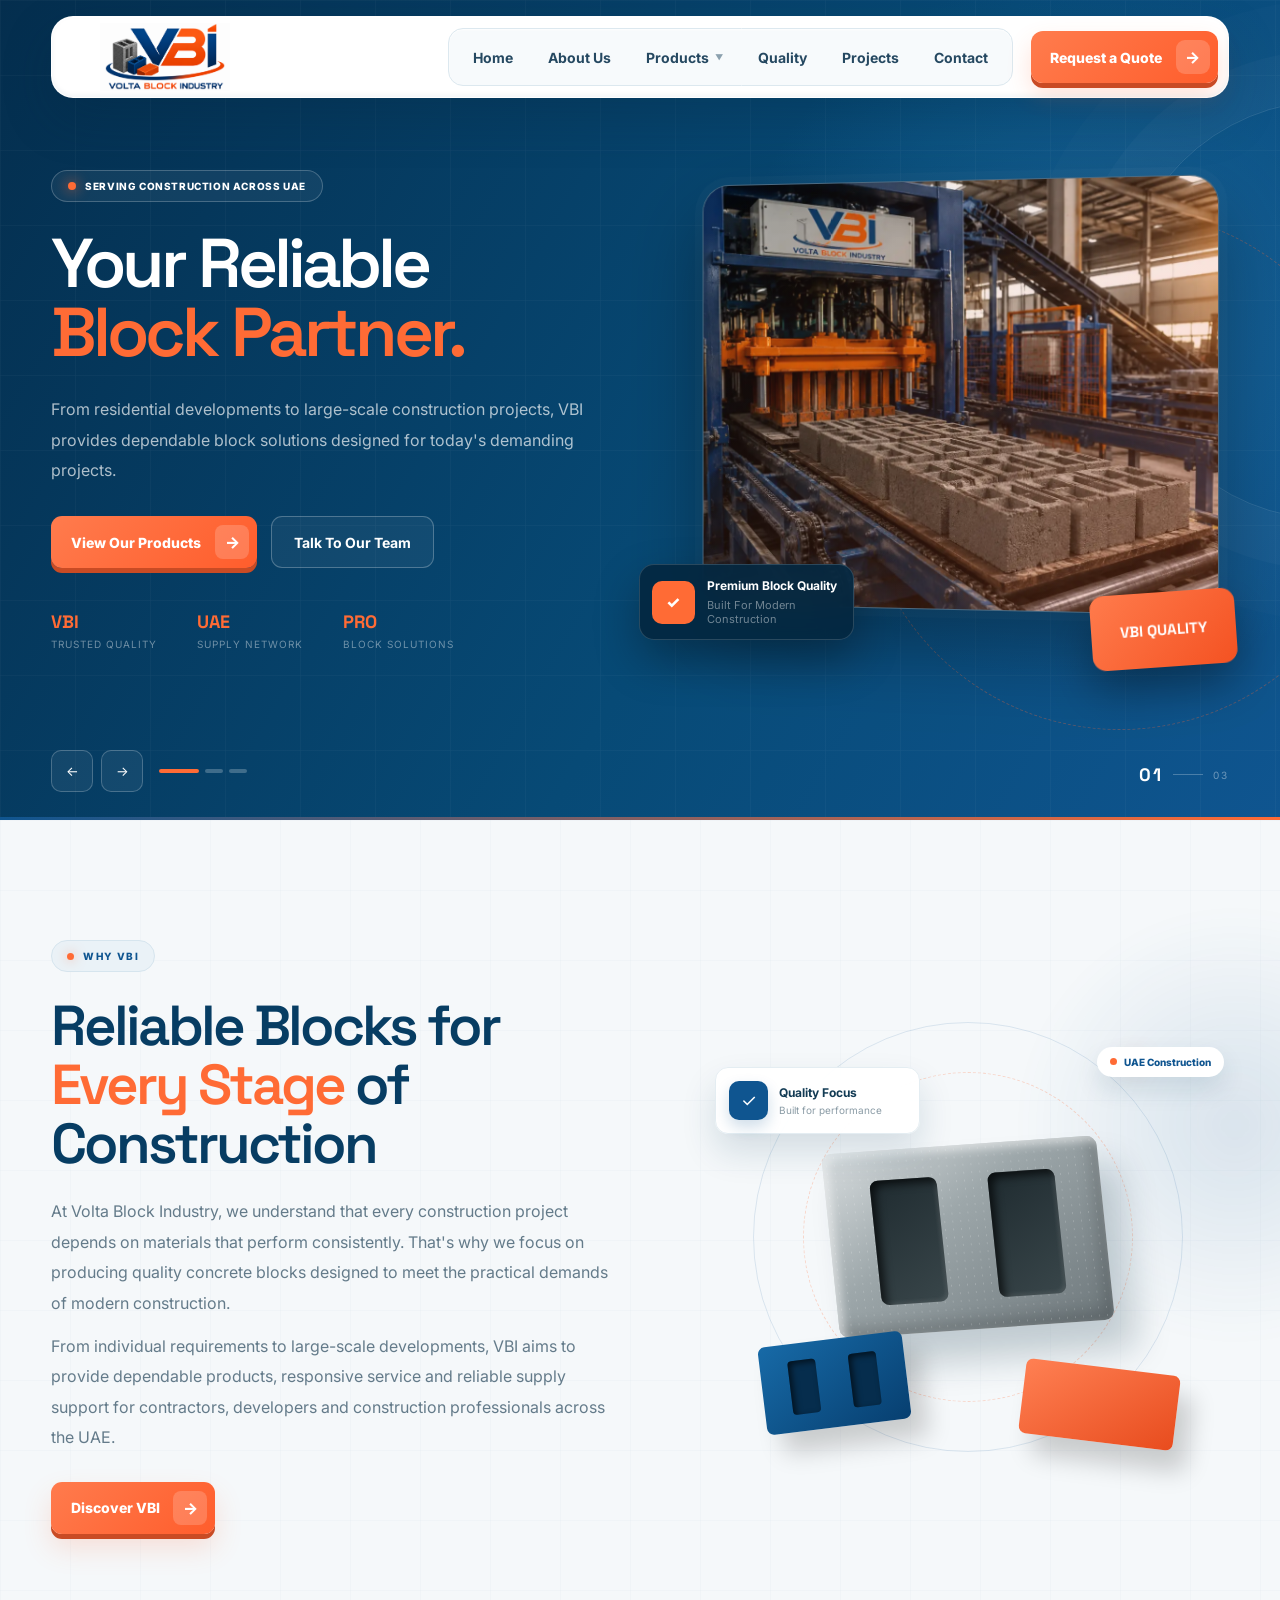
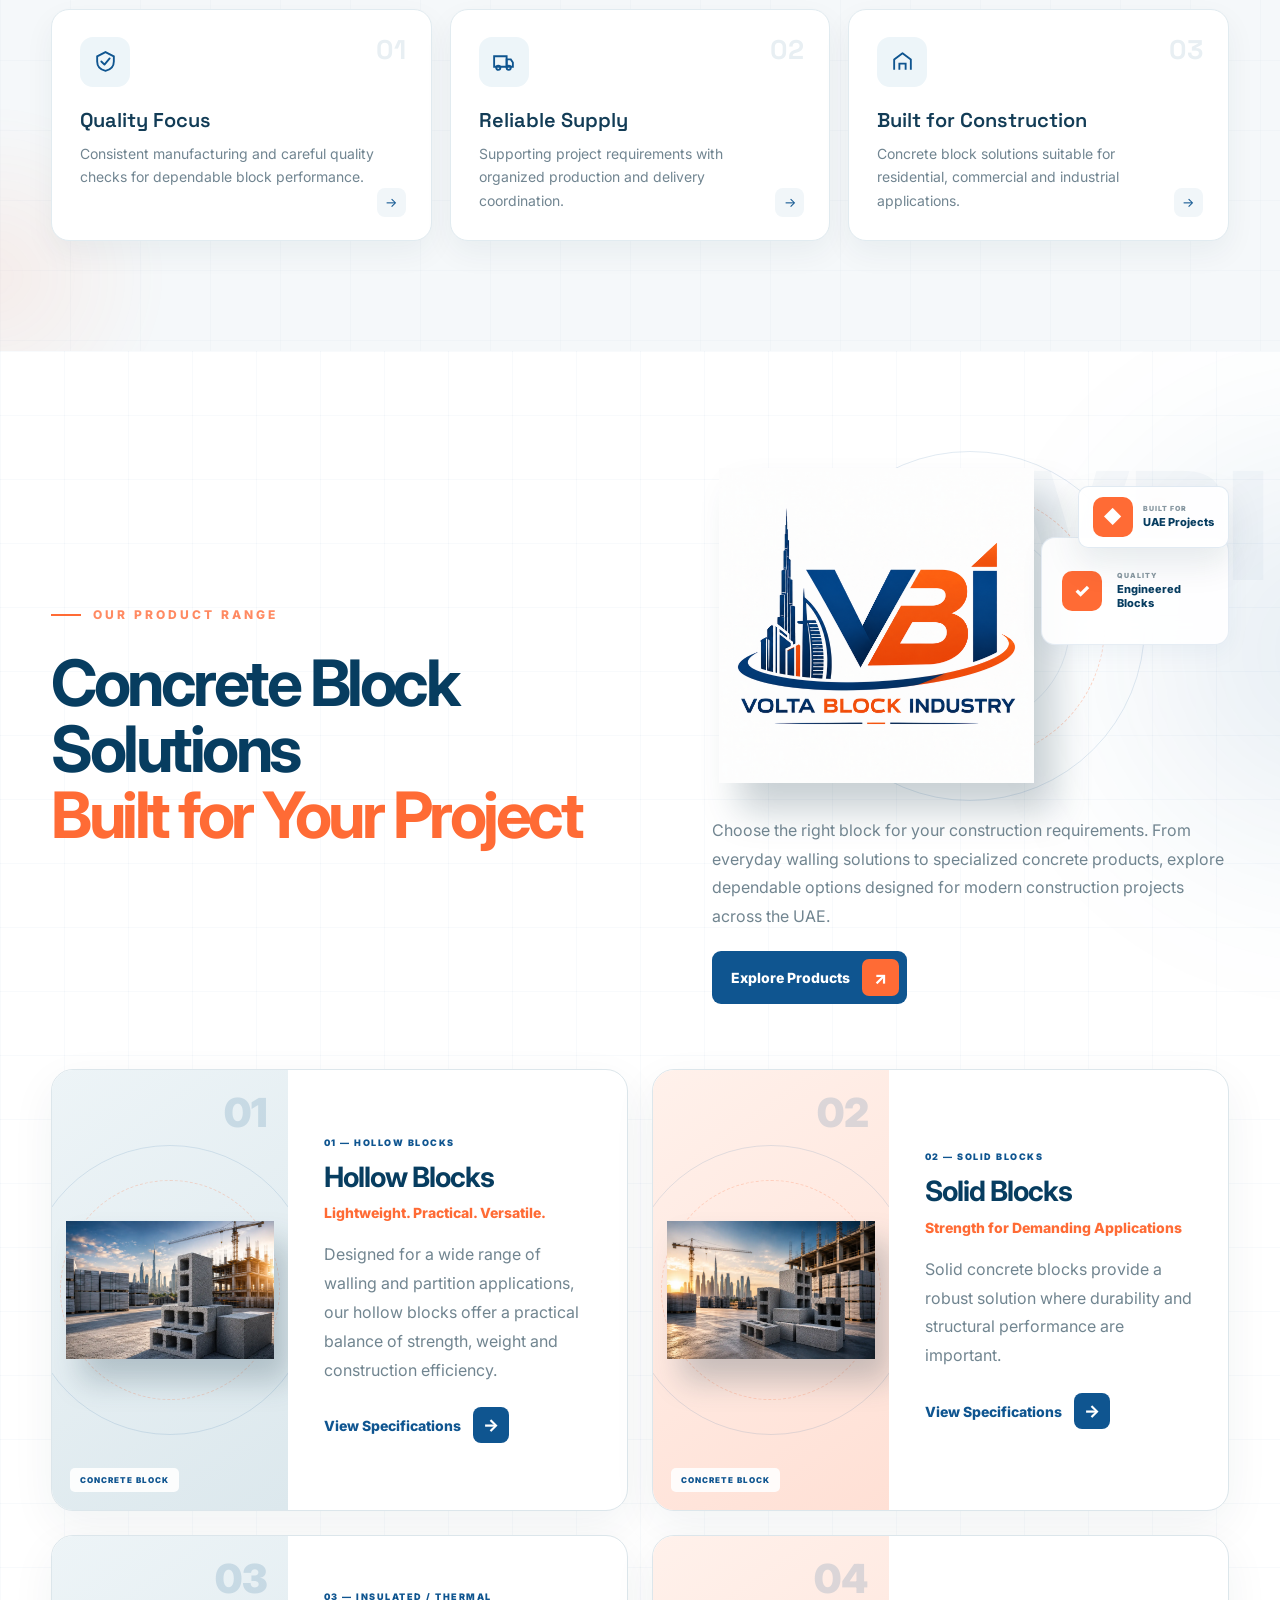
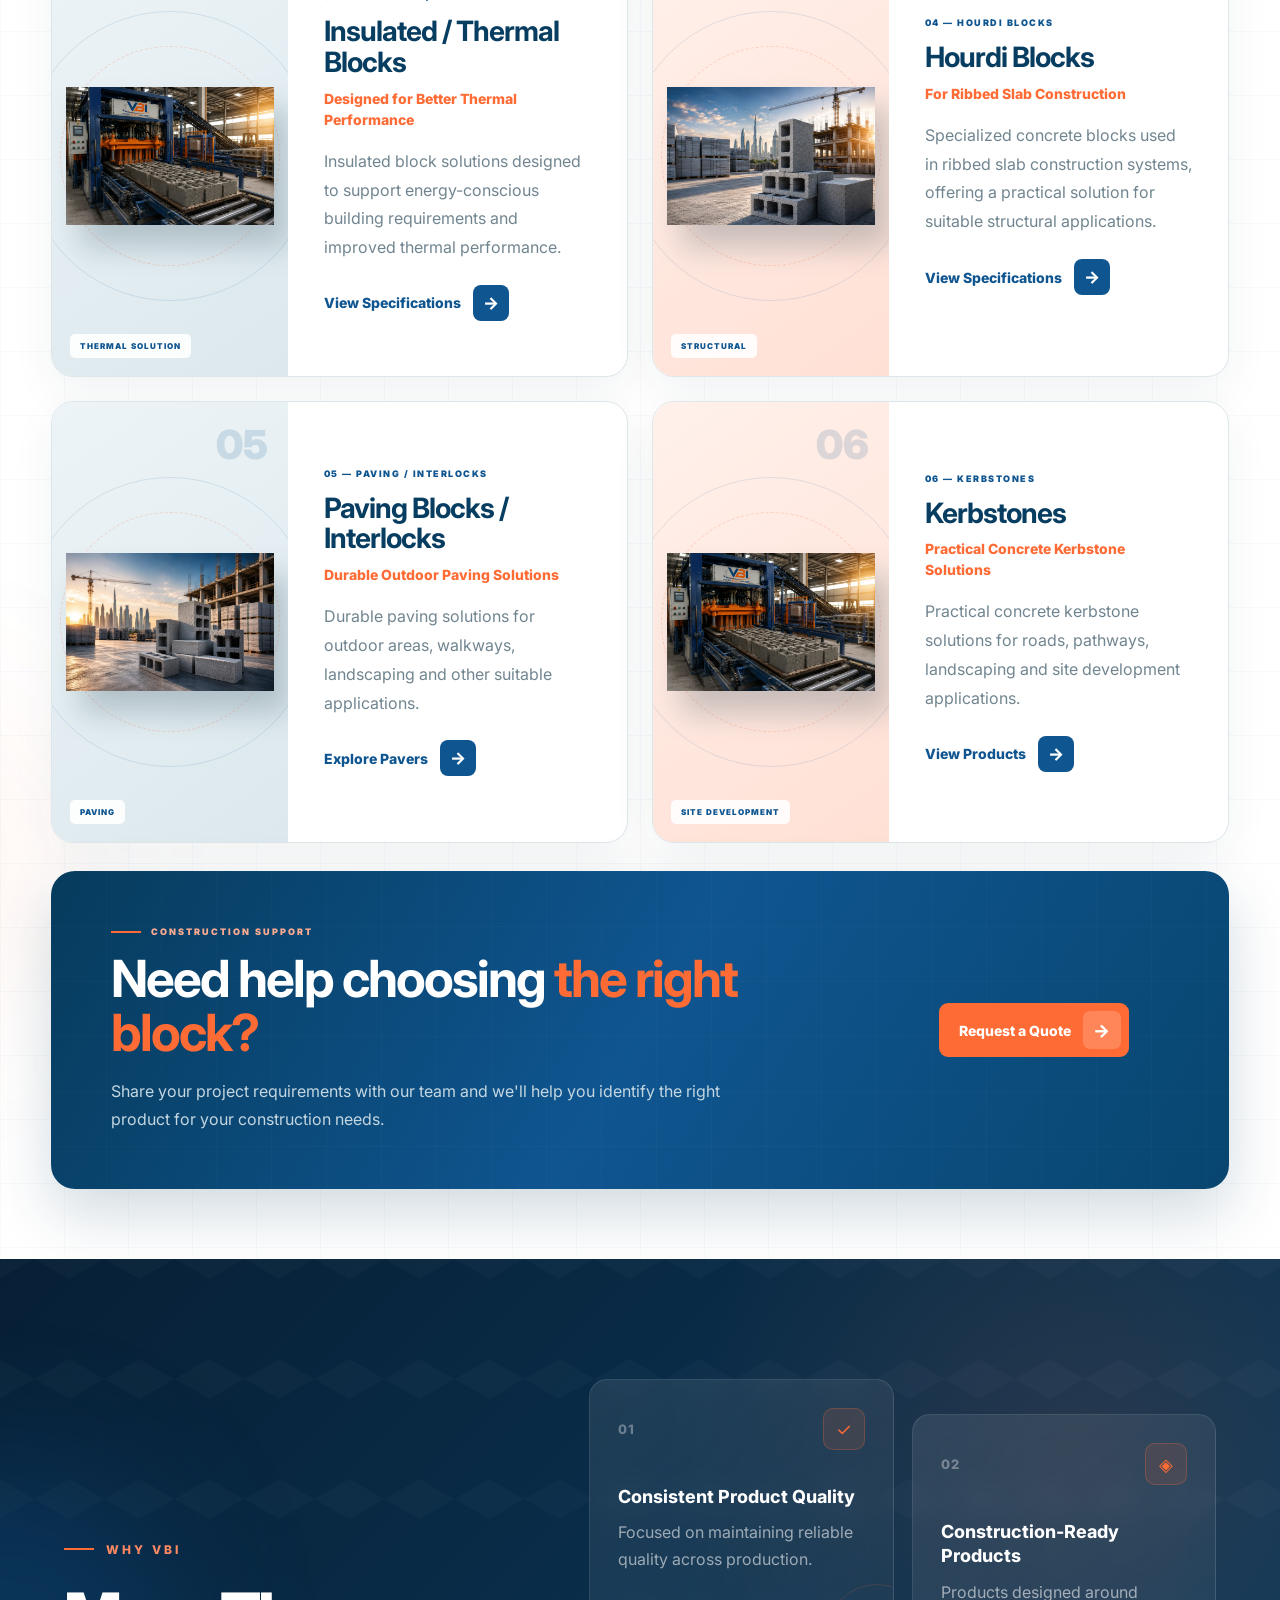
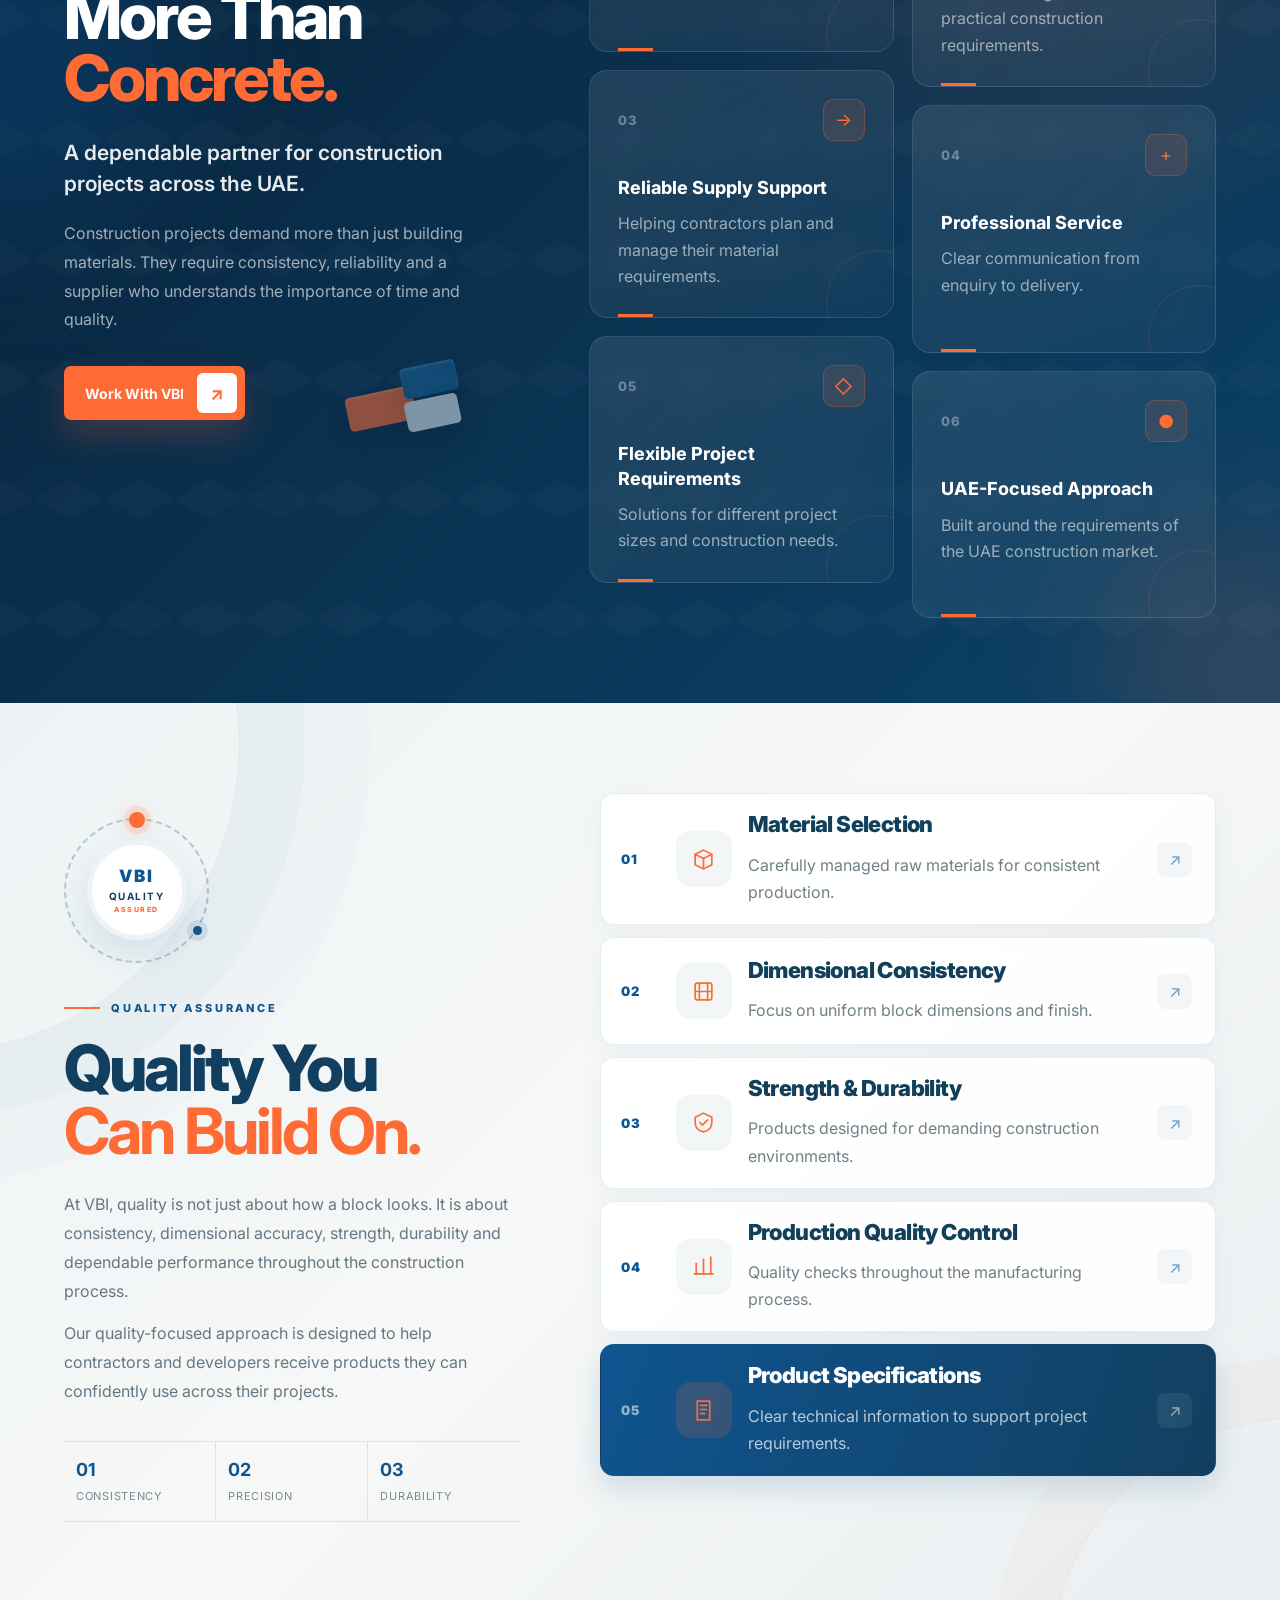
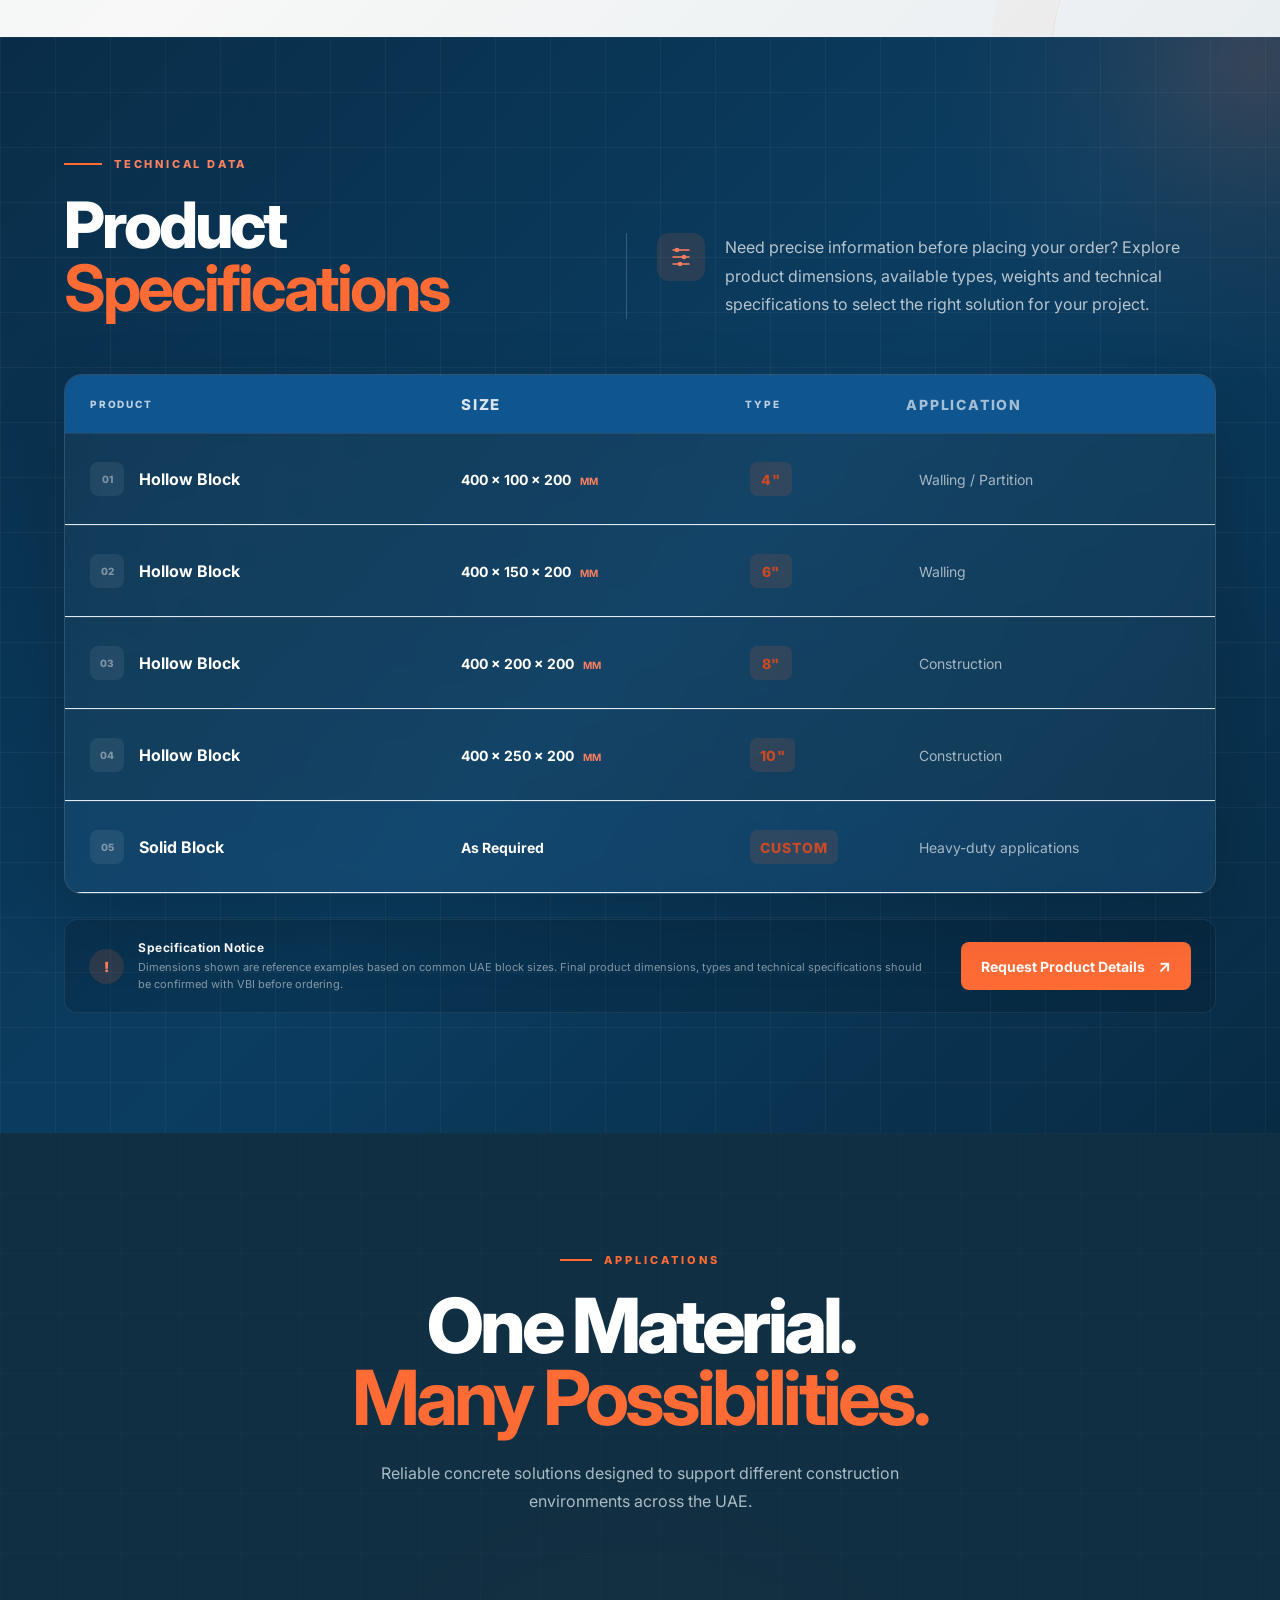
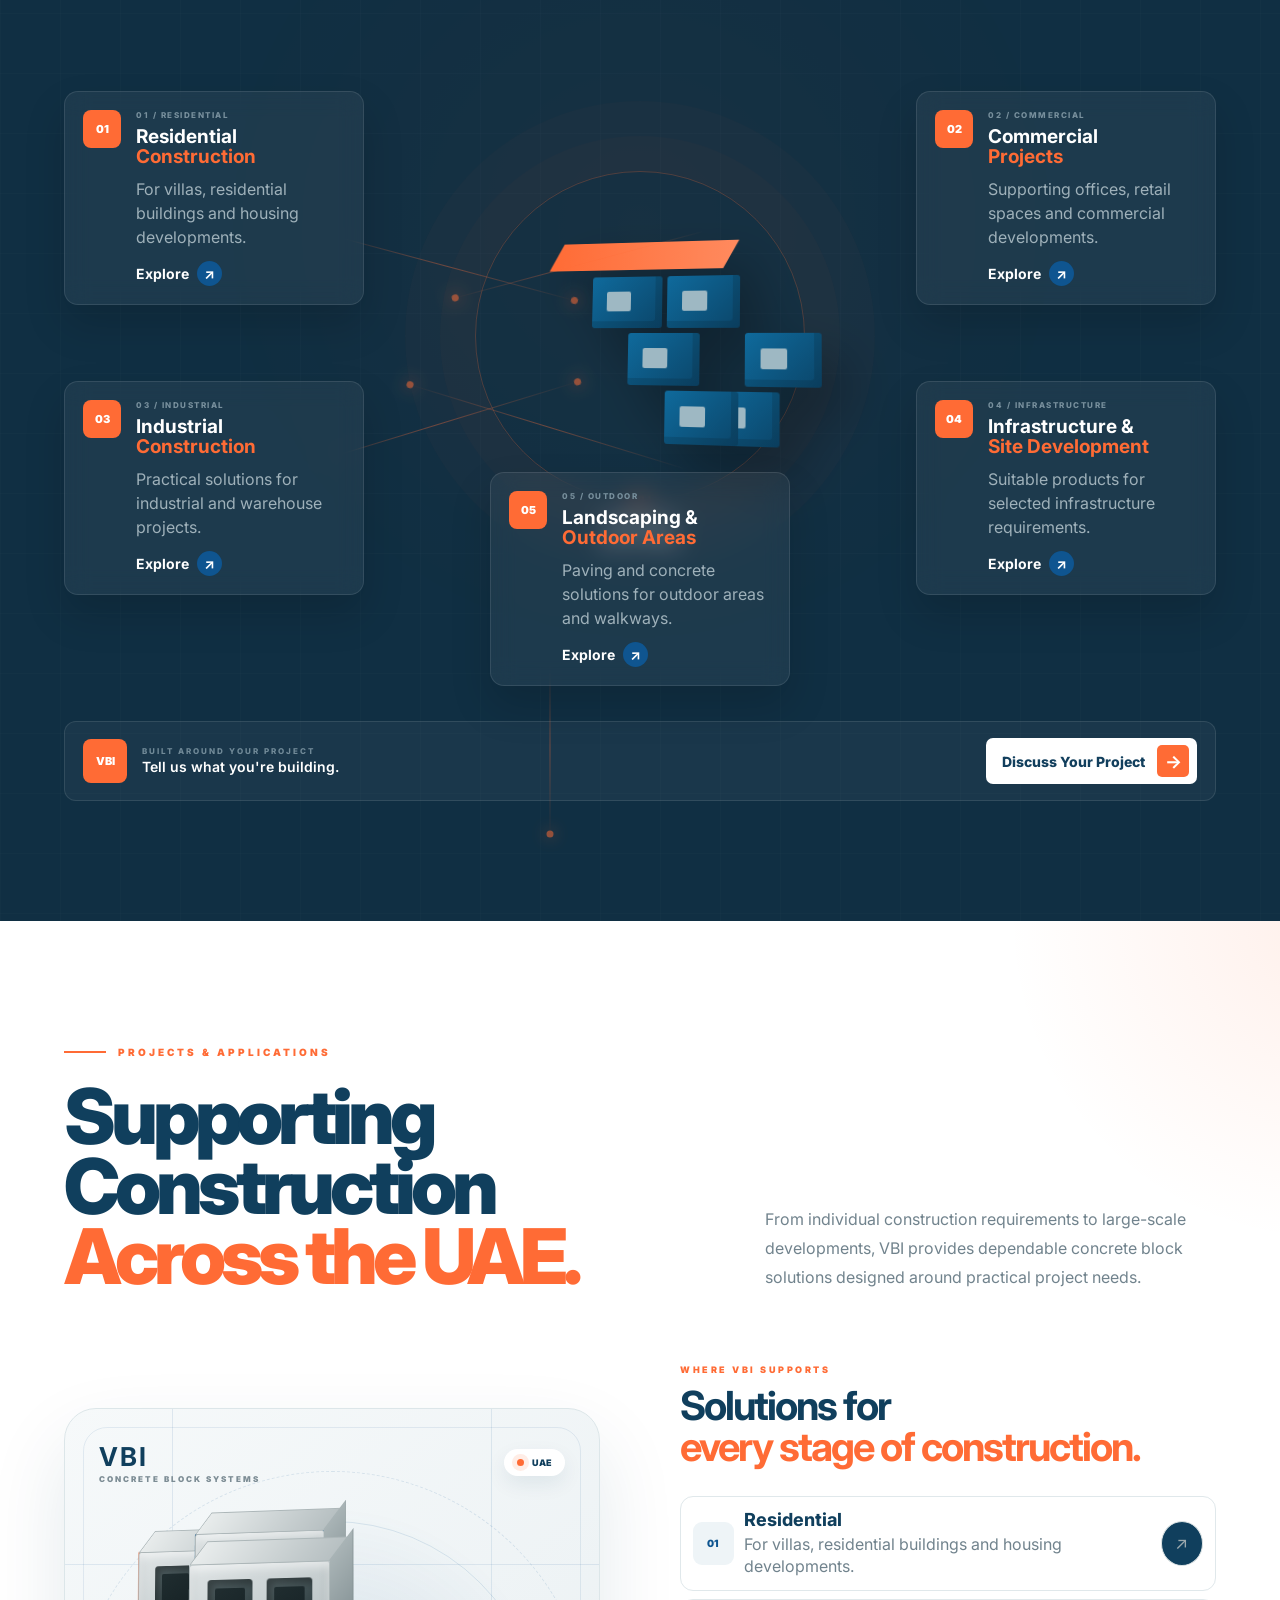
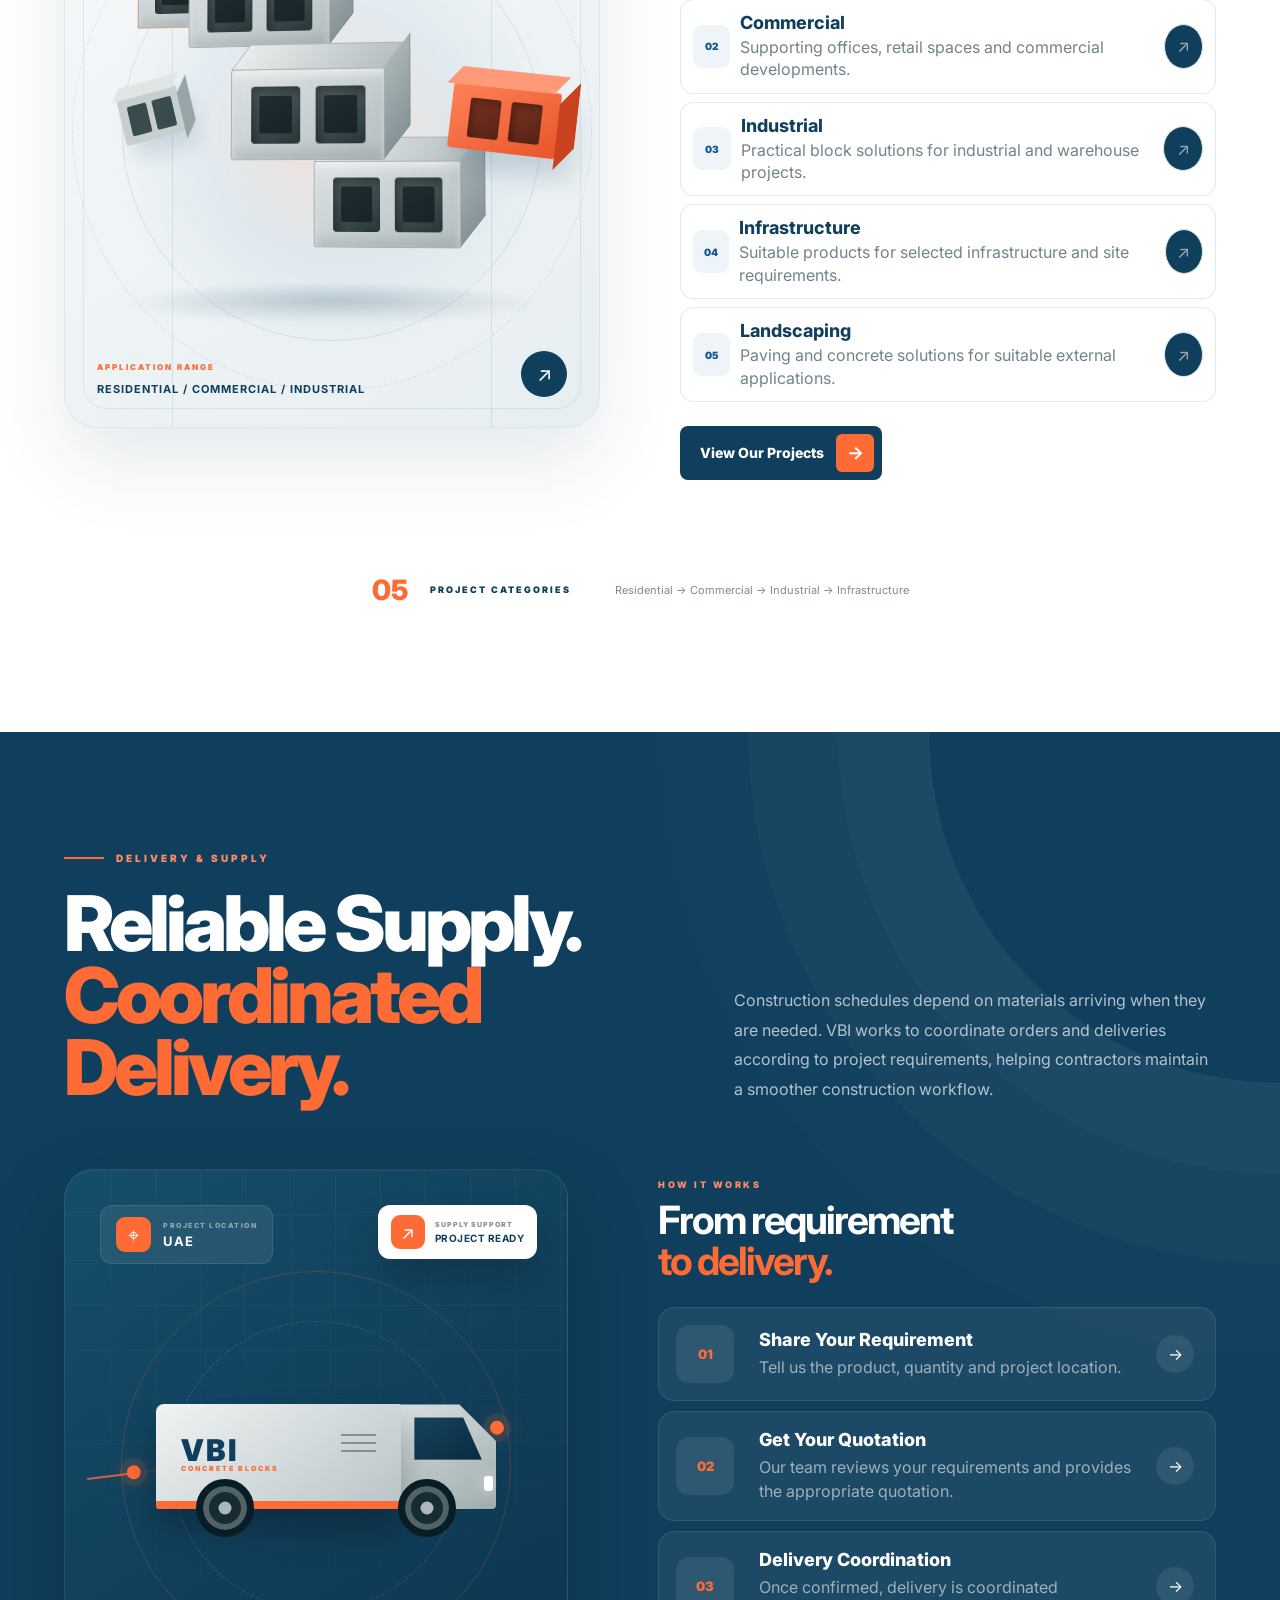
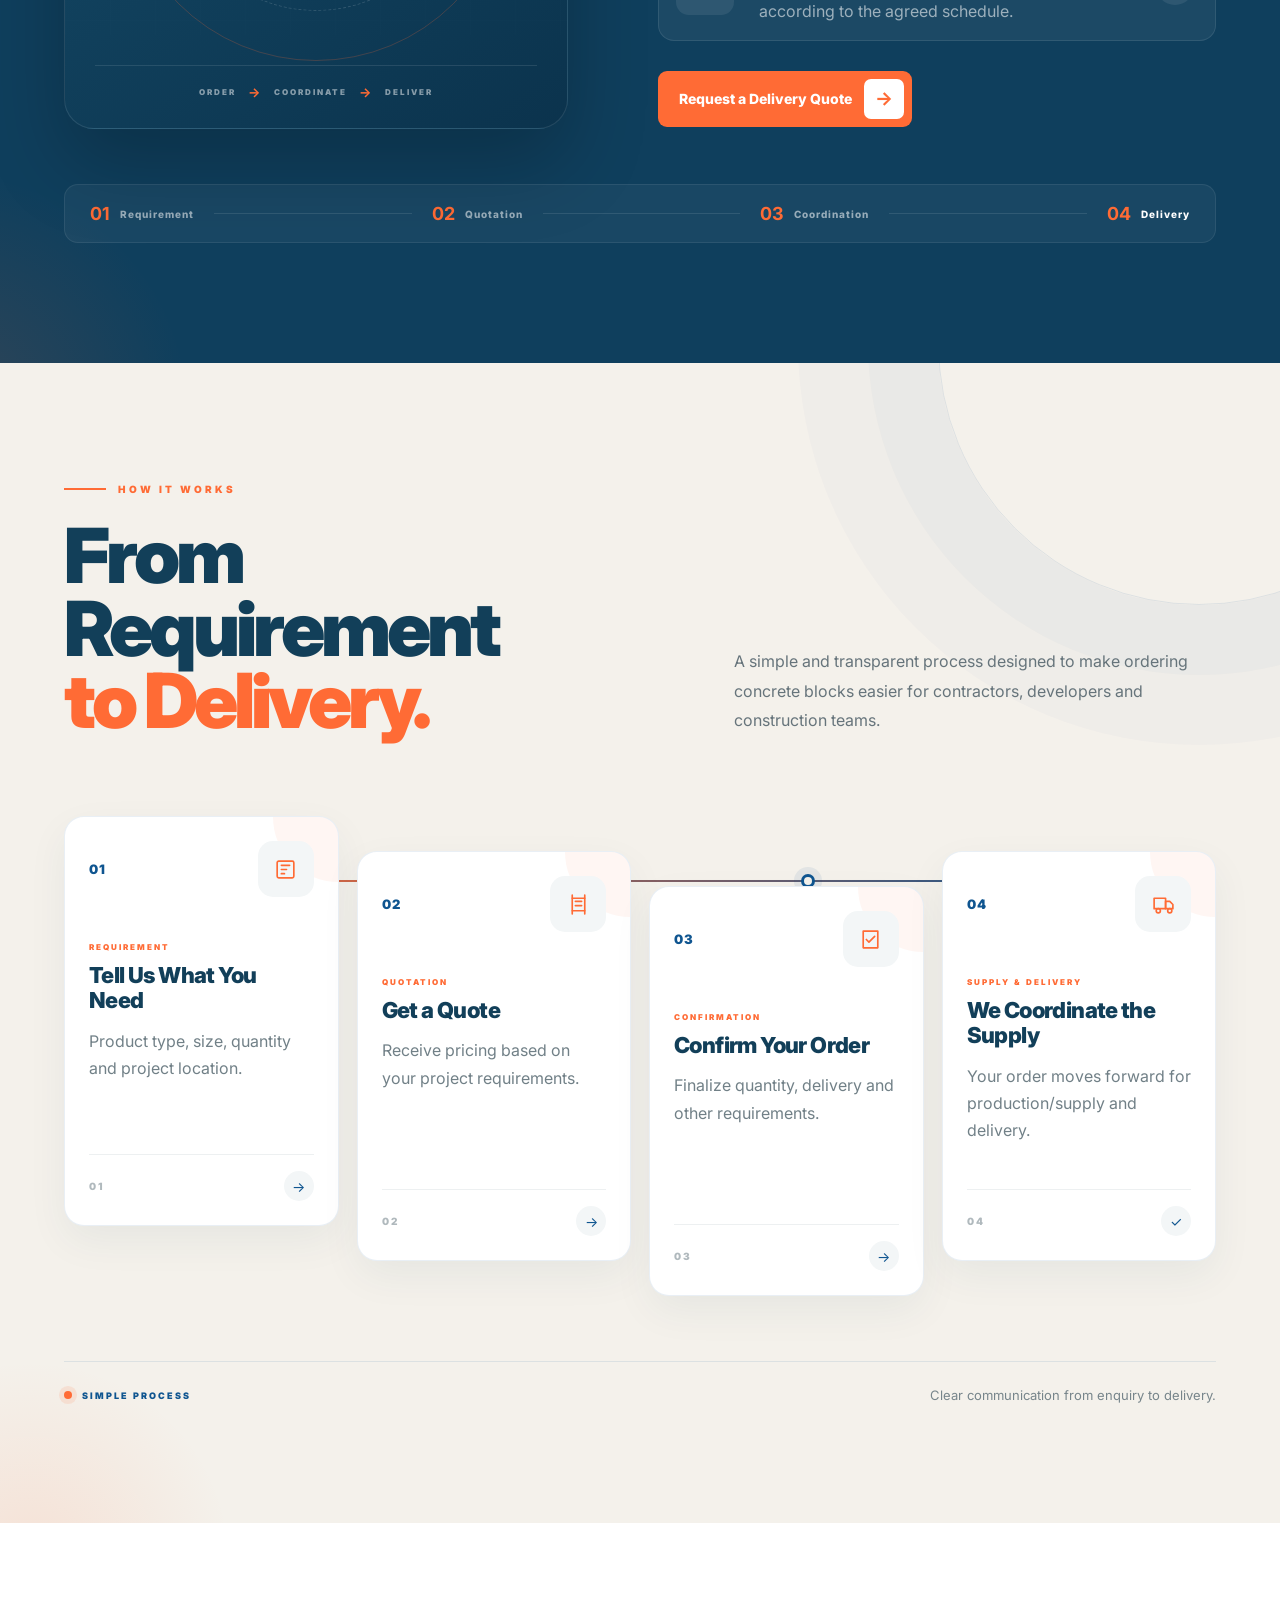
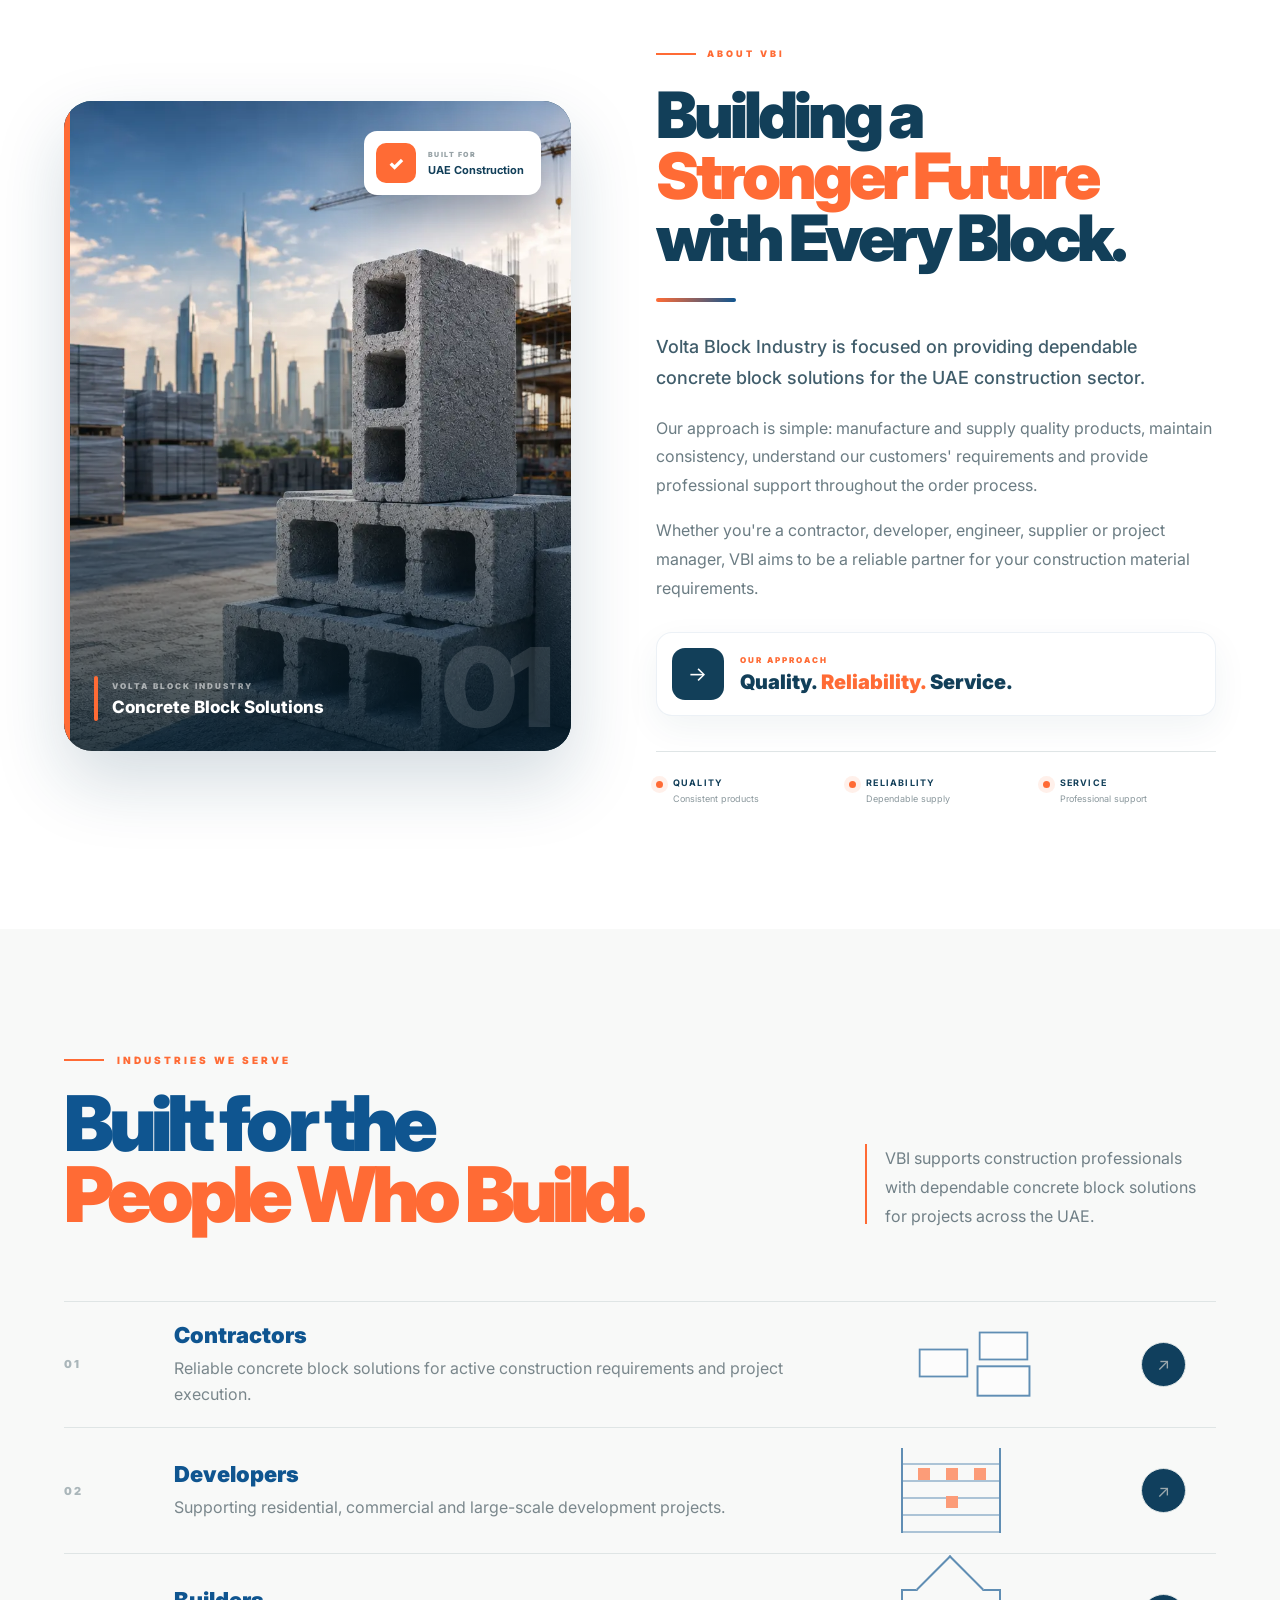
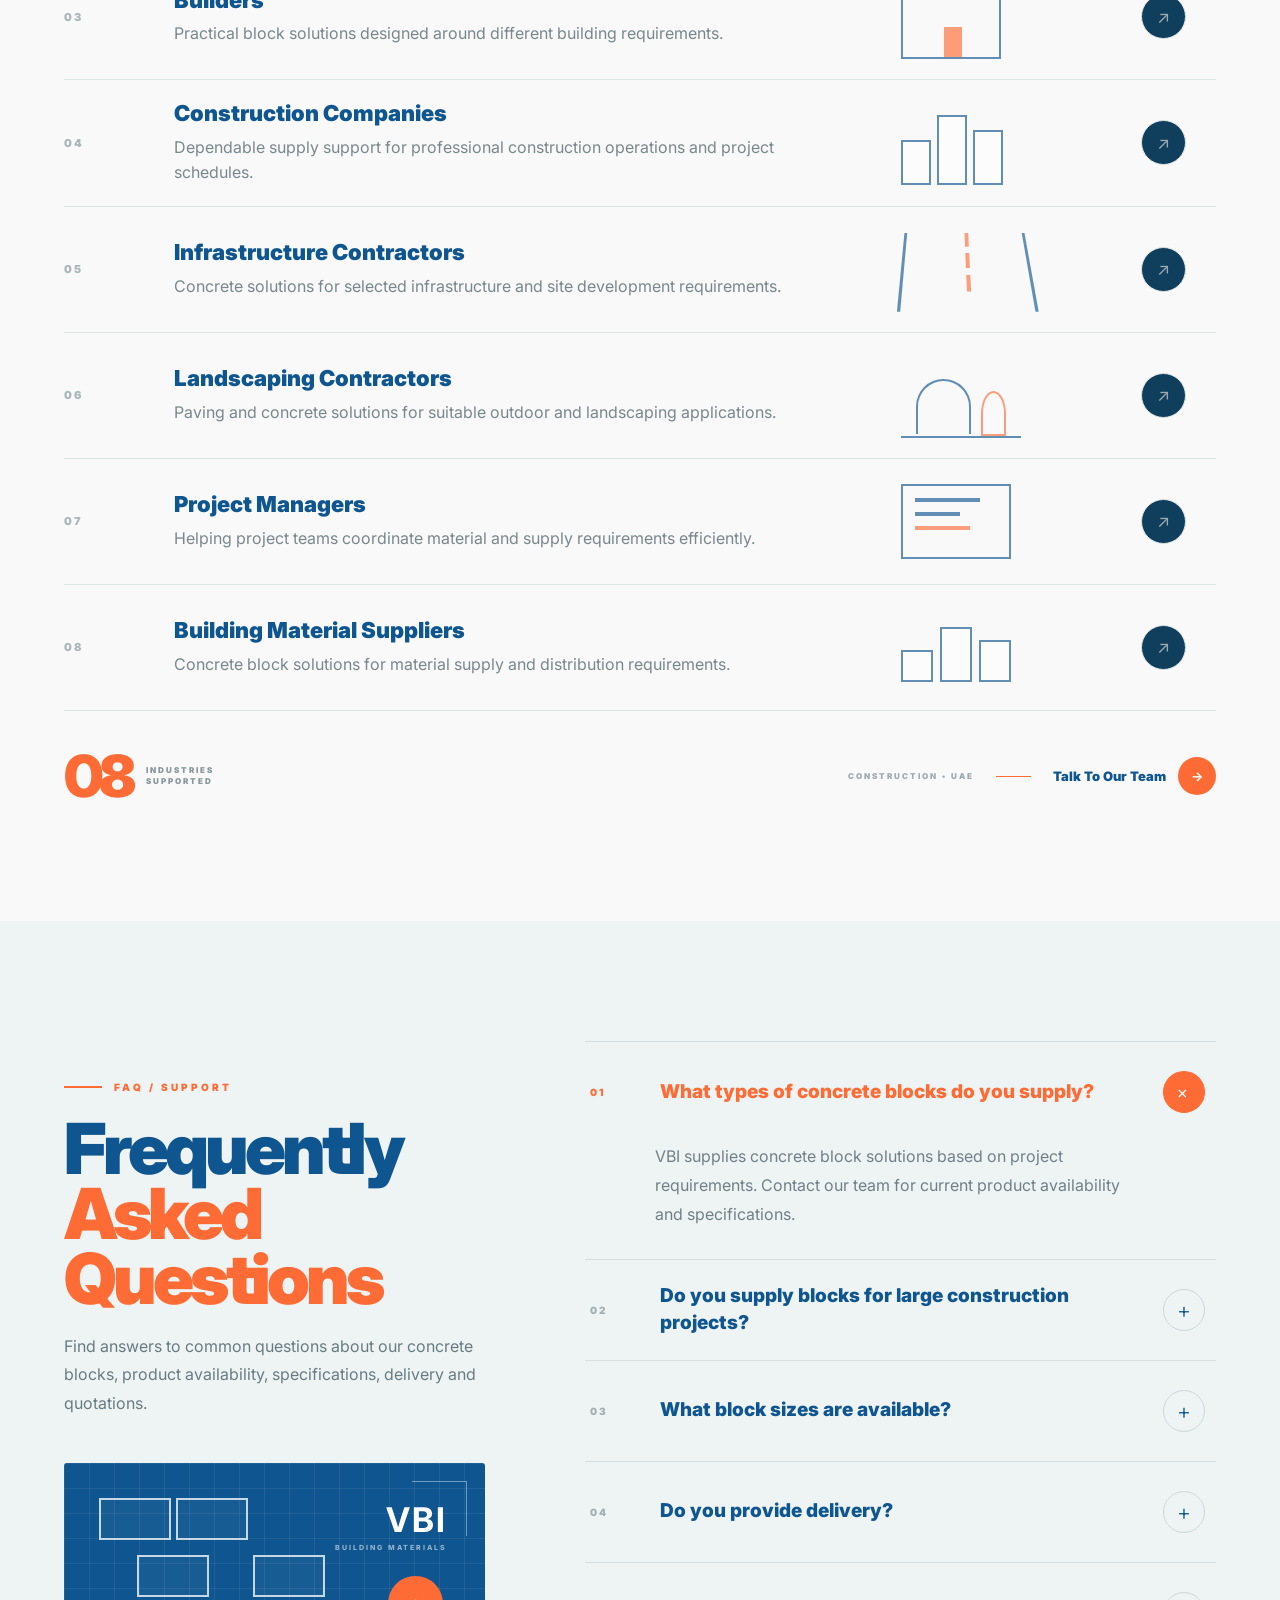
==== index.html @ 31c529d5 "initial commit" ====
<!DOCTYPE html>
<html lang="en">
<head>
    <meta charset="UTF-8">
    <meta name="viewport" content="width=device-width, initial-scale=1.0">
    <meta name="description" content="Volta Block Industry (VBI) – reliable concrete block solutions for construction projects across the UAE.">
    <title>Volta Block Industry | VBI</title>
    <link rel="stylesheet" href="assets/css/main.css">
    <link rel="stylesheet" href="assets/css/responsive.css">
    <link rel="preconnect" href="https://fonts.googleapis.com">
    <link rel="preconnect" href="https://fonts.gstatic.com" crossorigin>
    <link href="https://fonts.googleapis.com/css2?family=Inter:wght@400;500;600;700;800&family=Space+Grotesk:wght@500;600;700&display=swap" rel="stylesheet">
</head>
<body>
<!-- =====================================================
     HEADER
===================================================== -->

<header class="site-header">

    <div class="header-box">


        <!-- LOGO -->

        <a href="#" class="logo-box">

            <img
                src="assets/images/logos/Volta-Brick-logo-two.png"
                alt="Volta Block Industry"
            >

        </a>


        <!-- NAV -->

        <nav class="main-nav" id="mainNav">

            <a href="#home">Home</a>

            <a href="#about">About Us</a>

            <a href="#products" class="product-link">
                Products
                <span>▼</span>
            </a>

            <a href="#quality">Quality</a>

            <a href="#projects">Projects</a>

            <a href="#contact">Contact</a>

        </nav>


        <!-- QUOTE -->

        <a href="#" class="quote-btn">

            Request a Quote

            <span class="quote-arrow">
                →
            </span>

        </a>


        <!-- MOBILE -->

        <button class="menu-btn" id="menuBtn" type="button" aria-label="Toggle navigation menu" aria-expanded="false" aria-controls="mainNav">

            <span></span>
            <span></span>
            <span></span>

        </button>

    </div>

</header>

<!-- =====================================================
     HERO Section 
===================================================== -->

<section class="hero" id="home">


    <div class="hero-grid"></div>

    <div class="orbit-one"></div>

    <div class="orbit-two"></div>


    <div class="slider">


        <!-- =================================================
             SLIDE 1
        ================================================== -->

        <div class="slide slide-one active">

            <div class="slide-inner">


                <div class="hero-content">

                    <div class="hero-badge">

                        <span class="badge-dot"></span>

                        Serving Construction Across UAE

                    </div>


                    <h1>

                        Your Reliable

                        <br>

                        <span>
                            Block Partner.
                        </span>

                    </h1>


                    <p class="hero-description">

                        From residential developments to
                        large-scale construction projects,
                        VBI provides dependable block solutions
                        designed for today's demanding projects.

                    </p>


                    <div class="hero-actions">

                        <a href="#" class="primary-btn">

                            View Our Products

                            <span class="primary-arrow">
                                →
                            </span>

                        </a>


                        <a href="#" class="secondary-btn">

                            Talk To Our Team

                        </a>

                    </div>


                    <div class="hero-stats">

                        <div class="stat">

                            <strong>
                                VBI
                            </strong>

                            <span>
                                Trusted Quality
                            </span>

                        </div>


                        <div class="stat">

                            <strong>
                                UAE
                            </strong>

                            <span>
                                Supply Network
                            </span>

                        </div>


                        <div class="stat">

                            <strong>
                                PRO
                            </strong>

                            <span>
                                Block Solutions
                            </span>

                        </div>

                    </div>

                </div>



                <div class="hero-visual">

                    <div class="image-card">

                        <img
                            src="assets/images/hero/Block-machine.webp"
                            alt="Concrete Blocks"
                        >

                    </div>


                    <div class="info-card">

                        <div class="info-icon">
                            ✓
                        </div>

                        <div>

                            <strong>
                                Premium Block Quality
                            </strong>

                            <small>
                                Built For Modern Construction
                            </small>

                        </div>

                    </div>


                    <div class="orange-card">
                        VBI QUALITY
                    </div>

                </div>

            </div>

        </div>



        <!-- =================================================
             SLIDE 2
        ================================================== -->

        <div class="slide slide-two">

            <div class="slide-inner">


                <div class="hero-content">

                    <div class="hero-badge">

                        <span class="badge-dot"></span>

                        Engineered For Performance

                    </div>


                    <h1>

                        Precision.

                        <br>

                        <span>
                            Strength.
                        </span>

                        <br>

                        Reliability.

                    </h1>


                    <p class="hero-description">

                        Consistent concrete block manufacturing
                        designed to deliver dependable performance
                        and quality for demanding construction
                        requirements.

                    </p>


                    <div class="hero-actions">

                        <a href="#" class="primary-btn">

                            Our Quality

                            <span class="primary-arrow">
                                →
                            </span>

                        </a>


                        <a href="#" class="secondary-btn">

                            Discover VBI

                        </a>

                    </div>


                    <div class="hero-stats">

                        <div class="stat">

                            <strong>
                                HIGH
                            </strong>

                            <span>
                                Durability
                            </span>

                        </div>


                        <div class="stat">

                            <strong>
                                PRO
                            </strong>

                            <span>
                                Precision
                            </span>

                        </div>


                        <div class="stat">

                            <strong>
                                UAE
                            </strong>

                            <span>
                                Local Supply
                            </span>

                        </div>

                    </div>

                </div>



                <div class="hero-visual">

                    <div class="image-card">

                        <img
                            src="assets/images/hero/Block-seconf.webp"
                            alt="Block Manufacturing"
                        >

                    </div>


                    <div class="info-card">

                        <div class="info-icon">
                            02
                        </div>

                        <div>

                            <strong>
                                Consistent Manufacturing
                            </strong>

                            <small>
                                Quality You Can Depend On
                            </small>

                        </div>

                    </div>


                    <div class="orange-card">
                        QUALITY
                    </div>

                </div>

            </div>

        </div>



        <!-- =================================================
             SLIDE 3
        ================================================== -->

        <div class="slide slide-three">

            <div class="slide-inner">


                <div class="hero-content">

                    <div class="hero-badge">

                        <span class="badge-dot"></span>

                        Reliable Supply Across UAE

                    </div>


                    <h1>

                        Built For

                        <br>

                        <span>
                            Bigger Projects.
                        </span>

                    </h1>


                    <p class="hero-description">

                        From residential developments to major
                        commercial projects, VBI provides dependable
                        block solutions that keep construction
                        moving forward.

                    </p>


                    <div class="hero-actions">

                        <a href="#" class="primary-btn">

                            View Projects

                            <span class="primary-arrow">
                                →
                            </span>

                        </a>


                        <a href="#" class="secondary-btn">

                            Request Quote

                        </a>

                    </div>


                    <div class="hero-stats">

                        <div class="stat">

                            <strong>
                                UAE
                            </strong>

                            <span>
                                Coverage
                            </span>

                        </div>


                        <div class="stat">

                            <strong>
                                FAST
                            </strong>

                            <span>
                                Supply
                            </span>

                        </div>


                        <div class="stat">

                            <strong>
                                VBI
                            </strong>

                            <span>
                                Reliability
                            </span>

                        </div>

                    </div>

                </div>



                <div class="hero-visual">

                    <div class="image-card">

                        <img
                            src="assets/images/hero/Block-first.webp"
                            alt="Construction Project"
                        >

                    </div>


                    <div class="info-card">

                        <div class="info-icon">
                            ✓
                        </div>

                        <div>

                            <strong>
                                Reliable Block Supply
                            </strong>

                            <small>
                                Supporting UAE Construction
                            </small>

                        </div>

                    </div>


                    <div class="orange-card">
                        UAE
                    </div>

                </div>

            </div>

        </div>



        <!-- =================================================
             CONTROLS
        ================================================== -->

        <div class="slider-controls">

            <button class="slider-arrow" id="prev">
                ←
            </button>

            <button class="slider-arrow" id="next">
                →
            </button>


            <div class="slider-dots">

                <button
                    class="slider-dot active"
                    data-slide="0">
                </button>

                <button
                    class="slider-dot"
                    data-slide="1">
                </button>

                <button
                    class="slider-dot"
                    data-slide="2">
                </button>

            </div>

        </div>


        <!-- COUNTER -->

        <div class="slider-counter">

            <strong id="counter">
                01
            </strong>

            <i></i>

            03

        </div>


        <!-- PROGRESS -->

        <div class="slider-progress">

            <span id="progress"></span>

        </div>

    </div>

</section>


<!-- =====================================================
     Reliable Blocks  Section 
===================================================== -->
<section class="vbi-trust-section">

    <!-- Background Elements -->
    <div class="trust-grid"></div>
    <div class="trust-glow trust-glow-1"></div>
    <div class="trust-glow trust-glow-2"></div>

    <div class="trust-container">

        <!-- TOP CONTENT -->
        <div class="trust-top">

            <!-- LEFT -->
            <div class="trust-content">

                <div class="trust-label">
                    <span></span>
                    WHY VBI
                </div>

                <h2>
                    Reliable Blocks for
                    <strong>Every Stage</strong>
                    of Construction
                </h2>

                <p>
                    At Volta Block Industry, we understand that every
                    construction project depends on materials that perform
                    consistently. That's why we focus on producing quality
                    concrete blocks designed to meet the practical demands
                    of modern construction.
                </p>

                <p>
                    From individual requirements to large-scale
                    developments, VBI aims to provide dependable products,
                    responsive service and reliable supply support for
                    contractors, developers and construction professionals
                    across the UAE.
                </p>

                <a href="#" class="trust-btn">
                    Discover VBI
                    <span>→</span>
                </a>

            </div>


            <!-- RIGHT VISUAL -->
            <div class="trust-visual">

                <div class="visual-ring ring-one"></div>
                <div class="visual-ring ring-two"></div>

                <div class="visual-orbit"></div>

                <!-- Main Block -->
                <div class="main-block">

                    <div class="block-hole hole-1"></div>
                    <div class="block-hole hole-2"></div>

                </div>

                <!-- Small Blue Block -->
                <div class="small-block blue-block">

                    <div class="small-hole"></div>
                    <div class="small-hole"></div>

                </div>

                <!-- Orange Block -->
                <div class="small-block orange-block"></div>


                <!-- Floating Badge -->
                <div class="quality-badge">

                    <div class="quality-icon">
                        ✓
                    </div>

                    <div>
                        <strong>Quality Focus</strong>
                        <small>Built for performance</small>
                    </div>

                </div>


                <!-- UAE Badge -->
                <div class="uae-badge">

                    <span class="uae-dot"></span>

                    UAE Construction

                </div>

            </div>

        </div>


        <!-- CARDS -->
        <div class="trust-cards">


            <!-- CARD 01 -->
            <div class="trust-card">

                <div class="card-number">
                    01
                </div>

                <div class="card-icon">
                    <svg viewBox="0 0 24 24" fill="none">
                        <path d="M12 3L20 7V12C20 17 16.5 20 12 21C7.5 20 4 17 4 12V7L12 3Z"
                              stroke="currentColor"
                              stroke-width="1.8"/>
                        <path d="M8 12L11 15L16 9"
                              stroke="currentColor"
                              stroke-width="1.8"
                              stroke-linecap="round"
                              stroke-linejoin="round"/>
                    </svg>
                </div>

                <div class="card-content">

                    <h3>
                        Quality Focus
                    </h3>

                    <p>
                        Consistent manufacturing and careful quality
                        checks for dependable block performance.
                    </p>

                </div>

                <span class="card-arrow">
                    →
                </span>

            </div>


            <!-- CARD 02 -->
            <div class="trust-card">

                <div class="card-number">
                    02
                </div>

                <div class="card-icon">
                    <svg viewBox="0 0 24 24" fill="none">

                        <path d="M3 7H15V17H3V7Z"
                              stroke="currentColor"
                              stroke-width="1.8"/>

                        <path d="M15 10H19L21 13V17H15V10Z"
                              stroke="currentColor"
                              stroke-width="1.8"/>

                        <circle cx="7" cy="18" r="2"
                                stroke="currentColor"
                                stroke-width="1.8"/>

                        <circle cx="17" cy="18" r="2"
                                stroke="currentColor"
                                stroke-width="1.8"/>

                    </svg>
                </div>

                <div class="card-content">

                    <h3>
                        Reliable Supply
                    </h3>

                    <p>
                        Supporting project requirements with organized
                        production and delivery coordination.
                    </p>

                </div>

                <span class="card-arrow">
                    →
                </span>

            </div>


            <!-- CARD 03 -->
            <div class="trust-card">

                <div class="card-number">
                    03
                </div>

                <div class="card-icon">
                    <svg viewBox="0 0 24 24" fill="none">

                        <path d="M4 20V10L12 4L20 10V20"
                              stroke="currentColor"
                              stroke-width="1.8"
                              stroke-linejoin="round"/>

                        <path d="M9 20V14H15V20"
                              stroke="currentColor"
                              stroke-width="1.8"/>

                    </svg>
                </div>

                <div class="card-content">

                    <h3>
                        Built for Construction
                    </h3>

                    <p>
                        Concrete block solutions suitable for residential,
                        commercial and industrial applications.
                    </p>

                </div>

                <span class="card-arrow">
                    →
                </span>

            </div>

        </div>

    </div>

</section>

 <!-- =========================================================
     PRODUCTS SECTION
     ========================================================= -->
    <section class="vbi-products-section" id="products">

        <div class="vbi-bg-grid"></div>

        <div class="vbi-glow vbi-glow-1"></div>

        <div class="vbi-glow vbi-glow-2"></div>


        <div class="vbi-container">


            <!-- =================================================
             HEADER
        ================================================= -->

            <div class="vbi-products-heading">


                <!-- LEFT -->

                <div class="vbi-heading-left">

                    <div class="vbi-eyebrow">

                        <span></span>

                        OUR PRODUCT RANGE

                    </div>


                    <h1>

                        Concrete Block

                        <span>
                            Solutions
                        </span>

                        <strong>
                            Built for Your Project
                        </strong>

                    </h1>

                </div>


                <!-- RIGHT -->

                <div class="vbi-heading-right">


                    <div class="vbi-visual">


                        <div class="vbi-ring vbi-ring-1">
                        </div>


                        <div class="vbi-ring vbi-ring-2">
                        </div>


                        <div class="vbi-ring vbi-ring-3">
                        </div>


                        <div class="vbi-dot"></div>


                        <!-- =====================================
                         MAIN 3D IMAGE
                         CHANGE THIS IMAGE PATH
                    ====================================== -->

                        <img src="assets/images/logos/Volta-Brick-logo-one.png" class="vbi-main-image"
                            alt="Volta Block Industry Concrete Blocks">


                        <!-- QUALITY -->

                        <div class="
                        vbi-floating-card
                        vbi-quality-card
                        ">

                            <span class="vbi-badge-icon">
                                ✓
                            </span>

                            <div>

                                <small>
                                    QUALITY
                                </small>

                                <strong>
                                    Engineered Blocks
                                </strong>

                            </div>

                        </div>


                        <!-- UAE -->

                        <div class="
                        vbi-floating-card
                        vbi-uae-card
                        ">

                            <span class="vbi-badge-icon">
                                ◆
                            </span>

                            <div>

                                <small>
                                    BUILT FOR
                                </small>

                                <strong>
                                    UAE Projects
                                </strong>

                            </div>

                        </div>


                    </div>


                    <p>

                        Choose the right block for your construction
                        requirements. From everyday walling solutions
                        to specialized concrete products, explore
                        dependable options designed for modern
                        construction projects across the UAE.

                    </p>


                    <a href="#product-list" class="vbi-explore-btn">

                        Explore Products

                        <span>
                            ↗
                        </span>

                    </a>


                </div>

            </div>



            <!-- =================================================
             PRODUCT GRID
        ================================================= -->

            <div class="vbi-products-grid" id="product-list">


                <!-- PRODUCT 01 -->

                <div class="vbi-product-card">

                    <div class="vbi-product-image">

                        <div class="vbi-product-ring one"></div>

                        <div class="vbi-product-ring two"></div>

                        <div class="vbi-number">
                            01
                        </div>

                        <img src="assets/images/products/hollow-block.png" alt="Hollow Blocks">

                        <span class="vbi-product-label">
                            CONCRETE BLOCK
                        </span>

                    </div>


                    <div class="vbi-product-content">

                        <span class="vbi-product-tag">
                            01 — HOLLOW BLOCKS
                        </span>

                        <h2>
                            Hollow Blocks
                        </h2>

                        <h4>
                            Lightweight. Practical. Versatile.
                        </h4>

                        <p>
                            Designed for a wide range of walling
                            and partition applications, our hollow
                            blocks offer a practical balance of
                            strength, weight and construction efficiency.
                        </p>

                        <button type="button" class="vbi-spec-btn" data-spec="hollow">

                            View Specifications

                            <span>
                                →
                            </span>

                        </button>

                    </div>

                </div>



                <!-- PRODUCT 02 -->

                <div class="vbi-product-card">

                    <div class="vbi-product-image orange">

                        <div class="vbi-product-ring one"></div>

                        <div class="vbi-product-ring two"></div>

                        <div class="vbi-number">
                            02
                        </div>

                        <img src="assets/images/products/solid-block.png" alt="Solid Blocks">

                        <span class="vbi-product-label">
                            CONCRETE BLOCK
                        </span>

                    </div>


                    <div class="vbi-product-content">

                        <span class="vbi-product-tag">
                            02 — SOLID BLOCKS
                        </span>

                        <h2>
                            Solid Blocks
                        </h2>

                        <h4>
                            Strength for Demanding Applications
                        </h4>

                        <p>
                            Solid concrete blocks provide a robust
                            solution where durability and structural
                            performance are important.
                        </p>

                        <button type="button" class="vbi-spec-btn" data-spec="solid">

                            View Specifications

                            <span>
                                →
                            </span>

                        </button>

                    </div>

                </div>



                <!-- PRODUCT 03 -->

                <div class="vbi-product-card">

                    <div class="vbi-product-image">

                        <div class="vbi-product-ring one"></div>

                        <div class="vbi-product-ring two"></div>

                        <div class="vbi-number">
                            03
                        </div>

                        <img src="assets/images/products/thermal-block.png" alt="Insulated Thermal Blocks">

                        <span class="vbi-product-label">
                            THERMAL SOLUTION
                        </span>

                    </div>


                    <div class="vbi-product-content">

                        <span class="vbi-product-tag">
                            03 — INSULATED / THERMAL
                        </span>

                        <h2>
                            Insulated / Thermal Blocks
                        </h2>

                        <h4>
                            Designed for Better Thermal Performance
                        </h4>

                        <p>
                            Insulated block solutions designed to
                            support energy-conscious building
                            requirements and improved thermal performance.
                        </p>

                        <button type="button" class="vbi-spec-btn" data-spec="thermal">

                            View Specifications

                            <span>
                                →
                            </span>

                        </button>

                    </div>

                </div>



                <!-- PRODUCT 04 -->

                <div class="vbi-product-card">

                    <div class="vbi-product-image orange">

                        <div class="vbi-product-ring one"></div>

                        <div class="vbi-product-ring two"></div>

                        <div class="vbi-number">
                            04
                        </div>

                        <img src="assets/images/products/hourdi-block.png" alt="Hourdi Blocks">

                        <span class="vbi-product-label">
                            STRUCTURAL
                        </span>

                    </div>


                    <div class="vbi-product-content">

                        <span class="vbi-product-tag">
                            04 — HOURDI BLOCKS
                        </span>

                        <h2>
                            Hourdi Blocks
                        </h2>

                        <h4>
                            For Ribbed Slab Construction
                        </h4>

                        <p>
                            Specialized concrete blocks used in
                            ribbed slab construction systems,
                            offering a practical solution for
                            suitable structural applications.
                        </p>

                        <button type="button" class="vbi-spec-btn" data-spec="hourdi">

                            View Specifications

                            <span>
                                →
                            </span>

                        </button>

                    </div>

                </div>



                <!-- PRODUCT 05 -->

                <div class="vbi-product-card">

                    <div class="vbi-product-image">

                        <div class="vbi-product-ring one"></div>

                        <div class="vbi-product-ring two"></div>

                        <div class="vbi-number">
                            05
                        </div>

                        <img src="assets/images/products/paving-block.png" alt="Paving Blocks">

                        <span class="vbi-product-label">
                            PAVING
                        </span>

                    </div>


                    <div class="vbi-product-content">

                        <span class="vbi-product-tag">
                            05 — PAVING / INTERLOCKS
                        </span>

                        <h2>
                            Paving Blocks / Interlocks
                        </h2>

                        <h4>
                            Durable Outdoor Paving Solutions
                        </h4>

                        <p>
                            Durable paving solutions for outdoor
                            areas, walkways, landscaping and other
                            suitable applications.
                        </p>

                        <button type="button" class="vbi-spec-btn" data-spec="paving">

                            Explore Pavers

                            <span>
                                →
                            </span>

                        </button>

                    </div>

                </div>



                <!-- PRODUCT 06 -->

                <div class="vbi-product-card">

                    <div class="vbi-product-image orange">

                        <div class="vbi-product-ring one"></div>

                        <div class="vbi-product-ring two"></div>

                        <div class="vbi-number">
                            06
                        </div>

                        <img src="assets/images/products/kerbstone.png" alt="Kerbstones">

                        <span class="vbi-product-label">
                            SITE DEVELOPMENT
                        </span>

                    </div>


                    <div class="vbi-product-content">

                        <span class="vbi-product-tag">
                            06 — KERBSTONES
                        </span>

                        <h2>
                            Kerbstones
                        </h2>

                        <h4>
                            Practical Concrete Kerbstone Solutions
                        </h4>

                        <p>
                            Practical concrete kerbstone solutions
                            for roads, pathways, landscaping and
                            site development applications.
                        </p>

                        <button type="button" class="vbi-spec-btn" data-spec="kerbstone">

                            View Products

                            <span>
                                →
                            </span>

                        </button>

                    </div>

                </div>


            </div>



            <!-- =================================================
             CONSTRUCTION SUPPORT
        ================================================= -->

            <div class="vbi-support">

                <div class="vbi-support-content">

                    <div class="vbi-support-label">

                        <span></span>

                        CONSTRUCTION SUPPORT

                    </div>


                    <h2>

                        Need help choosing

                        <strong>
                            the right block?
                        </strong>

                    </h2>


                    <p>

                        Share your project requirements with our
                        team and we'll help you identify the right
                        product for your construction needs.

                    </p>

                </div>


                <div class="vbi-support-action">

                    <a href="#contact" class="vbi-quote-btn">

                        Request a Quote

                        <span>
                            →
                        </span>

                    </a>

                </div>

            </div>


        </div>

    </section>

    <!-- =========================================================
     SPECIFICATION MODAL
     ========================================================= -->

    <div class="vbi-modal" id="vbiModal">

        <div class="vbi-modal-box">


            <button type="button" class="vbi-close" data-close-modal aria-label="Close product details">
                ×
            </button>


            <div class="vbi-modal-image">

                <img id="modalImage" src="" alt="">

            </div>


            <div class="vbi-modal-content">

                <span class="vbi-modal-label">
                    PRODUCT SPECIFICATION
                </span>


                <h2 id="modalTitle">
                    Product
                </h2>


                <p id="modalDescription">
                    Product description.
                </p>


                <div class="vbi-spec-table">


                    <div class="vbi-spec-row">

                        <span>
                            Product Type
                        </span>

                        <strong id="modalType">
                            —
                        </strong>

                    </div>


                    <div class="vbi-spec-row">

                        <span>
                            Typical Dimensions
                        </span>

                        <strong id="modalSize">
                            Confirm with VBI
                        </strong>

                    </div>


                    <div class="vbi-spec-row">

                        <span>
                            Application
                        </span>

                        <strong id="modalApplication">
                            —
                        </strong>

                    </div>


                    <div class="vbi-spec-row">

                        <span>
                            Material
                        </span>

                        <strong>
                            Concrete
                        </strong>

                    </div>


                    <div class="vbi-spec-row">

                        <span>
                            Availability
                        </span>

                        <strong>
                            Confirm with VBI
                        </strong>

                    </div>


                </div>


                <div class="vbi-note">

                    <span class="vbi-note-icon">
                        i
                    </span>

                    <p>

                        Product dimensions and technical
                        specifications should be confirmed with
                        VBI before final publication or project use.

                    </p>

                </div>


                <a href="#contact" class="vbi-quote-btn" data-close-modal style="margin-top:20px;">

                    Request Product Information

                    <span>
                        →
                    </span>

                </a>


            </div>

        </div>

    </div>
 

    <!-- =========================================
     WHY VBI - DIFFERENT DESIGN
========================================= -->

<section class="vbi-why-new">

    <!-- Background Elements -->
    <div class="vbi-bg-pattern"></div>
    <div class="vbi-glow vbi-glow-one"></div>
    <div class="vbi-glow vbi-glow-two"></div>

    <div class="vbi-why-wrap">

        <!-- =====================================
             LEFT CONTENT
        ====================================== -->

        <div class="vbi-why-intro">

            <div class="vbi-eyebrow">
                <span class="vbi-eyebrow-line"></span>
                WHY VBI
            </div>

            <h2>
                More Than
                <span>Concrete.</span>
            </h2>

            <h3>
                A dependable partner for
                construction projects across the UAE.
            </h3>

            <p>
                Construction projects demand more than just building materials.
                They require consistency, reliability and a supplier who understands
                the importance of time and quality.
            </p>

            <a href="#contact" class="vbi-why-btn">
                <span>Work With VBI</span>
                <strong>↗</strong>
            </a>

            <!-- Small decorative block -->
            <div class="vbi-block-decoration">
                <div class="mini-block block-a"></div>
                <div class="mini-block block-b"></div>
                <div class="mini-block block-c"></div>
            </div>

        </div>


        <!-- =====================================
             RIGHT FEATURES
        ====================================== -->

        <div class="vbi-feature-area">

            <!-- Feature 01 -->
            <div class="vbi-feature-box feature-one">

                <div class="feature-top">
                    <span class="feature-no">01</span>

                    <div class="feature-symbol">
                        ✓
                    </div>
                </div>

                <h3>Consistent Product Quality</h3>

                <p>
                    Focused on maintaining reliable quality across production.
                </p>

                <div class="feature-line"></div>

            </div>


            <!-- Feature 02 -->
            <div class="vbi-feature-box feature-two">

                <div class="feature-top">
                    <span class="feature-no">02</span>

                    <div class="feature-symbol">
                        ◈
                    </div>
                </div>

                <h3>Construction-Ready Products</h3>

                <p>
                    Products designed around practical construction requirements.
                </p>

                <div class="feature-line"></div>

            </div>


            <!-- Feature 03 -->
            <div class="vbi-feature-box feature-three">

                <div class="feature-top">
                    <span class="feature-no">03</span>

                    <div class="feature-symbol">
                        →
                    </div>
                </div>

                <h3>Reliable Supply Support</h3>

                <p>
                    Helping contractors plan and manage their material requirements.
                </p>

                <div class="feature-line"></div>

            </div>


            <!-- Feature 04 -->
            <div class="vbi-feature-box feature-four">

                <div class="feature-top">
                    <span class="feature-no">04</span>

                    <div class="feature-symbol">
                        +
                    </div>
                </div>

                <h3>Professional Service</h3>

                <p>
                    Clear communication from enquiry to delivery.
                </p>

                <div class="feature-line"></div>

            </div>


            <!-- Feature 05 -->
            <div class="vbi-feature-box feature-five">

                <div class="feature-top">
                    <span class="feature-no">05</span>

                    <div class="feature-symbol">
                        ◇
                    </div>
                </div>

                <h3>Flexible Project Requirements</h3>

                <p>
                    Solutions for different project sizes and construction needs.
                </p>

                <div class="feature-line"></div>

            </div>


            <!-- Feature 06 -->
            <div class="vbi-feature-box feature-six">

                <div class="feature-top">
                    <span class="feature-no">06</span>

                    <div class="feature-symbol">
                        ●
                    </div>
                </div>

                <h3>UAE-Focused Approach</h3>

                <p>
                    Built around the requirements of the UAE construction market.
                </p>

                <div class="feature-line"></div>

            </div>

        </div>

    </div>

</section>


<!-- =========================================
     Quality You
========================================= -->

<section class="vbi-quality-section" id="quality">

    <!-- Background Decoration -->
    <div class="vbi-quality-bg-circle"></div>
    <div class="vbi-quality-bg-line"></div>

    <div class="vbi-quality-container">

        <!-- =========================
             LEFT SIDE
        ========================== -->
        <div class="vbi-quality-left">

            <!-- Animated Quality Circle -->
            <div class="vbi-quality-orbit">

                <div class="vbi-orbit-ring"></div>

                <div class="vbi-orbit-dot"></div>

                <div class="vbi-quality-center">
                    <span>VBI</span>
                    <strong>QUALITY</strong>
                    <small>ASSURED</small>
                </div>

            </div>


            <!-- Heading -->
            <div class="vbi-quality-label">
                <span></span>
                QUALITY ASSURANCE
            </div>

            <h2>
                Quality You
                <strong>Can Build On.</strong>
            </h2>

            <p>
                At VBI, quality is not just about how a block looks. It is about
                consistency, dimensional accuracy, strength, durability and
                dependable performance throughout the construction process.
            </p>

            <p>
                Our quality-focused approach is designed to help contractors and
                developers receive products they can confidently use across their
                projects.
            </p>


            <!-- Bottom Mini Stats -->
            <div class="vbi-quality-mini-stats">

                <div>
                    <strong>01</strong>
                    <span>Consistency</span>
                </div>

                <div>
                    <strong>02</strong>
                    <span>Precision</span>
                </div>

                <div>
                    <strong>03</strong>
                    <span>Durability</span>
                </div>

            </div>

        </div>


        <!-- =========================
             RIGHT SIDE
        ========================== -->
        <div class="vbi-quality-right">


            <!-- QUALITY ITEM 01 -->
            <div class="vbi-quality-card">

                <div class="vbi-card-number">
                    01
                </div>

                <div class="vbi-card-icon">
                    <svg viewBox="0 0 24 24">
                        <path d="M4 7L12 3L20 7L12 11L4 7Z"/>
                        <path d="M4 7V17L12 21L20 17V7"/>
                        <path d="M12 11V21"/>
                    </svg>
                </div>

                <div class="vbi-card-content">

                    <h3>Material Selection</h3>

                    <p>
                        Carefully managed raw materials for consistent production.
                    </p>

                </div>

                <div class="vbi-card-arrow">
                    ↗
                </div>

            </div>


            <!-- QUALITY ITEM 02 -->
            <div class="vbi-quality-card">

                <div class="vbi-card-number">
                    02
                </div>

                <div class="vbi-card-icon">
                    <svg viewBox="0 0 24 24">
                        <rect x="4" y="4" width="16" height="16" rx="2"/>
                        <path d="M8 4V20"/>
                        <path d="M16 4V20"/>
                        <path d="M4 12H20"/>
                    </svg>
                </div>

                <div class="vbi-card-content">

                    <h3>Dimensional Consistency</h3>

                    <p>
                        Focus on uniform block dimensions and finish.
                    </p>

                </div>

                <div class="vbi-card-arrow">
                    ↗
                </div>

            </div>


            <!-- QUALITY ITEM 03 -->
            <div class="vbi-quality-card">

                <div class="vbi-card-number">
                    03
                </div>

                <div class="vbi-card-icon">
                    <svg viewBox="0 0 24 24">
                        <path d="M12 3L20 7V12C20 17 16.5 20 12 21C7.5 20 4 17 4 12V7L12 3Z"/>
                        <path d="M8.5 12L11 14.5L16 9.5"/>
                    </svg>
                </div>

                <div class="vbi-card-content">

                    <h3>Strength &amp; Durability</h3>

                    <p>
                        Products designed for demanding construction environments.
                    </p>

                </div>

                <div class="vbi-card-arrow">
                    ↗
                </div>

            </div>


            <!-- QUALITY ITEM 04 -->
            <div class="vbi-quality-card">

                <div class="vbi-card-number">
                    04
                </div>

                <div class="vbi-card-icon">
                    <svg viewBox="0 0 24 24">
                        <path d="M5 19V9"/>
                        <path d="M12 19V5"/>
                        <path d="M19 19V3"/>
                        <path d="M3 19H21"/>
                    </svg>
                </div>

                <div class="vbi-card-content">

                    <h3>Production Quality Control</h3>

                    <p>
                        Quality checks throughout the manufacturing process.
                    </p>

                </div>

                <div class="vbi-card-arrow">
                    ↗
                </div>

            </div>


            <!-- QUALITY ITEM 05 -->
            <div class="vbi-quality-card vbi-card-final">

                <div class="vbi-card-number">
                    05
                </div>

                <div class="vbi-card-icon">
                    <svg viewBox="0 0 24 24">
                        <path d="M6 3H18V21H6V3Z"/>
                        <path d="M9 7H15"/>
                        <path d="M9 11H15"/>
                        <path d="M9 15H13"/>
                    </svg>
                </div>

                <div class="vbi-card-content">

                    <h3>Product Specifications</h3>

                    <p>
                        Clear technical information to support project requirements.
                    </p>

                </div>

                <div class="vbi-card-arrow">
                    ↗
                </div>

            </div>

        </div>

    </div>

</section>


<!-- =========================================
     Product Specifications
========================================= -->

<section class="vbi-spec-section">

    <!-- Background Blueprint -->
    <div class="vbi-spec-grid"></div>
    <div class="vbi-spec-glow"></div>

    <div class="vbi-spec-container">

        <!-- =================================
             TOP CONTENT
        ================================== -->

        <div class="vbi-spec-top">

            <div class="vbi-spec-heading">

                <div class="vbi-spec-label">
                    <span></span>
                    TECHNICAL DATA
                </div>

                <h2>
                    Product
                    <strong>Specifications</strong>
                </h2>

            </div>

            <div class="vbi-spec-intro">

                <div class="vbi-spec-intro-icon">
                    <svg viewBox="0 0 24 24">
                        <path d="M4 5H20"/>
                        <path d="M4 12H20"/>
                        <path d="M4 19H20"/>
                        <circle cx="8" cy="5" r="1.5"/>
                        <circle cx="15" cy="12" r="1.5"/>
                        <circle cx="11" cy="19" r="1.5"/>
                    </svg>
                </div>

                <p>
                    Need precise information before placing your order?
                    Explore product dimensions, available types, weights and
                    technical specifications to select the right solution
                    for your project.
                </p>

            </div>

        </div>


        <!-- =================================
             SPECIFICATION TABLE
        ================================== -->

        <div class="vbi-spec-table-wrap">

            <!-- Table Header -->

            <div class="vbi-spec-table-head">

                <div class="spec-col-product">
                    PRODUCT
                </div>

                <div class="spec-col-size">
                    SIZE
                </div>

                <div class="spec-col-type">
                    TYPE
                </div>

                <div class="spec-col-application">
                    APPLICATION
                </div>

            </div>


            <!-- ROW 01 -->

            <div class="vbi-spec-row">

                <div class="spec-col-product">
                    <div class="spec-product">
                        <span>01</span>
                        <strong>Hollow Block</strong>
                    </div>
                </div>

                <div class="spec-col-size">
                    <strong>400 × 100 × 200</strong>
                    <small>mm</small>
                </div>

                <div class="spec-col-type">
                    <span class="spec-type">4"</span>
                </div>

                <div class="spec-col-application">
                    Walling / Partition
                </div>

            </div>


            <!-- ROW 02 -->

            <div class="vbi-spec-row">

                <div class="spec-col-product">
                    <div class="spec-product">
                        <span>02</span>
                        <strong>Hollow Block</strong>
                    </div>
                </div>

                <div class="spec-col-size">
                    <strong>400 × 150 × 200</strong>
                    <small>mm</small>
                </div>

                <div class="spec-col-type">
                    <span class="spec-type">6"</span>
                </div>

                <div class="spec-col-application">
                    Walling
                </div>

            </div>


            <!-- ROW 03 -->

            <div class="vbi-spec-row">

                <div class="spec-col-product">
                    <div class="spec-product">
                        <span>03</span>
                        <strong>Hollow Block</strong>
                    </div>
                </div>

                <div class="spec-col-size">
                    <strong>400 × 200 × 200</strong>
                    <small>mm</small>
                </div>

                <div class="spec-col-type">
                    <span class="spec-type">8"</span>
                </div>

                <div class="spec-col-application">
                    Construction
                </div>

            </div>


            <!-- ROW 04 -->

            <div class="vbi-spec-row">

                <div class="spec-col-product">
                    <div class="spec-product">
                        <span>04</span>
                        <strong>Hollow Block</strong>
                    </div>
                </div>

                <div class="spec-col-size">
                    <strong>400 × 250 × 200</strong>
                    <small>mm</small>
                </div>

                <div class="spec-col-type">
                    <span class="spec-type">10"</span>
                </div>

                <div class="spec-col-application">
                    Construction
                </div>

            </div>


            <!-- ROW 05 -->

            <div class="vbi-spec-row vbi-spec-row-last">

                <div class="spec-col-product">
                    <div class="spec-product">
                        <span>05</span>
                        <strong>Solid Block</strong>
                    </div>
                </div>

                <div class="spec-col-size">
                    <strong>As Required</strong>
                </div>

                <div class="spec-col-type">
                    <span class="spec-type spec-custom">
                        CUSTOM
                    </span>
                </div>

                <div class="spec-col-application">
                    Heavy-duty applications
                </div>

            </div>

        </div>


        <!-- =================================
             BOTTOM NOTE
        ================================== -->

        <div class="vbi-spec-bottom">

            <div class="vbi-spec-warning">

                <div class="vbi-warning-icon">
                    !
                </div>

                <div>
                    <strong>Specification Notice</strong>

                    <p>
                        Dimensions shown are reference examples based on
                        common UAE block sizes. Final product dimensions,
                        types and technical specifications should be confirmed
                        with VBI before ordering.
                    </p>
                </div>

            </div>


            <a href="#contact" class="vbi-spec-button">
                Request Product Details
                <span>↗</span>
            </a>

        </div>

    </div>

</section>

<!-- =========================================
     One Material
========================================= -->

<section class="vbi-applications-unique">

    <div class="vbi-blueprint-grid"></div>

    <div class="vbi-app-inner">

        <!-- HEADER -->
        <div class="vbi-app-header">

            <div class="vbi-section-tag">
                <span></span>
                APPLICATIONS
            </div>

            <h2>
                One Material.
                <strong>Many Possibilities.</strong>
            </h2>

            <p>
                Reliable concrete solutions designed to support
                different construction environments across the UAE.
            </p>

        </div>


        <!-- MAIN ARCHITECTURE -->
        <div class="vbi-application-map">

            <!-- CENTER -->
            <div class="vbi-center">

                <div class="vbi-center-glow"></div>

                <div class="vbi-building">

                    <div class="building-top"></div>

                    <div class="building-block block-1"></div>
                    <div class="building-block block-2"></div>
                    <div class="building-block block-3"></div>
                    <div class="building-block block-4"></div>
                    <div class="building-block block-5"></div>
                    <div class="building-block block-6"></div>

                </div>

                <div class="vbi-center-label">
                    <small>VBI</small>
                    <span>CONCRETE<br>SOLUTIONS</span>
                </div>

            </div>


            <!-- CONNECTION LINES -->
            <div class="connection line-1"></div>
            <div class="connection line-2"></div>
            <div class="connection line-3"></div>
            <div class="connection line-4"></div>
            <div class="connection line-5"></div>


            <!-- APPLICATION 01 -->
            <div class="vbi-app-node node-1">

                <div class="node-number">01</div>

                <div class="node-content">

                    <span>01 / RESIDENTIAL</span>

                    <h3>
                        Residential
                        <b>Construction</b>
                    </h3>

                    <p>
                        For villas, residential buildings and
                        housing developments.
                    </p>

                    <a href="#contact">
                        Explore
                        <i>↗</i>
                    </a>

                </div>

            </div>


            <!-- APPLICATION 02 -->
            <div class="vbi-app-node node-2">

                <div class="node-number">02</div>

                <div class="node-content">

                    <span>02 / COMMERCIAL</span>

                    <h3>
                        Commercial
                        <b>Projects</b>
                    </h3>

                    <p>
                        Supporting offices, retail spaces and
                        commercial developments.
                    </p>

                    <a href="#contact">
                        Explore
                        <i>↗</i>
                    </a>

                </div>

            </div>


            <!-- APPLICATION 03 -->
            <div class="vbi-app-node node-3">

                <div class="node-number">03</div>

                <div class="node-content">

                    <span>03 / INDUSTRIAL</span>

                    <h3>
                        Industrial
                        <b>Construction</b>
                    </h3>

                    <p>
                        Practical solutions for industrial
                        and warehouse projects.
                    </p>

                    <a href="#contact">
                        Explore
                        <i>↗</i>
                    </a>

                </div>

            </div>


            <!-- APPLICATION 04 -->
            <div class="vbi-app-node node-4">

                <div class="node-number">04</div>

                <div class="node-content">

                    <span>04 / INFRASTRUCTURE</span>

                    <h3>
                        Infrastructure &
                        <b>Site Development</b>
                    </h3>

                    <p>
                        Suitable products for selected
                        infrastructure requirements.
                    </p>

                    <a href="#contact">
                        Explore
                        <i>↗</i>
                    </a>

                </div>

            </div>


            <!-- APPLICATION 05 -->
            <div class="vbi-app-node node-5">

                <div class="node-number">05</div>

                <div class="node-content">

                    <span>05 / OUTDOOR</span>

                    <h3>
                        Landscaping &
                        <b>Outdoor Areas</b>
                    </h3>

                    <p>
                        Paving and concrete solutions for
                        outdoor areas and walkways.
                    </p>

                    <a href="#contact">
                        Explore
                        <i>↗</i>
                    </a>

                </div>

            </div>

        </div>


        <!-- BOTTOM -->
        <div class="vbi-app-bottom">

            <div class="bottom-mark">
                VBI
            </div>

            <div class="bottom-text">

                <span>
                    BUILT AROUND YOUR PROJECT
                </span>

                <strong>
                    Tell us what you're building.
                </strong>

            </div>

            <a href="#contact">
                Discuss Your Project
                <b>→</b>
            </a>

        </div>

    </div>

</section>

<!-- =========================================
   Supporting Construction
========================================= -->
<section class="vbi-projects-premium" id="projects">

  <div class="vbi-projects-wrap">

    <!-- ================= HEADER ================= -->

    <div class="vbi-projects-head">

      <div class="vbi-overline">
        <span></span>
        PROJECTS & APPLICATIONS
      </div>

      <div class="vbi-head-grid">

        <h2>
          Supporting Construction
          <span>Across the UAE.</span>
        </h2>

        <p>
          From individual construction requirements to large-scale
          developments, VBI provides dependable concrete block solutions
          designed around practical project needs.
        </p>

      </div>

    </div>


    <!-- ================= MAIN GRID ================= -->

    <div class="vbi-project-grid">


      <!-- ================= LEFT VISUAL ================= -->

      <div class="vbi-construction-art">

        <div class="vbi-art-glow"></div>

        <!-- Architectural lines -->
        <div class="vbi-tech-line line-one"></div>
        <div class="vbi-tech-line line-two"></div>
        <div class="vbi-tech-line line-three"></div>

        <!-- Rotating ring -->
        <div class="vbi-orbit orbit-one"></div>
        <div class="vbi-orbit orbit-two"></div>


        <!-- TOP LABEL -->

        <div class="vbi-art-header">
          <div>
            <strong>VBI</strong>
            <span>CONCRETE BLOCK SYSTEMS</span>
          </div>

          <div class="vbi-art-status">
            <i></i>
            UAE
          </div>
        </div>


        <!-- ================= 3D BLOCK STRUCTURE ================= -->

        <div class="vbi-block-scene">

          <!-- BACK BLOCKS -->

          <div class="vbi-3d-block block-a">
            <div class="block-face">
              <span></span>
              <span></span>
            </div>
            <div class="block-top"></div>
            <div class="block-side"></div>
          </div>


          <div class="vbi-3d-block block-b">
            <div class="block-face">
              <span></span>
              <span></span>
            </div>
            <div class="block-top"></div>
            <div class="block-side"></div>
          </div>


          <!-- CENTER LARGE BLOCK -->

          <div class="vbi-3d-block block-main">
            <div class="block-face">
              <span></span>
              <span></span>
            </div>

            <div class="block-top"></div>
            <div class="block-side"></div>
          </div>


          <!-- LOWER BLOCKS -->

          <div class="vbi-3d-block block-c">
            <div class="block-face">
              <span></span>
              <span></span>
            </div>

            <div class="block-top"></div>
            <div class="block-side"></div>
          </div>


          <div class="vbi-3d-block block-d">
            <div class="block-face">
              <span></span>
              <span></span>
            </div>

            <div class="block-top"></div>
            <div class="block-side"></div>
          </div>


          <!-- ORANGE ACCENT BLOCK -->

          <div class="vbi-accent-block">

            <div class="accent-face">
              <span></span>
              <span></span>
            </div>

            <div class="accent-top"></div>
            <div class="accent-side"></div>

          </div>


          <!-- FLOATING SMALL BLOCK -->

          <div class="vbi-floating-cube">

            <div class="cube-face">
              <span></span>
              <span></span>
            </div>

            <div class="cube-top"></div>
            <div class="cube-side"></div>

          </div>

        </div>


        <!-- FLOOR -->

        <div class="vbi-floor"></div>


        <!-- BOTTOM INFO -->

        <div class="vbi-art-bottom">

          <div>
            <small>APPLICATION RANGE</small>
            <strong>RESIDENTIAL / COMMERCIAL / INDUSTRIAL</strong>
          </div>

          <div class="vbi-art-round">
            ↗
          </div>

        </div>

      </div>


      <!-- ================= RIGHT CONTENT ================= -->

      <div class="vbi-project-info">

        <div class="vbi-info-heading">

          <span>WHERE VBI SUPPORTS</span>

          <h3>
            Solutions for
            <em>every stage of construction.</em>
          </h3>

        </div>


        <!-- PROJECT ITEMS -->

        <div class="vbi-project-items">


          <div class="vbi-project-item">

            <div class="vbi-item-number">
              01
            </div>

            <div class="vbi-item-content">
              <h4>Residential</h4>

              <p>
                For villas, residential buildings and
                housing developments.
              </p>
            </div>

            <div class="vbi-item-arrow">
              ↗
            </div>

          </div>


          <div class="vbi-project-item">

            <div class="vbi-item-number">
              02
            </div>

            <div class="vbi-item-content">
              <h4>Commercial</h4>

              <p>
                Supporting offices, retail spaces and
                commercial developments.
              </p>
            </div>

            <div class="vbi-item-arrow">
              ↗
            </div>

          </div>


          <div class="vbi-project-item">

            <div class="vbi-item-number">
              03
            </div>

            <div class="vbi-item-content">
              <h4>Industrial</h4>

              <p>
                Practical block solutions for industrial
                and warehouse projects.
              </p>
            </div>

            <div class="vbi-item-arrow">
              ↗
            </div>

          </div>


          <div class="vbi-project-item">

            <div class="vbi-item-number">
              04
            </div>

            <div class="vbi-item-content">
              <h4>Infrastructure</h4>

              <p>
                Suitable products for selected
                infrastructure and site requirements.
              </p>
            </div>

            <div class="vbi-item-arrow">
              ↗
            </div>

          </div>


          <div class="vbi-project-item">

            <div class="vbi-item-number">
              05
            </div>

            <div class="vbi-item-content">
              <h4>Landscaping</h4>

              <p>
                Paving and concrete solutions for
                suitable external applications.
              </p>
            </div>

            <div class="vbi-item-arrow">
              ↗
            </div>

          </div>

        </div>


        <!-- BUTTON -->

        <a href="#projects" class="vbi-project-btn">

          <span>
            View Our Projects
          </span>

          <b>
            →
          </b>

        </a>

      </div>

    </div>


    <!-- ================= BOTTOM STRIP ================= -->

    <div class="vbi-project-strip">

      <div class="vbi-strip-number">
        05
      </div>

      <div class="vbi-strip-title">
        PROJECT CATEGORIES
      </div>

      <div class="vbi-strip-line"></div>

      <div class="vbi-strip-text">
        Residential → Commercial → Industrial → Infrastructure
      </div>

    </div>

  </div>

</section>

<!-- =========================================
   Reliable Supply.
========================================= -->

<section class="vbi-delivery-section">

  <div class="vbi-delivery-container">

    <!-- TOP LABEL -->
    <div class="vbi-delivery-label">
      <span></span>
      DELIVERY & SUPPLY
    </div>

    <!-- MAIN HEADER -->
    <div class="vbi-delivery-header">

      <div class="vbi-delivery-title">
        <h2>
          Reliable Supply.
          <span>Coordinated Delivery.</span>
        </h2>
      </div>

      <div class="vbi-delivery-intro">
        <p>
          Construction schedules depend on materials arriving when they
          are needed. VBI works to coordinate orders and deliveries
          according to project requirements, helping contractors maintain
          a smoother construction workflow.
        </p>
      </div>

    </div>


    <!-- MAIN CONTENT -->
    <div class="vbi-delivery-main">


      <!-- ================= LEFT VISUAL ================= -->

      <div class="vbi-delivery-visual">

        <!-- Decorative circles -->
        <div class="vbi-delivery-circle circle-one"></div>
        <div class="vbi-delivery-circle circle-two"></div>

        <!-- Route -->
        <div class="vbi-route">

          <div class="vbi-route-line"></div>

          <div class="vbi-route-point point-start">
            <span></span>
          </div>

          <div class="vbi-route-point point-middle">
            <span></span>
          </div>

          <div class="vbi-route-point point-end">
            <span></span>
          </div>

        </div>


        <!-- Floating Location -->
        <div class="vbi-location-card">
          <div class="vbi-location-icon">⌖</div>

          <div>
            <small>PROJECT LOCATION</small>
            <strong>UAE</strong>
          </div>
        </div>


        <!-- DELIVERY TRUCK -->
        <div class="vbi-truck">

          <div class="vbi-truck-cab">

            <div class="vbi-truck-window"></div>

            <div class="vbi-truck-light"></div>

          </div>

          <div class="vbi-truck-body">

            <div class="vbi-truck-logo">
              VBI
            </div>

            <div class="vbi-truck-lines">
              <i></i>
              <i></i>
              <i></i>
            </div>

          </div>

          <div class="vbi-truck-wheel wheel-one">
            <span></span>
          </div>

          <div class="vbi-truck-wheel wheel-two">
            <span></span>
          </div>

        </div>


        <!-- SPEED / DELIVERY BADGE -->
        <div class="vbi-delivery-badge">

          <div class="badge-icon">
            ↗
          </div>

          <div>
            <small>SUPPLY SUPPORT</small>
            <strong>PROJECT READY</strong>
          </div>

        </div>


        <!-- Bottom visual text -->
        <div class="vbi-visual-bottom">

          <span>ORDER</span>
          <b>→</b>
          <span>COORDINATE</span>
          <b>→</b>
          <span>DELIVER</span>

        </div>

      </div>


      <!-- ================= RIGHT STEPS ================= -->

      <div class="vbi-delivery-steps">

        <div class="vbi-steps-heading">
          <span>HOW IT WORKS</span>

          <h3>
            From requirement
            <em>to delivery.</em>
          </h3>
        </div>


        <!-- STEP 01 -->
        <div class="vbi-delivery-step">

          <div class="vbi-step-number">
            01
          </div>

          <div class="vbi-step-content">

            <h4>
              Share Your Requirement
            </h4>

            <p>
              Tell us the product, quantity and project location.
            </p>

          </div>

          <div class="vbi-step-arrow">
            →
          </div>

        </div>


        <!-- STEP 02 -->
        <div class="vbi-delivery-step">

          <div class="vbi-step-number">
            02
          </div>

          <div class="vbi-step-content">

            <h4>
              Get Your Quotation
            </h4>

            <p>
              Our team reviews your requirements and provides
              the appropriate quotation.
            </p>

          </div>

          <div class="vbi-step-arrow">
            →
          </div>

        </div>


        <!-- STEP 03 -->
        <div class="vbi-delivery-step">

          <div class="vbi-step-number">
            03
          </div>

          <div class="vbi-step-content">

            <h4>
              Delivery Coordination
            </h4>

            <p>
              Once confirmed, delivery is coordinated according
              to the agreed schedule.
            </p>

          </div>

          <div class="vbi-step-arrow">
            →
          </div>

        </div>


        <!-- CTA -->
        <a href="#quote" class="vbi-delivery-cta">

          <span>
            Request a Delivery Quote
          </span>

          <b>
            →
          </b>

        </a>

      </div>

    </div>


    <!-- BOTTOM INFO STRIP -->

    <div class="vbi-delivery-strip">

      <div class="delivery-strip-item">
        <strong>01</strong>
        <span>Requirement</span>
      </div>

      <div class="delivery-strip-line"></div>

      <div class="delivery-strip-item">
        <strong>02</strong>
        <span>Quotation</span>
      </div>

      <div class="delivery-strip-line"></div>

      <div class="delivery-strip-item">
        <strong>03</strong>
        <span>Coordination</span>
      </div>

      <div class="delivery-strip-line"></div>

      <div class="delivery-strip-item active">
        <strong>04</strong>
        <span>Delivery</span>
      </div>

    </div>

  </div>

</section>


<!-- =========================================
   From Requirement
========================================= -->

<section class="vbi-process-section">

  <div class="vbi-process-container">

    <!-- TOP -->
    <div class="vbi-process-top">

      <div class="vbi-process-eyebrow">
        <span></span>
        HOW IT WORKS
      </div>

      <div class="vbi-process-heading-wrap">

        <h2>
          From Requirement
          <span>to Delivery.</span>
        </h2>

        <p>
          A simple and transparent process designed to make ordering
          concrete blocks easier for contractors, developers and
          construction teams.
        </p>

      </div>

    </div>


    <!-- PROCESS -->
    <div class="vbi-process">

      <!-- CONNECTING LINE -->
      <div class="vbi-process-line">

        <div class="vbi-process-line-fill"></div>

        <div class="vbi-process-dot dot-1"></div>
        <div class="vbi-process-dot dot-2"></div>
        <div class="vbi-process-dot dot-3"></div>
        <div class="vbi-process-dot dot-4"></div>

      </div>


      <!-- STEP 01 -->
      <article class="vbi-process-card card-1">

        <div class="vbi-card-top">

          <span class="vbi-card-number">
            01
          </span>

          <div class="vbi-card-icon">
            <svg viewBox="0 0 24 24" fill="none">
              <path d="M4 5.5A1.5 1.5 0 0 1 5.5 4h13A1.5 1.5 0 0 1 20 5.5v13a1.5 1.5 0 0 1-1.5 1.5h-13A1.5 1.5 0 0 1 4 18.5v-13Z"/>
              <path d="M8 8h8M8 12h5M8 16h3"/>
            </svg>
          </div>

        </div>

        <div class="vbi-card-content">

          <div class="vbi-card-label">
            REQUIREMENT
          </div>

          <h3>
            Tell Us What You Need
          </h3>

          <p>
            Product type, size, quantity and project location.
          </p>

        </div>

        <div class="vbi-card-footer">
          <span>01</span>
          <i>→</i>
        </div>

      </article>


      <!-- STEP 02 -->
      <article class="vbi-process-card card-2">

        <div class="vbi-card-top">

          <span class="vbi-card-number">
            02
          </span>

          <div class="vbi-card-icon">
            <svg viewBox="0 0 24 24" fill="none">
              <path d="M6 3v18M18 3v18"/>
              <path d="M6 6h12M6 18h12"/>
              <path d="M9 9h6M9 13h6"/>
            </svg>
          </div>

        </div>

        <div class="vbi-card-content">

          <div class="vbi-card-label">
            QUOTATION
          </div>

          <h3>
            Get a Quote
          </h3>

          <p>
            Receive pricing based on your project requirements.
          </p>

        </div>

        <div class="vbi-card-footer">
          <span>02</span>
          <i>→</i>
        </div>

      </article>


      <!-- STEP 03 -->
      <article class="vbi-process-card card-3">

        <div class="vbi-card-top">

          <span class="vbi-card-number">
            03
          </span>

          <div class="vbi-card-icon">
            <svg viewBox="0 0 24 24" fill="none">
              <path d="M5 4h14v16H5z"/>
              <path d="m8 12 2.5 2.5L16 9"/>
            </svg>
          </div>

        </div>

        <div class="vbi-card-content">

          <div class="vbi-card-label">
            CONFIRMATION
          </div>

          <h3>
            Confirm Your Order
          </h3>

          <p>
            Finalize quantity, delivery and other requirements.
          </p>

        </div>

        <div class="vbi-card-footer">
          <span>03</span>
          <i>→</i>
        </div>

      </article>


      <!-- STEP 04 -->
      <article class="vbi-process-card card-4">

        <div class="vbi-card-top">

          <span class="vbi-card-number">
            04
          </span>

          <div class="vbi-card-icon">
            <svg viewBox="0 0 24 24" fill="none">
              <path d="M3 6h11v10H3z"/>
              <path d="M14 9h4l3 3v4h-7z"/>
              <circle cx="7" cy="18" r="2"/>
              <circle cx="18" cy="18" r="2"/>
            </svg>
          </div>

        </div>

        <div class="vbi-card-content">

          <div class="vbi-card-label">
            SUPPLY & DELIVERY
          </div>

          <h3>
            We Coordinate the Supply
          </h3>

          <p>
            Your order moves forward for production/supply and delivery.
          </p>

        </div>

        <div class="vbi-card-footer">
          <span>04</span>
          <i>✓</i>
        </div>

      </article>

    </div>


    <!-- BOTTOM -->
    <div class="vbi-process-bottom">

      <div class="vbi-process-status">

        <span class="status-pulse"></span>

        <span>
          SIMPLE PROCESS
        </span>

      </div>

      <div class="vbi-process-message">
        Clear communication from enquiry to delivery.
      </div>

    </div>

  </div>

</section>

<!-- 
/* =========================================
   VBI ABOUT — REAL BLOCK IMAGE
========================================= */ -->

<section class="vbi-about-real" id="about">

  <div class="vbi-about-real-wrap">

    <!-- LEFT REAL IMAGE -->
    <div class="vbi-real-image">

      <img
        src="assets/images/hero/Block-first.webp"
        alt="Volta Block Industry concrete blocks"
      >

      <div class="vbi-image-overlay"></div>

      <!-- IMAGE LABEL -->
      <div class="vbi-image-label">
        <span class="vbi-label-line"></span>

        <div>
          <small>VOLTA BLOCK INDUSTRY</small>
          <strong>Concrete Block Solutions</strong>
        </div>
      </div>

      <!-- FLOATING BADGE -->
      <div class="vbi-image-badge">

        <div class="vbi-badge-icon">
          ✓
        </div>

        <div>
          <small>BUILT FOR</small>
          <strong>UAE Construction</strong>
        </div>

      </div>

      <!-- IMAGE NUMBER -->
      <div class="vbi-image-number">
        01
      </div>

    </div>


    <!-- RIGHT CONTENT -->
    <div class="vbi-real-content">

      <div class="vbi-real-eyebrow">
        <span></span>
        ABOUT VBI
      </div>

      <h2>
        Building a
        <strong>Stronger Future</strong>
        with Every Block.
      </h2>

      <div class="vbi-real-line"></div>

      <p class="vbi-real-intro">
        Volta Block Industry is focused on providing dependable concrete
        block solutions for the UAE construction sector.
      </p>

      <p>
        Our approach is simple: manufacture and supply quality products,
        maintain consistency, understand our customers' requirements and
        provide professional support throughout the order process.
      </p>

      <p>
        Whether you're a contractor, developer, engineer, supplier or
        project manager, VBI aims to be a reliable partner for your
        construction material requirements.
      </p>


      <!-- APPROACH -->
      <div class="vbi-approach-box">

        <div class="vbi-approach-icon">
          <span>→</span>
        </div>

        <div class="vbi-approach-text">
          <small>OUR APPROACH</small>

          <h3>
            Quality.
            <span>Reliability.</span>
            Service.
          </h3>
        </div>

      </div>


      <!-- BOTTOM FEATURES -->
      <div class="vbi-mini-features">

        <div class="vbi-mini-item">

          <span class="mini-dot"></span>

          <div>
            <strong>QUALITY</strong>
            <small>Consistent products</small>
          </div>

        </div>


        <div class="vbi-mini-item">

          <span class="mini-dot"></span>

          <div>
            <strong>RELIABILITY</strong>
            <small>Dependable supply</small>
          </div>

        </div>


        <div class="vbi-mini-item">

          <span class="mini-dot"></span>

          <div>
            <strong>SERVICE</strong>
            <small>Professional support</small>
          </div>

        </div>

      </div>

    </div>

  </div>

</section>

<!-- =========================================================
   VBI INDUSTRIES — MODERN EDITORIAL DESIGN
========================================================= -->

<section class="vbi-industries-modern">

  <div class="vbi-industries-inner">

    <!-- HEADER -->
    <div class="vbi-ind-top">

      <div class="vbi-ind-title">
        <div class="vbi-ind-mini">
          <span></span>
          INDUSTRIES WE SERVE
        </div>

        <h2>
          Built for the
          <em>People Who Build.</em>
        </h2>
      </div>

      <div class="vbi-ind-intro">
        <div class="vbi-intro-line"></div>
        <p>
          VBI supports construction professionals with dependable
          concrete block solutions for projects across the UAE.
        </p>
      </div>

    </div>


    <!-- INDUSTRIES -->
    <div class="vbi-industry-list">


      <!-- 01 -->
      <div class="vbi-industry-item">

        <div class="vbi-item-no">01</div>

        <div class="vbi-item-main">
          <h3>Contractors</h3>

          <p>
            Reliable concrete block solutions for active construction
            requirements and project execution.
          </p>
        </div>

        <div class="vbi-item-shape">
          <div class="shape-block block-a"></div>
          <div class="shape-block block-b"></div>
          <div class="shape-block block-c"></div>
        </div>

        <div class="vbi-item-arrow">↗</div>

      </div>


      <!-- 02 -->
      <div class="vbi-industry-item">

        <div class="vbi-item-no">02</div>

        <div class="vbi-item-main">
          <h3>Developers</h3>

          <p>
            Supporting residential, commercial and large-scale
            development projects.
          </p>
        </div>

        <div class="vbi-item-shape building-shape">
          <i></i>
          <i></i>
          <i></i>
          <i></i>
        </div>

        <div class="vbi-item-arrow">↗</div>

      </div>


      <!-- 03 -->
      <div class="vbi-industry-item">

        <div class="vbi-item-no">03</div>

        <div class="vbi-item-main">
          <h3>Builders</h3>

          <p>
            Practical block solutions designed around different
            building requirements.
          </p>
        </div>

        <div class="vbi-item-shape house-shape">
          <span></span>
        </div>

        <div class="vbi-item-arrow">↗</div>

      </div>


      <!-- 04 -->
      <div class="vbi-industry-item">

        <div class="vbi-item-no">04</div>

        <div class="vbi-item-main">
          <h3>Construction Companies</h3>

          <p>
            Dependable supply support for professional construction
            operations and project schedules.
          </p>
        </div>

        <div class="vbi-item-shape company-shape">
          <span></span>
          <span></span>
          <span></span>
        </div>

        <div class="vbi-item-arrow">↗</div>

      </div>


      <!-- 05 -->
      <div class="vbi-industry-item">

        <div class="vbi-item-no">05</div>

        <div class="vbi-item-main">
          <h3>Infrastructure Contractors</h3>

          <p>
            Concrete solutions for selected infrastructure and site
            development requirements.
          </p>
        </div>

        <div class="vbi-item-shape road-shape">
          <div></div>
          <span></span>
        </div>

        <div class="vbi-item-arrow">↗</div>

      </div>


      <!-- 06 -->
      <div class="vbi-industry-item">

        <div class="vbi-item-no">06</div>

        <div class="vbi-item-main">
          <h3>Landscaping Contractors</h3>

          <p>
            Paving and concrete solutions for suitable outdoor
            and landscaping applications.
          </p>
        </div>

        <div class="vbi-item-shape landscape-shape">
          <span></span>
          <i></i>
        </div>

        <div class="vbi-item-arrow">↗</div>

      </div>


      <!-- 07 -->
      <div class="vbi-industry-item">

        <div class="vbi-item-no">07</div>

        <div class="vbi-item-main">
          <h3>Project Managers</h3>

          <p>
            Helping project teams coordinate material and supply
            requirements efficiently.
          </p>
        </div>

        <div class="vbi-item-shape project-shape">
          <span></span>
          <span></span>
          <span></span>
        </div>

        <div class="vbi-item-arrow">↗</div>

      </div>


      <!-- 08 -->
      <div class="vbi-industry-item">

        <div class="vbi-item-no">08</div>

        <div class="vbi-item-main">
          <h3>Building Material Suppliers</h3>

          <p>
            Concrete block solutions for material supply and
            distribution requirements.
          </p>
        </div>

        <div class="vbi-item-shape supply-shape">
          <span></span>
          <span></span>
          <span></span>
        </div>

        <div class="vbi-item-arrow">↗</div>

      </div>

    </div>


    <!-- BOTTOM -->
    <div class="vbi-ind-bottom">

      <div class="vbi-bottom-left">
        <strong>08</strong>
        <span>INDUSTRIES<br>SUPPORTED</span>
      </div>

      <div class="vbi-bottom-right">
        <span>CONSTRUCTION • UAE</span>
        <div></div>
        <a href="#contact">
          Talk To Our Team
          <b>→</b>
        </a>
      </div>

    </div>

  </div>

</section>

 <!-- =========================================================
   VBI FAQ SECTION
=========================================================  -->

<section class="vbi-faq-section">

  <div class="vbi-faq-container">

    <!-- LEFT SIDE -->
    <div class="vbi-faq-intro">

      <span class="vbi-faq-label">
        <i></i>
        FAQ / SUPPORT
      </span>

      <h2>
        Frequently
        <span>Asked Questions</span>
      </h2>

      <p>
        Find answers to common questions about our concrete blocks,
        product availability, specifications, delivery and quotations.
      </p>

      <!-- Construction Visual -->
      <div class="vbi-faq-visual">

        <div class="faq-corner"></div>

        <div class="faq-block block-1"></div>
        <div class="faq-block block-2"></div>
        <div class="faq-block block-3"></div>
        <div class="faq-block block-4"></div>
        <div class="faq-block block-5"></div>
        <div class="faq-block block-6"></div>

        <div class="faq-plus">+</div>

        <div class="faq-visual-text">
          <strong>VBI</strong>
          <span>BUILDING MATERIALS</span>
        </div>

      </div>

      <div class="faq-contact-note">
        <span>Still have questions?</span>
        <a href="#contact">
          Talk to our team
          <b>↗</b>
        </a>
      </div>

    </div>


    <!-- RIGHT SIDE -->
    <div class="vbi-faq-list">


      <!-- FAQ 01 -->
      <div class="vbi-faq-item active">

        <button class="vbi-faq-question">
          <span class="faq-number">01</span>

          <strong>
            What types of concrete blocks do you supply?
          </strong>

          <span class="faq-toggle">+</span>
        </button>

        <div class="vbi-faq-answer">
          <p>
            VBI supplies concrete block solutions based on project
            requirements. Contact our team for current product
            availability and specifications.
          </p>
        </div>

      </div>


      <!-- FAQ 02 -->
      <div class="vbi-faq-item">

        <button class="vbi-faq-question">
          <span class="faq-number">02</span>

          <strong>
            Do you supply blocks for large construction projects?
          </strong>

          <span class="faq-toggle">+</span>
        </button>

        <div class="vbi-faq-answer">
          <p>
            Yes. Contact our sales team with your required product
            type, quantity and project location so we can assess
            your requirements.
          </p>
        </div>

      </div>


      <!-- FAQ 03 -->
      <div class="vbi-faq-item">

        <button class="vbi-faq-question">
          <span class="faq-number">03</span>

          <strong>
            What block sizes are available?
          </strong>

          <span class="faq-toggle">+</span>
        </button>

        <div class="vbi-faq-answer">
          <p>
            Availability depends on the product category. Our team
            can provide current dimensions and technical
            specifications.
          </p>
        </div>

      </div>


      <!-- FAQ 04 -->
      <div class="vbi-faq-item">

        <button class="vbi-faq-question">
          <span class="faq-number">04</span>

          <strong>
            Do you provide delivery?
          </strong>

          <span class="faq-toggle">+</span>
        </button>

        <div class="vbi-faq-answer">
          <p>
            Delivery can be coordinated according to order
            requirements and project location. Contact us for
            delivery details.
          </p>
        </div>

      </div>


      <!-- FAQ 05 -->
      <div class="vbi-faq-item">

        <button class="vbi-faq-question">
          <span class="faq-number">05</span>

          <strong>
            How can I request a quotation?
          </strong>

          <span class="faq-toggle">+</span>
        </button>

        <div class="vbi-faq-answer">
          <p>
            Simply send us your product requirements, quantity and
            project location through our quotation form or contact
            our sales team.
          </p>
        </div>

      </div>


      <!-- FAQ 06 -->
      <div class="vbi-faq-item">

        <button class="vbi-faq-question">
          <span class="faq-number">06</span>

          <strong>
            Can I request product specifications?
          </strong>

          <span class="faq-toggle">+</span>
        </button>

        <div class="vbi-faq-answer">
          <p>
            Yes. Our team can provide available product
            specifications and technical information for your
            requirement.
          </p>
        </div>

      </div>

    </div>

  </div>

</section>

<!-- =========================================================
  VOLTA BLOCK INDUSTRY
=========================================================  -->
<section class="vbi-cta-modern" id="contact">

  <!-- Decorative Background -->
  <div class="vbi-cta-lines"></div>
  <div class="vbi-cta-glow"></div>

  <!-- Giant Background Text -->
  <div class="vbi-bg-text">VBI</div>

  <div class="vbi-modern-inner">

    <!-- Top Badge -->
    <div class="vbi-modern-badge">
      <span></span>
      CONSTRUCTION STARTS WITH THE RIGHT MATERIAL
      <span></span>
    </div>

    <!-- Main Heading -->
    <h2>
      Building Your Next
      <strong>Project?</strong>
    </h2>

    <!-- Orange Statement -->
    <div class="vbi-modern-statement">
      Let's Build It Strong.
    </div>

    <!-- Description -->
    <p class="vbi-modern-description">
      Tell us what you need and our team will help you find
      the right concrete block solution for your project.
    </p>

    <!-- Buttons -->
    <div class="vbi-modern-buttons">

      <a href="#quote" class="vbi-modern-primary">
        <span>Request a Quote</span>
        <b>→</b>
      </a>

      <a href="#contact" class="vbi-modern-secondary">
        Talk to VBI
        <b>↗</b>
      </a>

    </div>


    <!-- Bottom Project Strip -->
    <div class="vbi-project-strip">

      <div class="vbi-project-item">
        <small>01</small>
        <span>QUALITY<br>PRODUCTS</span>
      </div>

      <div class="vbi-project-line"></div>

      <div class="vbi-project-item">
        <small>02</small>
        <span>RELIABLE<br>SUPPLY</span>
      </div>

      <div class="vbi-project-line"></div>

      <div class="vbi-project-item">
        <small>03</small>
        <span>UAE<br>FOCUSED</span>
      </div>

    </div>

  </div>


  <!-- Orange Corner -->
  <div class="vbi-corner-orange"></div>

</section>
    <script src="assets/js/main.js" defer></script>
</body>
</html>
---- assets/css/main.css ----
:root {
    --blue: #0f5590;
    --dark: #06395f;
    --deep: #042d4c;
    --orange: #ff6b35;
    --white: #ffffff;
    --text: #183d57;
    --vbi-blue: #0f5590;
    --vbi-dark: #073d60;
    --vbi-orange: #ff6b35;
    --vbi-light: #f5f9fb;
    --vbi-text: #718590;
    --vbi-border: #dce6eb;
    --container-max: 1260px;
    --section-padding: clamp(60px, 8vw, 110px);
}

* {
    margin: 0;
    padding: 0;
    box-sizing: border-box;
}

html {
    scroll-behavior: smooth;
}

body {
    font-family: 'Inter', sans-serif;
    overflow-x: hidden;
    background: #f7fafb;
    color: var(--vbi-dark);
    -webkit-font-smoothing: antialiased;
    -moz-osx-font-smoothing: grayscale;
}
  button,
        a {
            font-family: inherit;
        }
a {
    text-decoration: none;
}


/* =====================================================
   HEADER
===================================================== */

.site-header {
    position: fixed;
    top: 16px;
    left: 0;
    width: 100%;
    z-index: 9999;
}

.header-box {

    width: 92%;
    max-width: 1260px;

    height: 82px;

    margin: auto;

    display: flex;
    align-items: center;

    padding: 6px 10px 6px 18px;

    background:
        white;

    border: 1px solid rgba(255, 255, 255, .95);

    border-radius: 22px;

    box-shadow:

        0 20px 50px rgba(0, 35, 60, .22),

        inset 0 1px 1px rgba(255, 255, 255, 1),

        inset 0 -2px 5px rgba(10, 70, 100, .06);

    backdrop-filter: blur(20px);

    position: relative;
}


/* =====================================================
   LOGO AREA

   IMPORTANT:
   Wrapper controls the logo height so it never
   comes outside the header.
===================================================== */

.logo-box {

    width: 220px;
    height: 70px;

    display: flex;
    align-items: center;
    justify-content: flex-start;

    overflow: hidden;

    flex-shrink: 0;

    position: relative;
}


/*
   Logo itself
*/

.logo-box img {

    display: block;

    width: 190px;
    height: auto;

    max-height: 68px;

    object-fit: contain;

    object-position: center;

    transition:
        transform .4s ease,
        filter .4s ease;
}


/*
   Hover
*/

.logo-box:hover img {

    transform: scale(1.025);

    filter:
        drop-shadow(0 7px 10px rgba(15, 85, 144, .15));
}


/* =====================================================
   NAVIGATION
===================================================== */

.main-nav {

    height: 58px;

    margin-left: auto;

    display: flex;
    align-items: center;

    gap: 35px;

    padding: 0 24px;

    border-radius: 15px;

    background: #f7fafc;

    border: 1px solid #dce8ef;

    box-shadow:
        inset 0 1px 2px rgba(255, 255, 255, .9);

}


.main-nav a {

    position: relative;

    color: #254861;

    font-size: 14px;

    font-weight: 700;

    white-space: nowrap;

    transition: .3s ease;
}


.main-nav a:hover {
    color: var(--orange);
}


.main-nav a::after {

    content: "";

    position: absolute;

    left: 50%;
    bottom: -9px;

    width: 0;
    height: 2px;

    border-radius: 10px;

    background: var(--orange);

    transform: translateX(-50%);

    transition: .3s ease;
}


.main-nav a:hover::after {
    width: 20px;
}


/* Products */

.product-link {

    display: flex;

    align-items: center;

    gap: 6px;
}


.product-link span {

    color: #8ba0ae;

    font-size: 8px;
}


/* =====================================================
   QUOTE BUTTON
===================================================== */

.quote-btn {

    height: 52px;

    margin-left: 18px;

    padding-left: 19px;
    padding-right: 8px;

    display: flex;
    align-items: center;

    gap: 14px;

    color: white;

    background:
        linear-gradient(135deg,
            #ff7c4d,
            #ff5d2c);

    border-radius: 12px;

    font-size: 14px;

    font-weight: 800;

    box-shadow:
        0 5px 0 #c94a24,
        0 12px 25px rgba(255, 107, 53, .20);

    transition: .3s ease;
}


.quote-btn:hover {

    transform: translateY(-3px);

    box-shadow:
        0 8px 0 #c94a24,
        0 18px 30px rgba(255, 107, 53, .28);
}


.quote-arrow {

    width: 34px;
    height: 34px;

    display: flex;
    align-items: center;
    justify-content: center;

    border-radius: 9px;

    background: rgba(255, 255, 255, .18);

    font-size: 16px;
}


/* =====================================================
   MOBILE MENU
===================================================== */

.menu-btn {

    display: none;

    width: 45px;
    height: 45px;

    border: 1px solid #dbe6ed;

    border-radius: 11px;

    background: #f7fafc;

    cursor: pointer;

    align-items: center;
    justify-content: center;

    flex-direction: column;

    gap: 5px;
}


.menu-btn span {

    width: 20px;
    height: 2px;

    border-radius: 5px;

    background: var(--blue);
}


/* =====================================================
   HERO
===================================================== */

.hero {

    min-height: 820px;

    position: relative;

    overflow: hidden;

    color: white;

    background:

        radial-gradient(circle at 85% 40%,
            rgba(33, 119, 176, .55),
            transparent 30%),

        linear-gradient(120deg,
            #042e4e,
            #074a76 58%,
            #0f5590);
}


/* =====================================================
   BACKGROUND GRID
===================================================== */

.hero-grid {

    position: absolute;

    inset: 0;

    opacity: .055;

    background-image:

        linear-gradient(rgba(255, 255, 255, .5) 1px,
            transparent 1px),

        linear-gradient(90deg,
            rgba(255, 255, 255, .5) 1px,
            transparent 1px);

    background-size: 75px 75px;
}


/* =====================================================
   BACKGROUND ORBITS
===================================================== */

.orbit-one {

    position: absolute;

    width: 700px;
    height: 700px;

    right: -260px;
    top: 100px;

    border-radius: 50%;

    border: 1px solid rgba(255, 255, 255, .12);

    box-shadow:

        0 0 0 50px rgba(255, 255, 255, .025),

        0 0 0 100px rgba(255, 255, 255, .012);

    animation:
        rotateOrbit 30s linear infinite;
}


.orbit-two {

    position: absolute;

    width: 480px;
    height: 480px;

    right: -100px;
    top: 210px;

    border-radius: 50%;

    border: 1px dashed rgba(255, 107, 53, .30);

    animation:
        rotateOrbitReverse 22s linear infinite;
}


@keyframes rotateOrbit {

    from {
        transform: rotate(0deg);
    }

    to {
        transform: rotate(360deg);
    }

}


@keyframes rotateOrbitReverse {

    from {
        transform: rotate(360deg);
    }

    to {
        transform: rotate(0deg);
    }

}


/* =====================================================
   SLIDER
===================================================== */

.slider {

    position: relative;

    min-height: 820px;

    width: 100%;
}


.slide {

    position: absolute;

    inset: 0;

    opacity: 0;

    visibility: hidden;

    pointer-events: none;

    transition:
        opacity 1s cubic-bezier(.22, 1, .36, 1);
}


.slide.active {

    opacity: 1;

    visibility: visible;

    pointer-events: auto;
}


.slide-inner {

    width: 92%;
    max-width: 1260px;

    min-height: 820px;

    margin: auto;

    display: flex;
    align-items: center;

    position: relative;
}


/* =====================================================
   LEFT CONTENT
===================================================== */

.hero-content {

    width: 53%;

    position: relative;

    z-index: 10;
}


/* Badge */

.hero-badge {

    display: inline-flex;

    align-items: center;

    gap: 9px;

    padding: 9px 16px;

    border-radius: 50px;

    border: 1px solid rgba(255, 255, 255, .22);

    background: rgba(255, 255, 255, .055);

    backdrop-filter: blur(12px);

    color: white;

    font-size: 10px;

    font-weight: 800;

    letter-spacing: .6px;

    text-transform: uppercase;
}


.badge-dot {

    width: 8px;
    height: 8px;

    border-radius: 50%;

    background: var(--orange);

    box-shadow:
        0 0 14px var(--orange);
}


/* Heading */

.hero-content h1 {

    margin-top: 27px;

    font-family: 'Space Grotesk', sans-serif;

    font-size: clamp(50px, 5.4vw, 76px);

    line-height: 1.01;

    letter-spacing: -4px;

    font-weight: 600;
}


.hero-content h1 span {
    color: var(--orange);
}


/* Text */

.hero-description {

    max-width: 590px;

    margin-top: 26px;

    color: rgba(255, 255, 255, .68);

    font-size: 16px;

    line-height: 1.9;
}


/* =====================================================
   HERO BUTTONS
===================================================== */

.hero-actions {

    display: flex;

    align-items: center;

    gap: 14px;

    margin-top: 31px;
}


.primary-btn {

    height: 52px;

    display: flex;
    align-items: center;

    gap: 14px;

    padding-left: 20px;
    padding-right: 8px;

    border-radius: 11px;

    color: white;

    background:
        linear-gradient(135deg,
            #ff7b4d,
            #ff5d2c);

    box-shadow:
        0 5px 0 #c94b24;

    font-size: 14px;

    font-weight: 800;

    transition: .3s ease;
}


.primary-btn:hover {

    transform: translateY(-3px);

    box-shadow:
        0 8px 0 #c94b24;
}


.primary-arrow {

    width: 34px;
    height: 34px;

    display: flex;
    align-items: center;
    justify-content: center;

    border-radius: 8px;

    background: rgba(255, 255, 255, .18);

    font-size: 16px;
}


.secondary-btn {

    height: 52px;

    display: flex;
    align-items: center;

    padding: 0 22px;

    color: white;

    border: 1px solid rgba(255, 255, 255, .25);

    border-radius: 11px;

    background: rgba(255, 255, 255, .05);

    backdrop-filter: blur(10px);

    font-size: 14px;

    font-weight: 700;

    transition: .3s ease;
}


.secondary-btn:hover {

    background: white;

    color: var(--blue);
}


/* =====================================================
   STATS
===================================================== */

.hero-stats {

    display: flex;

    gap: 40px;

    margin-top: 42px;
}


.stat {

    display: flex;

    flex-direction: column;

    gap: 5px;
}


.stat strong {

    color: var(--orange);

    font-family: 'Space Grotesk';

    font-size: 18px;
}


.stat span {

    color: rgba(255, 255, 255, .42);

    font-size: 10px;

    letter-spacing: 1px;

    text-transform: uppercase;
}


/* =====================================================
   RIGHT IMAGE
===================================================== */

.hero-visual {

    position: absolute;

    right: -5px;

    top: 50%;

    width: 590px;
    height: 550px;

    transform: translateY(-50%);

    z-index: 5;
}


/* Image Card */

.image-card {

    position: absolute;

    top: 45px;
    right: 20px;

    width: 520px;
    height: 430px;

    overflow: hidden;

    border-radius: 28px;

    border: 1px solid rgba(255, 255, 255, .23);

    background: #163d5b;

    box-shadow:

        0 35px 80px rgba(0, 0, 0, .34),

        0 0 0 8px rgba(255, 255, 255, .025);

    transform:
        perspective(1200px) rotateY(-7deg);

    transition:
        transform .8s cubic-bezier(.22, 1, .36, 1);
}


.image-card:hover {

    transform:
        perspective(1200px) rotateY(-2deg) scale(1.015);
}


.image-card img {

    width: 100%;
    height: 100%;

    object-fit: cover;

    transform: scale(1.05);

    transition:
        transform 7s cubic-bezier(.22, 1, .36, 1);
}


.slide.active .image-card img {
    transform: scale(1.12);
}


.image-card::after {

    content: "";

    position: absolute;

    inset: 0;

    background:
        linear-gradient(135deg,
            rgba(15, 85, 144, .05),
            rgba(255, 107, 53, .25));
}


/* =====================================================
   FLOAT CARD
===================================================== */

.info-card {

    position: absolute;

    left: -5px;

    bottom: 45px;

    width: 215px;

    min-height: 76px;

    display: flex;

    align-items: center;

    gap: 12px;

    padding: 12px;

    border-radius: 15px;

    background: rgba(4, 40, 65, .92);

    border: 1px solid rgba(255, 255, 255, .15);

    backdrop-filter: blur(16px);

    box-shadow:
        0 20px 45px rgba(0, 0, 0, .30);

    animation:
        floatingCard 5s ease-in-out infinite;
}


.info-icon {

    width: 43px;
    height: 43px;

    flex-shrink: 0;

    display: flex;
    align-items: center;
    justify-content: center;

    border-radius: 10px;

    background: var(--orange);

    font-weight: 800;
}


.info-card strong {

    display: block;

    font-size: 12px;
}


.info-card small {

    display: block;

    margin-top: 5px;

    color: rgba(255, 255, 255, .43);

    font-size: 11px;
}


@keyframes floatingCard {

    0%,
    100% {
        transform: translateY(0);
    }

    50% {
        transform: translateY(-9px);
    }

}


/* =====================================================
   ORANGE 3D CARD
===================================================== */

.orange-card {

    position: absolute;

    right: -2px;

    bottom: 18px;

    width: 145px;
    height: 75px;

    display: flex;
    align-items: center;
    justify-content: center;

    border-radius: 14px;

    background:
        linear-gradient(135deg,
            #ff7b4c,
            #f45222);

    box-shadow:
        0 22px 45px rgba(0, 0, 0, .30);

    color: white;

    font-family: 'Space Grotesk';

    font-size: 15px;

    font-weight: 700;

    transform: rotate(-4deg);

    animation:
        orangeFloat 5.5s ease-in-out infinite;
}


@keyframes orangeFloat {

    0%,
    100% {
        transform:
            rotate(-4deg) translateY(0);
    }

    50% {
        transform:
            rotate(-2deg) translateY(-10px);
    }

}


/* =====================================================
   SLIDE DIFFERENT ANIMATIONS
===================================================== */


/* -------- SLIDE 1 -------- */

.slide-one .hero-content {

    opacity: 0;

    transform: translateX(-45px);
}


.slide-one .hero-visual {

    opacity: 0;

    transform:
        translateY(-50%) translateX(45px);
}


.slide-one.active .hero-content {

    animation:
        slideOneText 1s cubic-bezier(.22, 1, .36, 1) forwards;
}


.slide-one.active .hero-visual {

    animation:
        slideOneImage 1.15s cubic-bezier(.22, 1, .36, 1) forwards;
}


@keyframes slideOneText {

    to {
        opacity: 1;
        transform: translateX(0);
    }

}


@keyframes slideOneImage {

    to {
        opacity: 1;

        transform:
            translateY(-50%) translateX(0);
    }

}


/* -------- SLIDE 2 -------- */

.slide-two .hero-content {

    opacity: 0;

    transform: translateY(40px);
}


.slide-two .hero-visual {

    opacity: 0;

    transform:
        translateY(-50%) scale(.92);
}


.slide-two.active .hero-content {

    animation:
        slideTwoText 1s cubic-bezier(.22, 1, .36, 1) forwards;
}


.slide-two.active .hero-visual {

    animation:
        slideTwoImage 1.2s cubic-bezier(.22, 1, .36, 1) forwards;
}


@keyframes slideTwoText {

    to {
        opacity: 1;
        transform: translateY(0);
    }

}


@keyframes slideTwoImage {

    to {
        opacity: 1;

        transform:
            translateY(-50%) scale(1);
    }

}


/* -------- SLIDE 3 -------- */

.slide-three .hero-content {

    opacity: 0;

    transform: translateX(-25px);
}


.slide-three .hero-visual {

    opacity: 0;

    transform:
        translateY(-50%) translateX(30px) rotate(2deg) scale(.96);
}


.slide-three.active .hero-content {

    animation:
        slideThreeText 1s cubic-bezier(.22, 1, .36, 1) forwards;
}


.slide-three.active .hero-visual {

    animation:
        slideThreeImage 1.15s cubic-bezier(.22, 1, .36, 1) forwards;
}


@keyframes slideThreeText {

    to {
        opacity: 1;
        transform: translateX(0);
    }

}


@keyframes slideThreeImage {

    to {

        opacity: 1;

        transform:
            translateY(-50%) translateX(0) rotate(0) scale(1);

    }

}


/* =====================================================
   CONTROLS
===================================================== */

.slider-controls {

    position: absolute;

    left: 4%;

    bottom: 28px;

    display: flex;

    align-items: center;

    gap: 8px;

    z-index: 100;
}


.slider-arrow {

    width: 42px;
    height: 42px;

    display: flex;
    align-items: center;
    justify-content: center;

    color: white;

    border: 1px solid rgba(255, 255, 255, .22);

    border-radius: 10px;

    background: rgba(255, 255, 255, .06);

    cursor: pointer;

    transition: .3s ease;
}


.slider-arrow:hover {

    background: white;

    color: var(--blue);

    transform: translateY(-2px);
}


.slider-dots {

    display: flex;

    align-items: center;

    gap: 6px;

    margin-left: 8px;
}


.slider-dot {

    width: 18px;
    height: 4px;

    border: 0;

    border-radius: 20px;

    background: rgba(255, 255, 255, .23);

    cursor: pointer;

    transition: .45s ease;
}


.slider-dot.active {

    width: 40px;

    background: var(--orange);
}


/* =====================================================
   COUNTER
===================================================== */

.slider-counter {

    position: absolute;

    right: 4%;

    bottom: 34px;

    z-index: 100;

    display: flex;

    align-items: center;

    gap: 10px;

    color: rgba(255, 255, 255, .4);

    font-size: 10px;

    letter-spacing: 2px;
}


.slider-counter strong {

    color: white;

    font-family: 'Space Grotesk';

    font-size: 18px;
}


.slider-counter i {

    width: 30px;
    height: 1px;

    background: rgba(255, 255, 255, .25);
}


/* =====================================================
   PROGRESS
===================================================== */

.slider-progress {

    position: absolute;

    left: 0;
    bottom: 0;

    width: 100%;
    height: 3px;

    background: rgba(255, 255, 255, .08);

    z-index: 200;
}


.slider-progress span {

    display: block;

    width: 0;

    height: 100%;

    background:
        linear-gradient(90deg,
            var(--blue),
            var(--orange));
}


.slider-progress span.running {

    width: 100%;

    transition:
        width 6.5s linear;
}

/* =====================================================
     Reliable Blocks  Section 
=====================================================  */
.vbi-trust-section {

    position: relative;

    overflow: hidden;

    padding: 120px 0 110px;

    background: #f5f8fa;

    color: #12384f;

}


/* =====================================================
   BACKGROUND
===================================================== */

.trust-grid {

    position: absolute;

    inset: 0;

    opacity: .45;

    background-image:

        linear-gradient(rgba(15, 85, 144, .045) 1px,
            transparent 1px),

        linear-gradient(90deg,
            rgba(15, 85, 144, .045) 1px,
            transparent 1px);

    background-size: 70px 70px;

    pointer-events: none;
}


.trust-glow {

    position: absolute;

    border-radius: 50%;

    filter: blur(10px);

    pointer-events: none;
}


.trust-glow-1 {

    width: 450px;
    height: 450px;

    right: -180px;
    top: 80px;

    background:
        radial-gradient(circle,
            rgba(15, 85, 144, .12),
            transparent 68%);
}


.trust-glow-2 {

    width: 350px;
    height: 350px;

    left: -180px;
    bottom: -100px;

    background:
        radial-gradient(circle,
            rgba(255, 107, 53, .08),
            transparent 68%);
}


/* =====================================================
   CONTAINER
===================================================== */

.trust-container {

    width: 92%;

    max-width: 1260px;

    margin: auto;

    position: relative;

    z-index: 2;
}


/* =====================================================
   TOP
===================================================== */

.trust-top {

    display: grid;

    grid-template-columns:
        1.05fr .95fr;

    gap: 80px;

    align-items: center;

}


/* =====================================================
   LABEL
===================================================== */

.trust-label {

    display: inline-flex;

    align-items: center;

    gap: 9px;

    padding: 9px 15px;

    border-radius: 50px;

    color: #0f5590;

    background: #eaf2f7;

    border: 1px solid #d6e5ee;

    font-size: 10px;

    font-weight: 800;

    letter-spacing: 1.4px;
}


.trust-label span {

    width: 7px;
    height: 7px;

    border-radius: 50%;

    background: #ff6b35;

    box-shadow:
        0 0 12px rgba(255, 107, 53, .5);
}


/* =====================================================
   HEADING
===================================================== */

.trust-content h2 {

    max-width: 650px;

    margin-top: 24px;

    font-family: 'Space Grotesk', 'Inter', sans-serif;

    font-size: clamp(42px, 4.4vw, 64px);

    line-height: 1.05;

    letter-spacing: -3px;

    font-weight: 600;

    color: #073d63;
}


.trust-content h2 strong {

    display: inline;

    color: #ff6b35;

    font-weight: 600;
}


/* =====================================================
   PARAGRAPHS
===================================================== */

.trust-content p {

    max-width: 670px;

    margin-top: 23px;

    color: #647b8a;

    font-size: 16px;

    line-height: 1.9;
}


.trust-content p+p {

    margin-top: 13px;
}


/* =====================================================
   BUTTON
===================================================== */

.trust-btn {

    display: inline-flex;

    align-items: center;

    gap: 13px;

    height: 52px;

    margin-top: 29px;

    padding-left: 20px;
    padding-right: 8px;

    color: #fff;

    background:
        linear-gradient(135deg,
            #ff7b4d,
            #ff5d2c);

    border-radius: 11px;

    font-size: 14px;

    font-weight: 800;

    box-shadow:
        0 5px 0 #c94b24,
        0 14px 28px rgba(255, 107, 53, .18);

    transition:
        transform .3s ease,
        box-shadow .3s ease;
}


.trust-btn span {

    width: 34px;
    height: 34px;

    display: flex;

    align-items: center;
    justify-content: center;

    border-radius: 8px;

    background: rgba(255, 255, 255, .18);

    font-size: 16px;
}


.trust-btn:hover {

    transform: translateY(-3px);

    box-shadow:
        0 8px 0 #c94b24,
        0 20px 35px rgba(255, 107, 53, .23);
}


/* =====================================================
   VISUAL
===================================================== */

.trust-visual {

    height: 500px;

    position: relative;

    display: flex;

    align-items: center;

    justify-content: center;

}


/* =====================================================
   RINGS
===================================================== */

.visual-ring {

    position: absolute;

    border-radius: 50%;

    border: 1px solid rgba(15, 85, 144, .12);

    pointer-events: none;
}


.ring-one {

    width: 430px;
    height: 430px;

    animation:
        ringRotate 25s linear infinite;
}


.ring-two {

    width: 330px;
    height: 330px;

    border:
        1px dashed rgba(255, 107, 53, .25);

    animation:
        ringRotateReverse 20s linear infinite;
}

@keyframes ringRotate {

    from {
        transform: rotate(0deg);
    }

    to {
        transform: rotate(360deg);
    }

}


@keyframes ringRotateReverse {

    from {
        transform: rotate(360deg);
    }

    to {
        transform: rotate(0deg);
    }

}


/* =====================================================
   ORBIT DOT
===================================================== */

.visual-orbit {

    position: absolute;

    width: 100%;
    height: 100%;

    pointer-events: none;
}


.visual-orbit::before {

    content: "";

    position: absolute;

    width: 10px;
    height: 10px;

    top: 70px;
    right: 90px;

    border-radius: 50%;

    background: #ff6b35;

    box-shadow:
        0 0 20px rgba(255, 107, 53, .5);

    animation:
        orbitDot 5s ease-in-out infinite;
}


@keyframes orbitDot {

    0%,
    100% {
        transform: translate(0, 0);
    }

    50% {
        transform: translate(-80px, 100px);
    }

}


/* =====================================================
   MAIN CONCRETE BLOCK
===================================================== */

.main-block {

    position: absolute;

    width: 275px;
    height: 185px;

    left: 50%;

    top: 50%;

    transform:
        translate(-50%, -50%) perspective(600px) rotate(-6deg) skewY(2deg);

    border-radius: 10px;

    background:

        linear-gradient(145deg,
            #d9dee0 0%,
            #9da7aa 40%,
            #6d777b 100%);

    box-shadow:

        20px 30px 35px rgba(11, 46, 65, .22),

        inset 5px 5px 10px rgba(255, 255, 255, .55),

        inset -8px -10px 15px rgba(0, 0, 0, .16);

    animation:
        blockFloat 5s ease-in-out infinite;

}


/* Concrete texture */

.main-block::before {

    content: "";

    position: absolute;

    inset: 0;

    border-radius: 10px;

    opacity: .18;

    background-image:
        radial-gradient(#ffffff 1px,
            transparent 1px);

    background-size: 8px 8px;

}


/* =====================================================
   BLOCK HOLES
===================================================== */

.block-hole {

    position: absolute;

    top: 30px;

    width: 67px;
    height: 125px;

    border-radius: 8px;

    background:

        linear-gradient(145deg,
            #1f2b30,
            #39464a);

    box-shadow:

        inset 5px 5px 9px rgba(0, 0, 0, .65),

        inset -2px -2px 4px rgba(255, 255, 255, .12);

}


.hole-1 {
    left: 45px;
}


.hole-2 {
    right: 45px;
}


/* =====================================================
   SMALL BLOCKS
===================================================== */

.small-block {

    position: absolute;

    border-radius: 7px;

    box-shadow:
        15px 20px 25px rgba(0, 0, 0, .18);
}


/* Blue */

.blue-block {

    width: 145px;
    height: 88px;

    left: 55px;
    bottom: 60px;

    transform:
        rotate(-7deg);

    background:

        linear-gradient(145deg,
            #176aa7,
            #073f70);

    z-index: 4;

    animation:
        smallBlockOne 5s ease-in-out infinite;
}


.small-hole {

    position: absolute;

    top: 17px;

    width: 28px;
    height: 54px;

    border-radius: 4px;

    background: #062d4d;

    box-shadow:
        inset 3px 3px 6px rgba(0, 0, 0, .6);
}


.small-hole:first-child {
    left: 28px;
}


.small-hole:last-child {
    right: 28px;
}


/* Orange */

.orange-block {

    width: 155px;
    height: 75px;

    right: 52px;
    bottom: 45px;

    transform:
        rotate(7deg);

    background:

        linear-gradient(145deg,
            #ff8053,
            #e84c1e);

    z-index: 5;

    animation:
        smallBlockTwo 5.5s ease-in-out infinite;
}


@keyframes blockFloat {

    0%,
    100% {

        transform:
            translate(-50%, -50%) perspective(600px) rotate(-6deg) skewY(2deg);

    }

    50% {

        transform:
            translate(-50%, -57%) perspective(600px) rotate(-3deg) skewY(2deg);

    }

}


@keyframes smallBlockOne {

    0%,
    100% {
        transform: rotate(-7deg) translateY(0);
    }

    50% {
        transform: rotate(-4deg) translateY(-9px);
    }

}


@keyframes smallBlockTwo {

    0%,
    100% {
        transform: rotate(7deg) translateY(0);
    }

    50% {
        transform: rotate(4deg) translateY(-11px);
    }

}


/* =====================================================
   QUALITY BADGE
===================================================== */

.quality-badge {

    position: absolute;

    left: 8px;

    top: 80px;

    min-width: 205px;

    padding: 13px;

    display: flex;

    align-items: center;

    gap: 11px;

    border-radius: 13px;

    background:
        rgba(255, 255, 255, .92);

    border: 1px solid #e4edf2;

    box-shadow:
        0 18px 35px rgba(15, 64, 90, .14);

    backdrop-filter: blur(15px);

    z-index: 10;

    animation:
        badgeFloat 5s ease-in-out infinite;
}


.quality-icon {

    width: 39px;
    height: 39px;

    display: flex;

    align-items: center;
    justify-content: center;

    flex-shrink: 0;

    border-radius: 10px;

    color: #fff;

    background: #0f5590;

    font-size: 18px;

    box-shadow:
        0 7px 15px rgba(15, 85, 144, .2);
}


.quality-badge strong {

    display: block;

    color: #123b54;

    font-size: 12px;
}


.quality-badge small {

    display: block;

    margin-top: 4px;

    color: #8a9ba5;

    font-size: 10px;
}


@keyframes badgeFloat {

    0%,
    100% {
        transform: translateY(0);
    }

    50% {
        transform: translateY(-8px);
    }

}


/* =====================================================
   UAE BADGE
===================================================== */

.uae-badge {

    position: absolute;

    right: 5px;

    top: 60px;

    display: flex;

    align-items: center;

    gap: 7px;

    padding: 9px 13px;

    color: #0f5590;

    background: #fff;

    border-radius: 50px;

    box-shadow:
        0 12px 25px rgba(15, 64, 90, .12);

    font-size: 10px;

    font-weight: 800;

    z-index: 10;
}


.uae-dot {

    width: 7px;
    height: 7px;

    border-radius: 50%;

    background: #ff6b35;
}


/* =====================================================
   CARDS
===================================================== */

.trust-cards {

    display: grid;

    grid-template-columns:
        repeat(3, 1fr);

    gap: 18px;

    margin-top: 75px;
}


.trust-card {

    min-height: 205px;

    position: relative;

    padding: 27px 28px;

    border-radius: 18px;

    background: #fff;

    border: 1px solid #e1ebf0;

    box-shadow:
        0 12px 30px rgba(14, 57, 78, .055);

    overflow: hidden;

    transition:
        transform .4s cubic-bezier(.22, 1, .36, 1),
        box-shadow .4s ease,
        border-color .4s ease;
}


.trust-card::before {

    content: "";

    position: absolute;

    left: 0;
    top: 0;

    width: 100%;
    height: 3px;

    background:
        linear-gradient(90deg,
            #0f5590,
            #ff6b35);

    transform: scaleX(0);

    transform-origin: left;

    transition: .4s ease;
}


.trust-card:hover {

    transform:
        translateY(-9px);

    border-color: #d3e2ea;

    box-shadow:
        0 25px 45px rgba(14, 57, 78, .12);
}


.trust-card:hover::before {

    transform: scaleX(1);
}


/* Number */

.card-number {

    position: absolute;

    top: 22px;
    right: 25px;

    color: #e8eff3;

    font-family: 'Space Grotesk';

    font-size: 27px;

    font-weight: 700;
}


/* Icon */

.card-icon {

    width: 50px;
    height: 50px;

    display: flex;

    align-items: center;
    justify-content: center;

    border-radius: 13px;

    color: #0f5590;

    background: #edf5f9;

    transition: .35s ease;
}


.card-icon svg {

    width: 25px;
    height: 25px;
}


.trust-card:hover .card-icon {

    color: #fff;

    background: #ff6b35;

    transform:
        rotate(-5deg) scale(1.05);
}


/* Content */

.card-content {

    margin-top: 20px;

    padding-right: 25px;
}


.card-content h3 {

    color: #123c56;

    font-family: 'Space Grotesk';

    font-size: 20px;

    font-weight: 600;
}


.card-content p {

    margin-top: 9px;

    color: #718591;

    font-size: 14px;

    line-height: 1.7;
}


/* Arrow */

.card-arrow {

    position: absolute;

    right: 25px;
    bottom: 23px;

    width: 29px;
    height: 29px;

    display: flex;

    align-items: center;
    justify-content: center;

    border-radius: 8px;

    color: #0f5590;

    background: #f1f6f9;

    font-size: 13px;

    transition: .35s ease;
}


.trust-card:hover .card-arrow {

    color: #fff;

    background: #0f5590;

    transform:
        translateX(4px);
}

.vbi-products-section {

    position: relative;

    overflow: hidden;

    padding: 100px 0 70px;

    background:white;
}


/* =========================================================
   BACKGROUND GRID
========================================================= */

.vbi-bg-grid {

    position: absolute;

    inset: 0;

    pointer-events: none;

    opacity: .7;

    background-image:

        linear-gradient(rgba(15, 85, 144, .045) 1px,
            transparent 1px),

        linear-gradient(90deg,
            rgba(15, 85, 144, .045) 1px,
            transparent 1px);

    background-size: 64px 64px;
}


/* =========================================================
   BACKGROUND GLOW
========================================================= */

.vbi-glow {

    position: absolute;

    border-radius: 50%;

    pointer-events: none;

    filter: blur(5px);
}

.vbi-glow-1 {

    width: 600px;
    height: 600px;

    top: 0;
    right: -350px;

    background:
        radial-gradient(circle,
            rgba(15, 85, 144, .12),
            transparent 68%);
}

.vbi-glow-2 {

    width: 500px;
    height: 500px;

    bottom: 150px;
    left: -350px;

    background:
        radial-gradient(circle,
            rgba(255, 107, 53, .09),
            transparent 68%);
}


/* =========================================================
   CONTAINER
========================================================= */

.vbi-container {

    position: relative;

    z-index: 5;

    width: 92%;

    max-width: 1280px;

    margin: auto;
}


/* =========================================================
   PRODUCTS HEADER
========================================================= */

.vbi-products-heading {

    display: grid;

    grid-template-columns:
        1fr .9fr;

    gap: 65px;

    align-items: center;

    margin-bottom: 65px;
}


/* =========================================================
   LEFT HEADING
========================================================= */

.vbi-heading-left {

    position: relative;

    z-index: 5;
}


.vbi-eyebrow {

    display: flex;

    align-items: center;

    gap: 10px;

    color: var(--vbi-blue);

    font-size: 10px;

    font-weight: 900;

    letter-spacing: 2.3px;
}


.vbi-eyebrow span {

    width: 30px;

    height: 2px;

    background: var(--vbi-orange);
}


.vbi-heading-left h1 {

    margin-top: 20px;

    color: var(--vbi-dark);

    font-size:
        clamp(42px, 5vw, 68px);

    line-height: 1.03;

    letter-spacing: -3.5px;

    font-weight: 700;
}


.vbi-heading-left h1 span {

    display: block;
}


.vbi-heading-left h1 strong {

    display: block;

    color: var(--vbi-orange);

    font-weight: 700;
}


/* =========================================================
   RIGHT HEADER AREA
========================================================= */

.vbi-heading-right {

    position: relative;

    min-height: 500px;

    display: flex;

    flex-direction: column;

    justify-content: center;

    padding-left: 10px;
}


/* Faint VBI */

.vbi-heading-right::after {

    content: "VBI";

    position: absolute;

    right: -40px;

    top: 0;

    font-size: 150px;

    line-height: 1;

    font-weight: 900;

    color:
        rgba(15, 85, 144, .035);

    pointer-events: none;
}


/* =========================================================
   3D VISUAL
========================================================= */

.vbi-visual {

    position: relative;

    height: 350px;

    display: flex;

    align-items: center;

    justify-content: center;

    margin-bottom: 15px;
}


/* =========================================================
   RINGS
========================================================= */

.vbi-ring {

    position: absolute;

    border-radius: 50%;

    pointer-events: none;
}


.vbi-ring-1 {

    width: 350px;
    height: 350px;

    border:
        1px solid rgba(15, 85, 144, .12);
}


.vbi-ring-2 {

    width: 270px;
    height: 270px;

    border:
        1px dashed rgba(255, 107, 53, .28);

    animation:
        vbiRotate 18s linear infinite;
}


.vbi-ring-3 {

    width: 200px;
    height: 200px;

    border:
        1px solid rgba(15, 85, 144, .09);
}


@keyframes vbiRotate {

    from {
        transform: rotate(0deg);
    }

    to {
        transform: rotate(360deg);
    }
}


/* =========================================================
   MAIN BLOCK IMAGE
========================================================= */

.vbi-main-image {

    position: relative;

    z-index: 5;

    width: 410px;

    max-width: 90%;

    height: 315px;

    object-fit: contain;

    filter:
        drop-shadow(20px 28px 18px rgba(5, 40, 58, .22));

    animation:
        vbiFloat 5s ease-in-out infinite;

    transition:
        transform .5s ease;
}


.vbi-visual:hover .vbi-main-image {

    transform:
        scale(1.06) translateY(-5px);
}


@keyframes vbiFloat {

    0%,
    100% {
        transform: translateY(0);
    }

    50% {
        transform: translateY(-10px);
    }
}


/* =========================================================
   ORANGE DOT
========================================================= */

.vbi-dot {

    position: absolute;

    right: 65px;

    top: 55px;

    width: 9px;

    height: 9px;

    border-radius: 50%;

    background:
        var(--vbi-orange);

    box-shadow:
        0 0 0 7px rgba(255, 107, 53, .08),

        0 0 25px rgba(255, 107, 53, .35);

    animation:
        vbiPulse 2.5s ease-in-out infinite;
}


@keyframes vbiPulse {

    0%,
    100% {
        transform: scale(1);
    }

    50% {
        transform: scale(1.5);
    }
}


/* =========================================================
   FLOATING BADGES
========================================================= */

.vbi-floating-card {

    position: absolute;

    z-index: 10;

    display: flex;

    align-items: center;

    gap: 10px;

    padding: 10px 14px;

    border:
        1px solid rgba(15, 85, 144, .12);

    border-radius: 10px;

    background:
        rgba(255, 255, 255, .90);

    backdrop-filter:
        blur(12px);

    box-shadow:
        0 15px 35px rgba(7, 50, 70, .10);

    animation:
        vbiBadgeFloat 4s ease-in-out infinite;
}


.vbi-quality-card {

    left: 0;

    bottom: 35px;
}


.vbi-uae-card {

    right: 0;

    top: 35px;

    animation-delay: 1s;
}


@keyframes vbiBadgeFloat {

    0%,
    100% {
        transform: translateY(0);
    }

    50% {
        transform: translateY(-8px);
    }
}


.vbi-badge-icon {

    width: 31px;

    height: 31px;

    display: flex;

    align-items: center;

    justify-content: center;

    border-radius: 7px;

    background:
        var(--vbi-blue);

    color: white;

    font-size: 13px;

    font-weight: 900;
}


.vbi-uae-card .vbi-badge-icon {

    background:
        var(--vbi-orange);
}


.vbi-floating-card small {

    display: block;

    color: #8999a2;

    font-size: 7px;

    font-weight: 900;

    letter-spacing: 1px;
}


.vbi-floating-card strong {

    display: block;

    margin-top: 2px;

    color: var(--vbi-dark);

    font-size: 11px;

    font-weight: 800;
}


/* =========================================================
   RIGHT PARAGRAPH
========================================================= */

.vbi-heading-right>p {

    position: relative;

    z-index: 5;

    max-width: 550px;

    color: var(--vbi-text);

    font-size: 16px;

    line-height: 1.8;
}


/* =========================================================
   EXPLORE BUTTON
========================================================= */

.vbi-explore-btn {

    position: relative;

    z-index: 5;

    display: inline-flex;

    align-items: center;

    gap: 12px;

    width: fit-content;

    margin-top: 20px;

    padding:
        8px 8px 8px 19px;

    border-radius: 9px;

    background:
        var(--vbi-blue);

    color: white;

    text-decoration: none;

    font-size: 14px;

    font-weight: 800;

    transition: .35s ease;
}


.vbi-explore-btn span {

    width: 37px;

    height: 37px;

    display: flex;

    align-items: center;

    justify-content: center;

    border-radius: 7px;

    background:
        var(--vbi-orange);

    font-size: 17px;

    transition: .35s ease;
}


.vbi-explore-btn:hover {

    transform:
        translateY(-4px);

    box-shadow:
        0 18px 35px rgba(15, 85, 144, .20);
}


.vbi-explore-btn:hover span {

    transform:
        translate(3px, -3px);
}


/* =========================================================
   PRODUCT GRID
========================================================= */
.vbi-products-section {

            position: relative;

            overflow: hidden;

            padding: 100px 0 70px;

            background:white;
        }


        /* =========================================================
   BACKGROUND GRID
========================================================= */

        .vbi-bg-grid {

            position: absolute;

            inset: 0;

            pointer-events: none;

            opacity: .7;

            background-image:

                linear-gradient(rgba(15, 85, 144, .045) 1px,
                    transparent 1px),

                linear-gradient(90deg,
                    rgba(15, 85, 144, .045) 1px,
                    transparent 1px);

            background-size: 64px 64px;
        }


        /* =========================================================
   BACKGROUND GLOW
========================================================= */

        .vbi-glow {

            position: absolute;

            border-radius: 50%;

            pointer-events: none;

            filter: blur(5px);
        }

        .vbi-glow-1 {

            width: 600px;
            height: 600px;

            top: 0;
            right: -350px;

            background:
                radial-gradient(circle,
                    rgba(15, 85, 144, .12),
                    transparent 68%);
        }

        .vbi-glow-2 {

            width: 500px;
            height: 500px;

            bottom: 150px;
            left: -350px;

            background:
                radial-gradient(circle,
                    rgba(255, 107, 53, .09),
                    transparent 68%);
        }


        /* =========================================================
   CONTAINER
========================================================= */

        .vbi-container {

            position: relative;

            z-index: 5;

            width: 92%;

            max-width: 1280px;

            margin: auto;
        }


        /* =========================================================
   PRODUCTS HEADER
========================================================= */

        .vbi-products-heading {

            display: grid;

            grid-template-columns:
                1fr .9fr;

            gap: 65px;

            align-items: center;

            margin-bottom: 65px;
        }


        /* =========================================================
   LEFT HEADING
========================================================= */

        .vbi-heading-left {

            position: relative;

            z-index: 5;
        }


        .vbi-eyebrow {

            display: flex;

            align-items: center;

            gap: 10px;

            color: var(--vbi-blue);

            font-size: 10px;

            font-weight: 900;

            letter-spacing: 2.3px;
        }


        .vbi-eyebrow span {

            width: 30px;

            height: 2px;

            background: var(--vbi-orange);
        }


        .vbi-heading-left h1 {

            margin-top: 20px;

            color: var(--vbi-dark);

            font-size:
                clamp(42px, 5vw, 68px);

            line-height: 1.03;

            letter-spacing: -3.5px;

            font-weight: 700;
        }


        .vbi-heading-left h1 span {

            display: block;
        }


        .vbi-heading-left h1 strong {

            display: block;

            color: var(--vbi-orange);

            font-weight: 700;
        }


        /* =========================================================
   RIGHT HEADER AREA
========================================================= */

        .vbi-heading-right {

            position: relative;

            min-height: 500px;

            display: flex;

            flex-direction: column;

            justify-content: center;

            padding-left: 10px;
        }


        /* Faint VBI */

        .vbi-heading-right::after {

            content: "VBI";

            position: absolute;

            right: -40px;

            top: 0;

            font-size: 150px;

            line-height: 1;

            font-weight: 900;

            color:
                rgba(15, 85, 144, .035);

            pointer-events: none;
        }


        /* =========================================================
   3D VISUAL
========================================================= */

        .vbi-visual {

            position: relative;

            height: 350px;

            display: flex;

            align-items: center;

            justify-content: center;

            margin-bottom: 15px;
        }


        /* =========================================================
   RINGS
========================================================= */

        .vbi-ring {

            position: absolute;

            border-radius: 50%;

            pointer-events: none;
        }


        .vbi-ring-1 {

            width: 350px;
            height: 350px;

            border:
                1px solid rgba(15, 85, 144, .12);
        }


        .vbi-ring-2 {

            width: 270px;
            height: 270px;

            border:
                1px dashed rgba(255, 107, 53, .28);

            animation:
                vbiRotate 18s linear infinite;
        }


        .vbi-ring-3 {

            width: 200px;
            height: 200px;

            border:
                1px solid rgba(15, 85, 144, .09);
        }


        @keyframes vbiRotate {

            from {
                transform: rotate(0deg);
            }

            to {
                transform: rotate(360deg);
            }
        }


        /* =========================================================
   MAIN BLOCK IMAGE
========================================================= */

        .vbi-main-image {

            position: relative;

            z-index: 5;

            width: 410px;

            max-width: 90%;

            height: 315px;

            object-fit: contain;

            filter:
                drop-shadow(20px 28px 18px rgba(5, 40, 58, .22));

            animation:
                vbiFloat 5s ease-in-out infinite;

            transition:
                transform .5s ease;
        }


        .vbi-visual:hover .vbi-main-image {

            transform:
                scale(1.06) translateY(-5px);
        }


        @keyframes vbiFloat {

            0%,
            100% {
                transform: translateY(0);
            }

            50% {
                transform: translateY(-10px);
            }
        }


        /* =========================================================
   ORANGE DOT
========================================================= */

        .vbi-dot {

            position: absolute;

            right: 65px;

            top: 55px;

            width: 9px;

            height: 9px;

            border-radius: 50%;

            background:
                var(--vbi-orange);

            box-shadow:
                0 0 0 7px rgba(255, 107, 53, .08),

                0 0 25px rgba(255, 107, 53, .35);

            animation:
                vbiPulse 2.5s ease-in-out infinite;
        }


        @keyframes vbiPulse {

            0%,
            100% {
                transform: scale(1);
            }

            50% {
                transform: scale(1.5);
            }
        }


        /* =========================================================
   FLOATING BADGES
========================================================= */

        .vbi-floating-card {

            position: absolute;

            z-index: 10;

            display: flex;

            align-items: center;

            gap: 10px;

            padding: 10px 14px;

            border:
                1px solid rgba(15, 85, 144, .12);

            border-radius: 10px;

            background:
                rgba(255, 255, 255, .90);

            backdrop-filter:
                blur(12px);

            box-shadow:
                0 15px 35px rgba(7, 50, 70, .10);

            animation:
                vbiBadgeFloat 4s ease-in-out infinite;
        }


        .vbi-quality-card {

            left: 0;

            bottom: 35px;
        }


        .vbi-uae-card {

            right: 0;

            top: 35px;

            animation-delay: 1s;
        }


        @keyframes vbiBadgeFloat {

            0%,
            100% {
                transform: translateY(0);
            }

            50% {
                transform: translateY(-8px);
            }
        }


        .vbi-badge-icon {

            width: 31px;

            height: 31px;

            display: flex;

            align-items: center;

            justify-content: center;

            border-radius: 7px;

            background:
                var(--vbi-blue);

            color: white;

            font-size: 13px;

            font-weight: 900;
        }


        .vbi-uae-card .vbi-badge-icon {

            background:
                var(--vbi-orange);
        }


        .vbi-floating-card small {

            display: block;

            color: #8999a2;

            font-size: 7px;

            font-weight: 900;

            letter-spacing: 1px;
        }


        .vbi-floating-card strong {

            display: block;

            margin-top: 2px;

            color: var(--vbi-dark);

            font-size: 11px;

            font-weight: 800;
        }


        /* =========================================================
   RIGHT PARAGRAPH
========================================================= */

        .vbi-heading-right>p {

            position: relative;

            z-index: 5;

            max-width: 550px;

            color: var(--vbi-text);

            font-size: 16px;

            line-height: 1.8;
        }


        /* =========================================================
   EXPLORE BUTTON
========================================================= */

        .vbi-explore-btn {

            position: relative;

            z-index: 5;

            display: inline-flex;

            align-items: center;

            gap: 12px;

            width: fit-content;

            margin-top: 20px;

            padding:
                8px 8px 8px 19px;

            border-radius: 9px;

            background:
                var(--vbi-blue);

            color: white;

            text-decoration: none;

            font-size: 14px;

            font-weight: 800;

            transition: .35s ease;
        }


        .vbi-explore-btn span {

            width: 37px;

            height: 37px;

            display: flex;

            align-items: center;

            justify-content: center;

            border-radius: 7px;

            background:
                var(--vbi-orange);

            font-size: 17px;

            transition: .35s ease;
        }


        .vbi-explore-btn:hover {

            transform:
                translateY(-4px);

            box-shadow:
                0 18px 35px rgba(15, 85, 144, .20);
        }


        .vbi-explore-btn:hover span {

            transform:
                translate(3px, -3px);
        }


        /* =========================================================
   PRODUCT GRID
========================================================= */

        .vbi-products-grid {

            display: grid;

            grid-template-columns:
                repeat(2, 1fr);

            gap: 24px;
        }


        /* =========================================================
   PRODUCT CARD
========================================================= */

        .vbi-product-card {

            display: grid;

            grid-template-columns:
                .82fr 1.18fr;

            min-height: 440px;

            overflow: hidden;

            border:
                1px solid var(--vbi-border);

            border-radius: 22px;

            background: white;

            box-shadow:
                0 15px 45px rgba(7, 50, 70, .06);

            transition:
                transform .45s ease,
                box-shadow .45s ease;
        }


        .vbi-product-card:hover {

            transform:
                translateY(-8px);

            box-shadow:
                0 30px 65px rgba(7, 50, 70, .14);
        }


        /* =========================================================
   PRODUCT IMAGE AREA
========================================================= */

        .vbi-product-image {

            position: relative;

            min-height: 440px;

            display: flex;

            align-items: center;

            justify-content: center;

            overflow: hidden;

            background:
                linear-gradient(145deg,
                    #edf4f7,
                    #dce8ed);
        }


        .vbi-product-image.orange {

            background:
                linear-gradient(145deg,
                    #fff1eb,
                    #ffe0d5);
        }


        .vbi-product-image img {

            position: relative;

            z-index: 5;

            width: 88%;

            height: 270px;

            object-fit: contain;

            filter:
                drop-shadow(15px 22px 15px rgba(5, 40, 58, .22));

            transition:
                transform .5s ease;
        }


        .vbi-product-card:hover .vbi-product-image img {

            transform:
                scale(1.07) translateY(-8px);
        }


        /* =========================================================
   PRODUCT DECORATION
========================================================= */

        .vbi-product-ring {

            position: absolute;

            border-radius: 50%;

            pointer-events: none;
        }


        .vbi-product-ring.one {

            width: 290px;

            height: 290px;

            border:
                1px solid rgba(15, 85, 144, .12);
        }


        .vbi-product-ring.two {

            width: 220px;

            height: 220px;

            border:
                1px dashed rgba(255, 107, 53, .22);

            animation:
                vbiRotate 20s linear infinite;
        }


        .vbi-number {

            position: absolute;

            top: 18px;

            right: 20px;

            color:
                rgba(15, 85, 144, .15);

            font-size: 40px;

            font-weight: 900;
        }


        .vbi-product-label {

            position: absolute;

            left: 18px;

            bottom: 18px;

            z-index: 8;

            padding: 7px 10px;

            border-radius: 5px;

            background:
                rgba(255, 255, 255, .9);

            color:
                var(--vbi-blue);

            font-size: 8px;

            font-weight: 900;

            letter-spacing: 1px;
        }


        /* =========================================================
   PRODUCT CONTENT
========================================================= */

        .vbi-product-content {

            display: flex;

            flex-direction: column;

            justify-content: center;

            padding: 40px 36px;
        }


        .vbi-product-tag {

            color:
                var(--vbi-blue);

            font-size: 9px;

            font-weight: 900;

            letter-spacing: 1.5px;
        }


        .vbi-product-content h2 {

            margin-top: 14px;

            color:
                var(--vbi-dark);

            font-size: 28px;

            line-height: 1.1;

            letter-spacing: -1px;
        }


        .vbi-product-content h4 {

            margin-top: 10px;

            color:
                var(--vbi-orange);

            font-size: 14px;

            line-height: 1.5;

            font-weight: 800;
        }


        .vbi-product-content p {

            margin-top: 17px;

            color:
                var(--vbi-text);

            font-size: 16px;

            line-height: 1.8;
        }


        /* =========================================================
   SPEC BUTTON
========================================================= */

        .vbi-spec-btn {

            display: inline-flex;

            align-items: center;

            align-self: flex-start;

            gap: 12px;

            margin-top: 23px;

            padding: 0;

            border: none;

            background: transparent;

            color:
                var(--vbi-blue);

            font-size: 14px;

            font-weight: 800;

            cursor: pointer;
        }


        .vbi-spec-btn span {

            width: 36px;

            height: 36px;

            display: flex;

            align-items: center;

            justify-content: center;

            border-radius: 8px;

            background:
                var(--vbi-blue);

            color: white;

            font-size: 17px;

            transition: .3s ease;
        }


        .vbi-spec-btn:hover span {

            background:
                var(--vbi-orange);

            transform:
                translateX(5px);
        }


        /* =========================================================
   CONSTRUCTION SUPPORT
========================================================= */

        .vbi-support {

            position: relative;

            overflow: hidden;

            display: flex;

            align-items: center;

            justify-content: space-between;

            gap: 50px;

            margin-top: 28px;

            padding: 55px 60px;

            border-radius: 24px;

            background:
                linear-gradient(120deg,
                    #063b5c,
                    #0f5590,
                    #08466f);

            box-shadow:
                0 25px 60px rgba(6, 55, 82, .18);
        }


        .vbi-support::before {

            content: "";

            position: absolute;

            inset: 0;

            opacity: .15;

            background-image:

                linear-gradient(rgba(255, 255, 255, .15) 1px,
                    transparent 1px),

                linear-gradient(90deg,
                    rgba(255, 255, 255, .15) 1px,
                    transparent 1px);

            background-size: 55px 55px;
        }


        .vbi-support-content {

            position: relative;

            z-index: 3;
        }


        .vbi-support-label {

            display: flex;

            align-items: center;

            gap: 10px;

            color:
                #ffab91;

            font-size: 9px;

            font-weight: 900;

            letter-spacing: 2px;
        }


        .vbi-support-label span {

            width: 30px;

            height: 2px;

            background:
                var(--vbi-orange);
        }


        .vbi-support h2 {

            margin-top: 15px;

            color: white;

            font-size:
                clamp(34px, 4vw, 52px);

            line-height: 1.05;

            letter-spacing: -2px;
        }


        .vbi-support h2 strong {

            color:
                var(--vbi-orange);
        }


        .vbi-support p {

            max-width: 650px;

            margin-top: 17px;

            color:
                #c4d7e1;

            font-size: 16px;

            line-height: 1.8;
        }


        /* =========================================================
   SUPPORT BUTTON
========================================================= */

        .vbi-support-action {

            position: relative;

            z-index: 3;

            min-width: 230px;
        }


        .vbi-quote-btn {

            display: inline-flex;

            align-items: center;

            gap: 12px;

            padding:
                8px 8px 8px 20px;

            border-radius: 9px;

            background:
                var(--vbi-orange);

            color: white;

            text-decoration: none;

            font-size: 14px;

            font-weight: 800;

            transition: .35s ease;
        }


        .vbi-quote-btn span {

            width: 38px;

            height: 38px;

            display: flex;

            align-items: center;

            justify-content: center;

            border-radius: 7px;

            background:
                rgba(255, 255, 255, .18);

            font-size: 18px;

            transition: .35s ease;
        }


        .vbi-quote-btn:hover {

            transform:
                translateY(-4px);

            box-shadow:
                0 18px 35px rgba(0, 0, 0, .2);
        }


        .vbi-quote-btn:hover span {

            transform:
                translateX(5px);
        }


        /* =========================================================
   MODAL
========================================================= */

        .vbi-modal {

            position: fixed;

            inset: 0;

            z-index: 999999;

            display: flex;

            align-items: center;

            justify-content: center;

            padding: 20px;

            background:
                rgba(2, 27, 42, .78);

            backdrop-filter:
                blur(10px);

            opacity: 0;

            visibility: hidden;

            pointer-events: none;

            transition: .3s ease;
        }


        .vbi-modal.active {

            opacity: 1;

            visibility: visible;

            pointer-events: auto;
        }


        .vbi-modal-box {

            position: relative;

            display: grid;

            grid-template-columns:
                .8fr 1.2fr;

            width: 100%;

            max-width: 950px;

            max-height: 90vh;

            overflow: auto;

            border-radius: 22px;

            background: white;

            box-shadow:
                0 35px 90px rgba(0, 0, 0, .3);

            transform:
                translateY(30px) scale(.96);

            transition: .4s ease;
        }


        .vbi-modal.active .vbi-modal-box {

            transform:
                translateY(0) scale(1);
        }


        .vbi-close {

            position: absolute;

            z-index: 10;

            top: 17px;

            right: 17px;

            width: 42px;

            height: 42px;

            border: none;

            border-radius: 10px;

            background:
                #edf3f6;

            color:
                var(--vbi-dark);

            font-size: 27px;

            cursor: pointer;

            transition: .3s ease;
        }


        .vbi-close:hover {

            background:
                var(--vbi-orange);

            color: white;

            transform:
                rotate(90deg);
        }


        /* =========================================================
   MODAL IMAGE
========================================================= */

        .vbi-modal-image {

            min-height: 480px;

            display: flex;

            align-items: center;

            justify-content: center;

            background:
                linear-gradient(145deg,
                    #eaf2f6,
                    #dce8ed);
        }


        .vbi-modal-image img {

            width: 85%;

            height: 320px;

            object-fit: contain;

            filter:
                drop-shadow(20px 25px 18px rgba(5, 40, 58, .25));
        }


        /* =========================================================
   MODAL CONTENT
========================================================= */

        .vbi-modal-content {

            padding: 55px 45px;
        }


        .vbi-modal-label {

            color:
                var(--vbi-orange);

            font-size: 9px;

            font-weight: 900;

            letter-spacing: 2px;
        }


        .vbi-modal-content h2 {

            margin-top: 10px;

            color:
                var(--vbi-dark);

            font-size: 36px;

            line-height: 1.1;
        }


        .vbi-modal-content>p {

            margin-top: 13px;

            color:
                var(--vbi-text);

            font-size: 16px;

            line-height: 1.7;
        }


        /* =========================================================
   SPEC TABLE
========================================================= */

        .vbi-spec-table {

            margin-top: 25px;

            border-top:
                1px solid #e1e9ed;
        }


        .vbi-spec-row {

            display: grid;

            grid-template-columns:
                1fr 1.2fr;

            gap: 15px;

            padding: 14px 0;

            border-bottom:
                1px solid #e1e9ed;
        }


        .vbi-spec-row span {

            color:
                #c94a24;

            font-size: 14px;
        }


        .vbi-spec-row strong {

            color:
                var(--vbi-dark);

            font-size: 14px;
        }


        /* =========================================================
   MODAL NOTE
========================================================= */

        .vbi-note {

            display: flex;

            gap: 10px;

            margin-top: 20px;

            padding: 13px;

            border-radius: 9px;

            background:
                #fff4ef;
        }


        .vbi-note-icon {

            width: 22px;

            height: 22px;

            flex-shrink: 0;

            display: flex;

            align-items: center;

            justify-content: center;

            border-radius: 50%;

            background:
                var(--vbi-orange);

            color: white;

            font-size: 12px;

            font-weight: 900;
        }


        .vbi-note p {

            color:
                #856d63;

            font-size: 12px;

            line-height: 1.5;
        }


        /* =========================================
   VBI WHY SECTION
========================================= */

.vbi-why-new {
    position: relative;
    overflow: hidden;

    padding: 120px 5%;

    background:
        radial-gradient(
            circle at 85% 20%,
            rgba(255,107,53,.12),
            transparent 30%
        ),
        linear-gradient(
            135deg,
            #071f35 0%,
            #0a304e 48%,
            #0b4269 100%
        );

    font-family:
        "Inter",
        "Segoe UI",
        Arial,
        sans-serif;
}


/* =========================================
   BACKGROUND PATTERN
========================================= */

.vbi-bg-pattern {
    position: absolute;
    inset: 0;

    opacity: .09;

    background-image:
        linear-gradient(
            30deg,
            rgba(255,255,255,.25) 12%,
            transparent 12.5%,
            transparent 87%,
            rgba(255,255,255,.25) 87.5%
        ),
        linear-gradient(
            150deg,
            rgba(255,255,255,.25) 12%,
            transparent 12.5%,
            transparent 87%,
            rgba(255,255,255,.25) 87.5%
        );

    background-size: 70px 120px;

    pointer-events: none;
}


/* =========================================
   GLOW
========================================= */

.vbi-glow {
    position: absolute;

    border-radius: 50%;

    pointer-events: none;

    filter: blur(70px);
}

.vbi-glow-one {
    width: 350px;
    height: 350px;

    background: rgba(15,85,144,.35);

    left: -180px;
    top: 20%;
}

.vbi-glow-two {
    width: 280px;
    height: 280px;

    background: rgba(255,107,53,.15);

    right: -100px;
    bottom: -100px;
}


/* =========================================
   MAIN WRAPPER
========================================= */

.vbi-why-wrap {
    position: relative;
    z-index: 2;

    max-width: 1280px;

    margin: auto;

    display: grid;

    grid-template-columns: .82fr 1.18fr;

    gap: 90px;

    align-items: center;
}


/* =========================================
   LEFT CONTENT
========================================= */

.vbi-why-intro {
    position: relative;
}


.vbi-eyebrow {
    display: flex;

    align-items: center;

    gap: 12px;

    color: #ff8a62;

    font-size: 12px;

    font-weight: 800;

    letter-spacing: 3px;

    margin-bottom: 28px;
}


.vbi-eyebrow-line {
    width: 38px;
    height: 2px;

    background: #ff6b35;
}


.vbi-why-intro h2 {
    margin: 0;

    color: #fff;

    font-size: clamp(
        48px,
        5vw,
        76px
    );

    line-height: .98;

    letter-spacing: -3px;

    font-weight: 800;
}


.vbi-why-intro h2 span {
    display: block;

    color: #ff6b35;
}


.vbi-why-intro h3 {
    max-width: 520px;

    margin: 28px 0 20px;

    color: rgba(255,255,255,.9);

    font-size: 21px;

    line-height: 1.45;

    font-weight: 600;
}


.vbi-why-intro > p {
    max-width: 540px;

    margin: 0 0 32px;

    color: rgba(255,255,255,.62);

    font-size: 16px;

    line-height: 1.8;
}


/* =========================================
   BUTTON
========================================= */

.vbi-why-btn {
    display: inline-flex;

    align-items: center;

    gap: 13px;

    padding: 7px 8px 7px 21px;

    color: #fff;

    background: #ff6b35;

    border-radius: 7px;

    text-decoration: none;

    font-size: 14px;

    font-weight: 700;

    box-shadow:
        0 15px 35px rgba(255,107,53,.22);

    transition: .35s ease;
}


.vbi-why-btn strong {
    width: 40px;
    height: 40px;

    display: flex;

    align-items: center;
    justify-content: center;

    background: #fff;

    color: #ff6b35;

    border-radius: 6px;

    font-size: 18px;

    transition: .35s ease;
}


.vbi-why-btn:hover {
    transform: translateY(-5px);

    box-shadow:
        0 22px 45px rgba(255,107,53,.3);
}


.vbi-why-btn:hover strong {
    transform: rotate(45deg);
}


/* =========================================
   DECORATIVE BLOCKS
========================================= */

.vbi-block-decoration {
    position: absolute;

    right: 20px;
    bottom: -40px;

    width: 150px;
    height: 100px;

    transform: rotate(-12deg);

    opacity: .55;
}


.mini-block {
    position: absolute;

    border-radius: 5px;

    box-shadow:
        inset 0 2px 3px rgba(255,255,255,.2),
        0 15px 30px rgba(0,0,0,.2);
}


.block-a {
    width: 75px;
    height: 38px;

    right: 0;
    bottom: 0;

    background: #ff6b35;

    transform: skewY(-8deg);
}


.block-b {
    width: 62px;
    height: 34px;

    right: 42px;
    bottom: 35px;

    background: #145d92;

    transform: skewY(-8deg);
}


.block-c {
    width: 55px;
    height: 31px;

    right: 88px;
    bottom: 63px;

    background: #dce6ec;

    transform: skewY(-8deg);
}


/* =========================================
   FEATURE AREA
========================================= */

.vbi-feature-area {
    display: grid;

    grid-template-columns:
        repeat(2, 1fr);

    gap: 18px;
}


/* =========================================
   FEATURE BOX
========================================= */

.vbi-feature-box {
    position: relative;

    min-height: 230px;

    padding: 28px;

    overflow: hidden;

    background:
        linear-gradient(
            145deg,
            rgba(255,255,255,.095),
            rgba(255,255,255,.035)
        );

    border: 1px solid rgba(255,255,255,.11);

    border-radius: 18px;

    backdrop-filter: blur(12px);

    transition:
        transform .45s ease,
        background .45s ease,
        border-color .45s ease,
        box-shadow .45s ease;
}


/* Orange corner */

.vbi-feature-box::after {
    content: "";

    position: absolute;

    right: -35px;
    bottom: -35px;

    width: 100px;
    height: 100px;

    border-radius: 50%;

    border: 1px solid rgba(255,107,53,.16);

    transition: .5s ease;
}


/* Top */

.feature-top {
    display: flex;

    align-items: center;

    justify-content: space-between;

    margin-bottom: 35px;
}


.feature-no {
    color: rgba(255,255,255,.35);

    font-size: 13px;

    font-weight: 800;

    letter-spacing: 1px;
}


.feature-symbol {
    width: 42px;
    height: 42px;

    display: flex;

    align-items: center;
    justify-content: center;

    background: rgba(255,107,53,.12);

    border: 1px solid rgba(255,107,53,.25);

    border-radius: 10px;

    color: #ff6b35;

    font-size: 18px;

    transition: .4s ease;
}


/* Heading */

.vbi-feature-box h3 {
    position: relative;
    z-index: 2;

    margin: 0 0 10px;

    color: #fff;

    font-size: 18px;

    line-height: 1.35;

    font-weight: 750;
}


/* Paragraph */

.vbi-feature-box p {
    position: relative;
    z-index: 2;

    margin: 0;

    color: rgba(255,255,255,.57);

    font-size: 16px;

    line-height: 1.65;
}


/* Bottom Line */

.feature-line {
    position: absolute;

    left: 28px;
    bottom: 0;

    width: 35px;
    height: 3px;

    background: #ff6b35;

    transition: .4s ease;
}


/* =========================================
   HOVER
========================================= */

.vbi-feature-box:hover {
    transform:
        translateY(-8px)
        perspective(800px)
        rotateX(2deg);

    background:
        linear-gradient(
            145deg,
            rgba(15,85,144,.45),
            rgba(255,107,53,.08)
        );

    border-color:
        rgba(255,107,53,.38);

    box-shadow:
        0 25px 55px rgba(0,0,0,.25);
}


.vbi-feature-box:hover::after {
    width: 180px;
    height: 180px;

    border-color:
        rgba(255,107,53,.25);
}


.vbi-feature-box:hover .feature-symbol {
    background: #ff6b35;

    color: #fff;

    transform:
        translateY(-3px)
        rotate(-6deg);
}


.vbi-feature-box:hover .feature-line {
    width: 90px;
}


/* =========================================
   STAGGERED DESIGN
========================================= */

.feature-two {
    transform: translateY(35px);
}

.feature-four {
    transform: translateY(35px);
}

.feature-six {
    transform: translateY(35px);
}


.feature-two:hover,
.feature-four:hover,
.feature-six:hover {
    transform:
        translateY(27px)
        perspective(800px)
        rotateX(2deg);
}


/* =========================================
   VBI QUALITY SECTION
========================================= */

.vbi-quality-section {

    position: relative;
    overflow: hidden;

    padding: 115px 5%;

    background:
        linear-gradient(
            135deg,
            #edf3f5 0%,
            #f7f8f7 48%,
            #e9eef1 100%
        );

    font-family:
        "Inter",
        "Segoe UI",
        Arial,
        sans-serif;
}


/* =========================================
   BACKGROUND DECORATION
========================================= */

.vbi-quality-bg-circle {

    position: absolute;

    width: 620px;
    height: 620px;

    left: -380px;
    top: -270px;

    border-radius: 50%;

    border: 1px solid rgba(15,85,144,.08);

    box-shadow:
        0 0 0 65px rgba(15,85,144,.025),
        0 0 0 130px rgba(15,85,144,.015);

    pointer-events: none;
}


.vbi-quality-bg-line {

    position: absolute;

    width: 500px;
    height: 500px;

    right: -270px;
    bottom: -280px;

    border-radius: 50%;

    border: 1px solid rgba(255,107,53,.12);

    box-shadow:
        0 0 0 60px rgba(255,107,53,.025);

    pointer-events: none;
}


/* =========================================
   CONTAINER
========================================= */

.vbi-quality-container {

    position: relative;
    z-index: 2;

    max-width: 1260px;

    margin: auto;

    display: grid;

    grid-template-columns:
        .85fr
        1.15fr;

    gap: 80px;

    align-items: center;
}


/* =========================================
   LEFT
========================================= */

.vbi-quality-left {

    position: relative;
}


/* =========================================
   QUALITY ORBIT
========================================= */

.vbi-quality-orbit {

    position: relative;

    width: 145px;
    height: 145px;

    margin-bottom: 38px;

    display: flex;

    align-items: center;
    justify-content: center;
}


/* Outer rotating ring */

.vbi-orbit-ring {

    position: absolute;

    inset: 0;

    border-radius: 50%;

    border: 2px dashed rgba(15,85,144,.28);

    animation:
        vbiOrbitRotate 14s linear infinite;
}


/* Orange second ring */

.vbi-orbit-ring::before {

    content: "";

    position: absolute;

    width: 16px;
    height: 16px;

    top: -8px;
    left: 50%;

    transform: translateX(-50%);

    border-radius: 50%;

    background: #ff6b35;

    box-shadow:
        0 0 0 6px rgba(255,107,53,.12),
        0 0 20px rgba(255,107,53,.35);
}


/* Blue dot */

.vbi-orbit-dot {

    position: absolute;

    width: 9px;
    height: 9px;

    right: 7px;
    bottom: 28px;

    border-radius: 50%;

    background: #0f5590;

    box-shadow:
        0 0 0 6px rgba(15,85,144,.12);

    animation:
        vbiDotPulse 2s ease-in-out infinite;
}


/* Center */

.vbi-quality-center {

    position: relative;
    z-index: 2;

    width: 100px;
    height: 100px;

    border-radius: 50%;

    display: flex;

    align-items: center;
    justify-content: center;

    flex-direction: column;

    background: #ffffff;

    border: 5px solid #eef3f5;

    box-shadow:
        0 15px 35px rgba(15,85,144,.13);
}


.vbi-quality-center span {

    color: #0f5590;

    font-size: 17px;

    font-weight: 900;

    letter-spacing: 2px;
}


.vbi-quality-center strong {

    margin-top: 4px;

    color: #123f60;

    font-size: 10px;

    letter-spacing: 1.5px;
}


.vbi-quality-center small {

    margin-top: 3px;

    color: #ff6b35;

    font-size: 7px;

    font-weight: 800;

    letter-spacing: 1.5px;
}


@keyframes vbiOrbitRotate {

    from {
        transform: rotate(0deg);
    }

    to {
        transform: rotate(360deg);
    }

}


@keyframes vbiDotPulse {

    0%,100% {
        transform: scale(1);
    }

    50% {
        transform: scale(1.45);
    }

}


/* =========================================
   LABEL
========================================= */

.vbi-quality-label {

    display: flex;

    align-items: center;

    gap: 11px;

    margin-bottom: 22px;

    color: #0f5590;

    font-size: 11px;

    font-weight: 800;

    letter-spacing: 2.8px;
}


.vbi-quality-label span {

    width: 36px;
    height: 2px;

    background: #ff6b35;
}


/* =========================================
   HEADING
========================================= */

.vbi-quality-left h2 {

    margin: 0;

    color: #123f60;

    font-size:
        clamp(
            48px,
            5vw,
            72px
        );

    line-height: .98;

    letter-spacing: -3px;

    font-weight: 800;
}


.vbi-quality-left h2 strong {

    display: block;

    color: #ff6b35;
}


/* =========================================
   PARAGRAPHS
========================================= */

.vbi-quality-left > p {

    max-width: 550px;

    margin: 28px 0 0;

    color: #657783;

    font-size: 16px;

    line-height: 1.8;
}


.vbi-quality-left > p + p {

    margin-top: 14px;
}


/* =========================================
   MINI STATS
========================================= */

.vbi-quality-mini-stats {

    display: flex;

    margin-top: 35px;

    max-width: 500px;

    border-top: 1px solid rgba(15,85,144,.12);

    border-bottom: 1px solid rgba(15,85,144,.12);
}


.vbi-quality-mini-stats div {

    flex: 1;

    padding: 17px 12px;

    border-right: 1px solid rgba(15,85,144,.12);
}


.vbi-quality-mini-stats div:last-child {

    border-right: none;
}


.vbi-quality-mini-stats strong {

    display: block;

    color: #0f5590;

    font-size: 18px;

    margin-bottom: 4px;
}


.vbi-quality-mini-stats span {

    color: #7b8992;

    font-size: 11px;

    text-transform: uppercase;

    letter-spacing: .7px;
}


/* =========================================
   RIGHT
========================================= */

.vbi-quality-right {

    display: flex;

    flex-direction: column;

    gap: 12px;
}


/* =========================================
   QUALITY CARD
========================================= */

.vbi-quality-card {

    position: relative;

    display: grid;

    grid-template-columns:
        38px
        55px
        1fr
        38px;

    align-items: center;

    gap: 17px;

    min-height: 108px;

    padding: 18px 20px;

    background: rgba(255,255,255,.9);

    border: 1px solid rgba(15,85,144,.10);

    border-radius: 14px;

    overflow: hidden;

    box-shadow:
        0 7px 24px rgba(15,85,144,.05);

    transition:
        transform .45s cubic-bezier(.2,.8,.2,1),
        box-shadow .45s ease,
        border-color .45s ease;
}


/* Orange hover bar */

.vbi-quality-card::before {

    content: "";

    position: absolute;

    left: 0;
    top: 0;

    width: 4px;
    height: 100%;

    background: #ff6b35;

    transform: scaleY(0);

    transform-origin: bottom;

    transition:
        transform .4s ease;
}


/* =========================================
   NUMBER
========================================= */

.vbi-card-number {

    color: #a1afb7;

    font-size: 11px;

    font-weight: 900;

    letter-spacing: 1px;

    transition: .35s ease;
}


/* =========================================
   ICON
========================================= */

.vbi-card-icon {

    position: relative;
    z-index: 2;

    width: 52px;
    height: 52px;

    display: flex;

    align-items: center;
    justify-content: center;

    background: #e8f0f4;

    color: #0f5590;

    border-radius: 12px;

    transition:
        transform .4s ease,
        background .4s ease,
        color .4s ease,
        box-shadow .4s ease;
}


.vbi-card-icon svg {

    width: 24px;
    height: 24px;

    fill: none;

    stroke: currentColor;

    stroke-width: 1.6;

    stroke-linecap: round;

    stroke-linejoin: round;
}


/* =========================================
   CONTENT
========================================= */

.vbi-card-content {

    position: relative;
    z-index: 3;
}


.vbi-card-content h3 {

    margin: 0 0 5px;

    color: #123f60;

    font-size: 18px;

    line-height: 1.3;

    font-weight: 800;

    transition: color .35s ease;
}


.vbi-card-content p {

    margin: 0;

    color: #72828d;

    font-size: 16px;

    line-height: 1.55;

    transition: color .35s ease;
}


/* =========================================
   ARROW
========================================= */

.vbi-card-arrow {

    position: relative;
    z-index: 4;

    width: 35px;
    height: 35px;

    display: flex;

    align-items: center;
    justify-content: center;

    border-radius: 8px;

    background: #edf2f5;

    color: #0f5590;

    opacity: .6;

    transition:
        transform .4s ease,
        background .4s ease,
        color .4s ease,
        opacity .4s ease;
}


/* =========================================
   HOVER
========================================= */

.vbi-quality-card:hover {

    transform:
        translateX(10px)
        translateY(-3px);

    border-color:
        rgba(255,107,53,.30);

    box-shadow:
        0 20px 42px rgba(15,85,144,.12);
}


.vbi-quality-card:hover::before {

    transform: scaleY(1);
}


.vbi-quality-card:hover
.vbi-card-number {

    color: #ff6b35;
}


.vbi-quality-card:hover
.vbi-card-icon {

    background: #ff6b35;

    color: #ffffff;

    transform:
        rotate(-7deg)
        scale(1.06);

    box-shadow:
        0 10px 22px rgba(255,107,53,.24);
}


.vbi-quality-card:hover
.vbi-card-content h3 {

    color: #0f5590;
}


.vbi-quality-card:hover
.vbi-card-arrow {

    opacity: 1;

    background: #0f5590;

    color: #ffffff;

    transform: rotate(45deg);
}


/* =========================================
   FINAL CARD
   FIXED HOVER TEXT VISIBILITY
========================================= */

.vbi-card-final {

    background:
        linear-gradient(
            110deg,
            #0f5590,
            #123f60
        );

    border-color: transparent;

    box-shadow:
        0 12px 30px rgba(15,85,144,.16);
}


/* Number */

.vbi-card-final .vbi-card-number {

    color: rgba(255,255,255,.55);
}


/* Icon */

.vbi-card-final .vbi-card-icon {

    background:
        rgba(255,107,53,.16);

    color: #ff9270;
}


/* IMPORTANT:
   Text remains WHITE on hover */

.vbi-card-final .vbi-card-content h3 {

    color: #ffffff !important;
}


.vbi-card-final .vbi-card-content p {

    color: rgba(255,255,255,.70) !important;
}


/* Arrow */

.vbi-card-final .vbi-card-arrow {

    background:
        rgba(255,255,255,.12);

    color: #ffffff;
}


/* Hover */

.vbi-card-final:hover {

    transform:
        translateX(10px)
        translateY(-5px);

    background:
        linear-gradient(
            110deg,
            #0c4c80,
            #123b5c
        );

    border-color:
        rgba(255,107,53,.45);

    box-shadow:
        0 25px 55px rgba(15,85,144,.25);
}


.vbi-card-final:hover
.vbi-card-number {

    color: #ff8a62;
}


.vbi-card-final:hover
.vbi-card-icon {

    background: #ff6b35;

    color: #ffffff;

    transform:
        rotate(-7deg)
        scale(1.06);
}


/* Keep text visible */

.vbi-card-final:hover
.vbi-card-content h3 {

    color: #ffffff !important;
}


.vbi-card-final:hover
.vbi-card-content p {

    color: rgba(255,255,255,.78) !important;
}


.vbi-card-final:hover
.vbi-card-arrow {

    background: #ff6b35;

    color: #ffffff;

    opacity: 1;

    transform: rotate(45deg);
}


/* =========================================
   VBI TECHNICAL SPECIFICATIONS
========================================= */

.vbi-spec-section {

    position: relative;

    overflow: hidden;

    padding: 120px 5%;

    background:
        linear-gradient(
            135deg,
            #092d48 0%,
            #0b3d61 52%,
            #082b44 100%
        );

    font-family:
        "Inter",
        "Segoe UI",
        Arial,
        sans-serif;

    color: #ffffff;
}


/* =========================================
   BLUEPRINT BACKGROUND
========================================= */

.vbi-spec-grid {

    position: absolute;

    inset: 0;

    opacity: .08;

    background-image:
        linear-gradient(
            rgba(255,255,255,.5) 1px,
            transparent 1px
        ),
        linear-gradient(
            90deg,
            rgba(255,255,255,.5) 1px,
            transparent 1px
        );

    background-size:
        55px 55px;

    pointer-events: none;
}


.vbi-spec-glow {

    position: absolute;

    width: 650px;
    height: 650px;

    right: -300px;
    top: -300px;

    border-radius: 50%;

    background:
        radial-gradient(
            circle,
            rgba(255,107,53,.18) 0%,
            rgba(255,107,53,.05) 35%,
            transparent 70%
        );

    pointer-events: none;
}


/* =========================================
   CONTAINER
========================================= */

.vbi-spec-container {

    position: relative;

    z-index: 2;

    max-width: 1280px;

    margin: auto;
}


/* =========================================
   TOP
========================================= */

.vbi-spec-top {

    display: grid;

    grid-template-columns:
        .9fr
        1.1fr;

    gap: 80px;

    align-items: end;

    margin-bottom: 55px;
}


/* =========================================
   LABEL
========================================= */

.vbi-spec-label {

    display: flex;

    align-items: center;

    gap: 12px;

    margin-bottom: 23px;

    color: #ff8060;

    font-size: 11px;

    font-weight: 800;

    letter-spacing: 2.8px;
}


.vbi-spec-label span {

    width: 38px;
    height: 2px;

    background: #ff6b35;
}


/* =========================================
   HEADING
========================================= */

.vbi-spec-heading h2 {

    margin: 0;

    font-size:
        clamp(
            48px,
            5vw,
            70px
        );

    line-height: .98;

    letter-spacing: -3px;

    font-weight: 800;

    color: #ffffff;
}


.vbi-spec-heading h2 strong {

    display: block;

    color: #ff6b35;
}


/* =========================================
   INTRO
========================================= */

.vbi-spec-intro {

    display: flex;

    gap: 20px;

    align-items: flex-start;

    padding-left: 30px;

    border-left:
        1px solid rgba(255,255,255,.18);
}


.vbi-spec-intro-icon {

    flex: 0 0 auto;

    width: 48px;
    height: 48px;

    display: flex;

    align-items: center;
    justify-content: center;

    border-radius: 12px;

    background:
        rgba(255,107,53,.12);

    color: #ff8060;
}


.vbi-spec-intro-icon svg {

    width: 24px;
    height: 24px;

    fill: none;

    stroke: currentColor;

    stroke-width: 1.5;

    stroke-linecap: round;
}


.vbi-spec-intro p {

    max-width: 570px;

    margin: 0;

    color:
        rgba(255,255,255,.70);

    font-size: 16px;

    line-height: 1.8;
}


/* =========================================
   TABLE WRAPPER
========================================= */

.vbi-spec-table-wrap {

    border:
        1px solid rgba(255,255,255,.12);

    border-radius: 18px;

    overflow: hidden;

    background:
        rgba(255,255,255,.035);

    backdrop-filter:
        blur(10px);

    box-shadow:
        0 25px 70px rgba(0,0,0,.18);
}


/* =========================================
   TABLE HEADER
========================================= */

.vbi-spec-table-head {

    display: grid;

    grid-template-columns:
        1.5fr
        1.15fr
        .65fr
        1.35fr;

    min-height: 58px;

    align-items: center;

    background:
        #0f5590;

    color:
        rgba(255,255,255,.72);

    font-size: 10px;

    font-weight: 800;

    letter-spacing: 1.8px;
}


.vbi-spec-table-head > div {

    padding: 0 25px;
}


/* =========================================
   ROW
========================================= */

.vbi-spec-row {

    position: relative;

    display: grid;

    grid-template-columns:
        1.5fr
        1.15fr
        .65fr
        1.35fr;

    min-height: 92px;

    align-items: center;

    border-top:
        1px solid rgba(255,255,255,.08);

    transition:
        background .35s ease,
        transform .35s ease;
}


.vbi-spec-row:hover {

    background:
        rgba(255,107,53,.07);

    transform:
        translateX(5px);
}


/* Orange left hover indicator */

.vbi-spec-row::before {

    content: "";

    position: absolute;

    left: 0;
    top: 0;

    width: 3px;
    height: 100%;

    background: #ff6b35;

    transform:
        scaleY(0);

    transition:
        transform .35s ease;
}


.vbi-spec-row:hover::before {

    transform:
        scaleY(1);
}


.vbi-spec-row > div {

    padding: 0 25px;
}


/* =========================================
   PRODUCT
========================================= */

.spec-product {

    display: flex;

    align-items: center;

    gap: 15px;
}


.spec-product span {

    width: 34px;
    height: 34px;

    display: flex;

    align-items: center;
    justify-content: center;

    border-radius: 8px;

    background:
        rgba(255,255,255,.07);

    color:
        rgba(255,255,255,.42);

    font-size: 10px;

    font-weight: 800;
}


.spec-product strong {

    color: #ffffff;

    font-size: 16px;

    font-weight: 700;
}


/* =========================================
   SIZE
========================================= */

.spec-col-size {

    color:
        rgba(255,255,255,.85);

    font-size: 15px;
}


.spec-col-size strong {
color: white;
    font-weight: 700;
}


.spec-col-size small {

    margin-left: 5px;

    color:
        #ff8060;

    font-size: 10px;

    font-weight: 700;

    text-transform: uppercase;
}


/* =========================================
   TYPE
========================================= */

.spec-type {

    display: inline-flex;

    min-width: 42px;

    height: 34px;

    align-items: center;
    justify-content: center;

    padding: 0 10px;

    border-radius: 7px;

    background:
        rgba(255,107,53,.12);

    color: #ff8060;

    font-size: 12px;

    font-weight: 800;

    letter-spacing: .5px;
}


.spec-custom {

    min-width: 70px;

    font-size: 9px;

    letter-spacing: 1px;
}


/* =========================================
   APPLICATION
========================================= */

.spec-col-application {

    color:
        rgba(255,255,255,.62);

    font-size: 14px;

    line-height: 1.5;
}


/* =========================================
   LAST ROW
========================================= */

.vbi-spec-row-last {

    background:
        rgba(15,85,144,.20);
}


/* =========================================
   BOTTOM
========================================= */

.vbi-spec-bottom {

    display: flex;

    justify-content: space-between;

    align-items: center;

    gap: 30px;

    margin-top: 25px;

    padding:
        20px 24px;

    border-radius: 13px;

    background:
        rgba(0,0,0,.13);

    border:
        1px solid rgba(255,255,255,.07);
}


/* =========================================
   WARNING
========================================= */

.vbi-spec-warning {

    display: flex;

    align-items: center;

    gap: 14px;
}


.vbi-warning-icon {

    flex: 0 0 auto;

    width: 35px;
    height: 35px;

    display: flex;

    align-items: center;
    justify-content: center;

    border-radius: 50%;

    background:
        rgba(255,107,53,.14);

    color:
        #ff8060;

    font-size: 14px;

    font-weight: 900;
}


.vbi-spec-warning strong {

    display: block;

    margin-bottom: 4px;

    color:
        #ffffff;

    font-size: 12px;

    letter-spacing: .5px;
}


.vbi-spec-warning p {

    margin: 0;

    color:
        rgba(255,255,255,.50);

    font-size: 11px;

    line-height: 1.5;
}


/* =========================================
   BUTTON
========================================= */

.vbi-spec-button {

    flex: 0 0 auto;

    display: inline-flex;

    align-items: center;

    gap: 13px;

    padding:
        14px 20px;

    border-radius: 8px;

    background:
        #ff6b35;

    color:
        #ffffff;

    text-decoration: none;

    font-size: 14px;

    font-weight: 700;

    transition:
        transform .35s ease,
        background .35s ease,
        box-shadow .35s ease;
}


.vbi-spec-button span {

    font-size: 17px;

    transition:
        transform .35s ease;
}


.vbi-spec-button:hover {

    background:
        #ff8052;

    transform:
        translateY(-3px);

    box-shadow:
        0 12px 28px rgba(255,107,53,.25);
}


.vbi-spec-button:hover span {

    transform:
        translate(3px,-3px);
}

/* =====================================================
   VBI UNIQUE APPLICATION SECTION
===================================================== */

.vbi-applications-unique{
    position:relative;
    overflow:hidden;

    padding:120px 5%;

    background:#102f43;

    color:#fff;

    font-family:
        "Inter",
        "Segoe UI",
        Arial,
        sans-serif;
}


/* =====================================================
   BLUEPRINT BACKGROUND
===================================================== */

.vbi-blueprint-grid{
    position:absolute;
    inset:0;

    opacity:.25;

    background-image:
        linear-gradient(
            rgba(255,255,255,.055) 1px,
            transparent 1px
        ),
        linear-gradient(
            90deg,
            rgba(255,255,255,.055) 1px,
            transparent 1px
        );

    background-size:
        60px 60px;
}


.vbi-blueprint-grid:after{
    content:"";

    position:absolute;
    inset:-20%;

    background:
        radial-gradient(
            circle at center,
            rgba(255,107,53,.12),
            transparent 35%
        );
}


/* =====================================================
   INNER
===================================================== */

.vbi-app-inner{
    position:relative;
    z-index:2;

    max-width:1300px;
    margin:auto;
}


/* =====================================================
   HEADER
===================================================== */

.vbi-app-header{
    text-align:center;

    max-width:800px;

    margin:0 auto 70px;
}


.vbi-section-tag{
    display:flex;

    justify-content:center;
    align-items:center;

    gap:12px;

    margin-bottom:22px;

    color:#ff6b35;

    font-size:11px;
    font-weight:800;

    letter-spacing:3px;
}


.vbi-section-tag span{
    width:32px;
    height:2px;

    background:#ff6b35;
}


.vbi-app-header h2{
    margin:0;

    font-size:
        clamp(48px,6vw,76px);

    line-height:.95;

    letter-spacing:-4px;

    font-weight:800;
}


.vbi-app-header h2 strong{
    display:block;

    color:#ff6b35;
}


.vbi-app-header p{
    max-width:600px;

    margin:25px auto 0;

    color:#a9bbc5;

    font-size:16px;

    line-height:1.8;
}


/* =====================================================
   APPLICATION MAP
===================================================== */

.vbi-application-map{
    position:relative;

    height:700px;

    max-width:1200px;

    margin:auto;
}


/* =====================================================
   CENTER
===================================================== */

.vbi-center{
    position:absolute;

    left:50%;
    top:50%;

    width:310px;
    height:310px;

    transform:
        translate(-50%,-50%);

    display:flex;

    align-items:center;
    justify-content:center;
}


.vbi-center-glow{
    position:absolute;

    width:330px;
    height:330px;

    border-radius:50%;

    border:
        1px solid
        rgba(255,107,53,.25);

    box-shadow:
        0 0 0 35px rgba(255,107,53,.025),
        0 0 0 70px rgba(255,107,53,.018);

    animation:
        centerPulse 4s ease-in-out infinite;
}


@keyframes centerPulse{

    0%,100%{
        transform:scale(.96);
        opacity:.6;
    }

    50%{
        transform:scale(1.04);
        opacity:1;
    }

}


/* =====================================================
   BUILDING
===================================================== */

.vbi-building{
    position:relative;

    width:170px;
    height:190px;

    z-index:3;

    transform:
        perspective(700px)
        rotateY(-12deg)
        rotateX(5deg);

    filter:
        drop-shadow(
            20px 25px 25px
            rgba(0,0,0,.3)
        );

    transition:.6s ease;
}


.vbi-center:hover .vbi-building{
    transform:
        perspective(700px)
        rotateY(-5deg)
        rotateX(2deg)
        translateY(-12px);
}


.building-top{
    position:absolute;

    left:-12px;
    top:0;

    width:195px;
    height:28px;

    background:
        linear-gradient(
            90deg,
            #ff6b35,
            #ff8a5e
        );

    clip-path:
        polygon(
            8% 0,
            100% 0,
            92% 100%,
            0 100%
        );
}


.building-block{
    position:absolute;

    width:72px;
    height:52px;

    border-radius:3px;

    background:
        linear-gradient(
            135deg,
            #0f6a9c,
            #0b466a
        );

    box-shadow:
        inset -7px -7px 0
        rgba(0,0,0,.12);
}


.building-block:after{
    content:"";

    position:absolute;

    left:15px;
    top:15px;

    width:25px;
    height:20px;

    background:#9eb8c3;

    border-radius:2px;
}


.block-1{
    left:10px;
    top:35px;
}

.block-2{
    left:87px;
    top:35px;
}

.block-3{
    left:10px;
    top:92px;
}

.block-4{
    left:87px;
    top:92px;
}

.block-5{
    left:10px;
    top:149px;
}

.block-6{
    left:87px;
    top:149px;
}


/* =====================================================
   CENTER LABEL
===================================================== */

.vbi-center-label{
    position:absolute;

    bottom:-58px;

    left:50%;

    transform:translateX(-50%);

    text-align:center;

    z-index:5;

    white-space:nowrap;
}


.vbi-center-label small{
    display:block;

    margin-bottom:4px;

    color:#ff6b35;

    font-size:10px;
    font-weight:900;

    letter-spacing:3px;
}


.vbi-center-label span{
    color:#fff;

    font-size:10px;
    line-height:1.4;

    letter-spacing:2px;
    font-weight:700;
}


/* =====================================================
   CONNECTION LINES
===================================================== */

.connection{
    position:absolute;

    height:1px;

    background:
        linear-gradient(
            90deg,
            transparent,
            rgba(255,107,53,.7),
            transparent
        );

    transform-origin:left center;

    opacity:.55;
}


.connection:after{
    content:"";

    position:absolute;

    width:7px;
    height:7px;

    border-radius:50%;

    background:#ff6b35;

    box-shadow:
        0 0 15px #ff6b35;
}


.line-1{
    width:270px;

    left:22%;
    top:35%;

    transform:rotate(15deg);
}


.line-1:after{
    right:0;
    top:-3px;
}


.line-2{
    width:260px;

    right:22%;
    top:35%;

    transform:rotate(165deg);
}


.line-2:after{
    right:0;
    top:-3px;
}


.line-3{
    width:300px;

    left:20%;
    bottom:31%;

    transform:rotate(-17deg);
}


.line-3:after{
    right:0;
    top:-3px;
}


.line-4{
    width:290px;

    right:21%;
    bottom:31%;

    transform:rotate(197deg);
}


.line-4:after{
    right:0;
    top:-3px;
}


.line-5{
    width:180px;

    left:50%;
    bottom:4%;

    transform:
        translateX(-50%)
        rotate(90deg);
}


.line-5:after{
    right:0;
    top:-3px;
}


/* =====================================================
   APPLICATION NODE
===================================================== */

.vbi-app-node{
    position:absolute;

    width:300px;

    padding:18px;

    display:flex;

    gap:15px;

    border:
        1px solid
        rgba(255,255,255,.10);

    border-radius:14px;

    background:
        rgba(255,255,255,.055);

    backdrop-filter:
        blur(12px);

    box-shadow:
        0 20px 40px
        rgba(0,0,0,.15);

    transition:
        transform .45s ease,
        border-color .45s ease,
        background .45s ease;
}


.vbi-app-node:hover{
    background:
        rgba(255,255,255,.10);

    border-color:
        rgba(255,107,53,.5);

    transform:
        translateY(-8px);
}


/* =====================================================
   NODE POSITIONS
===================================================== */

.node-1{
    left:0;
    top:15%;
}


.node-2{
    right:0;
    top:15%;
}


.node-3{
    left:0;
    bottom:13%;
}


.node-4{
    right:0;
    bottom:13%;
}


.node-5{
    left:50%;
    bottom:0;

    transform:
        translateX(-50%);
}


.node-5:hover{
    transform:
        translateX(-50%)
        translateY(-8px);
}


/* =====================================================
   NODE NUMBER
===================================================== */

.node-number{
    flex:
        0 0 38px;

    width:38px;
    height:38px;

    display:flex;

    align-items:center;
    justify-content:center;

    border-radius:8px;

    background:#ff6b35;

    color:#fff;

    font-size:11px;

    font-weight:900;
}


/* =====================================================
   NODE CONTENT
===================================================== */

.node-content{
    min-width:0;
}


.node-content > span{
    display:block;

    margin-bottom:7px;

    color:#78909d;

    font-size:8px;

    font-weight:800;

    letter-spacing:1.5px;
}


.node-content h3{
    margin:0;

    color:#fff;

    font-size:19px;

    line-height:1.05;

    font-weight:700;
}


.node-content h3 b{
    display:block;

    color:#ff6b35;

    font-weight:700;
}


.node-content p{
    margin:10px 0 12px;

    color:#9fb1ba;

    font-size:16px;

    line-height:1.5;
}


.node-content a{
    display:inline-flex;

    align-items:center;

    gap:8px;

    color:#fff;

    text-decoration:none;

    font-size:14px;

    font-weight:700;
}


.node-content a i{
    width:25px;
    height:25px;

    display:flex;

    align-items:center;
    justify-content:center;

    border-radius:50%;

    background:#0f5590;

    color:#fff;

    font-style:normal;

    transition:.3s ease;
}


.node-content a:hover i{
    background:#ff6b35;

    transform:rotate(45deg);
}


/* =====================================================
   BOTTOM BAR
===================================================== */

.vbi-app-bottom{
    margin-top:35px;

    padding:16px 18px;

    display:flex;

    align-items:center;

    justify-content:space-between;

    border:
        1px solid
        rgba(255,255,255,.1);

    border-radius:12px;

    background:
        rgba(255,255,255,.045);
}


.bottom-mark{
    width:44px;
    height:44px;

    display:flex;

    align-items:center;
    justify-content:center;

    border-radius:8px;

    background:#ff6b35;

    font-size:11px;

    font-weight:900;
}


.bottom-text{
    flex:1;

    margin-left:15px;
}


.bottom-text span{
    display:block;

    color:#718a98;

    font-size:8px;

    font-weight:800;

    letter-spacing:2px;
}


.bottom-text strong{
    color:#fff;

    font-size:14px;

    font-weight:600;
}


.vbi-app-bottom > a{
    display:flex;

    align-items:center;

    gap:12px;

    padding:7px 8px 7px 16px;

    background:#fff;

    color:#123f5d;

    text-decoration:none;

    border-radius:7px;

    font-size:14px;

    font-weight:800;
}


.vbi-app-bottom > a b{
    width:32px;
    height:32px;

    display:flex;

    align-items:center;
    justify-content:center;

    background:#ff6b35;

    color:#fff;

    border-radius:5px;

    font-size:18px;
}

/* =====================================================
Supporting Construction
===================================================== */

.vbi-projects-premium{
  position:relative;
  overflow:hidden;

  padding:125px 5%;

  background:#fff;

  font-family:
    "Inter",
    "Segoe UI",
    Arial,
    sans-serif;

  color:#0f3f5d;
}

.vbi-projects-premium *,
.vbi-projects-premium *::before,
.vbi-projects-premium *::after{
  box-sizing:border-box;
}


.vbi-projects-premium::before{
  content:"";

  position:absolute;

  width:700px;
  height:700px;

  right:-400px;
  top:-350px;

  border-radius:50%;

  background:
    radial-gradient(
      circle,
      rgba(255,107,53,.10),
      transparent 65%
    );

  pointer-events:none;
}


.vbi-projects-wrap{
  position:relative;

  z-index:2;

  max-width:1320px;

  margin:auto;
}


/* =====================================================
   HEADER
===================================================== */

.vbi-overline{
  display:flex;

  align-items:center;

  gap:12px;

  margin-bottom:24px;

  color:#ff6b35;

  font-size:10px;

  font-weight:900;

  letter-spacing:3px;
}


.vbi-overline span{
  width:42px;
  height:2px;

  background:#ff6b35;
}


.vbi-head-grid{
  display:grid;

  grid-template-columns:
    1.15fr .85fr;

  gap:90px;

  align-items:end;

  margin-bottom:65px;
}


.vbi-head-grid h2{
  margin:0;

  font-size:
    clamp(52px,6vw,84px);

  line-height:.91;

  letter-spacing:-5px;

  font-weight:850;

  color:#103f5d;
}


.vbi-head-grid h2 span{
  display:block;

  color:#ff6b35;
}


.vbi-head-grid p{
  margin:0;

  max-width:450px;

  color:#71838d;

  font-size:16px;

  line-height:1.8;
}


/* =====================================================
   MAIN GRID
===================================================== */

.vbi-project-grid{
  display:grid;

  grid-template-columns:
    1fr 1fr;

  gap:80px;

  align-items:center;
}


/* =====================================================
   ARTWORK
===================================================== */

.vbi-construction-art{
  position:relative;

  height:620px;

  overflow:hidden;

  border-radius:32px;

  background:
    linear-gradient(
      145deg,
      #f6f9fa,
      #e7eef1
    );

  border:1px solid #dce6e9;

  box-shadow:
    0 35px 80px
    rgba(15,63,93,.11);
}


.vbi-construction-art::after{
  content:"";

  position:absolute;

  inset:18px;

  border:
    1px solid
    rgba(15,85,144,.09);

  border-radius:24px;

  pointer-events:none;
}


/* =====================================================
   ART GLOW
===================================================== */

.vbi-art-glow{
  position:absolute;

  width:450px;
  height:450px;

  left:50%;
  top:52%;

  transform:
    translate(-50%,-50%);

  border-radius:50%;

  background:
    radial-gradient(
      circle,
      rgba(255,107,53,.15),
      rgba(15,85,144,.06) 40%,
      transparent 70%
    );

  filter:blur(5px);
}


/* =====================================================
   TECH LINES
===================================================== */

.vbi-tech-line{
  position:absolute;

  background:#0f5590;

  opacity:.10;
}


.line-one{
  width:1px;
  height:100%;

  left:20%;
}


.line-two{
  width:100%;
  height:1px;

  top:25%;
}


.line-three{
  width:1px;
  height:100%;

  right:20%;
}


/* =====================================================
   ORBITS
===================================================== */

.vbi-orbit{
  position:absolute;

  left:50%;
  top:52%;

  border:1px solid
    rgba(15,85,144,.12);

  border-radius:50%;

  transform:
    translate(-50%,-50%);
}


.orbit-one{
  width:420px;
  height:420px;

  animation:
    vbiOrbit 18s linear infinite;
}


.orbit-two{
  width:520px;
  height:520px;

  border-style:dashed;

  animation:
    vbiOrbitReverse 28s linear infinite;
}


@keyframes vbiOrbit{

  from{
    transform:
      translate(-50%,-50%)
      rotate(0deg);
  }

  to{
    transform:
      translate(-50%,-50%)
      rotate(360deg);
  }

}


@keyframes vbiOrbitReverse{

  from{
    transform:
      translate(-50%,-50%)
      rotate(360deg);
  }

  to{
    transform:
      translate(-50%,-50%)
      rotate(0deg);
  }

}


/* =====================================================
   ART HEADER
===================================================== */

.vbi-art-header{
  position:absolute;

  top:32px;
  left:34px;
  right:34px;

  z-index:30;

  display:flex;

  justify-content:space-between;

  align-items:center;
}


.vbi-art-header strong{
  display:block;

  color:#103f5d;

  font-size:26px;

  letter-spacing:2px;
}


.vbi-art-header span{
  display:block;

  margin-top:2px;

  color:#7c8c94;

  font-size:8px;

  font-weight:900;

  letter-spacing:2px;
}


.vbi-art-status{
  display:flex;

  align-items:center;

  gap:8px;

  padding:8px 13px;

  border-radius:30px;

  background:#fff;

  color:#103f5d;

  font-size:9px;

  font-weight:900;

  box-shadow:
    0 8px 20px
    rgba(15,63,93,.08);
}


.vbi-art-status i{
  width:7px;
  height:7px;

  border-radius:50%;

  background:#ff6b35;

  box-shadow:
    0 0 0 5px
    rgba(255,107,53,.12);
}


/* =====================================================
   3D BLOCK SCENE
===================================================== */

.vbi-block-scene{
  position:absolute;

  width:450px;
  height:420px;

  left:50%;
  top:51%;

  transform:
    translate(-50%,-50%)
    perspective(1200px)
    rotateX(3deg)
    rotateY(-9deg);

  transition:
    transform .8s ease;

  z-index:15;
}


.vbi-construction-art:hover
.vbi-block-scene{
  transform:
    translate(-50%,-54%)
    perspective(1200px)
    rotateX(2deg)
    rotateY(-3deg);
}


/* =====================================================
   3D CONCRETE BLOCK
===================================================== */

.vbi-3d-block{
  position:absolute;

  width:150px;
  height:88px;

  transform-style:preserve-3d;

  transition:
    transform .6s ease;
}


/* FRONT */

.block-face{
  position:absolute;

  width:150px;
  height:88px;

  display:flex;

  align-items:center;

  justify-content:center;

  gap:15px;

  padding:14px;

  border-radius:3px;

  background:
    linear-gradient(
      145deg,
      #dfe4e5,
      #b4bec0
    );

  border:1px solid #a7b1b3;

  box-shadow:
    inset 0 5px 10px
    rgba(255,255,255,.55),

    inset 0 -8px 12px
    rgba(40,55,57,.13);
}


/* HOLES */

.block-face span{
  position:relative;

  display:block;

  width:48px;
  height:55px;

  border-radius:4px;

  background:
    linear-gradient(
      145deg,
      #556467,
      #273639
    );

  box-shadow:
    inset 5px 5px 8px
    rgba(0,0,0,.35);
}


.block-face span::after{
  content:"";

  position:absolute;

  left:8px;
  top:9px;

  width:32px;
  height:36px;

  border-radius:2px;

  background:
    linear-gradient(
      145deg,
      #202d30,
      #172326
    );
}


/* TOP */

.block-top{
  position:absolute;

  width:150px;
  height:25px;

  top:-24px;
  left:0;

  transform:
    skewX(-38deg);

  transform-origin:bottom left;

  background:
    linear-gradient(
      90deg,
      #e8ecec,
      #b7c0c2
    );

  border:
    1px solid #adb7b9;
}


/* SIDE */

.block-side{
  position:absolute;

  width:25px;
  height:88px;

  right:-24px;
  top:-1px;

  transform:
    skewY(-52deg);

  transform-origin:left;

  background:
    linear-gradient(
      180deg,
      #a9b4b6,
      #879497
    );

  border-right:
    1px solid #7e8c8e;
}


/* =====================================================
   BLOCK POSITIONS
===================================================== */

.block-a{
  left:40px;
  top:70px;

  transform:
    scale(.9);
}


.block-b{
  left:210px;
  top:70px;

  transform:
    scale(.9);
}


.block-main{
  left:125px;
  top:155px;

  transform:
    scale(1.05);

  z-index:8;
}


.block-c{
  left:35px;
  top:245px;

  transform:
    scale(.98);
}


.block-d{
  left:205px;
  top:245px;

  transform:
    scale(.98);
}


/* =====================================================
   HOVER
===================================================== */

.vbi-construction-art:hover
.block-a{
  transform:
    translate(-8px,-8px)
    scale(.9);
}


.vbi-construction-art:hover
.block-b{
  transform:
    translate(8px,-8px)
    scale(.9);
}


.vbi-construction-art:hover
.block-main{
  transform:
    translateY(-12px)
    scale(1.05);
}


.vbi-construction-art:hover
.block-c{
  transform:
    translate(-5px,6px)
    scale(.98);
}


.vbi-construction-art:hover
.block-d{
  transform:
    translate(7px,5px)
    scale(.98);
}


/* =====================================================
   ORANGE ACCENT BLOCK
===================================================== */

.vbi-accent-block{
  position:absolute;

  right:2px;
  top:175px;

  width:105px;
  height:64px;

  transform:
    rotate(7deg);

  transform-style:preserve-3d;

  animation:
    vbiAccentFloat 4.5s ease-in-out infinite;

  z-index:20;
}


.accent-face{
  position:absolute;

  width:105px;
  height:64px;

  display:flex;

  align-items:center;

  justify-content:center;

  gap:10px;

  padding:9px;

  background:
    linear-gradient(
      145deg,
      #ff8158,
      #e95529
    );

  border-radius:3px;

  box-shadow:
    15px 18px 25px
    rgba(15,63,93,.18);
}


.accent-face span{
  width:30px;
  height:39px;

  border-radius:3px;

  background:
    linear-gradient(
      145deg,
      #7d3321,
      #542316
    );

  box-shadow:
    inset 4px 4px 7px
    rgba(0,0,0,.3);
}


.accent-top{
  position:absolute;

  width:105px;
  height:18px;

  top:-17px;

  transform:
    skewX(-38deg);

  background:#ff9a78;
}


.accent-side{
  position:absolute;

  width:18px;
  height:64px;

  right:-17px;

  top:-1px;

  transform:
    skewY(-52deg);

  background:#c94320;
}


@keyframes vbiAccentFloat{

  0%,100%{
    transform:
      translateY(0)
      rotate(7deg);
  }

  50%{
    transform:
      translateY(-17px)
      rotate(12deg);
  }

}


/* =====================================================
   FLOATING CUBE
===================================================== */

.vbi-floating-cube{
  position:absolute;

  left:5px;
  top:175px;

  width:65px;
  height:48px;

  transform:
    rotate(-14deg);

  animation:
    vbiCubeFloat 5s ease-in-out infinite;

  z-index:25;
}


.cube-face{
  position:absolute;

  width:65px;
  height:48px;

  display:flex;

  align-items:center;

  justify-content:center;

  gap:6px;

  padding:6px;

  background:#c6ced0;

  border-radius:3px;

  box-shadow:
    10px 14px 20px
    rgba(15,63,93,.14);
}


.cube-face span{
  width:21px;
  height:31px;

  border-radius:2px;

  background:#3a4b4e;
}


.cube-top{
  position:absolute;

  width:65px;
  height:13px;

  top:-12px;

  transform:
    skewX(-38deg);

  background:#e0e5e6;
}


.cube-side{
  position:absolute;

  width:13px;
  height:48px;

  right:-12px;

  transform:
    skewY(-52deg);

  background:#98a5a8;
}


@keyframes vbiCubeFloat{

  0%,100%{
    transform:
      translateY(0)
      rotate(-14deg);
  }

  50%{
    transform:
      translateY(-20px)
      rotate(-7deg);
  }

}


/* =====================================================
   FLOOR
===================================================== */

.vbi-floor{
  position:absolute;

  width:440px;
  height:100px;

  left:50%;
  bottom:76px;

  transform:
    translateX(-50%)
    perspective(400px)
    rotateX(65deg);

  border-radius:50%;

  background:
    radial-gradient(
      ellipse,
      rgba(15,63,93,.22),
      transparent 67%
    );

  filter:blur(5px);
}


/* =====================================================
   ART BOTTOM
===================================================== */

.vbi-art-bottom{
  position:absolute;

  left:32px;
  right:32px;
  bottom:30px;

  z-index:30;

  display:flex;

  justify-content:space-between;

  align-items:end;
}


.vbi-art-bottom small{
  display:block;

  margin-bottom:5px;

  color:#ff6b35;

  font-size:8px;

  font-weight:900;

  letter-spacing:2px;
}


.vbi-art-bottom strong{
  color:#103f5d;

  font-size:11px;

  letter-spacing:1px;
}


.vbi-art-round{
  width:46px;
  height:46px;

  display:flex;

  align-items:center;
  justify-content:center;

  border-radius:50%;

  background:#103f5d;

  color:#fff;

  font-size:20px;

  transition:.4s ease;
}


.vbi-construction-art:hover
.vbi-art-round{
  background:#ff6b35;

  transform:
    rotate(45deg);
}


/* =====================================================
   RIGHT SIDE
===================================================== */

.vbi-info-heading{
  margin-bottom:28px;
}


.vbi-info-heading > span{
  color:#ff6b35;

  font-size:9px;

  font-weight:900;

  letter-spacing:2.5px;
}


.vbi-info-heading h3{
  margin:8px 0 0;

  color:#103f5d;

  font-size:40px;

  line-height:1.04;

  letter-spacing:-2px;
}


.vbi-info-heading h3 em{
  display:block;

  color:#ff6b35;

  font-style:normal;
}


/* =====================================================
   ITEMS
===================================================== */

.vbi-project-items{
  display:flex;

  flex-direction:column;

  gap:8px;
}


.vbi-project-item{
  position:relative;

  display:grid;

  grid-template-columns:
    48px 1fr 38px;

  align-items:center;

  gap:15px;

  min-height:78px;

  padding:12px;

  overflow:hidden;

  border:
    1px solid #e0e8eb;

  border-radius:13px;

  background:#fff;

  transition:
    .4s ease;
}


.vbi-project-item::before{
  content:"";

  position:absolute;

  left:0;
  top:0;
  bottom:0;

  width:4px;

  background:#ff6b35;

  transform:
    scaleY(0);

  transition:.4s ease;
}


.vbi-project-item:hover{
  transform:
    translateX(8px);

  border-color:#ffb59a;

  box-shadow:
    0 18px 35px
    rgba(15,63,93,.08);
}


.vbi-project-item:hover::before{
  transform:
    scaleY(1);
}


.vbi-item-number{
  width:43px;
  height:43px;

  display:flex;

  align-items:center;
  justify-content:center;

  border-radius:9px;

  background:#eef4f7;

  color:#0f5590;

  font-size:10px;

  font-weight:900;

  transition:.35s ease;
}


.vbi-project-item:hover
.vbi-item-number{
  background:#ff6b35;

  color:#fff;

  transform:
    rotate(-5deg);
}


.vbi-item-content h4{
  margin:0 0 3px;

  color:#103f5d;

  font-size:18px;

  font-weight:750;
}


.vbi-item-content p{
  margin:0;

  color:#71838d;

  font-size:16px;

  line-height:1.4;
}


.vbi-item-arrow{
  width:34px;
  height:34px;

  display:flex;

  align-items:center;
  justify-content:center;

  border-radius:50%;

  background:#103f5d;

  color:#fff;

  font-size:16px;

  transition:.35s ease;
}


.vbi-project-item:hover
.vbi-item-arrow{
  background:#ff6b35;

  transform:
    rotate(45deg);
}


/* =====================================================
   BUTTON
===================================================== */

.vbi-project-btn{
  display:inline-flex;

  align-items:center;

  gap:12px;

  margin-top:24px;

  padding:8px 8px 8px 20px;

  background:#103f5d;

  color:#fff;

  text-decoration:none;

  border-radius:8px;

  font-size:14px;

  font-weight:800;

  transition:.35s ease;
}


.vbi-project-btn b{
  width:38px;
  height:38px;

  display:flex;

  align-items:center;
  justify-content:center;

  background:#ff6b35;

  border-radius:6px;

  font-size:18px;

  transition:.35s ease;
}


.vbi-project-btn:hover{
  transform:
    translateY(-4px);

  box-shadow:
    0 15px 35px
    rgba(15,63,93,.18);
}


.vbi-project-btn:hover b{
  transform:
    translateX(5px);
}


/* =====================================================
   BOTTOM STRIP
===================================================== */

.vbi-project-strip{
  display:grid;

  grid-template-columns:
    55px auto 1fr auto;

  align-items:center;

  gap:20px;

  margin-top:30px;

  padding-top:24px;

  border-top:
    1px solid #e2e9ec;
}


.vbi-strip-number{
  color:#ff6b35;

  font-size:28px;

  font-weight:850;
}


.vbi-strip-title{
  color:#103f5d;

  font-size:9px;

  font-weight:900;

  letter-spacing:2px;
}


.vbi-strip-line{
  height:1px;

  background:#dfe7ea;
}


.vbi-strip-text{
  color:#7b8b92;

  font-size:11px;

  white-space:nowrap;
}

/* =====================================================
  Reliable Supply.
===================================================== */

.vbi-delivery-section{
  position:relative;

  overflow:hidden;

  padding:120px 5%;

  background:#0f3f5d;

  color:#fff;

  font-family:
    "Inter",
    "Segoe UI",
    Arial,
    sans-serif;
}

.vbi-delivery-section *,
.vbi-delivery-section *::before,
.vbi-delivery-section *::after{
  box-sizing:border-box;
}


/* Background pattern */

.vbi-delivery-section::before{
  content:"";

  position:absolute;

  width:700px;
  height:700px;

  right:-350px;
  top:-350px;

  border-radius:50%;

  border:
    1px solid
    rgba(255,255,255,.08);

  box-shadow:
    0 0 0 90px rgba(255,255,255,.025),
    0 0 0 180px rgba(255,255,255,.018),
    0 0 0 270px rgba(255,255,255,.012);

  pointer-events:none;
}


.vbi-delivery-section::after{
  content:"";

  position:absolute;

  width:500px;
  height:500px;

  left:-300px;
  bottom:-300px;

  border-radius:50%;

  background:
    radial-gradient(
      circle,
      rgba(255,107,53,.14),
      transparent 68%
    );

  pointer-events:none;
}


.vbi-delivery-container{
  position:relative;

  z-index:2;

  max-width:1320px;

  margin:auto;
}


/* =====================================================
   LABEL
===================================================== */

.vbi-delivery-label{
  display:flex;

  align-items:center;

  gap:12px;

  margin-bottom:24px;

  color:#ff8a63;

  font-size:10px;

  font-weight:900;

  letter-spacing:3px;
}


.vbi-delivery-label span{
  width:40px;
  height:2px;

  background:#ff6b35;
}


/* =====================================================
   HEADER
===================================================== */

.vbi-delivery-header{
  display:grid;

  grid-template-columns:
    1.1fr .9fr;

  gap:80px;

  align-items:end;

  margin-bottom:65px;
}


.vbi-delivery-title h2{
  margin:0;

  font-size:
    clamp(48px,6vw,78px);

  line-height:.94;

  letter-spacing:-4px;

  font-weight:850;
}


.vbi-delivery-title h2 span{
  display:block;

  color:#ff6b35;
}


.vbi-delivery-intro{
  max-width:500px;
}


.vbi-delivery-intro p{
  margin:0;

  color:
    rgba(255,255,255,.68);

  font-size:16px;

  line-height:1.85;
}


/* =====================================================
   MAIN GRID
===================================================== */

.vbi-delivery-main{
  display:grid;

  grid-template-columns:
    .95fr 1.05fr;

  gap:90px;

  align-items:center;
}


/* =====================================================
   VISUAL
===================================================== */

.vbi-delivery-visual{
  position:relative;

  height:560px;

  overflow:hidden;

  border-radius:30px;

  background:
    linear-gradient(
      145deg,
      #164d6b,
      #0b334d
    );

  border:
    1px solid
    rgba(255,255,255,.1);

  box-shadow:
    0 35px 80px
    rgba(0,0,0,.22);
}


/* Grid */

.vbi-delivery-visual::before{
  content:"";

  position:absolute;

  inset:0;

  background-image:
    linear-gradient(
      rgba(255,255,255,.035) 1px,
      transparent 1px
    ),
    linear-gradient(
      90deg,
      rgba(255,255,255,.035) 1px,
      transparent 1px
    );

  background-size:
    45px 45px;

  mask-image:
    linear-gradient(
      to bottom,
      black,
      transparent
    );
}


/* =====================================================
   CIRCLES
===================================================== */

.vbi-delivery-circle{
  position:absolute;

  left:50%;
  top:53%;

  border-radius:50%;

  transform:
    translate(-50%,-50%);

  border:
    1px solid
    rgba(255,107,53,.22);
}


.circle-one{
  width:390px;
  height:390px;

  animation:
    deliveryRotate 20s linear infinite;
}


.circle-two{
  width:290px;
  height:290px;

  border-style:dashed;

  border-color:
    rgba(255,255,255,.14);

  animation:
    deliveryRotateReverse 15s linear infinite;
}


@keyframes deliveryRotate{

  from{
    transform:
      translate(-50%,-50%)
      rotate(0deg);
  }

  to{
    transform:
      translate(-50%,-50%)
      rotate(360deg);
  }

}


@keyframes deliveryRotateReverse{

  from{
    transform:
      translate(-50%,-50%)
      rotate(360deg);
  }

  to{
    transform:
      translate(-50%,-50%)
      rotate(0deg);
  }

}


/* =====================================================
   ROUTE
===================================================== */

.vbi-route{
  position:absolute;

  left:50%;
  top:51%;

  width:390px;
  height:220px;

  transform:
    translate(-50%,-50%)
    rotate(-7deg);
}


.vbi-route-line{
  position:absolute;

  left:10px;
  right:10px;

  top:105px;

  height:2px;

  background:
    linear-gradient(
      90deg,
      transparent,
      #ff6b35,
      #ff6b35,
      transparent
    );

  opacity:.8;
}


.vbi-route-line::after{
  content:"";

  position:absolute;

  width:45px;
  height:2px;

  left:-45px;

  background:#ff6b35;

  animation:
    routeMove 2.2s linear infinite;
}


@keyframes routeMove{

  from{
    left:-45px;
  }

  to{
    left:100%;
  }

}


/* Route points */

.vbi-route-point{
  position:absolute;

  width:14px;
  height:14px;

  border-radius:50%;

  background:#ff6b35;

  box-shadow:
    0 0 0 7px
    rgba(255,107,53,.12),
    0 0 25px
    rgba(255,107,53,.4);

  z-index:5;
}


.point-start{
  left:5px;
  top:98px;
}


.point-middle{
  left:50%;
  top:98px;
  transform:translateX(-50%);

  background:#fff;
}


.point-end{
  right:5px;
  top:98px;
}


/* =====================================================
   LOCATION CARD
===================================================== */

.vbi-location-card{
  position:absolute;

  top:35px;
  left:35px;

  display:flex;

  align-items:center;

  gap:12px;

  padding:11px 15px;

  border-radius:12px;

  background:
    rgba(255,255,255,.08);

  border:
    1px solid
    rgba(255,255,255,.1);

  backdrop-filter:blur(12px);

  z-index:20;
}


.vbi-location-icon{
  width:35px;
  height:35px;

  display:flex;

  align-items:center;
  justify-content:center;

  border-radius:9px;

  background:#ff6b35;

  color:#fff;

  font-size:20px;
}


.vbi-location-card small{
  display:block;

  color:
    rgba(255,255,255,.45);

  font-size:7px;

  font-weight:900;

  letter-spacing:1.5px;
}


.vbi-location-card strong{
  display:block;

  margin-top:3px;

  font-size:13px;

  letter-spacing:1px;
}


/* =====================================================
   TRUCK
===================================================== */

.vbi-truck{
  position:absolute;

  left:50%;
  top:50%;

  width:360px;
  height:140px;

  transform:
    translate(-50%,-50%);

  z-index:15;

  transition:
    .7s cubic-bezier(.2,.8,.2,1);
}


.vbi-delivery-visual:hover
.vbi-truck{
  transform:
    translate(-45%,-54%)
    scale(1.04);
}


/* Truck body */

.vbi-truck-body{
  position:absolute;

  left:20px;
  top:25px;

  width:245px;
  height:105px;

  border-radius:
    8px 3px 3px 8px;

  background:
    linear-gradient(
      145deg,
      #f0f3f3,
      #b9c4c6
    );

  box-shadow:
    0 20px 35px
    rgba(0,0,0,.28);
}


.vbi-truck-body::after{
  content:"";

  position:absolute;

  left:0;
  bottom:0;

  width:100%;
  height:8px;

  background:#ff6b35;

  border-radius:0 0 3px 3px;
}


/* Cab */

.vbi-truck-cab{
  position:absolute;

  right:0;
  top:25px;

  width:115px;
  height:105px;

  background:
    linear-gradient(
      145deg,
      #dfe5e6,
      #9eabad
    );

  border-radius:
    4px 18px 4px 4px;

  clip-path:
    polygon(
      0 0,
      68% 0,
      100% 35%,
      100% 100%,
      0 100%
    );

  box-shadow:
    10px 20px 30px
    rgba(0,0,0,.25);
}


/* Window */

.vbi-truck-window{
  position:absolute;

  top:13px;
  right:14px;

  width:68px;
  height:43px;

  background:
    linear-gradient(
      145deg,
      #16445e,
      #092b40
    );

  clip-path:
    polygon(
      0 0,
      72% 0,
      100% 100%,
      0 100%
    );

  border:
    1px solid
    rgba(255,255,255,.2);
}


/* Headlight */

.vbi-truck-light{
  position:absolute;

  right:3px;
  bottom:18px;

  width:9px;
  height:15px;

  border-radius:3px;

  background:#fff;

  box-shadow:
    0 0 15px
    rgba(255,255,255,.7);
}


/* VBI logo */

.vbi-truck-logo{
  position:absolute;

  left:25px;
  top:28px;

  color:#103f5d;

  font-size:30px;

  font-weight:950;

  letter-spacing:2px;
}


.vbi-truck-logo::after{
  content:"CONCRETE BLOCKS";

  display:block;

  margin-top:-4px;

  color:#ff6b35;

  font-size:7px;

  letter-spacing:2px;
}


/* Truck lines */

.vbi-truck-lines{
  position:absolute;

  right:25px;
  top:30px;
}


.vbi-truck-lines i{
  display:block;

  width:35px;
  height:2px;

  margin-bottom:6px;

  background:#829094;
}


/* Wheels */

.vbi-truck-wheel{
  position:absolute;

  bottom:-18px;

  width:58px;
  height:58px;

  border-radius:50%;

  background:#162b34;

  border:
    7px solid #091d27;

  box-shadow:
    inset 0 0 0 6px #526267;

  z-index:20;
}


.wheel-one{
  left:60px;
}


.wheel-two{
  right:40px;
}


.vbi-truck-wheel span{
  position:absolute;

  left:50%;
  top:50%;

  width:13px;
  height:13px;

  transform:
    translate(-50%,-50%);

  border-radius:50%;

  background:#aeb8ba;
}


/* =====================================================
   DELIVERY BADGE
===================================================== */

.vbi-delivery-badge{
  position:absolute;

  right:30px;
  top:35px;

  display:flex;

  align-items:center;

  gap:10px;

  padding:10px 13px;

  background:#fff;

  color:#103f5d;

  border-radius:12px;

  box-shadow:
    0 18px 35px
    rgba(0,0,0,.18);

  z-index:20;

  animation:
    badgeFloat 4s ease-in-out infinite;
}


.badge-icon{
  width:34px;
  height:34px;

  display:flex;

  align-items:center;
  justify-content:center;

  border-radius:9px;

  background:#ff6b35;

  color:#fff;

  font-size:18px;
}


.vbi-delivery-badge small{
  display:block;

  color:#8b989d;

  font-size:7px;

  font-weight:900;

  letter-spacing:1px;
}


.vbi-delivery-badge strong{
  display:block;

  margin-top:3px;

  font-size:10px;

  letter-spacing:.5px;
}


@keyframes badgeFloat{

  0%,100%{
    transform:translateY(0);
  }

  50%{
    transform:translateY(-8px);
  }

}


/* =====================================================
   VISUAL BOTTOM
===================================================== */

.vbi-visual-bottom{
  position:absolute;

  bottom:28px;
  left:30px;
  right:30px;

  display:flex;

  align-items:center;

  justify-content:center;

  gap:12px;

  padding-top:18px;

  border-top:
    1px solid
    rgba(255,255,255,.1);

  color:
    rgba(255,255,255,.5);

  font-size:8px;

  font-weight:900;

  letter-spacing:2px;

  z-index:30;
}


.vbi-visual-bottom b{
  color:#ff6b35;

  font-size:13px;
}


/* =====================================================
   RIGHT STEPS
===================================================== */

.vbi-steps-heading{
  margin-bottom:25px;
}


.vbi-steps-heading span{
  color:#ff8a63;

  font-size:9px;

  font-weight:900;

  letter-spacing:2.5px;
}


.vbi-steps-heading h3{
  margin:8px 0 0;

  font-size:39px;

  line-height:1.05;

  letter-spacing:-2px;
}


.vbi-steps-heading h3 em{
  display:block;

  color:#ff6b35;

  font-style:normal;
}


/* =====================================================
   STEP
===================================================== */

.vbi-delivery-step{
  position:relative;

  display:grid;

  grid-template-columns:
    65px 1fr 42px;

  gap:18px;

  align-items:center;

  padding:17px;

  margin-bottom:10px;

  border-radius:16px;

  background:
    rgba(255,255,255,.055);

  border:
    1px solid
    rgba(255,255,255,.09);

  transition:
    .4s ease;

  overflow:hidden;
}


.vbi-delivery-step::before{
  content:"";

  position:absolute;

  left:0;
  top:0;
  bottom:0;

  width:4px;

  background:#ff6b35;

  transform:
    scaleY(0);

  transition:.4s ease;
}


.vbi-delivery-step:hover{
  transform:
    translateX(8px);

  background:
    rgba(255,255,255,.10);

  border-color:
    rgba(255,107,53,.35);
}


.vbi-delivery-step:hover::before{
  transform:
    scaleY(1);
}


/* Number */

.vbi-step-number{
  width:58px;
  height:58px;

  display:flex;

  align-items:center;
  justify-content:center;

  border-radius:13px;

  background:
    rgba(255,255,255,.08);

  color:#ff6b35;

  font-size:13px;

  font-weight:900;

  transition:.4s ease;
}


.vbi-delivery-step:hover
.vbi-step-number{
  background:#ff6b35;

  color:#fff;

  transform:
    rotate(-5deg);
}


/* Content */

.vbi-step-content h4{
  margin:0 0 5px;

  font-size:18px;

  font-weight:800;
}


.vbi-step-content p{
  margin:0;

  color:
    rgba(255,255,255,.57);

  font-size:16px;

  line-height:1.5;
}


/* Arrow */

.vbi-step-arrow{
  width:38px;
  height:38px;

  display:flex;

  align-items:center;
  justify-content:center;

  border-radius:50%;

  background:
    rgba(255,255,255,.08);

  color:#fff;

  transition:.4s ease;
}


.vbi-delivery-step:hover
.vbi-step-arrow{
  background:#ff6b35;

  transform:
    rotate(-45deg);
}


/* =====================================================
   CTA
===================================================== */

.vbi-delivery-cta{
  display:inline-flex;

  align-items:center;

  gap:12px;

  margin-top:20px;

  padding:8px 8px 8px 21px;

  background:#ff6b35;

  color:#fff;

  text-decoration:none;

  border-radius:9px;

  font-size:14px;

  font-weight:800;

  transition:.4s ease;
}


.vbi-delivery-cta b{
  width:40px;
  height:40px;

  display:flex;

  align-items:center;
  justify-content:center;

  border-radius:7px;

  background:#fff;

  color:#ff6b35;

  font-size:19px;

  transition:.4s ease;
}


.vbi-delivery-cta:hover{
  background:#fff;

  color:#103f5d;

  transform:
    translateY(-4px);

  box-shadow:
    0 15px 35px
    rgba(0,0,0,.2);
}


.vbi-delivery-cta:hover b{
  background:#ff6b35;

  color:#fff;

  transform:
    translateX(5px);
}


/* =====================================================
   BOTTOM STRIP
===================================================== */

.vbi-delivery-strip{
  display:flex;

  align-items:center;

  margin-top:55px;

  padding:18px 25px;

  border-radius:14px;

  background:
    rgba(255,255,255,.045);

  border:
    1px solid
    rgba(255,255,255,.08);
}


.delivery-strip-item{
  display:flex;

  align-items:center;

  gap:10px;

  white-space:nowrap;
}


.delivery-strip-item strong{
  color:#ff6b35;

  font-size:18px;
}


.delivery-strip-item span{
  color:
    rgba(255,255,255,.55);

  font-size:10px;

  font-weight:800;

  letter-spacing:1px;
}


.delivery-strip-item.active span{
  color:#fff;
}


.delivery-strip-line{
  flex:1;

  height:1px;

  margin:0 20px;

  background:
    rgba(255,255,255,.1);
}
/* =========================================================
 From Requirement
========================================================= */

.vbi-process-section{
  position:relative;
  overflow:hidden;

  padding:120px 5%;

  background:#f4f1eb;

  color:#123f59;

  font-family:
    "Inter",
    "Segoe UI",
    Arial,
    sans-serif;
}

.vbi-process-section *,
.vbi-process-section *::before,
.vbi-process-section *::after{
  box-sizing:border-box;
}


/* Background decoration */

.vbi-process-section::before{
  content:"";

  position:absolute;

  width:520px;
  height:520px;

  top:-280px;
  right:-180px;

  border-radius:50%;

  border:
    1px solid
    rgba(15,85,144,.10);

  box-shadow:
    0 0 0 70px rgba(15,85,144,.025),
    0 0 0 140px rgba(15,85,144,.018);
}


.vbi-process-section::after{
  content:"";

  position:absolute;

  width:420px;
  height:420px;

  bottom:-250px;
  left:-180px;

  border-radius:50%;

  background:
    radial-gradient(
      circle,
      rgba(255,107,53,.12),
      transparent 68%
    );
}


.vbi-process-container{
  position:relative;

  z-index:2;

  max-width:1320px;

  margin:auto;
}


/* =========================================================
   TOP
========================================================= */

.vbi-process-eyebrow{
  display:flex;

  align-items:center;

  gap:12px;

  margin-bottom:24px;

  color:#ff6b35;

  font-size:10px;

  font-weight:900;

  letter-spacing:3px;
}


.vbi-process-eyebrow span{
  width:42px;
  height:2px;

  background:#ff6b35;
}


.vbi-process-heading-wrap{
  display:grid;

  grid-template-columns:
    1.1fr .9fr;

  gap:80px;

  align-items:end;

  margin-bottom:80px;
}


.vbi-process-heading-wrap h2{
  margin:0;

  font-size:
    clamp(48px,6vw,76px);

  line-height:.95;

  letter-spacing:-4px;

  font-weight:900;
}


.vbi-process-heading-wrap h2 span{
  display:block;

  color:#ff6b35;
}


.vbi-process-heading-wrap p{
  max-width:500px;

  margin:0;

  color:#66747b;

  font-size:16px;

  line-height:1.85;
}


/* =========================================================
   PROCESS AREA
========================================================= */

.vbi-process{
  position:relative;

  display:grid;

  grid-template-columns:
    repeat(4,1fr);

  gap:18px;

  align-items:start;
}


/* =========================================================
   CONNECTING LINE
========================================================= */

.vbi-process-line{
  position:absolute;

  top:64px;

  left:8%;

  right:8%;

  height:2px;

  background:
    rgba(15,85,144,.12);

  z-index:1;
}


.vbi-process-line-fill{
  position:absolute;

  left:0;
  top:0;

  width:100%;
  height:100%;

  transform:
    scaleX(0);

  transform-origin:left;

  background:
    linear-gradient(
      90deg,
      #ff6b35,
      #0f5590
    );

  animation:
    processLine 2s
    cubic-bezier(.65,0,.35,1)
    forwards;
}


@keyframes processLine{

  to{
    transform:scaleX(1);
  }

}


/* =========================================================
   DOTS
========================================================= */

.vbi-process-dot{
  position:absolute;

  top:50%;

  width:14px;
  height:14px;

  transform:
    translateY(-50%);

  border-radius:50%;

  background:#f4f1eb;

  border:
    3px solid #0f5590;

  z-index:3;

  box-shadow:
    0 0 0 7px
    rgba(15,85,144,.08);

  animation:
    dotPulse 3s
    ease-in-out
    infinite;
}


.dot-1{
  left:0;
}

.dot-2{
  left:33.33%;
}

.dot-3{
  left:66.66%;
}

.dot-4{
  right:0;
}


@keyframes dotPulse{

  0%,100%{
    box-shadow:
      0 0 0 5px
      rgba(15,85,144,.06);
  }

  50%{
    box-shadow:
      0 0 0 11px
      rgba(255,107,53,.12);
  }

}


/* =========================================================
   PROCESS CARD
========================================================= */

.vbi-process-card{
  position:relative;

  z-index:5;

  min-height:410px;

  padding:24px;

  border-radius:20px;

  background:#fff;

  border:
    1px solid
    rgba(15,85,144,.09);

  box-shadow:
    0 15px 40px
    rgba(18,63,89,.06);

  transition:
    transform .5s cubic-bezier(.2,.8,.2,1),
    box-shadow .5s ease,
    border-color .5s ease;

  overflow:hidden;
}


.vbi-process-card::before{
  content:"";

  position:absolute;

  width:130px;
  height:130px;

  top:-65px;
  right:-65px;

  border-radius:50%;

  background:
    rgba(255,107,53,.06);

  transition:.5s ease;
}


.vbi-process-card:hover{

  transform:
    translateY(-14px);

  border-color:
    rgba(255,107,53,.35);

  box-shadow:
    0 28px 60px
    rgba(18,63,89,.13);
}


.vbi-process-card:hover::before{
  width:190px;
  height:190px;

  top:-95px;
  right:-95px;

  background:
    rgba(255,107,53,.10);
}


/* Staggered design */

.card-1{
  margin-top:0;
}

.card-2{
  margin-top:35px;
}

.card-3{
  margin-top:70px;
}

.card-4{
  margin-top:35px;
}


/* =========================================================
   CARD TOP
========================================================= */

.vbi-card-top{
  position:relative;

  display:flex;

  align-items:center;

  justify-content:space-between;

  margin-bottom:45px;
}


.vbi-card-number{
  color:#0f5590;

  font-size:13px;

  font-weight:900;

  letter-spacing:1px;
}


.vbi-card-icon{
  width:56px;
  height:56px;

  display:flex;

  align-items:center;
  justify-content:center;

  border-radius:15px;

  background:#f3f6f7;

  transition:.5s ease;
}


.vbi-card-icon svg{
  width:25px;
  height:25px;

  stroke:#ff6b35;

  stroke-width:1.6;

  stroke-linecap:round;

  stroke-linejoin:round;

  transition:.5s ease;
}


.vbi-process-card:hover
.vbi-card-icon{
  background:#ff6b35;

  transform:
    rotate(-6deg)
    scale(1.08);
}


.vbi-process-card:hover
.vbi-card-icon svg{
  stroke:#fff;

  transform:scale(1.08);
}


/* =========================================================
   CARD CONTENT
========================================================= */

.vbi-card-label{
  margin-bottom:11px;

  color:#ff6b35;

  font-size:8px;

  font-weight:900;

  letter-spacing:2px;
}


.vbi-card-content h3{
  margin:0 0 14px;

  color:#123f59;

  font-size:22px;

  line-height:1.15;

  letter-spacing:-.6px;

  font-weight:850;
}


.vbi-card-content p{
  margin:0;

  color:#718087;

  font-size:16px;

  line-height:1.7;
}


/* =========================================================
   CARD FOOTER
========================================================= */

.vbi-card-footer{
  position:absolute;

  left:24px;
  right:24px;
  bottom:24px;

  display:flex;

  align-items:center;

  justify-content:space-between;

  padding-top:16px;

  border-top:
    1px solid
    #edf0f1;
}


.vbi-card-footer span{
  color:#b0b9bd;

  font-size:10px;

  font-weight:900;

  letter-spacing:2px;
}


.vbi-card-footer i{
  width:30px;
  height:30px;

  display:flex;

  align-items:center;
  justify-content:center;

  border-radius:50%;

  background:#f3f6f7;

  color:#0f5590;

  font-style:normal;

  font-size:14px;

  transition:.4s ease;
}


.vbi-process-card:hover
.vbi-card-footer i{
  background:#ff6b35;

  color:#fff;

  transform:
    translateX(5px);
}


/* =========================================================
   BOTTOM
========================================================= */

.vbi-process-bottom{
  display:flex;

  align-items:center;

  justify-content:space-between;

  margin-top:65px;

  padding-top:25px;

  border-top:
    1px solid
    rgba(15,85,144,.1);
}


.vbi-process-status{
  display:flex;

  align-items:center;

  gap:10px;

  color:#0f5590;

  font-size:9px;

  font-weight:900;

  letter-spacing:2px;
}


.status-pulse{
  width:8px;
  height:8px;

  border-radius:50%;

  background:#ff6b35;

  box-shadow:
    0 0 0 5px
    rgba(255,107,53,.12);

  animation:
    statusPulse 1.8s
    ease-in-out
    infinite;
}


@keyframes statusPulse{

  0%,100%{
    transform:scale(1);
  }

  50%{
    transform:scale(1.35);
  }

}


.vbi-process-message{
  color:#77858b;

  font-size:13px;
}

/* =========================================
   VBI ABOUT — REAL BLOCK IMAGE
========================================= */

.vbi-about-real{
  width:100%;
  padding:110px 5%;

  background:white;

  font-family:
    "Inter",
    "Segoe UI",
    Arial,
    sans-serif;

  overflow:hidden;
}

.vbi-about-real *,
.vbi-about-real *::before,
.vbi-about-real *::after{
  box-sizing:border-box;
}


/* =========================================
   MAIN
========================================= */

.vbi-about-real-wrap{
  max-width:1320px;

  margin:auto;

  display:grid;

  grid-template-columns:
    .95fr 1.05fr;

  gap:85px;

  align-items:center;
}


/* =========================================
   IMAGE
========================================= */

.vbi-real-image{
  position:relative;

  height:650px;

  border-radius:28px;

  overflow:hidden;

  background:#123f59;

  box-shadow:
    0 30px 70px
    rgba(18,63,89,.18);

  isolation:isolate;
}


.vbi-real-image img{
  position:absolute;

  inset:0;

  width:100%;
  height:100%;

  object-fit:cover;

  object-position:center;

  display:block;

  transition:
    transform 1s
    cubic-bezier(.2,.8,.2,1);
}


/* IMAGE HOVER */

.vbi-real-image:hover img{
  transform:scale(1.07);
}


/* dark gradient */

.vbi-image-overlay{
  position:absolute;

  inset:0;

  z-index:2;

  background:
    linear-gradient(
      to top,
      rgba(5,28,42,.82) 0%,
      rgba(5,28,42,.20) 42%,
      transparent 70%
    );

  pointer-events:none;
}


/* orange border */

.vbi-real-image::after{
  content:"";

  position:absolute;

  left:0;
  top:0;

  width:6px;
  height:100%;

  z-index:6;

  background:#ff6b35;
}


/* =========================================
   IMAGE LABEL
========================================= */

.vbi-image-label{
  position:absolute;

  left:30px;
  bottom:30px;

  z-index:5;

  display:flex;

  align-items:center;

  gap:14px;

  color:#fff;
}


.vbi-label-line{
  width:4px;
  height:45px;

  border-radius:5px;

  background:#ff6b35;
}


.vbi-image-label small{
  display:block;

  margin-bottom:6px;

  color:
    rgba(255,255,255,.55);

  font-size:8px;

  font-weight:900;

  letter-spacing:2px;
}


.vbi-image-label strong{
  display:block;

  font-size:17px;

  font-weight:800;
}


/* =========================================
   FLOATING BADGE
========================================= */

.vbi-image-badge{
  position:absolute;

  top:30px;
  right:30px;

  z-index:6;

  display:flex;

  align-items:center;

  gap:12px;

  padding:12px 17px 12px 12px;

  background:#fff;

  border-radius:13px;

  box-shadow:
    0 18px 40px
    rgba(0,0,0,.22);

  animation:
    vbiBadgeFloat 4s
    ease-in-out
    infinite;
}


.vbi-badge-icon{
  width:40px;
  height:40px;

  display:flex;

  align-items:center;
  justify-content:center;

  border-radius:10px;

  background:#ff6b35;

  color:#fff;

  font-size:18px;

  font-weight:900;
}


.vbi-image-badge small{
  display:block;

  color:#98a3a7;

  font-size:7px;

  font-weight:900;

  letter-spacing:1.5px;
}


.vbi-image-badge strong{
  display:block;

  margin-top:4px;

  color:#123f59;

  font-size:11px;
}


@keyframes vbiBadgeFloat{

  0%,100%{
    transform:translateY(0);
  }

  50%{
    transform:translateY(-8px);
  }

}


/* =========================================
   IMAGE NUMBER
========================================= */

.vbi-image-number{
  position:absolute;

  right:25px;
  bottom:20px;

  z-index:4;

  color:
    rgba(255,255,255,.12);

  font-size:110px;

  line-height:.8;

  font-weight:950;

  letter-spacing:-8px;

  user-select:none;
}


/* =========================================
   CONTENT
========================================= */

.vbi-real-content{
  padding:15px 0;
}


.vbi-real-eyebrow{
  display:flex;

  align-items:center;

  gap:11px;

  margin-bottom:25px;

  color:#ff6b35;

  font-size:9px;

  font-weight:900;

  letter-spacing:3px;
}


.vbi-real-eyebrow span{
  width:40px;
  height:2px;

  background:#ff6b35;
}


.vbi-real-content h2{
  max-width:650px;

  margin:0;

  color:#123f59;

  font-size:
    clamp(48px,5vw,72px);

  line-height:.96;

  letter-spacing:-4px;

  font-weight:950;
}


.vbi-real-content h2 strong{
  display:block;

  color:#ff6b35;

  font-weight:950;
}


.vbi-real-line{
  width:80px;
  height:4px;

  margin:30px 0;

  border-radius:10px;

  background:
    linear-gradient(
      90deg,
      #ff6b35,
      #0f5590
    );
}


/* =========================================
   PARAGRAPHS
========================================= */

.vbi-real-content p{
  max-width:620px;

  margin:0 0 16px;

  color:#6b7c83;

  font-size:16px;

  line-height:1.8;
}


.vbi-real-content .vbi-real-intro{
  color:#405d6b;

  font-size:18px;

  line-height:1.7;

  font-weight:500;

  margin-bottom:20px;
}


/* =========================================
   APPROACH
========================================= */

.vbi-approach-box{
  display:flex;

  align-items:center;

  gap:16px;

  max-width:570px;

  margin-top:30px;

  padding:15px;

  border-radius:16px;

  background:#fff;

  border:
    1px solid
    rgba(15,85,144,.08);

  box-shadow:
    0 12px 35px
    rgba(18,63,89,.06);

  transition:
    transform .45s ease,
    box-shadow .45s ease;
}


.vbi-approach-box:hover{
  transform:
    translateY(-6px);

  box-shadow:
    0 20px 45px
    rgba(18,63,89,.12);
}


.vbi-approach-icon{
  width:52px;
  height:52px;

  flex-shrink:0;

  display:flex;

  align-items:center;
  justify-content:center;

  border-radius:13px;

  background:#123f59;

  color:#fff;

  font-size:20px;

  transition:.4s ease;
}


.vbi-approach-box:hover
.vbi-approach-icon{
  background:#ff6b35;

  transform:
    rotate(-8deg);
}


.vbi-approach-text small{
  display:block;

  margin-bottom:5px;

  color:#ff6b35;

  font-size:8px;

  font-weight:900;

  letter-spacing:2px;
}


.vbi-approach-text h3{
  margin:0;

  color:#123f59;

  font-size:20px;

  font-weight:900;
}


.vbi-approach-text h3 span{
  color:#ff6b35;
}


/* =========================================
   MINI FEATURES
========================================= */

.vbi-mini-features{
  display:grid;

  grid-template-columns:
    repeat(3,1fr);

  gap:20px;

  margin-top:35px;

  padding-top:25px;

  border-top:
    1px solid #dfe5e6;
}


.vbi-mini-item{
  display:flex;

  align-items:flex-start;

  gap:10px;
}


.mini-dot{
  width:7px;
  height:7px;

  margin-top:4px;

  flex-shrink:0;

  border-radius:50%;

  background:#ff6b35;

  box-shadow:
    0 0 0 5px
    rgba(255,107,53,.10);
}


.vbi-mini-item strong{
  display:block;

  color:#123f59;

  font-size:9px;

  letter-spacing:1.2px;
}


.vbi-mini-item small{
  display:block;

  margin-top:5px;

  color:#8b989d;

  font-size:9px;
}

/* =========================================================
   VBI INDUSTRIES — MODERN EDITORIAL DESIGN
========================================================= */

.vbi-industries-modern{
  position:relative;
  padding:125px 5%;
  background:#f8f9f8;
  overflow:hidden;

  font-family:
    "Inter",
    "Segoe UI",
    Arial,
    sans-serif;

  color:#0f5590;
}

.vbi-industries-modern *,
.vbi-industries-modern *::before,
.vbi-industries-modern *::after{
  box-sizing:border-box;
}


.vbi-industries-inner{
  max-width:1380px;
  margin:auto;
}


/* =========================================================
   TOP
========================================================= */

.vbi-ind-top{
  display:grid;
  grid-template-columns:1.1fr .55fr;
  gap:100px;
  align-items:end;
  margin-bottom:70px;
}


.vbi-ind-mini{
  display:flex;
  align-items:center;
  gap:13px;

  color:#ff6b35;

  font-size:10px;
  font-weight:900;
  letter-spacing:3px;
}


.vbi-ind-mini span{
  width:40px;
  height:2px;
  background:#ff6b35;
}


.vbi-ind-title h2{
  margin:23px 0 0;

  max-width:750px;

  color:#0f5590;

  font-size:
    clamp(48px,6vw,82px);

  line-height:.92;

  letter-spacing:-5px;

  font-weight:950;
}


.vbi-ind-title h2 em{
  display:block;

  color:#ff6b35;

  font-style:normal;
}


.vbi-ind-intro{
  display:flex;
  gap:18px;
  align-items:flex-start;
}


.vbi-intro-line{
  width:2px;
  min-width:2px;
  height:80px;
  background:#ff6b35;
}


.vbi-ind-intro p{
  margin:0;

  color:#718087;

  font-size:16px;

  line-height:1.8;
}


/* =========================================================
   LIST
========================================================= */

.vbi-industry-list{
  border-top:1px solid #dfe5e5;
}


/* =========================================================
   ITEM
========================================================= */

.vbi-industry-item{
  position:relative;

  min-height:126px;

  display:grid;

  grid-template-columns:80px 1fr 230px 55px;

  align-items:center;

  gap:30px;

  padding:20px 20px 20px 0;

  border-bottom:1px solid #dfe5e5;

  overflow:hidden;

  transition:
    padding .45s ease,
    background .45s ease;
}


.vbi-industry-item::before{
  content:"";

  position:absolute;

  left:-100%;
  top:0;
  bottom:0;

  width:100%;

  background:
    linear-gradient(
      90deg,
      #fff,
      #fff8f4
    );

  transition:left .55s ease;

  z-index:0;
}


.vbi-industry-item:hover::before{
  left:0;
}


.vbi-industry-item:hover{
  padding-left:22px;
}


/* =========================================================
   NUMBER
========================================================= */

.vbi-item-no{
  position:relative;
  z-index:2;

  color:#aab6ba;

  font-size:11px;

  font-weight:900;

  letter-spacing:2px;

  transition:.4s ease;
}


.vbi-industry-item:hover
.vbi-item-no{
  color:#ff6b35;
}


/* =========================================================
   MAIN CONTENT
========================================================= */

.vbi-item-main{
  position:relative;
  z-index:2;
}


.vbi-item-main h3{
  margin:0 0 8px;

  color:#0f5590;

  font-size:22px;

  line-height:1.2;

  font-weight:900;

  transition:.4s ease;
}


.vbi-item-main p{
  margin:0;

  max-width:620px;

  color:#7a878c;

  font-size:16px;

  line-height:1.6;

  transition:.4s ease;
}


.vbi-industry-item:hover
.vbi-item-main h3{
  color:#ff6b35;
}


/* =========================================================
   ABSTRACT VISUALS
========================================================= */

.vbi-item-shape{
  position:relative;

  z-index:2;

  height:85px;

  opacity:.65;

  transform:translateX(20px);

  transition:
    transform .6s ease,
    opacity .5s ease;
}


.vbi-industry-item:hover
.vbi-item-shape{
  opacity:1;
  transform:translateX(0);
}


/* blocks */

.shape-block{
  position:absolute;

  width:55px;
  height:32px;

  border:2px solid #0f5590;

  background:#fff;
}


.block-a{
  left:15px;
  top:25px;
}

.block-b{
  left:75px;
  top:8px;
}

.block-c{
  left:75px;
  top:43px;
}


.vbi-industry-item:hover
.shape-block{
  border-color:#ff6b35;
}


/* building */

.building-shape{
  width:100px;
  border-left:2px solid #0f5590;
  border-right:2px solid #0f5590;

  background:
    repeating-linear-gradient(
      to bottom,
      transparent 0,
      transparent 15px,
      #0f5590 16px,
      transparent 17px
    );
}


.building-shape i{
  position:absolute;

  top:20px;

  width:12px;
  height:12px;

  background:#ff6b35;
}


.building-shape i:nth-child(1){
  left:15px;
}

.building-shape i:nth-child(2){
  left:43px;
}

.building-shape i:nth-child(3){
  left:71px;
}

.building-shape i:nth-child(4){
  left:43px;
  top:48px;
}


/* house */

.house-shape{
  width:100px;
  height:70px;

  border:2px solid #0f5590;

  margin-top:15px;
}


.house-shape::before{
  content:"";

  position:absolute;

  width:48px;
  height:48px;

  left:23px;
  top:-26px;

  border-left:2px solid #0f5590;
  border-top:2px solid #0f5590;

  transform:rotate(45deg);
  background:#f8f9f8;
}


.house-shape span{
  position:absolute;

  left:41px;
  bottom:0;

  width:18px;
  height:30px;

  background:#ff6b35;
}


/* company */

.company-shape{
  width:115px;
  display:flex;
  align-items:flex-end;
  gap:6px;
}


.company-shape span{
  width:30px;

  border:2px solid #0f5590;

  background:#fff;
}


.company-shape span:nth-child(1){
  height:45px;
}

.company-shape span:nth-child(2){
  height:70px;
}

.company-shape span:nth-child(3){
  height:55px;
}


.vbi-industry-item:hover
.company-shape span{
  border-color:#ff6b35;
}


/* road */

.road-shape{
  width:130px;
  height:80px;

  border-left:3px solid #0f5590;
  border-right:3px solid #0f5590;

  transform:
    perspective(100px)
    rotateX(12deg)
    translateX(20px);
}


.road-shape div{
  position:absolute;

  left:50%;

  top:0;

  width:4px;
  height:16px;

  background:#ff6b35;

  box-shadow:
    0 23px #ff6b35,
    0 46px #ff6b35;
}


/* landscape */

.landscape-shape{
  width:120px;
  border-bottom:2px solid #0f5590;
}


.landscape-shape span{
  position:absolute;

  bottom:2px;
  left:15px;

  width:55px;
  height:55px;

  border:2px solid #0f5590;

  border-radius:
    55px 55px 0 0;

  border-bottom:0;
}


.landscape-shape i{
  position:absolute;

  right:15px;
  bottom:0;

  width:25px;
  height:45px;

  border:
    2px solid #ff6b35;

  border-radius:
    50% 50% 0 0;
}


/* project */

.project-shape{
  width:110px;
  height:75px;

  border:2px solid #0f5590;

  padding:12px;
}


.project-shape span{
  display:block;

  width:65px;
  height:4px;

  margin-bottom:10px;

  background:#0f5590;
}


.project-shape span:nth-child(2){
  width:45px;
}

.project-shape span:nth-child(3){
  width:55px;

  background:#ff6b35;
}


/* supplier */

.supply-shape{
  width:115px;
  height:70px;

  display:flex;
  align-items:flex-end;

  gap:7px;
}


.supply-shape span{
  width:32px;

  border:
    2px solid #0f5590;

  background:#fff;
}


.supply-shape span:nth-child(1){
  height:32px;
}

.supply-shape span:nth-child(2){
  height:55px;
}

.supply-shape span:nth-child(3){
  height:42px;
}


.vbi-industry-item:hover
.supply-shape span{
  border-color:#ff6b35;
}


/* =========================================================
   ARROW
========================================================= */

.vbi-item-arrow{
  position:relative;
  z-index:3;

  width:45px;
  height:45px;

  display:flex;

  align-items:center;
  justify-content:center;

  border:1px solid #dce3e4;

  border-radius:50%;

  color:#9ba8ad;

  font-size:17px;

  transition:.45s ease;
}


.vbi-industry-item:hover
.vbi-item-arrow{
  color:#fff;

  background:#ff6b35;

  border-color:#ff6b35;

  transform:rotate(45deg);
}


/* =========================================================
   BOTTOM
========================================================= */

.vbi-ind-bottom{
  display:flex;

  align-items:center;

  justify-content:space-between;

  padding-top:45px;
}


.vbi-bottom-left{
  display:flex;

  align-items:center;

  gap:15px;
}


.vbi-bottom-left strong{
  color:#ff6b35;

  font-size:58px;

  line-height:.7;

  font-weight:950;

  letter-spacing:-5px;
}


.vbi-bottom-left span{
  color:#89969b;

  font-size:8px;

  line-height:1.4;

  font-weight:900;

  letter-spacing:2px;
}


.vbi-bottom-right{
  display:flex;

  align-items:center;

  gap:22px;
}


.vbi-bottom-right > span{
  color:#a0abad;

  font-size:8px;

  font-weight:900;

  letter-spacing:2px;
}


.vbi-bottom-right > div{
  width:35px;
  height:1px;

  background:#ff6b35;
}


.vbi-bottom-right a{
  display:flex;

  align-items:center;

  gap:12px;

  color:#0f5590;

  text-decoration:none;

  font-size:13px;

  font-weight:900;
}


.vbi-bottom-right a b{
  display:flex;

  align-items:center;
  justify-content:center;

  width:38px;
  height:38px;

  border-radius:50%;

  color:#fff;

  background:#ff6b35;

  transition:.4s ease;
}


.vbi-bottom-right a:hover b{
  transform:rotate(45deg);

  background:#0f5590;
}

/* =========================================================
   VBI FAQ SECTION
========================================================= */

.vbi-faq-section{
  position:relative;

  padding:120px 5%;

  background:#eef3f4;

  overflow:hidden;

  font-family:
    "Inter",
    "Segoe UI",
    Arial,
    sans-serif;

  color:#0f5590;
}

.vbi-faq-section *,
.vbi-faq-section *::before,
.vbi-faq-section *::after{
  box-sizing:border-box;
}


.vbi-faq-container{
  max-width:1380px;

  margin:auto;

  display:grid;

  grid-template-columns:
    .8fr 1.2fr;

  gap:100px;

  align-items:start;
}


/* =========================================================
   LEFT INTRO
========================================================= */

.vbi-faq-intro{
  position:sticky;

  top:40px;
}


.vbi-faq-label{
  display:flex;

  align-items:center;

  gap:12px;

  color:#ff6b35;

  font-size:10px;

  font-weight:900;

  letter-spacing:3px;
}


.vbi-faq-label i{
  display:block;

  width:38px;
  height:2px;

  background:#ff6b35;
}


.vbi-faq-intro h2{
  margin:24px 0 20px;

  color:#0f5590;

  font-size:
    clamp(48px,5.5vw,76px);

  line-height:.92;

  letter-spacing:-4px;

  font-weight:950;
}


.vbi-faq-intro h2 span{
  display:block;

  color:#ff6b35;
}


.vbi-faq-intro > p{
  max-width:500px;

  margin:0;

  color:#697b82;

  font-size:16px;

  line-height:1.8;
}


/* =========================================================
   VISUAL
========================================================= */

.vbi-faq-visual{
  position:relative;

  width:100%;

  max-width:470px;

  height:210px;

  margin-top:45px;

  overflow:hidden;

  background:#0f5590;

  border-radius:3px;
}


.vbi-faq-visual::before{
  content:"";

  position:absolute;

  inset:0;

  background-image:
    linear-gradient(
      rgba(255,255,255,.07) 1px,
      transparent 1px
    ),
    linear-gradient(
      90deg,
      rgba(255,255,255,.07) 1px,
      transparent 1px
    );

  background-size:25px 25px;
}


.faq-corner{
  position:absolute;

  top:18px;
  right:18px;

  width:55px;
  height:55px;

  border-top:1px solid rgba(255,255,255,.4);

  border-right:1px solid rgba(255,255,255,.4);
}


/* =========================================================
   BLOCKS
========================================================= */

.faq-block{
  position:absolute;

  width:72px;
  height:42px;

  border:
    2px solid
    rgba(255,255,255,.75);

  background:
    rgba(255,255,255,.04);

  transition:.5s ease;
}


.block-1{
  left:35px;
  bottom:35px;
}

.block-2{
  left:112px;
  bottom:35px;
}

.block-3{
  left:189px;
  bottom:35px;
}

.block-4{
  left:73px;
  bottom:82px;
}

.block-5{
  left:150px;
  bottom:82px;
}

.block-6{
  left:111px;
  bottom:129px;
}


.vbi-faq-visual:hover .block-1{
  transform:translateY(-8px);
}

.vbi-faq-visual:hover .block-2{
  transform:translateY(-14px);
}

.vbi-faq-visual:hover .block-3{
  transform:translateY(-6px);
}

.vbi-faq-visual:hover .block-4{
  transform:translateY(-12px);
}

.vbi-faq-visual:hover .block-5{
  transform:translateY(-20px);
}

.vbi-faq-visual:hover .block-6{
  transform:translateY(-25px);
}


.faq-plus{
  position:absolute;

  right:42px;
  bottom:42px;

  width:55px;
  height:55px;

  display:flex;

  align-items:center;
  justify-content:center;

  border-radius:50%;

  background:#ff6b35;

  color:#fff;

  font-size:28px;

  font-weight:300;

  transition:.5s ease;
}


.vbi-faq-visual:hover .faq-plus{
  transform:rotate(90deg) scale(1.08);
}


.faq-visual-text{
  position:absolute;

  right:38px;
  top:40px;

  display:flex;

  flex-direction:column;

  text-align:right;
}


.faq-visual-text strong{
  color:#fff;

  font-size:34px;

  line-height:1;

  letter-spacing:2px;
}


.faq-visual-text span{
  margin-top:6px;

  color:rgba(255,255,255,.55);

  font-size:7px;

  font-weight:800;

  letter-spacing:2px;
}


/* =========================================================
   CONTACT NOTE
========================================================= */

.faq-contact-note{
  display:flex;

  align-items:center;

  justify-content:space-between;

  max-width:470px;

  margin-top:22px;

  padding-top:20px;

  border-top:1px solid #d5dfe1;
}


.faq-contact-note span{
  color:#7b898e;

  font-size:12px;

  font-weight:600;
}


.faq-contact-note a{
  display:flex;

  align-items:center;

  gap:10px;

  color:#0f5590;

  text-decoration:none;

  font-size:13px;

  font-weight:900;
}


.faq-contact-note b{
  width:30px;
  height:30px;

  display:flex;

  align-items:center;
  justify-content:center;

  border-radius:50%;

  background:#ff6b35;

  color:#fff;

  transition:.4s ease;
}


.faq-contact-note a:hover b{
  transform:rotate(45deg);

  background:#0f5590;
}


/* =========================================================
   FAQ LIST
========================================================= */

.vbi-faq-list{
  border-top:
    1px solid #d5dfe1;
}


/* =========================================================
   FAQ ITEM
========================================================= */

.vbi-faq-item{
  border-bottom:
    1px solid #d5dfe1;
}


/* =========================================================
   QUESTION
========================================================= */

.vbi-faq-question{
  width:100%;

  min-height:100px;

  padding:20px 5px;

  border:0;

  background:transparent;

  display:grid;

  grid-template-columns:50px 1fr 48px;

  align-items:center;

  gap:20px;

  text-align:left;

  cursor:pointer;
}


.faq-number{
  color:#a3afb3;

  font-size:10px;

  font-weight:900;

  letter-spacing:2px;

  transition:.3s ease;
}


.vbi-faq-question strong{
  color:#0f5590;

  font-size:19px;

  line-height:1.4;

  font-weight:850;

  transition:.3s ease;
}


.faq-toggle{
  width:42px;
  height:42px;

  display:flex;

  align-items:center;
  justify-content:center;

  border:
    1px solid #cdd8da;

  border-radius:50%;

  color:#0f5590;

  font-size:22px;

  font-weight:300;

  transition:
    transform .4s ease,
    background .4s ease,
    color .4s ease,
    border-color .4s ease;
}


/* =========================================================
   HOVER
========================================================= */

.vbi-faq-question:hover strong{
  color:#ff6b35;
}

.vbi-faq-question:hover .faq-number{
  color:#ff6b35;
}


.vbi-faq-question:hover .faq-toggle{
  border-color:#ff6b35;
}


/* =========================================================
   ACTIVE
========================================================= */

.vbi-faq-item.active
.vbi-faq-question strong{
  color:#ff6b35;
}


.vbi-faq-item.active
.faq-number{
  color:#ff6b35;
}


.vbi-faq-item.active
.faq-toggle{
  color:#fff;

  background:#ff6b35;

  border-color:#ff6b35;

  transform:rotate(45deg);
}


/* =========================================================
   ANSWER
========================================================= */

.vbi-faq-answer{
  display:grid;

  grid-template-rows:0fr;

  transition:
    grid-template-rows .45s ease;
}


.vbi-faq-answer p{
  overflow:hidden;

  max-width:760px;

  margin:0;

  padding:
    0 70px 0 70px;

  color:#718087;

  font-size:16px;

  line-height:1.8;

  opacity:0;

  transition:
    opacity .3s ease,
    padding .45s ease;
}


.vbi-faq-item.active
.vbi-faq-answer{
  grid-template-rows:1fr;
}


.vbi-faq-item.active
.vbi-faq-answer p{
  padding:
    0 70px 30px 70px;

  opacity:1;
}

/* =========================================================
  VOLTA BLOCK INDUSTRY
========================================================= */
.vbi-cta-modern{
  position:relative;

  min-height:680px;

  overflow:hidden;

  display:flex;

  align-items:center;
  justify-content:center;

  padding:90px 25px 55px;

  background:#0e2d43;

  color:#fff;

  font-family:
    "Inter",
    "Segoe UI",
    Arial,
    sans-serif;
}

.vbi-cta-modern *,
.vbi-cta-modern *::before,
.vbi-cta-modern *::after{
  box-sizing:border-box;
}


/* =========================================
   BACKGROUND LINES
========================================= */

.vbi-cta-lines{
  position:absolute;

  inset:0;

  background-image:
    linear-gradient(
      115deg,
      transparent 0%,
      transparent 48%,
      rgba(255,255,255,.035) 48.1%,
      transparent 48.3%
    ),
    linear-gradient(
      90deg,
      rgba(255,255,255,.025) 1px,
      transparent 1px
    );

  background-size:
    100% 100%,
    75px 100%;

  opacity:.7;
}


/* =========================================
   GLOW
========================================= */

.vbi-cta-glow{
  position:absolute;

  width:650px;
  height:650px;

  left:50%;
  top:50%;

  transform:translate(-50%,-50%);

  border-radius:50%;

  background:
    radial-gradient(
      circle,
      rgba(228,111,60,.10) 0%,
      rgba(228,111,60,.035) 35%,
      transparent 70%
    );
}


/* =========================================
   GIANT VBI
========================================= */

.vbi-bg-text{
  position:absolute;

  right:-30px;
  bottom:-80px;

  color:transparent;

  font-size:
    clamp(250px,35vw,520px);

  line-height:.75;

  font-weight:1000;

  letter-spacing:-25px;

  -webkit-text-stroke:
    1px rgba(255,255,255,.045);

  pointer-events:none;
}


/* =========================================
   MAIN
========================================= */

.vbi-modern-inner{
  position:relative;

  z-index:5;

  width:100%;

  max-width:1000px;

  margin:auto;

  text-align:center;
}


/* =========================================
   BADGE
========================================= */

.vbi-modern-badge{
  display:flex;

  justify-content:center;
  align-items:center;

  gap:15px;

  color:#e46f3c;

  font-size:8px;

  font-weight:950;

  letter-spacing:3px;
}


.vbi-modern-badge span{
  width:45px;
  height:1px;

  background:#e46f3c;
}


/* =========================================
   HEADING
========================================= */

.vbi-modern-inner h2{
  margin:35px 0 0;

  color:#fff;

  font-size:
    clamp(55px,8vw,100px);

  line-height:.85;

  letter-spacing:-6px;

  font-weight:950;
}


.vbi-modern-inner h2 strong{
  display:block;

  color:#e46f3c;

  font-weight:950;
}


/* =========================================
   STATEMENT
========================================= */

.vbi-modern-statement{
  display:inline-block;

  margin-top:28px;

  padding:12px 24px;

  color:#0e2d43;

  background:#fff;

  font-size:24px;

  font-weight:950;

  line-height:1;

  transform:skew(-6deg);

  box-shadow:
    8px 8px 0 #e46f3c;
}


/* =========================================
   DESCRIPTION
========================================= */

.vbi-modern-description{
  max-width:610px;

  margin:32px auto 0;

  color:rgba(255,255,255,.62);

  font-size:16px;

  line-height:1.8;
}


/* =========================================
   BUTTONS
========================================= */

.vbi-modern-buttons{
  display:flex;

  justify-content:center;

  gap:12px;

  margin-top:35px;
}


.vbi-modern-primary{
  min-height:60px;

  padding:0 9px 0 24px;

  display:flex;

  align-items:center;

  gap:30px;

  color:#fff;

  background:#e46f3c;

  text-decoration:none;

  font-size:14px;

  font-weight:900;

  transition:
    .4s ease;
}


.vbi-modern-primary b{
  width:41px;
  height:41px;

  display:flex;

  align-items:center;
  justify-content:center;

  color:#0e2d43;

  background:#fff;

  font-size:19px;

  transition:.4s ease;
}


.vbi-modern-primary:hover{
  color:#0e2d43;

  background:#fff;

  transform:translateY(-5px);
}


.vbi-modern-primary:hover b{
  color:#fff;

  background:#e46f3c;

  transform:translateX(5px);
}


.vbi-modern-secondary{
  min-height:60px;

  padding:0 24px;

  display:flex;

  align-items:center;

  gap:15px;

  color:#fff;

  border:
    1px solid
    rgba(255,255,255,.25);

  text-decoration:none;

  font-size:14px;

  font-weight:850;

  transition:.4s ease;
}


.vbi-modern-secondary b{
  color:#e46f3c;

  font-size:18px;

  transition:.4s ease;
}


.vbi-modern-secondary:hover{
  color:#0e2d43;

  background:#fff;

  border-color:#fff;
}


.vbi-modern-secondary:hover b{
  transform:translate(4px,-4px);
}


/* =========================================
   PROJECT STRIP
========================================= */

.vbi-project-strip{
  max-width:720px;

  margin:70px auto 0;

  padding-top:22px;

  display:flex;

  align-items:center;

  justify-content:center;

  gap:22px;

  border-top:
    1px solid
    rgba(255,255,255,.12);
}


.vbi-project-item{
  display:flex;

  align-items:center;

  gap:10px;

  text-align:left;
}


.vbi-project-item small{
  color:#e46f3c;

  font-size:13px;

  font-weight:950;
}


.vbi-project-item span{
  color:rgba(255,255,255,.38);

  font-size:7px;

  font-weight:900;

  line-height:1.5;

  letter-spacing:1.5px;
}


.vbi-project-line{
  width:45px;
  height:1px;

  background:
    rgba(255,255,255,.16);
}


/* =========================================
   CORNER
========================================= */

.vbi-corner-orange{
  position:absolute;

  z-index:3;

  right:-100px;
  top:-100px;

  width:230px;
  height:230px;

  border-radius:50%;

  border:
    35px solid
    rgba(228,111,60,.13);
}


/* =========================================
   HOVER ANIMATION
========================================= */

.vbi-cta-modern:hover .vbi-bg-text{
  -webkit-text-stroke-color:
    rgba(228,111,60,.09);
}

.vbi-cta-modern:hover .vbi-cta-glow{
  transform:
    translate(-50%,-50%)
    scale(1.12);

  transition:
    transform 1.2s ease;
}

/* =====================================================
   RESPONSIVE
===================================================== */
@media(max-width:700px){

  .vbi-cta-modern{
    min-height:700px;

    padding:
      80px 18px
      45px;
  }


  .vbi-modern-badge{
    font-size:7px;

    letter-spacing:2px;
  }


  .vbi-modern-badge span{
    width:25px;
  }


  .vbi-modern-inner h2{
    font-size:54px;

    letter-spacing:-4px;
  }


  .vbi-modern-statement{
    font-size:19px;

    box-shadow:
      5px 5px 0 #e46f3c;
  }


  .vbi-modern-description{
    font-size:16px;
  }


  .vbi-modern-buttons{
    flex-direction:column;

    align-items:stretch;

    max-width:350px;

    margin-left:auto;
    margin-right:auto;
  }


  .vbi-modern-primary,
  .vbi-modern-secondary{
    width:100%;

    justify-content:space-between;
  }


  .vbi-project-strip{
    margin-top:50px;

    gap:12px;
  }


  .vbi-project-line{
    width:20px;
  }

}

@media(max-width:480px){

  .vbi-modern-inner h2{
    font-size:45px;

    letter-spacing:-3px;
  }


  .vbi-modern-statement{
    font-size:17px;
  }


  .vbi-project-strip{
    justify-content:flex-start;
  }


  .vbi-project-item span{
    font-size:6px;
  }


  .vbi-bg-text{
    font-size:200px;
  }

}

@media(max-width:1050px){

  .vbi-faq-container{
    grid-template-columns:1fr;

    gap:60px;
  }

  .vbi-faq-intro{
    position:relative;
    top:auto;
  }

  .vbi-faq-visual{
    max-width:100%;
  }

  .faq-contact-note{
    max-width:100%;
  }

}

@media(max-width:650px){

  .vbi-faq-section{
    padding:80px 18px;
  }

  .vbi-faq-intro h2{
    font-size:48px;

    letter-spacing:-3px;
  }

  .vbi-faq-question{
    grid-template-columns:35px 1fr 42px;

    gap:12px;

    min-height:90px;
  }

  .vbi-faq-question strong{
    font-size:16px;
  }

  .vbi-faq-answer p{
    padding-left:47px;
    padding-right:10px;
  }

  .vbi-faq-item.active
  .vbi-faq-answer p{
    padding-left:47px;
    padding-right:10px;
    padding-bottom:25px;
  }

  .vbi-faq-visual{
    height:190px;
  }

  .faq-visual-text{
    right:22px;
    top:25px;
  }

  .faq-plus{
    right:22px;
    bottom:25px;
  }

}
@media(max-width:1050px){

  .vbi-ind-top{
    grid-template-columns:1fr;
    gap:30px;
  }

  .vbi-industry-item{
    grid-template-columns:60px 1fr 150px 50px;
  }

  .vbi-item-shape{
    transform:scale(.8);
  }

}

@media(max-width:700px){

  .vbi-industries-modern{
    padding:80px 18px;
  }

  .vbi-ind-title h2{
    font-size:48px;
    letter-spacing:-3px;
  }

  .vbi-industry-item{
    grid-template-columns:42px 1fr 42px;

    gap:14px;

    min-height:130px;

    padding:22px 5px;
  }

  .vbi-item-shape{
    display:none;
  }

  .vbi-item-main h3{
    font-size:17px;
  }

  .vbi-item-main p{
    font-size:14px;
  }

  .vbi-item-arrow{
    width:38px;
    height:38px;
  }

  .vbi-ind-bottom{
    align-items:flex-start;

    flex-direction:column;

    gap:30px;
  }

  .vbi-bottom-right{
    flex-wrap:wrap;
  }

}

@media(max-width:1050px){

  .vbi-about-real-wrap{
    grid-template-columns:1fr;

    gap:60px;
  }

  .vbi-real-image{
    max-width:750px;

    width:100%;

    margin:auto;
  }

  .vbi-real-content{
    max-width:750px;

    margin:auto;
  }

}

@media(max-width:650px){

  .vbi-about-real{
    padding:75px 18px;
  }

  .vbi-real-image{
    height:480px;

    border-radius:22px;
  }

  .vbi-image-badge{
    top:20px;
    right:20px;
  }

  .vbi-image-label{
    left:22px;
    bottom:22px;
  }

  .vbi-image-number{
    font-size:75px;

    right:15px;
  }

  .vbi-real-content h2{
    font-size:46px;

    letter-spacing:-3px;
  }

  .vbi-real-content .vbi-real-intro{
    font-size:17px;
  }

  .vbi-real-content p{
    font-size:16px;
  }

  .vbi-mini-features{
    grid-template-columns:1fr;

    gap:16px;
  }

}

@media(max-width:1050px){

  .vbi-process-heading-wrap{
    grid-template-columns:1fr;

    gap:25px;

    margin-bottom:55px;
  }

  .vbi-process{
    grid-template-columns:
      repeat(2,1fr);

    gap:20px;
  }

  .vbi-process-line{
    display:none;
  }

  .vbi-process-dot{
    display:none;
  }

  .card-1,
  .card-2,
  .card-3,
  .card-4{
    margin-top:0;
  }

}

@media(max-width:650px){

  .vbi-process-section{
    padding:80px 18px;
  }

  .vbi-process-heading-wrap h2{
    font-size:48px;

    letter-spacing:-3px;
  }

  .vbi-process-heading-wrap p{
    font-size:16px;
  }

  .vbi-process{
    grid-template-columns:1fr;

    gap:15px;
  }

  .vbi-process-card{
    min-height:340px;

    padding:22px;
  }

  .vbi-card-top{
    margin-bottom:35px;
  }

  .vbi-card-content h3{
    font-size:21px;
  }

  .vbi-card-content p{
    font-size:16px;
  }

  .vbi-process-bottom{
    flex-direction:column;

    align-items:flex-start;

    gap:15px;

    margin-top:45px;
  }

}

@media(max-width:1050px){

  .vbi-delivery-header{
    grid-template-columns:1fr;

    gap:25px;
  }

  .vbi-delivery-main{
    grid-template-columns:1fr;

    gap:60px;
  }

  .vbi-delivery-visual{
    max-width:720px;

    width:100%;

    margin:auto;
  }

  .vbi-delivery-steps{
    max-width:720px;

    width:100%;

    margin:auto;
  }

}

@media(max-width:650px){

  .vbi-delivery-section{
    padding:80px 18px;
  }

  .vbi-delivery-title h2{
    font-size:47px;

    letter-spacing:-3px;
  }

  .vbi-delivery-intro p{
    font-size:16px;
  }

  .vbi-delivery-visual{
    height:430px;

    border-radius:22px;
  }

  .vbi-truck{
    transform:
      translate(-50%,-50%)
      scale(.72);
  }

  .vbi-delivery-visual:hover
  .vbi-truck{
    transform:
      translate(-45%,-54%)
      scale(.76);
  }

  .vbi-route{
    transform:
      translate(-50%,-50%)
      scale(.75)
      rotate(-7deg);
  }

  .vbi-location-card{
    left:20px;
    top:20px;
  }

  .vbi-delivery-badge{
    right:20px;
    top:20px;
  }

  .vbi-visual-bottom{
    left:18px;
    right:18px;

    gap:6px;

    font-size:6px;

    letter-spacing:1px;
  }

  .vbi-steps-heading h3{
    font-size:32px;
  }

  .vbi-delivery-step{
    grid-template-columns:
      48px 1fr 34px;

    gap:10px;

    padding:12px;
  }

  .vbi-step-number{
    width:44px;
    height:44px;
  }

  .vbi-step-content h4{
    font-size:16px;
  }

  .vbi-step-content p{
    font-size:16px;
  }

  .vbi-step-arrow{
    width:32px;
    height:32px;
  }

  .vbi-delivery-cta{
    width:100%;

    justify-content:space-between;
  }

  .vbi-delivery-strip{
    overflow:hidden;

    padding:15px;

    justify-content:space-between;
  }

  .delivery-strip-line{
    margin:0 8px;
  }

  .delivery-strip-item{
    gap:5px;
  }

  .delivery-strip-item strong{
    font-size:14px;
  }

  .delivery-strip-item span{
    display:none;
  }

}

@media(max-width:1050px){

  .vbi-head-grid{
    grid-template-columns:1fr;

    gap:25px;
  }

  .vbi-project-grid{
    grid-template-columns:1fr;
  }

  .vbi-construction-art{
    max-width:720px;

    width:100%;

    margin:auto;
  }

  .vbi-project-info{
    max-width:760px;

    width:100%;

    margin:auto;
  }

}

@media(max-width:650px){

  .vbi-projects-premium{
    padding:80px 18px;
  }

  .vbi-head-grid h2{
    font-size:47px;

    letter-spacing:-3px;
  }

  .vbi-head-grid p{
    font-size:16px;
  }

  .vbi-construction-art{
    height:430px;

    border-radius:22px;
  }

  .vbi-block-scene{
    transform:
      translate(-50%,-50%)
      perspective(1200px)
      rotateX(3deg)
      rotateY(-7deg)
      scale(.68);
  }

  .vbi-construction-art:hover
  .vbi-block-scene{
    transform:
      translate(-50%,-54%)
      perspective(1200px)
      rotateX(2deg)
      rotateY(-3deg)
      scale(.68);
  }

  .vbi-info-heading h3{
    font-size:32px;
  }

  .vbi-project-item{
    grid-template-columns:
      42px 1fr 34px;

    gap:10px;

    padding:10px;
  }

  .vbi-item-number{
    width:40px;
    height:40px;
  }

  .vbi-item-content h4{
    font-size:16px;
  }

  .vbi-item-content p{
    font-size:16px;
  }

  .vbi-item-arrow{
    width:32px;
    height:32px;
  }

  .vbi-project-btn{
    width:100%;

    justify-content:space-between;
  }

  .vbi-project-strip{
    grid-template-columns:
      45px 1fr;

    gap:10px;
  }

  .vbi-strip-line{
    display:none;
  }

  .vbi-strip-text{
    grid-column:1 / -1;

    white-space:normal;

    line-height:1.6;
  }

}

@media(max-width:1050px){

    .vbi-application-map{
        height:auto;

        display:grid;

        grid-template-columns:
            1fr 1fr;

        gap:15px;

        padding-top:0;
    }


    .vbi-center{
        position:relative;

        left:auto;
        top:auto;

        transform:none;

        grid-column:
            1 / -1;

        margin:
            0 auto 25px;
    }


    .vbi-app-node{
        position:relative;

        left:auto;
        right:auto;
        top:auto;
        bottom:auto;

        width:auto;

        transform:none !important;
    }


    .connection{
        display:none;
    }

}

@media(max-width:650px){

    .vbi-applications-unique{
        padding:85px 18px;
    }


    .vbi-app-header{
        margin-bottom:45px;
    }


    .vbi-app-header h2{
        font-size:45px;

        letter-spacing:-2.5px;
    }


    .vbi-app-header p{
        font-size:16px;
    }


    .vbi-application-map{
        display:flex;

        flex-direction:column;

        gap:12px;
    }


    .vbi-center{
        width:260px;
        height:260px;

        margin-bottom:30px;
    }


    .vbi-center-glow{
        width:275px;
        height:275px;
    }


    .vbi-app-node{
        width:100%;
    }


    .vbi-app-bottom{
        flex-direction:column;

        align-items:flex-start;

        gap:15px;
    }


    .vbi-app-bottom > a{
        width:100%;

        justify-content:center;
    }

}

@media (max-width: 900px) {

    .vbi-spec-section {

        padding: 90px 20px;
    }

    .vbi-spec-top {

        grid-template-columns: 1fr;

        gap: 30px;
    }

    .vbi-spec-intro {

        padding-left: 0;

        border-left: none;
    }

    .vbi-spec-table-wrap {

        overflow-x: auto;
    }

    .vbi-spec-table-head,
    .vbi-spec-row {

        min-width: 850px;
    }

    .vbi-spec-bottom {

        align-items: flex-start;

        flex-direction: column;
    }

}

@media (max-width: 600px) {

    .vbi-spec-section {

        padding: 75px 16px;
    }

    .vbi-spec-heading h2 {

        font-size: 44px;

        letter-spacing: -2px;
    }

    .vbi-spec-intro p {

        font-size: 16px;
    }

    .vbi-spec-bottom {

        padding: 18px;
    }

    .vbi-spec-warning {

        align-items: flex-start;
    }

    .vbi-spec-button {

        width: 100%;

        justify-content: center;
    }

}

@media (max-width: 1050px) {

    .vbi-quality-container {

        grid-template-columns: 1fr;

        gap: 60px;
    }

    .vbi-quality-left {

        max-width: 750px;
    }

}


@media (max-width: 650px) {

    .vbi-quality-section {

        padding: 80px 20px;
    }

    .vbi-quality-left h2 {

        font-size: 46px;

        letter-spacing: -2px;
    }

    .vbi-quality-card {

        grid-template-columns:
            32px
            48px
            1fr
            34px;

        gap: 11px;

        padding: 16px 13px;
    }

    .vbi-card-icon {

        width: 46px;
        height: 46px;
    }

    .vbi-card-content h3 {

        font-size: 16px;
    }

    .vbi-card-content p {

        font-size: 16px;
    }

}


@media (max-width: 480px) {

    .vbi-quality-section {

        padding: 70px 16px;
    }

    .vbi-quality-orbit {

        width: 125px;
        height: 125px;

        margin-bottom: 30px;
    }

    .vbi-quality-center {

        width: 88px;
        height: 88px;
    }

    .vbi-quality-left h2 {

        font-size: 39px;
    }

    .vbi-quality-card {

        grid-template-columns:
            27px
            42px
            1fr;

        gap: 9px;
    }

    .vbi-card-icon {

        width: 41px;
        height: 41px;
    }

    .vbi-card-icon svg {

        width: 20px;
        height: 20px;
    }

    .vbi-card-content h3 {

        font-size: 15px;
    }

    .vbi-card-content p {

        font-size: 16px;

        line-height: 1.5;
    }

    .vbi-card-arrow {

        display: none;
    }

}

@media (max-width: 1050px) {

    .vbi-why-wrap {
        grid-template-columns: 1fr;

        gap: 70px;
    }

    .vbi-why-intro {
        max-width: 700px;
    }

    .vbi-block-decoration {
        right: 120px;
    }

}


@media (max-width: 700px) {

    .vbi-why-new {
        padding: 80px 20px;
    }

    .vbi-why-intro h2 {
        font-size: 48px;

        letter-spacing: -2px;
    }

    .vbi-why-intro h3 {
        font-size: 19px;
    }

    .vbi-feature-area {
        grid-template-columns: 1fr;
    }

    .feature-two,
    .feature-four,
    .feature-six {
        transform: none;
    }

    .feature-two:hover,
    .feature-four:hover,
    .feature-six:hover {
        transform: translateY(-8px);
    }

}


@media (max-width: 450px) {

    .vbi-why-new {
        padding: 70px 18px;
    }

    .vbi-why-intro h2 {
        font-size: 40px;
    }

    .vbi-why-intro h3 {
        font-size: 18px;
    }

    .vbi-feature-box {
        min-height: 210px;

        padding: 23px;
    }

    .vbi-feature-box p {
        font-size: 16px;
    }

    .vbi-block-decoration {
        display: none;
    }

}


@media(max-width: 1000px) {

    .vbi-products-heading {

        grid-template-columns: 1fr;

        gap: 25px;
    }

    .vbi-heading-right {

        min-height: auto;
    }

    .vbi-visual {

        max-width: 650px;

        margin: auto;
    }

    .vbi-products-grid {

        grid-template-columns: 1fr;
    }

    .vbi-modal-box {

        grid-template-columns: 1fr;
    }

    .vbi-modal-image {

        min-height: 300px;
    }
}


@media(max-width: 650px) {

    .vbi-products-section {

        padding: 70px 0 45px;
    }

    .vbi-container {

        width: 90%;
    }

    .vbi-heading-left h1 {

        font-size: 40px;

        letter-spacing: -2px;
    }

    .vbi-heading-right {

        padding-left: 0;
    }

    .vbi-visual {

        height: 300px;
    }

    .vbi-main-image {

        width: 330px;

        height: 260px;
    }

    .vbi-ring-1 {

        width: 285px;
        height: 285px;
    }

    .vbi-ring-2 {

        width: 220px;
        height: 220px;
    }

    .vbi-ring-3 {

        width: 160px;
        height: 160px;
    }

    .vbi-floating-card {

        transform: scale(.82);
    }

    .vbi-quality-card {

        left: -15px;

        bottom: 15px;
    }

    .vbi-uae-card {

        right: -15px;

        top: 15px;
    }

    .vbi-product-card {

        grid-template-columns: 1fr;
    }

    .vbi-product-image {

        min-height: 300px;
    }

    .vbi-product-content {

        min-height: 350px;

        padding: 32px 25px;
    }

    .vbi-product-content p {

        font-size: 16px;
    }

    .vbi-support {

        flex-direction: column;

        align-items: flex-start;

        padding: 40px 25px;
    }

    .vbi-support-action {

        min-width: auto;
    }

    .vbi-modal {

        padding: 10px;
    }

    .vbi-modal-box {

        max-height: 94vh;

        border-radius: 18px;
    }

    .vbi-modal-image {

        min-height: 230px;
    }

    .vbi-modal-image img {

        height: 210px;
    }

    .vbi-modal-content {

        padding: 30px 24px;
    }

    .vbi-modal-content h2 {

        font-size: 29px;
    }

    .vbi-spec-row {

        grid-template-columns: 1fr;

        gap: 5px;
    }
}

@media (max-width: 1050px) {

    .vbi-products-header {

        grid-template-columns: 1fr;

        gap: 30px;

    }


    .vbi-products-intro p {

        max-width: 700px;

    }


    .vbi-products-grid {

        grid-template-columns: 1fr;

    }

}


/* =========================================================
   MOBILE
========================================================= */

@media (max-width: 700px) {

    .vbi-products {

        padding: 85px 0;

    }


    .vbi-products-container {

        width: 90%;

    }


    .vbi-products-header {

        margin-bottom: 45px;

    }


    .vbi-products-title-area h2 {

        font-size: 40px;

        letter-spacing: -2px;

    }


    .vbi-products-intro p {

        font-size: 16px;

    }


    .vbi-product-card {

        grid-template-columns: 1fr;

        min-height: auto;

        border-radius: 18px;

    }


    .vbi-product-visual {

        min-height: 320px;

    }


    .vbi-product-info {

        min-height: 330px;

        padding: 35px 28px;

    }


    .vbi-product-info h3 {

        font-size: 26px;

    }


    .vbi-product-info h4 {

        font-size: 14px;

    }


    .vbi-product-info p {

        font-size: 16px;

    }


    .vbi-products-bottom {

        flex-direction: column;

        align-items: flex-start;

        padding: 26px;

    }


    .vbi-products-bottom-left h3 {

        font-size: 20px;

    }


    .vbi-products-watermark {

        font-size: 100px;

    }

}


/* =========================================================
   SMALL MOBILE
========================================================= */

@media (max-width: 480px) {

    .vbi-products-title-area h2 {

        font-size: 34px;

        letter-spacing: -1.5px;

    }


    .vbi-products-header-btn {

        font-size: 14px;

    }


    .vbi-product-visual {

        min-height: 280px;

    }


    .vbi-product-visual img {

        width: 82%;

        height: 225px;

    }


    .vbi-product-info {

        padding: 32px 24px;

    }


    .vbi-product-info h3 {

        font-size: 25px;

    }


    .vbi-product-info h4 {

        font-size: 14px;

    }


    .vbi-product-info p {

        font-size: 16px;

        line-height: 1.75;

    }


    .vbi-product-btn {

        font-size: 14px;

    }


    .vbi-products-quote {

        font-size: 14px;

    }

}

@media(max-width:1000px) {

    .trust-top {

        grid-template-columns: 1fr;

        gap: 40px;
    }


    .trust-content {

        max-width: 750px;

        margin: auto;

        text-align: center;
    }


    .trust-label {

        margin: auto;
    }


    .trust-content h2 {

        margin-left: auto;
        margin-right: auto;
    }


    .trust-content p {

        margin-left: auto;
        margin-right: auto;
    }


    .trust-btn {

        margin-left: auto;
        margin-right: auto;
    }


    .trust-visual {

        max-width: 600px;

        width: 100%;

        margin: auto;
    }

}


@media(max-width:700px) {

    .vbi-trust-section {

        padding: 80px 0;
    }


    .trust-content h2 {

        font-size: 40px;

        letter-spacing: -2px;
    }


    .trust-content p {

        font-size: 13px;

        text-align: left;
    }


    .trust-cards {

        grid-template-columns: 1fr;

        margin-top: 45px;
    }


    .trust-card {

        min-height: 180px;
    }


    .trust-visual {

        height: 420px;

        transform: scale(.82);

        transform-origin: center;
    }

}


@media(max-width:480px) {

    .trust-container {

        width: 90%;
    }


    .trust-content h2 {

        font-size: 34px;

        line-height: 1.08;
    }


    .trust-visual {

        height: 360px;

        transform: scale(.68);

        margin-top: -20px;
    }


    .trust-card {

        padding: 23px;
    }

}


@media(max-width:1100px) {

    .main-nav {
        gap: 18px;
        padding: 0 17px;
    }

    .logo-box {
        width: 185px;
    }

    .logo-box img {
        width: 165px;
    }

    .hero-visual {
        right: -130px;
        opacity: .65;
    }

}


@media(max-width:850px) {

    .header-box {

        height: 74px;

        width: 94%;

        padding-left: 14px;
    }

    .logo-box {

        width: 190px;
        height: 64px;
    }

    .logo-box img {
        width: 165px;
        max-height: 62px;
    }

    .main-nav {

        display: none;

        position: fixed;

        top: 71px;

        left: 3%;

        width: 94%;

        height: auto;

        padding: 25px;

        flex-direction: column;

        align-items: flex-start;

        gap: 22px;

        background: white;

        box-shadow:
            0 25px 50px rgba(0, 0, 0, .18);
    }

    .main-nav.open {
        display: flex;
    }

    .quote-btn {
        display: none;
    }

    .menu-btn {
        display: flex;
        margin-left: auto;
    }

    .hero-content {
        width: 72%;
    }

    .hero-visual {
        right: -230px;
        opacity: .38;
    }

}


@media(max-width:600px) {

    .site-header {
        top: 10px;
    }

    .header-box {
        width: 94%;
        height: 68px;
        border-radius: 17px;
    }

    .logo-box {
        width: 170px;
        height: 58px;
    }

    .logo-box img {
        width: 150px;
        max-height: 56px;
    }

    .hero,
    .slider,
    .slide-inner {
        min-height: 900px;
    }

    .slide-inner {
        width: 90%;
        align-items: flex-start;
    }

    .hero-content {
        width: 100%;
        padding-top: 145px;
    }

    .hero-content h1 {
        font-size: 43px;
        letter-spacing: -2.5px;
    }

    .hero-description {
        font-size: 12px;
        line-height: 1.8;
    }

    .hero-actions {
        flex-direction: column;
        align-items: flex-start;
    }

    .hero-stats {
        gap: 22px;
    }

    .hero-visual {
        top: 72%;
        right: -280px;
        opacity: .22;
    }

    .slider-counter {
        display: none;
    }

}


/* =====================================================
   REDUCE MOTION
===================================================== */

@media(prefers-reduced-motion:reduce) {

    *,
    *::before,
    *::after {

        animation-duration: .01ms !important;

        animation-iteration-count: 1 !important;

        transition-duration: .01ms !important;
    }

}
---- assets/css/responsive.css ----
/* =====================================================
   RESPONSIVE ENHANCEMENTS
   Mobile-first improvements across all sections
===================================================== */

img {
  max-width: 100%;
  height: auto;
}

body.nav-open {
  overflow: hidden;
}

/* Smooth section scroll offset for fixed header */
section[id] {
  scroll-margin-top: 100px;
}

/* =====================================================
   HEADER – MOBILE POLISH
===================================================== */

@media (max-width: 850px) {
  .main-nav {
    border-radius: 18px;
    z-index: 9998;
    max-height: calc(100vh - 90px);
    overflow-y: auto;
    -webkit-overflow-scrolling: touch;
  }

  .main-nav a {
    width: 100%;
    padding: 4px 0;
    font-size: 15px;
  }

  .menu-btn.active span:nth-child(1) {
    transform: translateY(7px) rotate(45deg);
  }

  .menu-btn.active span:nth-child(2) {
    opacity: 0;
  }

  .menu-btn.active span:nth-child(3) {
    transform: translateY(-7px) rotate(-45deg);
  }

  .menu-btn span {
    transition: transform 0.3s ease, opacity 0.3s ease;
  }
}

@media (max-width: 480px) {
  .site-header {
    top: 8px;
  }

  .header-box {
    width: 92%;
    height: 62px;
    padding: 4px 8px 4px 12px;
    border-radius: 14px;
  }

  .logo-box {
    width: 140px;
    height: 52px;
  }

  .logo-box img {
    width: 125px;
    max-height: 50px;
  }

  .menu-btn {
    width: 42px;
    height: 42px;
  }
}

/* =====================================================
   HERO – MOBILE LAYOUT
===================================================== */

@media (max-width: 900px) {
  .hero,
  .slider,
  .slide-inner {
    min-height: clamp(680px, 92vh, 820px);
  }

  .hero-visual {
    position: absolute;
    right: -180px;
    opacity: 0.35;
    transform: scale(0.85);
    pointer-events: none;
  }
}

@media (max-width: 600px) {
  .hero,
  .slider,
  .slide-inner {
    min-height: auto;
    height: auto;
    min-height: 100svh;
  }

  .slide-inner {
    width: 92%;
    flex-direction: column;
    align-items: flex-start;
    justify-content: flex-start;
    padding-bottom: 100px;
  }

  .hero-content {
    width: 100%;
    padding-top: 120px;
  }

  .hero-content h1 {
    font-size: clamp(32px, 9vw, 43px);
    line-height: 1.05;
    letter-spacing: -2px;
  }

  .hero-description {
    font-size: clamp(13px, 3.5vw, 15px);
    line-height: 1.75;
    max-width: 100%;
  }

  .hero-badge {
    font-size: 10px;
    padding: 8px 14px;
  }

  .hero-actions {
    width: 100%;
    gap: 12px;
  }

  .primary-btn,
  .secondary-btn {
    width: 100%;
    justify-content: center;
    min-height: 48px;
  }

  .hero-stats {
    flex-wrap: wrap;
    gap: 16px 24px;
    margin-top: 8px;
  }

  .stat strong {
    font-size: clamp(22px, 6vw, 28px);
  }

  .stat span {
    font-size: 11px;
  }

  .hero-visual {
    display: none;
  }

  .slider-controls {
    bottom: 28px;
    left: 4%;
    gap: 12px;
  }

  .slider-arrow {
    width: 44px;
    height: 44px;
  }

  .slider-progress {
    width: 92%;
    left: 4%;
    bottom: 18px;
  }
}

@media (max-width: 380px) {
  .hero-content {
    padding-top: 108px;
  }

  .hero-content h1 {
    font-size: 30px;
  }

  .hero-stats {
    gap: 12px 18px;
  }
}

/* =====================================================
   PRODUCTS GRID
===================================================== */

@media (max-width: 768px) {
  .vbi-products-grid {
    grid-template-columns: 1fr;
    gap: 20px;
  }

  .vbi-product-card {
    max-width: 100%;
  }

  .vbi-products-heading {
    flex-direction: column;
    gap: 30px;
  }

  .vbi-heading-right {
    width: 100%;
    display: flex;
    justify-content: center;
  }

  .vbi-visual {
    transform: scale(0.85);
  }

  .vbi-support {
    flex-direction: column;
    text-align: center;
    gap: 24px;
  }
}

@media (max-width: 480px) {
  .vbi-container {
    width: 92%;
  }

  .vbi-heading-left h1 {
    font-size: clamp(28px, 8vw, 36px);
  }

  .vbi-product-content h3 {
    font-size: 20px;
  }

  .vbi-spec-btn {
    width: 100%;
    justify-content: center;
    min-height: 46px;
  }
}

/* =====================================================
   MODAL
===================================================== */

@media (max-width: 700px) {
  .vbi-modal-content {
    width: 94%;
    max-height: 92vh;
    overflow-y: auto;
    border-radius: 18px;
  }

  .vbi-modal-body {
    flex-direction: column;
  }

  .vbi-modal-image,
  .vbi-modal-info {
    width: 100%;
  }
}

/* =====================================================
   TRUST / WHY / QUALITY SECTIONS
===================================================== */

@media (max-width: 768px) {
  .vbi-trust-section,
  .vbi-why-new,
  .vbi-quality-section,
  .vbi-spec-section,
  .vbi-applications-unique,
  .vbi-projects-premium,
  .vbi-delivery-section,
  .vbi-process-section,
  .vbi-about-real,
  .vbi-industries-modern,
  .vbi-faq-section,
  .vbi-cta-modern {
    padding-left: 0;
    padding-right: 0;
  }

  .trust-content h2,
  .vbi-why-heading h2,
  .vbi-quality-heading h2 {
    font-size: clamp(28px, 7vw, 40px);
  }
}

/* =====================================================
   FAQ
===================================================== */

@media (max-width: 600px) {
  .vbi-faq-question {
    font-size: 15px;
    padding: 18px 16px;
    gap: 12px;
  }

  .vbi-faq-answer {
    font-size: 14px;
    padding: 0 16px 18px;
  }
}

/* =====================================================
   CTA SECTION
===================================================== */

@media (max-width: 600px) {
  .vbi-cta-modern {
    min-height: auto;
    padding: 70px 16px 40px;
  }

  .vbi-modern-inner h2 {
    font-size: clamp(34px, 10vw, 54px);
    letter-spacing: -3px;
  }

  .vbi-modern-statement {
    font-size: clamp(16px, 4.5vw, 19px);
  }

  .vbi-modern-description {
    font-size: 15px;
    line-height: 1.7;
  }

  .vbi-project-strip {
    flex-direction: column;
    gap: 16px;
    align-items: center;
  }

  .vbi-project-line {
    width: 40px;
    height: 2px;
  }
}

/* =====================================================
   TOUCH & ACCESSIBILITY
===================================================== */

@media (hover: none) and (pointer: coarse) {
  .primary-btn,
  .secondary-btn,
  .quote-btn,
  .vbi-spec-btn,
  .vbi-quote-btn,
  .slider-arrow,
  .menu-btn {
    min-height: 44px;
    min-width: 44px;
  }

  .main-nav a:hover::after {
    width: 0;
  }
}

/* Prevent horizontal scroll on small devices */
@media (max-width: 480px) {
  html,
  body {
    overflow-x: hidden;
    max-width: 100vw;
  }

  * {
    min-width: 0;
  }
}
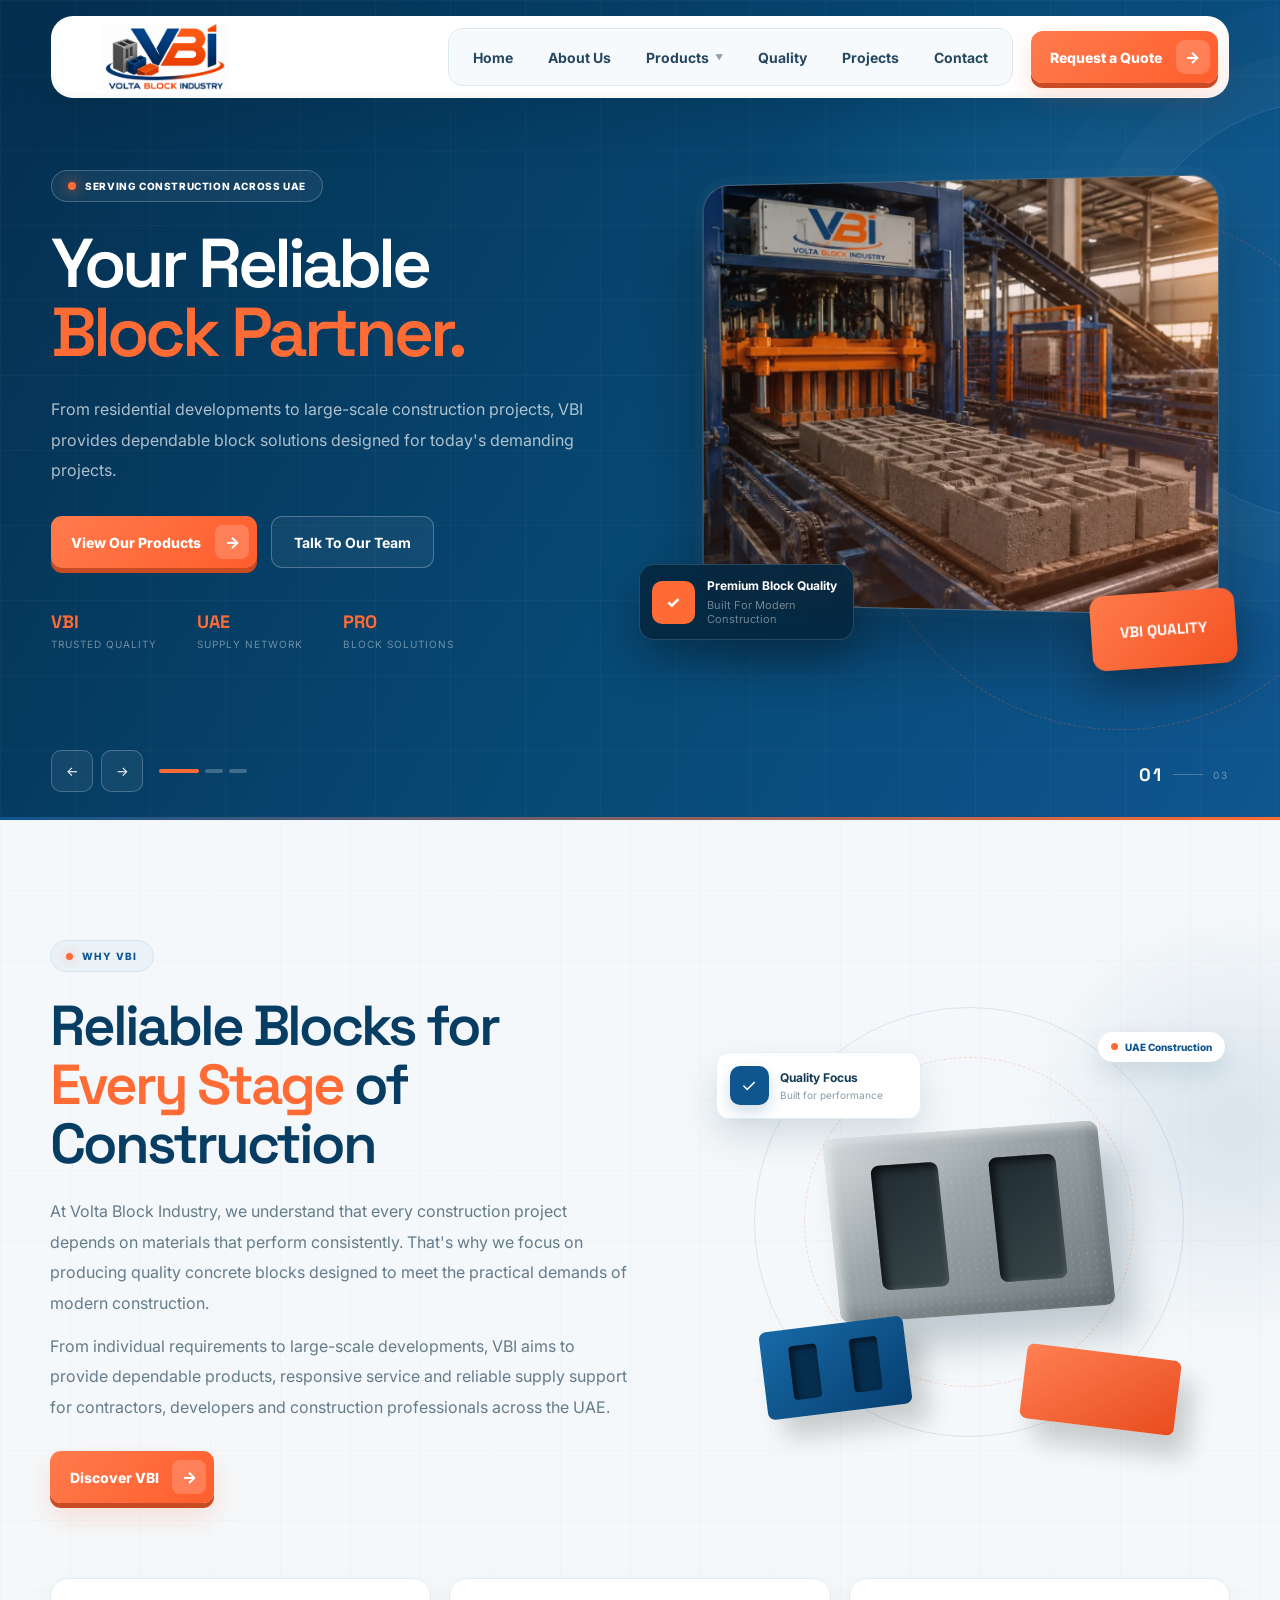
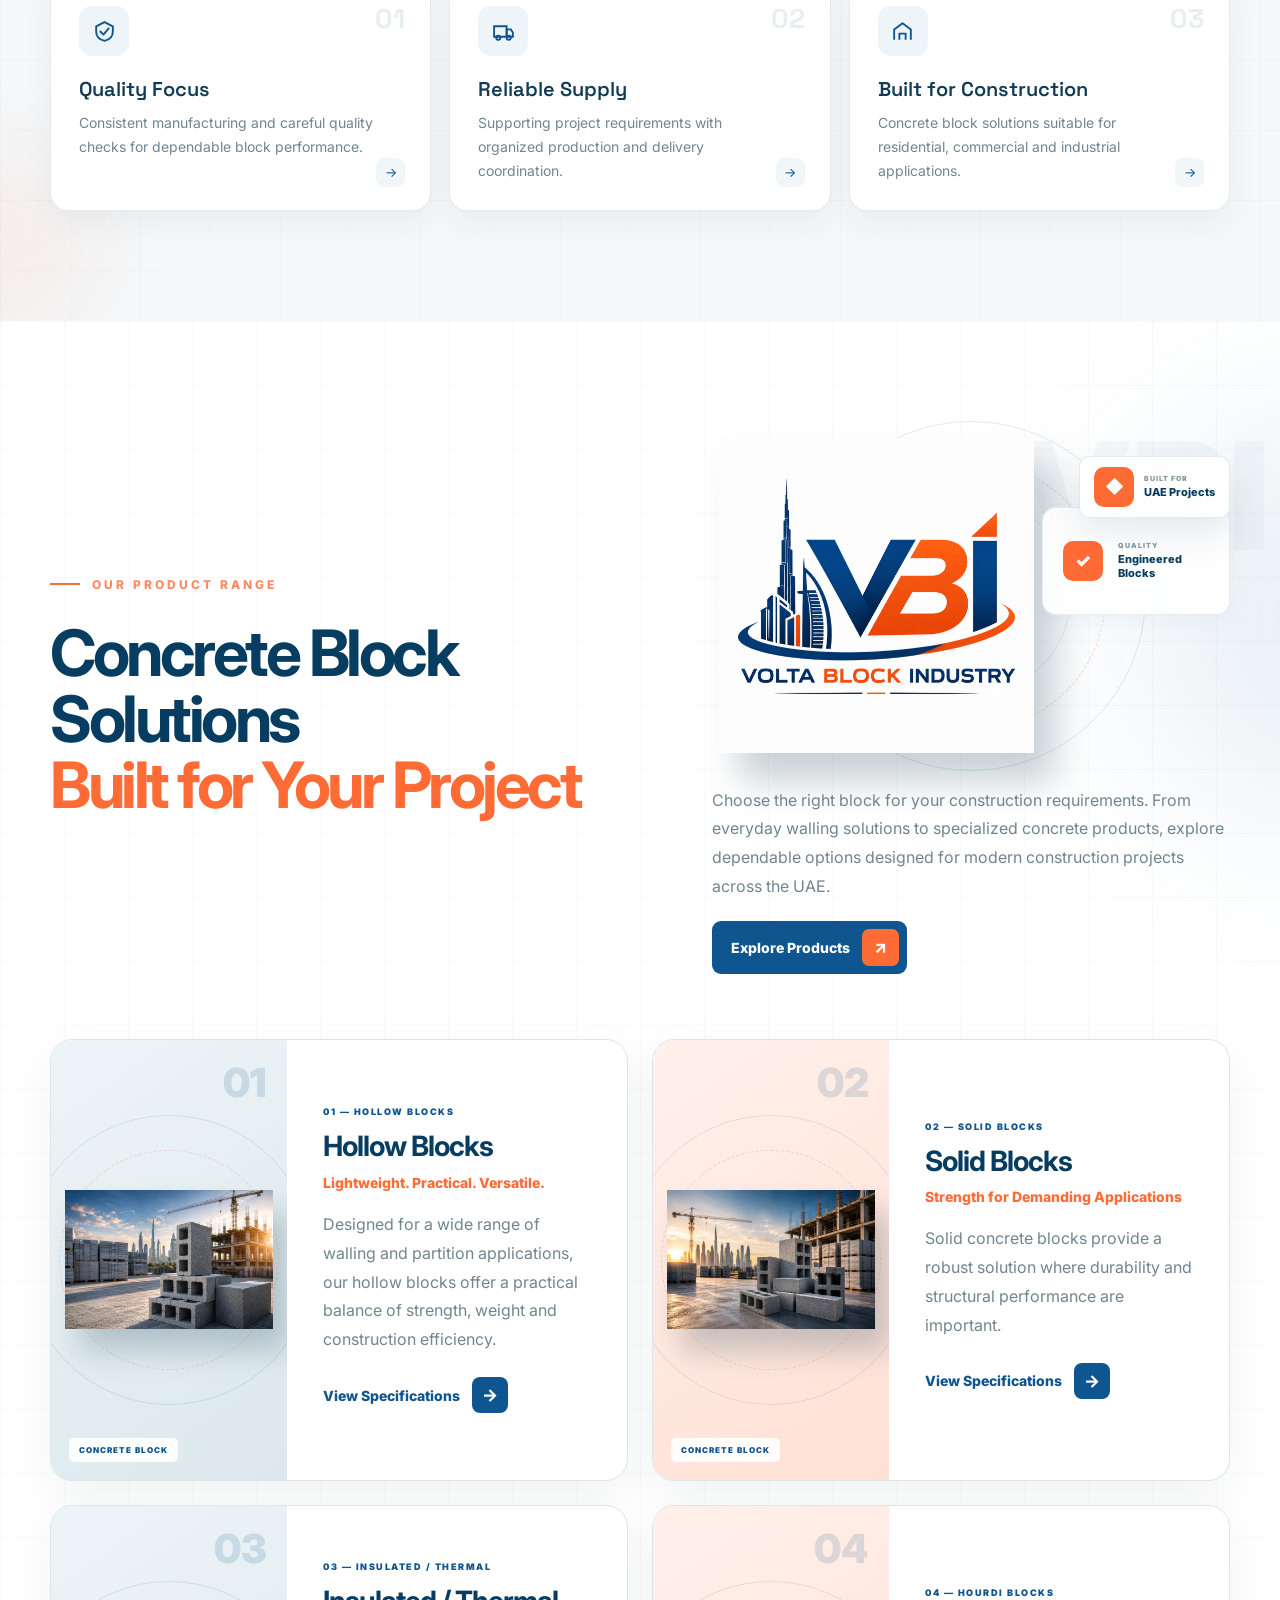
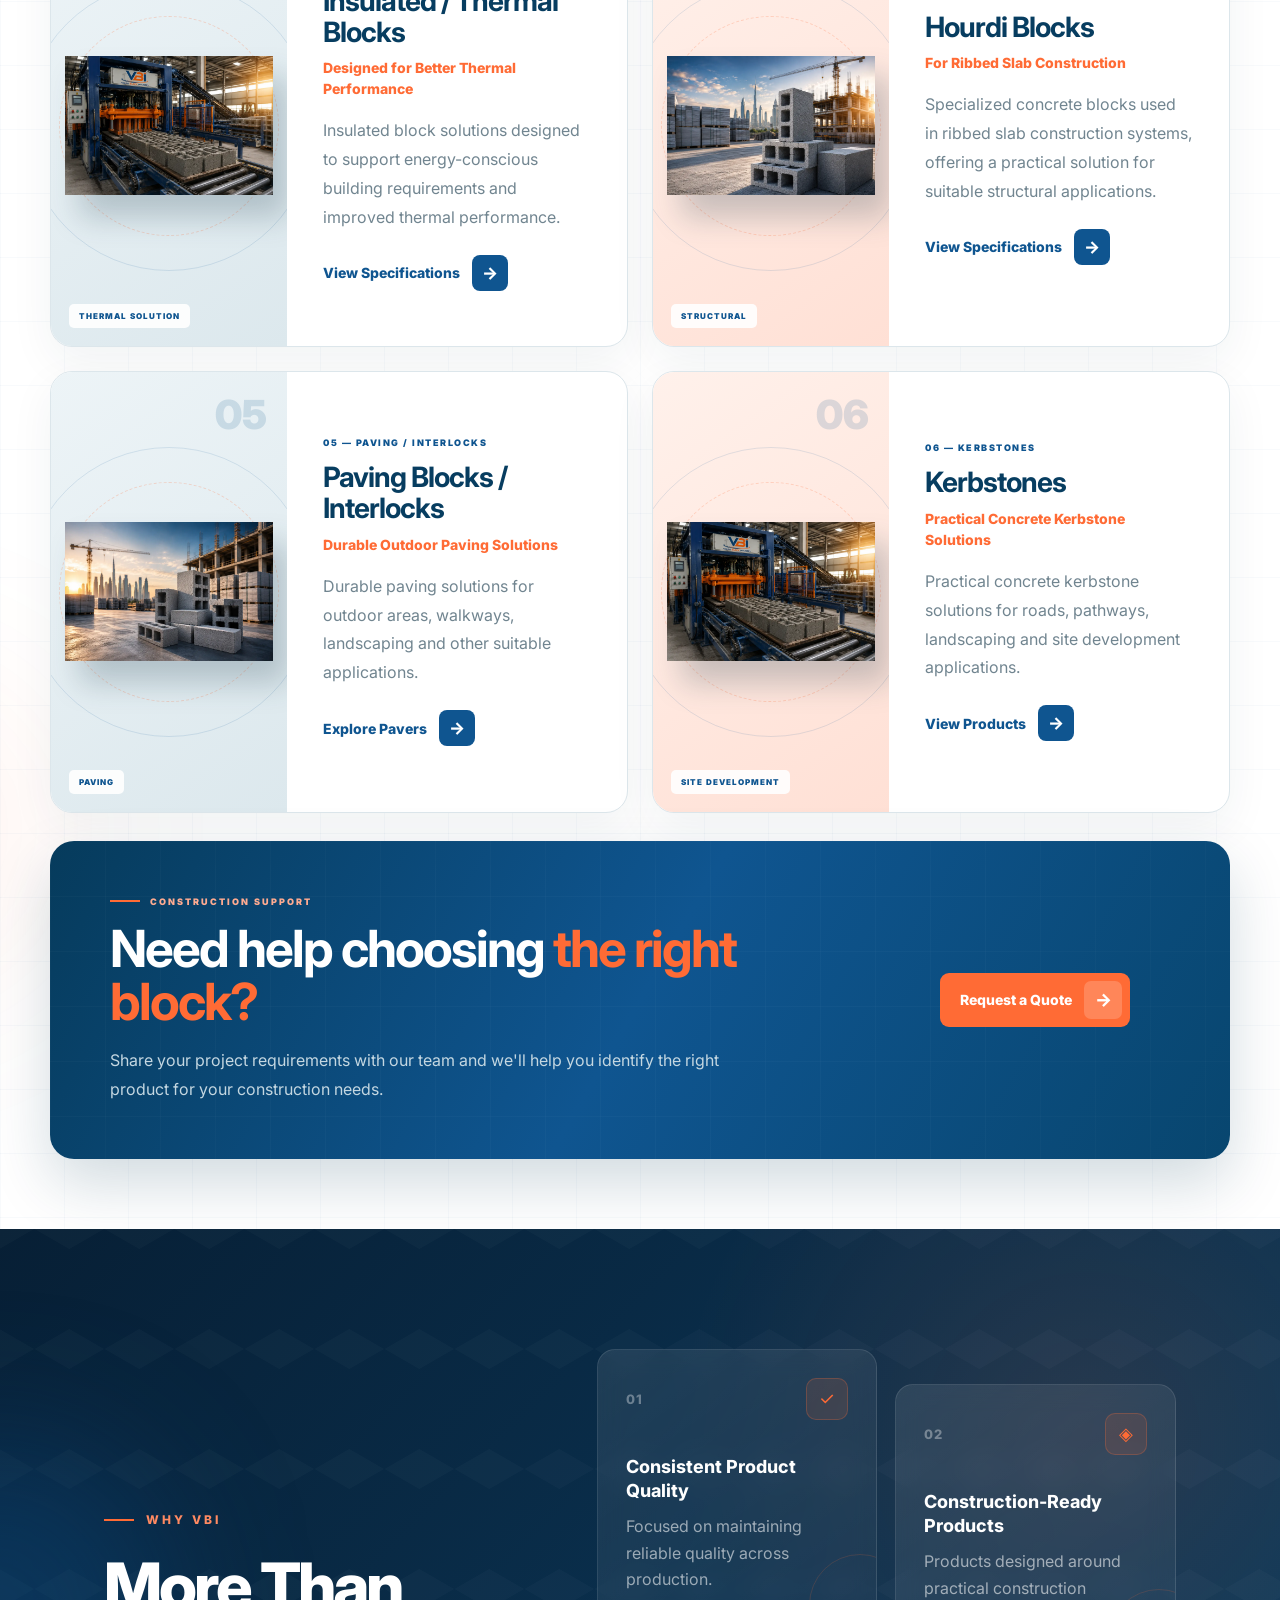
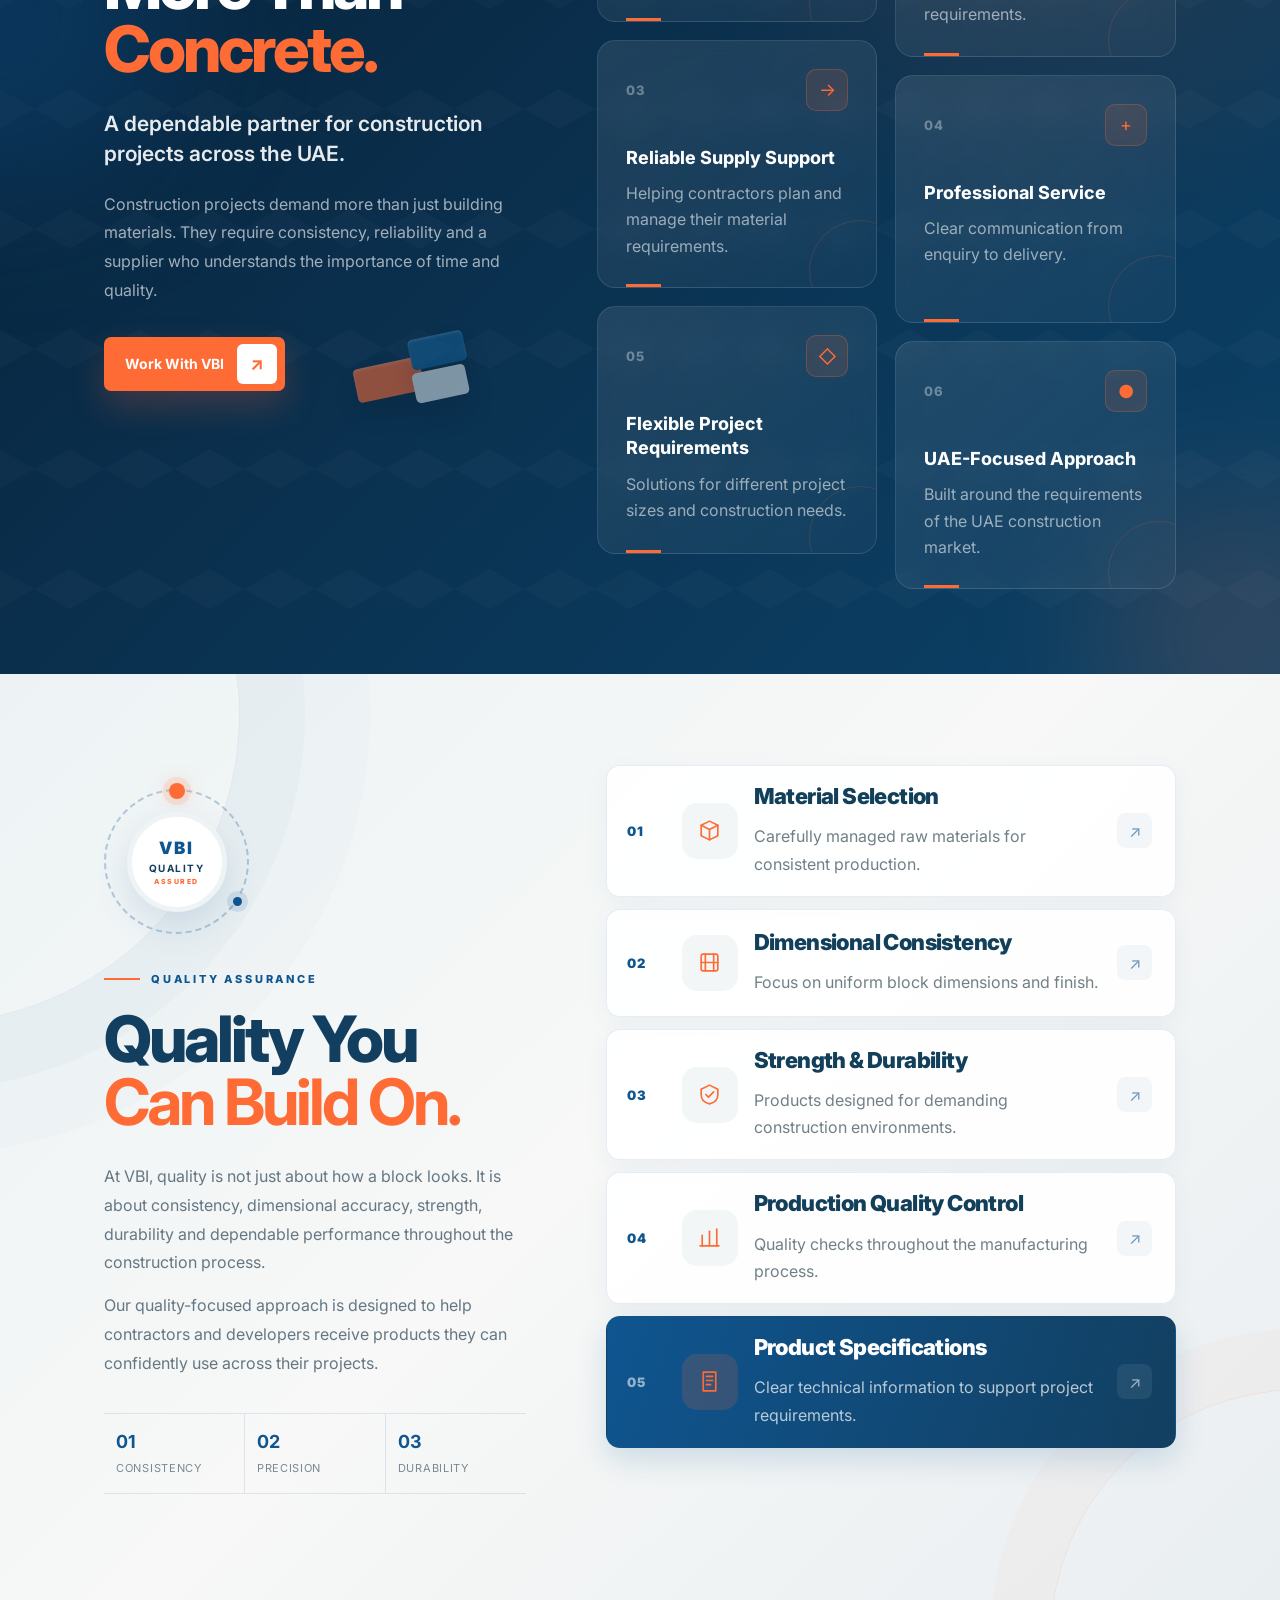
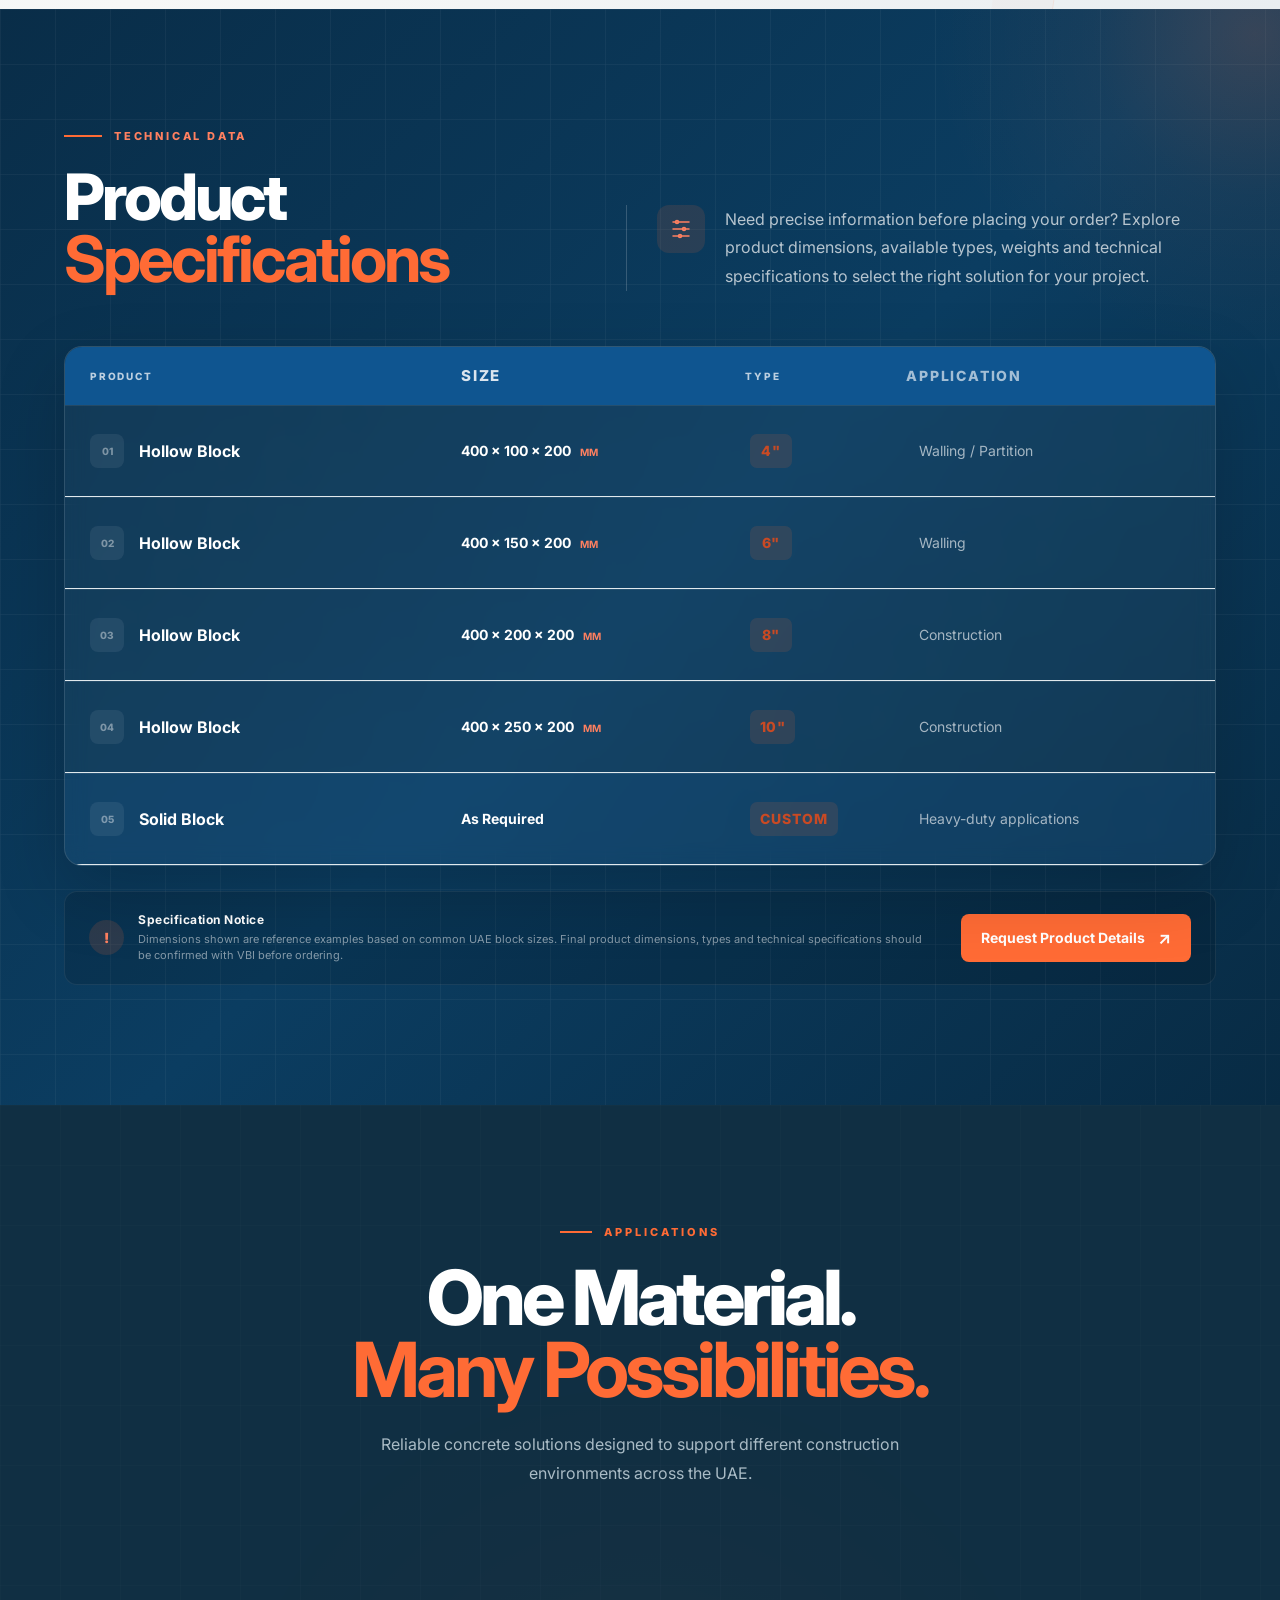
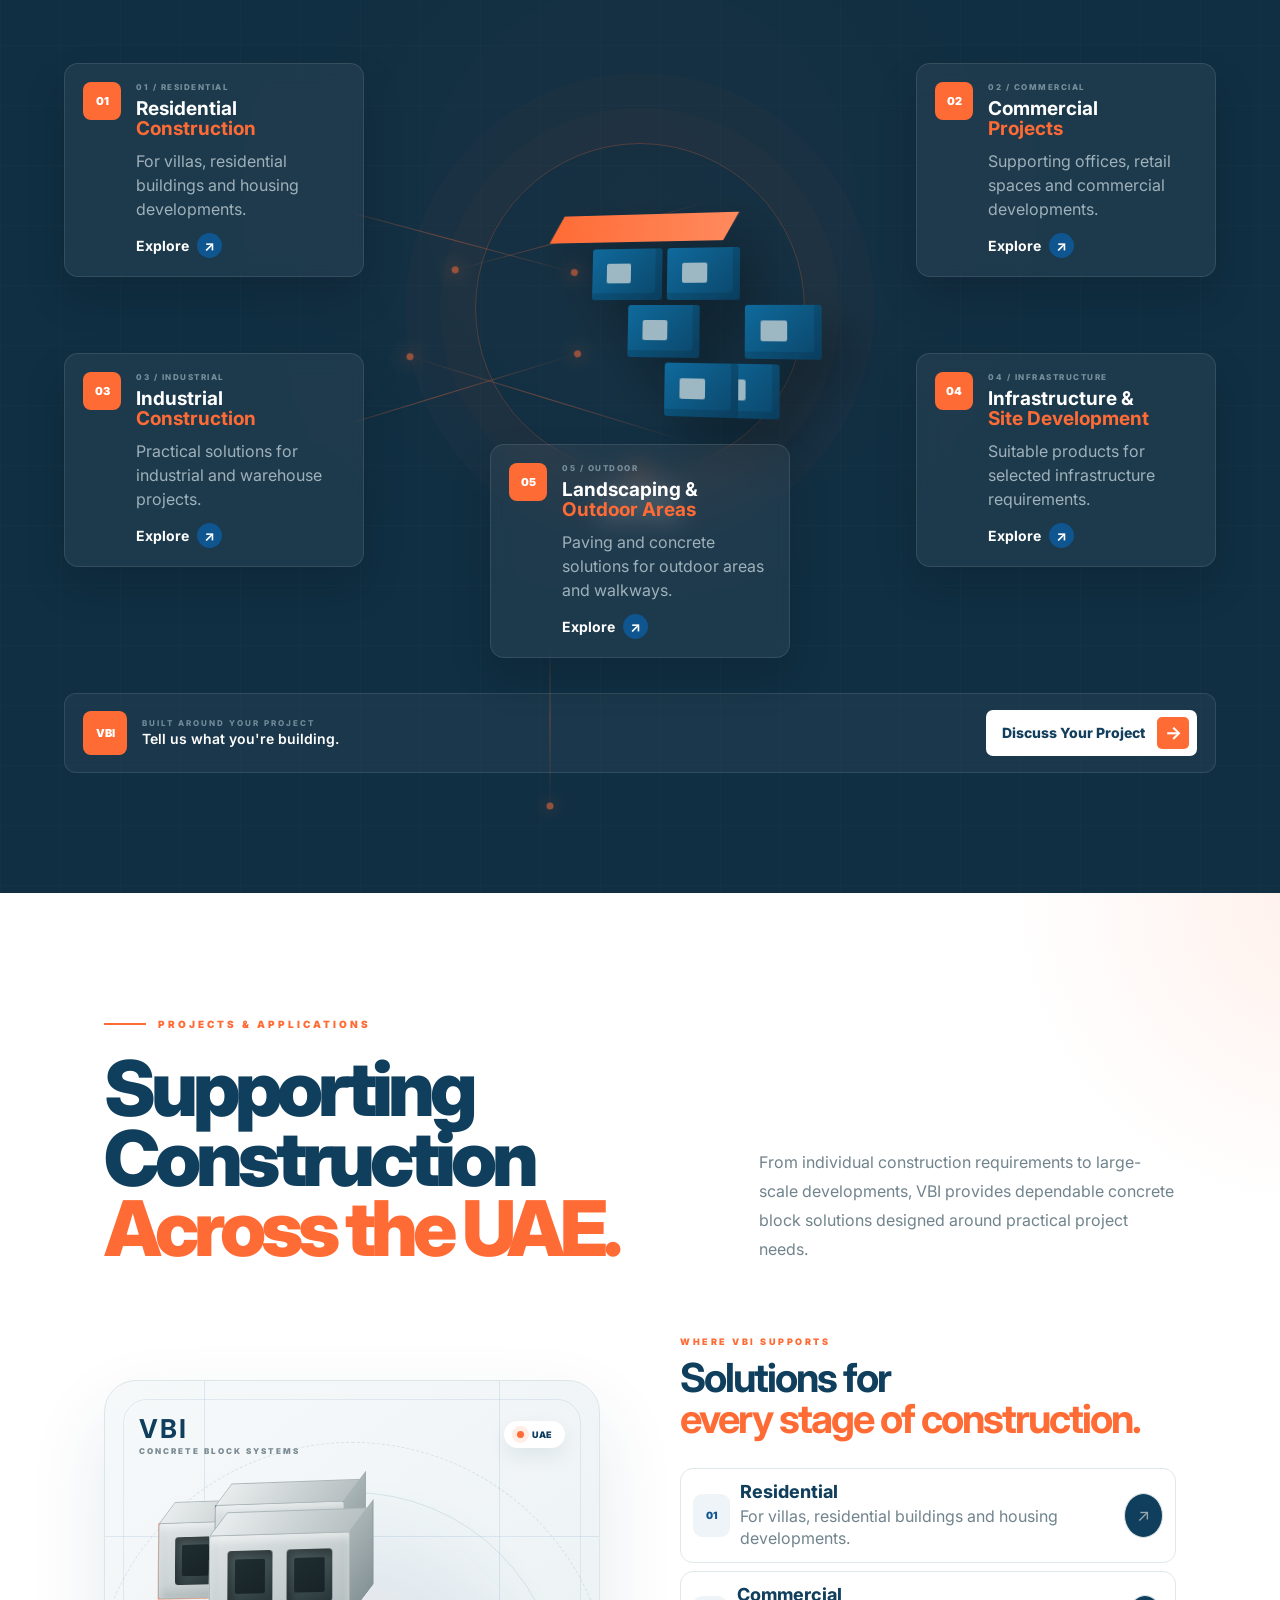
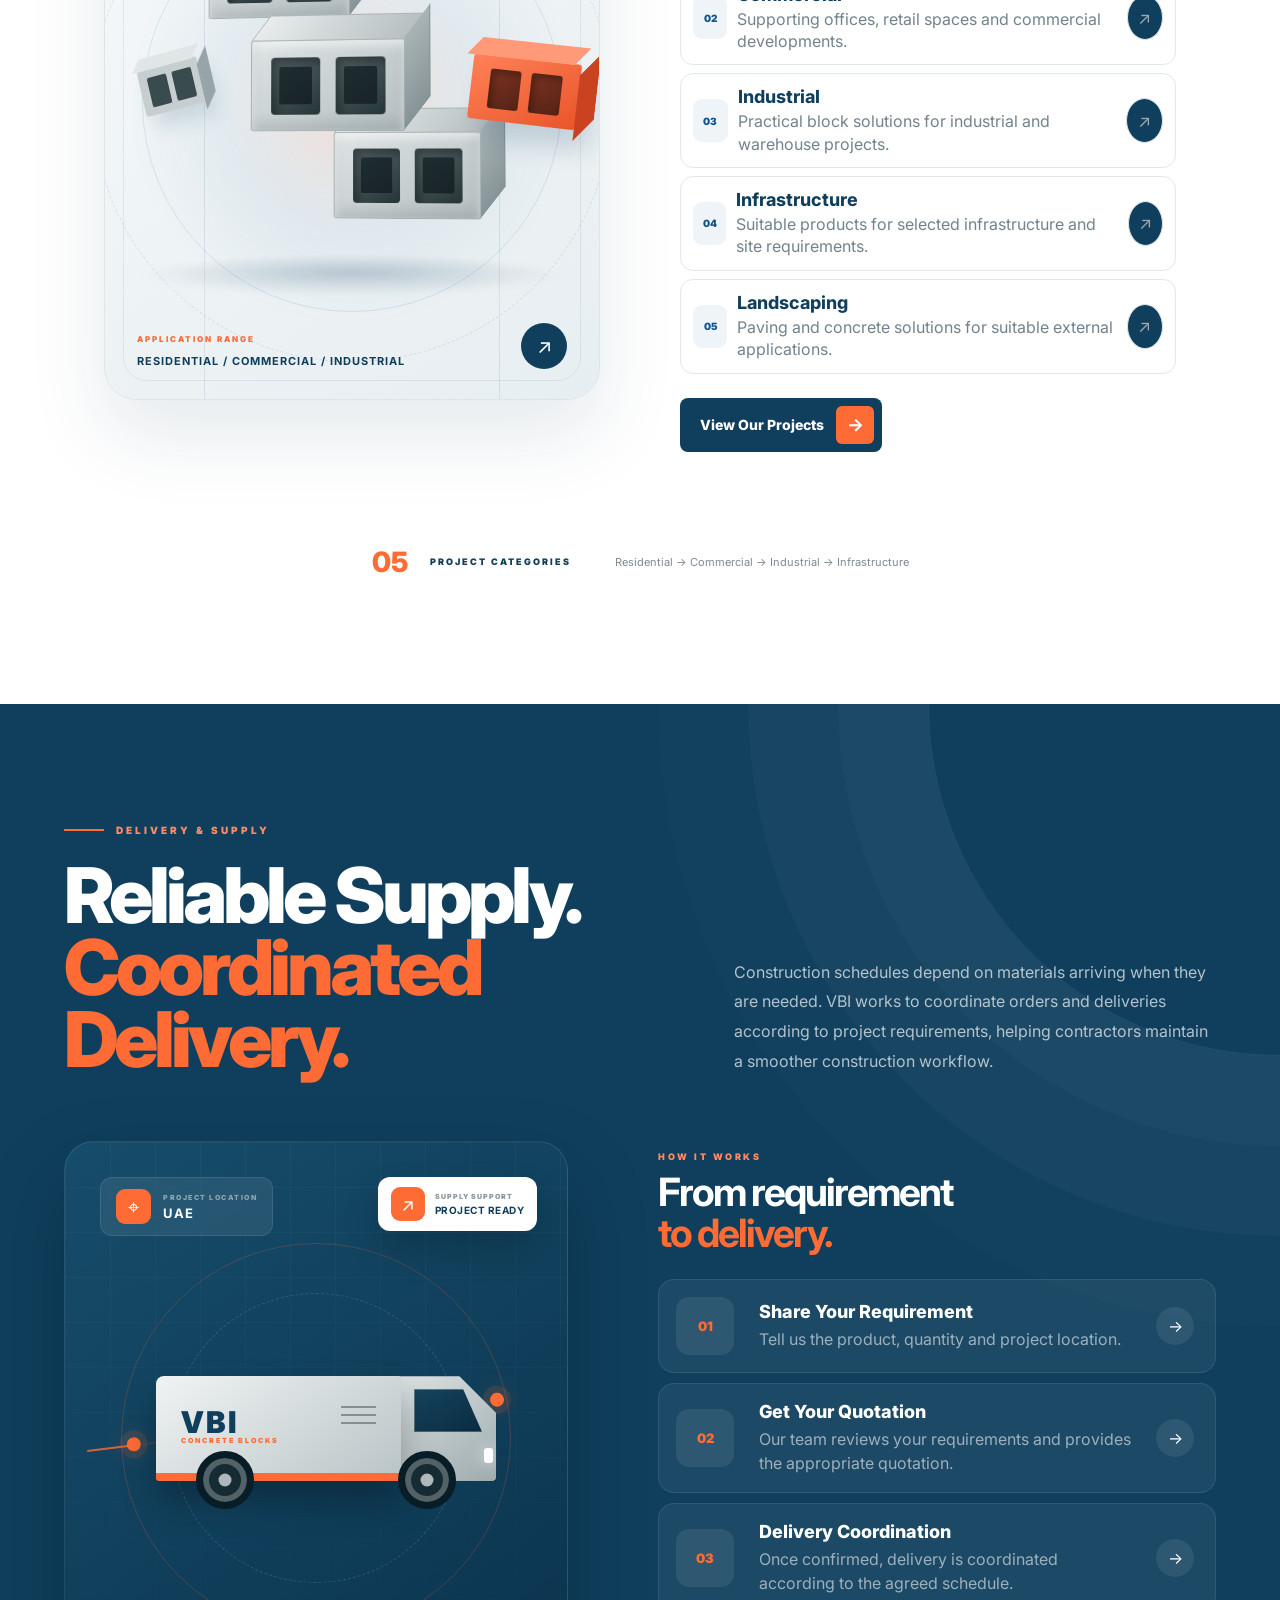
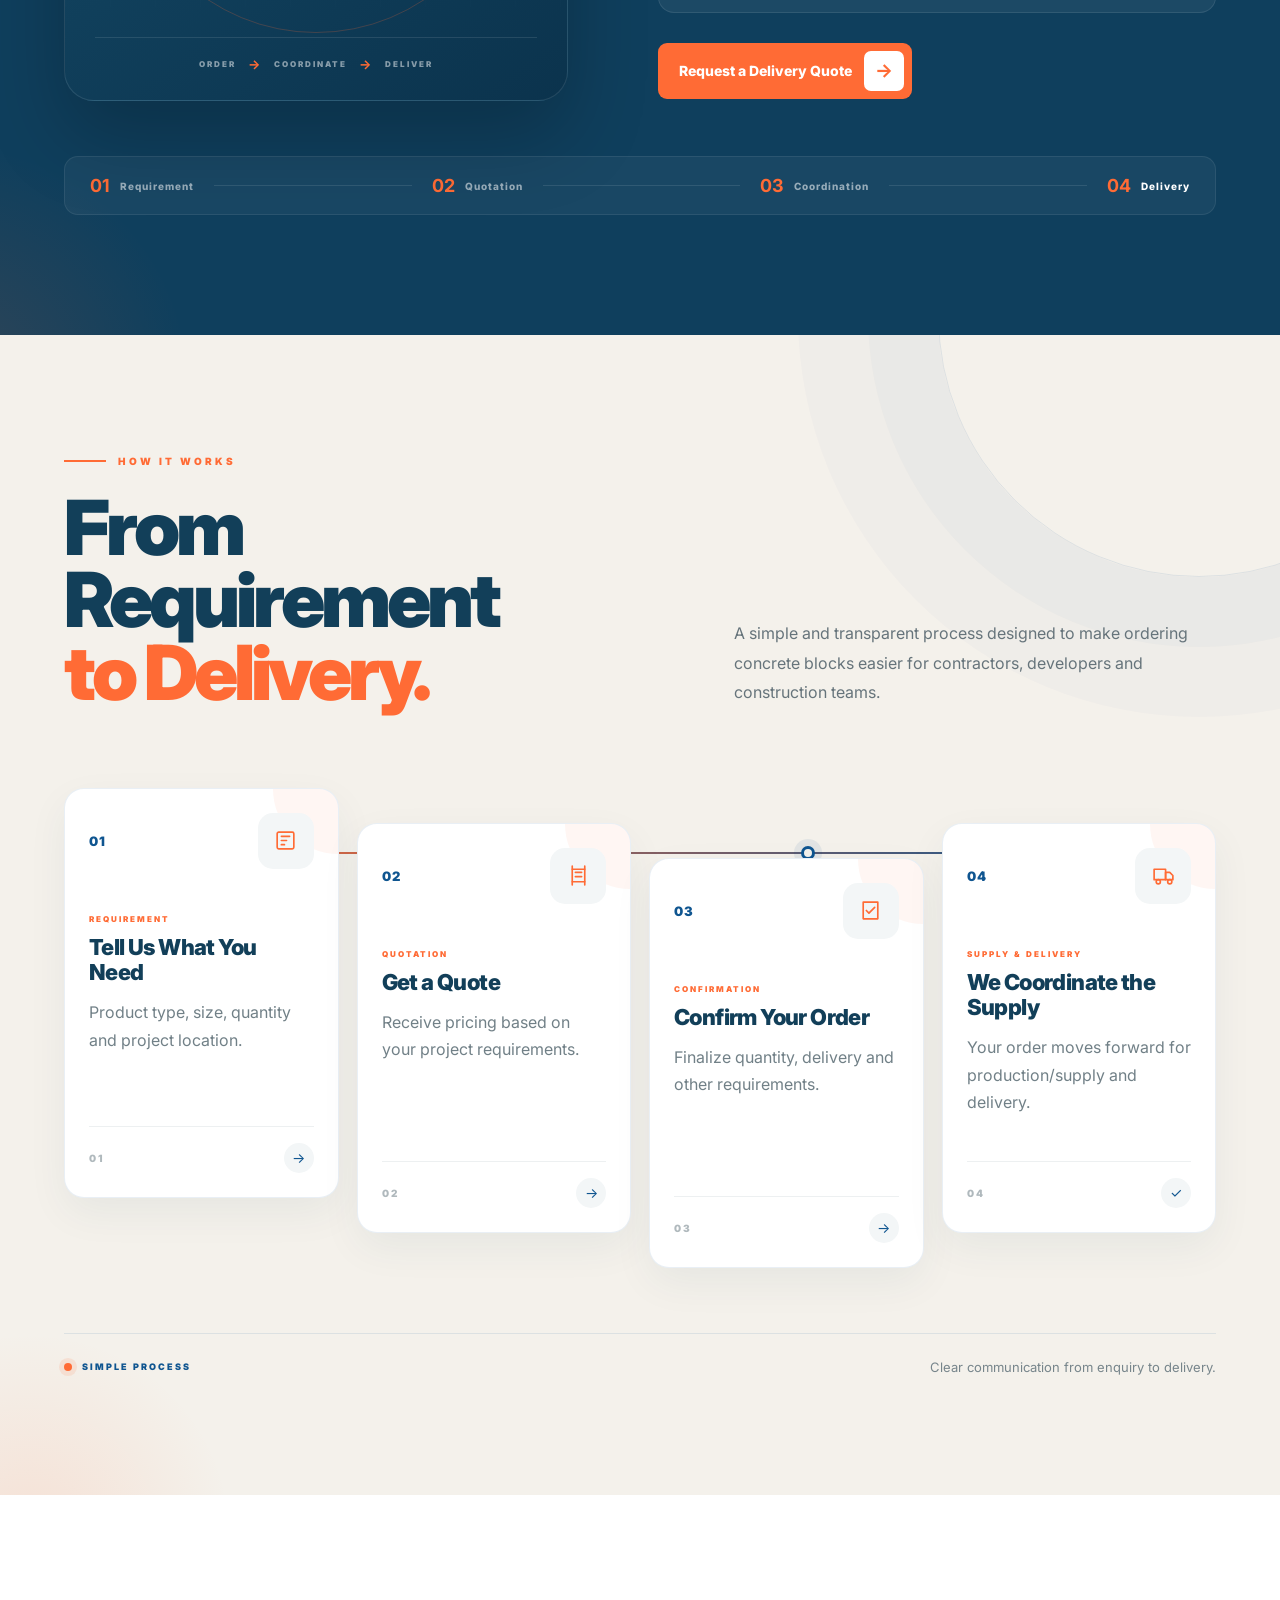
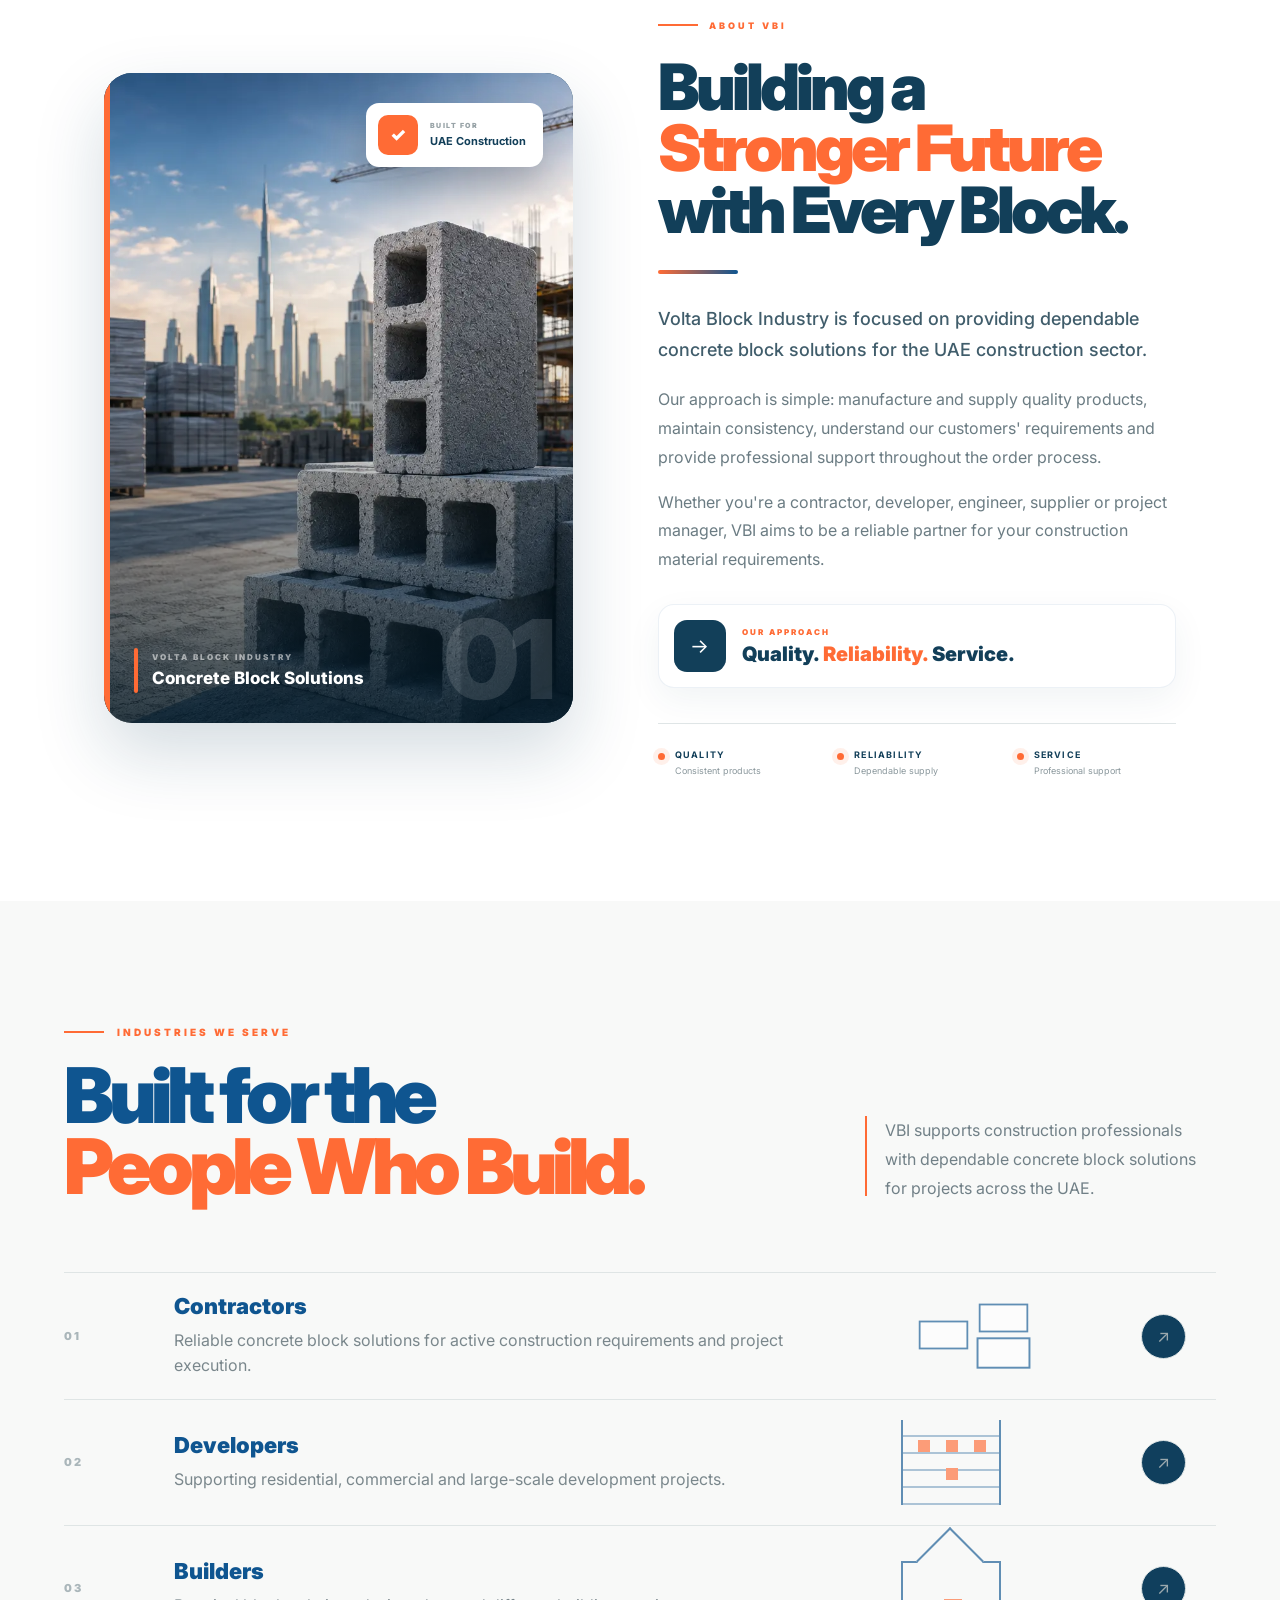
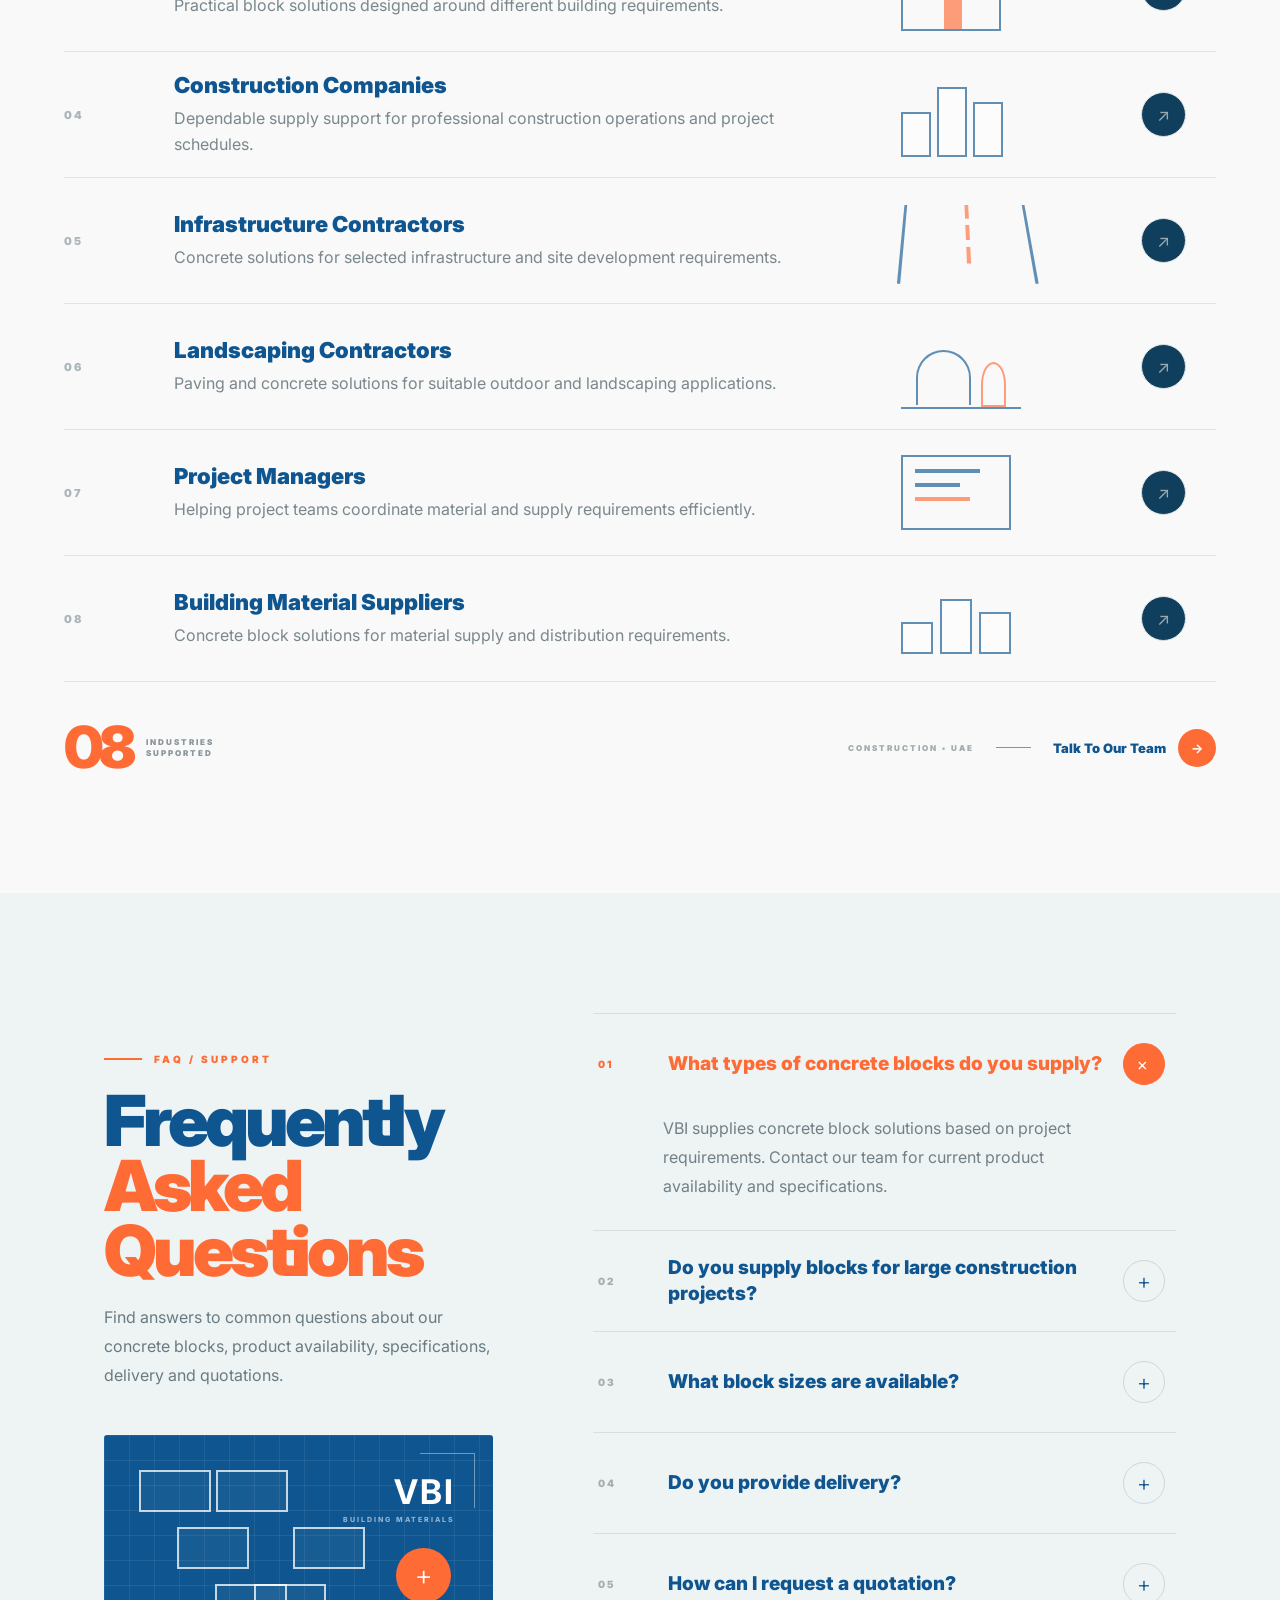
==== commit 6145a767: "Refactor contact and thank-you pages; enhance responsive styles. Updated HTML structure and improved" ====
--- a/index.html
+++ b/index.html
@@ -1,4197 +1,4327 @@
-<!DOCTYPE html>
-<html lang="en">
-<head>
-    <meta charset="UTF-8">
-    <meta name="viewport" content="width=device-width, initial-scale=1.0">
-    <meta name="description" content="Volta Block Industry (VBI) – reliable concrete block solutions for construction projects across the UAE.">
-    <title>Volta Block Industry | VBI</title>
-    <link rel="stylesheet" href="assets/css/main.css">
-    <link rel="stylesheet" href="assets/css/responsive.css">
-    <link rel="preconnect" href="https://fonts.googleapis.com">
-    <link rel="preconnect" href="https://fonts.gstatic.com" crossorigin>
-    <link href="https://fonts.googleapis.com/css2?family=Inter:wght@400;500;600;700;800&family=Space+Grotesk:wght@500;600;700&display=swap" rel="stylesheet">
-</head>
-<body>
-<!-- =====================================================
-     HEADER
-===================================================== -->
-
-<header class="site-header">
-
-    <div class="header-box">
-
-
-        <!-- LOGO -->
-
-        <a href="#" class="logo-box">
-
-            <img
-                src="assets/images/logos/Volta-Brick-logo-two.png"
-                alt="Volta Block Industry"
-            >
-
-        </a>
-
-
-        <!-- NAV -->
-
-        <nav class="main-nav" id="mainNav">
-
-            <a href="#home">Home</a>
-
-            <a href="#about">About Us</a>
-
-            <a href="#products" class="product-link">
-                Products
-                <span>▼</span>
-            </a>
-
-            <a href="#quality">Quality</a>
-
-            <a href="#projects">Projects</a>
-
-            <a href="#contact">Contact</a>
-
-        </nav>
-
-
-        <!-- QUOTE -->
-
-        <a href="#" class="quote-btn">
-
-            Request a Quote
-
-            <span class="quote-arrow">
-                →
-            </span>
-
-        </a>
-
-
-        <!-- MOBILE -->
-
-        <button class="menu-btn" id="menuBtn" type="button" aria-label="Toggle navigation menu" aria-expanded="false" aria-controls="mainNav">
-
-            <span></span>
-            <span></span>
-            <span></span>
-
-        </button>
-
-    </div>
-
-</header>
-
-<!-- =====================================================
-     HERO Section 
-===================================================== -->
-
-<section class="hero" id="home">
-
-
-    <div class="hero-grid"></div>
-
-    <div class="orbit-one"></div>
-
-    <div class="orbit-two"></div>
-
-
-    <div class="slider">
-
-
-        <!-- =================================================
-             SLIDE 1
-        ================================================== -->
-
-        <div class="slide slide-one active">
-
-            <div class="slide-inner">
-
-
-                <div class="hero-content">
-
-                    <div class="hero-badge">
-
-                        <span class="badge-dot"></span>
-
-                        Serving Construction Across UAE
-
-                    </div>
-
-
-                    <h1>
-
-                        Your Reliable
-
-                        <br>
-
-                        <span>
-                            Block Partner.
-                        </span>
-
-                    </h1>
-
-
-                    <p class="hero-description">
-
-                        From residential developments to
-                        large-scale construction projects,
-                        VBI provides dependable block solutions
-                        designed for today's demanding projects.
-
-                    </p>
-
-
-                    <div class="hero-actions">
-
-                        <a href="#" class="primary-btn">
-
-                            View Our Products
-
-                            <span class="primary-arrow">
-                                →
-                            </span>
-
-                        </a>
-
-
-                        <a href="#" class="secondary-btn">
-
-                            Talk To Our Team
-
-                        </a>
-
-                    </div>
-
-
-                    <div class="hero-stats">
-
-                        <div class="stat">
-
-                            <strong>
-                                VBI
-                            </strong>
-
-                            <span>
-                                Trusted Quality
-                            </span>
-
-                        </div>
-
-
-                        <div class="stat">
-
-                            <strong>
-                                UAE
-                            </strong>
-
-                            <span>
-                                Supply Network
-                            </span>
-
-                        </div>
-
-
-                        <div class="stat">
-
-                            <strong>
-                                PRO
-                            </strong>
-
-                            <span>
-                                Block Solutions
-                            </span>
-
-                        </div>
-
-                    </div>
-
-                </div>
-
-
-
-                <div class="hero-visual">
-
-                    <div class="image-card">
-
-                        <img
-                            src="assets/images/hero/Block-machine.webp"
-                            alt="Concrete Blocks"
-                        >
-
-                    </div>
-
-
-                    <div class="info-card">
-
-                        <div class="info-icon">
-                            ✓
-                        </div>
-
-                        <div>
-
-                            <strong>
-                                Premium Block Quality
-                            </strong>
-
-                            <small>
-                                Built For Modern Construction
-                            </small>
-
-                        </div>
-
-                    </div>
-
-
-                    <div class="orange-card">
-                        VBI QUALITY
-                    </div>
-
-                </div>
-
-            </div>
-
-        </div>
-
-
-
-        <!-- =================================================
-             SLIDE 2
-        ================================================== -->
-
-        <div class="slide slide-two">
-
-            <div class="slide-inner">
-
-
-                <div class="hero-content">
-
-                    <div class="hero-badge">
-
-                        <span class="badge-dot"></span>
-
-                        Engineered For Performance
-
-                    </div>
-
-
-                    <h1>
-
-                        Precision.
-
-                        <br>
-
-                        <span>
-                            Strength.
-                        </span>
-
-                        <br>
-
-                        Reliability.
-
-                    </h1>
-
-
-                    <p class="hero-description">
-
-                        Consistent concrete block manufacturing
-                        designed to deliver dependable performance
-                        and quality for demanding construction
-                        requirements.
-
-                    </p>
-
-
-                    <div class="hero-actions">
-
-                        <a href="#" class="primary-btn">
-
-                            Our Quality
-
-                            <span class="primary-arrow">
-                                →
-                            </span>
-
-                        </a>
-
-
-                        <a href="#" class="secondary-btn">
-
-                            Discover VBI
-
-                        </a>
-
-                    </div>
-
-
-                    <div class="hero-stats">
-
-                        <div class="stat">
-
-                            <strong>
-                                HIGH
-                            </strong>
-
-                            <span>
-                                Durability
-                            </span>
-
-                        </div>
-
-
-                        <div class="stat">
-
-                            <strong>
-                                PRO
-                            </strong>
-
-                            <span>
-                                Precision
-                            </span>
-
-                        </div>
-
-
-                        <div class="stat">
-
-                            <strong>
-                                UAE
-                            </strong>
-
-                            <span>
-                                Local Supply
-                            </span>
-
-                        </div>
-
-                    </div>
-
-                </div>
-
-
-
-                <div class="hero-visual">
-
-                    <div class="image-card">
-
-                        <img
-                            src="assets/images/hero/Block-seconf.webp"
-                            alt="Block Manufacturing"
-                        >
-
-                    </div>
-
-
-                    <div class="info-card">
-
-                        <div class="info-icon">
-                            02
-                        </div>
-
-                        <div>
-
-                            <strong>
-                                Consistent Manufacturing
-                            </strong>
-
-                            <small>
-                                Quality You Can Depend On
-                            </small>
-
-                        </div>
-
-                    </div>
-
-
-                    <div class="orange-card">
-                        QUALITY
-                    </div>
-
-                </div>
-
-            </div>
-
-        </div>
-
-
-
-        <!-- =================================================
-             SLIDE 3
-        ================================================== -->
-
-        <div class="slide slide-three">
-
-            <div class="slide-inner">
-
-
-                <div class="hero-content">
-
-                    <div class="hero-badge">
-
-                        <span class="badge-dot"></span>
-
-                        Reliable Supply Across UAE
-
-                    </div>
-
-
-                    <h1>
-
-                        Built For
-
-                        <br>
-
-                        <span>
-                            Bigger Projects.
-                        </span>
-
-                    </h1>
-
-
-                    <p class="hero-description">
-
-                        From residential developments to major
-                        commercial projects, VBI provides dependable
-                        block solutions that keep construction
-                        moving forward.
-
-                    </p>
-
-
-                    <div class="hero-actions">
-
-                        <a href="#" class="primary-btn">
-
-                            View Projects
-
-                            <span class="primary-arrow">
-                                →
-                            </span>
-
-                        </a>
-
-
-                        <a href="#" class="secondary-btn">
-
-                            Request Quote
-
-                        </a>
-
-                    </div>
-
-
-                    <div class="hero-stats">
-
-                        <div class="stat">
-
-                            <strong>
-                                UAE
-                            </strong>
-
-                            <span>
-                                Coverage
-                            </span>
-
-                        </div>
-
-
-                        <div class="stat">
-
-                            <strong>
-                                FAST
-                            </strong>
-
-                            <span>
-                                Supply
-                            </span>
-
-                        </div>
-
-
-                        <div class="stat">
-
-                            <strong>
-                                VBI
-                            </strong>
-
-                            <span>
-                                Reliability
-                            </span>
-
-                        </div>
-
-                    </div>
-
-                </div>
-
-
-
-                <div class="hero-visual">
-
-                    <div class="image-card">
-
-                        <img
-                            src="assets/images/hero/Block-first.webp"
-                            alt="Construction Project"
-                        >
-
-                    </div>
-
-
-                    <div class="info-card">
-
-                        <div class="info-icon">
-                            ✓
-                        </div>
-
-                        <div>
-
-                            <strong>
-                                Reliable Block Supply
-                            </strong>
-
-                            <small>
-                                Supporting UAE Construction
-                            </small>
-
-                        </div>
-
-                    </div>
-
-
-                    <div class="orange-card">
-                        UAE
-                    </div>
-
-                </div>
-
-            </div>
-
-        </div>
-
-
-
-        <!-- =================================================
-             CONTROLS
-        ================================================== -->
-
-        <div class="slider-controls">
-
-            <button class="slider-arrow" id="prev">
-                ←
-            </button>
-
-            <button class="slider-arrow" id="next">
-                →
-            </button>
-
-
-            <div class="slider-dots">
-
-                <button
-                    class="slider-dot active"
-                    data-slide="0">
-                </button>
-
-                <button
-                    class="slider-dot"
-                    data-slide="1">
-                </button>
-
-                <button
-                    class="slider-dot"
-                    data-slide="2">
-                </button>
-
-            </div>
-
-        </div>
-
-
-        <!-- COUNTER -->
-
-        <div class="slider-counter">
-
-            <strong id="counter">
-                01
-            </strong>
-
-            <i></i>
-
-            03
-
-        </div>
-
-
-        <!-- PROGRESS -->
-
-        <div class="slider-progress">
-
-            <span id="progress"></span>
-
-        </div>
-
-    </div>
-
-</section>
-
-
-<!-- =====================================================
-     Reliable Blocks  Section 
-===================================================== -->
-<section class="vbi-trust-section">
-
-    <!-- Background Elements -->
-    <div class="trust-grid"></div>
-    <div class="trust-glow trust-glow-1"></div>
-    <div class="trust-glow trust-glow-2"></div>
-
-    <div class="trust-container">
-
-        <!-- TOP CONTENT -->
-        <div class="trust-top">
-
-            <!-- LEFT -->
-            <div class="trust-content">
-
-                <div class="trust-label">
-                    <span></span>
-                    WHY VBI
-                </div>
-
-                <h2>
-                    Reliable Blocks for
-                    <strong>Every Stage</strong>
-                    of Construction
-                </h2>
-
-                <p>
-                    At Volta Block Industry, we understand that every
-                    construction project depends on materials that perform
-                    consistently. That's why we focus on producing quality
-                    concrete blocks designed to meet the practical demands
-                    of modern construction.
-                </p>
-
-                <p>
-                    From individual requirements to large-scale
-                    developments, VBI aims to provide dependable products,
-                    responsive service and reliable supply support for
-                    contractors, developers and construction professionals
-                    across the UAE.
-                </p>
-
-                <a href="#" class="trust-btn">
-                    Discover VBI
-                    <span>→</span>
-                </a>
-
-            </div>
-
-
-            <!-- RIGHT VISUAL -->
-            <div class="trust-visual">
-
-                <div class="visual-ring ring-one"></div>
-                <div class="visual-ring ring-two"></div>
-
-                <div class="visual-orbit"></div>
-
-                <!-- Main Block -->
-                <div class="main-block">
-
-                    <div class="block-hole hole-1"></div>
-                    <div class="block-hole hole-2"></div>
-
-                </div>
-
-                <!-- Small Blue Block -->
-                <div class="small-block blue-block">
-
-                    <div class="small-hole"></div>
-                    <div class="small-hole"></div>
-
-                </div>
-
-                <!-- Orange Block -->
-                <div class="small-block orange-block"></div>
-
-
-                <!-- Floating Badge -->
-                <div class="quality-badge">
-
-                    <div class="quality-icon">
-                        ✓
-                    </div>
-
-                    <div>
-                        <strong>Quality Focus</strong>
-                        <small>Built for performance</small>
-                    </div>
-
-                </div>
-
-
-                <!-- UAE Badge -->
-                <div class="uae-badge">
-
-                    <span class="uae-dot"></span>
-
-                    UAE Construction
-
-                </div>
-
-            </div>
-
-        </div>
-
-
-        <!-- CARDS -->
-        <div class="trust-cards">
-
-
-            <!-- CARD 01 -->
-            <div class="trust-card">
-
-                <div class="card-number">
-                    01
-                </div>
-
-                <div class="card-icon">
-                    <svg viewBox="0 0 24 24" fill="none">
-                        <path d="M12 3L20 7V12C20 17 16.5 20 12 21C7.5 20 4 17 4 12V7L12 3Z"
-                              stroke="currentColor"
-                              stroke-width="1.8"/>
-                        <path d="M8 12L11 15L16 9"
-                              stroke="currentColor"
-                              stroke-width="1.8"
-                              stroke-linecap="round"
-                              stroke-linejoin="round"/>
-                    </svg>
-                </div>
-
-                <div class="card-content">
-
-                    <h3>
-                        Quality Focus
-                    </h3>
-
-                    <p>
-                        Consistent manufacturing and careful quality
-                        checks for dependable block performance.
-                    </p>
-
-                </div>
-
-                <span class="card-arrow">
-                    →
-                </span>
-
-            </div>
-
-
-            <!-- CARD 02 -->
-            <div class="trust-card">
-
-                <div class="card-number">
-                    02
-                </div>
-
-                <div class="card-icon">
-                    <svg viewBox="0 0 24 24" fill="none">
-
-                        <path d="M3 7H15V17H3V7Z"
-                              stroke="currentColor"
-                              stroke-width="1.8"/>
-
-                        <path d="M15 10H19L21 13V17H15V10Z"
-                              stroke="currentColor"
-                              stroke-width="1.8"/>
-
-                        <circle cx="7" cy="18" r="2"
-                                stroke="currentColor"
-                                stroke-width="1.8"/>
-
-                        <circle cx="17" cy="18" r="2"
-                                stroke="currentColor"
-                                stroke-width="1.8"/>
-
-                    </svg>
-                </div>
-
-                <div class="card-content">
-
-                    <h3>
-                        Reliable Supply
-                    </h3>
-
-                    <p>
-                        Supporting project requirements with organized
-                        production and delivery coordination.
-                    </p>
-
-                </div>
-
-                <span class="card-arrow">
-                    →
-                </span>
-
-            </div>
-
-
-            <!-- CARD 03 -->
-            <div class="trust-card">
-
-                <div class="card-number">
-                    03
-                </div>
-
-                <div class="card-icon">
-                    <svg viewBox="0 0 24 24" fill="none">
-
-                        <path d="M4 20V10L12 4L20 10V20"
-                              stroke="currentColor"
-                              stroke-width="1.8"
-                              stroke-linejoin="round"/>
-
-                        <path d="M9 20V14H15V20"
-                              stroke="currentColor"
-                              stroke-width="1.8"/>
-
-                    </svg>
-                </div>
-
-                <div class="card-content">
-
-                    <h3>
-                        Built for Construction
-                    </h3>
-
-                    <p>
-                        Concrete block solutions suitable for residential,
-                        commercial and industrial applications.
-                    </p>
-
-                </div>
-
-                <span class="card-arrow">
-                    →
-                </span>
-
-            </div>
-
-        </div>
-
-    </div>
-
-</section>
-
- <!-- =========================================================
-     PRODUCTS SECTION
-     ========================================================= -->
-    <section class="vbi-products-section" id="products">
-
-        <div class="vbi-bg-grid"></div>
-
-        <div class="vbi-glow vbi-glow-1"></div>
-
-        <div class="vbi-glow vbi-glow-2"></div>
-
-
-        <div class="vbi-container">
-
-
-            <!-- =================================================
-             HEADER
-        ================================================= -->
-
-            <div class="vbi-products-heading">
-
-
-                <!-- LEFT -->
-
-                <div class="vbi-heading-left">
-
-                    <div class="vbi-eyebrow">
-
-                        <span></span>
-
-                        OUR PRODUCT RANGE
-
-                    </div>
-
-
-                    <h1>
-
-                        Concrete Block
-
-                        <span>
-                            Solutions
-                        </span>
-
-                        <strong>
-                            Built for Your Project
-                        </strong>
-
-                    </h1>
-
-                </div>
-
-
-                <!-- RIGHT -->
-
-                <div class="vbi-heading-right">
-
-
-                    <div class="vbi-visual">
-
-
-                        <div class="vbi-ring vbi-ring-1">
-                        </div>
-
-
-                        <div class="vbi-ring vbi-ring-2">
-                        </div>
-
-
-                        <div class="vbi-ring vbi-ring-3">
-                        </div>
-
-
-                        <div class="vbi-dot"></div>
-
-
-                        <!-- =====================================
-                         MAIN 3D IMAGE
-                         CHANGE THIS IMAGE PATH
-                    ====================================== -->
-
-                        <img src="assets/images/logos/Volta-Brick-logo-one.png" class="vbi-main-image"
-                            alt="Volta Block Industry Concrete Blocks">
-
-
-                        <!-- QUALITY -->
-
-                        <div class="
-                        vbi-floating-card
-                        vbi-quality-card
-                        ">
-
-                            <span class="vbi-badge-icon">
-                                ✓
-                            </span>
-
-                            <div>
-
-                                <small>
-                                    QUALITY
-                                </small>
-
-                                <strong>
-                                    Engineered Blocks
-                                </strong>
-
-                            </div>
-
-                        </div>
-
-
-                        <!-- UAE -->
-
-                        <div class="
-                        vbi-floating-card
-                        vbi-uae-card
-                        ">
-
-                            <span class="vbi-badge-icon">
-                                ◆
-                            </span>
-
-                            <div>
-
-                                <small>
-                                    BUILT FOR
-                                </small>
-
-                                <strong>
-                                    UAE Projects
-                                </strong>
-
-                            </div>
-
-                        </div>
-
-
-                    </div>
-
-
-                    <p>
-
-                        Choose the right block for your construction
-                        requirements. From everyday walling solutions
-                        to specialized concrete products, explore
-                        dependable options designed for modern
-                        construction projects across the UAE.
-
-                    </p>
-
-
-                    <a href="#product-list" class="vbi-explore-btn">
-
-                        Explore Products
-
-                        <span>
-                            ↗
-                        </span>
-
-                    </a>
-
-
-                </div>
-
-            </div>
-
-
-
-            <!-- =================================================
-             PRODUCT GRID
-        ================================================= -->
-
-            <div class="vbi-products-grid" id="product-list">
-
-
-                <!-- PRODUCT 01 -->
-
-                <div class="vbi-product-card">
-
-                    <div class="vbi-product-image">
-
-                        <div class="vbi-product-ring one"></div>
-
-                        <div class="vbi-product-ring two"></div>
-
-                        <div class="vbi-number">
-                            01
-                        </div>
-
-                        <img src="assets/images/products/hollow-block.png" alt="Hollow Blocks">
-
-                        <span class="vbi-product-label">
-                            CONCRETE BLOCK
-                        </span>
-
-                    </div>
-
-
-                    <div class="vbi-product-content">
-
-                        <span class="vbi-product-tag">
-                            01 — HOLLOW BLOCKS
-                        </span>
-
-                        <h2>
-                            Hollow Blocks
-                        </h2>
-
-                        <h4>
-                            Lightweight. Practical. Versatile.
-                        </h4>
-
-                        <p>
-                            Designed for a wide range of walling
-                            and partition applications, our hollow
-                            blocks offer a practical balance of
-                            strength, weight and construction efficiency.
-                        </p>
-
-                        <button type="button" class="vbi-spec-btn" data-spec="hollow">
-
-                            View Specifications
-
-                            <span>
-                                →
-                            </span>
-
-                        </button>
-
-                    </div>
-
-                </div>
-
-
-
-                <!-- PRODUCT 02 -->
-
-                <div class="vbi-product-card">
-
-                    <div class="vbi-product-image orange">
-
-                        <div class="vbi-product-ring one"></div>
-
-                        <div class="vbi-product-ring two"></div>
-
-                        <div class="vbi-number">
-                            02
-                        </div>
-
-                        <img src="assets/images/products/solid-block.png" alt="Solid Blocks">
-
-                        <span class="vbi-product-label">
-                            CONCRETE BLOCK
-                        </span>
-
-                    </div>
-
-
-                    <div class="vbi-product-content">
-
-                        <span class="vbi-product-tag">
-                            02 — SOLID BLOCKS
-                        </span>
-
-                        <h2>
-                            Solid Blocks
-                        </h2>
-
-                        <h4>
-                            Strength for Demanding Applications
-                        </h4>
-
-                        <p>
-                            Solid concrete blocks provide a robust
-                            solution where durability and structural
-                            performance are important.
-                        </p>
-
-                        <button type="button" class="vbi-spec-btn" data-spec="solid">
-
-                            View Specifications
-
-                            <span>
-                                →
-                            </span>
-
-                        </button>
-
-                    </div>
-
-                </div>
-
-
-
-                <!-- PRODUCT 03 -->
-
-                <div class="vbi-product-card">
-
-                    <div class="vbi-product-image">
-
-                        <div class="vbi-product-ring one"></div>
-
-                        <div class="vbi-product-ring two"></div>
-
-                        <div class="vbi-number">
-                            03
-                        </div>
-
-                        <img src="assets/images/products/thermal-block.png" alt="Insulated Thermal Blocks">
-
-                        <span class="vbi-product-label">
-                            THERMAL SOLUTION
-                        </span>
-
-                    </div>
-
-
-                    <div class="vbi-product-content">
-
-                        <span class="vbi-product-tag">
-                            03 — INSULATED / THERMAL
-                        </span>
-
-                        <h2>
-                            Insulated / Thermal Blocks
-                        </h2>
-
-                        <h4>
-                            Designed for Better Thermal Performance
-                        </h4>
-
-                        <p>
-                            Insulated block solutions designed to
-                            support energy-conscious building
-                            requirements and improved thermal performance.
-                        </p>
-
-                        <button type="button" class="vbi-spec-btn" data-spec="thermal">
-
-                            View Specifications
-
-                            <span>
-                                →
-                            </span>
-
-                        </button>
-
-                    </div>
-
-                </div>
-
-
-
-                <!-- PRODUCT 04 -->
-
-                <div class="vbi-product-card">
-
-                    <div class="vbi-product-image orange">
-
-                        <div class="vbi-product-ring one"></div>
-
-                        <div class="vbi-product-ring two"></div>
-
-                        <div class="vbi-number">
-                            04
-                        </div>
-
-                        <img src="assets/images/products/hourdi-block.png" alt="Hourdi Blocks">
-
-                        <span class="vbi-product-label">
-                            STRUCTURAL
-                        </span>
-
-                    </div>
-
-
-                    <div class="vbi-product-content">
-
-                        <span class="vbi-product-tag">
-                            04 — HOURDI BLOCKS
-                        </span>
-
-                        <h2>
-                            Hourdi Blocks
-                        </h2>
-
-                        <h4>
-                            For Ribbed Slab Construction
-                        </h4>
-
-                        <p>
-                            Specialized concrete blocks used in
-                            ribbed slab construction systems,
-                            offering a practical solution for
-                            suitable structural applications.
-                        </p>
-
-                        <button type="button" class="vbi-spec-btn" data-spec="hourdi">
-
-                            View Specifications
-
-                            <span>
-                                →
-                            </span>
-
-                        </button>
-
-                    </div>
-
-                </div>
-
-
-
-                <!-- PRODUCT 05 -->
-
-                <div class="vbi-product-card">
-
-                    <div class="vbi-product-image">
-
-                        <div class="vbi-product-ring one"></div>
-
-                        <div class="vbi-product-ring two"></div>
-
-                        <div class="vbi-number">
-                            05
-                        </div>
-
-                        <img src="assets/images/products/paving-block.png" alt="Paving Blocks">
-
-                        <span class="vbi-product-label">
-                            PAVING
-                        </span>
-
-                    </div>
-
-
-                    <div class="vbi-product-content">
-
-                        <span class="vbi-product-tag">
-                            05 — PAVING / INTERLOCKS
-                        </span>
-
-                        <h2>
-                            Paving Blocks / Interlocks
-                        </h2>
-
-                        <h4>
-                            Durable Outdoor Paving Solutions
-                        </h4>
-
-                        <p>
-                            Durable paving solutions for outdoor
-                            areas, walkways, landscaping and other
-                            suitable applications.
-                        </p>
-
-                        <button type="button" class="vbi-spec-btn" data-spec="paving">
-
-                            Explore Pavers
-
-                            <span>
-                                →
-                            </span>
-
-                        </button>
-
-                    </div>
-
-                </div>
-
-
-
-                <!-- PRODUCT 06 -->
-
-                <div class="vbi-product-card">
-
-                    <div class="vbi-product-image orange">
-
-                        <div class="vbi-product-ring one"></div>
-
-                        <div class="vbi-product-ring two"></div>
-
-                        <div class="vbi-number">
-                            06
-                        </div>
-
-                        <img src="assets/images/products/kerbstone.png" alt="Kerbstones">
-
-                        <span class="vbi-product-label">
-                            SITE DEVELOPMENT
-                        </span>
-
-                    </div>
-
-
-                    <div class="vbi-product-content">
-
-                        <span class="vbi-product-tag">
-                            06 — KERBSTONES
-                        </span>
-
-                        <h2>
-                            Kerbstones
-                        </h2>
-
-                        <h4>
-                            Practical Concrete Kerbstone Solutions
-                        </h4>
-
-                        <p>
-                            Practical concrete kerbstone solutions
-                            for roads, pathways, landscaping and
-                            site development applications.
-                        </p>
-
-                        <button type="button" class="vbi-spec-btn" data-spec="kerbstone">
-
-                            View Products
-
-                            <span>
-                                →
-                            </span>
-
-                        </button>
-
-                    </div>
-
-                </div>
-
-
-            </div>
-
-
-
-            <!-- =================================================
-             CONSTRUCTION SUPPORT
-        ================================================= -->
-
-            <div class="vbi-support">
-
-                <div class="vbi-support-content">
-
-                    <div class="vbi-support-label">
-
-                        <span></span>
-
-                        CONSTRUCTION SUPPORT
-
-                    </div>
-
-
-                    <h2>
-
-                        Need help choosing
-
-                        <strong>
-                            the right block?
-                        </strong>
-
-                    </h2>
-
-
-                    <p>
-
-                        Share your project requirements with our
-                        team and we'll help you identify the right
-                        product for your construction needs.
-
-                    </p>
-
-                </div>
-
-
-                <div class="vbi-support-action">
-
-                    <a href="#contact" class="vbi-quote-btn">
-
-                        Request a Quote
-
-                        <span>
-                            →
-                        </span>
-
-                    </a>
-
-                </div>
-
-            </div>
-
-
-        </div>
-
-    </section>
-
-    <!-- =========================================================
-     SPECIFICATION MODAL
-     ========================================================= -->
-
-    <div class="vbi-modal" id="vbiModal">
-
-        <div class="vbi-modal-box">
-
-
-            <button type="button" class="vbi-close" data-close-modal aria-label="Close product details">
-                ×
-            </button>
-
-
-            <div class="vbi-modal-image">
-
-                <img id="modalImage" src="" alt="">
-
-            </div>
-
-
-            <div class="vbi-modal-content">
-
-                <span class="vbi-modal-label">
-                    PRODUCT SPECIFICATION
-                </span>
-
-
-                <h2 id="modalTitle">
-                    Product
-                </h2>
-
-
-                <p id="modalDescription">
-                    Product description.
-                </p>
-
-
-                <div class="vbi-spec-table">
-
-
-                    <div class="vbi-spec-row">
-
-                        <span>
-                            Product Type
-                        </span>
-
-                        <strong id="modalType">
-                            —
-                        </strong>
-
-                    </div>
-
-
-                    <div class="vbi-spec-row">
-
-                        <span>
-                            Typical Dimensions
-                        </span>
-
-                        <strong id="modalSize">
-                            Confirm with VBI
-                        </strong>
-
-                    </div>
-
-
-                    <div class="vbi-spec-row">
-
-                        <span>
-                            Application
-                        </span>
-
-                        <strong id="modalApplication">
-                            —
-                        </strong>
-
-                    </div>
-
-
-                    <div class="vbi-spec-row">
-
-                        <span>
-                            Material
-                        </span>
-
-                        <strong>
-                            Concrete
-                        </strong>
-
-                    </div>
-
-
-                    <div class="vbi-spec-row">
-
-                        <span>
-                            Availability
-                        </span>
-
-                        <strong>
-                            Confirm with VBI
-                        </strong>
-
-                    </div>
-
-
-                </div>
-
-
-                <div class="vbi-note">
-
-                    <span class="vbi-note-icon">
-                        i
-                    </span>
-
-                    <p>
-
-                        Product dimensions and technical
-                        specifications should be confirmed with
-                        VBI before final publication or project use.
-
-                    </p>
-
-                </div>
-
-
-                <a href="#contact" class="vbi-quote-btn" data-close-modal style="margin-top:20px;">
-
-                    Request Product Information
-
-                    <span>
-                        →
-                    </span>
-
-                </a>
-
-
-            </div>
-
-        </div>
-
-    </div>
- 
-
-    <!-- =========================================
-     WHY VBI - DIFFERENT DESIGN
-========================================= -->
-
-<section class="vbi-why-new">
-
-    <!-- Background Elements -->
-    <div class="vbi-bg-pattern"></div>
-    <div class="vbi-glow vbi-glow-one"></div>
-    <div class="vbi-glow vbi-glow-two"></div>
-
-    <div class="vbi-why-wrap">
-
-        <!-- =====================================
-             LEFT CONTENT
-        ====================================== -->
-
-        <div class="vbi-why-intro">
-
-            <div class="vbi-eyebrow">
-                <span class="vbi-eyebrow-line"></span>
-                WHY VBI
-            </div>
-
-            <h2>
-                More Than
-                <span>Concrete.</span>
-            </h2>
-
-            <h3>
-                A dependable partner for
-                construction projects across the UAE.
-            </h3>
-
-            <p>
-                Construction projects demand more than just building materials.
-                They require consistency, reliability and a supplier who understands
-                the importance of time and quality.
-            </p>
-
-            <a href="#contact" class="vbi-why-btn">
-                <span>Work With VBI</span>
-                <strong>↗</strong>
-            </a>
-
-            <!-- Small decorative block -->
-            <div class="vbi-block-decoration">
-                <div class="mini-block block-a"></div>
-                <div class="mini-block block-b"></div>
-                <div class="mini-block block-c"></div>
-            </div>
-
-        </div>
-
-
-        <!-- =====================================
-             RIGHT FEATURES
-        ====================================== -->
-
-        <div class="vbi-feature-area">
-
-            <!-- Feature 01 -->
-            <div class="vbi-feature-box feature-one">
-
-                <div class="feature-top">
-                    <span class="feature-no">01</span>
-
-                    <div class="feature-symbol">
-                        ✓
-                    </div>
-                </div>
-
-                <h3>Consistent Product Quality</h3>
-
-                <p>
-                    Focused on maintaining reliable quality across production.
-                </p>
-
-                <div class="feature-line"></div>
-
-            </div>
-
-
-            <!-- Feature 02 -->
-            <div class="vbi-feature-box feature-two">
-
-                <div class="feature-top">
-                    <span class="feature-no">02</span>
-
-                    <div class="feature-symbol">
-                        ◈
-                    </div>
-                </div>
-
-                <h3>Construction-Ready Products</h3>
-
-                <p>
-                    Products designed around practical construction requirements.
-                </p>
-
-                <div class="feature-line"></div>
-
-            </div>
-
-
-            <!-- Feature 03 -->
-            <div class="vbi-feature-box feature-three">
-
-                <div class="feature-top">
-                    <span class="feature-no">03</span>
-
-                    <div class="feature-symbol">
-                        →
-                    </div>
-                </div>
-
-                <h3>Reliable Supply Support</h3>
-
-                <p>
-                    Helping contractors plan and manage their material requirements.
-                </p>
-
-                <div class="feature-line"></div>
-
-            </div>
-
-
-            <!-- Feature 04 -->
-            <div class="vbi-feature-box feature-four">
-
-                <div class="feature-top">
-                    <span class="feature-no">04</span>
-
-                    <div class="feature-symbol">
-                        +
-                    </div>
-                </div>
-
-                <h3>Professional Service</h3>
-
-                <p>
-                    Clear communication from enquiry to delivery.
-                </p>
-
-                <div class="feature-line"></div>
-
-            </div>
-
-
-            <!-- Feature 05 -->
-            <div class="vbi-feature-box feature-five">
-
-                <div class="feature-top">
-                    <span class="feature-no">05</span>
-
-                    <div class="feature-symbol">
-                        ◇
-                    </div>
-                </div>
-
-                <h3>Flexible Project Requirements</h3>
-
-                <p>
-                    Solutions for different project sizes and construction needs.
-                </p>
-
-                <div class="feature-line"></div>
-
-            </div>
-
-
-            <!-- Feature 06 -->
-            <div class="vbi-feature-box feature-six">
-
-                <div class="feature-top">
-                    <span class="feature-no">06</span>
-
-                    <div class="feature-symbol">
-                        ●
-                    </div>
-                </div>
-
-                <h3>UAE-Focused Approach</h3>
-
-                <p>
-                    Built around the requirements of the UAE construction market.
-                </p>
-
-                <div class="feature-line"></div>
-
-            </div>
-
-        </div>
-
-    </div>
-
-</section>
-
-
-<!-- =========================================
-     Quality You
-========================================= -->
-
-<section class="vbi-quality-section" id="quality">
-
-    <!-- Background Decoration -->
-    <div class="vbi-quality-bg-circle"></div>
-    <div class="vbi-quality-bg-line"></div>
-
-    <div class="vbi-quality-container">
-
-        <!-- =========================
-             LEFT SIDE
-        ========================== -->
-        <div class="vbi-quality-left">
-
-            <!-- Animated Quality Circle -->
-            <div class="vbi-quality-orbit">
-
-                <div class="vbi-orbit-ring"></div>
-
-                <div class="vbi-orbit-dot"></div>
-
-                <div class="vbi-quality-center">
-                    <span>VBI</span>
-                    <strong>QUALITY</strong>
-                    <small>ASSURED</small>
-                </div>
-
-            </div>
-
-
-            <!-- Heading -->
-            <div class="vbi-quality-label">
-                <span></span>
-                QUALITY ASSURANCE
-            </div>
-
-            <h2>
-                Quality You
-                <strong>Can Build On.</strong>
-            </h2>
-
-            <p>
-                At VBI, quality is not just about how a block looks. It is about
-                consistency, dimensional accuracy, strength, durability and
-                dependable performance throughout the construction process.
-            </p>
-
-            <p>
-                Our quality-focused approach is designed to help contractors and
-                developers receive products they can confidently use across their
-                projects.
-            </p>
-
-
-            <!-- Bottom Mini Stats -->
-            <div class="vbi-quality-mini-stats">
-
-                <div>
-                    <strong>01</strong>
-                    <span>Consistency</span>
-                </div>
-
-                <div>
-                    <strong>02</strong>
-                    <span>Precision</span>
-                </div>
-
-                <div>
-                    <strong>03</strong>
-                    <span>Durability</span>
-                </div>
-
-            </div>
-
-        </div>
-
-
-        <!-- =========================
-             RIGHT SIDE
-        ========================== -->
-        <div class="vbi-quality-right">
-
-
-            <!-- QUALITY ITEM 01 -->
-            <div class="vbi-quality-card">
-
-                <div class="vbi-card-number">
-                    01
-                </div>
-
-                <div class="vbi-card-icon">
-                    <svg viewBox="0 0 24 24">
-                        <path d="M4 7L12 3L20 7L12 11L4 7Z"/>
-                        <path d="M4 7V17L12 21L20 17V7"/>
-                        <path d="M12 11V21"/>
-                    </svg>
-                </div>
-
-                <div class="vbi-card-content">
-
-                    <h3>Material Selection</h3>
-
-                    <p>
-                        Carefully managed raw materials for consistent production.
-                    </p>
-
-                </div>
-
-                <div class="vbi-card-arrow">
-                    ↗
-                </div>
-
-            </div>
-
-
-            <!-- QUALITY ITEM 02 -->
-            <div class="vbi-quality-card">
-
-                <div class="vbi-card-number">
-                    02
-                </div>
-
-                <div class="vbi-card-icon">
-                    <svg viewBox="0 0 24 24">
-                        <rect x="4" y="4" width="16" height="16" rx="2"/>
-                        <path d="M8 4V20"/>
-                        <path d="M16 4V20"/>
-                        <path d="M4 12H20"/>
-                    </svg>
-                </div>
-
-                <div class="vbi-card-content">
-
-                    <h3>Dimensional Consistency</h3>
-
-                    <p>
-                        Focus on uniform block dimensions and finish.
-                    </p>
-
-                </div>
-
-                <div class="vbi-card-arrow">
-                    ↗
-                </div>
-
-            </div>
-
-
-            <!-- QUALITY ITEM 03 -->
-            <div class="vbi-quality-card">
-
-                <div class="vbi-card-number">
-                    03
-                </div>
-
-                <div class="vbi-card-icon">
-                    <svg viewBox="0 0 24 24">
-                        <path d="M12 3L20 7V12C20 17 16.5 20 12 21C7.5 20 4 17 4 12V7L12 3Z"/>
-                        <path d="M8.5 12L11 14.5L16 9.5"/>
-                    </svg>
-                </div>
-
-                <div class="vbi-card-content">
-
-                    <h3>Strength &amp; Durability</h3>
-
-                    <p>
-                        Products designed for demanding construction environments.
-                    </p>
-
-                </div>
-
-                <div class="vbi-card-arrow">
-                    ↗
-                </div>
-
-            </div>
-
-
-            <!-- QUALITY ITEM 04 -->
-            <div class="vbi-quality-card">
-
-                <div class="vbi-card-number">
-                    04
-                </div>
-
-                <div class="vbi-card-icon">
-                    <svg viewBox="0 0 24 24">
-                        <path d="M5 19V9"/>
-                        <path d="M12 19V5"/>
-                        <path d="M19 19V3"/>
-                        <path d="M3 19H21"/>
-                    </svg>
-                </div>
-
-                <div class="vbi-card-content">
-
-                    <h3>Production Quality Control</h3>
-
-                    <p>
-                        Quality checks throughout the manufacturing process.
-                    </p>
-
-                </div>
-
-                <div class="vbi-card-arrow">
-                    ↗
-                </div>
-
-            </div>
-
-
-            <!-- QUALITY ITEM 05 -->
-            <div class="vbi-quality-card vbi-card-final">
-
-                <div class="vbi-card-number">
-                    05
-                </div>
-
-                <div class="vbi-card-icon">
-                    <svg viewBox="0 0 24 24">
-                        <path d="M6 3H18V21H6V3Z"/>
-                        <path d="M9 7H15"/>
-                        <path d="M9 11H15"/>
-                        <path d="M9 15H13"/>
-                    </svg>
-                </div>
-
-                <div class="vbi-card-content">
-
-                    <h3>Product Specifications</h3>
-
-                    <p>
-                        Clear technical information to support project requirements.
-                    </p>
-
-                </div>
-
-                <div class="vbi-card-arrow">
-                    ↗
-                </div>
-
-            </div>
-
-        </div>
-
-    </div>
-
-</section>
-
-
-<!-- =========================================
-     Product Specifications
-========================================= -->
-
-<section class="vbi-spec-section">
-
-    <!-- Background Blueprint -->
-    <div class="vbi-spec-grid"></div>
-    <div class="vbi-spec-glow"></div>
-
-    <div class="vbi-spec-container">
-
-        <!-- =================================
-             TOP CONTENT
-        ================================== -->
-
-        <div class="vbi-spec-top">
-
-            <div class="vbi-spec-heading">
-
-                <div class="vbi-spec-label">
-                    <span></span>
-                    TECHNICAL DATA
-                </div>
-
-                <h2>
-                    Product
-                    <strong>Specifications</strong>
-                </h2>
-
-            </div>
-
-            <div class="vbi-spec-intro">
-
-                <div class="vbi-spec-intro-icon">
-                    <svg viewBox="0 0 24 24">
-                        <path d="M4 5H20"/>
-                        <path d="M4 12H20"/>
-                        <path d="M4 19H20"/>
-                        <circle cx="8" cy="5" r="1.5"/>
-                        <circle cx="15" cy="12" r="1.5"/>
-                        <circle cx="11" cy="19" r="1.5"/>
-                    </svg>
-                </div>
-
-                <p>
-                    Need precise information before placing your order?
-                    Explore product dimensions, available types, weights and
-                    technical specifications to select the right solution
-                    for your project.
-                </p>
-
-            </div>
-
-        </div>
-
-
-        <!-- =================================
-             SPECIFICATION TABLE
-        ================================== -->
-
-        <div class="vbi-spec-table-wrap">
-
-            <!-- Table Header -->
-
-            <div class="vbi-spec-table-head">
-
-                <div class="spec-col-product">
-                    PRODUCT
-                </div>
-
-                <div class="spec-col-size">
-                    SIZE
-                </div>
-
-                <div class="spec-col-type">
-                    TYPE
-                </div>
-
-                <div class="spec-col-application">
-                    APPLICATION
-                </div>
-
-            </div>
-
-
-            <!-- ROW 01 -->
-
-            <div class="vbi-spec-row">
-
-                <div class="spec-col-product">
-                    <div class="spec-product">
-                        <span>01</span>
-                        <strong>Hollow Block</strong>
-                    </div>
-                </div>
-
-                <div class="spec-col-size">
-                    <strong>400 × 100 × 200</strong>
-                    <small>mm</small>
-                </div>
-
-                <div class="spec-col-type">
-                    <span class="spec-type">4"</span>
-                </div>
-
-                <div class="spec-col-application">
-                    Walling / Partition
-                </div>
-
-            </div>
-
-
-            <!-- ROW 02 -->
-
-            <div class="vbi-spec-row">
-
-                <div class="spec-col-product">
-                    <div class="spec-product">
-                        <span>02</span>
-                        <strong>Hollow Block</strong>
-                    </div>
-                </div>
-
-                <div class="spec-col-size">
-                    <strong>400 × 150 × 200</strong>
-                    <small>mm</small>
-                </div>
-
-                <div class="spec-col-type">
-                    <span class="spec-type">6"</span>
-                </div>
-
-                <div class="spec-col-application">
-                    Walling
-                </div>
-
-            </div>
-
-
-            <!-- ROW 03 -->
-
-            <div class="vbi-spec-row">
-
-                <div class="spec-col-product">
-                    <div class="spec-product">
-                        <span>03</span>
-                        <strong>Hollow Block</strong>
-                    </div>
-                </div>
-
-                <div class="spec-col-size">
-                    <strong>400 × 200 × 200</strong>
-                    <small>mm</small>
-                </div>
-
-                <div class="spec-col-type">
-                    <span class="spec-type">8"</span>
-                </div>
-
-                <div class="spec-col-application">
-                    Construction
-                </div>
-
-            </div>
-
-
-            <!-- ROW 04 -->
-
-            <div class="vbi-spec-row">
-
-                <div class="spec-col-product">
-                    <div class="spec-product">
-                        <span>04</span>
-                        <strong>Hollow Block</strong>
-                    </div>
-                </div>
-
-                <div class="spec-col-size">
-                    <strong>400 × 250 × 200</strong>
-                    <small>mm</small>
-                </div>
-
-                <div class="spec-col-type">
-                    <span class="spec-type">10"</span>
-                </div>
-
-                <div class="spec-col-application">
-                    Construction
-                </div>
-
-            </div>
-
-
-            <!-- ROW 05 -->
-
-            <div class="vbi-spec-row vbi-spec-row-last">
-
-                <div class="spec-col-product">
-                    <div class="spec-product">
-                        <span>05</span>
-                        <strong>Solid Block</strong>
-                    </div>
-                </div>
-
-                <div class="spec-col-size">
-                    <strong>As Required</strong>
-                </div>
-
-                <div class="spec-col-type">
-                    <span class="spec-type spec-custom">
-                        CUSTOM
-                    </span>
-                </div>
-
-                <div class="spec-col-application">
-                    Heavy-duty applications
-                </div>
-
-            </div>
-
-        </div>
-
-
-        <!-- =================================
-             BOTTOM NOTE
-        ================================== -->
-
-        <div class="vbi-spec-bottom">
-
-            <div class="vbi-spec-warning">
-
-                <div class="vbi-warning-icon">
-                    !
-                </div>
-
-                <div>
-                    <strong>Specification Notice</strong>
-
-                    <p>
-                        Dimensions shown are reference examples based on
-                        common UAE block sizes. Final product dimensions,
-                        types and technical specifications should be confirmed
-                        with VBI before ordering.
-                    </p>
-                </div>
-
-            </div>
-
-
-            <a href="#contact" class="vbi-spec-button">
-                Request Product Details
-                <span>↗</span>
-            </a>
-
-        </div>
-
-    </div>
-
-</section>
-
-<!-- =========================================
-     One Material
-========================================= -->
-
-<section class="vbi-applications-unique">
-
-    <div class="vbi-blueprint-grid"></div>
-
-    <div class="vbi-app-inner">
-
-        <!-- HEADER -->
-        <div class="vbi-app-header">
-
-            <div class="vbi-section-tag">
-                <span></span>
-                APPLICATIONS
-            </div>
-
-            <h2>
-                One Material.
-                <strong>Many Possibilities.</strong>
-            </h2>
-
-            <p>
-                Reliable concrete solutions designed to support
-                different construction environments across the UAE.
-            </p>
-
-        </div>
-
-
-        <!-- MAIN ARCHITECTURE -->
-        <div class="vbi-application-map">
-
-            <!-- CENTER -->
-            <div class="vbi-center">
-
-                <div class="vbi-center-glow"></div>
-
-                <div class="vbi-building">
-
-                    <div class="building-top"></div>
-
-                    <div class="building-block block-1"></div>
-                    <div class="building-block block-2"></div>
-                    <div class="building-block block-3"></div>
-                    <div class="building-block block-4"></div>
-                    <div class="building-block block-5"></div>
-                    <div class="building-block block-6"></div>
-
-                </div>
-
-                <div class="vbi-center-label">
-                    <small>VBI</small>
-                    <span>CONCRETE<br>SOLUTIONS</span>
-                </div>
-
-            </div>
-
-
-            <!-- CONNECTION LINES -->
-            <div class="connection line-1"></div>
-            <div class="connection line-2"></div>
-            <div class="connection line-3"></div>
-            <div class="connection line-4"></div>
-            <div class="connection line-5"></div>
-
-
-            <!-- APPLICATION 01 -->
-            <div class="vbi-app-node node-1">
-
-                <div class="node-number">01</div>
-
-                <div class="node-content">
-
-                    <span>01 / RESIDENTIAL</span>
-
-                    <h3>
-                        Residential
-                        <b>Construction</b>
-                    </h3>
-
-                    <p>
-                        For villas, residential buildings and
-                        housing developments.
-                    </p>
-
-                    <a href="#contact">
-                        Explore
-                        <i>↗</i>
-                    </a>
-
-                </div>
-
-            </div>
-
-
-            <!-- APPLICATION 02 -->
-            <div class="vbi-app-node node-2">
-
-                <div class="node-number">02</div>
-
-                <div class="node-content">
-
-                    <span>02 / COMMERCIAL</span>
-
-                    <h3>
-                        Commercial
-                        <b>Projects</b>
-                    </h3>
-
-                    <p>
-                        Supporting offices, retail spaces and
-                        commercial developments.
-                    </p>
-
-                    <a href="#contact">
-                        Explore
-                        <i>↗</i>
-                    </a>
-
-                </div>
-
-            </div>
-
-
-            <!-- APPLICATION 03 -->
-            <div class="vbi-app-node node-3">
-
-                <div class="node-number">03</div>
-
-                <div class="node-content">
-
-                    <span>03 / INDUSTRIAL</span>
-
-                    <h3>
-                        Industrial
-                        <b>Construction</b>
-                    </h3>
-
-                    <p>
-                        Practical solutions for industrial
-                        and warehouse projects.
-                    </p>
-
-                    <a href="#contact">
-                        Explore
-                        <i>↗</i>
-                    </a>
-
-                </div>
-
-            </div>
-
-
-            <!-- APPLICATION 04 -->
-            <div class="vbi-app-node node-4">
-
-                <div class="node-number">04</div>
-
-                <div class="node-content">
-
-                    <span>04 / INFRASTRUCTURE</span>
-
-                    <h3>
-                        Infrastructure &
-                        <b>Site Development</b>
-                    </h3>
-
-                    <p>
-                        Suitable products for selected
-                        infrastructure requirements.
-                    </p>
-
-                    <a href="#contact">
-                        Explore
-                        <i>↗</i>
-                    </a>
-
-                </div>
-
-            </div>
-
-
-            <!-- APPLICATION 05 -->
-            <div class="vbi-app-node node-5">
-
-                <div class="node-number">05</div>
-
-                <div class="node-content">
-
-                    <span>05 / OUTDOOR</span>
-
-                    <h3>
-                        Landscaping &
-                        <b>Outdoor Areas</b>
-                    </h3>
-
-                    <p>
-                        Paving and concrete solutions for
-                        outdoor areas and walkways.
-                    </p>
-
-                    <a href="#contact">
-                        Explore
-                        <i>↗</i>
-                    </a>
-
-                </div>
-
-            </div>
-
-        </div>
-
-
-        <!-- BOTTOM -->
-        <div class="vbi-app-bottom">
-
-            <div class="bottom-mark">
-                VBI
-            </div>
-
-            <div class="bottom-text">
-
-                <span>
-                    BUILT AROUND YOUR PROJECT
-                </span>
-
-                <strong>
-                    Tell us what you're building.
-                </strong>
-
-            </div>
-
-            <a href="#contact">
-                Discuss Your Project
-                <b>→</b>
-            </a>
-
-        </div>
-
-    </div>
-
-</section>
-
-<!-- =========================================
-   Supporting Construction
-========================================= -->
-<section class="vbi-projects-premium" id="projects">
-
-  <div class="vbi-projects-wrap">
-
-    <!-- ================= HEADER ================= -->
-
-    <div class="vbi-projects-head">
-
-      <div class="vbi-overline">
-        <span></span>
-        PROJECTS & APPLICATIONS
-      </div>
-
-      <div class="vbi-head-grid">
-
-        <h2>
-          Supporting Construction
-          <span>Across the UAE.</span>
-        </h2>
-
-        <p>
-          From individual construction requirements to large-scale
-          developments, VBI provides dependable concrete block solutions
-          designed around practical project needs.
-        </p>
-
-      </div>
-
-    </div>
-
-
-    <!-- ================= MAIN GRID ================= -->
-
-    <div class="vbi-project-grid">
-
-
-      <!-- ================= LEFT VISUAL ================= -->
-
-      <div class="vbi-construction-art">
-
-        <div class="vbi-art-glow"></div>
-
-        <!-- Architectural lines -->
-        <div class="vbi-tech-line line-one"></div>
-        <div class="vbi-tech-line line-two"></div>
-        <div class="vbi-tech-line line-three"></div>
-
-        <!-- Rotating ring -->
-        <div class="vbi-orbit orbit-one"></div>
-        <div class="vbi-orbit orbit-two"></div>
-
-
-        <!-- TOP LABEL -->
-
-        <div class="vbi-art-header">
-          <div>
-            <strong>VBI</strong>
-            <span>CONCRETE BLOCK SYSTEMS</span>
-          </div>
-
-          <div class="vbi-art-status">
-            <i></i>
-            UAE
-          </div>
-        </div>
-
-
-        <!-- ================= 3D BLOCK STRUCTURE ================= -->
-
-        <div class="vbi-block-scene">
-
-          <!-- BACK BLOCKS -->
-
-          <div class="vbi-3d-block block-a">
-            <div class="block-face">
-              <span></span>
-              <span></span>
-            </div>
-            <div class="block-top"></div>
-            <div class="block-side"></div>
-          </div>
-
-
-          <div class="vbi-3d-block block-b">
-            <div class="block-face">
-              <span></span>
-              <span></span>
-            </div>
-            <div class="block-top"></div>
-            <div class="block-side"></div>
-          </div>
-
-
-          <!-- CENTER LARGE BLOCK -->
-
-          <div class="vbi-3d-block block-main">
-            <div class="block-face">
-              <span></span>
-              <span></span>
-            </div>
-
-            <div class="block-top"></div>
-            <div class="block-side"></div>
-          </div>
-
-
-          <!-- LOWER BLOCKS -->
-
-          <div class="vbi-3d-block block-c">
-            <div class="block-face">
-              <span></span>
-              <span></span>
-            </div>
-
-            <div class="block-top"></div>
-            <div class="block-side"></div>
-          </div>
-
-
-          <div class="vbi-3d-block block-d">
-            <div class="block-face">
-              <span></span>
-              <span></span>
-            </div>
-
-            <div class="block-top"></div>
-            <div class="block-side"></div>
-          </div>
-
-
-          <!-- ORANGE ACCENT BLOCK -->
-
-          <div class="vbi-accent-block">
-
-            <div class="accent-face">
-              <span></span>
-              <span></span>
-            </div>
-
-            <div class="accent-top"></div>
-            <div class="accent-side"></div>
-
-          </div>
-
-
-          <!-- FLOATING SMALL BLOCK -->
-
-          <div class="vbi-floating-cube">
-
-            <div class="cube-face">
-              <span></span>
-              <span></span>
-            </div>
-
-            <div class="cube-top"></div>
-            <div class="cube-side"></div>
-
-          </div>
-
-        </div>
-
-
-        <!-- FLOOR -->
-
-        <div class="vbi-floor"></div>
-
-
-        <!-- BOTTOM INFO -->
-
-        <div class="vbi-art-bottom">
-
-          <div>
-            <small>APPLICATION RANGE</small>
-            <strong>RESIDENTIAL / COMMERCIAL / INDUSTRIAL</strong>
-          </div>
-
-          <div class="vbi-art-round">
-            ↗
-          </div>
-
-        </div>
-
-      </div>
-
-
-      <!-- ================= RIGHT CONTENT ================= -->
-
-      <div class="vbi-project-info">
-
-        <div class="vbi-info-heading">
-
-          <span>WHERE VBI SUPPORTS</span>
-
-          <h3>
-            Solutions for
-            <em>every stage of construction.</em>
-          </h3>
-
-        </div>
-
-
-        <!-- PROJECT ITEMS -->
-
-        <div class="vbi-project-items">
-
-
-          <div class="vbi-project-item">
-
-            <div class="vbi-item-number">
-              01
-            </div>
-
-            <div class="vbi-item-content">
-              <h4>Residential</h4>
-
-              <p>
-                For villas, residential buildings and
-                housing developments.
-              </p>
-            </div>
-
-            <div class="vbi-item-arrow">
-              ↗
-            </div>
-
-          </div>
-
-
-          <div class="vbi-project-item">
-
-            <div class="vbi-item-number">
-              02
-            </div>
-
-            <div class="vbi-item-content">
-              <h4>Commercial</h4>
-
-              <p>
-                Supporting offices, retail spaces and
-                commercial developments.
-              </p>
-            </div>
-
-            <div class="vbi-item-arrow">
-              ↗
-            </div>
-
-          </div>
-
-
-          <div class="vbi-project-item">
-
-            <div class="vbi-item-number">
-              03
-            </div>
-
-            <div class="vbi-item-content">
-              <h4>Industrial</h4>
-
-              <p>
-                Practical block solutions for industrial
-                and warehouse projects.
-              </p>
-            </div>
-
-            <div class="vbi-item-arrow">
-              ↗
-            </div>
-
-          </div>
-
-
-          <div class="vbi-project-item">
-
-            <div class="vbi-item-number">
-              04
-            </div>
-
-            <div class="vbi-item-content">
-              <h4>Infrastructure</h4>
-
-              <p>
-                Suitable products for selected
-                infrastructure and site requirements.
-              </p>
-            </div>
-
-            <div class="vbi-item-arrow">
-              ↗
-            </div>
-
-          </div>
-
-
-          <div class="vbi-project-item">
-
-            <div class="vbi-item-number">
-              05
-            </div>
-
-            <div class="vbi-item-content">
-              <h4>Landscaping</h4>
-
-              <p>
-                Paving and concrete solutions for
-                suitable external applications.
-              </p>
-            </div>
-
-            <div class="vbi-item-arrow">
-              ↗
-            </div>
-
-          </div>
-
-        </div>
-
-
-        <!-- BUTTON -->
-
-        <a href="#projects" class="vbi-project-btn">
-
-          <span>
-            View Our Projects
-          </span>
-
-          <b>
-            →
-          </b>
-
-        </a>
-
-      </div>
-
-    </div>
-
-
-    <!-- ================= BOTTOM STRIP ================= -->
-
-    <div class="vbi-project-strip">
-
-      <div class="vbi-strip-number">
-        05
-      </div>
-
-      <div class="vbi-strip-title">
-        PROJECT CATEGORIES
-      </div>
-
-      <div class="vbi-strip-line"></div>
-
-      <div class="vbi-strip-text">
-        Residential → Commercial → Industrial → Infrastructure
-      </div>
-
-    </div>
-
-  </div>
-
-</section>
-
-<!-- =========================================
-   Reliable Supply.
-========================================= -->
-
-<section class="vbi-delivery-section">
-
-  <div class="vbi-delivery-container">
-
-    <!-- TOP LABEL -->
-    <div class="vbi-delivery-label">
-      <span></span>
-      DELIVERY & SUPPLY
-    </div>
-
-    <!-- MAIN HEADER -->
-    <div class="vbi-delivery-header">
-
-      <div class="vbi-delivery-title">
-        <h2>
-          Reliable Supply.
-          <span>Coordinated Delivery.</span>
-        </h2>
-      </div>
-
-      <div class="vbi-delivery-intro">
-        <p>
-          Construction schedules depend on materials arriving when they
-          are needed. VBI works to coordinate orders and deliveries
-          according to project requirements, helping contractors maintain
-          a smoother construction workflow.
-        </p>
-      </div>
-
-    </div>
-
-
-    <!-- MAIN CONTENT -->
-    <div class="vbi-delivery-main">
-
-
-      <!-- ================= LEFT VISUAL ================= -->
-
-      <div class="vbi-delivery-visual">
-
-        <!-- Decorative circles -->
-        <div class="vbi-delivery-circle circle-one"></div>
-        <div class="vbi-delivery-circle circle-two"></div>
-
-        <!-- Route -->
-        <div class="vbi-route">
-
-          <div class="vbi-route-line"></div>
-
-          <div class="vbi-route-point point-start">
-            <span></span>
-          </div>
-
-          <div class="vbi-route-point point-middle">
-            <span></span>
-          </div>
-
-          <div class="vbi-route-point point-end">
-            <span></span>
-          </div>
-
-        </div>
-
-
-        <!-- Floating Location -->
-        <div class="vbi-location-card">
-          <div class="vbi-location-icon">⌖</div>
-
-          <div>
-            <small>PROJECT LOCATION</small>
-            <strong>UAE</strong>
-          </div>
-        </div>
-
-
-        <!-- DELIVERY TRUCK -->
-        <div class="vbi-truck">
-
-          <div class="vbi-truck-cab">
-
-            <div class="vbi-truck-window"></div>
-
-            <div class="vbi-truck-light"></div>
-
-          </div>
-
-          <div class="vbi-truck-body">
-
-            <div class="vbi-truck-logo">
-              VBI
-            </div>
-
-            <div class="vbi-truck-lines">
-              <i></i>
-              <i></i>
-              <i></i>
-            </div>
-
-          </div>
-
-          <div class="vbi-truck-wheel wheel-one">
-            <span></span>
-          </div>
-
-          <div class="vbi-truck-wheel wheel-two">
-            <span></span>
-          </div>
-
-        </div>
-
-
-        <!-- SPEED / DELIVERY BADGE -->
-        <div class="vbi-delivery-badge">
-
-          <div class="badge-icon">
-            ↗
-          </div>
-
-          <div>
-            <small>SUPPLY SUPPORT</small>
-            <strong>PROJECT READY</strong>
-          </div>
-
-        </div>
-
-
-        <!-- Bottom visual text -->
-        <div class="vbi-visual-bottom">
-
-          <span>ORDER</span>
-          <b>→</b>
-          <span>COORDINATE</span>
-          <b>→</b>
-          <span>DELIVER</span>
-
-        </div>
-
-      </div>
-
-
-      <!-- ================= RIGHT STEPS ================= -->
-
-      <div class="vbi-delivery-steps">
-
-        <div class="vbi-steps-heading">
-          <span>HOW IT WORKS</span>
-
-          <h3>
-            From requirement
-            <em>to delivery.</em>
-          </h3>
-        </div>
-
-
-        <!-- STEP 01 -->
-        <div class="vbi-delivery-step">
-
-          <div class="vbi-step-number">
-            01
-          </div>
-
-          <div class="vbi-step-content">
-
-            <h4>
-              Share Your Requirement
-            </h4>
-
-            <p>
-              Tell us the product, quantity and project location.
-            </p>
-
-          </div>
-
-          <div class="vbi-step-arrow">
-            →
-          </div>
-
-        </div>
-
-
-        <!-- STEP 02 -->
-        <div class="vbi-delivery-step">
-
-          <div class="vbi-step-number">
-            02
-          </div>
-
-          <div class="vbi-step-content">
-
-            <h4>
-              Get Your Quotation
-            </h4>
-
-            <p>
-              Our team reviews your requirements and provides
-              the appropriate quotation.
-            </p>
-
-          </div>
-
-          <div class="vbi-step-arrow">
-            →
-          </div>
-
-        </div>
-
-
-        <!-- STEP 03 -->
-        <div class="vbi-delivery-step">
-
-          <div class="vbi-step-number">
-            03
-          </div>
-
-          <div class="vbi-step-content">
-
-            <h4>
-              Delivery Coordination
-            </h4>
-
-            <p>
-              Once confirmed, delivery is coordinated according
-              to the agreed schedule.
-            </p>
-
-          </div>
-
-          <div class="vbi-step-arrow">
-            →
-          </div>
-
-        </div>
-
-
-        <!-- CTA -->
-        <a href="#quote" class="vbi-delivery-cta">
-
-          <span>
-            Request a Delivery Quote
-          </span>
-
-          <b>
-            →
-          </b>
-
-        </a>
-
-      </div>
-
-    </div>
-
-
-    <!-- BOTTOM INFO STRIP -->
-
-    <div class="vbi-delivery-strip">
-
-      <div class="delivery-strip-item">
-        <strong>01</strong>
-        <span>Requirement</span>
-      </div>
-
-      <div class="delivery-strip-line"></div>
-
-      <div class="delivery-strip-item">
-        <strong>02</strong>
-        <span>Quotation</span>
-      </div>
-
-      <div class="delivery-strip-line"></div>
-
-      <div class="delivery-strip-item">
-        <strong>03</strong>
-        <span>Coordination</span>
-      </div>
-
-      <div class="delivery-strip-line"></div>
-
-      <div class="delivery-strip-item active">
-        <strong>04</strong>
-        <span>Delivery</span>
-      </div>
-
-    </div>
-
-  </div>
-
-</section>
-
-
-<!-- =========================================
-   From Requirement
-========================================= -->
-
-<section class="vbi-process-section">
-
-  <div class="vbi-process-container">
-
-    <!-- TOP -->
-    <div class="vbi-process-top">
-
-      <div class="vbi-process-eyebrow">
-        <span></span>
-        HOW IT WORKS
-      </div>
-
-      <div class="vbi-process-heading-wrap">
-
-        <h2>
-          From Requirement
-          <span>to Delivery.</span>
-        </h2>
-
-        <p>
-          A simple and transparent process designed to make ordering
-          concrete blocks easier for contractors, developers and
-          construction teams.
-        </p>
-
-      </div>
-
-    </div>
-
-
-    <!-- PROCESS -->
-    <div class="vbi-process">
-
-      <!-- CONNECTING LINE -->
-      <div class="vbi-process-line">
-
-        <div class="vbi-process-line-fill"></div>
-
-        <div class="vbi-process-dot dot-1"></div>
-        <div class="vbi-process-dot dot-2"></div>
-        <div class="vbi-process-dot dot-3"></div>
-        <div class="vbi-process-dot dot-4"></div>
-
-      </div>
-
-
-      <!-- STEP 01 -->
-      <article class="vbi-process-card card-1">
-
-        <div class="vbi-card-top">
-
-          <span class="vbi-card-number">
-            01
-          </span>
-
-          <div class="vbi-card-icon">
-            <svg viewBox="0 0 24 24" fill="none">
-              <path d="M4 5.5A1.5 1.5 0 0 1 5.5 4h13A1.5 1.5 0 0 1 20 5.5v13a1.5 1.5 0 0 1-1.5 1.5h-13A1.5 1.5 0 0 1 4 18.5v-13Z"/>
-              <path d="M8 8h8M8 12h5M8 16h3"/>
-            </svg>
-          </div>
-
-        </div>
-
-        <div class="vbi-card-content">
-
-          <div class="vbi-card-label">
-            REQUIREMENT
-          </div>
-
-          <h3>
-            Tell Us What You Need
-          </h3>
-
-          <p>
-            Product type, size, quantity and project location.
-          </p>
-
-        </div>
-
-        <div class="vbi-card-footer">
-          <span>01</span>
-          <i>→</i>
-        </div>
-
-      </article>
-
-
-      <!-- STEP 02 -->
-      <article class="vbi-process-card card-2">
-
-        <div class="vbi-card-top">
-
-          <span class="vbi-card-number">
-            02
-          </span>
-
-          <div class="vbi-card-icon">
-            <svg viewBox="0 0 24 24" fill="none">
-              <path d="M6 3v18M18 3v18"/>
-              <path d="M6 6h12M6 18h12"/>
-              <path d="M9 9h6M9 13h6"/>
-            </svg>
-          </div>
-
-        </div>
-
-        <div class="vbi-card-content">
-
-          <div class="vbi-card-label">
-            QUOTATION
-          </div>
-
-          <h3>
-            Get a Quote
-          </h3>
-
-          <p>
-            Receive pricing based on your project requirements.
-          </p>
-
-        </div>
-
-        <div class="vbi-card-footer">
-          <span>02</span>
-          <i>→</i>
-        </div>
-
-      </article>
-
-
-      <!-- STEP 03 -->
-      <article class="vbi-process-card card-3">
-
-        <div class="vbi-card-top">
-
-          <span class="vbi-card-number">
-            03
-          </span>
-
-          <div class="vbi-card-icon">
-            <svg viewBox="0 0 24 24" fill="none">
-              <path d="M5 4h14v16H5z"/>
-              <path d="m8 12 2.5 2.5L16 9"/>
-            </svg>
-          </div>
-
-        </div>
-
-        <div class="vbi-card-content">
-
-          <div class="vbi-card-label">
-            CONFIRMATION
-          </div>
-
-          <h3>
-            Confirm Your Order
-          </h3>
-
-          <p>
-            Finalize quantity, delivery and other requirements.
-          </p>
-
-        </div>
-
-        <div class="vbi-card-footer">
-          <span>03</span>
-          <i>→</i>
-        </div>
-
-      </article>
-
-
-      <!-- STEP 04 -->
-      <article class="vbi-process-card card-4">
-
-        <div class="vbi-card-top">
-
-          <span class="vbi-card-number">
-            04
-          </span>
-
-          <div class="vbi-card-icon">
-            <svg viewBox="0 0 24 24" fill="none">
-              <path d="M3 6h11v10H3z"/>
-              <path d="M14 9h4l3 3v4h-7z"/>
-              <circle cx="7" cy="18" r="2"/>
-              <circle cx="18" cy="18" r="2"/>
-            </svg>
-          </div>
-
-        </div>
-
-        <div class="vbi-card-content">
-
-          <div class="vbi-card-label">
-            SUPPLY & DELIVERY
-          </div>
-
-          <h3>
-            We Coordinate the Supply
-          </h3>
-
-          <p>
-            Your order moves forward for production/supply and delivery.
-          </p>
-
-        </div>
-
-        <div class="vbi-card-footer">
-          <span>04</span>
-          <i>✓</i>
-        </div>
-
-      </article>
-
-    </div>
-
-
-    <!-- BOTTOM -->
-    <div class="vbi-process-bottom">
-
-      <div class="vbi-process-status">
-
-        <span class="status-pulse"></span>
-
-        <span>
-          SIMPLE PROCESS
-        </span>
-
-      </div>
-
-      <div class="vbi-process-message">
-        Clear communication from enquiry to delivery.
-      </div>
-
-    </div>
-
-  </div>
-
-</section>
-
-<!-- 
-/* =========================================
-   VBI ABOUT — REAL BLOCK IMAGE
-========================================= */ -->
-
-<section class="vbi-about-real" id="about">
-
-  <div class="vbi-about-real-wrap">
-
-    <!-- LEFT REAL IMAGE -->
-    <div class="vbi-real-image">
-
-      <img
-        src="assets/images/hero/Block-first.webp"
-        alt="Volta Block Industry concrete blocks"
-      >
-
-      <div class="vbi-image-overlay"></div>
-
-      <!-- IMAGE LABEL -->
-      <div class="vbi-image-label">
-        <span class="vbi-label-line"></span>
-
-        <div>
-          <small>VOLTA BLOCK INDUSTRY</small>
-          <strong>Concrete Block Solutions</strong>
-        </div>
-      </div>
-
-      <!-- FLOATING BADGE -->
-      <div class="vbi-image-badge">
-
-        <div class="vbi-badge-icon">
-          ✓
-        </div>
-
-        <div>
-          <small>BUILT FOR</small>
-          <strong>UAE Construction</strong>
-        </div>
-
-      </div>
-
-      <!-- IMAGE NUMBER -->
-      <div class="vbi-image-number">
-        01
-      </div>
-
-    </div>
-
-
-    <!-- RIGHT CONTENT -->
-    <div class="vbi-real-content">
-
-      <div class="vbi-real-eyebrow">
-        <span></span>
-        ABOUT VBI
-      </div>
-
-      <h2>
-        Building a
-        <strong>Stronger Future</strong>
-        with Every Block.
-      </h2>
-
-      <div class="vbi-real-line"></div>
-
-      <p class="vbi-real-intro">
-        Volta Block Industry is focused on providing dependable concrete
-        block solutions for the UAE construction sector.
-      </p>
-
-      <p>
-        Our approach is simple: manufacture and supply quality products,
-        maintain consistency, understand our customers' requirements and
-        provide professional support throughout the order process.
-      </p>
-
-      <p>
-        Whether you're a contractor, developer, engineer, supplier or
-        project manager, VBI aims to be a reliable partner for your
-        construction material requirements.
-      </p>
-
-
-      <!-- APPROACH -->
-      <div class="vbi-approach-box">
-
-        <div class="vbi-approach-icon">
-          <span>→</span>
-        </div>
-
-        <div class="vbi-approach-text">
-          <small>OUR APPROACH</small>
-
-          <h3>
-            Quality.
-            <span>Reliability.</span>
-            Service.
-          </h3>
-        </div>
-
-      </div>
-
-
-      <!-- BOTTOM FEATURES -->
-      <div class="vbi-mini-features">
-
-        <div class="vbi-mini-item">
-
-          <span class="mini-dot"></span>
-
-          <div>
-            <strong>QUALITY</strong>
-            <small>Consistent products</small>
-          </div>
-
-        </div>
-
-
-        <div class="vbi-mini-item">
-
-          <span class="mini-dot"></span>
-
-          <div>
-            <strong>RELIABILITY</strong>
-            <small>Dependable supply</small>
-          </div>
-
-        </div>
-
-
-        <div class="vbi-mini-item">
-
-          <span class="mini-dot"></span>
-
-          <div>
-            <strong>SERVICE</strong>
-            <small>Professional support</small>
-          </div>
-
-        </div>
-
-      </div>
-
-    </div>
-
-  </div>
-
-</section>
-
-<!-- =========================================================
-   VBI INDUSTRIES — MODERN EDITORIAL DESIGN
-========================================================= -->
-
-<section class="vbi-industries-modern">
-
-  <div class="vbi-industries-inner">
-
-    <!-- HEADER -->
-    <div class="vbi-ind-top">
-
-      <div class="vbi-ind-title">
-        <div class="vbi-ind-mini">
-          <span></span>
-          INDUSTRIES WE SERVE
-        </div>
-
-        <h2>
-          Built for the
-          <em>People Who Build.</em>
-        </h2>
-      </div>
-
-      <div class="vbi-ind-intro">
-        <div class="vbi-intro-line"></div>
-        <p>
-          VBI supports construction professionals with dependable
-          concrete block solutions for projects across the UAE.
-        </p>
-      </div>
-
-    </div>
-
-
-    <!-- INDUSTRIES -->
-    <div class="vbi-industry-list">
-
-
-      <!-- 01 -->
-      <div class="vbi-industry-item">
-
-        <div class="vbi-item-no">01</div>
-
-        <div class="vbi-item-main">
-          <h3>Contractors</h3>
-
-          <p>
-            Reliable concrete block solutions for active construction
-            requirements and project execution.
-          </p>
-        </div>
-
-        <div class="vbi-item-shape">
-          <div class="shape-block block-a"></div>
-          <div class="shape-block block-b"></div>
-          <div class="shape-block block-c"></div>
-        </div>
-
-        <div class="vbi-item-arrow">↗</div>
-
-      </div>
-
-
-      <!-- 02 -->
-      <div class="vbi-industry-item">
-
-        <div class="vbi-item-no">02</div>
-
-        <div class="vbi-item-main">
-          <h3>Developers</h3>
-
-          <p>
-            Supporting residential, commercial and large-scale
-            development projects.
-          </p>
-        </div>
-
-        <div class="vbi-item-shape building-shape">
-          <i></i>
-          <i></i>
-          <i></i>
-          <i></i>
-        </div>
-
-        <div class="vbi-item-arrow">↗</div>
-
-      </div>
-
-
-      <!-- 03 -->
-      <div class="vbi-industry-item">
-
-        <div class="vbi-item-no">03</div>
-
-        <div class="vbi-item-main">
-          <h3>Builders</h3>
-
-          <p>
-            Practical block solutions designed around different
-            building requirements.
-          </p>
-        </div>
-
-        <div class="vbi-item-shape house-shape">
-          <span></span>
-        </div>
-
-        <div class="vbi-item-arrow">↗</div>
-
-      </div>
-
-
-      <!-- 04 -->
-      <div class="vbi-industry-item">
-
-        <div class="vbi-item-no">04</div>
-
-        <div class="vbi-item-main">
-          <h3>Construction Companies</h3>
-
-          <p>
-            Dependable supply support for professional construction
-            operations and project schedules.
-          </p>
-        </div>
-
-        <div class="vbi-item-shape company-shape">
-          <span></span>
-          <span></span>
-          <span></span>
-        </div>
-
-        <div class="vbi-item-arrow">↗</div>
-
-      </div>
-
-
-      <!-- 05 -->
-      <div class="vbi-industry-item">
-
-        <div class="vbi-item-no">05</div>
-
-        <div class="vbi-item-main">
-          <h3>Infrastructure Contractors</h3>
-
-          <p>
-            Concrete solutions for selected infrastructure and site
-            development requirements.
-          </p>
-        </div>
-
-        <div class="vbi-item-shape road-shape">
-          <div></div>
-          <span></span>
-        </div>
-
-        <div class="vbi-item-arrow">↗</div>
-
-      </div>
-
-
-      <!-- 06 -->
-      <div class="vbi-industry-item">
-
-        <div class="vbi-item-no">06</div>
-
-        <div class="vbi-item-main">
-          <h3>Landscaping Contractors</h3>
-
-          <p>
-            Paving and concrete solutions for suitable outdoor
-            and landscaping applications.
-          </p>
-        </div>
-
-        <div class="vbi-item-shape landscape-shape">
-          <span></span>
-          <i></i>
-        </div>
-
-        <div class="vbi-item-arrow">↗</div>
-
-      </div>
-
-
-      <!-- 07 -->
-      <div class="vbi-industry-item">
-
-        <div class="vbi-item-no">07</div>
-
-        <div class="vbi-item-main">
-          <h3>Project Managers</h3>
-
-          <p>
-            Helping project teams coordinate material and supply
-            requirements efficiently.
-          </p>
-        </div>
-
-        <div class="vbi-item-shape project-shape">
-          <span></span>
-          <span></span>
-          <span></span>
-        </div>
-
-        <div class="vbi-item-arrow">↗</div>
-
-      </div>
-
-
-      <!-- 08 -->
-      <div class="vbi-industry-item">
-
-        <div class="vbi-item-no">08</div>
-
-        <div class="vbi-item-main">
-          <h3>Building Material Suppliers</h3>
-
-          <p>
-            Concrete block solutions for material supply and
-            distribution requirements.
-          </p>
-        </div>
-
-        <div class="vbi-item-shape supply-shape">
-          <span></span>
-          <span></span>
-          <span></span>
-        </div>
-
-        <div class="vbi-item-arrow">↗</div>
-
-      </div>
-
-    </div>
-
-
-    <!-- BOTTOM -->
-    <div class="vbi-ind-bottom">
-
-      <div class="vbi-bottom-left">
-        <strong>08</strong>
-        <span>INDUSTRIES<br>SUPPORTED</span>
-      </div>
-
-      <div class="vbi-bottom-right">
-        <span>CONSTRUCTION • UAE</span>
-        <div></div>
-        <a href="#contact">
-          Talk To Our Team
-          <b>→</b>
-        </a>
-      </div>
-
-    </div>
-
-  </div>
-
-</section>
-
- <!-- =========================================================
-   VBI FAQ SECTION
-=========================================================  -->
-
-<section class="vbi-faq-section">
-
-  <div class="vbi-faq-container">
-
-    <!-- LEFT SIDE -->
-    <div class="vbi-faq-intro">
-
-      <span class="vbi-faq-label">
-        <i></i>
-        FAQ / SUPPORT
-      </span>
-
-      <h2>
-        Frequently
-        <span>Asked Questions</span>
-      </h2>
-
-      <p>
-        Find answers to common questions about our concrete blocks,
-        product availability, specifications, delivery and quotations.
-      </p>
-
-      <!-- Construction Visual -->
-      <div class="vbi-faq-visual">
-
-        <div class="faq-corner"></div>
-
-        <div class="faq-block block-1"></div>
-        <div class="faq-block block-2"></div>
-        <div class="faq-block block-3"></div>
-        <div class="faq-block block-4"></div>
-        <div class="faq-block block-5"></div>
-        <div class="faq-block block-6"></div>
-
-        <div class="faq-plus">+</div>
-
-        <div class="faq-visual-text">
-          <strong>VBI</strong>
-          <span>BUILDING MATERIALS</span>
-        </div>
-
-      </div>
-
-      <div class="faq-contact-note">
-        <span>Still have questions?</span>
-        <a href="#contact">
-          Talk to our team
-          <b>↗</b>
-        </a>
-      </div>
-
-    </div>
-
-
-    <!-- RIGHT SIDE -->
-    <div class="vbi-faq-list">
-
-
-      <!-- FAQ 01 -->
-      <div class="vbi-faq-item active">
-
-        <button class="vbi-faq-question">
-          <span class="faq-number">01</span>
-
-          <strong>
-            What types of concrete blocks do you supply?
-          </strong>
-
-          <span class="faq-toggle">+</span>
-        </button>
-
-        <div class="vbi-faq-answer">
-          <p>
-            VBI supplies concrete block solutions based on project
-            requirements. Contact our team for current product
-            availability and specifications.
-          </p>
-        </div>
-
-      </div>
-
-
-      <!-- FAQ 02 -->
-      <div class="vbi-faq-item">
-
-        <button class="vbi-faq-question">
-          <span class="faq-number">02</span>
-
-          <strong>
-            Do you supply blocks for large construction projects?
-          </strong>
-
-          <span class="faq-toggle">+</span>
-        </button>
-
-        <div class="vbi-faq-answer">
-          <p>
-            Yes. Contact our sales team with your required product
-            type, quantity and project location so we can assess
-            your requirements.
-          </p>
-        </div>
-
-      </div>
-
-
-      <!-- FAQ 03 -->
-      <div class="vbi-faq-item">
-
-        <button class="vbi-faq-question">
-          <span class="faq-number">03</span>
-
-          <strong>
-            What block sizes are available?
-          </strong>
-
-          <span class="faq-toggle">+</span>
-        </button>
-
-        <div class="vbi-faq-answer">
-          <p>
-            Availability depends on the product category. Our team
-            can provide current dimensions and technical
-            specifications.
-          </p>
-        </div>
-
-      </div>
-
-
-      <!-- FAQ 04 -->
-      <div class="vbi-faq-item">
-
-        <button class="vbi-faq-question">
-          <span class="faq-number">04</span>
-
-          <strong>
-            Do you provide delivery?
-          </strong>
-
-          <span class="faq-toggle">+</span>
-        </button>
-
-        <div class="vbi-faq-answer">
-          <p>
-            Delivery can be coordinated according to order
-            requirements and project location. Contact us for
-            delivery details.
-          </p>
-        </div>
-
-      </div>
-
-
-      <!-- FAQ 05 -->
-      <div class="vbi-faq-item">
-
-        <button class="vbi-faq-question">
-          <span class="faq-number">05</span>
-
-          <strong>
-            How can I request a quotation?
-          </strong>
-
-          <span class="faq-toggle">+</span>
-        </button>
-
-        <div class="vbi-faq-answer">
-          <p>
-            Simply send us your product requirements, quantity and
-            project location through our quotation form or contact
-            our sales team.
-          </p>
-        </div>
-
-      </div>
-
-
-      <!-- FAQ 06 -->
-      <div class="vbi-faq-item">
-
-        <button class="vbi-faq-question">
-          <span class="faq-number">06</span>
-
-          <strong>
-            Can I request product specifications?
-          </strong>
-
-          <span class="faq-toggle">+</span>
-        </button>
-
-        <div class="vbi-faq-answer">
-          <p>
-            Yes. Our team can provide available product
-            specifications and technical information for your
-            requirement.
-          </p>
-        </div>
-
-      </div>
-
-    </div>
-
-  </div>
-
-</section>
-
-<!-- =========================================================
-  VOLTA BLOCK INDUSTRY
-=========================================================  -->
-<section class="vbi-cta-modern" id="contact">
-
-  <!-- Decorative Background -->
-  <div class="vbi-cta-lines"></div>
-  <div class="vbi-cta-glow"></div>
-
-  <!-- Giant Background Text -->
-  <div class="vbi-bg-text">VBI</div>
-
-  <div class="vbi-modern-inner">
-
-    <!-- Top Badge -->
-    <div class="vbi-modern-badge">
-      <span></span>
-      CONSTRUCTION STARTS WITH THE RIGHT MATERIAL
-      <span></span>
-    </div>
-
-    <!-- Main Heading -->
-    <h2>
-      Building Your Next
-      <strong>Project?</strong>
-    </h2>
-
-    <!-- Orange Statement -->
-    <div class="vbi-modern-statement">
-      Let's Build It Strong.
-    </div>
-
-    <!-- Description -->
-    <p class="vbi-modern-description">
-      Tell us what you need and our team will help you find
-      the right concrete block solution for your project.
-    </p>
-
-    <!-- Buttons -->
-    <div class="vbi-modern-buttons">
-
-      <a href="#quote" class="vbi-modern-primary">
-        <span>Request a Quote</span>
-        <b>→</b>
-      </a>
-
-      <a href="#contact" class="vbi-modern-secondary">
-        Talk to VBI
-        <b>↗</b>
-      </a>
-
-    </div>
-
-
-    <!-- Bottom Project Strip -->
-    <div class="vbi-project-strip">
-
-      <div class="vbi-project-item">
-        <small>01</small>
-        <span>QUALITY<br>PRODUCTS</span>
-      </div>
-
-      <div class="vbi-project-line"></div>
-
-      <div class="vbi-project-item">
-        <small>02</small>
-        <span>RELIABLE<br>SUPPLY</span>
-      </div>
-
-      <div class="vbi-project-line"></div>
-
-      <div class="vbi-project-item">
-        <small>03</small>
-        <span>UAE<br>FOCUSED</span>
-      </div>
-
-    </div>
-
-  </div>
-
-
-  <!-- Orange Corner -->
-  <div class="vbi-corner-orange"></div>
-
-</section>
-    <script src="assets/js/main.js" defer></script>
-</body>
-</html>
+<!DOCTYPE html>
+<html lang="en">
+<head>
+    <meta charset="UTF-8">
+    <meta name="viewport" content="width=device-width, initial-scale=1.0">
+    <meta name="description" content="Volta Block Industry (VBI) – reliable concrete block solutions for construction projects across the UAE.">
+    <title>Volta Block Industry | VBI</title>
+    <link rel="stylesheet" href="assets/css/main.css">
+    <link rel="stylesheet" href="assets/css/responsive.css">
+    <link rel="preconnect" href="https://fonts.googleapis.com">
+    <link rel="preconnect" href="https://fonts.gstatic.com" crossorigin>
+    <link href="https://fonts.googleapis.com/css2?family=Inter:wght@400;500;600;700;800&family=Space+Grotesk:wght@500;600;700&display=swap" rel="stylesheet">
+</head>
+<body>
+<!-- =====================================================
+     HEADER
+===================================================== -->
+
+<header class="site-header">
+
+    <div class="header-box">
+
+
+        <!-- LOGO -->
+
+        <a href="index.html" class="logo-box">
+
+            <img
+                src="assets/images/logos/Volta-Brick-logo-two.png"
+                alt="Volta Block Industry"
+            >
+
+        </a>
+
+
+        <!-- NAV -->
+
+        <nav class="main-nav" id="mainNav">
+
+            <a href="index.html#home">Home</a>
+
+            <a href="about.html">About Us</a>
+
+            <a href="products.html" class="product-link">
+                Products
+                <span>▼</span>
+            </a>
+
+            <a href="quality.html">Quality</a>
+
+            <a href="projects.html">Projects</a>
+
+            <a href="contact.html">Contact</a>
+
+        </nav>
+
+
+        <!-- QUOTE -->
+
+        <a href="contact.html" class="quote-btn">
+
+            Request a Quote
+
+            <span class="quote-arrow">
+                →
+            </span>
+
+        </a>
+
+
+        <!-- MOBILE -->
+
+        <button class="menu-btn" id="menuBtn" type="button" aria-label="Toggle navigation menu" aria-expanded="false" aria-controls="mainNav">
+
+            <span></span>
+            <span></span>
+            <span></span>
+
+        </button>
+
+    </div>
+
+</header>
+
+<!-- =====================================================
+     HERO Section 
+===================================================== -->
+
+<section class="hero" id="home">
+
+
+    <div class="hero-grid"></div>
+
+    <div class="orbit-one"></div>
+
+    <div class="orbit-two"></div>
+
+
+    <div class="slider">
+
+
+        <!-- =================================================
+             SLIDE 1
+        ================================================== -->
+
+        <div class="slide slide-one active">
+
+            <div class="slide-inner">
+
+
+                <div class="hero-content">
+
+                    <div class="hero-badge">
+
+                        <span class="badge-dot"></span>
+
+                        Serving Construction Across UAE
+
+                    </div>
+
+
+                    <h1>
+
+                        Your Reliable
+
+                        <br>
+
+                        <span>
+                            Block Partner.
+                        </span>
+
+                    </h1>
+
+
+                    <p class="hero-description">
+
+                        From residential developments to
+                        large-scale construction projects,
+                        VBI provides dependable block solutions
+                        designed for today's demanding projects.
+
+                    </p>
+
+
+                    <div class="hero-actions">
+
+                        <a href="products.html" class="primary-btn">
+
+                            View Our Products
+
+                            <span class="primary-arrow">
+                                →
+                            </span>
+
+                        </a>
+
+
+                        <a href="contact.html" class="secondary-btn">
+
+                            Talk To Our Team
+
+                        </a>
+
+                    </div>
+
+
+                    <div class="hero-stats">
+
+                        <div class="stat">
+
+                            <strong>
+                                VBI
+                            </strong>
+
+                            <span>
+                                Trusted Quality
+                            </span>
+
+                        </div>
+
+
+                        <div class="stat">
+
+                            <strong>
+                                UAE
+                            </strong>
+
+                            <span>
+                                Supply Network
+                            </span>
+
+                        </div>
+
+
+                        <div class="stat">
+
+                            <strong>
+                                PRO
+                            </strong>
+
+                            <span>
+                                Block Solutions
+                            </span>
+
+                        </div>
+
+                    </div>
+
+                </div>
+
+
+
+                <div class="hero-visual">
+
+                    <div class="image-card">
+
+                        <img
+                            src="assets/images/hero/Block-machine.webp"
+                            alt="Concrete Blocks"
+                        >
+
+                    </div>
+
+
+                    <div class="info-card">
+
+                        <div class="info-icon">
+                            ✓
+                        </div>
+
+                        <div>
+
+                            <strong>
+                                Premium Block Quality
+                            </strong>
+
+                            <small>
+                                Built For Modern Construction
+                            </small>
+
+                        </div>
+
+                    </div>
+
+
+                    <div class="orange-card">
+                        VBI QUALITY
+                    </div>
+
+                </div>
+
+            </div>
+
+        </div>
+
+
+
+        <!-- =================================================
+             SLIDE 2
+        ================================================== -->
+
+        <div class="slide slide-two">
+
+            <div class="slide-inner">
+
+
+                <div class="hero-content">
+
+                    <div class="hero-badge">
+
+                        <span class="badge-dot"></span>
+
+                        Engineered For Performance
+
+                    </div>
+
+
+                    <h1>
+
+                        Precision.
+
+                        <br>
+
+                        <span>
+                            Strength.
+                        </span>
+
+                        <br>
+
+                        Reliability.
+
+                    </h1>
+
+
+                    <p class="hero-description">
+
+                        Consistent concrete block manufacturing
+                        designed to deliver dependable performance
+                        and quality for demanding construction
+                        requirements.
+
+                    </p>
+
+
+                    <div class="hero-actions">
+
+                        <a href="products.html" class="primary-btn">
+
+                            Our Quality
+
+                            <span class="primary-arrow">
+                                →
+                            </span>
+
+                        </a>
+
+
+                        <a href="contact.html" class="secondary-btn">
+
+                            Discover VBI
+
+                        </a>
+
+                    </div>
+
+
+                    <div class="hero-stats">
+
+                        <div class="stat">
+
+                            <strong>
+                                HIGH
+                            </strong>
+
+                            <span>
+                                Durability
+                            </span>
+
+                        </div>
+
+
+                        <div class="stat">
+
+                            <strong>
+                                PRO
+                            </strong>
+
+                            <span>
+                                Precision
+                            </span>
+
+                        </div>
+
+
+                        <div class="stat">
+
+                            <strong>
+                                UAE
+                            </strong>
+
+                            <span>
+                                Local Supply
+                            </span>
+
+                        </div>
+
+                    </div>
+
+                </div>
+
+
+
+                <div class="hero-visual">
+
+                    <div class="image-card">
+
+                        <img
+                            src="assets/images/hero/Block-seconf.webp"
+                            alt="Block Manufacturing"
+                        >
+
+                    </div>
+
+
+                    <div class="info-card">
+
+                        <div class="info-icon">
+                            02
+                        </div>
+
+                        <div>
+
+                            <strong>
+                                Consistent Manufacturing
+                            </strong>
+
+                            <small>
+                                Quality You Can Depend On
+                            </small>
+
+                        </div>
+
+                    </div>
+
+
+                    <div class="orange-card">
+                        QUALITY
+                    </div>
+
+                </div>
+
+            </div>
+
+        </div>
+
+
+
+        <!-- =================================================
+             SLIDE 3
+        ================================================== -->
+
+        <div class="slide slide-three">
+
+            <div class="slide-inner">
+
+
+                <div class="hero-content">
+
+                    <div class="hero-badge">
+
+                        <span class="badge-dot"></span>
+
+                        Reliable Supply Across UAE
+
+                    </div>
+
+
+                    <h1>
+
+                        Built For
+
+                        <br>
+
+                        <span>
+                            Bigger Projects.
+                        </span>
+
+                    </h1>
+
+
+                    <p class="hero-description">
+
+                        From residential developments to major
+                        commercial projects, VBI provides dependable
+                        block solutions that keep construction
+                        moving forward.
+
+                    </p>
+
+
+                    <div class="hero-actions">
+
+                        <a href="products.html" class="primary-btn">
+
+                            View Projects
+
+                            <span class="primary-arrow">
+                                →
+                            </span>
+
+                        </a>
+
+
+                        <a href="contact.html" class="secondary-btn">
+
+                            Request Quote
+
+                        </a>
+
+                    </div>
+
+
+                    <div class="hero-stats">
+
+                        <div class="stat">
+
+                            <strong>
+                                UAE
+                            </strong>
+
+                            <span>
+                                Coverage
+                            </span>
+
+                        </div>
+
+
+                        <div class="stat">
+
+                            <strong>
+                                FAST
+                            </strong>
+
+                            <span>
+                                Supply
+                            </span>
+
+                        </div>
+
+
+                        <div class="stat">
+
+                            <strong>
+                                VBI
+                            </strong>
+
+                            <span>
+                                Reliability
+                            </span>
+
+                        </div>
+
+                    </div>
+
+                </div>
+
+
+
+                <div class="hero-visual">
+
+                    <div class="image-card">
+
+                        <img
+                            src="assets/images/hero/Block-first.webp"
+                            alt="Construction Project"
+                        >
+
+                    </div>
+
+
+                    <div class="info-card">
+
+                        <div class="info-icon">
+                            ✓
+                        </div>
+
+                        <div>
+
+                            <strong>
+                                Reliable Block Supply
+                            </strong>
+
+                            <small>
+                                Supporting UAE Construction
+                            </small>
+
+                        </div>
+
+                    </div>
+
+
+                    <div class="orange-card">
+                        UAE
+                    </div>
+
+                </div>
+
+            </div>
+
+        </div>
+
+
+
+        <!-- =================================================
+             CONTROLS
+        ================================================== -->
+
+        <div class="slider-controls">
+
+            <button class="slider-arrow" id="prev">
+                ←
+            </button>
+
+            <button class="slider-arrow" id="next">
+                →
+            </button>
+
+
+            <div class="slider-dots">
+
+                <button
+                    class="slider-dot active"
+                    data-slide="0">
+                </button>
+
+                <button
+                    class="slider-dot"
+                    data-slide="1">
+                </button>
+
+                <button
+                    class="slider-dot"
+                    data-slide="2">
+                </button>
+
+            </div>
+
+        </div>
+
+
+        <!-- COUNTER -->
+
+        <div class="slider-counter">
+
+            <strong id="counter">
+                01
+            </strong>
+
+            <i></i>
+
+            03
+
+        </div>
+
+
+        <!-- PROGRESS -->
+
+        <div class="slider-progress">
+
+            <span id="progress"></span>
+
+        </div>
+
+    </div>
+
+</section>
+
+
+<!-- =====================================================
+     Reliable Blocks  Section 
+===================================================== -->
+<section class="vbi-trust-section">
+
+    <!-- Background Elements -->
+    <div class="trust-grid"></div>
+    <div class="trust-glow trust-glow-1"></div>
+    <div class="trust-glow trust-glow-2"></div>
+
+    <div class="trust-container">
+
+        <!-- TOP CONTENT -->
+        <div class="trust-top">
+
+            <!-- LEFT -->
+            <div class="trust-content">
+
+                <div class="trust-label">
+                    <span></span>
+                    WHY VBI
+                </div>
+
+                <h2>
+                    Reliable Blocks for
+                    <strong>Every Stage</strong>
+                    of Construction
+                </h2>
+
+                <p>
+                    At Volta Block Industry, we understand that every
+                    construction project depends on materials that perform
+                    consistently. That's why we focus on producing quality
+                    concrete blocks designed to meet the practical demands
+                    of modern construction.
+                </p>
+
+                <p>
+                    From individual requirements to large-scale
+                    developments, VBI aims to provide dependable products,
+                    responsive service and reliable supply support for
+                    contractors, developers and construction professionals
+                    across the UAE.
+                </p>
+
+                <a href="#" class="trust-btn">
+                    Discover VBI
+                    <span>→</span>
+                </a>
+
+            </div>
+
+
+            <!-- RIGHT VISUAL -->
+            <div class="trust-visual">
+
+                <div class="visual-ring ring-one"></div>
+                <div class="visual-ring ring-two"></div>
+
+                <div class="visual-orbit"></div>
+
+                <!-- Main Block -->
+                <div class="main-block">
+
+                    <div class="block-hole hole-1"></div>
+                    <div class="block-hole hole-2"></div>
+
+                </div>
+
+                <!-- Small Blue Block -->
+                <div class="small-block blue-block">
+
+                    <div class="small-hole"></div>
+                    <div class="small-hole"></div>
+
+                </div>
+
+                <!-- Orange Block -->
+                <div class="small-block orange-block"></div>
+
+
+                <!-- Floating Badge -->
+                <div class="quality-badge">
+
+                    <div class="quality-icon">
+                        ✓
+                    </div>
+
+                    <div>
+                        <strong>Quality Focus</strong>
+                        <small>Built for performance</small>
+                    </div>
+
+                </div>
+
+
+                <!-- UAE Badge -->
+                <div class="uae-badge">
+
+                    <span class="uae-dot"></span>
+
+                    UAE Construction
+
+                </div>
+
+            </div>
+
+        </div>
+
+
+        <!-- CARDS -->
+        <div class="trust-cards">
+
+
+            <!-- CARD 01 -->
+            <div class="trust-card">
+
+                <div class="card-number">
+                    01
+                </div>
+
+                <div class="card-icon">
+                    <svg viewBox="0 0 24 24" fill="none">
+                        <path d="M12 3L20 7V12C20 17 16.5 20 12 21C7.5 20 4 17 4 12V7L12 3Z"
+                              stroke="currentColor"
+                              stroke-width="1.8"/>
+                        <path d="M8 12L11 15L16 9"
+                              stroke="currentColor"
+                              stroke-width="1.8"
+                              stroke-linecap="round"
+                              stroke-linejoin="round"/>
+                    </svg>
+                </div>
+
+                <div class="card-content">
+
+                    <h3>
+                        Quality Focus
+                    </h3>
+
+                    <p>
+                        Consistent manufacturing and careful quality
+                        checks for dependable block performance.
+                    </p>
+
+                </div>
+
+                <span class="card-arrow">
+                    →
+                </span>
+
+            </div>
+
+
+            <!-- CARD 02 -->
+            <div class="trust-card">
+
+                <div class="card-number">
+                    02
+                </div>
+
+                <div class="card-icon">
+                    <svg viewBox="0 0 24 24" fill="none">
+
+                        <path d="M3 7H15V17H3V7Z"
+                              stroke="currentColor"
+                              stroke-width="1.8"/>
+
+                        <path d="M15 10H19L21 13V17H15V10Z"
+                              stroke="currentColor"
+                              stroke-width="1.8"/>
+
+                        <circle cx="7" cy="18" r="2"
+                                stroke="currentColor"
+                                stroke-width="1.8"/>
+
+                        <circle cx="17" cy="18" r="2"
+                                stroke="currentColor"
+                                stroke-width="1.8"/>
+
+                    </svg>
+                </div>
+
+                <div class="card-content">
+
+                    <h3>
+                        Reliable Supply
+                    </h3>
+
+                    <p>
+                        Supporting project requirements with organized
+                        production and delivery coordination.
+                    </p>
+
+                </div>
+
+                <span class="card-arrow">
+                    →
+                </span>
+
+            </div>
+
+
+            <!-- CARD 03 -->
+            <div class="trust-card">
+
+                <div class="card-number">
+                    03
+                </div>
+
+                <div class="card-icon">
+                    <svg viewBox="0 0 24 24" fill="none">
+
+                        <path d="M4 20V10L12 4L20 10V20"
+                              stroke="currentColor"
+                              stroke-width="1.8"
+                              stroke-linejoin="round"/>
+
+                        <path d="M9 20V14H15V20"
+                              stroke="currentColor"
+                              stroke-width="1.8"/>
+
+                    </svg>
+                </div>
+
+                <div class="card-content">
+
+                    <h3>
+                        Built for Construction
+                    </h3>
+
+                    <p>
+                        Concrete block solutions suitable for residential,
+                        commercial and industrial applications.
+                    </p>
+
+                </div>
+
+                <span class="card-arrow">
+                    →
+                </span>
+
+            </div>
+
+        </div>
+
+    </div>
+
+</section>
+
+ <!-- =========================================================
+     PRODUCTS SECTION
+     ========================================================= -->
+    <section class="vbi-products-section" id="products">
+
+        <div class="vbi-bg-grid"></div>
+
+        <div class="vbi-glow vbi-glow-1"></div>
+
+        <div class="vbi-glow vbi-glow-2"></div>
+
+
+        <div class="vbi-container">
+
+
+            <!-- =================================================
+             HEADER
+        ================================================= -->
+
+            <div class="vbi-products-heading">
+
+
+                <!-- LEFT -->
+
+                <div class="vbi-heading-left">
+
+                    <div class="vbi-eyebrow">
+
+                        <span></span>
+
+                        OUR PRODUCT RANGE
+
+                    </div>
+
+
+                    <h1>
+
+                        Concrete Block
+
+                        <span>
+                            Solutions
+                        </span>
+
+                        <strong>
+                            Built for Your Project
+                        </strong>
+
+                    </h1>
+
+                </div>
+
+
+                <!-- RIGHT -->
+
+                <div class="vbi-heading-right">
+
+
+                    <div class="vbi-visual">
+
+
+                        <div class="vbi-ring vbi-ring-1">
+                        </div>
+
+
+                        <div class="vbi-ring vbi-ring-2">
+                        </div>
+
+
+                        <div class="vbi-ring vbi-ring-3">
+                        </div>
+
+
+                        <div class="vbi-dot"></div>
+
+
+                        <!-- =====================================
+                         MAIN 3D IMAGE
+                         CHANGE THIS IMAGE PATH
+                    ====================================== -->
+
+                        <img src="assets/images/logos/Volta-Brick-logo-one.png" class="vbi-main-image"
+                            alt="Volta Block Industry Concrete Blocks">
+
+
+                        <!-- QUALITY -->
+
+                        <div class="
+                        vbi-floating-card
+                        vbi-quality-card
+                        ">
+
+                            <span class="vbi-badge-icon">
+                                ✓
+                            </span>
+
+                            <div>
+
+                                <small>
+                                    QUALITY
+                                </small>
+
+                                <strong>
+                                    Engineered Blocks
+                                </strong>
+
+                            </div>
+
+                        </div>
+
+
+                        <!-- UAE -->
+
+                        <div class="
+                        vbi-floating-card
+                        vbi-uae-card
+                        ">
+
+                            <span class="vbi-badge-icon">
+                                ◆
+                            </span>
+
+                            <div>
+
+                                <small>
+                                    BUILT FOR
+                                </small>
+
+                                <strong>
+                                    UAE Projects
+                                </strong>
+
+                            </div>
+
+                        </div>
+
+
+                    </div>
+
+
+                    <p>
+
+                        Choose the right block for your construction
+                        requirements. From everyday walling solutions
+                        to specialized concrete products, explore
+                        dependable options designed for modern
+                        construction projects across the UAE.
+
+                    </p>
+
+
+                    <a href="#product-list" class="vbi-explore-btn">
+
+                        Explore Products
+
+                        <span>
+                            ↗
+                        </span>
+
+                    </a>
+
+
+                </div>
+
+            </div>
+
+
+
+            <!-- =================================================
+             PRODUCT GRID
+        ================================================= -->
+
+            <div class="vbi-products-grid" id="product-list">
+
+
+                <!-- PRODUCT 01 -->
+
+                <div class="vbi-product-card">
+
+                    <div class="vbi-product-image">
+
+                        <div class="vbi-product-ring one"></div>
+
+                        <div class="vbi-product-ring two"></div>
+
+                        <div class="vbi-number">
+                            01
+                        </div>
+
+                        <img src="assets/images/products/hollow-block.png" alt="Hollow Blocks">
+
+                        <span class="vbi-product-label">
+                            CONCRETE BLOCK
+                        </span>
+
+                    </div>
+
+
+                    <div class="vbi-product-content">
+
+                        <span class="vbi-product-tag">
+                            01 — HOLLOW BLOCKS
+                        </span>
+
+                        <h2>
+                            Hollow Blocks
+                        </h2>
+
+                        <h4>
+                            Lightweight. Practical. Versatile.
+                        </h4>
+
+                        <p>
+                            Designed for a wide range of walling
+                            and partition applications, our hollow
+                            blocks offer a practical balance of
+                            strength, weight and construction efficiency.
+                        </p>
+
+                        <button type="button" class="vbi-spec-btn" data-spec="hollow">
+
+                            View Specifications
+
+                            <span>
+                                →
+                            </span>
+
+                        </button>
+
+                    </div>
+
+                </div>
+
+
+
+                <!-- PRODUCT 02 -->
+
+                <div class="vbi-product-card">
+
+                    <div class="vbi-product-image orange">
+
+                        <div class="vbi-product-ring one"></div>
+
+                        <div class="vbi-product-ring two"></div>
+
+                        <div class="vbi-number">
+                            02
+                        </div>
+
+                        <img src="assets/images/products/solid-block.png" alt="Solid Blocks">
+
+                        <span class="vbi-product-label">
+                            CONCRETE BLOCK
+                        </span>
+
+                    </div>
+
+
+                    <div class="vbi-product-content">
+
+                        <span class="vbi-product-tag">
+                            02 — SOLID BLOCKS
+                        </span>
+
+                        <h2>
+                            Solid Blocks
+                        </h2>
+
+                        <h4>
+                            Strength for Demanding Applications
+                        </h4>
+
+                        <p>
+                            Solid concrete blocks provide a robust
+                            solution where durability and structural
+                            performance are important.
+                        </p>
+
+                        <button type="button" class="vbi-spec-btn" data-spec="solid">
+
+                            View Specifications
+
+                            <span>
+                                →
+                            </span>
+
+                        </button>
+
+                    </div>
+
+                </div>
+
+
+
+                <!-- PRODUCT 03 -->
+
+                <div class="vbi-product-card">
+
+                    <div class="vbi-product-image">
+
+                        <div class="vbi-product-ring one"></div>
+
+                        <div class="vbi-product-ring two"></div>
+
+                        <div class="vbi-number">
+                            03
+                        </div>
+
+                        <img src="assets/images/products/thermal-block.png" alt="Insulated Thermal Blocks">
+
+                        <span class="vbi-product-label">
+                            THERMAL SOLUTION
+                        </span>
+
+                    </div>
+
+
+                    <div class="vbi-product-content">
+
+                        <span class="vbi-product-tag">
+                            03 — INSULATED / THERMAL
+                        </span>
+
+                        <h2>
+                            Insulated / Thermal Blocks
+                        </h2>
+
+                        <h4>
+                            Designed for Better Thermal Performance
+                        </h4>
+
+                        <p>
+                            Insulated block solutions designed to
+                            support energy-conscious building
+                            requirements and improved thermal performance.
+                        </p>
+
+                        <button type="button" class="vbi-spec-btn" data-spec="thermal">
+
+                            View Specifications
+
+                            <span>
+                                →
+                            </span>
+
+                        </button>
+
+                    </div>
+
+                </div>
+
+
+
+                <!-- PRODUCT 04 -->
+
+                <div class="vbi-product-card">
+
+                    <div class="vbi-product-image orange">
+
+                        <div class="vbi-product-ring one"></div>
+
+                        <div class="vbi-product-ring two"></div>
+
+                        <div class="vbi-number">
+                            04
+                        </div>
+
+                        <img src="assets/images/products/hourdi-block.png" alt="Hourdi Blocks">
+
+                        <span class="vbi-product-label">
+                            STRUCTURAL
+                        </span>
+
+                    </div>
+
+
+                    <div class="vbi-product-content">
+
+                        <span class="vbi-product-tag">
+                            04 — HOURDI BLOCKS
+                        </span>
+
+                        <h2>
+                            Hourdi Blocks
+                        </h2>
+
+                        <h4>
+                            For Ribbed Slab Construction
+                        </h4>
+
+                        <p>
+                            Specialized concrete blocks used in
+                            ribbed slab construction systems,
+                            offering a practical solution for
+                            suitable structural applications.
+                        </p>
+
+                        <button type="button" class="vbi-spec-btn" data-spec="hourdi">
+
+                            View Specifications
+
+                            <span>
+                                →
+                            </span>
+
+                        </button>
+
+                    </div>
+
+                </div>
+
+
+
+                <!-- PRODUCT 05 -->
+
+                <div class="vbi-product-card">
+
+                    <div class="vbi-product-image">
+
+                        <div class="vbi-product-ring one"></div>
+
+                        <div class="vbi-product-ring two"></div>
+
+                        <div class="vbi-number">
+                            05
+                        </div>
+
+                        <img src="assets/images/products/paving-block.png" alt="Paving Blocks">
+
+                        <span class="vbi-product-label">
+                            PAVING
+                        </span>
+
+                    </div>
+
+
+                    <div class="vbi-product-content">
+
+                        <span class="vbi-product-tag">
+                            05 — PAVING / INTERLOCKS
+                        </span>
+
+                        <h2>
+                            Paving Blocks / Interlocks
+                        </h2>
+
+                        <h4>
+                            Durable Outdoor Paving Solutions
+                        </h4>
+
+                        <p>
+                            Durable paving solutions for outdoor
+                            areas, walkways, landscaping and other
+                            suitable applications.
+                        </p>
+
+                        <button type="button" class="vbi-spec-btn" data-spec="paving">
+
+                            Explore Pavers
+
+                            <span>
+                                →
+                            </span>
+
+                        </button>
+
+                    </div>
+
+                </div>
+
+
+
+                <!-- PRODUCT 06 -->
+
+                <div class="vbi-product-card">
+
+                    <div class="vbi-product-image orange">
+
+                        <div class="vbi-product-ring one"></div>
+
+                        <div class="vbi-product-ring two"></div>
+
+                        <div class="vbi-number">
+                            06
+                        </div>
+
+                        <img src="assets/images/products/kerbstone.png" alt="Kerbstones">
+
+                        <span class="vbi-product-label">
+                            SITE DEVELOPMENT
+                        </span>
+
+                    </div>
+
+
+                    <div class="vbi-product-content">
+
+                        <span class="vbi-product-tag">
+                            06 — KERBSTONES
+                        </span>
+
+                        <h2>
+                            Kerbstones
+                        </h2>
+
+                        <h4>
+                            Practical Concrete Kerbstone Solutions
+                        </h4>
+
+                        <p>
+                            Practical concrete kerbstone solutions
+                            for roads, pathways, landscaping and
+                            site development applications.
+                        </p>
+
+                        <button type="button" class="vbi-spec-btn" data-spec="kerbstone">
+
+                            View Products
+
+                            <span>
+                                →
+                            </span>
+
+                        </button>
+
+                    </div>
+
+                </div>
+
+
+            </div>
+
+
+
+            <!-- =================================================
+             CONSTRUCTION SUPPORT
+        ================================================= -->
+
+            <div class="vbi-support">
+
+                <div class="vbi-support-content">
+
+                    <div class="vbi-support-label">
+
+                        <span></span>
+
+                        CONSTRUCTION SUPPORT
+
+                    </div>
+
+
+                    <h2>
+
+                        Need help choosing
+
+                        <strong>
+                            the right block?
+                        </strong>
+
+                    </h2>
+
+
+                    <p>
+
+                        Share your project requirements with our
+                        team and we'll help you identify the right
+                        product for your construction needs.
+
+                    </p>
+
+                </div>
+
+
+                <div class="vbi-support-action">
+
+                    <a href="contact.html" class="vbi-quote-btn">
+
+                        Request a Quote
+
+                        <span>
+                            →
+                        </span>
+
+                    </a>
+
+                </div>
+
+            </div>
+
+
+        </div>
+
+    </section>
+
+    <!-- =========================================================
+     SPECIFICATION MODAL
+     ========================================================= -->
+
+    <div class="vbi-modal" id="vbiModal">
+
+        <div class="vbi-modal-box">
+
+
+            <button type="button" class="vbi-close" data-close-modal aria-label="Close product details">
+                ×
+            </button>
+
+
+            <div class="vbi-modal-image">
+
+                <img id="modalImage" src="" alt="">
+
+            </div>
+
+
+            <div class="vbi-modal-content">
+
+                <span class="vbi-modal-label">
+                    PRODUCT SPECIFICATION
+                </span>
+
+
+                <h2 id="modalTitle">
+                    Product
+                </h2>
+
+
+                <p id="modalDescription">
+                    Product description.
+                </p>
+
+
+                <div class="vbi-spec-table">
+
+
+                    <div class="vbi-spec-row">
+
+                        <span>
+                            Product Type
+                        </span>
+
+                        <strong id="modalType">
+                            —
+                        </strong>
+
+                    </div>
+
+
+                    <div class="vbi-spec-row">
+
+                        <span>
+                            Typical Dimensions
+                        </span>
+
+                        <strong id="modalSize">
+                            Confirm with VBI
+                        </strong>
+
+                    </div>
+
+
+                    <div class="vbi-spec-row">
+
+                        <span>
+                            Application
+                        </span>
+
+                        <strong id="modalApplication">
+                            —
+                        </strong>
+
+                    </div>
+
+
+                    <div class="vbi-spec-row">
+
+                        <span>
+                            Material
+                        </span>
+
+                        <strong>
+                            Concrete
+                        </strong>
+
+                    </div>
+
+
+                    <div class="vbi-spec-row">
+
+                        <span>
+                            Availability
+                        </span>
+
+                        <strong>
+                            Confirm with VBI
+                        </strong>
+
+                    </div>
+
+
+                </div>
+
+
+                <div class="vbi-note">
+
+                    <span class="vbi-note-icon">
+                        i
+                    </span>
+
+                    <p>
+
+                        Product dimensions and technical
+                        specifications should be confirmed with
+                        VBI before final publication or project use.
+
+                    </p>
+
+                </div>
+
+
+                <a href="contact.html" class="vbi-quote-btn" data-close-modal style="margin-top:20px;">
+
+                    Request Product Information
+
+                    <span>
+                        →
+                    </span>
+
+                </a>
+
+
+            </div>
+
+        </div>
+
+    </div>
+ 
+
+    <!-- =========================================
+     WHY VBI - DIFFERENT DESIGN
+========================================= -->
+
+<section class="vbi-why-new">
+
+    <!-- Background Elements -->
+    <div class="vbi-bg-pattern"></div>
+    <div class="vbi-glow vbi-glow-one"></div>
+    <div class="vbi-glow vbi-glow-two"></div>
+
+    <div class="vbi-why-wrap">
+
+        <!-- =====================================
+             LEFT CONTENT
+        ====================================== -->
+
+        <div class="vbi-why-intro">
+
+            <div class="vbi-eyebrow">
+                <span class="vbi-eyebrow-line"></span>
+                WHY VBI
+            </div>
+
+            <h2>
+                More Than
+                <span>Concrete.</span>
+            </h2>
+
+            <h3>
+                A dependable partner for
+                construction projects across the UAE.
+            </h3>
+
+            <p>
+                Construction projects demand more than just building materials.
+                They require consistency, reliability and a supplier who understands
+                the importance of time and quality.
+            </p>
+
+            <a href="contact.html" class="vbi-why-btn">
+                <span>Work With VBI</span>
+                <strong>↗</strong>
+            </a>
+
+            <!-- Small decorative block -->
+            <div class="vbi-block-decoration">
+                <div class="mini-block block-a"></div>
+                <div class="mini-block block-b"></div>
+                <div class="mini-block block-c"></div>
+            </div>
+
+        </div>
+
+
+        <!-- =====================================
+             RIGHT FEATURES
+        ====================================== -->
+
+        <div class="vbi-feature-area">
+
+            <!-- Feature 01 -->
+            <div class="vbi-feature-box feature-one">
+
+                <div class="feature-top">
+                    <span class="feature-no">01</span>
+
+                    <div class="feature-symbol">
+                        ✓
+                    </div>
+                </div>
+
+                <h3>Consistent Product Quality</h3>
+
+                <p>
+                    Focused on maintaining reliable quality across production.
+                </p>
+
+                <div class="feature-line"></div>
+
+            </div>
+
+
+            <!-- Feature 02 -->
+            <div class="vbi-feature-box feature-two">
+
+                <div class="feature-top">
+                    <span class="feature-no">02</span>
+
+                    <div class="feature-symbol">
+                        ◈
+                    </div>
+                </div>
+
+                <h3>Construction-Ready Products</h3>
+
+                <p>
+                    Products designed around practical construction requirements.
+                </p>
+
+                <div class="feature-line"></div>
+
+            </div>
+
+
+            <!-- Feature 03 -->
+            <div class="vbi-feature-box feature-three">
+
+                <div class="feature-top">
+                    <span class="feature-no">03</span>
+
+                    <div class="feature-symbol">
+                        →
+                    </div>
+                </div>
+
+                <h3>Reliable Supply Support</h3>
+
+                <p>
+                    Helping contractors plan and manage their material requirements.
+                </p>
+
+                <div class="feature-line"></div>
+
+            </div>
+
+
+            <!-- Feature 04 -->
+            <div class="vbi-feature-box feature-four">
+
+                <div class="feature-top">
+                    <span class="feature-no">04</span>
+
+                    <div class="feature-symbol">
+                        +
+                    </div>
+                </div>
+
+                <h3>Professional Service</h3>
+
+                <p>
+                    Clear communication from enquiry to delivery.
+                </p>
+
+                <div class="feature-line"></div>
+
+            </div>
+
+
+            <!-- Feature 05 -->
+            <div class="vbi-feature-box feature-five">
+
+                <div class="feature-top">
+                    <span class="feature-no">05</span>
+
+                    <div class="feature-symbol">
+                        ◇
+                    </div>
+                </div>
+
+                <h3>Flexible Project Requirements</h3>
+
+                <p>
+                    Solutions for different project sizes and construction needs.
+                </p>
+
+                <div class="feature-line"></div>
+
+            </div>
+
+
+            <!-- Feature 06 -->
+            <div class="vbi-feature-box feature-six">
+
+                <div class="feature-top">
+                    <span class="feature-no">06</span>
+
+                    <div class="feature-symbol">
+                        ●
+                    </div>
+                </div>
+
+                <h3>UAE-Focused Approach</h3>
+
+                <p>
+                    Built around the requirements of the UAE construction market.
+                </p>
+
+                <div class="feature-line"></div>
+
+            </div>
+
+        </div>
+
+    </div>
+
+</section>
+
+
+<!-- =========================================
+     Quality You
+========================================= -->
+
+<section class="vbi-quality-section" id="quality">
+
+    <!-- Background Decoration -->
+    <div class="vbi-quality-bg-circle"></div>
+    <div class="vbi-quality-bg-line"></div>
+
+    <div class="vbi-quality-container">
+
+        <!-- =========================
+             LEFT SIDE
+        ========================== -->
+        <div class="vbi-quality-left">
+
+            <!-- Animated Quality Circle -->
+            <div class="vbi-quality-orbit">
+
+                <div class="vbi-orbit-ring"></div>
+
+                <div class="vbi-orbit-dot"></div>
+
+                <div class="vbi-quality-center">
+                    <span>VBI</span>
+                    <strong>QUALITY</strong>
+                    <small>ASSURED</small>
+                </div>
+
+            </div>
+
+
+            <!-- Heading -->
+            <div class="vbi-quality-label">
+                <span></span>
+                QUALITY ASSURANCE
+            </div>
+
+            <h2>
+                Quality You
+                <strong>Can Build On.</strong>
+            </h2>
+
+            <p>
+                At VBI, quality is not just about how a block looks. It is about
+                consistency, dimensional accuracy, strength, durability and
+                dependable performance throughout the construction process.
+            </p>
+
+            <p>
+                Our quality-focused approach is designed to help contractors and
+                developers receive products they can confidently use across their
+                projects.
+            </p>
+
+
+            <!-- Bottom Mini Stats -->
+            <div class="vbi-quality-mini-stats">
+
+                <div>
+                    <strong>01</strong>
+                    <span>Consistency</span>
+                </div>
+
+                <div>
+                    <strong>02</strong>
+                    <span>Precision</span>
+                </div>
+
+                <div>
+                    <strong>03</strong>
+                    <span>Durability</span>
+                </div>
+
+            </div>
+
+        </div>
+
+
+        <!-- =========================
+             RIGHT SIDE
+        ========================== -->
+        <div class="vbi-quality-right">
+
+
+            <!-- QUALITY ITEM 01 -->
+            <div class="vbi-quality-card">
+
+                <div class="vbi-card-number">
+                    01
+                </div>
+
+                <div class="vbi-card-icon">
+                    <svg viewBox="0 0 24 24">
+                        <path d="M4 7L12 3L20 7L12 11L4 7Z"/>
+                        <path d="M4 7V17L12 21L20 17V7"/>
+                        <path d="M12 11V21"/>
+                    </svg>
+                </div>
+
+                <div class="vbi-card-content">
+
+                    <h3>Material Selection</h3>
+
+                    <p>
+                        Carefully managed raw materials for consistent production.
+                    </p>
+
+                </div>
+
+                <div class="vbi-card-arrow">
+                    ↗
+                </div>
+
+            </div>
+
+
+            <!-- QUALITY ITEM 02 -->
+            <div class="vbi-quality-card">
+
+                <div class="vbi-card-number">
+                    02
+                </div>
+
+                <div class="vbi-card-icon">
+                    <svg viewBox="0 0 24 24">
+                        <rect x="4" y="4" width="16" height="16" rx="2"/>
+                        <path d="M8 4V20"/>
+                        <path d="M16 4V20"/>
+                        <path d="M4 12H20"/>
+                    </svg>
+                </div>
+
+                <div class="vbi-card-content">
+
+                    <h3>Dimensional Consistency</h3>
+
+                    <p>
+                        Focus on uniform block dimensions and finish.
+                    </p>
+
+                </div>
+
+                <div class="vbi-card-arrow">
+                    ↗
+                </div>
+
+            </div>
+
+
+            <!-- QUALITY ITEM 03 -->
+            <div class="vbi-quality-card">
+
+                <div class="vbi-card-number">
+                    03
+                </div>
+
+                <div class="vbi-card-icon">
+                    <svg viewBox="0 0 24 24">
+                        <path d="M12 3L20 7V12C20 17 16.5 20 12 21C7.5 20 4 17 4 12V7L12 3Z"/>
+                        <path d="M8.5 12L11 14.5L16 9.5"/>
+                    </svg>
+                </div>
+
+                <div class="vbi-card-content">
+
+                    <h3>Strength &amp; Durability</h3>
+
+                    <p>
+                        Products designed for demanding construction environments.
+                    </p>
+
+                </div>
+
+                <div class="vbi-card-arrow">
+                    ↗
+                </div>
+
+            </div>
+
+
+            <!-- QUALITY ITEM 04 -->
+            <div class="vbi-quality-card">
+
+                <div class="vbi-card-number">
+                    04
+                </div>
+
+                <div class="vbi-card-icon">
+                    <svg viewBox="0 0 24 24">
+                        <path d="M5 19V9"/>
+                        <path d="M12 19V5"/>
+                        <path d="M19 19V3"/>
+                        <path d="M3 19H21"/>
+                    </svg>
+                </div>
+
+                <div class="vbi-card-content">
+
+                    <h3>Production Quality Control</h3>
+
+                    <p>
+                        Quality checks throughout the manufacturing process.
+                    </p>
+
+                </div>
+
+                <div class="vbi-card-arrow">
+                    ↗
+                </div>
+
+            </div>
+
+
+            <!-- QUALITY ITEM 05 -->
+            <div class="vbi-quality-card vbi-card-final">
+
+                <div class="vbi-card-number">
+                    05
+                </div>
+
+                <div class="vbi-card-icon">
+                    <svg viewBox="0 0 24 24">
+                        <path d="M6 3H18V21H6V3Z"/>
+                        <path d="M9 7H15"/>
+                        <path d="M9 11H15"/>
+                        <path d="M9 15H13"/>
+                    </svg>
+                </div>
+
+                <div class="vbi-card-content">
+
+                    <h3>Product Specifications</h3>
+
+                    <p>
+                        Clear technical information to support project requirements.
+                    </p>
+
+                </div>
+
+                <div class="vbi-card-arrow">
+                    ↗
+                </div>
+
+            </div>
+
+        </div>
+
+    </div>
+
+</section>
+
+
+<!-- =========================================
+     Product Specifications
+========================================= -->
+
+<section class="vbi-spec-section">
+
+    <!-- Background Blueprint -->
+    <div class="vbi-spec-grid"></div>
+    <div class="vbi-spec-glow"></div>
+
+    <div class="vbi-spec-container">
+
+        <!-- =================================
+             TOP CONTENT
+        ================================== -->
+
+        <div class="vbi-spec-top">
+
+            <div class="vbi-spec-heading">
+
+                <div class="vbi-spec-label">
+                    <span></span>
+                    TECHNICAL DATA
+                </div>
+
+                <h2>
+                    Product
+                    <strong>Specifications</strong>
+                </h2>
+
+            </div>
+
+            <div class="vbi-spec-intro">
+
+                <div class="vbi-spec-intro-icon">
+                    <svg viewBox="0 0 24 24">
+                        <path d="M4 5H20"/>
+                        <path d="M4 12H20"/>
+                        <path d="M4 19H20"/>
+                        <circle cx="8" cy="5" r="1.5"/>
+                        <circle cx="15" cy="12" r="1.5"/>
+                        <circle cx="11" cy="19" r="1.5"/>
+                    </svg>
+                </div>
+
+                <p>
+                    Need precise information before placing your order?
+                    Explore product dimensions, available types, weights and
+                    technical specifications to select the right solution
+                    for your project.
+                </p>
+
+            </div>
+
+        </div>
+
+
+        <!-- =================================
+             SPECIFICATION TABLE
+        ================================== -->
+
+        <div class="vbi-spec-table-wrap">
+
+            <!-- Table Header -->
+
+            <div class="vbi-spec-table-head">
+
+                <div class="spec-col-product">
+                    PRODUCT
+                </div>
+
+                <div class="spec-col-size">
+                    SIZE
+                </div>
+
+                <div class="spec-col-type">
+                    TYPE
+                </div>
+
+                <div class="spec-col-application">
+                    APPLICATION
+                </div>
+
+            </div>
+
+
+            <!-- ROW 01 -->
+
+            <div class="vbi-spec-row">
+
+                <div class="spec-col-product">
+                    <div class="spec-product">
+                        <span>01</span>
+                        <strong>Hollow Block</strong>
+                    </div>
+                </div>
+
+                <div class="spec-col-size">
+                    <strong>400 × 100 × 200</strong>
+                    <small>mm</small>
+                </div>
+
+                <div class="spec-col-type">
+                    <span class="spec-type">4"</span>
+                </div>
+
+                <div class="spec-col-application">
+                    Walling / Partition
+                </div>
+
+            </div>
+
+
+            <!-- ROW 02 -->
+
+            <div class="vbi-spec-row">
+
+                <div class="spec-col-product">
+                    <div class="spec-product">
+                        <span>02</span>
+                        <strong>Hollow Block</strong>
+                    </div>
+                </div>
+
+                <div class="spec-col-size">
+                    <strong>400 × 150 × 200</strong>
+                    <small>mm</small>
+                </div>
+
+                <div class="spec-col-type">
+                    <span class="spec-type">6"</span>
+                </div>
+
+                <div class="spec-col-application">
+                    Walling
+                </div>
+
+            </div>
+
+
+            <!-- ROW 03 -->
+
+            <div class="vbi-spec-row">
+
+                <div class="spec-col-product">
+                    <div class="spec-product">
+                        <span>03</span>
+                        <strong>Hollow Block</strong>
+                    </div>
+                </div>
+
+                <div class="spec-col-size">
+                    <strong>400 × 200 × 200</strong>
+                    <small>mm</small>
+                </div>
+
+                <div class="spec-col-type">
+                    <span class="spec-type">8"</span>
+                </div>
+
+                <div class="spec-col-application">
+                    Construction
+                </div>
+
+            </div>
+
+
+            <!-- ROW 04 -->
+
+            <div class="vbi-spec-row">
+
+                <div class="spec-col-product">
+                    <div class="spec-product">
+                        <span>04</span>
+                        <strong>Hollow Block</strong>
+                    </div>
+                </div>
+
+                <div class="spec-col-size">
+                    <strong>400 × 250 × 200</strong>
+                    <small>mm</small>
+                </div>
+
+                <div class="spec-col-type">
+                    <span class="spec-type">10"</span>
+                </div>
+
+                <div class="spec-col-application">
+                    Construction
+                </div>
+
+            </div>
+
+
+            <!-- ROW 05 -->
+
+            <div class="vbi-spec-row vbi-spec-row-last">
+
+                <div class="spec-col-product">
+                    <div class="spec-product">
+                        <span>05</span>
+                        <strong>Solid Block</strong>
+                    </div>
+                </div>
+
+                <div class="spec-col-size">
+                    <strong>As Required</strong>
+                </div>
+
+                <div class="spec-col-type">
+                    <span class="spec-type spec-custom">
+                        CUSTOM
+                    </span>
+                </div>
+
+                <div class="spec-col-application">
+                    Heavy-duty applications
+                </div>
+
+            </div>
+
+        </div>
+
+
+        <!-- =================================
+             BOTTOM NOTE
+        ================================== -->
+
+        <div class="vbi-spec-bottom">
+
+            <div class="vbi-spec-warning">
+
+                <div class="vbi-warning-icon">
+                    !
+                </div>
+
+                <div>
+                    <strong>Specification Notice</strong>
+
+                    <p>
+                        Dimensions shown are reference examples based on
+                        common UAE block sizes. Final product dimensions,
+                        types and technical specifications should be confirmed
+                        with VBI before ordering.
+                    </p>
+                </div>
+
+            </div>
+
+
+            <a href="contact.html" class="vbi-spec-button">
+                Request Product Details
+                <span>↗</span>
+            </a>
+
+        </div>
+
+    </div>
+
+</section>
+
+<!-- =========================================
+     One Material
+========================================= -->
+
+<section class="vbi-applications-unique">
+
+    <div class="vbi-blueprint-grid"></div>
+
+    <div class="vbi-app-inner">
+
+        <!-- HEADER -->
+        <div class="vbi-app-header">
+
+            <div class="vbi-section-tag">
+                <span></span>
+                APPLICATIONS
+            </div>
+
+            <h2>
+                One Material.
+                <strong>Many Possibilities.</strong>
+            </h2>
+
+            <p>
+                Reliable concrete solutions designed to support
+                different construction environments across the UAE.
+            </p>
+
+        </div>
+
+
+        <!-- MAIN ARCHITECTURE -->
+        <div class="vbi-application-map">
+
+            <!-- CENTER -->
+            <div class="vbi-center">
+
+                <div class="vbi-center-glow"></div>
+
+                <div class="vbi-building">
+
+                    <div class="building-top"></div>
+
+                    <div class="building-block block-1"></div>
+                    <div class="building-block block-2"></div>
+                    <div class="building-block block-3"></div>
+                    <div class="building-block block-4"></div>
+                    <div class="building-block block-5"></div>
+                    <div class="building-block block-6"></div>
+
+                </div>
+
+                <div class="vbi-center-label">
+                    <small>VBI</small>
+                    <span>CONCRETE<br>SOLUTIONS</span>
+                </div>
+
+            </div>
+
+
+            <!-- CONNECTION LINES -->
+            <div class="connection line-1"></div>
+            <div class="connection line-2"></div>
+            <div class="connection line-3"></div>
+            <div class="connection line-4"></div>
+            <div class="connection line-5"></div>
+
+
+            <!-- APPLICATION 01 -->
+            <div class="vbi-app-node node-1">
+
+                <div class="node-number">01</div>
+
+                <div class="node-content">
+
+                    <span>01 / RESIDENTIAL</span>
+
+                    <h3>
+                        Residential
+                        <b>Construction</b>
+                    </h3>
+
+                    <p>
+                        For villas, residential buildings and
+                        housing developments.
+                    </p>
+
+                    <a href="contact.html">
+                        Explore
+                        <i>↗</i>
+                    </a>
+
+                </div>
+
+            </div>
+
+
+            <!-- APPLICATION 02 -->
+            <div class="vbi-app-node node-2">
+
+                <div class="node-number">02</div>
+
+                <div class="node-content">
+
+                    <span>02 / COMMERCIAL</span>
+
+                    <h3>
+                        Commercial
+                        <b>Projects</b>
+                    </h3>
+
+                    <p>
+                        Supporting offices, retail spaces and
+                        commercial developments.
+                    </p>
+
+                    <a href="contact.html">
+                        Explore
+                        <i>↗</i>
+                    </a>
+
+                </div>
+
+            </div>
+
+
+            <!-- APPLICATION 03 -->
+            <div class="vbi-app-node node-3">
+
+                <div class="node-number">03</div>
+
+                <div class="node-content">
+
+                    <span>03 / INDUSTRIAL</span>
+
+                    <h3>
+                        Industrial
+                        <b>Construction</b>
+                    </h3>
+
+                    <p>
+                        Practical solutions for industrial
+                        and warehouse projects.
+                    </p>
+
+                    <a href="contact.html">
+                        Explore
+                        <i>↗</i>
+                    </a>
+
+                </div>
+
+            </div>
+
+
+            <!-- APPLICATION 04 -->
+            <div class="vbi-app-node node-4">
+
+                <div class="node-number">04</div>
+
+                <div class="node-content">
+
+                    <span>04 / INFRASTRUCTURE</span>
+
+                    <h3>
+                        Infrastructure &
+                        <b>Site Development</b>
+                    </h3>
+
+                    <p>
+                        Suitable products for selected
+                        infrastructure requirements.
+                    </p>
+
+                    <a href="contact.html">
+                        Explore
+                        <i>↗</i>
+                    </a>
+
+                </div>
+
+            </div>
+
+
+            <!-- APPLICATION 05 -->
+            <div class="vbi-app-node node-5">
+
+                <div class="node-number">05</div>
+
+                <div class="node-content">
+
+                    <span>05 / OUTDOOR</span>
+
+                    <h3>
+                        Landscaping &
+                        <b>Outdoor Areas</b>
+                    </h3>
+
+                    <p>
+                        Paving and concrete solutions for
+                        outdoor areas and walkways.
+                    </p>
+
+                    <a href="contact.html">
+                        Explore
+                        <i>↗</i>
+                    </a>
+
+                </div>
+
+            </div>
+
+        </div>
+
+
+        <!-- BOTTOM -->
+        <div class="vbi-app-bottom">
+
+            <div class="bottom-mark">
+                VBI
+            </div>
+
+            <div class="bottom-text">
+
+                <span>
+                    BUILT AROUND YOUR PROJECT
+                </span>
+
+                <strong>
+                    Tell us what you're building.
+                </strong>
+
+            </div>
+
+            <a href="contact.html">
+                Discuss Your Project
+                <b>→</b>
+            </a>
+
+        </div>
+
+    </div>
+
+</section>
+
+<!-- =========================================
+   Supporting Construction
+========================================= -->
+<section class="vbi-projects-premium" id="projects">
+
+  <div class="vbi-projects-wrap">
+
+    <!-- ================= HEADER ================= -->
+
+    <div class="vbi-projects-head">
+
+      <div class="vbi-overline">
+        <span></span>
+        PROJECTS & APPLICATIONS
+      </div>
+
+      <div class="vbi-head-grid">
+
+        <h2>
+          Supporting Construction
+          <span>Across the UAE.</span>
+        </h2>
+
+        <p>
+          From individual construction requirements to large-scale
+          developments, VBI provides dependable concrete block solutions
+          designed around practical project needs.
+        </p>
+
+      </div>
+
+    </div>
+
+
+    <!-- ================= MAIN GRID ================= -->
+
+    <div class="vbi-project-grid">
+
+
+      <!-- ================= LEFT VISUAL ================= -->
+
+      <div class="vbi-construction-art">
+
+        <div class="vbi-art-glow"></div>
+
+        <!-- Architectural lines -->
+        <div class="vbi-tech-line line-one"></div>
+        <div class="vbi-tech-line line-two"></div>
+        <div class="vbi-tech-line line-three"></div>
+
+        <!-- Rotating ring -->
+        <div class="vbi-orbit orbit-one"></div>
+        <div class="vbi-orbit orbit-two"></div>
+
+
+        <!-- TOP LABEL -->
+
+        <div class="vbi-art-header">
+          <div>
+            <strong>VBI</strong>
+            <span>CONCRETE BLOCK SYSTEMS</span>
+          </div>
+
+          <div class="vbi-art-status">
+            <i></i>
+            UAE
+          </div>
+        </div>
+
+
+        <!-- ================= 3D BLOCK STRUCTURE ================= -->
+
+        <div class="vbi-block-scene">
+
+          <!-- BACK BLOCKS -->
+
+          <div class="vbi-3d-block block-a">
+            <div class="block-face">
+              <span></span>
+              <span></span>
+            </div>
+            <div class="block-top"></div>
+            <div class="block-side"></div>
+          </div>
+
+
+          <div class="vbi-3d-block block-b">
+            <div class="block-face">
+              <span></span>
+              <span></span>
+            </div>
+            <div class="block-top"></div>
+            <div class="block-side"></div>
+          </div>
+
+
+          <!-- CENTER LARGE BLOCK -->
+
+          <div class="vbi-3d-block block-main">
+            <div class="block-face">
+              <span></span>
+              <span></span>
+            </div>
+
+            <div class="block-top"></div>
+            <div class="block-side"></div>
+          </div>
+
+
+          <!-- LOWER BLOCKS -->
+
+          <div class="vbi-3d-block block-c">
+            <div class="block-face">
+              <span></span>
+              <span></span>
+            </div>
+
+            <div class="block-top"></div>
+            <div class="block-side"></div>
+          </div>
+
+
+          <div class="vbi-3d-block block-d">
+            <div class="block-face">
+              <span></span>
+              <span></span>
+            </div>
+
+            <div class="block-top"></div>
+            <div class="block-side"></div>
+          </div>
+
+
+          <!-- ORANGE ACCENT BLOCK -->
+
+          <div class="vbi-accent-block">
+
+            <div class="accent-face">
+              <span></span>
+              <span></span>
+            </div>
+
+            <div class="accent-top"></div>
+            <div class="accent-side"></div>
+
+          </div>
+
+
+          <!-- FLOATING SMALL BLOCK -->
+
+          <div class="vbi-floating-cube">
+
+            <div class="cube-face">
+              <span></span>
+              <span></span>
+            </div>
+
+            <div class="cube-top"></div>
+            <div class="cube-side"></div>
+
+          </div>
+
+        </div>
+
+
+        <!-- FLOOR -->
+
+        <div class="vbi-floor"></div>
+
+
+        <!-- BOTTOM INFO -->
+
+        <div class="vbi-art-bottom">
+
+          <div>
+            <small>APPLICATION RANGE</small>
+            <strong>RESIDENTIAL / COMMERCIAL / INDUSTRIAL</strong>
+          </div>
+
+          <div class="vbi-art-round">
+            ↗
+          </div>
+
+        </div>
+
+      </div>
+
+
+      <!-- ================= RIGHT CONTENT ================= -->
+
+      <div class="vbi-project-info">
+
+        <div class="vbi-info-heading">
+
+          <span>WHERE VBI SUPPORTS</span>
+
+          <h3>
+            Solutions for
+            <em>every stage of construction.</em>
+          </h3>
+
+        </div>
+
+
+        <!-- PROJECT ITEMS -->
+
+        <div class="vbi-project-items">
+
+
+          <div class="vbi-project-item">
+
+            <div class="vbi-item-number">
+              01
+            </div>
+
+            <div class="vbi-item-content">
+              <h4>Residential</h4>
+
+              <p>
+                For villas, residential buildings and
+                housing developments.
+              </p>
+            </div>
+
+            <div class="vbi-item-arrow">
+              ↗
+            </div>
+
+          </div>
+
+
+          <div class="vbi-project-item">
+
+            <div class="vbi-item-number">
+              02
+            </div>
+
+            <div class="vbi-item-content">
+              <h4>Commercial</h4>
+
+              <p>
+                Supporting offices, retail spaces and
+                commercial developments.
+              </p>
+            </div>
+
+            <div class="vbi-item-arrow">
+              ↗
+            </div>
+
+          </div>
+
+
+          <div class="vbi-project-item">
+
+            <div class="vbi-item-number">
+              03
+            </div>
+
+            <div class="vbi-item-content">
+              <h4>Industrial</h4>
+
+              <p>
+                Practical block solutions for industrial
+                and warehouse projects.
+              </p>
+            </div>
+
+            <div class="vbi-item-arrow">
+              ↗
+            </div>
+
+          </div>
+
+
+          <div class="vbi-project-item">
+
+            <div class="vbi-item-number">
+              04
+            </div>
+
+            <div class="vbi-item-content">
+              <h4>Infrastructure</h4>
+
+              <p>
+                Suitable products for selected
+                infrastructure and site requirements.
+              </p>
+            </div>
+
+            <div class="vbi-item-arrow">
+              ↗
+            </div>
+
+          </div>
+
+
+          <div class="vbi-project-item">
+
+            <div class="vbi-item-number">
+              05
+            </div>
+
+            <div class="vbi-item-content">
+              <h4>Landscaping</h4>
+
+              <p>
+                Paving and concrete solutions for
+                suitable external applications.
+              </p>
+            </div>
+
+            <div class="vbi-item-arrow">
+              ↗
+            </div>
+
+          </div>
+
+        </div>
+
+
+        <!-- BUTTON -->
+
+        <a href="#projects" class="vbi-project-btn">
+
+          <span>
+            View Our Projects
+          </span>
+
+          <b>
+            →
+          </b>
+
+        </a>
+
+      </div>
+
+    </div>
+
+
+    <!-- ================= BOTTOM STRIP ================= -->
+
+    <div class="vbi-project-strip">
+
+      <div class="vbi-strip-number">
+        05
+      </div>
+
+      <div class="vbi-strip-title">
+        PROJECT CATEGORIES
+      </div>
+
+      <div class="vbi-strip-line"></div>
+
+      <div class="vbi-strip-text">
+        Residential → Commercial → Industrial → Infrastructure
+      </div>
+
+    </div>
+
+  </div>
+
+</section>
+
+<!-- =========================================
+   Reliable Supply.
+========================================= -->
+
+<section class="vbi-delivery-section">
+
+  <div class="vbi-delivery-container">
+
+    <!-- TOP LABEL -->
+    <div class="vbi-delivery-label">
+      <span></span>
+      DELIVERY & SUPPLY
+    </div>
+
+    <!-- MAIN HEADER -->
+    <div class="vbi-delivery-header">
+
+      <div class="vbi-delivery-title">
+        <h2>
+          Reliable Supply.
+          <span>Coordinated Delivery.</span>
+        </h2>
+      </div>
+
+      <div class="vbi-delivery-intro">
+        <p>
+          Construction schedules depend on materials arriving when they
+          are needed. VBI works to coordinate orders and deliveries
+          according to project requirements, helping contractors maintain
+          a smoother construction workflow.
+        </p>
+      </div>
+
+    </div>
+
+
+    <!-- MAIN CONTENT -->
+    <div class="vbi-delivery-main">
+
+
+      <!-- ================= LEFT VISUAL ================= -->
+
+      <div class="vbi-delivery-visual">
+
+        <!-- Decorative circles -->
+        <div class="vbi-delivery-circle circle-one"></div>
+        <div class="vbi-delivery-circle circle-two"></div>
+
+        <!-- Route -->
+        <div class="vbi-route">
+
+          <div class="vbi-route-line"></div>
+
+          <div class="vbi-route-point point-start">
+            <span></span>
+          </div>
+
+          <div class="vbi-route-point point-middle">
+            <span></span>
+          </div>
+
+          <div class="vbi-route-point point-end">
+            <span></span>
+          </div>
+
+        </div>
+
+
+        <!-- Floating Location -->
+        <div class="vbi-location-card">
+          <div class="vbi-location-icon">⌖</div>
+
+          <div>
+            <small>PROJECT LOCATION</small>
+            <strong>UAE</strong>
+          </div>
+        </div>
+
+
+        <!-- DELIVERY TRUCK -->
+        <div class="vbi-truck">
+
+          <div class="vbi-truck-cab">
+
+            <div class="vbi-truck-window"></div>
+
+            <div class="vbi-truck-light"></div>
+
+          </div>
+
+          <div class="vbi-truck-body">
+
+            <div class="vbi-truck-logo">
+              VBI
+            </div>
+
+            <div class="vbi-truck-lines">
+              <i></i>
+              <i></i>
+              <i></i>
+            </div>
+
+          </div>
+
+          <div class="vbi-truck-wheel wheel-one">
+            <span></span>
+          </div>
+
+          <div class="vbi-truck-wheel wheel-two">
+            <span></span>
+          </div>
+
+        </div>
+
+
+        <!-- SPEED / DELIVERY BADGE -->
+        <div class="vbi-delivery-badge">
+
+          <div class="badge-icon">
+            ↗
+          </div>
+
+          <div>
+            <small>SUPPLY SUPPORT</small>
+            <strong>PROJECT READY</strong>
+          </div>
+
+        </div>
+
+
+        <!-- Bottom visual text -->
+        <div class="vbi-visual-bottom">
+
+          <span>ORDER</span>
+          <b>→</b>
+          <span>COORDINATE</span>
+          <b>→</b>
+          <span>DELIVER</span>
+
+        </div>
+
+      </div>
+
+
+      <!-- ================= RIGHT STEPS ================= -->
+
+      <div class="vbi-delivery-steps">
+
+        <div class="vbi-steps-heading">
+          <span>HOW IT WORKS</span>
+
+          <h3>
+            From requirement
+            <em>to delivery.</em>
+          </h3>
+        </div>
+
+
+        <!-- STEP 01 -->
+        <div class="vbi-delivery-step">
+
+          <div class="vbi-step-number">
+            01
+          </div>
+
+          <div class="vbi-step-content">
+
+            <h4>
+              Share Your Requirement
+            </h4>
+
+            <p>
+              Tell us the product, quantity and project location.
+            </p>
+
+          </div>
+
+          <div class="vbi-step-arrow">
+            →
+          </div>
+
+        </div>
+
+
+        <!-- STEP 02 -->
+        <div class="vbi-delivery-step">
+
+          <div class="vbi-step-number">
+            02
+          </div>
+
+          <div class="vbi-step-content">
+
+            <h4>
+              Get Your Quotation
+            </h4>
+
+            <p>
+              Our team reviews your requirements and provides
+              the appropriate quotation.
+            </p>
+
+          </div>
+
+          <div class="vbi-step-arrow">
+            →
+          </div>
+
+        </div>
+
+
+        <!-- STEP 03 -->
+        <div class="vbi-delivery-step">
+
+          <div class="vbi-step-number">
+            03
+          </div>
+
+          <div class="vbi-step-content">
+
+            <h4>
+              Delivery Coordination
+            </h4>
+
+            <p>
+              Once confirmed, delivery is coordinated according
+              to the agreed schedule.
+            </p>
+
+          </div>
+
+          <div class="vbi-step-arrow">
+            →
+          </div>
+
+        </div>
+
+
+        <!-- CTA -->
+        <a href="contact.html" class="vbi-delivery-cta">
+
+          <span>
+            Request a Delivery Quote
+          </span>
+
+          <b>
+            →
+          </b>
+
+        </a>
+
+      </div>
+
+    </div>
+
+
+    <!-- BOTTOM INFO STRIP -->
+
+    <div class="vbi-delivery-strip">
+
+      <div class="delivery-strip-item">
+        <strong>01</strong>
+        <span>Requirement</span>
+      </div>
+
+      <div class="delivery-strip-line"></div>
+
+      <div class="delivery-strip-item">
+        <strong>02</strong>
+        <span>Quotation</span>
+      </div>
+
+      <div class="delivery-strip-line"></div>
+
+      <div class="delivery-strip-item">
+        <strong>03</strong>
+        <span>Coordination</span>
+      </div>
+
+      <div class="delivery-strip-line"></div>
+
+      <div class="delivery-strip-item active">
+        <strong>04</strong>
+        <span>Delivery</span>
+      </div>
+
+    </div>
+
+  </div>
+
+</section>
+
+
+<!-- =========================================
+   From Requirement
+========================================= -->
+
+<section class="vbi-process-section">
+
+  <div class="vbi-process-container">
+
+    <!-- TOP -->
+    <div class="vbi-process-top">
+
+      <div class="vbi-process-eyebrow">
+        <span></span>
+        HOW IT WORKS
+      </div>
+
+      <div class="vbi-process-heading-wrap">
+
+        <h2>
+          From Requirement
+          <span>to Delivery.</span>
+        </h2>
+
+        <p>
+          A simple and transparent process designed to make ordering
+          concrete blocks easier for contractors, developers and
+          construction teams.
+        </p>
+
+      </div>
+
+    </div>
+
+
+    <!-- PROCESS -->
+    <div class="vbi-process">
+
+      <!-- CONNECTING LINE -->
+      <div class="vbi-process-line">
+
+        <div class="vbi-process-line-fill"></div>
+
+        <div class="vbi-process-dot dot-1"></div>
+        <div class="vbi-process-dot dot-2"></div>
+        <div class="vbi-process-dot dot-3"></div>
+        <div class="vbi-process-dot dot-4"></div>
+
+      </div>
+
+
+      <!-- STEP 01 -->
+      <article class="vbi-process-card card-1">
+
+        <div class="vbi-card-top">
+
+          <span class="vbi-card-number">
+            01
+          </span>
+
+          <div class="vbi-card-icon">
+            <svg viewBox="0 0 24 24" fill="none">
+              <path d="M4 5.5A1.5 1.5 0 0 1 5.5 4h13A1.5 1.5 0 0 1 20 5.5v13a1.5 1.5 0 0 1-1.5 1.5h-13A1.5 1.5 0 0 1 4 18.5v-13Z"/>
+              <path d="M8 8h8M8 12h5M8 16h3"/>
+            </svg>
+          </div>
+
+        </div>
+
+        <div class="vbi-card-content">
+
+          <div class="vbi-card-label">
+            REQUIREMENT
+          </div>
+
+          <h3>
+            Tell Us What You Need
+          </h3>
+
+          <p>
+            Product type, size, quantity and project location.
+          </p>
+
+        </div>
+
+        <div class="vbi-card-footer">
+          <span>01</span>
+          <i>→</i>
+        </div>
+
+      </article>
+
+
+      <!-- STEP 02 -->
+      <article class="vbi-process-card card-2">
+
+        <div class="vbi-card-top">
+
+          <span class="vbi-card-number">
+            02
+          </span>
+
+          <div class="vbi-card-icon">
+            <svg viewBox="0 0 24 24" fill="none">
+              <path d="M6 3v18M18 3v18"/>
+              <path d="M6 6h12M6 18h12"/>
+              <path d="M9 9h6M9 13h6"/>
+            </svg>
+          </div>
+
+        </div>
+
+        <div class="vbi-card-content">
+
+          <div class="vbi-card-label">
+            QUOTATION
+          </div>
+
+          <h3>
+            Get a Quote
+          </h3>
+
+          <p>
+            Receive pricing based on your project requirements.
+          </p>
+
+        </div>
+
+        <div class="vbi-card-footer">
+          <span>02</span>
+          <i>→</i>
+        </div>
+
+      </article>
+
+
+      <!-- STEP 03 -->
+      <article class="vbi-process-card card-3">
+
+        <div class="vbi-card-top">
+
+          <span class="vbi-card-number">
+            03
+          </span>
+
+          <div class="vbi-card-icon">
+            <svg viewBox="0 0 24 24" fill="none">
+              <path d="M5 4h14v16H5z"/>
+              <path d="m8 12 2.5 2.5L16 9"/>
+            </svg>
+          </div>
+
+        </div>
+
+        <div class="vbi-card-content">
+
+          <div class="vbi-card-label">
+            CONFIRMATION
+          </div>
+
+          <h3>
+            Confirm Your Order
+          </h3>
+
+          <p>
+            Finalize quantity, delivery and other requirements.
+          </p>
+
+        </div>
+
+        <div class="vbi-card-footer">
+          <span>03</span>
+          <i>→</i>
+        </div>
+
+      </article>
+
+
+      <!-- STEP 04 -->
+      <article class="vbi-process-card card-4">
+
+        <div class="vbi-card-top">
+
+          <span class="vbi-card-number">
+            04
+          </span>
+
+          <div class="vbi-card-icon">
+            <svg viewBox="0 0 24 24" fill="none">
+              <path d="M3 6h11v10H3z"/>
+              <path d="M14 9h4l3 3v4h-7z"/>
+              <circle cx="7" cy="18" r="2"/>
+              <circle cx="18" cy="18" r="2"/>
+            </svg>
+          </div>
+
+        </div>
+
+        <div class="vbi-card-content">
+
+          <div class="vbi-card-label">
+            SUPPLY & DELIVERY
+          </div>
+
+          <h3>
+            We Coordinate the Supply
+          </h3>
+
+          <p>
+            Your order moves forward for production/supply and delivery.
+          </p>
+
+        </div>
+
+        <div class="vbi-card-footer">
+          <span>04</span>
+          <i>✓</i>
+        </div>
+
+      </article>
+
+    </div>
+
+
+    <!-- BOTTOM -->
+    <div class="vbi-process-bottom">
+
+      <div class="vbi-process-status">
+
+        <span class="status-pulse"></span>
+
+        <span>
+          SIMPLE PROCESS
+        </span>
+
+      </div>
+
+      <div class="vbi-process-message">
+        Clear communication from enquiry to delivery.
+      </div>
+
+    </div>
+
+  </div>
+
+</section>
+
+<!-- 
+/* =========================================
+   VBI ABOUT — REAL BLOCK IMAGE
+========================================= */ -->
+
+<section class="vbi-about-real" id="about">
+
+  <div class="vbi-about-real-wrap">
+
+    <!-- LEFT REAL IMAGE -->
+    <div class="vbi-real-image">
+
+      <img
+        src="assets/images/hero/Block-first.webp"
+        alt="Volta Block Industry concrete blocks"
+      >
+
+      <div class="vbi-image-overlay"></div>
+
+      <!-- IMAGE LABEL -->
+      <div class="vbi-image-label">
+        <span class="vbi-label-line"></span>
+
+        <div>
+          <small>VOLTA BLOCK INDUSTRY</small>
+          <strong>Concrete Block Solutions</strong>
+        </div>
+      </div>
+
+      <!-- FLOATING BADGE -->
+      <div class="vbi-image-badge">
+
+        <div class="vbi-badge-icon">
+          ✓
+        </div>
+
+        <div>
+          <small>BUILT FOR</small>
+          <strong>UAE Construction</strong>
+        </div>
+
+      </div>
+
+      <!-- IMAGE NUMBER -->
+      <div class="vbi-image-number">
+        01
+      </div>
+
+    </div>
+
+
+    <!-- RIGHT CONTENT -->
+    <div class="vbi-real-content">
+
+      <div class="vbi-real-eyebrow">
+        <span></span>
+        ABOUT VBI
+      </div>
+
+      <h2>
+        Building a
+        <strong>Stronger Future</strong>
+        with Every Block.
+      </h2>
+
+      <div class="vbi-real-line"></div>
+
+      <p class="vbi-real-intro">
+        Volta Block Industry is focused on providing dependable concrete
+        block solutions for the UAE construction sector.
+      </p>
+
+      <p>
+        Our approach is simple: manufacture and supply quality products,
+        maintain consistency, understand our customers' requirements and
+        provide professional support throughout the order process.
+      </p>
+
+      <p>
+        Whether you're a contractor, developer, engineer, supplier or
+        project manager, VBI aims to be a reliable partner for your
+        construction material requirements.
+      </p>
+
+
+      <!-- APPROACH -->
+      <div class="vbi-approach-box">
+
+        <div class="vbi-approach-icon">
+          <span>→</span>
+        </div>
+
+        <div class="vbi-approach-text">
+          <small>OUR APPROACH</small>
+
+          <h3>
+            Quality.
+            <span>Reliability.</span>
+            Service.
+          </h3>
+        </div>
+
+      </div>
+
+
+      <!-- BOTTOM FEATURES -->
+      <div class="vbi-mini-features">
+
+        <div class="vbi-mini-item">
+
+          <span class="mini-dot"></span>
+
+          <div>
+            <strong>QUALITY</strong>
+            <small>Consistent products</small>
+          </div>
+
+        </div>
+
+
+        <div class="vbi-mini-item">
+
+          <span class="mini-dot"></span>
+
+          <div>
+            <strong>RELIABILITY</strong>
+            <small>Dependable supply</small>
+          </div>
+
+        </div>
+
+
+        <div class="vbi-mini-item">
+
+          <span class="mini-dot"></span>
+
+          <div>
+            <strong>SERVICE</strong>
+            <small>Professional support</small>
+          </div>
+
+        </div>
+
+      </div>
+
+    </div>
+
+  </div>
+
+</section>
+
+<!-- =========================================================
+   VBI INDUSTRIES — MODERN EDITORIAL DESIGN
+========================================================= -->
+
+<section class="vbi-industries-modern">
+
+  <div class="vbi-industries-inner">
+
+    <!-- HEADER -->
+    <div class="vbi-ind-top">
+
+      <div class="vbi-ind-title">
+        <div class="vbi-ind-mini">
+          <span></span>
+          INDUSTRIES WE SERVE
+        </div>
+
+        <h2>
+          Built for the
+          <em>People Who Build.</em>
+        </h2>
+      </div>
+
+      <div class="vbi-ind-intro">
+        <div class="vbi-intro-line"></div>
+        <p>
+          VBI supports construction professionals with dependable
+          concrete block solutions for projects across the UAE.
+        </p>
+      </div>
+
+    </div>
+
+
+    <!-- INDUSTRIES -->
+    <div class="vbi-industry-list">
+
+
+      <!-- 01 -->
+      <div class="vbi-industry-item">
+
+        <div class="vbi-item-no">01</div>
+
+        <div class="vbi-item-main">
+          <h3>Contractors</h3>
+
+          <p>
+            Reliable concrete block solutions for active construction
+            requirements and project execution.
+          </p>
+        </div>
+
+        <div class="vbi-item-shape">
+          <div class="shape-block block-a"></div>
+          <div class="shape-block block-b"></div>
+          <div class="shape-block block-c"></div>
+        </div>
+
+        <div class="vbi-item-arrow">↗</div>
+
+      </div>
+
+
+      <!-- 02 -->
+      <div class="vbi-industry-item">
+
+        <div class="vbi-item-no">02</div>
+
+        <div class="vbi-item-main">
+          <h3>Developers</h3>
+
+          <p>
+            Supporting residential, commercial and large-scale
+            development projects.
+          </p>
+        </div>
+
+        <div class="vbi-item-shape building-shape">
+          <i></i>
+          <i></i>
+          <i></i>
+          <i></i>
+        </div>
+
+        <div class="vbi-item-arrow">↗</div>
+
+      </div>
+
+
+      <!-- 03 -->
+      <div class="vbi-industry-item">
+
+        <div class="vbi-item-no">03</div>
+
+        <div class="vbi-item-main">
+          <h3>Builders</h3>
+
+          <p>
+            Practical block solutions designed around different
+            building requirements.
+          </p>
+        </div>
+
+        <div class="vbi-item-shape house-shape">
+          <span></span>
+        </div>
+
+        <div class="vbi-item-arrow">↗</div>
+
+      </div>
+
+
+      <!-- 04 -->
+      <div class="vbi-industry-item">
+
+        <div class="vbi-item-no">04</div>
+
+        <div class="vbi-item-main">
+          <h3>Construction Companies</h3>
+
+          <p>
+            Dependable supply support for professional construction
+            operations and project schedules.
+          </p>
+        </div>
+
+        <div class="vbi-item-shape company-shape">
+          <span></span>
+          <span></span>
+          <span></span>
+        </div>
+
+        <div class="vbi-item-arrow">↗</div>
+
+      </div>
+
+
+      <!-- 05 -->
+      <div class="vbi-industry-item">
+
+        <div class="vbi-item-no">05</div>
+
+        <div class="vbi-item-main">
+          <h3>Infrastructure Contractors</h3>
+
+          <p>
+            Concrete solutions for selected infrastructure and site
+            development requirements.
+          </p>
+        </div>
+
+        <div class="vbi-item-shape road-shape">
+          <div></div>
+          <span></span>
+        </div>
+
+        <div class="vbi-item-arrow">↗</div>
+
+      </div>
+
+
+      <!-- 06 -->
+      <div class="vbi-industry-item">
+
+        <div class="vbi-item-no">06</div>
+
+        <div class="vbi-item-main">
+          <h3>Landscaping Contractors</h3>
+
+          <p>
+            Paving and concrete solutions for suitable outdoor
+            and landscaping applications.
+          </p>
+        </div>
+
+        <div class="vbi-item-shape landscape-shape">
+          <span></span>
+          <i></i>
+        </div>
+
+        <div class="vbi-item-arrow">↗</div>
+
+      </div>
+
+
+      <!-- 07 -->
+      <div class="vbi-industry-item">
+
+        <div class="vbi-item-no">07</div>
+
+        <div class="vbi-item-main">
+          <h3>Project Managers</h3>
+
+          <p>
+            Helping project teams coordinate material and supply
+            requirements efficiently.
+          </p>
+        </div>
+
+        <div class="vbi-item-shape project-shape">
+          <span></span>
+          <span></span>
+          <span></span>
+        </div>
+
+        <div class="vbi-item-arrow">↗</div>
+
+      </div>
+
+
+      <!-- 08 -->
+      <div class="vbi-industry-item">
+
+        <div class="vbi-item-no">08</div>
+
+        <div class="vbi-item-main">
+          <h3>Building Material Suppliers</h3>
+
+          <p>
+            Concrete block solutions for material supply and
+            distribution requirements.
+          </p>
+        </div>
+
+        <div class="vbi-item-shape supply-shape">
+          <span></span>
+          <span></span>
+          <span></span>
+        </div>
+
+        <div class="vbi-item-arrow">↗</div>
+
+      </div>
+
+    </div>
+
+
+    <!-- BOTTOM -->
+    <div class="vbi-ind-bottom">
+
+      <div class="vbi-bottom-left">
+        <strong>08</strong>
+        <span>INDUSTRIES<br>SUPPORTED</span>
+      </div>
+
+      <div class="vbi-bottom-right">
+        <span>CONSTRUCTION • UAE</span>
+        <div></div>
+        <a href="contact.html">
+          Talk To Our Team
+          <b>→</b>
+        </a>
+      </div>
+
+    </div>
+
+  </div>
+
+</section>
+
+ <!-- =========================================================
+   VBI FAQ SECTION
+=========================================================  -->
+
+<section class="vbi-faq-section">
+
+  <div class="vbi-faq-container">
+
+    <!-- LEFT SIDE -->
+    <div class="vbi-faq-intro">
+
+      <span class="vbi-faq-label">
+        <i></i>
+        FAQ / SUPPORT
+      </span>
+
+      <h2>
+        Frequently
+        <span>Asked Questions</span>
+      </h2>
+
+      <p>
+        Find answers to common questions about our concrete blocks,
+        product availability, specifications, delivery and quotations.
+      </p>
+
+      <!-- Construction Visual -->
+      <div class="vbi-faq-visual">
+
+        <div class="faq-corner"></div>
+
+        <div class="faq-block block-1"></div>
+        <div class="faq-block block-2"></div>
+        <div class="faq-block block-3"></div>
+        <div class="faq-block block-4"></div>
+        <div class="faq-block block-5"></div>
+        <div class="faq-block block-6"></div>
+
+        <div class="faq-plus">+</div>
+
+        <div class="faq-visual-text">
+          <strong>VBI</strong>
+          <span>BUILDING MATERIALS</span>
+        </div>
+
+      </div>
+
+      <div class="faq-contact-note">
+        <span>Still have questions?</span>
+        <a href="contact.html">
+          Talk to our team
+          <b>↗</b>
+        </a>
+      </div>
+
+    </div>
+
+
+    <!-- RIGHT SIDE -->
+    <div class="vbi-faq-list">
+
+
+      <!-- FAQ 01 -->
+      <div class="vbi-faq-item active">
+
+        <button class="vbi-faq-question">
+          <span class="faq-number">01</span>
+
+          <strong>
+            What types of concrete blocks do you supply?
+          </strong>
+
+          <span class="faq-toggle">+</span>
+        </button>
+
+        <div class="vbi-faq-answer">
+          <p>
+            VBI supplies concrete block solutions based on project
+            requirements. Contact our team for current product
+            availability and specifications.
+          </p>
+        </div>
+
+      </div>
+
+
+      <!-- FAQ 02 -->
+      <div class="vbi-faq-item">
+
+        <button class="vbi-faq-question">
+          <span class="faq-number">02</span>
+
+          <strong>
+            Do you supply blocks for large construction projects?
+          </strong>
+
+          <span class="faq-toggle">+</span>
+        </button>
+
+        <div class="vbi-faq-answer">
+          <p>
+            Yes. Contact our sales team with your required product
+            type, quantity and project location so we can assess
+            your requirements.
+          </p>
+        </div>
+
+      </div>
+
+
+      <!-- FAQ 03 -->
+      <div class="vbi-faq-item">
+
+        <button class="vbi-faq-question">
+          <span class="faq-number">03</span>
+
+          <strong>
+            What block sizes are available?
+          </strong>
+
+          <span class="faq-toggle">+</span>
+        </button>
+
+        <div class="vbi-faq-answer">
+          <p>
+            Availability depends on the product category. Our team
+            can provide current dimensions and technical
+            specifications.
+          </p>
+        </div>
+
+      </div>
+
+
+      <!-- FAQ 04 -->
+      <div class="vbi-faq-item">
+
+        <button class="vbi-faq-question">
+          <span class="faq-number">04</span>
+
+          <strong>
+            Do you provide delivery?
+          </strong>
+
+          <span class="faq-toggle">+</span>
+        </button>
+
+        <div class="vbi-faq-answer">
+          <p>
+            Delivery can be coordinated according to order
+            requirements and project location. Contact us for
+            delivery details.
+          </p>
+        </div>
+
+      </div>
+
+
+      <!-- FAQ 05 -->
+      <div class="vbi-faq-item">
+
+        <button class="vbi-faq-question">
+          <span class="faq-number">05</span>
+
+          <strong>
+            How can I request a quotation?
+          </strong>
+
+          <span class="faq-toggle">+</span>
+        </button>
+
+        <div class="vbi-faq-answer">
+          <p>
+            Simply send us your product requirements, quantity and
+            project location through our quotation form or contact
+            our sales team.
+          </p>
+        </div>
+
+      </div>
+
+
+      <!-- FAQ 06 -->
+      <div class="vbi-faq-item">
+
+        <button class="vbi-faq-question">
+          <span class="faq-number">06</span>
+
+          <strong>
+            Can I request product specifications?
+          </strong>
+
+          <span class="faq-toggle">+</span>
+        </button>
+
+        <div class="vbi-faq-answer">
+          <p>
+            Yes. Our team can provide available product
+            specifications and technical information for your
+            requirement.
+          </p>
+        </div>
+
+      </div>
+
+    </div>
+
+  </div>
+
+</section>
+
+<!-- =========================================================
+  VOLTA BLOCK INDUSTRY
+=========================================================  -->
+<section class="vbi-cta-modern" id="contact">
+
+  <!-- Decorative Background -->
+  <div class="vbi-cta-lines"></div>
+  <div class="vbi-cta-glow"></div>
+
+  <!-- Giant Background Text -->
+  <div class="vbi-bg-text">VBI</div>
+
+  <div class="vbi-modern-inner">
+
+    <!-- Top Badge -->
+    <div class="vbi-modern-badge">
+      <span></span>
+      CONSTRUCTION STARTS WITH THE RIGHT MATERIAL
+      <span></span>
+    </div>
+
+    <!-- Main Heading -->
+    <h2>
+      Building Your Next
+      <strong>Project?</strong>
+    </h2>
+
+    <!-- Orange Statement -->
+    <div class="vbi-modern-statement">
+      Let's Build It Strong.
+    </div>
+
+    <!-- Description -->
+    <p class="vbi-modern-description">
+      Tell us what you need and our team will help you find
+      the right concrete block solution for your project.
+    </p>
+
+    <!-- Buttons -->
+    <div class="vbi-modern-buttons">
+
+      <a href="contact.html" class="vbi-modern-primary">
+        <span>Request a Quote</span>
+        <b>→</b>
+      </a>
+
+      <a href="contact.html" class="vbi-modern-secondary">
+        Talk to VBI
+        <b>↗</b>
+      </a>
+
+    </div>
+
+
+    <!-- Bottom Project Strip -->
+    <div class="vbi-project-strip">
+
+      <div class="vbi-project-item">
+        <small>01</small>
+        <span>QUALITY<br>PRODUCTS</span>
+      </div>
+
+      <div class="vbi-project-line"></div>
+
+      <div class="vbi-project-item">
+        <small>02</small>
+        <span>RELIABLE<br>SUPPLY</span>
+      </div>
+
+      <div class="vbi-project-line"></div>
+
+      <div class="vbi-project-item">
+        <small>03</small>
+        <span>UAE<br>FOCUSED</span>
+      </div>
+
+    </div>
+
+  </div>
+
+
+  <!-- Orange Corner -->
+  <div class="vbi-corner-orange"></div>
+
+</section>
+
+<!-- =====================================================
+     FOOTER
+===================================================== -->
+<footer class="site-footer">
+
+  <div class="footer-grid"></div>
+  <div class="footer-glow"></div>
+
+  <div class="footer-container">
+
+    <div class="footer-top">
+
+      <!-- Brand -->
+      <div class="footer-brand">
+
+        <a href="index.html" class="footer-logo">
+          <img
+            src="assets/images/logos/Volta-Brick-logo-two.png"
+            alt="Volta Block Industry"
+          >
+        </a>
+
+        <p>
+          Volta Block Industry delivers dependable concrete block
+          solutions for residential, commercial and large-scale
+          construction projects across the UAE.
+        </p>
+
+        <div class="footer-badges">
+          <span>Quality Products</span>
+          <span>Reliable Supply</span>
+          <span>UAE Focused</span>
+        </div>
+
+      </div>
+
+
+      <!-- Quick Links -->
+      <div class="footer-col">
+
+        <h4>Quick Links</h4>
+
+        <ul>
+          <li><a href="index.html">Home</a></li>
+          <li><a href="about.html">About Us</a></li>
+          <li><a href="products.html">Products</a></li>
+          <li><a href="quality.html">Quality</a></li>
+          <li><a href="projects.html">Projects</a></li>
+          <li><a href="contact.html">Contact</a></li>
+        </ul>
+
+      </div>
+
+
+      <!-- Products -->
+      <div class="footer-col">
+
+        <h4>Our Products</h4>
+
+        <ul>
+          <li><a href="products.html">Hollow Blocks</a></li>
+          <li><a href="products.html">Solid Blocks</a></li>
+          <li><a href="products.html">Thermal Blocks</a></li>
+          <li><a href="products.html">Hourdi Blocks</a></li>
+          <li><a href="products.html">Paving Blocks</a></li>
+          <li><a href="products.html">Kerbstones</a></li>
+        </ul>
+
+      </div>
+
+
+      <!-- Contact -->
+      <div class="footer-col footer-contact">
+
+        <h4>Get in Touch</h4>
+
+        <ul class="footer-contact-list">
+
+          <li>
+            <span class="footer-icon">📍</span>
+            <span>United Arab Emirates</span>
+          </li>
+
+          <li>
+            <span class="footer-icon">📞</span>
+            <a href="tel:+971000000000">+971 00 000 0000</a>
+          </li>
+
+          <li>
+            <span class="footer-icon">✉️</span>
+            <a href="mailto:info@voltablock.com">info@voltablock.com</a>
+          </li>
+
+          <li>
+            <span class="footer-icon">🕐</span>
+            <span>Sun – Thu: 8:00 AM – 6:00 PM</span>
+          </li>
+
+        </ul>
+
+        <a href="contact.html" class="footer-cta">
+          Request a Quote
+          <span>→</span>
+        </a>
+
+      </div>
+
+    </div>
+
+
+    <!-- Bottom Bar -->
+    <div class="footer-bottom">
+
+      <p>
+        &copy; 2026 <strong>Volta Block Industry</strong>. All rights reserved.
+      </p>
+
+      <div class="footer-bottom-links">
+        <a href="#">Privacy Policy</a>
+        <span class="footer-divider"></span>
+        <a href="#">Terms of Service</a>
+      </div>
+
+    </div>
+
+  </div>
+
+</footer>
+
+    <script src="assets/js/main.js" defer></script>
+</body>
+</html>
--- a/assets/css/responsive.css
+++ b/assets/css/responsive.css
@@ -1,24 +1,62 @@
 /* =====================================================
-   RESPONSIVE ENHANCEMENTS
-   Mobile-first improvements across all sections
+   GLOBAL RESPONSIVE FIXES
+   Proper padding, overflow control, mobile polish
 ===================================================== */
 
 img {
   max-width: 100%;
   height: auto;
+  display: block;
 }
 
 body.nav-open {
   overflow: hidden;
 }
 
-/* Smooth section scroll offset for fixed header */
 section[id] {
   scroll-margin-top: 100px;
 }
 
+/* Base container safety */
+.trust-container,
+.vbi-container,
+.vbi-why-wrap,
+.vbi-quality-container,
+.vbi-projects-wrap,
+.vbi-about-real-wrap,
+.vbi-faq-container,
+.footer-container,
+.contact-container,
+.page-container {
+  width: min(1260px, 100%);
+  margin-left: auto;
+  margin-right: auto;
+  padding-left: clamp(16px, 4vw, 40px);
+  padding-right: clamp(16px, 4vw, 40px);
+  box-sizing: border-box;
+}
+
+/* Prevent overflow from decorative elements */
+.hero,
+.vbi-trust-section,
+.vbi-products-section,
+.vbi-why-new,
+.vbi-quality-section,
+.vbi-spec-section,
+.vbi-applications-unique,
+.vbi-projects-premium,
+.vbi-delivery-section,
+.vbi-process-section,
+.vbi-about-real,
+.vbi-industries-modern,
+.vbi-faq-section,
+.vbi-cta-modern,
+.site-footer {
+  overflow-x: hidden;
+}
+
 /* =====================================================
-   HEADER – MOBILE POLISH
+   HEADER
 ===================================================== */
 
 @media (max-width: 850px) {
@@ -32,7 +70,7 @@
 
   .main-nav a {
     width: 100%;
-    padding: 4px 0;
+    padding: 10px 0;
     font-size: 15px;
   }
 
@@ -59,7 +97,8 @@
   }
 
   .header-box {
-    width: 92%;
+    width: calc(100% - 24px);
+    max-width: none;
     height: 62px;
     padding: 4px 8px 4px 12px;
     border-radius: 14px;
@@ -82,66 +121,83 @@
 }
 
 /* =====================================================
-   HERO – MOBILE LAYOUT
+   HERO – MOBILE
 ===================================================== */
 
 @media (max-width: 900px) {
   .hero,
   .slider,
   .slide-inner {
-    min-height: clamp(680px, 92vh, 820px);
+    min-height: clamp(640px, 90vh, 800px);
   }
 
   .hero-visual {
     position: absolute;
     right: -180px;
-    opacity: 0.35;
-    transform: scale(0.85);
+    opacity: 0.3;
+    transform: scale(0.8);
     pointer-events: none;
+  }
+
+  .slide-inner {
+    width: 100%;
+    max-width: none;
+    padding-left: clamp(16px, 4vw, 32px);
+    padding-right: clamp(16px, 4vw, 32px);
+    box-sizing: border-box;
   }
 }
 
 @media (max-width: 600px) {
   .hero,
-  .slider,
+  .slider {
+    min-height: auto;
+  }
+
+  .slide,
   .slide-inner {
     min-height: auto;
     height: auto;
-    min-height: 100svh;
   }
 
   .slide-inner {
-    width: 92%;
+    width: 100%;
     flex-direction: column;
     align-items: flex-start;
     justify-content: flex-start;
-    padding-bottom: 100px;
+    padding: 110px 20px 120px;
   }
 
   .hero-content {
     width: 100%;
-    padding-top: 120px;
+    max-width: 100%;
+    padding-top: 0;
   }
 
   .hero-content h1 {
-    font-size: clamp(32px, 9vw, 43px);
-    line-height: 1.05;
-    letter-spacing: -2px;
+    font-size: clamp(28px, 8vw, 40px) !important;
+    line-height: 1.1 !important;
+    letter-spacing: -1.5px !important;
+    word-wrap: break-word;
   }
 
   .hero-description {
-    font-size: clamp(13px, 3.5vw, 15px);
-    line-height: 1.75;
-    max-width: 100%;
+    font-size: 14px !important;
+    line-height: 1.7 !important;
+    max-width: 100% !important;
+    margin-right: 0 !important;
   }
 
   .hero-badge {
     font-size: 10px;
     padding: 8px 14px;
+    max-width: 100%;
   }
 
   .hero-actions {
     width: 100%;
+    flex-direction: column;
+    align-items: stretch;
     gap: 12px;
   }
 
@@ -150,16 +206,22 @@
     width: 100%;
     justify-content: center;
     min-height: 48px;
+    box-sizing: border-box;
   }
 
   .hero-stats {
     flex-wrap: wrap;
-    gap: 16px 24px;
+    gap: 16px 20px;
     margin-top: 8px;
+    width: 100%;
+  }
+
+  .stat {
+    min-width: 0;
   }
 
   .stat strong {
-    font-size: clamp(22px, 6vw, 28px);
+    font-size: clamp(20px, 5.5vw, 26px);
   }
 
   .stat span {
@@ -167,13 +229,19 @@
   }
 
   .hero-visual {
+    display: none !important;
+  }
+
+  .orbit-one,
+  .orbit-two {
     display: none;
   }
 
   .slider-controls {
-    bottom: 28px;
-    left: 4%;
-    gap: 12px;
+    bottom: 32px;
+    left: 20px;
+    right: auto;
+    gap: 10px;
   }
 
   .slider-arrow {
@@ -181,111 +249,29 @@
     height: 44px;
   }
 
+  .slider-counter {
+    display: none;
+  }
+
   .slider-progress {
-    width: 92%;
-    left: 4%;
-    bottom: 18px;
-  }
-}
-
-@media (max-width: 380px) {
-  .hero-content {
-    padding-top: 108px;
-  }
-
-  .hero-content h1 {
-    font-size: 30px;
-  }
-
-  .hero-stats {
-    gap: 12px 18px;
+    width: calc(100% - 40px);
+    left: 20px;
+    bottom: 16px;
+  }
+
+  .slider-dots {
+    gap: 8px;
   }
 }
 
 /* =====================================================
-   PRODUCTS GRID
+   SECTIONS – MOBILE PADDING & TYPOGRAPHY
+   (Do NOT zero horizontal padding — that caused edge flush)
 ===================================================== */
 
-@media (max-width: 768px) {
-  .vbi-products-grid {
-    grid-template-columns: 1fr;
-    gap: 20px;
-  }
-
-  .vbi-product-card {
-    max-width: 100%;
-  }
-
-  .vbi-products-heading {
-    flex-direction: column;
-    gap: 30px;
-  }
-
-  .vbi-heading-right {
-    width: 100%;
-    display: flex;
-    justify-content: center;
-  }
-
-  .vbi-visual {
-    transform: scale(0.85);
-  }
-
-  .vbi-support {
-    flex-direction: column;
-    text-align: center;
-    gap: 24px;
-  }
-}
-
-@media (max-width: 480px) {
-  .vbi-container {
-    width: 92%;
-  }
-
-  .vbi-heading-left h1 {
-    font-size: clamp(28px, 8vw, 36px);
-  }
-
-  .vbi-product-content h3 {
-    font-size: 20px;
-  }
-
-  .vbi-spec-btn {
-    width: 100%;
-    justify-content: center;
-    min-height: 46px;
-  }
-}
-
-/* =====================================================
-   MODAL
-===================================================== */
-
-@media (max-width: 700px) {
-  .vbi-modal-content {
-    width: 94%;
-    max-height: 92vh;
-    overflow-y: auto;
-    border-radius: 18px;
-  }
-
-  .vbi-modal-body {
-    flex-direction: column;
-  }
-
-  .vbi-modal-image,
-  .vbi-modal-info {
-    width: 100%;
-  }
-}
-
-/* =====================================================
-   TRUST / WHY / QUALITY SECTIONS
-===================================================== */
-
-@media (max-width: 768px) {
+@media (max-width: 900px) {
   .vbi-trust-section,
+  .vbi-products-section,
   .vbi-why-new,
   .vbi-quality-section,
   .vbi-spec-section,
@@ -295,74 +281,519 @@
   .vbi-process-section,
   .vbi-about-real,
   .vbi-industries-modern,
-  .vbi-faq-section,
+  .vbi-faq-section {
+    padding: 70px 24px !important;
+    box-sizing: border-box !important;
+    overflow-x: hidden !important;
+    max-width: 100vw !important;
+  }
+
   .vbi-cta-modern {
-    padding-left: 0;
-    padding-right: 0;
-  }
-
+    min-height: auto !important;
+    padding: 60px 24px 40px !important;
+  }
+
+  .trust-container,
+  .vbi-container,
+  .vbi-why-wrap,
+  .vbi-quality-container,
+  .vbi-spec-container,
+  .vbi-app-inner,
+  .vbi-projects-wrap,
+  .vbi-delivery-container,
+  .vbi-process-container,
+  .vbi-about-real-wrap,
+  .vbi-industries-inner,
+  .vbi-faq-container {
+    width: 100% !important;
+    max-width: 100% !important;
+    margin-left: auto !important;
+    margin-right: auto !important;
+    padding-left: 0 !important;
+    padding-right: 0 !important;
+    box-sizing: border-box !important;
+  }
+}
+
+@media (max-width: 768px) {
+  .vbi-trust-section,
+  .vbi-products-section,
+  .vbi-why-new,
+  .vbi-quality-section,
+  .vbi-spec-section,
+  .vbi-applications-unique,
+  .vbi-projects-premium,
+  .vbi-delivery-section,
+  .vbi-process-section,
+  .vbi-about-real,
+  .vbi-industries-modern,
+  .vbi-faq-section {
+    padding: 60px 20px !important;
+  }
+
+  /* Headings – prevent overflow */
   .trust-content h2,
-  .vbi-why-heading h2,
-  .vbi-quality-heading h2 {
-    font-size: clamp(28px, 7vw, 40px);
+  .vbi-heading-left h1,
+  .vbi-why-intro h2,
+  .vbi-quality-left h2,
+  .vbi-spec-heading h2,
+  .vbi-app-header h2,
+  .vbi-projects-head h2,
+  .vbi-head-grid h2,
+  .vbi-delivery-title h2,
+  .vbi-process-heading-wrap h2,
+  .vbi-real-content h2,
+  .vbi-ind-title h2,
+  .vbi-faq-intro h2,
+  .vbi-modern-inner h2 {
+    font-size: clamp(28px, 8vw, 36px) !important;
+    letter-spacing: -1.2px !important;
+    line-height: 1.12 !important;
+    max-width: 100% !important;
+    word-wrap: break-word !important;
+    overflow-wrap: break-word !important;
+  }
+
+  .trust-content p,
+  .vbi-product-content p,
+  .vbi-why-intro p,
+  .vbi-quality-left p,
+  .vbi-spec-intro p,
+  .vbi-app-header p,
+  .vbi-delivery-intro p,
+  .vbi-process-heading-wrap p,
+  .vbi-real-content p,
+  .vbi-ind-intro p,
+  .vbi-faq-intro > p,
+  .vbi-modern-description,
+  .vbi-head-grid p {
+    font-size: 14px !important;
+    line-height: 1.7 !important;
+    max-width: 100% !important;
+  }
+
+  /* Grids → single column */
+  .trust-top,
+  .vbi-products-heading,
+  .vbi-products-grid,
+  .vbi-why-wrap,
+  .vbi-quality-container,
+  .vbi-project-grid,
+  .vbi-about-real-wrap,
+  .vbi-faq-container,
+  .trust-cards,
+  .vbi-support,
+  .vbi-delivery-main,
+  .vbi-delivery-header,
+  .vbi-process-heading-wrap,
+  .vbi-ind-top,
+  .vbi-spec-top,
+  .vbi-head-grid {
+    grid-template-columns: 1fr !important;
+    flex-direction: column !important;
+    gap: 28px !important;
+  }
+
+  .vbi-products-grid {
+    display: grid !important;
+    gap: 20px !important;
+  }
+
+  .vbi-product-card {
+    max-width: 100% !important;
+    width: 100% !important;
+  }
+
+  .vbi-heading-right,
+  .trust-visual {
+    width: 100%;
+    max-width: 100%;
+    display: flex;
+    justify-content: center;
+  }
+
+  .vbi-visual,
+  .trust-visual {
+    transform: scale(0.85);
+    transform-origin: center;
+  }
+
+  .vbi-support {
+    text-align: center;
+    gap: 20px;
+    padding: 28px 20px !important;
+  }
+
+  .vbi-spec-btn,
+  .vbi-quote-btn,
+  .trust-btn,
+  .vbi-why-btn {
+    width: 100%;
+    justify-content: center;
+    min-height: 48px;
+    box-sizing: border-box;
+  }
+
+  .vbi-modern-buttons {
+    flex-direction: column !important;
+    align-items: stretch !important;
+    max-width: 100% !important;
+  }
+
+  .vbi-modern-primary,
+  .vbi-modern-secondary {
+    width: 100% !important;
+    justify-content: space-between;
+  }
+
+  .vbi-project-strip {
+    flex-wrap: wrap;
+    justify-content: center;
+    gap: 16px;
+  }
+
+  .vbi-faq-question {
+    padding: 16px !important;
+    font-size: 14px !important;
+    gap: 10px;
+  }
+
+  .vbi-faq-answer {
+    padding: 0 16px 16px !important;
+    font-size: 13px !important;
+  }
+
+  /* ---- Quality section ---- */
+  .vbi-quality-mini-stats {
+    flex-wrap: wrap !important;
+    max-width: 100% !important;
+  }
+
+  .vbi-quality-mini-stats div {
+    flex: 1 1 30% !important;
+    min-width: 0 !important;
+    padding: 14px 8px !important;
+  }
+
+  .vbi-quality-mini-stats strong {
+    font-size: 16px !important;
+  }
+
+  .vbi-quality-mini-stats span {
+    font-size: 9px !important;
+    letter-spacing: 0.4px !important;
+  }
+
+  .vbi-quality-card {
+    grid-template-columns: 32px 48px 1fr !important;
+    gap: 12px !important;
+    padding: 16px 14px !important;
+    min-height: auto !important;
+  }
+
+  .vbi-quality-card .vbi-card-arrow {
+    display: none !important;
+  }
+
+  .vbi-quality-orbit {
+    transform: scale(0.85);
+    margin: 0 auto 10px;
+  }
+
+  /* ---- Spec / Technical Data ---- */
+  .vbi-spec-table-wrap {
+    overflow-x: auto !important;
+    -webkit-overflow-scrolling: touch;
+    border-radius: 16px !important;
+    max-width: 100% !important;
+  }
+
+  .vbi-spec-table-head,
+  .vbi-spec-row {
+    min-width: 520px;
+    padding-left: 16px !important;
+    padding-right: 16px !important;
+  }
+
+  .vbi-spec-bottom {
+    flex-direction: column !important;
+    gap: 16px !important;
+    align-items: stretch !important;
+  }
+
+  .vbi-spec-button {
+    width: 100% !important;
+    justify-content: center !important;
+  }
+
+  /* ---- Applications cards ---- */
+  .vbi-application-map {
+    height: auto !important;
+    display: flex !important;
+    flex-direction: column !important;
+    gap: 12px !important;
+    max-width: 100% !important;
+  }
+
+  .vbi-center {
+    position: relative !important;
+    left: auto !important;
+    top: auto !important;
+    transform: none !important;
+    width: min(240px, 70vw) !important;
+    height: min(240px, 70vw) !important;
+    margin: 0 auto 24px !important;
+  }
+
+  .connection {
+    display: none !important;
+  }
+
+  .vbi-app-node,
+  .node-1,
+  .node-2,
+  .node-3,
+  .node-4,
+  .node-5 {
+    position: relative !important;
+    left: auto !important;
+    right: auto !important;
+    top: auto !important;
+    bottom: auto !important;
+    width: 100% !important;
+    max-width: 100% !important;
+    transform: none !important;
+    padding: 18px 16px !important;
+    box-sizing: border-box !important;
+  }
+
+  .vbi-app-bottom {
+    flex-direction: column !important;
+    align-items: stretch !important;
+    gap: 14px !important;
+  }
+
+  /* ---- Delivery ---- */
+  .vbi-delivery-visual {
+    height: auto !important;
+    min-height: 280px !important;
+    max-width: 100% !important;
+  }
+
+  .vbi-delivery-steps {
+    width: 100% !important;
+    max-width: 100% !important;
+  }
+
+  .vbi-delivery-step {
+    padding: 18px 16px !important;
+    box-sizing: border-box !important;
+  }
+
+  .vbi-delivery-strip,
+  .vbi-delivery-badges {
+    flex-wrap: wrap !important;
+    gap: 12px !important;
+  }
+
+  .vbi-truck {
+    transform: translate(-50%, -50%) scale(0.55) !important;
+  }
+
+  /* ---- Process ---- */
+  .vbi-process {
+    grid-template-columns: 1fr !important;
+    gap: 14px !important;
+  }
+
+  .vbi-process-card,
+  .card-1,
+  .card-2,
+  .card-3,
+  .card-4 {
+    margin-top: 0 !important;
+    min-height: auto !important;
+    width: 100% !important;
+    max-width: 100% !important;
+    padding: 22px 18px !important;
+  }
+
+  .vbi-process-line,
+  .vbi-process-dot {
+    display: none !important;
+  }
+
+  .vbi-process-bottom {
+    flex-direction: column !important;
+    align-items: flex-start !important;
+    gap: 14px !important;
+  }
+
+  /* ---- Industries ---- */
+  .vbi-industry-item {
+    grid-template-columns: 36px 1fr 40px !important;
+    gap: 12px !important;
+    padding: 18px 4px !important;
+    min-height: auto !important;
+  }
+
+  .vbi-item-shape {
+    display: none !important;
+  }
+
+  .vbi-ind-intro {
+    gap: 12px !important;
+  }
+}
+
+@media (max-width: 480px) {
+  html,
+  body {
+    overflow-x: hidden !important;
+    max-width: 100vw !important;
+  }
+
+  .vbi-trust-section,
+  .vbi-products-section,
+  .vbi-why-new,
+  .vbi-quality-section,
+  .vbi-spec-section,
+  .vbi-applications-unique,
+  .vbi-projects-premium,
+  .vbi-delivery-section,
+  .vbi-process-section,
+  .vbi-about-real,
+  .vbi-industries-modern,
+  .vbi-faq-section {
+    padding: 56px 16px !important;
+  }
+
+  .vbi-cta-modern {
+    padding: 50px 16px 36px !important;
+  }
+
+  .slide-inner {
+    padding: 100px 16px 110px;
+  }
+
+  .hero-content h1 {
+    font-size: 28px !important;
+  }
+
+  .vbi-quality-left h2,
+  .vbi-spec-heading h2,
+  .vbi-app-header h2,
+  .vbi-delivery-title h2,
+  .vbi-process-heading-wrap h2,
+  .vbi-ind-title h2,
+  .vbi-head-grid h2,
+  .vbi-modern-inner h2 {
+    font-size: 26px !important;
+    letter-spacing: -1px !important;
+  }
+
+  .vbi-quality-mini-stats {
+    display: grid !important;
+    grid-template-columns: 1fr 1fr 1fr !important;
+  }
+
+  .vbi-quality-mini-stats div {
+    border-right: 1px solid rgba(15, 85, 144, 0.12) !important;
+    padding: 12px 6px !important;
+  }
+
+  .vbi-quality-mini-stats div:last-child {
+    border-right: none !important;
+  }
+
+  .vbi-quality-card {
+    grid-template-columns: 28px 42px 1fr !important;
+    gap: 10px !important;
+    padding: 14px 12px !important;
+  }
+
+  .vbi-card-content h3 {
+    font-size: 15px !important;
+  }
+
+  .vbi-card-content p {
+    font-size: 12px !important;
+  }
+
+  .vbi-product-content {
+    padding: 22px 18px !important;
+  }
+
+  .vbi-product-content h2 {
+    font-size: 22px !important;
+  }
+
+  .trust-visual {
+    transform: scale(0.7);
+    height: auto !important;
+    margin-top: -10px;
+  }
+
+  .trust-card {
+    padding: 20px !important;
+    min-height: auto !important;
+  }
+
+  .vbi-feature-box {
+    padding: 22px !important;
+  }
+
+  .vbi-real-image {
+    min-height: 280px;
+  }
+
+  .vbi-construction-art {
+    min-height: 280px !important;
+    height: auto !important;
+  }
+
+  .vbi-industry-item {
+    padding: 16px 0 !important;
+  }
+
+  .vbi-item-main h3 {
+    font-size: 16px !important;
+  }
+
+  .vbi-item-main p {
+    font-size: 13px !important;
+  }
+
+  .header-box {
+    width: calc(100% - 24px) !important;
   }
 }
 
 /* =====================================================
-   FAQ
+   MODAL
 ===================================================== */
 
-@media (max-width: 600px) {
-  .vbi-faq-question {
-    font-size: 15px;
-    padding: 18px 16px;
-    gap: 12px;
-  }
-
-  .vbi-faq-answer {
-    font-size: 14px;
-    padding: 0 16px 18px;
+@media (max-width: 700px) {
+  .vbi-modal-content {
+    width: 94% !important;
+    max-height: 90vh;
+    overflow-y: auto;
+    border-radius: 16px;
+    margin: 16px;
+  }
+
+  .vbi-modal-body {
+    flex-direction: column !important;
+  }
+
+  .vbi-modal-image,
+  .vbi-modal-info {
+    width: 100% !important;
   }
 }
 
 /* =====================================================
-   CTA SECTION
-===================================================== */
-
-@media (max-width: 600px) {
-  .vbi-cta-modern {
-    min-height: auto;
-    padding: 70px 16px 40px;
-  }
-
-  .vbi-modern-inner h2 {
-    font-size: clamp(34px, 10vw, 54px);
-    letter-spacing: -3px;
-  }
-
-  .vbi-modern-statement {
-    font-size: clamp(16px, 4.5vw, 19px);
-  }
-
-  .vbi-modern-description {
-    font-size: 15px;
-    line-height: 1.7;
-  }
-
-  .vbi-project-strip {
-    flex-direction: column;
-    gap: 16px;
-    align-items: center;
-  }
-
-  .vbi-project-line {
-    width: 40px;
-    height: 2px;
-  }
-}
-
-/* =====================================================
-   TOUCH & ACCESSIBILITY
+   TOUCH TARGETS
 ===================================================== */
 
 @media (hover: none) and (pointer: coarse) {
@@ -372,25 +803,286 @@
   .vbi-spec-btn,
   .vbi-quote-btn,
   .slider-arrow,
-  .menu-btn {
+  .menu-btn,
+  .footer-cta,
+  .contact-submit {
     min-height: 44px;
-    min-width: 44px;
-  }
-
-  .main-nav a:hover::after {
-    width: 0;
-  }
-}
-
-/* Prevent horizontal scroll on small devices */
-@media (max-width: 480px) {
-  html,
-  body {
-    overflow-x: hidden;
-    max-width: 100vw;
-  }
-
-  * {
-    min-width: 0;
-  }
-}
+  }
+}
+
+/* =====================================================
+   SITE FOOTER
+===================================================== */
+
+.site-footer {
+  position: relative;
+  background: linear-gradient(165deg, #042d4c 0%, #06395f 45%, #0a4a72 100%);
+  color: #fff;
+  overflow: hidden;
+  font-family: 'Inter', sans-serif;
+}
+
+.footer-grid {
+  position: absolute;
+  inset: 0;
+  opacity: 0.04;
+  background-image:
+    linear-gradient(rgba(255, 255, 255, 0.6) 1px, transparent 1px),
+    linear-gradient(90deg, rgba(255, 255, 255, 0.6) 1px, transparent 1px);
+  background-size: 60px 60px;
+  pointer-events: none;
+}
+
+.footer-glow {
+  position: absolute;
+  width: 500px;
+  height: 500px;
+  right: -150px;
+  bottom: -200px;
+  border-radius: 50%;
+  background: radial-gradient(circle, rgba(255, 107, 53, 0.12) 0%, transparent 70%);
+  pointer-events: none;
+}
+
+.footer-container {
+  position: relative;
+  z-index: 1;
+  padding-top: 70px;
+}
+
+.footer-top {
+  display: grid;
+  grid-template-columns: 1.4fr 1fr 1fr 1.2fr;
+  gap: 48px;
+  padding-bottom: 50px;
+  border-bottom: 1px solid rgba(255, 255, 255, 0.1);
+}
+
+.footer-brand {
+  max-width: 320px;
+}
+
+.footer-logo {
+  display: inline-block;
+  margin-bottom: 20px;
+  padding: 10px 14px;
+  background: #fff;
+  border-radius: 12px;
+  box-shadow: 0 8px 24px rgba(0, 0, 0, 0.2);
+}
+
+.footer-logo img {
+  width: 160px;
+  height: auto;
+  display: block;
+  transition: transform 0.3s ease;
+}
+
+.footer-logo:hover img {
+  transform: scale(1.03);
+}
+
+.footer-brand p {
+  font-size: 14px;
+  line-height: 1.75;
+  color: rgba(255, 255, 255, 0.65);
+  margin-bottom: 22px;
+}
+
+.footer-badges {
+  display: flex;
+  flex-wrap: wrap;
+  gap: 8px;
+}
+
+.footer-badges span {
+  font-size: 10px;
+  font-weight: 700;
+  letter-spacing: 0.8px;
+  text-transform: uppercase;
+  padding: 6px 12px;
+  border-radius: 6px;
+  background: rgba(255, 255, 255, 0.07);
+  border: 1px solid rgba(255, 255, 255, 0.12);
+  color: rgba(255, 255, 255, 0.75);
+}
+
+.footer-col h4 {
+  font-family: 'Space Grotesk', sans-serif;
+  font-size: 13px;
+  font-weight: 700;
+  letter-spacing: 1.5px;
+  text-transform: uppercase;
+  color: #ff6b35;
+  margin-bottom: 22px;
+  position: relative;
+  padding-bottom: 12px;
+}
+
+.footer-col h4::after {
+  content: '';
+  position: absolute;
+  left: 0;
+  bottom: 0;
+  width: 28px;
+  height: 2px;
+  background: #ff6b35;
+  border-radius: 2px;
+}
+
+.footer-col ul {
+  list-style: none;
+  padding: 0;
+  margin: 0;
+}
+
+.footer-col ul li {
+  margin-bottom: 12px;
+}
+
+.footer-col ul li a {
+  color: rgba(255, 255, 255, 0.65);
+  font-size: 14px;
+  font-weight: 500;
+  transition: color 0.25s ease, padding-left 0.25s ease;
+  display: inline-block;
+}
+
+.footer-col ul li a:hover {
+  color: #fff;
+  padding-left: 4px;
+}
+
+.footer-contact-list li {
+  display: flex;
+  align-items: flex-start;
+  gap: 12px;
+  margin-bottom: 16px !important;
+  font-size: 14px;
+  color: rgba(255, 255, 255, 0.65);
+  line-height: 1.5;
+}
+
+.footer-icon {
+  font-size: 15px;
+  flex-shrink: 0;
+  margin-top: 1px;
+}
+
+.footer-contact-list a {
+  color: rgba(255, 255, 255, 0.65);
+  transition: color 0.25s ease;
+}
+
+.footer-contact-list a:hover {
+  color: #ff6b35;
+}
+
+.footer-cta {
+  display: inline-flex;
+  align-items: center;
+  gap: 12px;
+  margin-top: 24px;
+  padding: 12px 20px 12px 22px;
+  background: linear-gradient(135deg, #ff7c4d, #ff5d2c);
+  color: #fff;
+  font-size: 13px;
+  font-weight: 800;
+  border-radius: 10px;
+  box-shadow: 0 5px 0 #c94a24, 0 10px 25px rgba(255, 107, 53, 0.2);
+  transition: transform 0.3s ease, box-shadow 0.3s ease;
+}
+
+.footer-cta span {
+  width: 30px;
+  height: 30px;
+  display: flex;
+  align-items: center;
+  justify-content: center;
+  border-radius: 7px;
+  background: rgba(255, 255, 255, 0.18);
+  font-size: 15px;
+}
+
+.footer-cta:hover {
+  transform: translateY(-2px);
+  box-shadow: 0 7px 0 #c94a24, 0 14px 30px rgba(255, 107, 53, 0.28);
+}
+
+.footer-bottom {
+  display: flex;
+  align-items: center;
+  justify-content: space-between;
+  flex-wrap: wrap;
+  gap: 16px;
+  padding: 24px 0;
+}
+
+.footer-bottom p {
+  font-size: 13px;
+  color: rgba(255, 255, 255, 0.45);
+}
+
+.footer-bottom strong {
+  color: rgba(255, 255, 255, 0.7);
+  font-weight: 600;
+}
+
+.footer-bottom-links {
+  display: flex;
+  align-items: center;
+  gap: 16px;
+}
+
+.footer-bottom-links a {
+  font-size: 13px;
+  color: rgba(255, 255, 255, 0.45);
+  transition: color 0.25s ease;
+}
+
+.footer-bottom-links a:hover {
+  color: #ff6b35;
+}
+
+.footer-divider {
+  width: 4px;
+  height: 4px;
+  border-radius: 50%;
+  background: rgba(255, 255, 255, 0.25);
+}
+
+@media (max-width: 1024px) {
+  .footer-top {
+    grid-template-columns: 1fr 1fr;
+    gap: 40px 36px;
+  }
+
+  .footer-brand {
+    max-width: 100%;
+    grid-column: 1 / -1;
+  }
+}
+
+@media (max-width: 600px) {
+  .footer-container {
+    padding-top: 50px;
+  }
+
+  .footer-top {
+    grid-template-columns: 1fr;
+    gap: 36px;
+    padding-bottom: 36px;
+  }
+
+  .footer-cta {
+    width: 100%;
+    justify-content: space-between;
+  }
+
+  .footer-bottom {
+    flex-direction: column;
+    align-items: center;
+    text-align: center;
+    padding: 20px 0 28px;
+  }
+}
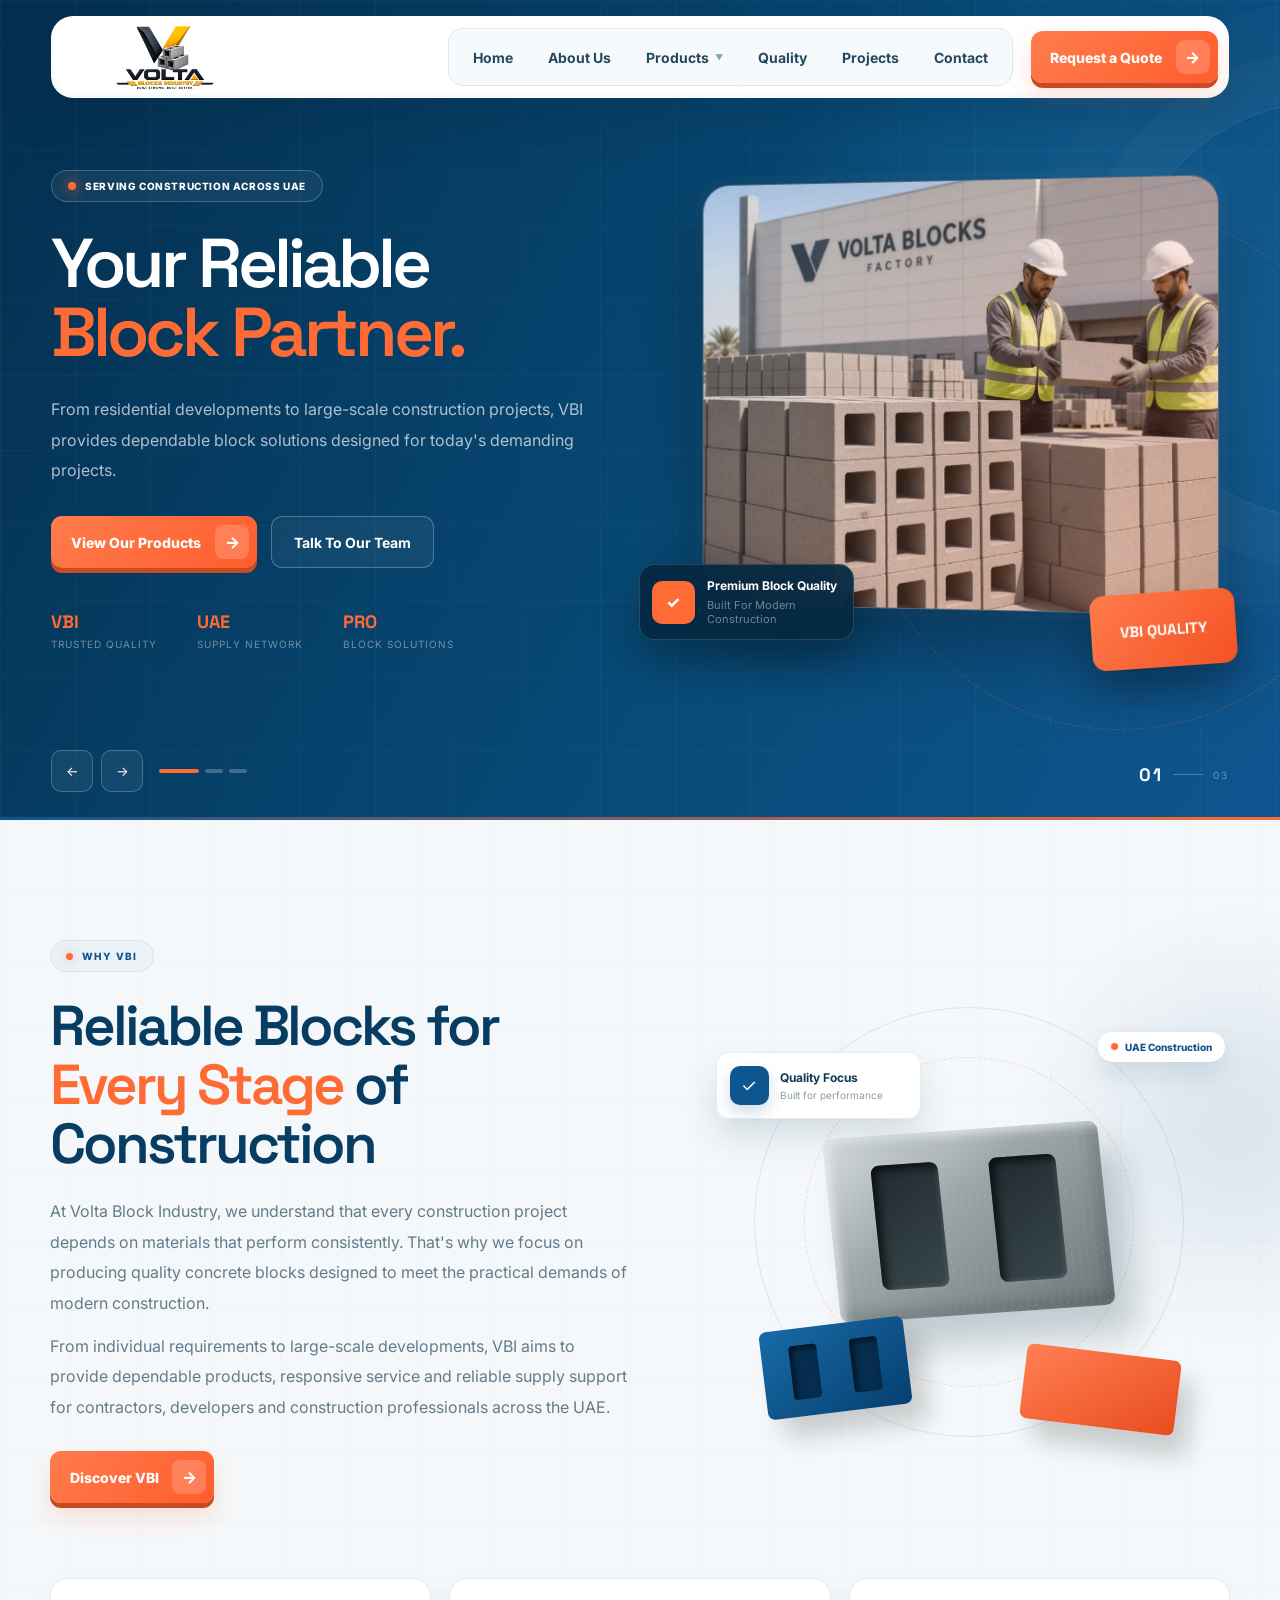
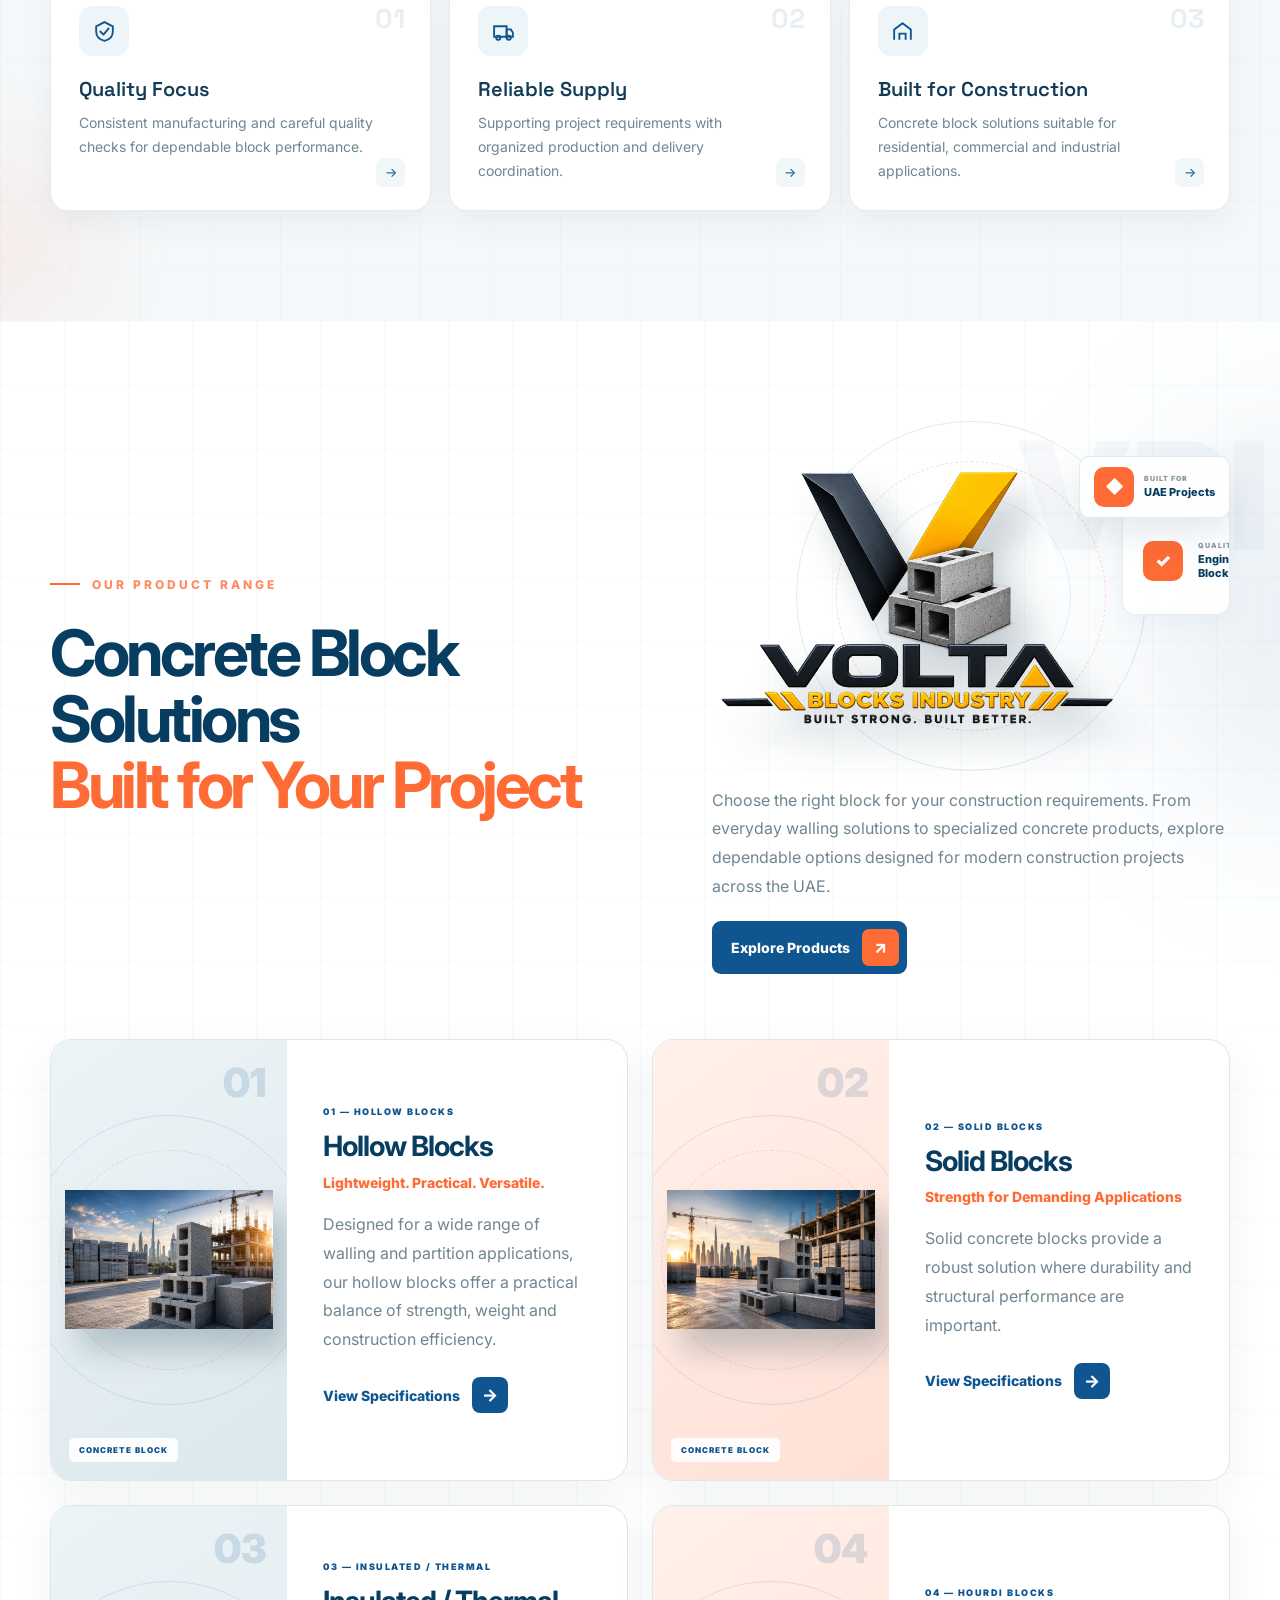
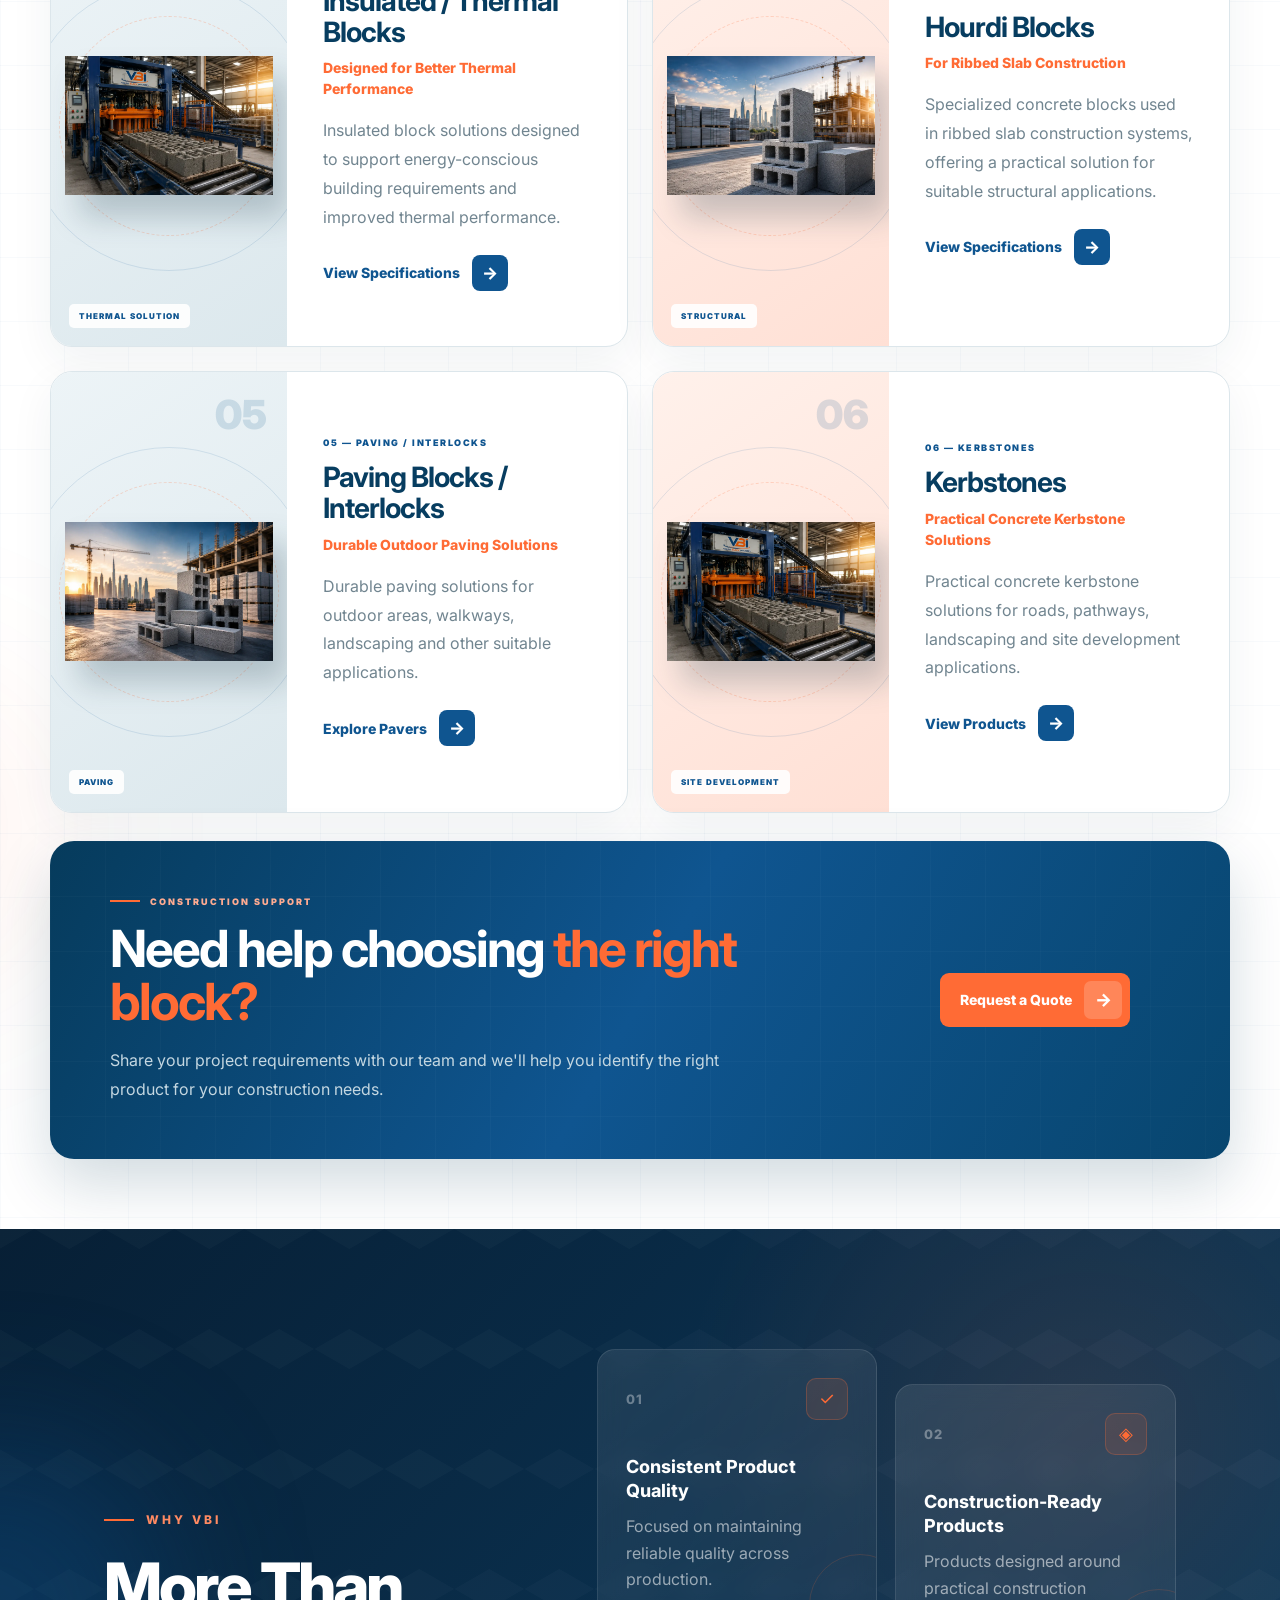
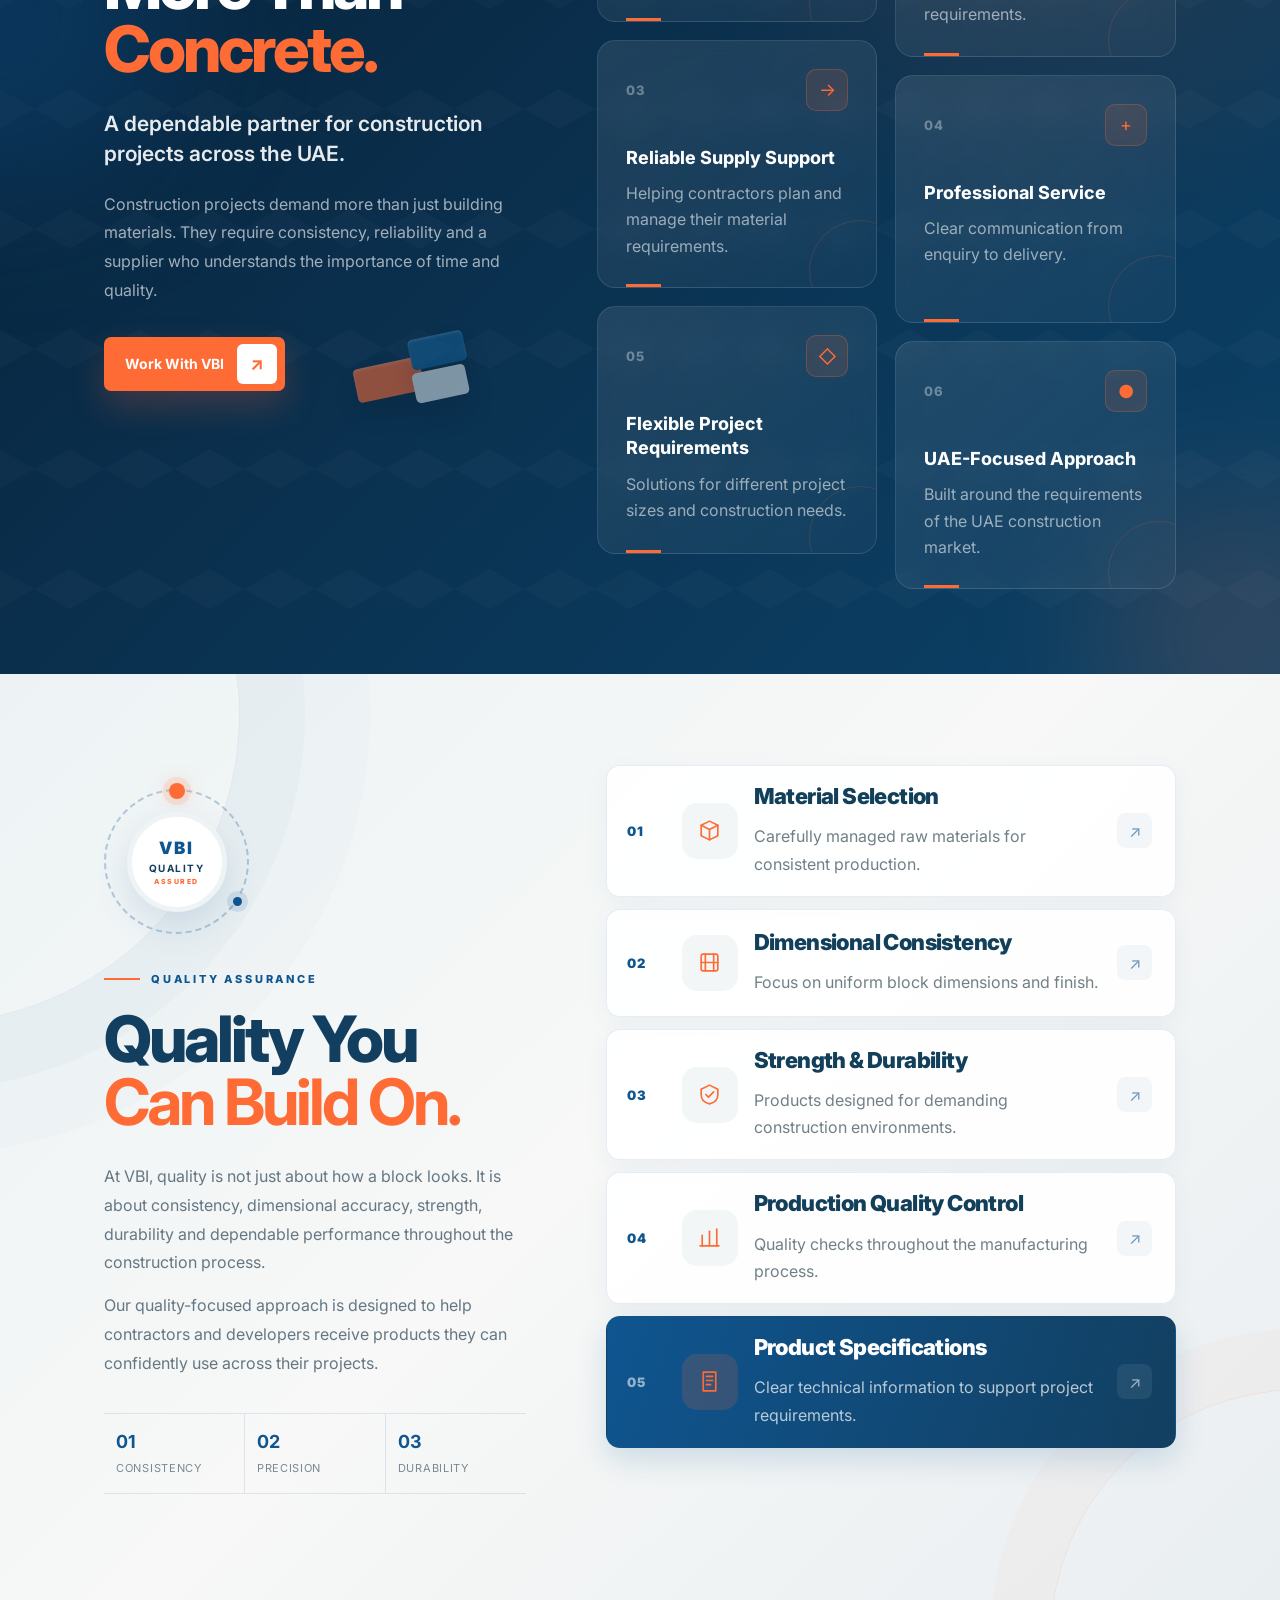
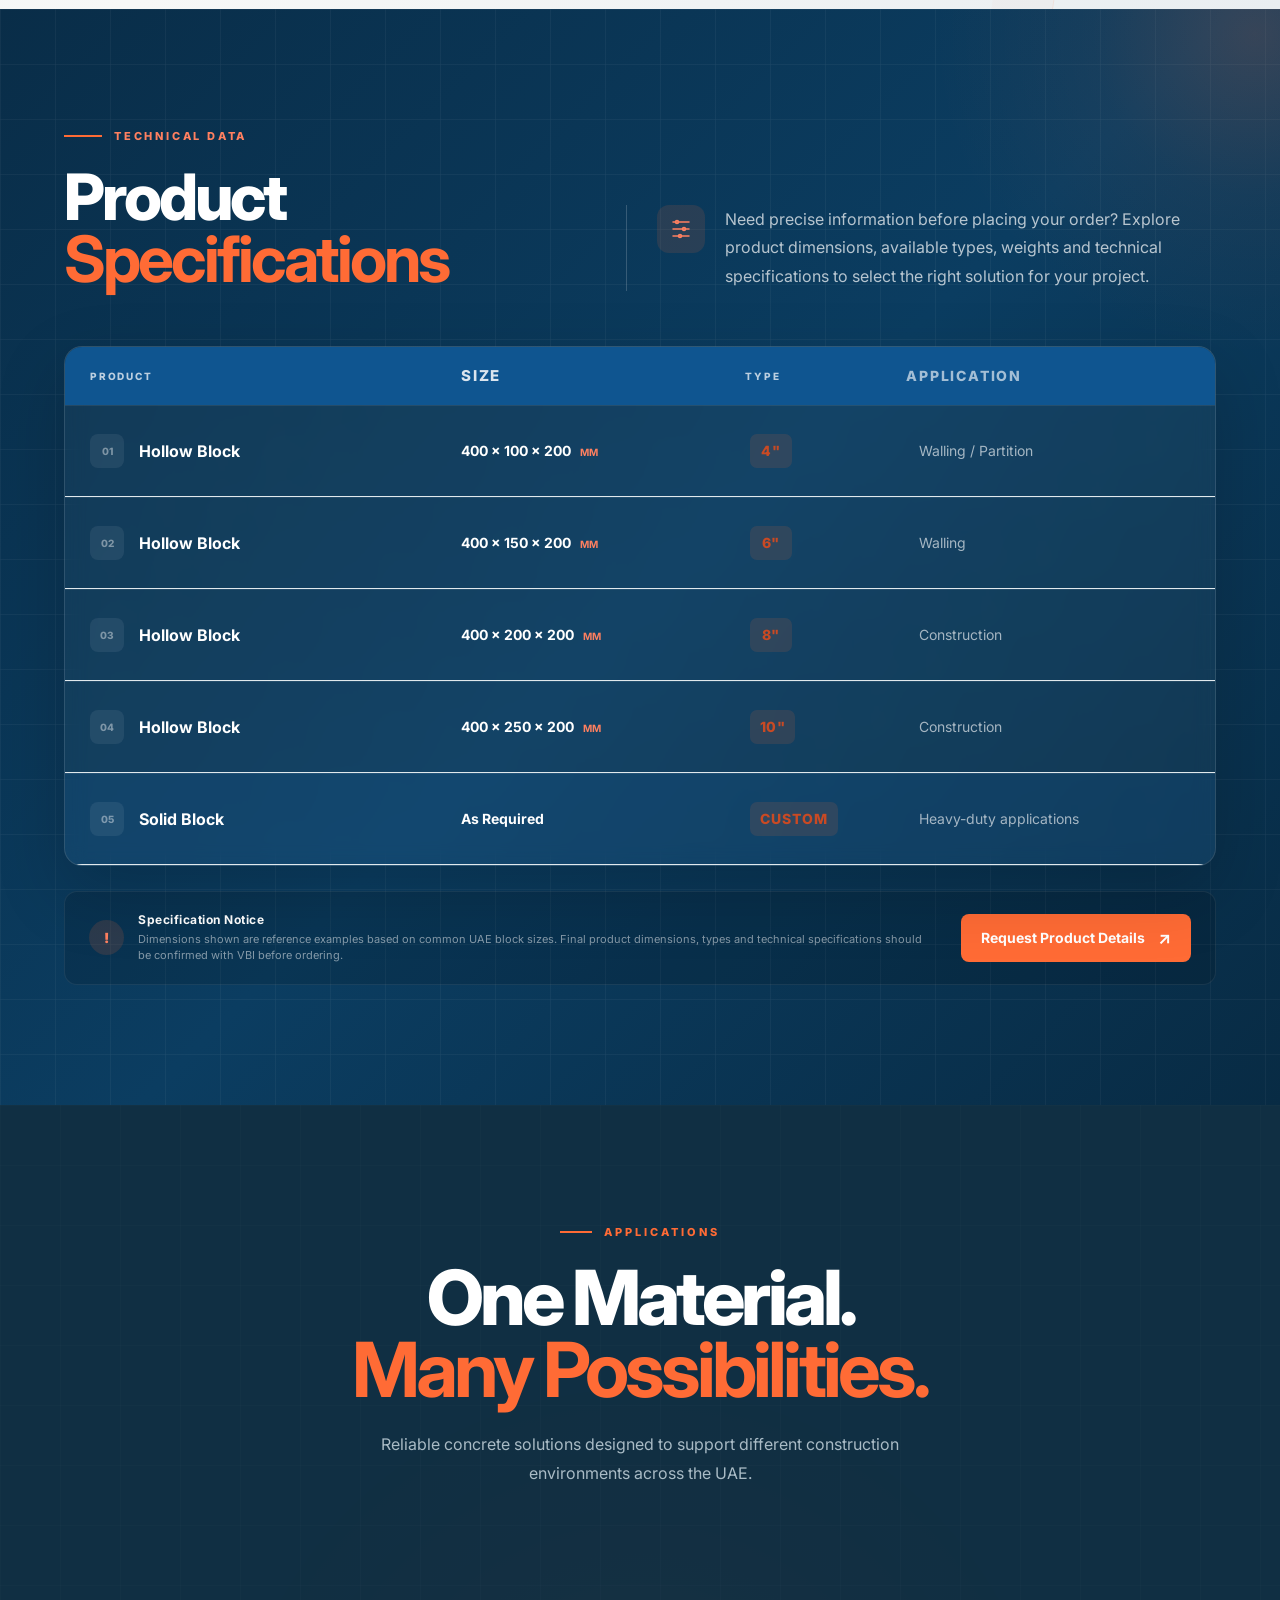
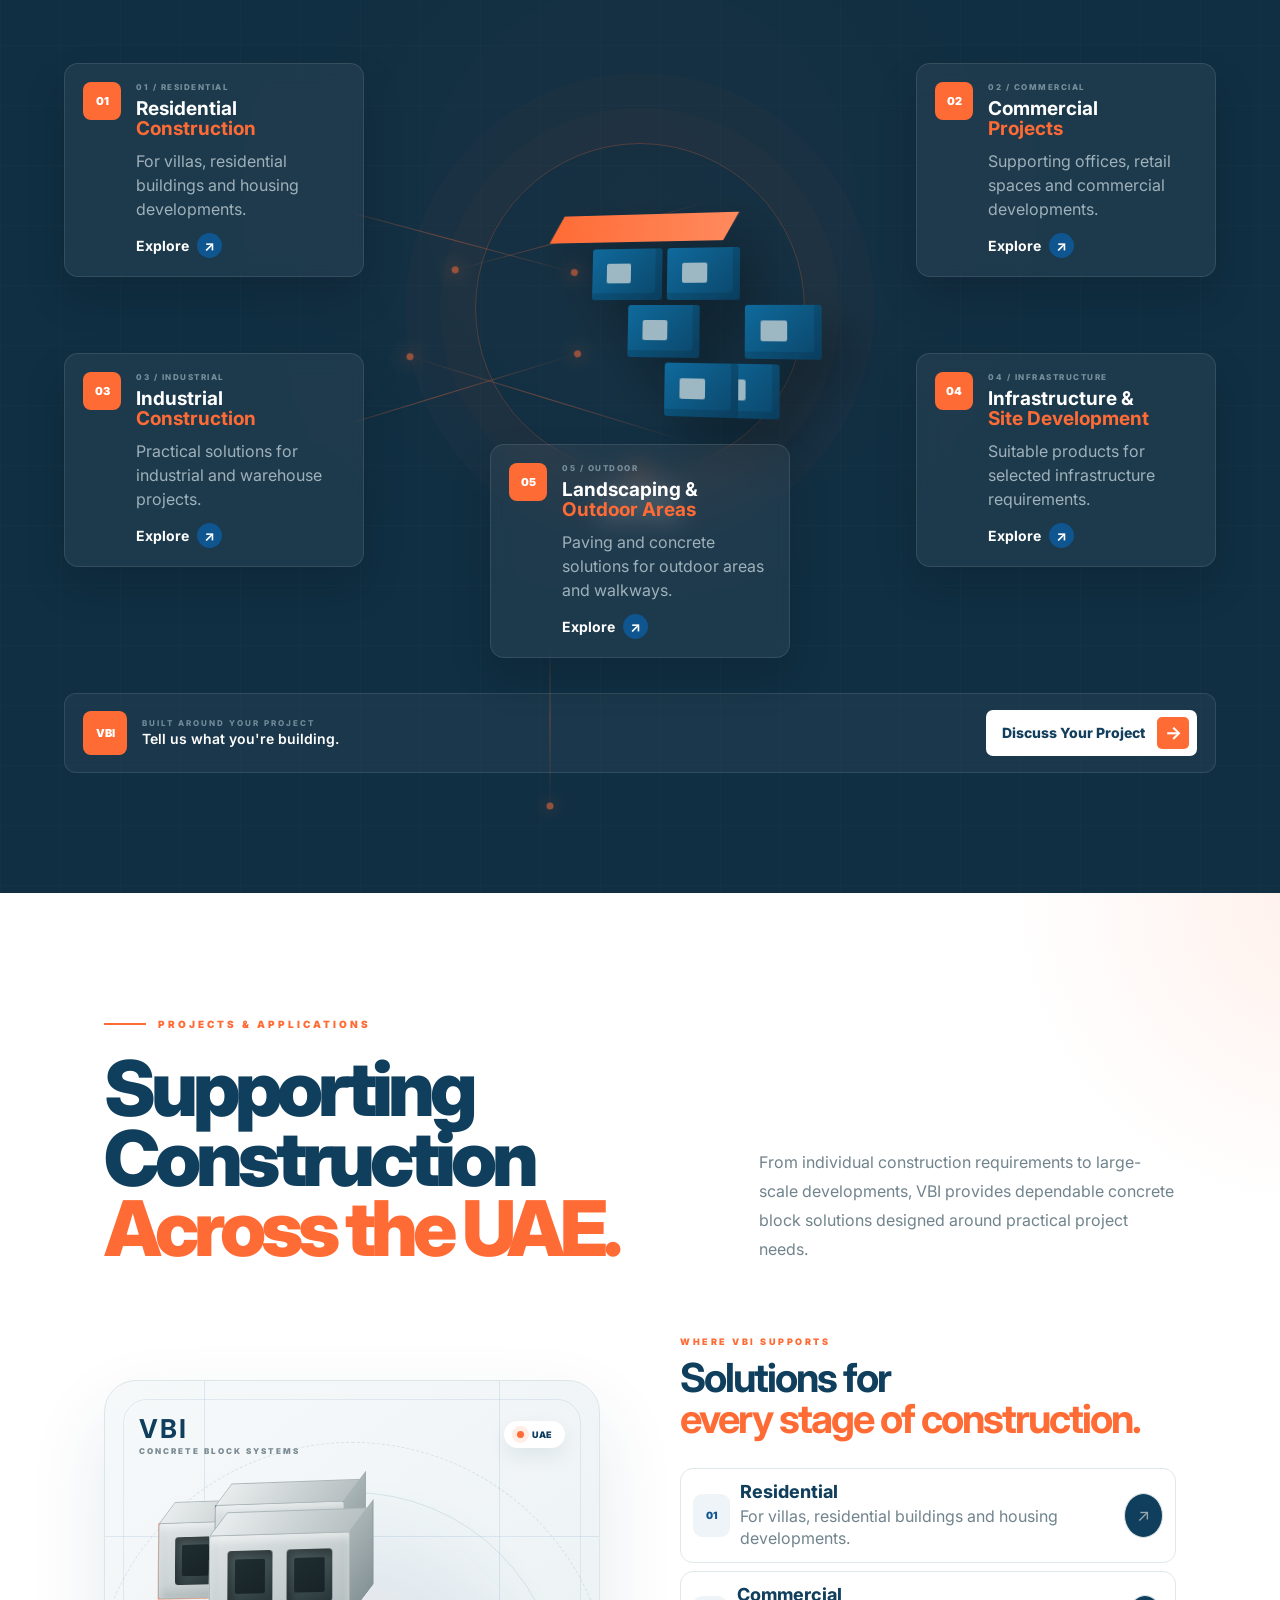
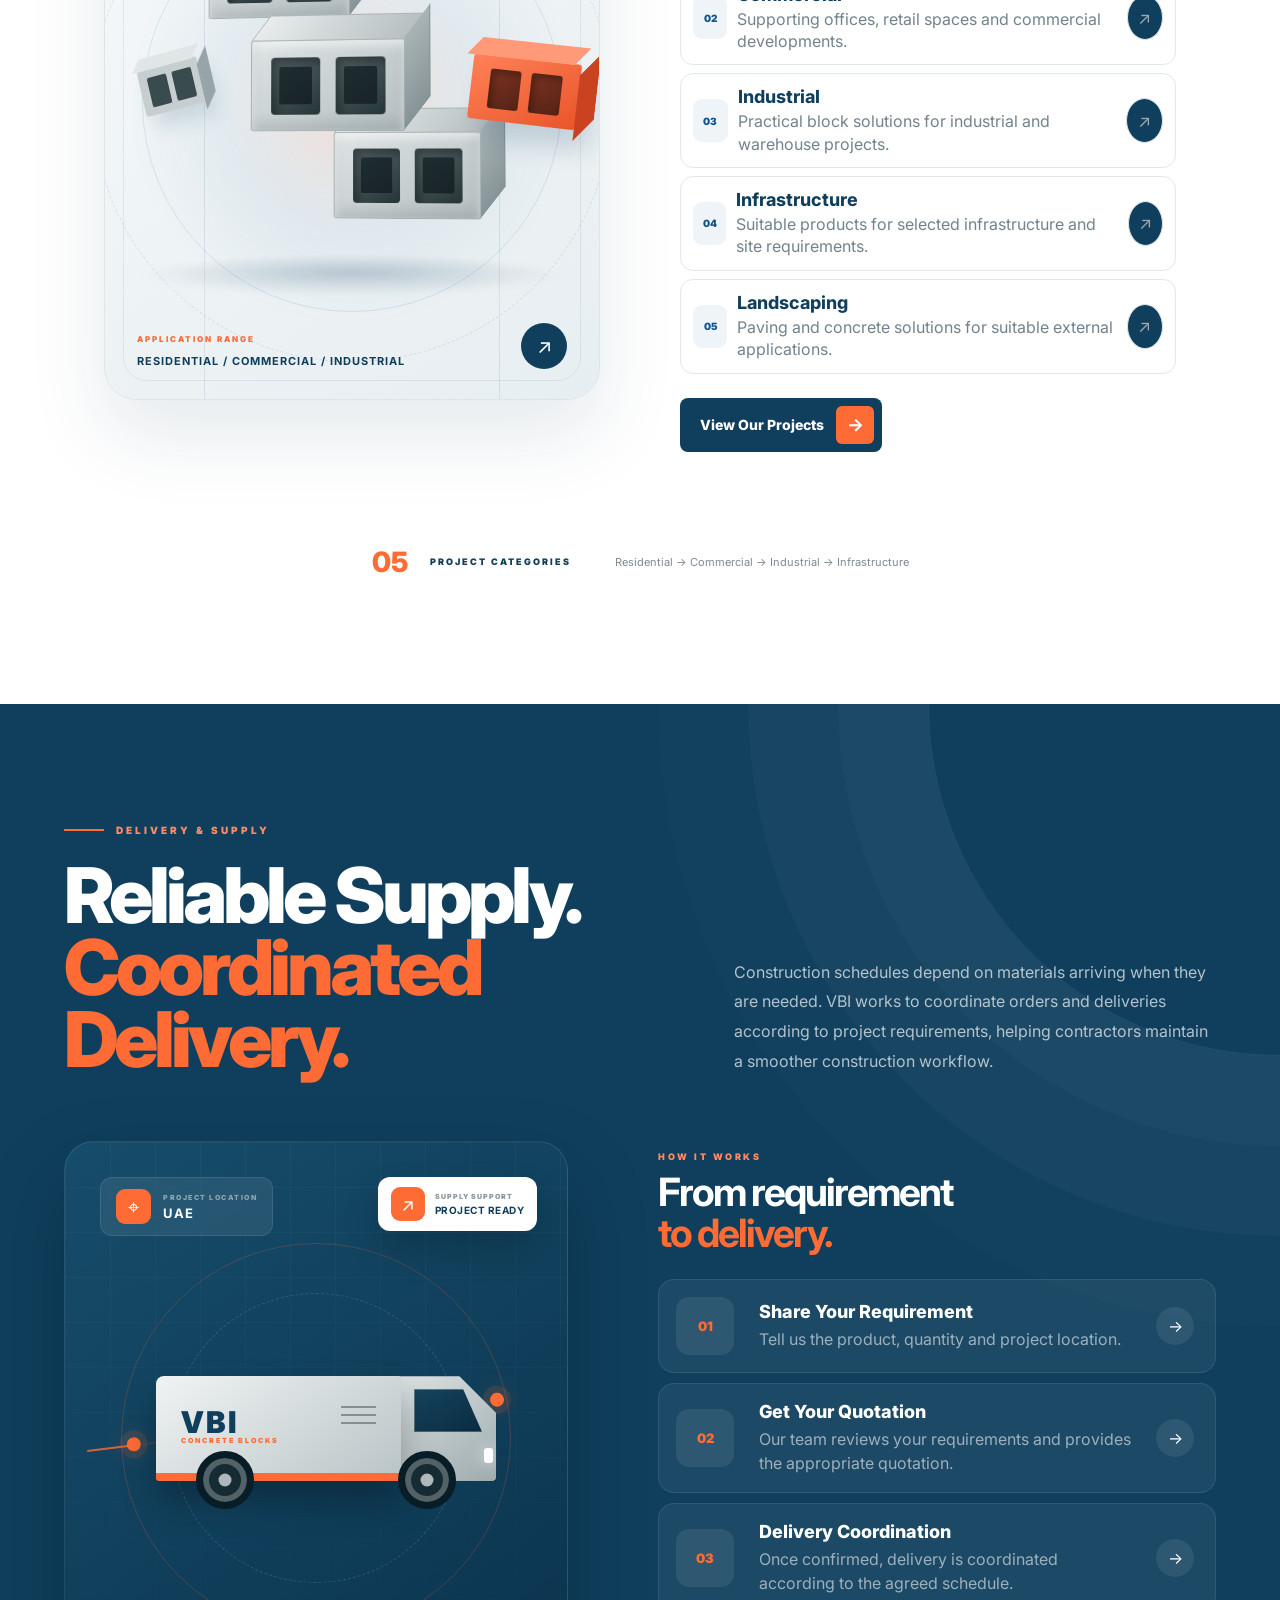
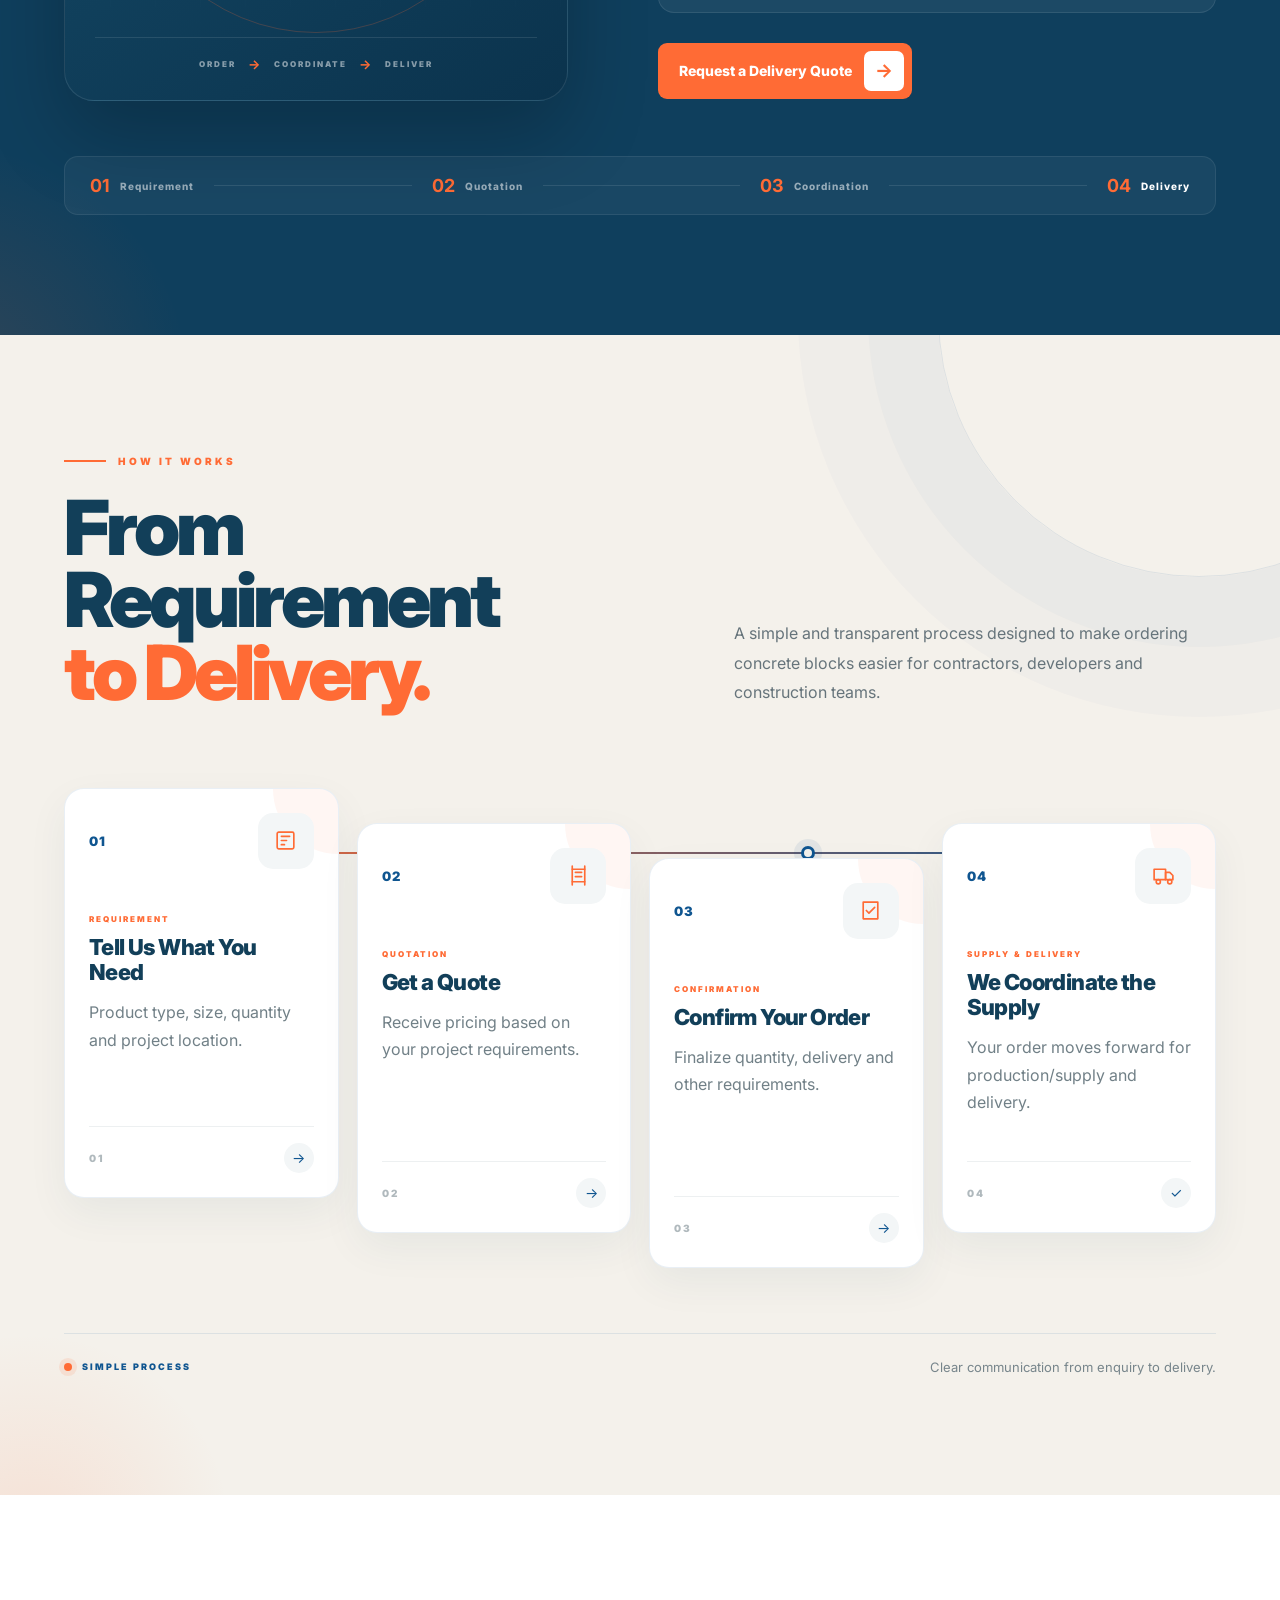
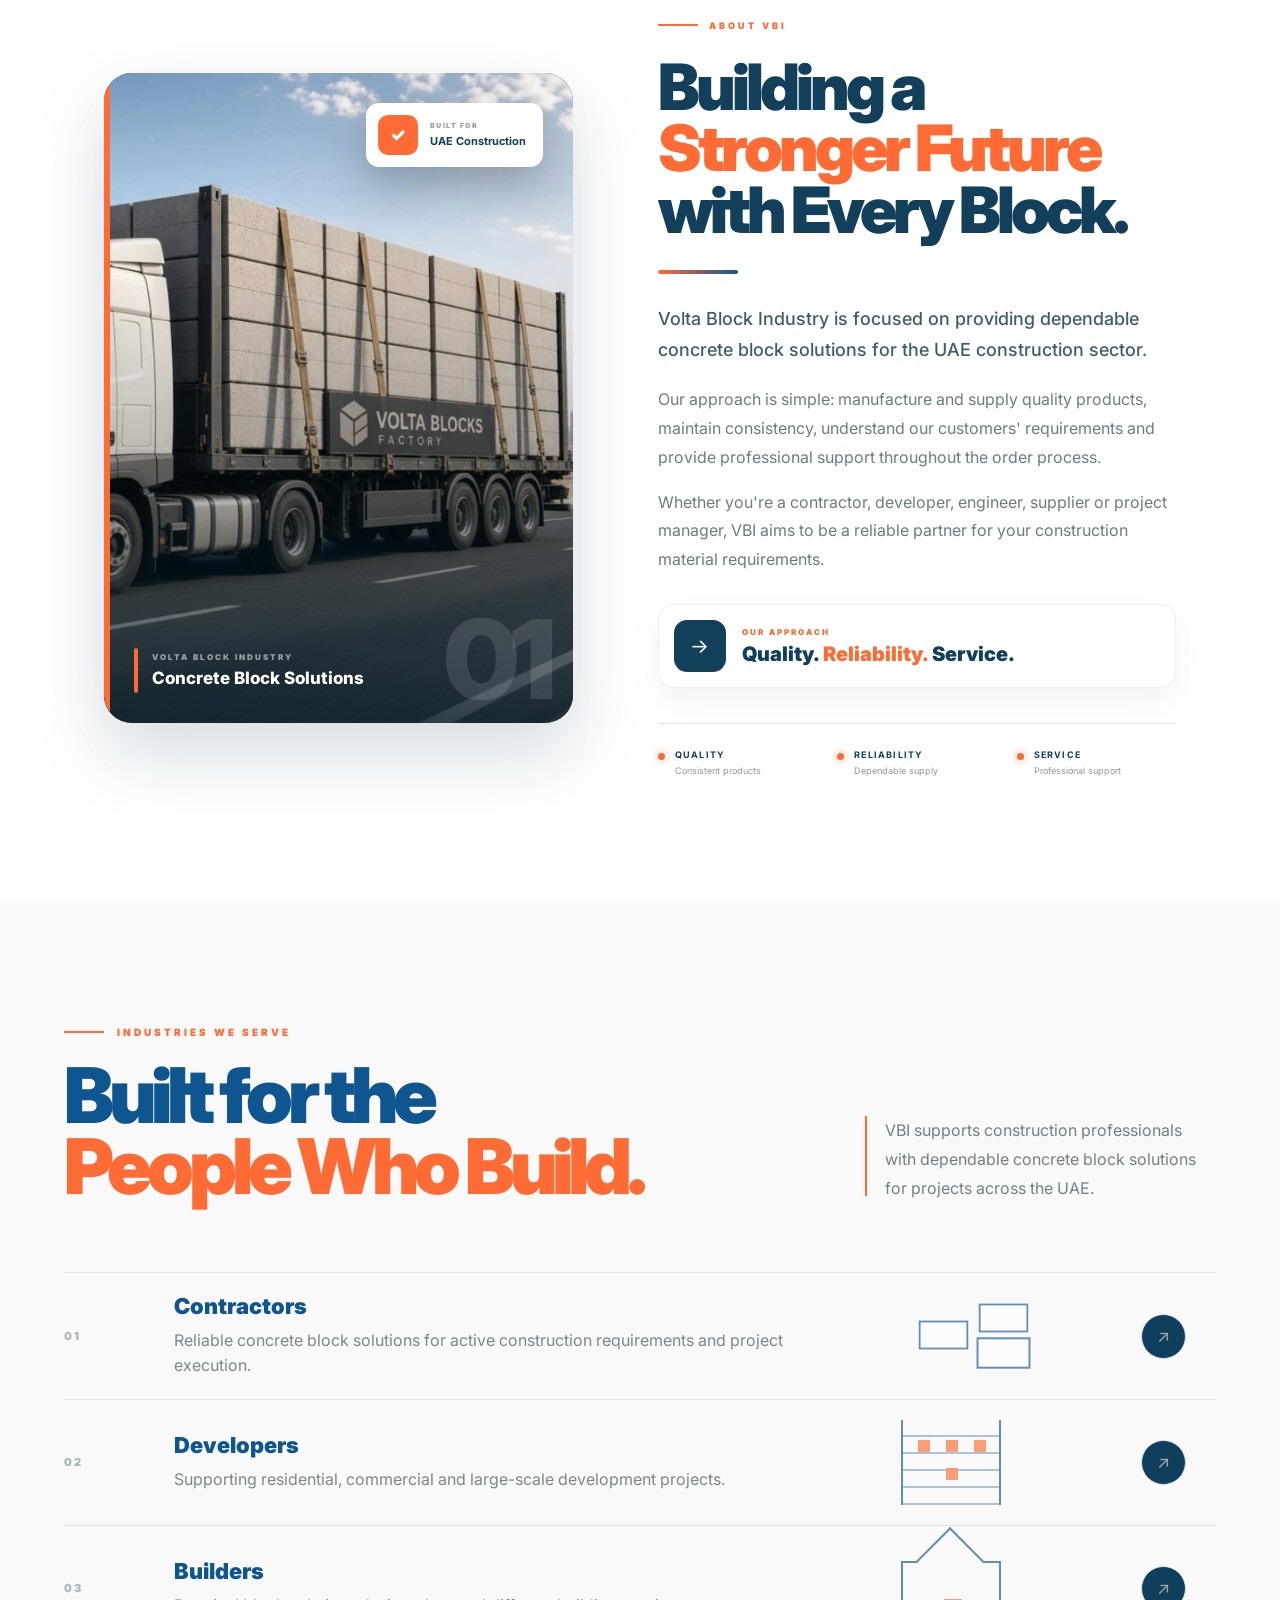
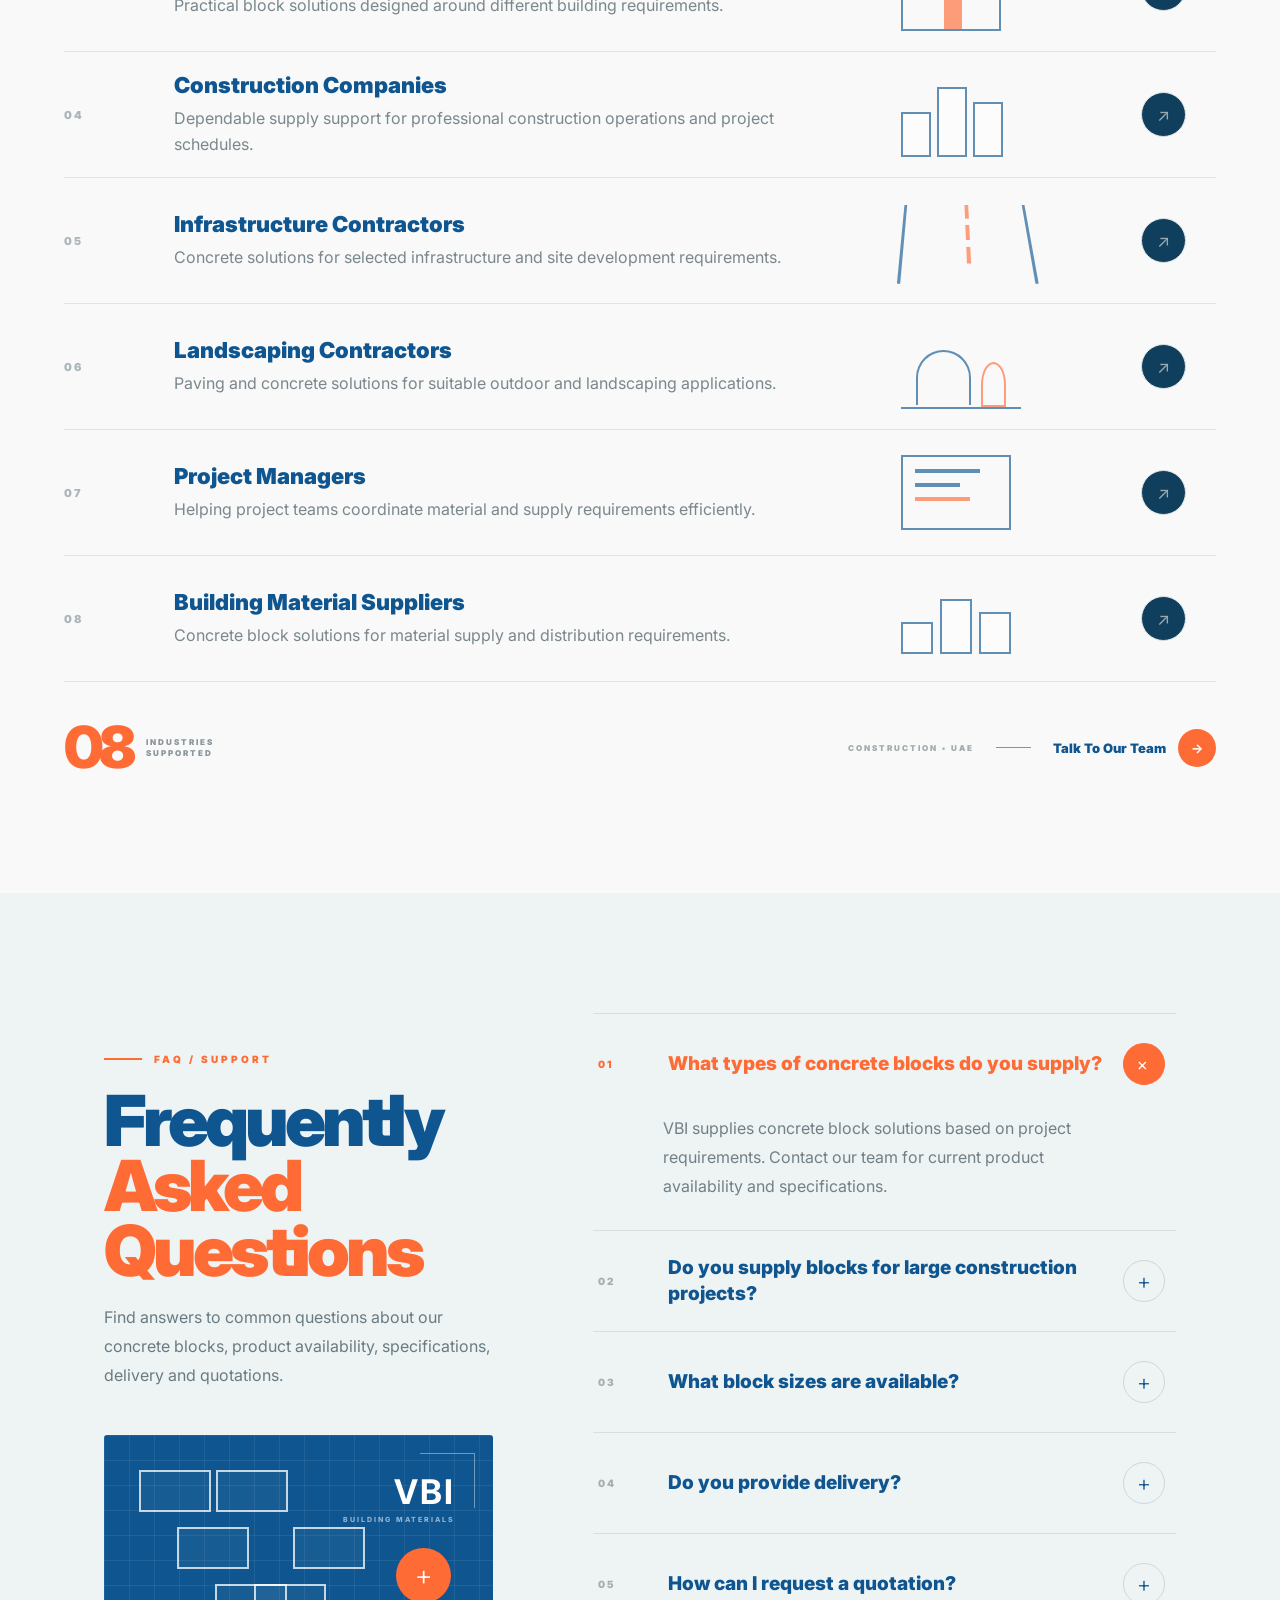
==== commit d703b3f1: "refactor: update site logos and media assets" ====
--- a/index.html
+++ b/index.html
@@ -26,8 +26,8 @@
         <a href="index.html" class="logo-box">
 
             <img
-                src="assets/images/logos/Volta-Brick-logo-two.png"
-                alt="Volta Block Industry"
+                src="assets/images/logos/volta-blocks-logo.webp"
+                alt="Volta Blocks Industry"
             >
 
         </a>
@@ -215,8 +215,8 @@
                     <div class="image-card">
 
                         <img
-                            src="assets/images/hero/Block-machine.webp"
-                            alt="Concrete Blocks"
+                            src="assets/images/hero/volta-blocks-factory-inspection.webp"
+                            alt="Volta Blocks Factory Quality Inspection"
                         >
 
                     </div>
@@ -375,8 +375,8 @@
                     <div class="image-card">
 
                         <img
-                            src="assets/images/hero/Block-seconf.webp"
-                            alt="Block Manufacturing"
+                            src="assets/images/hero/volta-blocks-masonry-construction.webp"
+                            alt="Volta Blocks Masonry Construction on UAE Site"
                         >
 
                     </div>
@@ -531,8 +531,8 @@
                     <div class="image-card">
 
                         <img
-                            src="assets/images/hero/Block-first.webp"
-                            alt="Construction Project"
+                            src="assets/images/hero/volta-blocks-delivery-fleet.webp"
+                            alt="Volta Blocks Factory Delivery Fleet"
                         >
 
                     </div>
@@ -966,8 +966,8 @@
                          CHANGE THIS IMAGE PATH
                     ====================================== -->
 
-                        <img src="assets/images/logos/Volta-Brick-logo-one.png" class="vbi-main-image"
-                            alt="Volta Block Industry Concrete Blocks">
+                        <img src="assets/images/logos/volta-blocks-logo.webp" class="vbi-main-image"
+                            alt="Volta Blocks Industry Concrete Blocks">
 
 
                         <!-- QUALITY -->
@@ -3498,8 +3498,8 @@
     <div class="vbi-real-image">
 
       <img
-        src="assets/images/hero/Block-first.webp"
-        alt="Volta Block Industry concrete blocks"
+        src="assets/images/hero/volta-blocks-highway-transport.webp"
+        alt="Volta Blocks UAE Highway Transport & Delivery"
       >
 
       <div class="vbi-image-overlay"></div>
@@ -4210,8 +4210,8 @@
 
         <a href="index.html" class="footer-logo">
           <img
-            src="assets/images/logos/Volta-Brick-logo-two.png"
-            alt="Volta Block Industry"
+            src="assets/images/logos/volta-blocks-logo.webp"
+            alt="Volta Blocks Industry"
           >
         </a>
 
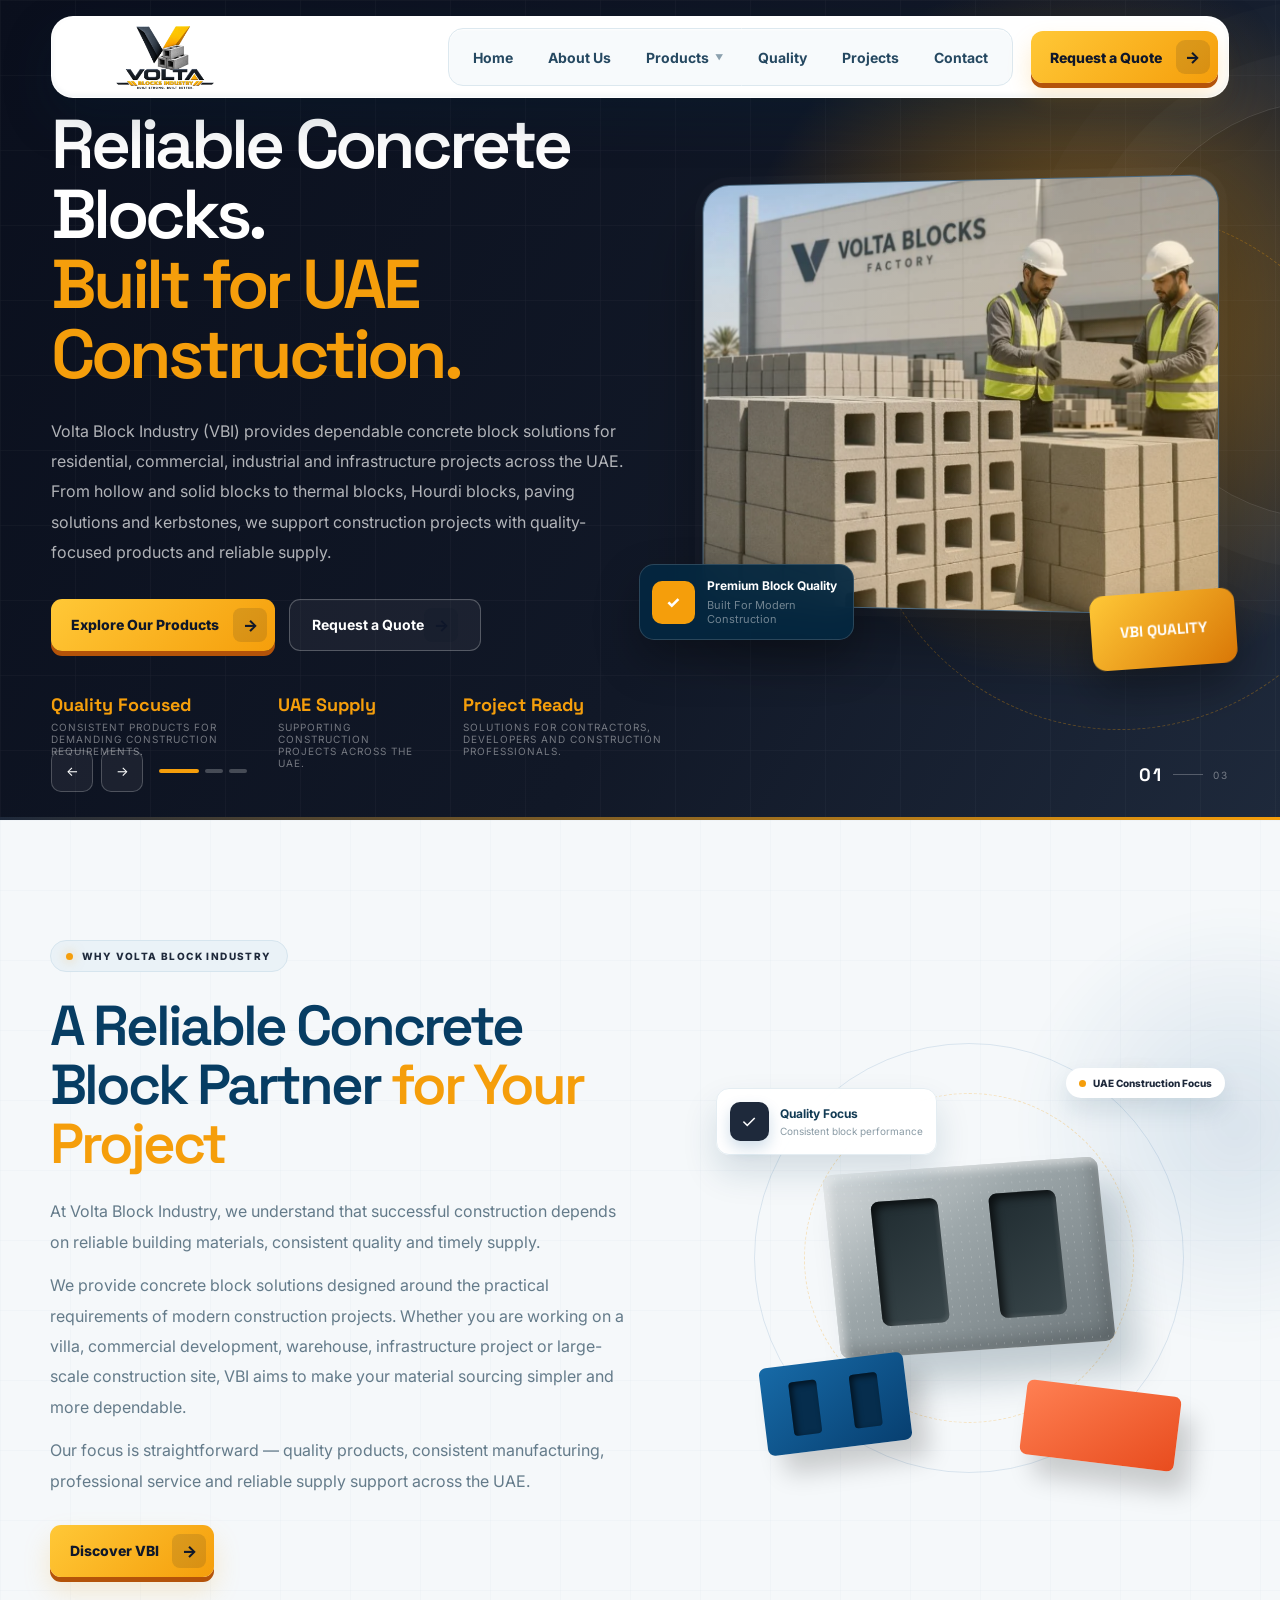
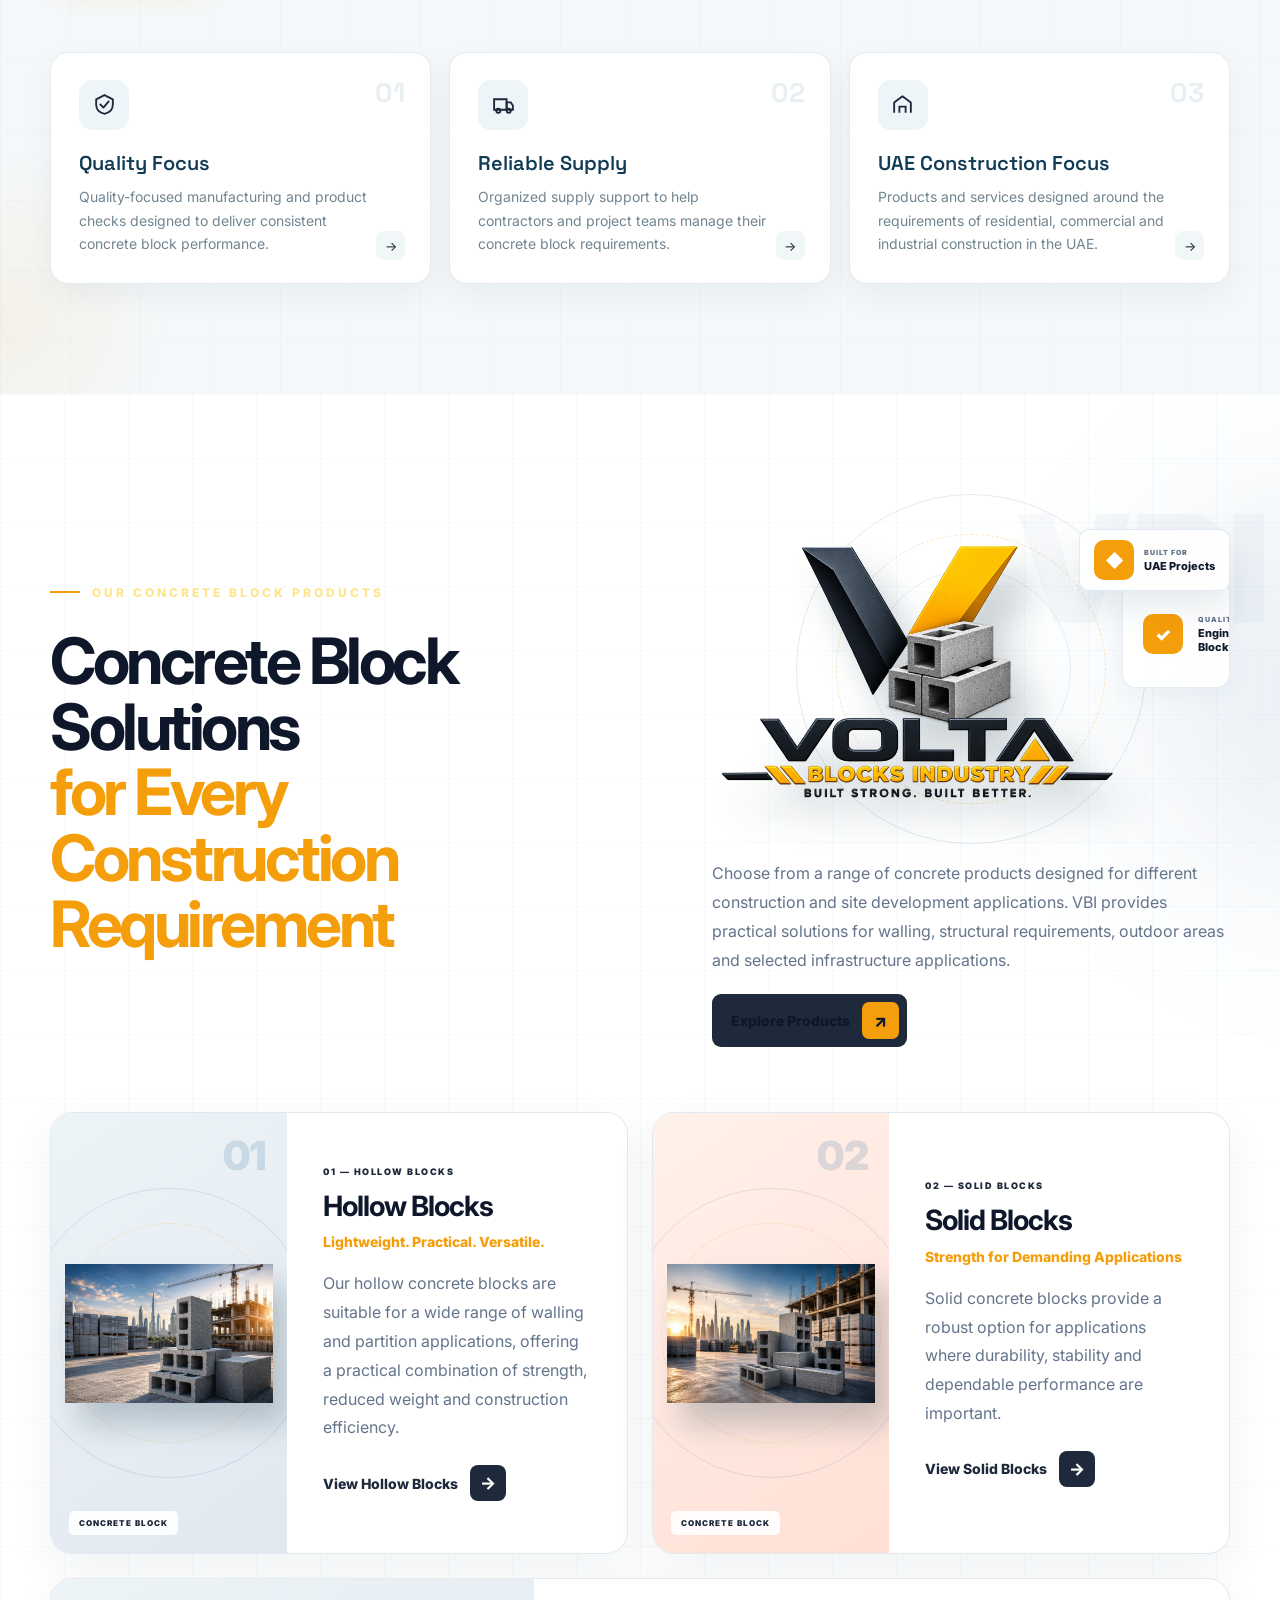
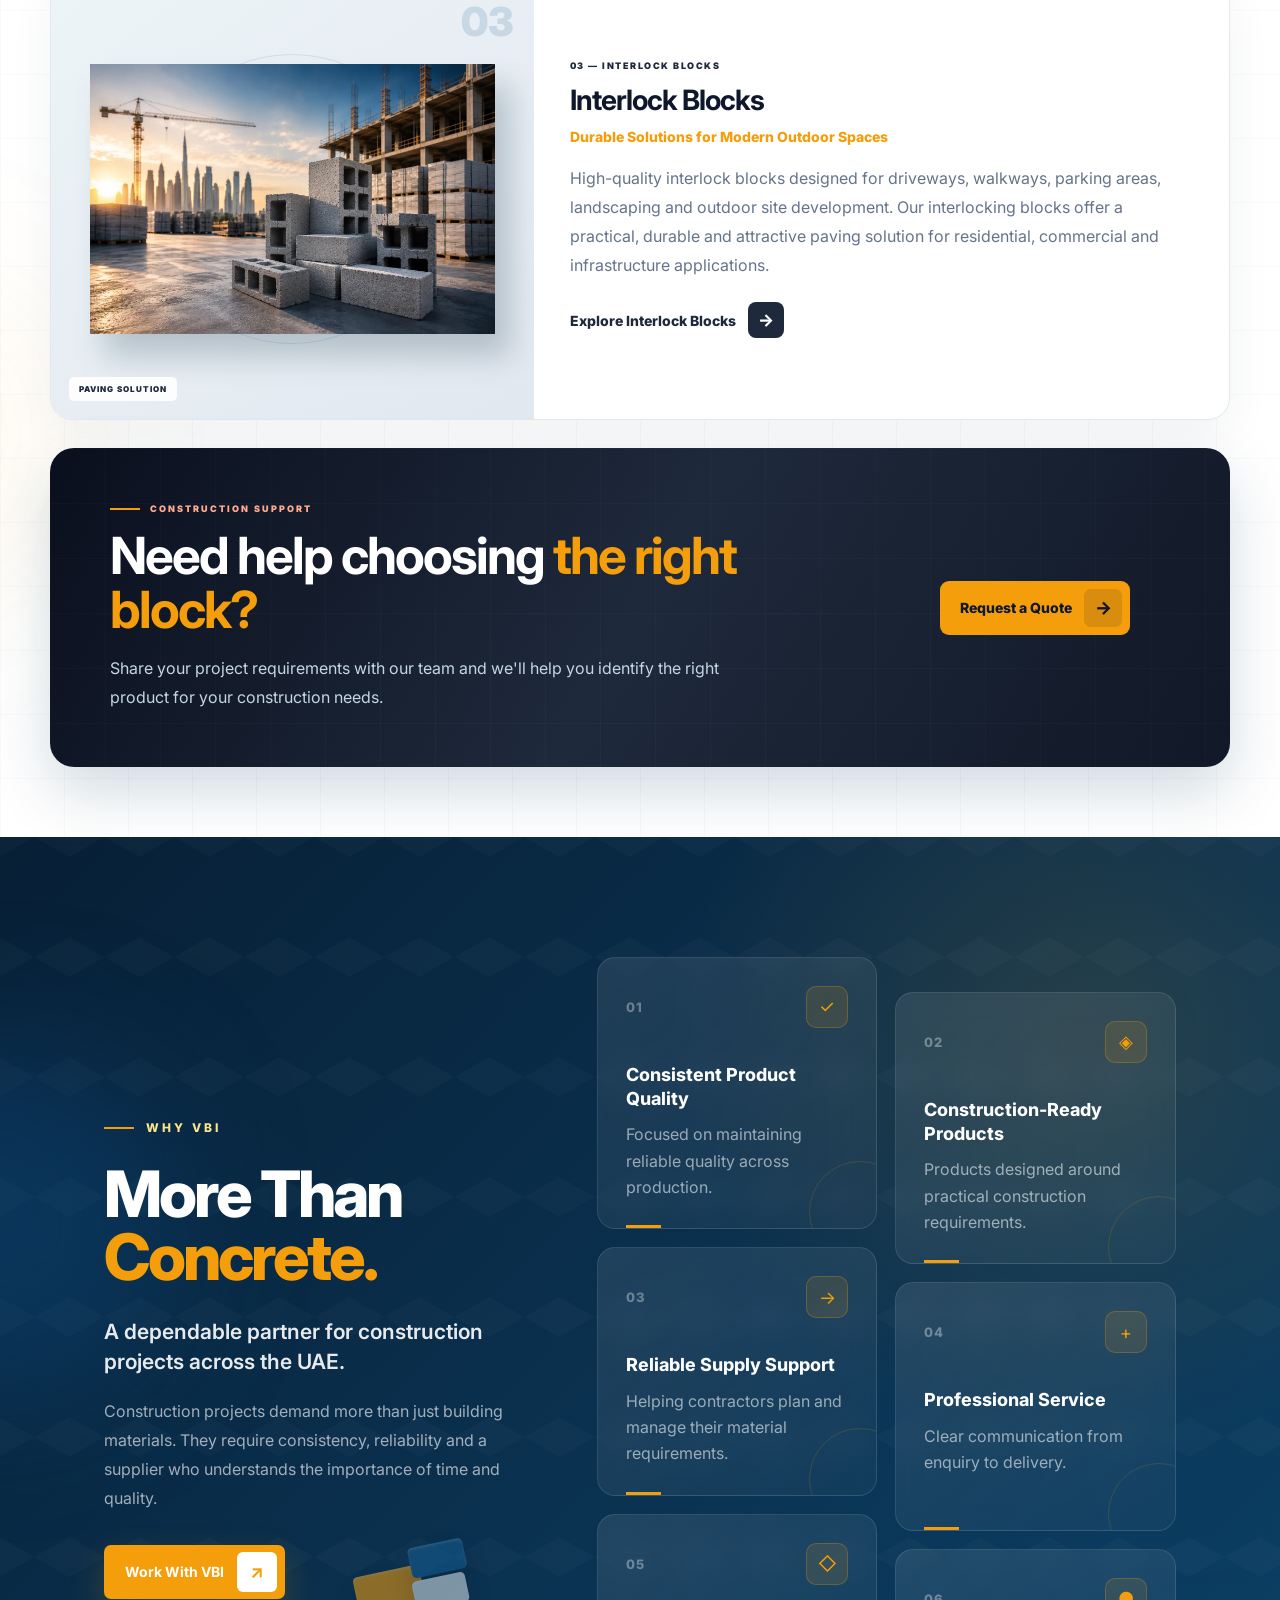
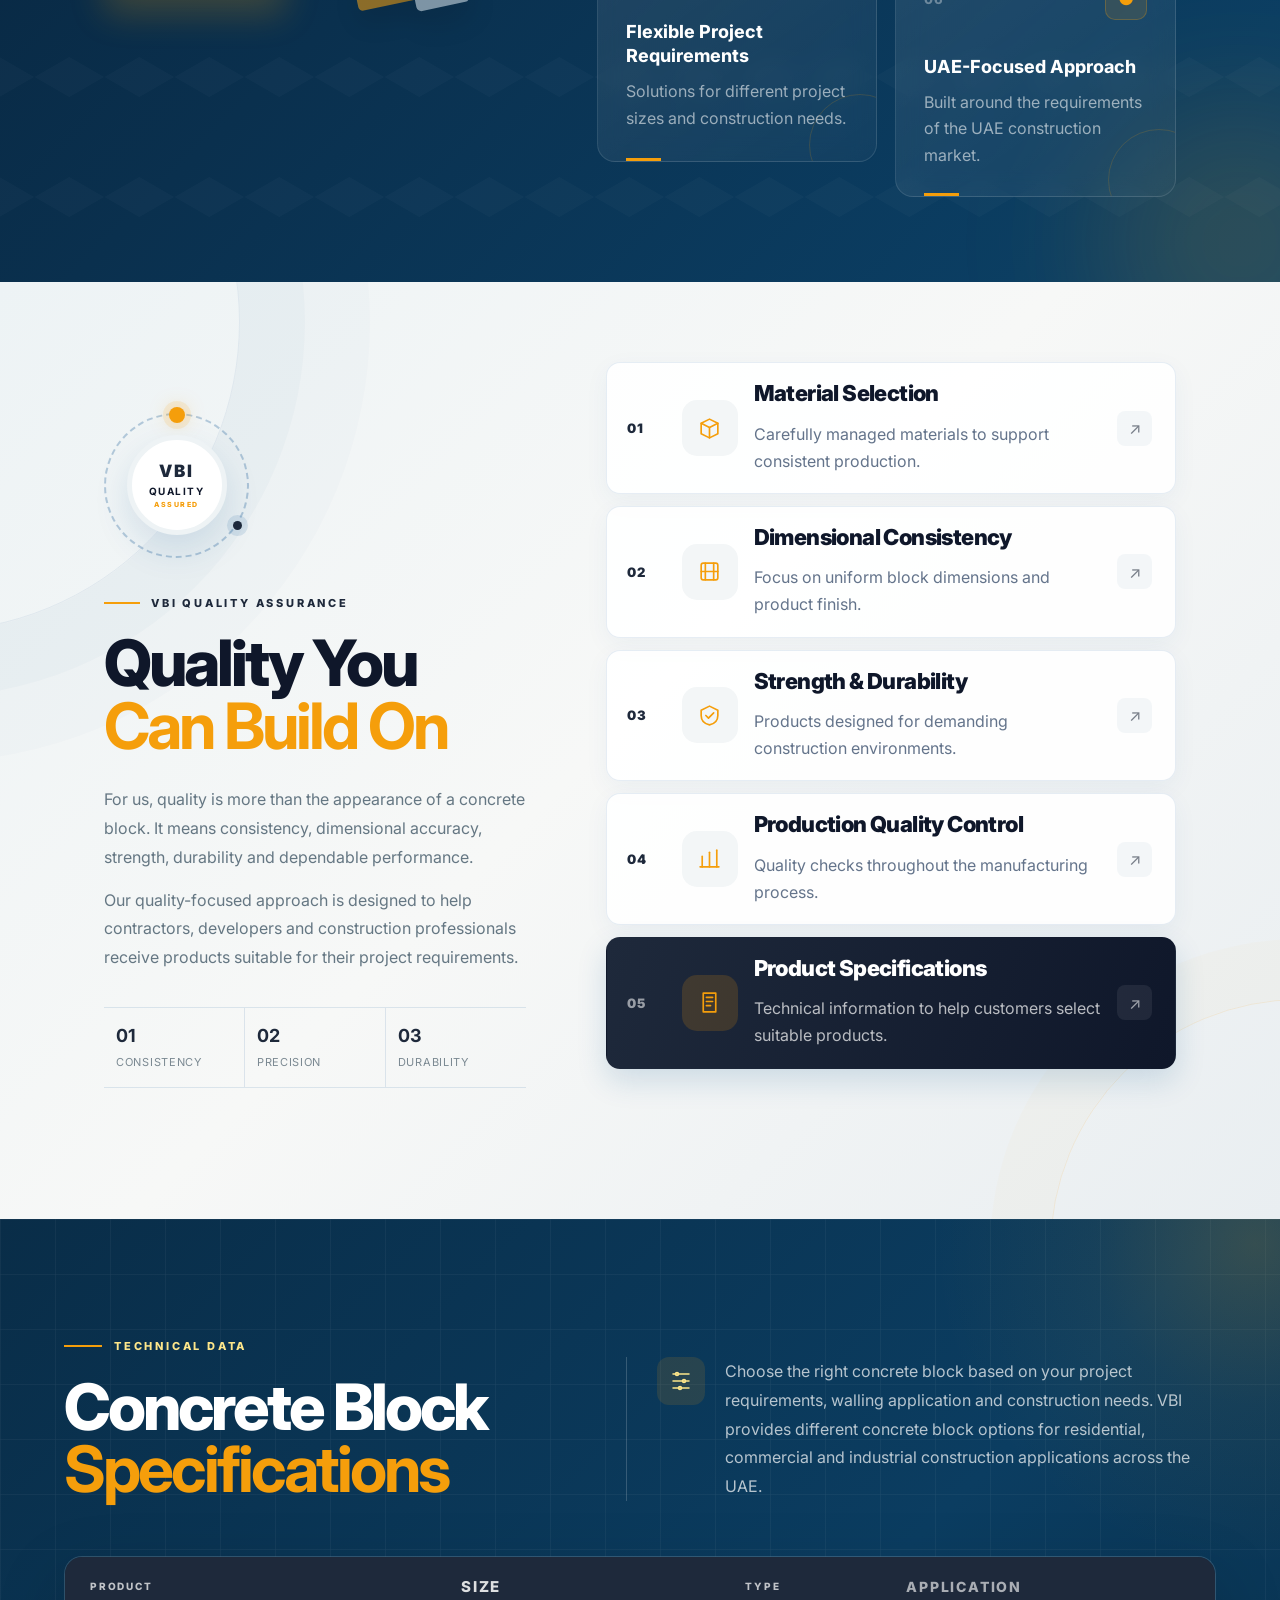
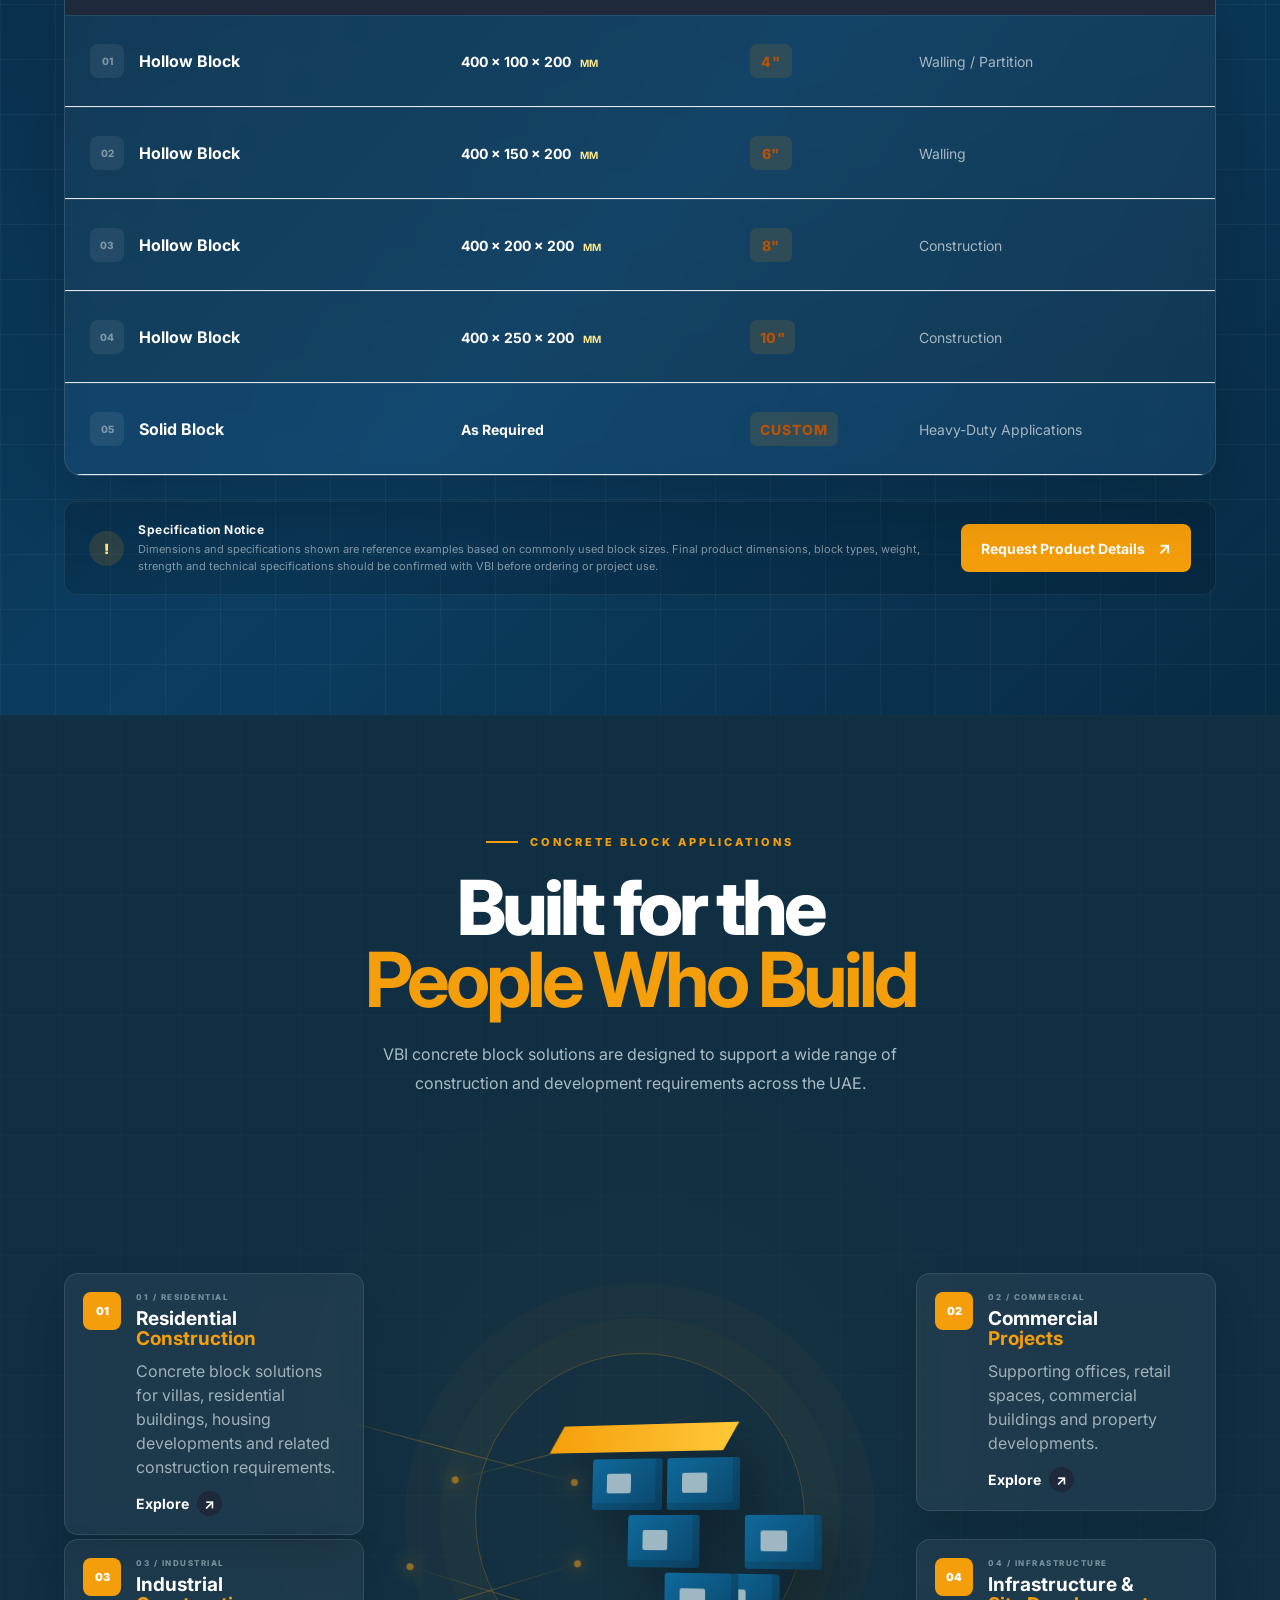
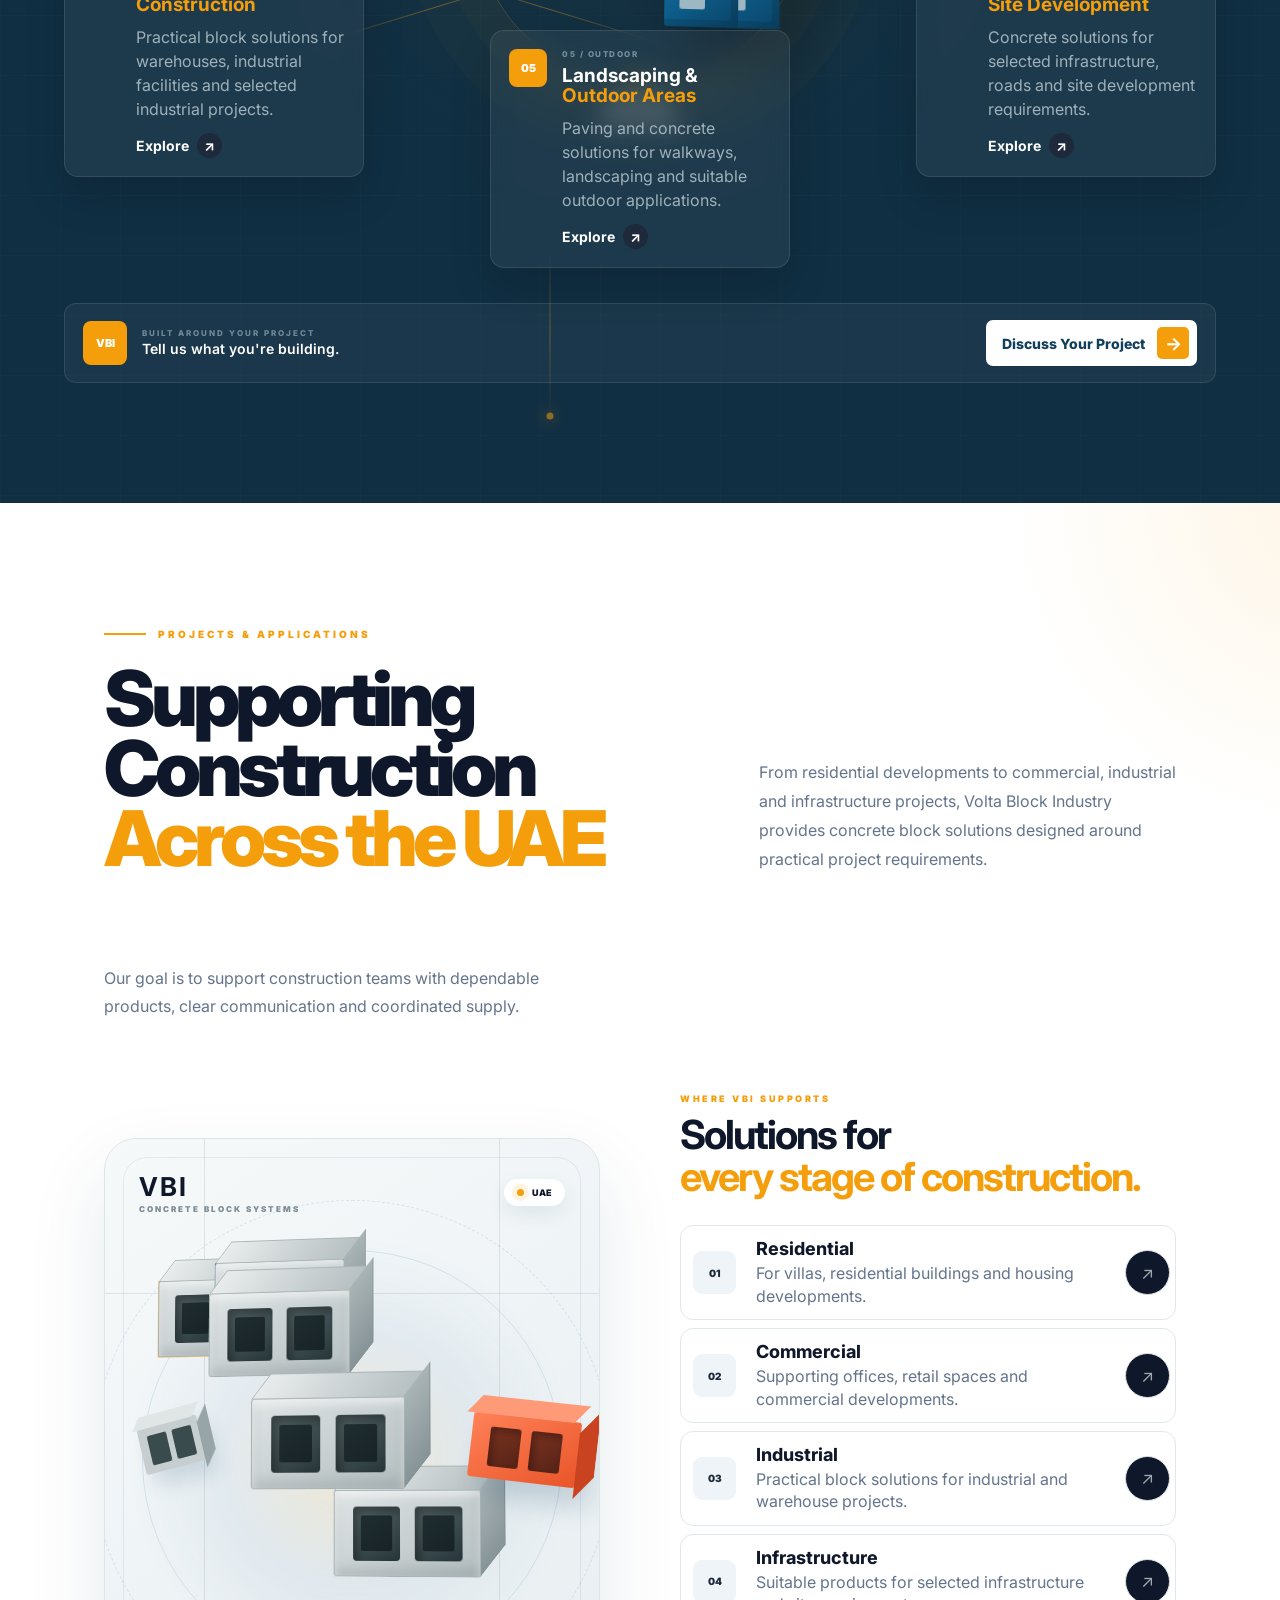
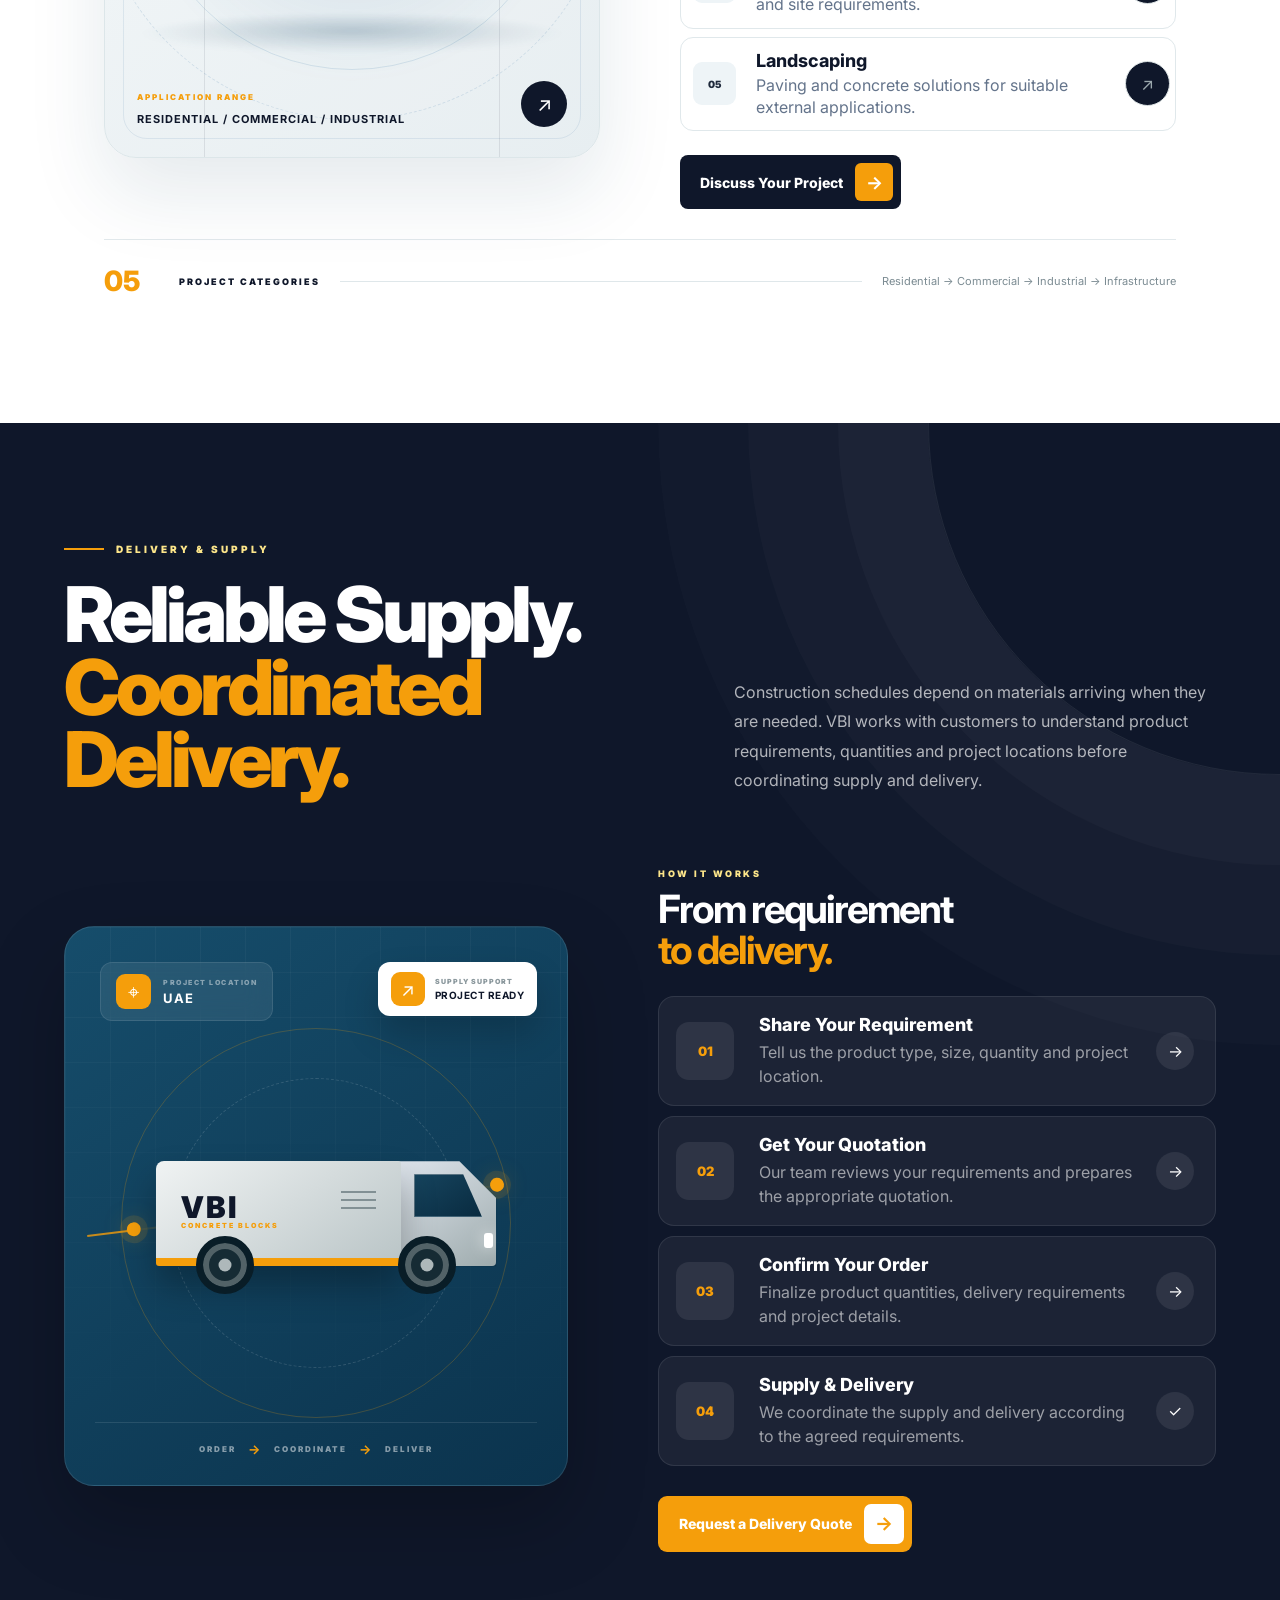
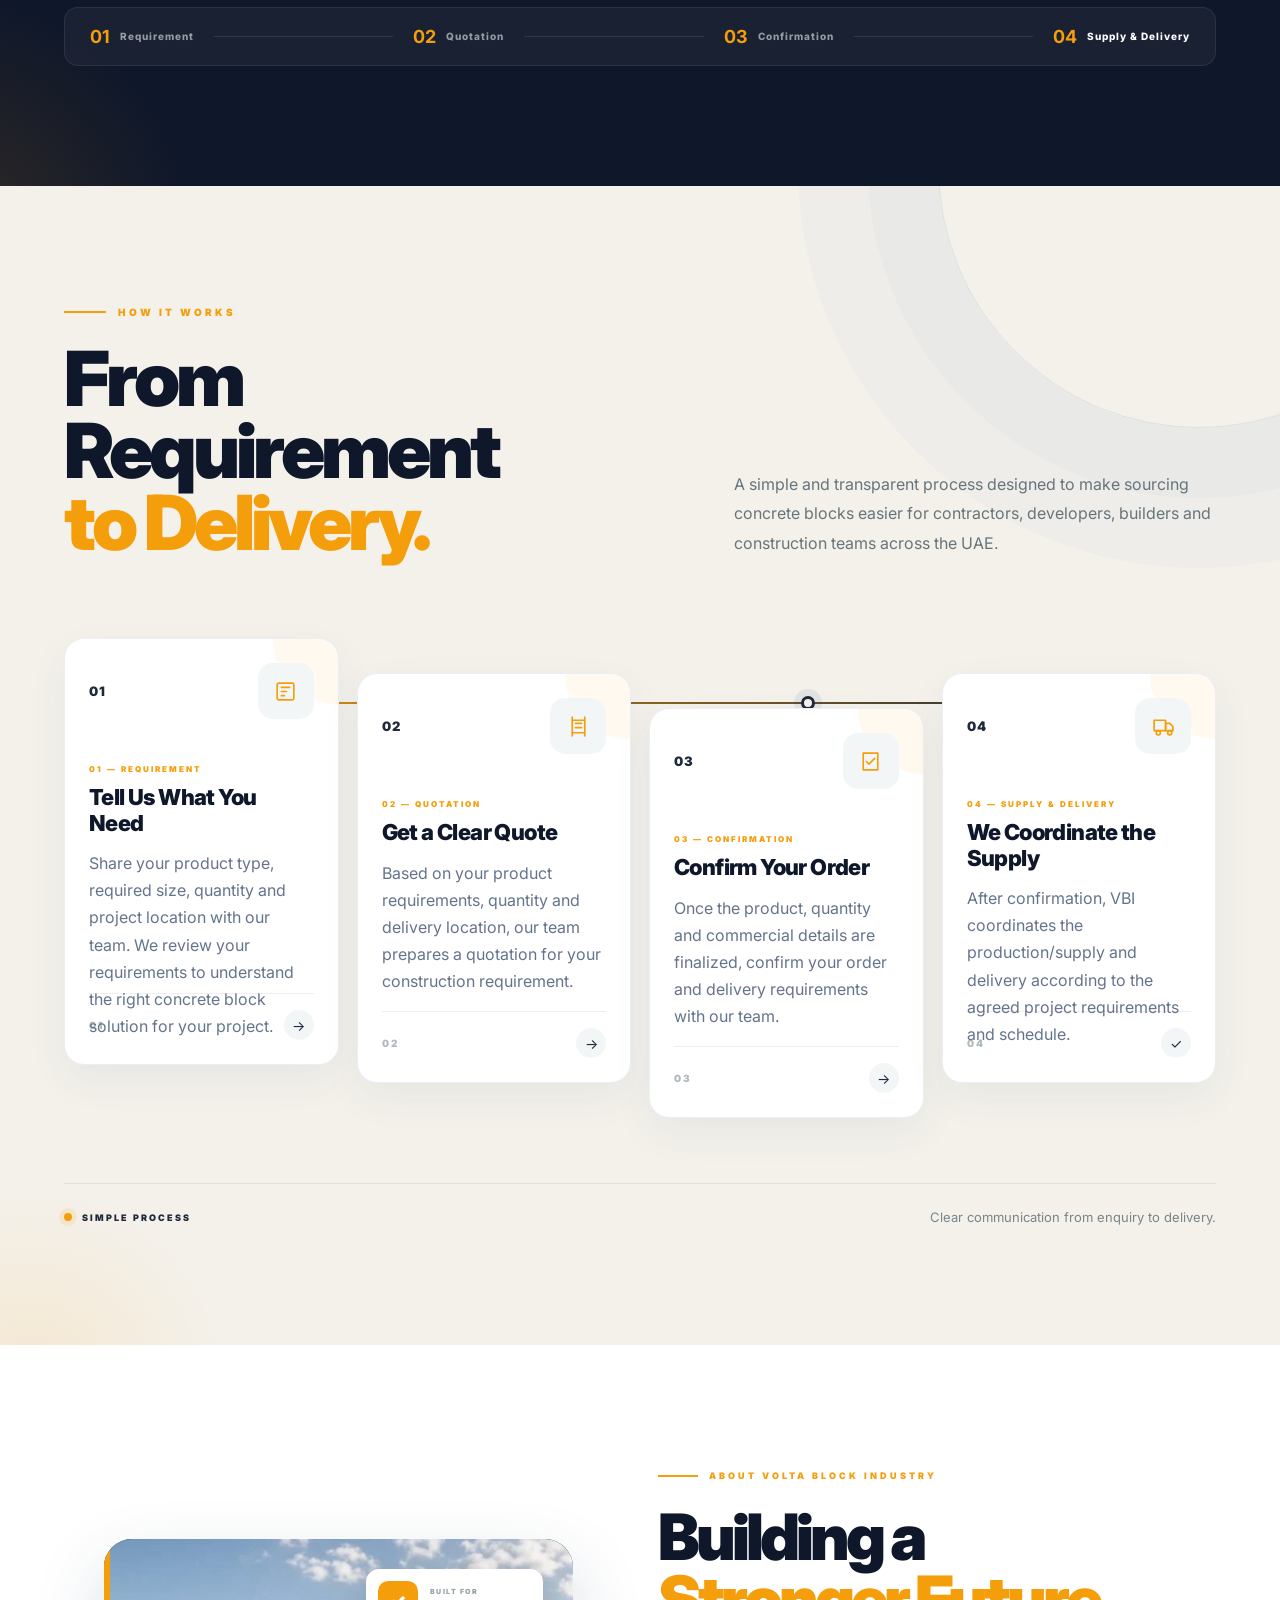
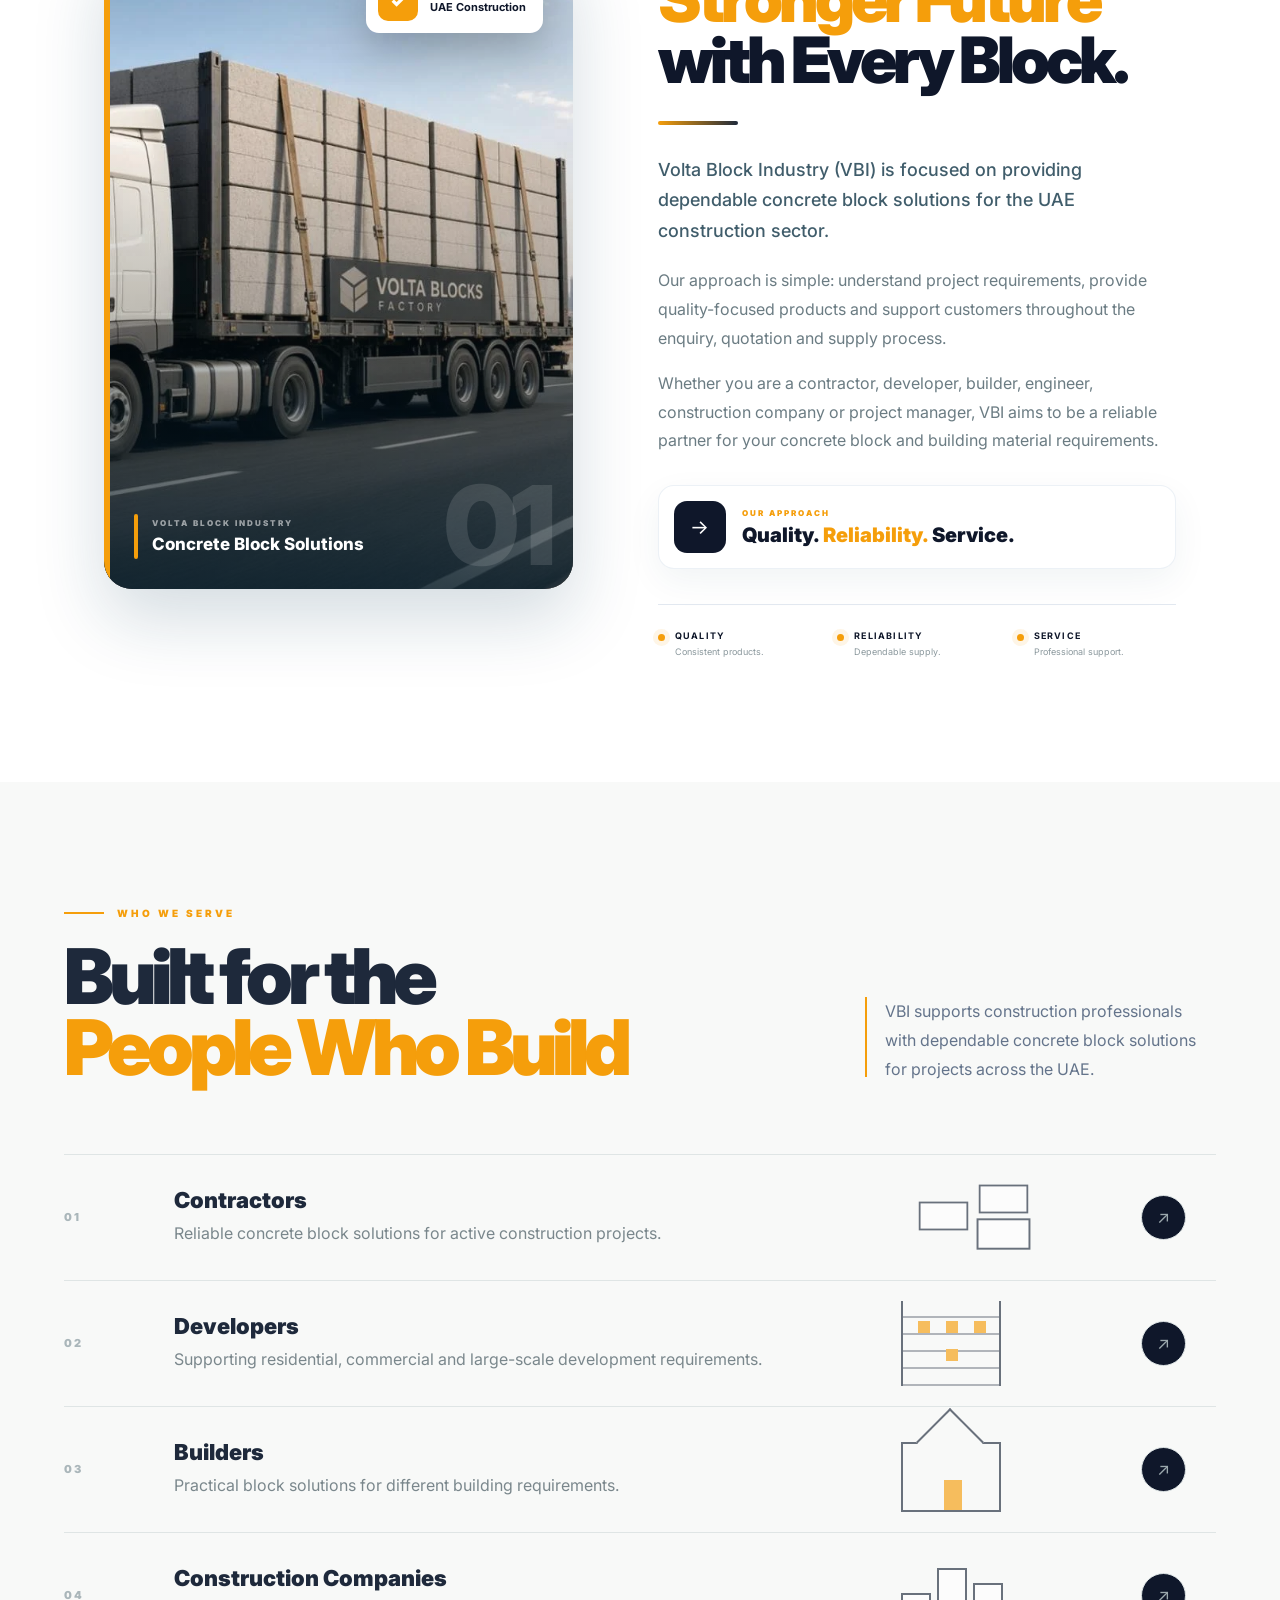
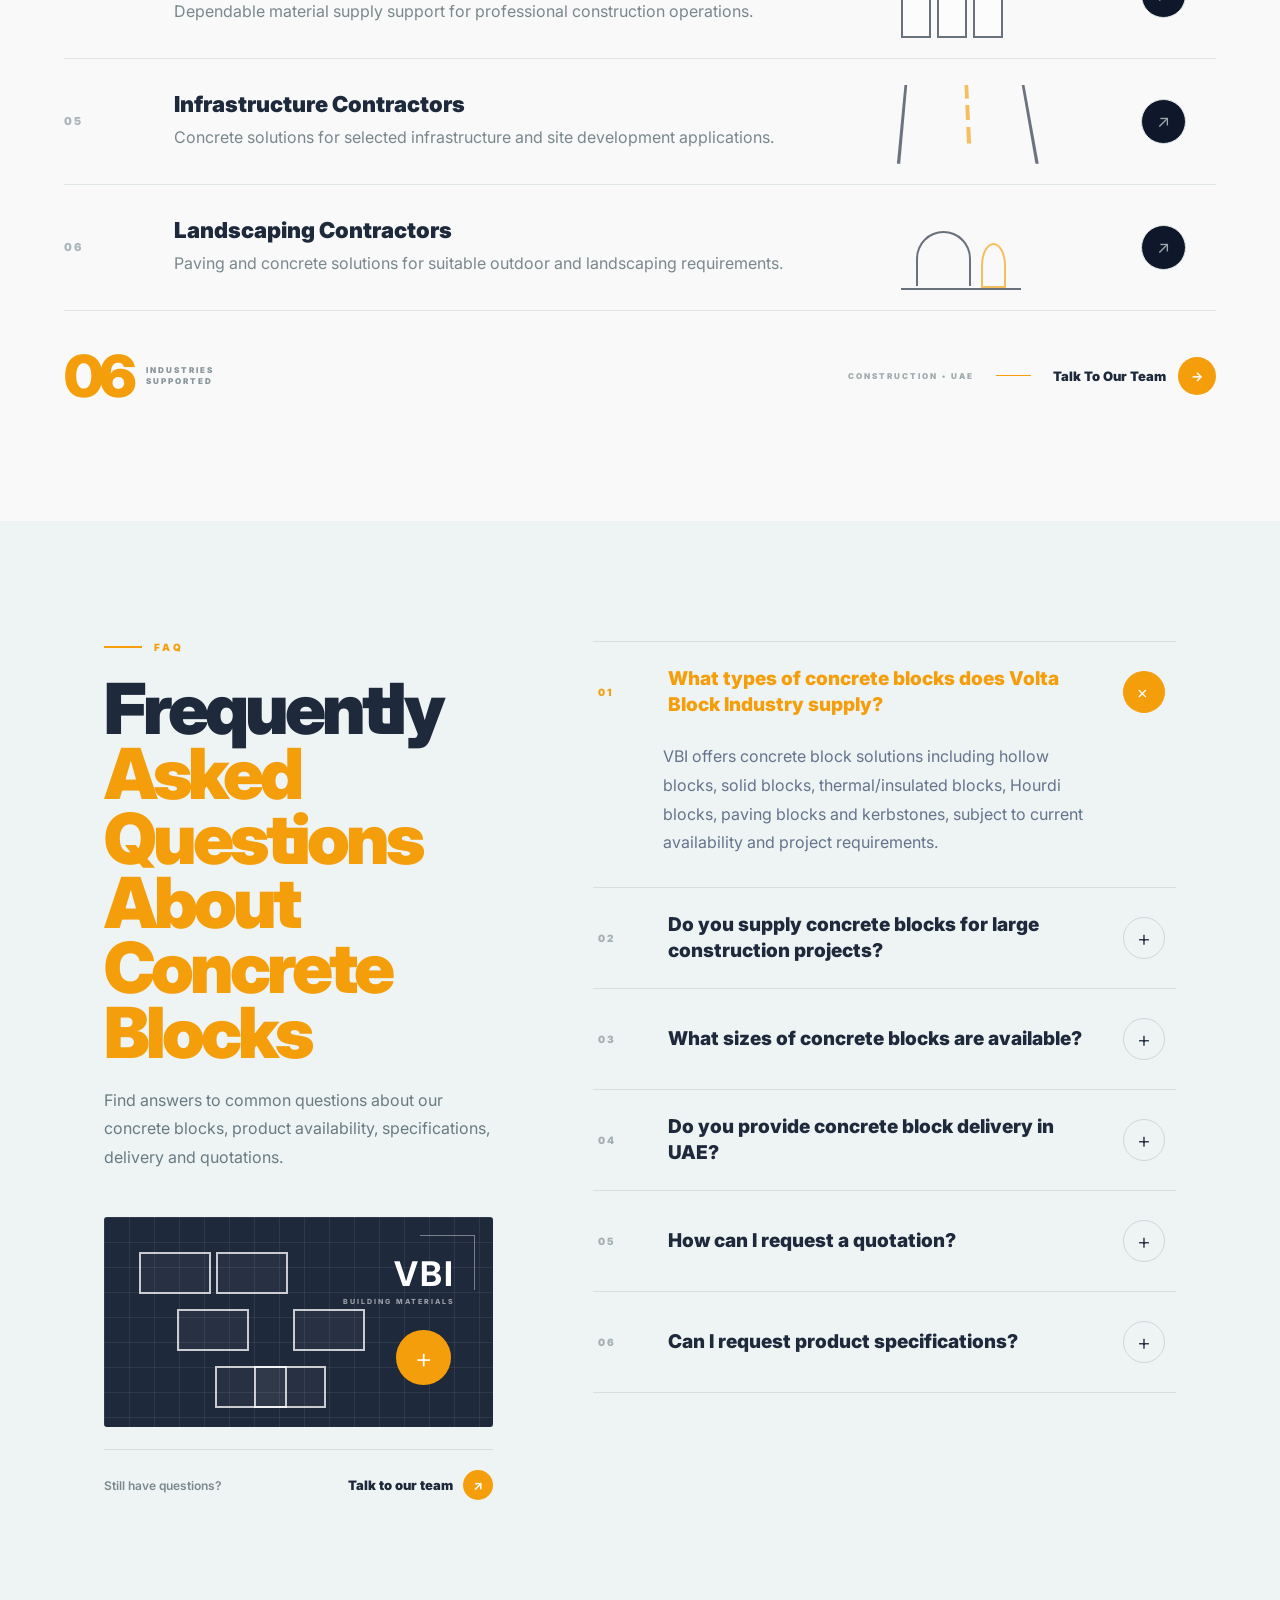
==== commit 54a09762: "feat: update website copy, product descriptions, and SEO metadata for UAE market positioning" ====
--- a/index.html
+++ b/index.html
@@ -3,8 +3,9 @@
 <head>
     <meta charset="UTF-8">
     <meta name="viewport" content="width=device-width, initial-scale=1.0">
-    <meta name="description" content="Volta Block Industry (VBI) – reliable concrete block solutions for construction projects across the UAE.">
-    <title>Volta Block Industry | VBI</title>
+    <title>Concrete Block Manufacturer &amp; Supplier in UAE | Volta Block Industry</title>
+    <meta name="description" content="Volta Block Industry is a trusted concrete block manufacturer and supplier in UAE, offering hollow, solid, thermal, Hourdi blocks, paving blocks and kerbstones for residential, commercial and industrial projects.">
+    <meta name="keywords" content="Concrete Block Manufacturer in UAE, Concrete Block Supplier UAE, Concrete Blocks UAE, Concrete Block Manufacturer Dubai, Concrete Blocks Dubai, Hollow Blocks UAE, Solid Concrete Blocks UAE">
     <link rel="stylesheet" href="assets/css/main.css">
     <link rel="stylesheet" href="assets/css/responsive.css">
     <link rel="preconnect" href="https://fonts.googleapis.com">
@@ -114,19 +115,19 @@
 
                         <span class="badge-dot"></span>
 
-                        Serving Construction Across UAE
+                        CONCRETE BLOCK MANUFACTURER &amp; SUPPLIER IN UAE
 
                     </div>
 
 
                     <h1>
 
-                        Your Reliable
+                        Reliable Concrete Blocks.
 
                         <br>
 
                         <span>
-                            Block Partner.
+                            Built for UAE Construction.
                         </span>
 
                     </h1>
@@ -134,10 +135,7 @@
 
                     <p class="hero-description">
 
-                        From residential developments to
-                        large-scale construction projects,
-                        VBI provides dependable block solutions
-                        designed for today's demanding projects.
+                        Volta Block Industry (VBI) provides dependable concrete block solutions for residential, commercial, industrial and infrastructure projects across the UAE. From hollow and solid blocks to thermal blocks, Hourdi blocks, paving solutions and kerbstones, we support construction projects with quality-focused products and reliable supply.
 
                     </p>
 
@@ -146,7 +144,7 @@
 
                         <a href="products.html" class="primary-btn">
 
-                            View Our Products
+                            Explore Our Products
 
                             <span class="primary-arrow">
                                 →
@@ -157,7 +155,11 @@
 
                         <a href="contact.html" class="secondary-btn">
 
-                            Talk To Our Team
+                            Request a Quote
+
+                            <span class="primary-arrow">
+                                →
+                            </span>
 
                         </a>
 
@@ -169,11 +171,11 @@
                         <div class="stat">
 
                             <strong>
-                                VBI
+                                Quality Focused
                             </strong>
 
                             <span>
-                                Trusted Quality
+                                Consistent products for demanding construction requirements.
                             </span>
 
                         </div>
@@ -182,11 +184,11 @@
                         <div class="stat">
 
                             <strong>
-                                UAE
+                                UAE Supply
                             </strong>
 
                             <span>
-                                Supply Network
+                                Supporting construction projects across the UAE.
                             </span>
 
                         </div>
@@ -195,11 +197,11 @@
                         <div class="stat">
 
                             <strong>
-                                PRO
+                                Project Ready
                             </strong>
 
                             <span>
-                                Block Solutions
+                                Solutions for contractors, developers and construction professionals.
                             </span>
 
                         </div>
@@ -306,7 +308,7 @@
 
                         <a href="products.html" class="primary-btn">
 
-                            Our Quality
+                            Explore Our Products
 
                             <span class="primary-arrow">
                                 →
@@ -317,7 +319,11 @@
 
                         <a href="contact.html" class="secondary-btn">
 
-                            Discover VBI
+                            Request a Quote
+
+                            <span class="primary-arrow">
+                                →
+                            </span>
 
                         </a>
 
@@ -462,7 +468,7 @@
 
                         <a href="products.html" class="primary-btn">
 
-                            View Projects
+                            Explore Our Products
 
                             <span class="primary-arrow">
                                 →
@@ -473,7 +479,11 @@
 
                         <a href="contact.html" class="secondary-btn">
 
-                            Request Quote
+                            Request a Quote
+
+                            <span class="primary-arrow">
+                                →
+                            </span>
 
                         </a>
 
@@ -656,32 +666,27 @@
 
                 <div class="trust-label">
                     <span></span>
-                    WHY VBI
+                    WHY VOLTA BLOCK INDUSTRY
                 </div>
 
                 <h2>
-                    Reliable Blocks for
-                    <strong>Every Stage</strong>
-                    of Construction
+                    A Reliable Concrete Block Partner
+                    <strong>for Your Project</strong>
                 </h2>
 
                 <p>
-                    At Volta Block Industry, we understand that every
-                    construction project depends on materials that perform
-                    consistently. That's why we focus on producing quality
-                    concrete blocks designed to meet the practical demands
-                    of modern construction.
+                    At Volta Block Industry, we understand that successful construction depends on reliable building materials, consistent quality and timely supply.
                 </p>
 
                 <p>
-                    From individual requirements to large-scale
-                    developments, VBI aims to provide dependable products,
-                    responsive service and reliable supply support for
-                    contractors, developers and construction professionals
-                    across the UAE.
+                    We provide concrete block solutions designed around the practical requirements of modern construction projects. Whether you are working on a villa, commercial development, warehouse, infrastructure project or large-scale construction site, VBI aims to make your material sourcing simpler and more dependable.
                 </p>
 
-                <a href="#" class="trust-btn">
+                <p>
+                    Our focus is straightforward — quality products, consistent manufacturing, professional service and reliable supply support across the UAE.
+                </p>
+
+                <a href="about.html" class="trust-btn">
                     Discover VBI
                     <span>→</span>
                 </a>
@@ -726,7 +731,7 @@
 
                     <div>
                         <strong>Quality Focus</strong>
-                        <small>Built for performance</small>
+                        <small>Consistent block performance</small>
                     </div>
 
                 </div>
@@ -737,7 +742,7 @@
 
                     <span class="uae-dot"></span>
 
-                    UAE Construction
+                    UAE Construction Focus
 
                 </div>
 
@@ -777,8 +782,7 @@
                     </h3>
 
                     <p>
-                        Consistent manufacturing and careful quality
-                        checks for dependable block performance.
+                        Quality-focused manufacturing and product checks designed to deliver consistent concrete block performance.
                     </p>
 
                 </div>
@@ -826,8 +830,7 @@
                     </h3>
 
                     <p>
-                        Supporting project requirements with organized
-                        production and delivery coordination.
+                        Organized supply support to help contractors and project teams manage their concrete block requirements.
                     </p>
 
                 </div>
@@ -864,12 +867,11 @@
                 <div class="card-content">
 
                     <h3>
-                        Built for Construction
+                        UAE Construction Focus
                     </h3>
 
                     <p>
-                        Concrete block solutions suitable for residential,
-                        commercial and industrial applications.
+                        Products and services designed around the requirements of residential, commercial and industrial construction in the UAE.
                     </p>
 
                 </div>
@@ -916,7 +918,7 @@
 
                         <span></span>
 
-                        OUR PRODUCT RANGE
+                        OUR CONCRETE BLOCK PRODUCTS
 
                     </div>
 
@@ -924,13 +926,11 @@
                     <h1>
 
                         Concrete Block
-
                         <span>
                             Solutions
                         </span>
-
                         <strong>
-                            Built for Your Project
+                            for Every Construction Requirement
                         </strong>
 
                     </h1>
@@ -1027,16 +1027,12 @@
 
                     <p>
 
-                        Choose the right block for your construction
-                        requirements. From everyday walling solutions
-                        to specialized concrete products, explore
-                        dependable options designed for modern
-                        construction projects across the UAE.
+                        Choose from a range of concrete products designed for different construction and site development applications. VBI provides practical solutions for walling, structural requirements, outdoor areas and selected infrastructure applications.
 
                     </p>
 
 
-                    <a href="#product-list" class="vbi-explore-btn">
+                    <a href="products.html" class="vbi-explore-btn">
 
                         Explore Products
 
@@ -1098,15 +1094,12 @@
                         </h4>
 
                         <p>
-                            Designed for a wide range of walling
-                            and partition applications, our hollow
-                            blocks offer a practical balance of
-                            strength, weight and construction efficiency.
+                            Our hollow concrete blocks are suitable for a wide range of walling and partition applications, offering a practical combination of strength, reduced weight and construction efficiency.
                         </p>
 
                         <button type="button" class="vbi-spec-btn" data-spec="hollow">
 
-                            View Specifications
+                            View Hollow Blocks
 
                             <span>
                                 →
@@ -1158,14 +1151,12 @@
                         </h4>
 
                         <p>
-                            Solid concrete blocks provide a robust
-                            solution where durability and structural
-                            performance are important.
+                            Solid concrete blocks provide a robust option for applications where durability, stability and dependable performance are important.
                         </p>
 
                         <button type="button" class="vbi-spec-btn" data-spec="solid">
 
-                            View Specifications
+                            View Solid Blocks
 
                             <span>
                                 →
@@ -1181,7 +1172,7 @@
 
                 <!-- PRODUCT 03 -->
 
-                <div class="vbi-product-card">
+                <div class="vbi-product-card" style="grid-column: 1 / -1;">
 
                     <div class="vbi-product-image">
 
@@ -1193,10 +1184,10 @@
                             03
                         </div>
 
-                        <img src="assets/images/products/thermal-block.png" alt="Insulated Thermal Blocks">
+                        <img src="assets/images/products/paving-block.png" alt="Interlock Blocks">
 
                         <span class="vbi-product-label">
-                            THERMAL SOLUTION
+                            PAVING SOLUTION
                         </span>
 
                     </div>
@@ -1205,26 +1196,24 @@
                     <div class="vbi-product-content">
 
                         <span class="vbi-product-tag">
-                            03 — INSULATED / THERMAL
+                            03 — INTERLOCK BLOCKS
                         </span>
 
                         <h2>
-                            Insulated / Thermal Blocks
+                            Interlock Blocks
                         </h2>
 
                         <h4>
-                            Designed for Better Thermal Performance
+                            Durable Solutions for Modern Outdoor Spaces
                         </h4>
 
                         <p>
-                            Insulated block solutions designed to
-                            support energy-conscious building
-                            requirements and improved thermal performance.
+                            High-quality interlock blocks designed for driveways, walkways, parking areas, landscaping and outdoor site development. Our interlocking blocks offer a practical, durable and attractive paving solution for residential, commercial and infrastructure applications.
                         </p>
 
-                        <button type="button" class="vbi-spec-btn" data-spec="thermal">
-
-                            View Specifications
+                        <button type="button" class="vbi-spec-btn" data-spec="paving">
+
+                            Explore Interlock Blocks
 
                             <span>
                                 →
@@ -1236,184 +1225,7 @@
 
                 </div>
 
-
-
-                <!-- PRODUCT 04 -->
-
-                <div class="vbi-product-card">
-
-                    <div class="vbi-product-image orange">
-
-                        <div class="vbi-product-ring one"></div>
-
-                        <div class="vbi-product-ring two"></div>
-
-                        <div class="vbi-number">
-                            04
-                        </div>
-
-                        <img src="assets/images/products/hourdi-block.png" alt="Hourdi Blocks">
-
-                        <span class="vbi-product-label">
-                            STRUCTURAL
-                        </span>
-
-                    </div>
-
-
-                    <div class="vbi-product-content">
-
-                        <span class="vbi-product-tag">
-                            04 — HOURDI BLOCKS
-                        </span>
-
-                        <h2>
-                            Hourdi Blocks
-                        </h2>
-
-                        <h4>
-                            For Ribbed Slab Construction
-                        </h4>
-
-                        <p>
-                            Specialized concrete blocks used in
-                            ribbed slab construction systems,
-                            offering a practical solution for
-                            suitable structural applications.
-                        </p>
-
-                        <button type="button" class="vbi-spec-btn" data-spec="hourdi">
-
-                            View Specifications
-
-                            <span>
-                                →
-                            </span>
-
-                        </button>
-
-                    </div>
-
-                </div>
-
-
-
-                <!-- PRODUCT 05 -->
-
-                <div class="vbi-product-card">
-
-                    <div class="vbi-product-image">
-
-                        <div class="vbi-product-ring one"></div>
-
-                        <div class="vbi-product-ring two"></div>
-
-                        <div class="vbi-number">
-                            05
-                        </div>
-
-                        <img src="assets/images/products/paving-block.png" alt="Paving Blocks">
-
-                        <span class="vbi-product-label">
-                            PAVING
-                        </span>
-
-                    </div>
-
-
-                    <div class="vbi-product-content">
-
-                        <span class="vbi-product-tag">
-                            05 — PAVING / INTERLOCKS
-                        </span>
-
-                        <h2>
-                            Paving Blocks / Interlocks
-                        </h2>
-
-                        <h4>
-                            Durable Outdoor Paving Solutions
-                        </h4>
-
-                        <p>
-                            Durable paving solutions for outdoor
-                            areas, walkways, landscaping and other
-                            suitable applications.
-                        </p>
-
-                        <button type="button" class="vbi-spec-btn" data-spec="paving">
-
-                            Explore Pavers
-
-                            <span>
-                                →
-                            </span>
-
-                        </button>
-
-                    </div>
-
-                </div>
-
-
-
-                <!-- PRODUCT 06 -->
-
-                <div class="vbi-product-card">
-
-                    <div class="vbi-product-image orange">
-
-                        <div class="vbi-product-ring one"></div>
-
-                        <div class="vbi-product-ring two"></div>
-
-                        <div class="vbi-number">
-                            06
-                        </div>
-
-                        <img src="assets/images/products/kerbstone.png" alt="Kerbstones">
-
-                        <span class="vbi-product-label">
-                            SITE DEVELOPMENT
-                        </span>
-
-                    </div>
-
-
-                    <div class="vbi-product-content">
-
-                        <span class="vbi-product-tag">
-                            06 — KERBSTONES
-                        </span>
-
-                        <h2>
-                            Kerbstones
-                        </h2>
-
-                        <h4>
-                            Practical Concrete Kerbstone Solutions
-                        </h4>
-
-                        <p>
-                            Practical concrete kerbstone solutions
-                            for roads, pathways, landscaping and
-                            site development applications.
-                        </p>
-
-                        <button type="button" class="vbi-spec-btn" data-spec="kerbstone">
-
-                            View Products
-
-                            <span>
-                                →
-                            </span>
-
-                        </button>
-
-                    </div>
-
-                </div>
-
+                <!-- Additional product lines available in products.html: Thermal Blocks, Hourdi Blocks, Kerbstones -->
 
             </div>
 
@@ -1858,24 +1670,20 @@
             <!-- Heading -->
             <div class="vbi-quality-label">
                 <span></span>
-                QUALITY ASSURANCE
+                VBI QUALITY ASSURANCE
             </div>
 
             <h2>
                 Quality You
-                <strong>Can Build On.</strong>
+                <strong>Can Build On</strong>
             </h2>
 
             <p>
-                At VBI, quality is not just about how a block looks. It is about
-                consistency, dimensional accuracy, strength, durability and
-                dependable performance throughout the construction process.
+                For us, quality is more than the appearance of a concrete block. It means consistency, dimensional accuracy, strength, durability and dependable performance.
             </p>
 
             <p>
-                Our quality-focused approach is designed to help contractors and
-                developers receive products they can confidently use across their
-                projects.
+                Our quality-focused approach is designed to help contractors, developers and construction professionals receive products suitable for their project requirements.
             </p>
 
 
@@ -1928,7 +1736,7 @@
                     <h3>Material Selection</h3>
 
                     <p>
-                        Carefully managed raw materials for consistent production.
+                        Carefully managed materials to support consistent production.
                     </p>
 
                 </div>
@@ -1961,7 +1769,7 @@
                     <h3>Dimensional Consistency</h3>
 
                     <p>
-                        Focus on uniform block dimensions and finish.
+                        Focus on uniform block dimensions and product finish.
                     </p>
 
                 </div>
@@ -2058,7 +1866,7 @@
                     <h3>Product Specifications</h3>
 
                     <p>
-                        Clear technical information to support project requirements.
+                        Technical information to help customers select suitable products.
                     </p>
 
                 </div>
@@ -2102,7 +1910,7 @@
                 </div>
 
                 <h2>
-                    Product
+                    Concrete Block
                     <strong>Specifications</strong>
                 </h2>
 
@@ -2122,10 +1930,7 @@
                 </div>
 
                 <p>
-                    Need precise information before placing your order?
-                    Explore product dimensions, available types, weights and
-                    technical specifications to select the right solution
-                    for your project.
+                    Choose the right concrete block based on your project requirements, walling application and construction needs. VBI provides different concrete block options for residential, commercial and industrial construction applications across the UAE.
                 </p>
 
             </div>
@@ -2292,7 +2097,7 @@
                 </div>
 
                 <div class="spec-col-application">
-                    Heavy-duty applications
+                    Heavy-Duty Applications
                 </div>
 
             </div>
@@ -2316,10 +2121,7 @@
                     <strong>Specification Notice</strong>
 
                     <p>
-                        Dimensions shown are reference examples based on
-                        common UAE block sizes. Final product dimensions,
-                        types and technical specifications should be confirmed
-                        with VBI before ordering.
+                        Dimensions and specifications shown are reference examples based on commonly used block sizes. Final product dimensions, block types, weight, strength and technical specifications should be confirmed with VBI before ordering or project use.
                     </p>
                 </div>
 
@@ -2352,17 +2154,16 @@
 
             <div class="vbi-section-tag">
                 <span></span>
-                APPLICATIONS
+                CONCRETE BLOCK APPLICATIONS
             </div>
 
             <h2>
-                One Material.
-                <strong>Many Possibilities.</strong>
+                Built for the
+                <strong>People Who Build</strong>
             </h2>
 
             <p>
-                Reliable concrete solutions designed to support
-                different construction environments across the UAE.
+                VBI concrete block solutions are designed to support a wide range of construction and development requirements across the UAE.
             </p>
 
         </div>
@@ -2420,8 +2221,7 @@
                     </h3>
 
                     <p>
-                        For villas, residential buildings and
-                        housing developments.
+                        Concrete block solutions for villas, residential buildings, housing developments and related construction requirements.
                     </p>
 
                     <a href="contact.html">
@@ -2449,8 +2249,7 @@
                     </h3>
 
                     <p>
-                        Supporting offices, retail spaces and
-                        commercial developments.
+                        Supporting offices, retail spaces, commercial buildings and property developments.
                     </p>
 
                     <a href="contact.html">
@@ -2478,8 +2277,7 @@
                     </h3>
 
                     <p>
-                        Practical solutions for industrial
-                        and warehouse projects.
+                        Practical block solutions for warehouses, industrial facilities and selected industrial projects.
                     </p>
 
                     <a href="contact.html">
@@ -2502,13 +2300,12 @@
                     <span>04 / INFRASTRUCTURE</span>
 
                     <h3>
-                        Infrastructure &
+                        Infrastructure &amp;
                         <b>Site Development</b>
                     </h3>
 
                     <p>
-                        Suitable products for selected
-                        infrastructure requirements.
+                        Concrete solutions for selected infrastructure, roads and site development requirements.
                     </p>
 
                     <a href="contact.html">
@@ -2531,13 +2328,12 @@
                     <span>05 / OUTDOOR</span>
 
                     <h3>
-                        Landscaping &
+                        Landscaping &amp;
                         <b>Outdoor Areas</b>
                     </h3>
 
                     <p>
-                        Paving and concrete solutions for
-                        outdoor areas and walkways.
+                        Paving and concrete solutions for walkways, landscaping and suitable outdoor applications.
                     </p>
 
                     <a href="contact.html">
@@ -2602,13 +2398,15 @@
 
         <h2>
           Supporting Construction
-          <span>Across the UAE.</span>
+          <span>Across the UAE</span>
         </h2>
 
         <p>
-          From individual construction requirements to large-scale
-          developments, VBI provides dependable concrete block solutions
-          designed around practical project needs.
+          From residential developments to commercial, industrial and infrastructure projects, Volta Block Industry provides concrete block solutions designed around practical project requirements.
+        </p>
+
+        <p>
+          Our goal is to support construction teams with dependable products, clear communication and coordinated supply.
         </p>
 
       </div>
@@ -2905,10 +2703,10 @@
 
         <!-- BUTTON -->
 
-        <a href="#projects" class="vbi-project-btn">
+        <a href="contact.html" class="vbi-project-btn">
 
           <span>
-            View Our Projects
+            Discuss Your Project
           </span>
 
           <b>
@@ -2972,10 +2770,7 @@
 
       <div class="vbi-delivery-intro">
         <p>
-          Construction schedules depend on materials arriving when they
-          are needed. VBI works to coordinate orders and deliveries
-          according to project requirements, helping contractors maintain
-          a smoother construction workflow.
+          Construction schedules depend on materials arriving when they are needed. VBI works with customers to understand product requirements, quantities and project locations before coordinating supply and delivery.
         </p>
       </div>
 
@@ -3118,7 +2913,7 @@
             </h4>
 
             <p>
-              Tell us the product, quantity and project location.
+              Tell us the product type, size, quantity and project location.
             </p>
 
           </div>
@@ -3144,8 +2939,7 @@
             </h4>
 
             <p>
-              Our team reviews your requirements and provides
-              the appropriate quotation.
+              Our team reviews your requirements and prepares the appropriate quotation.
             </p>
 
           </div>
@@ -3167,18 +2961,43 @@
           <div class="vbi-step-content">
 
             <h4>
-              Delivery Coordination
+              Confirm Your Order
             </h4>
 
             <p>
-              Once confirmed, delivery is coordinated according
-              to the agreed schedule.
+              Finalize product quantities, delivery requirements and project details.
             </p>
 
           </div>
 
           <div class="vbi-step-arrow">
             →
+          </div>
+
+        </div>
+
+
+        <!-- STEP 04 -->
+        <div class="vbi-delivery-step">
+
+          <div class="vbi-step-number">
+            04
+          </div>
+
+          <div class="vbi-step-content">
+
+            <h4>
+              Supply &amp; Delivery
+            </h4>
+
+            <p>
+              We coordinate the supply and delivery according to the agreed requirements.
+            </p>
+
+          </div>
+
+          <div class="vbi-step-arrow">
+            ✓
           </div>
 
         </div>
@@ -3222,14 +3041,14 @@
 
       <div class="delivery-strip-item">
         <strong>03</strong>
-        <span>Coordination</span>
+        <span>Confirmation</span>
       </div>
 
       <div class="delivery-strip-line"></div>
 
       <div class="delivery-strip-item active">
         <strong>04</strong>
-        <span>Delivery</span>
+        <span>Supply &amp; Delivery</span>
       </div>
 
     </div>
@@ -3263,9 +3082,7 @@
         </h2>
 
         <p>
-          A simple and transparent process designed to make ordering
-          concrete blocks easier for contractors, developers and
-          construction teams.
+          A simple and transparent process designed to make sourcing concrete blocks easier for contractors, developers, builders and construction teams across the UAE.
         </p>
 
       </div>
@@ -3310,7 +3127,7 @@
         <div class="vbi-card-content">
 
           <div class="vbi-card-label">
-            REQUIREMENT
+            01 — REQUIREMENT
           </div>
 
           <h3>
@@ -3318,7 +3135,7 @@
           </h3>
 
           <p>
-            Product type, size, quantity and project location.
+            Share your product type, required size, quantity and project location with our team. We review your requirements to understand the right concrete block solution for your project.
           </p>
 
         </div>
@@ -3353,15 +3170,15 @@
         <div class="vbi-card-content">
 
           <div class="vbi-card-label">
-            QUOTATION
+            02 — QUOTATION
           </div>
 
           <h3>
-            Get a Quote
+            Get a Clear Quote
           </h3>
 
           <p>
-            Receive pricing based on your project requirements.
+            Based on your product requirements, quantity and delivery location, our team prepares a quotation for your construction requirement.
           </p>
 
         </div>
@@ -3395,7 +3212,7 @@
         <div class="vbi-card-content">
 
           <div class="vbi-card-label">
-            CONFIRMATION
+            03 — CONFIRMATION
           </div>
 
           <h3>
@@ -3403,7 +3220,7 @@
           </h3>
 
           <p>
-            Finalize quantity, delivery and other requirements.
+            Once the product, quantity and commercial details are finalized, confirm your order and delivery requirements with our team.
           </p>
 
         </div>
@@ -3439,7 +3256,7 @@
         <div class="vbi-card-content">
 
           <div class="vbi-card-label">
-            SUPPLY & DELIVERY
+            04 — SUPPLY &amp; DELIVERY
           </div>
 
           <h3>
@@ -3447,7 +3264,7 @@
           </h3>
 
           <p>
-            Your order moves forward for production/supply and delivery.
+            After confirmation, VBI coordinates the production/supply and delivery according to the agreed project requirements and schedule.
           </p>
 
         </div>
@@ -3541,7 +3358,7 @@
 
       <div class="vbi-real-eyebrow">
         <span></span>
-        ABOUT VBI
+        ABOUT VOLTA BLOCK INDUSTRY
       </div>
 
       <h2>
@@ -3553,20 +3370,15 @@
       <div class="vbi-real-line"></div>
 
       <p class="vbi-real-intro">
-        Volta Block Industry is focused on providing dependable concrete
-        block solutions for the UAE construction sector.
+        Volta Block Industry (VBI) is focused on providing dependable concrete block solutions for the UAE construction sector.
       </p>
 
       <p>
-        Our approach is simple: manufacture and supply quality products,
-        maintain consistency, understand our customers' requirements and
-        provide professional support throughout the order process.
+        Our approach is simple: understand project requirements, provide quality-focused products and support customers throughout the enquiry, quotation and supply process.
       </p>
 
       <p>
-        Whether you're a contractor, developer, engineer, supplier or
-        project manager, VBI aims to be a reliable partner for your
-        construction material requirements.
+        Whether you are a contractor, developer, builder, engineer, construction company or project manager, VBI aims to be a reliable partner for your concrete block and building material requirements.
       </p>
 
 
@@ -3599,7 +3411,7 @@
 
           <div>
             <strong>QUALITY</strong>
-            <small>Consistent products</small>
+            <small>Consistent products.</small>
           </div>
 
         </div>
@@ -3611,7 +3423,7 @@
 
           <div>
             <strong>RELIABILITY</strong>
-            <small>Dependable supply</small>
+            <small>Dependable supply.</small>
           </div>
 
         </div>
@@ -3623,7 +3435,7 @@
 
           <div>
             <strong>SERVICE</strong>
-            <small>Professional support</small>
+            <small>Professional support.</small>
           </div>
 
         </div>
@@ -3650,20 +3462,19 @@
       <div class="vbi-ind-title">
         <div class="vbi-ind-mini">
           <span></span>
-          INDUSTRIES WE SERVE
+          WHO WE SERVE
         </div>
 
         <h2>
           Built for the
-          <em>People Who Build.</em>
+          <em>People Who Build</em>
         </h2>
       </div>
 
       <div class="vbi-ind-intro">
         <div class="vbi-intro-line"></div>
         <p>
-          VBI supports construction professionals with dependable
-          concrete block solutions for projects across the UAE.
+          VBI supports construction professionals with dependable concrete block solutions for projects across the UAE.
         </p>
       </div>
 
@@ -3683,8 +3494,7 @@
           <h3>Contractors</h3>
 
           <p>
-            Reliable concrete block solutions for active construction
-            requirements and project execution.
+            Reliable concrete block solutions for active construction projects.
           </p>
         </div>
 
@@ -3708,8 +3518,7 @@
           <h3>Developers</h3>
 
           <p>
-            Supporting residential, commercial and large-scale
-            development projects.
+            Supporting residential, commercial and large-scale development requirements.
           </p>
         </div>
 
@@ -3734,8 +3543,7 @@
           <h3>Builders</h3>
 
           <p>
-            Practical block solutions designed around different
-            building requirements.
+            Practical block solutions for different building requirements.
           </p>
         </div>
 
@@ -3757,8 +3565,7 @@
           <h3>Construction Companies</h3>
 
           <p>
-            Dependable supply support for professional construction
-            operations and project schedules.
+            Dependable material supply support for professional construction operations.
           </p>
         </div>
 
@@ -3782,8 +3589,7 @@
           <h3>Infrastructure Contractors</h3>
 
           <p>
-            Concrete solutions for selected infrastructure and site
-            development requirements.
+            Concrete solutions for selected infrastructure and site development applications.
           </p>
         </div>
 
@@ -3806,8 +3612,7 @@
           <h3>Landscaping Contractors</h3>
 
           <p>
-            Paving and concrete solutions for suitable outdoor
-            and landscaping applications.
+            Paving and concrete solutions for suitable outdoor and landscaping requirements.
           </p>
         </div>
 
@@ -3820,56 +3625,6 @@
 
       </div>
 
-
-      <!-- 07 -->
-      <div class="vbi-industry-item">
-
-        <div class="vbi-item-no">07</div>
-
-        <div class="vbi-item-main">
-          <h3>Project Managers</h3>
-
-          <p>
-            Helping project teams coordinate material and supply
-            requirements efficiently.
-          </p>
-        </div>
-
-        <div class="vbi-item-shape project-shape">
-          <span></span>
-          <span></span>
-          <span></span>
-        </div>
-
-        <div class="vbi-item-arrow">↗</div>
-
-      </div>
-
-
-      <!-- 08 -->
-      <div class="vbi-industry-item">
-
-        <div class="vbi-item-no">08</div>
-
-        <div class="vbi-item-main">
-          <h3>Building Material Suppliers</h3>
-
-          <p>
-            Concrete block solutions for material supply and
-            distribution requirements.
-          </p>
-        </div>
-
-        <div class="vbi-item-shape supply-shape">
-          <span></span>
-          <span></span>
-          <span></span>
-        </div>
-
-        <div class="vbi-item-arrow">↗</div>
-
-      </div>
-
     </div>
 
 
@@ -3877,7 +3632,7 @@
     <div class="vbi-ind-bottom">
 
       <div class="vbi-bottom-left">
-        <strong>08</strong>
+        <strong>06</strong>
         <span>INDUSTRIES<br>SUPPORTED</span>
       </div>
 
@@ -3909,12 +3664,12 @@
 
       <span class="vbi-faq-label">
         <i></i>
-        FAQ / SUPPORT
+        FAQ
       </span>
 
       <h2>
         Frequently
-        <span>Asked Questions</span>
+        <span>Asked Questions About Concrete Blocks</span>
       </h2>
 
       <p>
@@ -3965,7 +3720,7 @@
           <span class="faq-number">01</span>
 
           <strong>
-            What types of concrete blocks do you supply?
+            What types of concrete blocks does Volta Block Industry supply?
           </strong>
 
           <span class="faq-toggle">+</span>
@@ -3973,9 +3728,7 @@
 
         <div class="vbi-faq-answer">
           <p>
-            VBI supplies concrete block solutions based on project
-            requirements. Contact our team for current product
-            availability and specifications.
+            VBI offers concrete block solutions including hollow blocks, solid blocks, thermal/insulated blocks, Hourdi blocks, paving blocks and kerbstones, subject to current availability and project requirements.
           </p>
         </div>
 
@@ -3989,7 +3742,7 @@
           <span class="faq-number">02</span>
 
           <strong>
-            Do you supply blocks for large construction projects?
+            Do you supply concrete blocks for large construction projects?
           </strong>
 
           <span class="faq-toggle">+</span>
@@ -3997,9 +3750,7 @@
 
         <div class="vbi-faq-answer">
           <p>
-            Yes. Contact our sales team with your required product
-            type, quantity and project location so we can assess
-            your requirements.
+            Yes. VBI is focused on supporting residential, commercial, industrial and larger construction requirements across the UAE. Contact our team with your required product, quantity and project location.
           </p>
         </div>
 
@@ -4013,7 +3764,7 @@
           <span class="faq-number">03</span>
 
           <strong>
-            What block sizes are available?
+            What sizes of concrete blocks are available?
           </strong>
 
           <span class="faq-toggle">+</span>
@@ -4021,9 +3772,7 @@
 
         <div class="vbi-faq-answer">
           <p>
-            Availability depends on the product category. Our team
-            can provide current dimensions and technical
-            specifications.
+            Available sizes depend on the product type and current production range. Contact VBI for the latest dimensions and technical specifications for your project.
           </p>
         </div>
 
@@ -4037,7 +3786,7 @@
           <span class="faq-number">04</span>
 
           <strong>
-            Do you provide delivery?
+            Do you provide concrete block delivery in UAE?
           </strong>
 
           <span class="faq-toggle">+</span>
@@ -4045,9 +3794,7 @@
 
         <div class="vbi-faq-answer">
           <p>
-            Delivery can be coordinated according to order
-            requirements and project location. Contact us for
-            delivery details.
+            Delivery can be coordinated according to the order quantity, product requirements and project location. Contact our team to discuss your delivery requirements.
           </p>
         </div>
 
@@ -4069,9 +3816,7 @@
 
         <div class="vbi-faq-answer">
           <p>
-            Simply send us your product requirements, quantity and
-            project location through our quotation form or contact
-            our sales team.
+            Simply share your required block type, size, quantity and project location through our quotation form or contact our team directly.
           </p>
         </div>
 
@@ -4093,9 +3838,7 @@
 
         <div class="vbi-faq-answer">
           <p>
-            Yes. Our team can provide available product
-            specifications and technical information for your
-            requirement.
+            Yes. Contact VBI to request current product specifications, dimensions and technical information for the products you require.
           </p>
         </div>
 
@@ -4141,8 +3884,7 @@
 
     <!-- Description -->
     <p class="vbi-modern-description">
-      Tell us what you need and our team will help you find
-      the right concrete block solution for your project.
+      Tell us what you need and our team will help you identify the right concrete block solution for your construction project.
     </p>
 
     <!-- Buttons -->
@@ -4155,7 +3897,7 @@
 
       <a href="contact.html" class="vbi-modern-secondary">
         Talk to VBI
-        <b>↗</b>
+        <b>→</b>
       </a>
 
     </div>
--- a/assets/css/main.css
+++ b/assets/css/main.css
@@ -1,16 +1,21 @@
 :root {
-    --blue: #0f5590;
-    --dark: #06395f;
-    --deep: #042d4c;
-    --orange: #ff6b35;
+    --blue: #1e293b;
+    --dark: #0f172a;
+    --deep: #0a0f1d;
+    --orange: #f59e0b;
+    --gold: #f59e0b;
+    --gold-bright: #ffc837;
+    --gold-dark: #d97706;
+    --gold-shadow: #b45309;
     --white: #ffffff;
-    --text: #183d57;
-    --vbi-blue: #0f5590;
-    --vbi-dark: #073d60;
-    --vbi-orange: #ff6b35;
-    --vbi-light: #f5f9fb;
-    --vbi-text: #718590;
-    --vbi-border: #dce6eb;
+    --text: #0f172a;
+    --vbi-blue: #1e293b;
+    --vbi-dark: #0f172a;
+    --vbi-orange: #f59e0b;
+    --vbi-gold: #f59e0b;
+    --vbi-light: #f8fafc;
+    --vbi-text: #64748b;
+    --vbi-border: #e2e8f0;
     --container-max: 1260px;
     --section-padding: clamp(60px, 8vw, 110px);
 }
@@ -28,7 +33,7 @@
 body {
     font-family: 'Inter', sans-serif;
     overflow-x: hidden;
-    background: #f7fafb;
+    background: #f8fafc;
     color: var(--vbi-dark);
     -webkit-font-smoothing: antialiased;
     -moz-osx-font-smoothing: grayscale;
@@ -265,12 +270,12 @@
 
     gap: 14px;
 
-    color: white;
+    color: #0f172a;
 
     background:
         linear-gradient(135deg,
-            #ff7c4d,
-            #ff5d2c);
+            #ffc837,
+            #f59e0b);
 
     border-radius: 12px;
 
@@ -279,8 +284,8 @@
     font-weight: 800;
 
     box-shadow:
-        0 5px 0 #c94a24,
-        0 12px 25px rgba(255, 107, 53, .20);
+        0 5px 0 #b45309,
+        0 12px 25px rgba(245, 158, 11, .20);
 
     transition: .3s ease;
 }
@@ -291,8 +296,8 @@
     transform: translateY(-3px);
 
     box-shadow:
-        0 8px 0 #c94a24,
-        0 18px 30px rgba(255, 107, 53, .28);
+        0 8px 0 #b45309,
+        0 18px 30px rgba(245, 158, 11, .28);
 }
 
 
@@ -307,9 +312,10 @@
 
     border-radius: 9px;
 
-    background: rgba(255, 255, 255, .18);
+    background: rgba(15, 23, 42, .12);
 
     font-size: 16px;
+    color: #0f172a;
 }
 
 
@@ -369,13 +375,13 @@
     background:
 
         radial-gradient(circle at 85% 40%,
-            rgba(33, 119, 176, .55),
+            rgba(245, 158, 11, .55),
             transparent 30%),
 
         linear-gradient(120deg,
-            #042e4e,
-            #074a76 58%,
-            #0f5590);
+            #0a0f1d,
+            #111827 58%,
+            #1e293b);
 }
 
 
@@ -445,7 +451,7 @@
 
     border-radius: 50%;
 
-    border: 1px dashed rgba(255, 107, 53, .30);
+    border: 1px dashed rgba(245, 158, 11, .30);
 
     animation:
         rotateOrbitReverse 22s linear infinite;
@@ -664,15 +670,15 @@
 
     border-radius: 11px;
 
-    color: white;
+    color: #0f172a;
 
     background:
         linear-gradient(135deg,
-            #ff7b4d,
-            #ff5d2c);
+            #ffc837,
+            #f59e0b);
 
     box-shadow:
-        0 5px 0 #c94b24;
+        0 5px 0 #b45309;
 
     font-size: 14px;
 
@@ -687,7 +693,7 @@
     transform: translateY(-3px);
 
     box-shadow:
-        0 8px 0 #c94b24;
+        0 8px 0 #b45309;
 }
 
 
@@ -702,9 +708,10 @@
 
     border-radius: 8px;
 
-    background: rgba(255, 255, 255, .18);
+    background: rgba(15, 23, 42, .12);
 
     font-size: 16px;
+    color: #0f172a;
 }
 
 
@@ -881,7 +888,7 @@
     background:
         linear-gradient(135deg,
             rgba(15, 85, 144, .05),
-            rgba(255, 107, 53, .25));
+            rgba(245, 158, 11, .25));
 }
 
 
@@ -1001,8 +1008,8 @@
 
     background:
         linear-gradient(135deg,
-            #ff7b4c,
-            #f45222);
+            #ffc837,
+            #d97706);
 
     box-shadow:
         0 22px 45px rgba(0, 0, 0, .30);
@@ -1474,7 +1481,7 @@
 
     background:
         radial-gradient(circle,
-            rgba(255, 107, 53, .08),
+            rgba(245, 158, 11, .08),
             transparent 68%);
 }
 
@@ -1531,7 +1538,7 @@
 
     border-radius: 50px;
 
-    color: #0f5590;
+    color: #1e293b;
 
     background: #eaf2f7;
 
@@ -1552,10 +1559,10 @@
 
     border-radius: 50%;
 
-    background: #ff6b35;
+    background: #f59e0b;
 
     box-shadow:
-        0 0 12px rgba(255, 107, 53, .5);
+        0 0 12px rgba(245, 158, 11, .5);
 }
 
 
@@ -1587,7 +1594,7 @@
 
     display: inline;
 
-    color: #ff6b35;
+    color: #f59e0b;
 
     font-weight: 600;
 }
@@ -1636,12 +1643,12 @@
     padding-left: 20px;
     padding-right: 8px;
 
-    color: #fff;
+    color: #0f172a;
 
     background:
         linear-gradient(135deg,
-            #ff7b4d,
-            #ff5d2c);
+            #ffc837,
+            #f59e0b);
 
     border-radius: 11px;
 
@@ -1650,8 +1657,8 @@
     font-weight: 800;
 
     box-shadow:
-        0 5px 0 #c94b24,
-        0 14px 28px rgba(255, 107, 53, .18);
+        0 5px 0 #b45309,
+        0 14px 28px rgba(245, 158, 11, .18);
 
     transition:
         transform .3s ease,
@@ -1671,9 +1678,10 @@
 
     border-radius: 8px;
 
-    background: rgba(255, 255, 255, .18);
+    background: rgba(15, 23, 42, .12);
 
     font-size: 16px;
+    color: #0f172a;
 }
 
 
@@ -1682,8 +1690,8 @@
     transform: translateY(-3px);
 
     box-shadow:
-        0 8px 0 #c94b24,
-        0 20px 35px rgba(255, 107, 53, .23);
+        0 8px 0 #b45309,
+        0 20px 35px rgba(245, 158, 11, .23);
 }
 
 
@@ -1738,7 +1746,7 @@
     height: 330px;
 
     border:
-        1px dashed rgba(255, 107, 53, .25);
+        1px dashed rgba(245, 158, 11, .25);
 
     animation:
         ringRotateReverse 20s linear infinite;
@@ -1799,10 +1807,10 @@
 
     border-radius: 50%;
 
-    background: #ff6b35;
+    background: #f59e0b;
 
     box-shadow:
-        0 0 20px rgba(255, 107, 53, .5);
+        0 0 20px rgba(245, 158, 11, .5);
 
     animation:
         orbitDot 5s ease-in-out infinite;
@@ -2127,7 +2135,7 @@
 
     color: #fff;
 
-    background: #0f5590;
+    background: #1e293b;
 
     font-size: 18px;
 
@@ -2192,7 +2200,7 @@
 
     padding: 9px 13px;
 
-    color: #0f5590;
+    color: #1e293b;
 
     background: #fff;
 
@@ -2216,7 +2224,7 @@
 
     border-radius: 50%;
 
-    background: #ff6b35;
+    background: #f59e0b;
 }
 
 
@@ -2277,8 +2285,8 @@
 
     background:
         linear-gradient(90deg,
-            #0f5590,
-            #ff6b35);
+            #1e293b,
+            #f59e0b);
 
     transform: scaleX(0);
 
@@ -2339,7 +2347,7 @@
 
     border-radius: 13px;
 
-    color: #0f5590;
+    color: #1e293b;
 
     background: #edf5f9;
 
@@ -2358,7 +2366,7 @@
 
     color: #fff;
 
-    background: #ff6b35;
+    background: #f59e0b;
 
     transform:
         rotate(-5deg) scale(1.05);
@@ -2418,7 +2426,7 @@
 
     border-radius: 8px;
 
-    color: #0f5590;
+    color: #1e293b;
 
     background: #f1f6f9;
 
@@ -2432,7 +2440,7 @@
 
     color: #fff;
 
-    background: #0f5590;
+    background: #1e293b;
 
     transform:
         translateX(4px);
@@ -2516,7 +2524,7 @@
 
     background:
         radial-gradient(circle,
-            rgba(255, 107, 53, .09),
+            rgba(245, 158, 11, .09),
             transparent 68%);
 }
 
@@ -2726,7 +2734,7 @@
     height: 270px;
 
     border:
-        1px dashed rgba(255, 107, 53, .28);
+        1px dashed rgba(245, 158, 11, .28);
 
     animation:
         vbiRotate 18s linear infinite;
@@ -2826,9 +2834,9 @@
         var(--vbi-orange);
 
     box-shadow:
-        0 0 0 7px rgba(255, 107, 53, .08),
-
-        0 0 25px rgba(255, 107, 53, .35);
+        0 0 0 7px rgba(245, 158, 11, .08),
+
+        0 0 25px rgba(245, 158, 11, .35);
 
     animation:
         vbiPulse 2.5s ease-in-out infinite;
@@ -2952,7 +2960,7 @@
 
     display: block;
 
-    color: #8999a2;
+    color: #64748b;
 
     font-size: 7px;
 
@@ -3024,7 +3032,7 @@
     background:
         var(--vbi-blue);
 
-    color: white;
+    color: #0f172a;
 
     text-decoration: none;
 
@@ -3157,7 +3165,7 @@
 
             background:
                 radial-gradient(circle,
-                    rgba(255, 107, 53, .09),
+                    rgba(245, 158, 11, .09),
                     transparent 68%);
         }
 
@@ -3367,7 +3375,7 @@
             height: 270px;
 
             border:
-                1px dashed rgba(255, 107, 53, .28);
+                1px dashed rgba(245, 158, 11, .28);
 
             animation:
                 vbiRotate 18s linear infinite;
@@ -3467,9 +3475,9 @@
                 var(--vbi-orange);
 
             box-shadow:
-                0 0 0 7px rgba(255, 107, 53, .08),
-
-                0 0 25px rgba(255, 107, 53, .35);
+                0 0 0 7px rgba(245, 158, 11, .08),
+
+                0 0 25px rgba(245, 158, 11, .35);
 
             animation:
                 vbiPulse 2.5s ease-in-out infinite;
@@ -3593,7 +3601,7 @@
 
             display: block;
 
-            color: #8999a2;
+            color: #64748b;
 
             font-size: 7px;
 
@@ -3665,7 +3673,7 @@
             background:
                 var(--vbi-blue);
 
-            color: white;
+            color: #0f172a;
 
             text-decoration: none;
 
@@ -3794,7 +3802,7 @@
             background:
                 linear-gradient(145deg,
                     #edf4f7,
-                    #dce8ed);
+                    #e2e8f0);
         }
 
 
@@ -3866,7 +3874,7 @@
             height: 220px;
 
             border:
-                1px dashed rgba(255, 107, 53, .22);
+                1px dashed rgba(245, 158, 11, .22);
 
             animation:
                 vbiRotate 20s linear infinite;
@@ -4084,9 +4092,9 @@
 
             background:
                 linear-gradient(120deg,
-                    #063b5c,
-                    #0f5590,
-                    #08466f);
+                    #0a0f1d,
+                    #1e293b,
+                    #111827);
 
             box-shadow:
                 0 25px 60px rgba(6, 55, 82, .18);
@@ -4221,7 +4229,7 @@
             background:
                 var(--vbi-orange);
 
-            color: white;
+            color: #0f172a;
 
             text-decoration: none;
 
@@ -4248,7 +4256,7 @@
             border-radius: 7px;
 
             background:
-                rgba(255, 255, 255, .18);
+                rgba(15, 23, 42, .12);
 
             font-size: 18px;
 
@@ -4418,7 +4426,7 @@
             background:
                 linear-gradient(145deg,
                     #eaf2f6,
-                    #dce8ed);
+                    #e2e8f0);
         }
 
 
@@ -4493,7 +4501,7 @@
             margin-top: 25px;
 
             border-top:
-                1px solid #e1e9ed;
+                1px solid #e2e8f0;
         }
 
 
@@ -4509,14 +4517,14 @@
             padding: 14px 0;
 
             border-bottom:
-                1px solid #e1e9ed;
+                1px solid #e2e8f0;
         }
 
 
         .vbi-spec-row span {
 
             color:
-                #c94a24;
+                #b45309;
 
             font-size: 14px;
         }
@@ -4603,7 +4611,7 @@
     background:
         radial-gradient(
             circle at 85% 20%,
-            rgba(255,107,53,.12),
+            rgba(245,158,11,.12),
             transparent 30%
         ),
         linear-gradient(
@@ -4681,7 +4689,7 @@
     width: 280px;
     height: 280px;
 
-    background: rgba(255,107,53,.15);
+    background: rgba(245,158,11,.15);
 
     right: -100px;
     bottom: -100px;
@@ -4726,7 +4734,7 @@
 
     gap: 12px;
 
-    color: #ff8a62;
+    color: #fde68a;
 
     font-size: 12px;
 
@@ -4742,7 +4750,7 @@
     width: 38px;
     height: 2px;
 
-    background: #ff6b35;
+    background: #f59e0b;
 }
 
 
@@ -4768,7 +4776,7 @@
 .vbi-why-intro h2 span {
     display: block;
 
-    color: #ff6b35;
+    color: #f59e0b;
 }
 
 
@@ -4815,7 +4823,7 @@
 
     color: #fff;
 
-    background: #ff6b35;
+    background: #f59e0b;
 
     border-radius: 7px;
 
@@ -4826,7 +4834,7 @@
     font-weight: 700;
 
     box-shadow:
-        0 15px 35px rgba(255,107,53,.22);
+        0 15px 35px rgba(245,158,11,.22);
 
     transition: .35s ease;
 }
@@ -4843,7 +4851,7 @@
 
     background: #fff;
 
-    color: #ff6b35;
+    color: #f59e0b;
 
     border-radius: 6px;
 
@@ -4857,7 +4865,7 @@
     transform: translateY(-5px);
 
     box-shadow:
-        0 22px 45px rgba(255,107,53,.3);
+        0 22px 45px rgba(245,158,11,.3);
 }
 
 
@@ -4903,7 +4911,7 @@
     right: 0;
     bottom: 0;
 
-    background: #ff6b35;
+    background: #f59e0b;
 
     transform: skewY(-8deg);
 }
@@ -4998,7 +5006,7 @@
 
     border-radius: 50%;
 
-    border: 1px solid rgba(255,107,53,.16);
+    border: 1px solid rgba(245,158,11,.16);
 
     transition: .5s ease;
 }
@@ -5037,13 +5045,13 @@
     align-items: center;
     justify-content: center;
 
-    background: rgba(255,107,53,.12);
-
-    border: 1px solid rgba(255,107,53,.25);
+    background: rgba(245,158,11,.12);
+
+    border: 1px solid rgba(245,158,11,.25);
 
     border-radius: 10px;
 
-    color: #ff6b35;
+    color: #f59e0b;
 
     font-size: 18px;
 
@@ -5096,7 +5104,7 @@
     width: 35px;
     height: 3px;
 
-    background: #ff6b35;
+    background: #f59e0b;
 
     transition: .4s ease;
 }
@@ -5116,11 +5124,11 @@
         linear-gradient(
             145deg,
             rgba(15,85,144,.45),
-            rgba(255,107,53,.08)
+            rgba(245,158,11,.08)
         );
 
     border-color:
-        rgba(255,107,53,.38);
+        rgba(245,158,11,.38);
 
     box-shadow:
         0 25px 55px rgba(0,0,0,.25);
@@ -5132,12 +5140,12 @@
     height: 180px;
 
     border-color:
-        rgba(255,107,53,.25);
+        rgba(245,158,11,.25);
 }
 
 
 .vbi-feature-box:hover .feature-symbol {
-    background: #ff6b35;
+    background: #f59e0b;
 
     color: #fff;
 
@@ -5244,10 +5252,10 @@
 
     border-radius: 50%;
 
-    border: 1px solid rgba(255,107,53,.12);
+    border: 1px solid rgba(245,158,11,.12);
 
     box-shadow:
-        0 0 0 60px rgba(255,107,53,.025);
+        0 0 0 60px rgba(245,158,11,.025);
 
     pointer-events: none;
 }
@@ -5343,11 +5351,11 @@
 
     border-radius: 50%;
 
-    background: #ff6b35;
+    background: #f59e0b;
 
     box-shadow:
-        0 0 0 6px rgba(255,107,53,.12),
-        0 0 20px rgba(255,107,53,.35);
+        0 0 0 6px rgba(245,158,11,.12),
+        0 0 20px rgba(245,158,11,.35);
 }
 
 
@@ -5365,7 +5373,7 @@
 
     border-radius: 50%;
 
-    background: #0f5590;
+    background: #1e293b;
 
     box-shadow:
         0 0 0 6px rgba(15,85,144,.12);
@@ -5405,7 +5413,7 @@
 
 .vbi-quality-center span {
 
-    color: #0f5590;
+    color: #1e293b;
 
     font-size: 17px;
 
@@ -5419,7 +5427,7 @@
 
     margin-top: 4px;
 
-    color: #123f60;
+    color: #0f172a;
 
     font-size: 10px;
 
@@ -5431,7 +5439,7 @@
 
     margin-top: 3px;
 
-    color: #ff6b35;
+    color: #f59e0b;
 
     font-size: 7px;
 
@@ -5481,7 +5489,7 @@
 
     margin-bottom: 22px;
 
-    color: #0f5590;
+    color: #1e293b;
 
     font-size: 11px;
 
@@ -5496,7 +5504,7 @@
     width: 36px;
     height: 2px;
 
-    background: #ff6b35;
+    background: #f59e0b;
 }
 
 
@@ -5508,7 +5516,7 @@
 
     margin: 0;
 
-    color: #123f60;
+    color: #0f172a;
 
     font-size:
         clamp(
@@ -5529,7 +5537,7 @@
 
     display: block;
 
-    color: #ff6b35;
+    color: #f59e0b;
 }
 
 
@@ -5595,7 +5603,7 @@
 
     display: block;
 
-    color: #0f5590;
+    color: #1e293b;
 
     font-size: 18px;
 
@@ -5685,7 +5693,7 @@
     width: 4px;
     height: 100%;
 
-    background: #ff6b35;
+    background: #f59e0b;
 
     transform: scaleY(0);
 
@@ -5733,7 +5741,7 @@
 
     background: #e8f0f4;
 
-    color: #0f5590;
+    color: #1e293b;
 
     border-radius: 12px;
 
@@ -5777,7 +5785,7 @@
 
     margin: 0 0 5px;
 
-    color: #123f60;
+    color: #0f172a;
 
     font-size: 18px;
 
@@ -5824,7 +5832,7 @@
 
     background: #edf2f5;
 
-    color: #0f5590;
+    color: #1e293b;
 
     opacity: .6;
 
@@ -5847,7 +5855,7 @@
         translateY(-3px);
 
     border-color:
-        rgba(255,107,53,.30);
+        rgba(245,158,11,.30);
 
     box-shadow:
         0 20px 42px rgba(15,85,144,.12);
@@ -5863,14 +5871,14 @@
 .vbi-quality-card:hover
 .vbi-card-number {
 
-    color: #ff6b35;
+    color: #f59e0b;
 }
 
 
 .vbi-quality-card:hover
 .vbi-card-icon {
 
-    background: #ff6b35;
+    background: #f59e0b;
 
     color: #ffffff;
 
@@ -5879,14 +5887,14 @@
         scale(1.06);
 
     box-shadow:
-        0 10px 22px rgba(255,107,53,.24);
+        0 10px 22px rgba(245,158,11,.24);
 }
 
 
 .vbi-quality-card:hover
 .vbi-card-content h3 {
 
-    color: #0f5590;
+    color: #1e293b;
 }
 
 
@@ -5895,7 +5903,7 @@
 
     opacity: 1;
 
-    background: #0f5590;
+    background: #1e293b;
 
     color: #ffffff;
 
@@ -5913,8 +5921,8 @@
     background:
         linear-gradient(
             110deg,
-            #0f5590,
-            #123f60
+            #1e293b,
+            #0f172a
         );
 
     border-color: transparent;
@@ -5937,7 +5945,7 @@
 .vbi-card-final .vbi-card-icon {
 
     background:
-        rgba(255,107,53,.16);
+        rgba(245,158,11,.16);
 
     color: #ff9270;
 }
@@ -5985,7 +5993,7 @@
         );
 
     border-color:
-        rgba(255,107,53,.45);
+        rgba(245,158,11,.45);
 
     box-shadow:
         0 25px 55px rgba(15,85,144,.25);
@@ -5995,14 +6003,14 @@
 .vbi-card-final:hover
 .vbi-card-number {
 
-    color: #ff8a62;
+    color: #fde68a;
 }
 
 
 .vbi-card-final:hover
 .vbi-card-icon {
 
-    background: #ff6b35;
+    background: #f59e0b;
 
     color: #ffffff;
 
@@ -6031,7 +6039,7 @@
 .vbi-card-final:hover
 .vbi-card-arrow {
 
-    background: #ff6b35;
+    background: #f59e0b;
 
     color: #ffffff;
 
@@ -6116,8 +6124,8 @@
     background:
         radial-gradient(
             circle,
-            rgba(255,107,53,.18) 0%,
-            rgba(255,107,53,.05) 35%,
+            rgba(245,158,11,.18) 0%,
+            rgba(245,158,11,.05) 35%,
             transparent 70%
         );
 
@@ -6175,7 +6183,7 @@
 
     margin-bottom: 23px;
 
-    color: #ff8060;
+    color: #fde68a;
 
     font-size: 11px;
 
@@ -6190,7 +6198,7 @@
     width: 38px;
     height: 2px;
 
-    background: #ff6b35;
+    background: #f59e0b;
 }
 
 
@@ -6223,7 +6231,7 @@
 
     display: block;
 
-    color: #ff6b35;
+    color: #f59e0b;
 }
 
 
@@ -6261,9 +6269,9 @@
     border-radius: 12px;
 
     background:
-        rgba(255,107,53,.12);
-
-    color: #ff8060;
+        rgba(245,158,11,.12);
+
+    color: #fde68a;
 }
 
 
@@ -6340,7 +6348,7 @@
     align-items: center;
 
     background:
-        #0f5590;
+        #1e293b;
 
     color:
         rgba(255,255,255,.72);
@@ -6391,7 +6399,7 @@
 .vbi-spec-row:hover {
 
     background:
-        rgba(255,107,53,.07);
+        rgba(245,158,11,.07);
 
     transform:
         translateX(5px);
@@ -6412,7 +6420,7 @@
     width: 3px;
     height: 100%;
 
-    background: #ff6b35;
+    background: #f59e0b;
 
     transform:
         scaleY(0);
@@ -6507,7 +6515,7 @@
     margin-left: 5px;
 
     color:
-        #ff8060;
+        #fde68a;
 
     font-size: 10px;
 
@@ -6537,9 +6545,9 @@
     border-radius: 7px;
 
     background:
-        rgba(255,107,53,.12);
-
-    color: #ff8060;
+        rgba(245,158,11,.12);
+
+    color: #fde68a;
 
     font-size: 12px;
 
@@ -6643,10 +6651,10 @@
     border-radius: 50%;
 
     background:
-        rgba(255,107,53,.14);
+        rgba(245,158,11,.14);
 
     color:
-        #ff8060;
+        #fde68a;
 
     font-size: 14px;
 
@@ -6702,7 +6710,7 @@
     border-radius: 8px;
 
     background:
-        #ff6b35;
+        #f59e0b;
 
     color:
         #ffffff;
@@ -6738,7 +6746,7 @@
         translateY(-3px);
 
     box-shadow:
-        0 12px 28px rgba(255,107,53,.25);
+        0 12px 28px rgba(245,158,11,.25);
 }
 
 
@@ -6805,7 +6813,7 @@
     background:
         radial-gradient(
             circle at center,
-            rgba(255,107,53,.12),
+            rgba(245,158,11,.12),
             transparent 35%
         );
 }
@@ -6847,7 +6855,7 @@
 
     margin-bottom:22px;
 
-    color:#ff6b35;
+    color:#f59e0b;
 
     font-size:11px;
     font-weight:800;
@@ -6860,7 +6868,7 @@
     width:32px;
     height:2px;
 
-    background:#ff6b35;
+    background:#f59e0b;
 }
 
 
@@ -6881,7 +6889,7 @@
 .vbi-app-header h2 strong{
     display:block;
 
-    color:#ff6b35;
+    color:#f59e0b;
 }
 
 
@@ -6946,11 +6954,11 @@
 
     border:
         1px solid
-        rgba(255,107,53,.25);
+        rgba(245,158,11,.25);
 
     box-shadow:
-        0 0 0 35px rgba(255,107,53,.025),
-        0 0 0 70px rgba(255,107,53,.018);
+        0 0 0 35px rgba(245,158,11,.025),
+        0 0 0 70px rgba(245,158,11,.018);
 
     animation:
         centerPulse 4s ease-in-out infinite;
@@ -7020,8 +7028,8 @@
     background:
         linear-gradient(
             90deg,
-            #ff6b35,
-            #ff8a5e
+            #f59e0b,
+            #ffc837
         );
 
     clip-path:
@@ -7129,7 +7137,7 @@
 
     margin-bottom:4px;
 
-    color:#ff6b35;
+    color:#f59e0b;
 
     font-size:10px;
     font-weight:900;
@@ -7162,7 +7170,7 @@
         linear-gradient(
             90deg,
             transparent,
-            rgba(255,107,53,.7),
+            rgba(245,158,11,.7),
             transparent
         );
 
@@ -7182,10 +7190,10 @@
 
     border-radius:50%;
 
-    background:#ff6b35;
+    background:#f59e0b;
 
     box-shadow:
-        0 0 15px #ff6b35;
+        0 0 15px #f59e0b;
 }
 
 
@@ -7314,7 +7322,7 @@
         rgba(255,255,255,.10);
 
     border-color:
-        rgba(255,107,53,.5);
+        rgba(245,158,11,.5);
 
     transform:
         translateY(-8px);
@@ -7383,7 +7391,7 @@
 
     border-radius:8px;
 
-    background:#ff6b35;
+    background:#f59e0b;
 
     color:#fff;
 
@@ -7433,7 +7441,7 @@
 .node-content h3 b{
     display:block;
 
-    color:#ff6b35;
+    color:#f59e0b;
 
     font-weight:700;
 }
@@ -7478,7 +7486,7 @@
 
     border-radius:50%;
 
-    background:#0f5590;
+    background:#1e293b;
 
     color:#fff;
 
@@ -7489,7 +7497,7 @@
 
 
 .node-content a:hover i{
-    background:#ff6b35;
+    background:#f59e0b;
 
     transform:rotate(45deg);
 }
@@ -7532,7 +7540,7 @@
 
     border-radius:8px;
 
-    background:#ff6b35;
+    background:#f59e0b;
 
     font-size:11px;
 
@@ -7601,7 +7609,7 @@
     align-items:center;
     justify-content:center;
 
-    background:#ff6b35;
+    background:#f59e0b;
 
     color:#fff;
 
@@ -7628,7 +7636,7 @@
     Arial,
     sans-serif;
 
-  color:#0f3f5d;
+  color:#0f172a;
 }
 
 .vbi-projects-premium *,
@@ -7654,7 +7662,7 @@
   background:
     radial-gradient(
       circle,
-      rgba(255,107,53,.10),
+      rgba(245,158,11,.10),
       transparent 65%
     );
 
@@ -7686,7 +7694,7 @@
 
   margin-bottom:24px;
 
-  color:#ff6b35;
+  color:#f59e0b;
 
   font-size:10px;
 
@@ -7700,7 +7708,7 @@
   width:42px;
   height:2px;
 
-  background:#ff6b35;
+  background:#f59e0b;
 }
 
 
@@ -7730,14 +7738,14 @@
 
   font-weight:850;
 
-  color:#103f5d;
+  color:#0f172a;
 }
 
 
 .vbi-head-grid h2 span{
   display:block;
 
-  color:#ff6b35;
+  color:#f59e0b;
 }
 
 
@@ -7746,7 +7754,7 @@
 
   max-width:450px;
 
-  color:#71838d;
+  color:#64748b;
 
   font-size:16px;
 
@@ -7836,7 +7844,7 @@
   background:
     radial-gradient(
       circle,
-      rgba(255,107,53,.15),
+      rgba(245,158,11,.15),
       rgba(15,85,144,.06) 40%,
       transparent 70%
     );
@@ -7852,7 +7860,7 @@
 .vbi-tech-line{
   position:absolute;
 
-  background:#0f5590;
+  background:#1e293b;
 
   opacity:.10;
 }
@@ -7980,7 +7988,7 @@
 .vbi-art-header strong{
   display:block;
 
-  color:#103f5d;
+  color:#0f172a;
 
   font-size:26px;
 
@@ -8016,7 +8024,7 @@
 
   background:#fff;
 
-  color:#103f5d;
+  color:#0f172a;
 
   font-size:9px;
 
@@ -8034,11 +8042,11 @@
 
   border-radius:50%;
 
-  background:#ff6b35;
+  background:#f59e0b;
 
   box-shadow:
     0 0 0 5px
-    rgba(255,107,53,.12);
+    rgba(245,158,11,.12);
 }
 
 
@@ -8618,7 +8626,7 @@
 
   margin-bottom:5px;
 
-  color:#ff6b35;
+  color:#f59e0b;
 
   font-size:8px;
 
@@ -8629,7 +8637,7 @@
 
 
 .vbi-art-bottom strong{
-  color:#103f5d;
+  color:#0f172a;
 
   font-size:11px;
 
@@ -8648,7 +8656,7 @@
 
   border-radius:50%;
 
-  background:#103f5d;
+  background:#0f172a;
 
   color:#fff;
 
@@ -8660,7 +8668,7 @@
 
 .vbi-construction-art:hover
 .vbi-art-round{
-  background:#ff6b35;
+  background:#f59e0b;
 
   transform:
     rotate(45deg);
@@ -8677,7 +8685,7 @@
 
 
 .vbi-info-heading > span{
-  color:#ff6b35;
+  color:#f59e0b;
 
   font-size:9px;
 
@@ -8690,7 +8698,7 @@
 .vbi-info-heading h3{
   margin:8px 0 0;
 
-  color:#103f5d;
+  color:#0f172a;
 
   font-size:40px;
 
@@ -8703,7 +8711,7 @@
 .vbi-info-heading h3 em{
   display:block;
 
-  color:#ff6b35;
+  color:#f59e0b;
 
   font-style:normal;
 }
@@ -8722,6 +8730,7 @@
 }
 
 
+.vbi-project-items .vbi-project-item,
 .vbi-project-item{
   position:relative;
 
@@ -8763,7 +8772,7 @@
 
   width:4px;
 
-  background:#ff6b35;
+  background:#f59e0b;
 
   transform:
     scaleY(0);
@@ -8803,7 +8812,7 @@
 
   background:#eef4f7;
 
-  color:#0f5590;
+  color:#1e293b;
 
   font-size:10px;
 
@@ -8815,7 +8824,7 @@
 
 .vbi-project-item:hover
 .vbi-item-number{
-  background:#ff6b35;
+  background:#f59e0b;
 
   color:#fff;
 
@@ -8827,7 +8836,7 @@
 .vbi-item-content h4{
   margin:0 0 3px;
 
-  color:#103f5d;
+  color:#0f172a;
 
   font-size:18px;
 
@@ -8838,7 +8847,7 @@
 .vbi-item-content p{
   margin:0;
 
-  color:#71838d;
+  color:#64748b;
 
   font-size:16px;
 
@@ -8857,7 +8866,7 @@
 
   border-radius:50%;
 
-  background:#103f5d;
+  background:#0f172a;
 
   color:#fff;
 
@@ -8869,7 +8878,7 @@
 
 .vbi-project-item:hover
 .vbi-item-arrow{
-  background:#ff6b35;
+  background:#f59e0b;
 
   transform:
     rotate(45deg);
@@ -8891,7 +8900,7 @@
 
   padding:8px 8px 8px 20px;
 
-  background:#103f5d;
+  background:#0f172a;
 
   color:#fff;
 
@@ -8916,7 +8925,7 @@
   align-items:center;
   justify-content:center;
 
-  background:#ff6b35;
+  background:#f59e0b;
 
   border-radius:6px;
 
@@ -8966,7 +8975,7 @@
 
 
 .vbi-strip-number{
-  color:#ff6b35;
+  color:#f59e0b;
 
   font-size:28px;
 
@@ -8975,7 +8984,7 @@
 
 
 .vbi-strip-title{
-  color:#103f5d;
+  color:#0f172a;
 
   font-size:9px;
 
@@ -9011,7 +9020,7 @@
 
   padding:120px 5%;
 
-  background:#0f3f5d;
+  background:#0f172a;
 
   color:#fff;
 
@@ -9073,7 +9082,7 @@
   background:
     radial-gradient(
       circle,
-      rgba(255,107,53,.14),
+      rgba(245,158,11,.14),
       transparent 68%
     );
 
@@ -9105,7 +9114,7 @@
 
   margin-bottom:24px;
 
-  color:#ff8a63;
+  color:#fde68a;
 
   font-size:10px;
 
@@ -9119,7 +9128,7 @@
   width:40px;
   height:2px;
 
-  background:#ff6b35;
+  background:#f59e0b;
 }
 
 
@@ -9158,7 +9167,7 @@
 .vbi-delivery-title h2 span{
   display:block;
 
-  color:#ff6b35;
+  color:#f59e0b;
 }
 
 
@@ -9274,7 +9283,7 @@
 
   border:
     1px solid
-    rgba(255,107,53,.22);
+    rgba(245,158,11,.22);
 }
 
 
@@ -9368,8 +9377,8 @@
     linear-gradient(
       90deg,
       transparent,
-      #ff6b35,
-      #ff6b35,
+      #f59e0b,
+      #f59e0b,
       transparent
     );
 
@@ -9387,7 +9396,7 @@
 
   left:-45px;
 
-  background:#ff6b35;
+  background:#f59e0b;
 
   animation:
     routeMove 2.2s linear infinite;
@@ -9417,13 +9426,13 @@
 
   border-radius:50%;
 
-  background:#ff6b35;
+  background:#f59e0b;
 
   box-shadow:
     0 0 0 7px
-    rgba(255,107,53,.12),
+    rgba(245,158,11,.12),
     0 0 25px
-    rgba(255,107,53,.4);
+    rgba(245,158,11,.4);
 
   z-index:5;
 }
@@ -9494,7 +9503,7 @@
 
   border-radius:9px;
 
-  background:#ff6b35;
+  background:#f59e0b;
 
   color:#fff;
 
@@ -9596,7 +9605,7 @@
   width:100%;
   height:8px;
 
-  background:#ff6b35;
+  background:#f59e0b;
 
   border-radius:0 0 3px 3px;
 }
@@ -9616,7 +9625,7 @@
   background:
     linear-gradient(
       145deg,
-      #dfe5e6,
+      #e2e8f0,
       #9eabad
     );
 
@@ -9699,7 +9708,7 @@
   left:25px;
   top:28px;
 
-  color:#103f5d;
+  color:#0f172a;
 
   font-size:30px;
 
@@ -9716,7 +9725,7 @@
 
   margin-top:-4px;
 
-  color:#ff6b35;
+  color:#f59e0b;
 
   font-size:7px;
 
@@ -9818,7 +9827,7 @@
 
   background:#fff;
 
-  color:#103f5d;
+  color:#0f172a;
 
   border-radius:12px;
 
@@ -9844,7 +9853,7 @@
 
   border-radius:9px;
 
-  background:#ff6b35;
+  background:#f59e0b;
 
   color:#fff;
 
@@ -9928,7 +9937,7 @@
 
 
 .vbi-visual-bottom b{
-  color:#ff6b35;
+  color:#f59e0b;
 
   font-size:13px;
 }
@@ -9944,7 +9953,7 @@
 
 
 .vbi-steps-heading span{
-  color:#ff8a63;
+  color:#fde68a;
 
   font-size:9px;
 
@@ -9968,7 +9977,7 @@
 .vbi-steps-heading h3 em{
   display:block;
 
-  color:#ff6b35;
+  color:#f59e0b;
 
   font-style:normal;
 }
@@ -10021,7 +10030,7 @@
 
   width:4px;
 
-  background:#ff6b35;
+  background:#f59e0b;
 
   transform:
     scaleY(0);
@@ -10038,7 +10047,7 @@
     rgba(255,255,255,.10);
 
   border-color:
-    rgba(255,107,53,.35);
+    rgba(245,158,11,.35);
 }
 
 
@@ -10064,7 +10073,7 @@
   background:
     rgba(255,255,255,.08);
 
-  color:#ff6b35;
+  color:#f59e0b;
 
   font-size:13px;
 
@@ -10076,7 +10085,7 @@
 
 .vbi-delivery-step:hover
 .vbi-step-number{
-  background:#ff6b35;
+  background:#f59e0b;
 
   color:#fff;
 
@@ -10132,7 +10141,7 @@
 
 .vbi-delivery-step:hover
 .vbi-step-arrow{
-  background:#ff6b35;
+  background:#f59e0b;
 
   transform:
     rotate(-45deg);
@@ -10154,7 +10163,7 @@
 
   padding:8px 8px 8px 21px;
 
-  background:#ff6b35;
+  background:#f59e0b;
 
   color:#fff;
 
@@ -10183,7 +10192,7 @@
 
   background:#fff;
 
-  color:#ff6b35;
+  color:#f59e0b;
 
   font-size:19px;
 
@@ -10194,7 +10203,7 @@
 .vbi-delivery-cta:hover{
   background:#fff;
 
-  color:#103f5d;
+  color:#0f172a;
 
   transform:
     translateY(-4px);
@@ -10206,7 +10215,7 @@
 
 
 .vbi-delivery-cta:hover b{
-  background:#ff6b35;
+  background:#f59e0b;
 
   color:#fff;
 
@@ -10251,7 +10260,7 @@
 
 
 .delivery-strip-item strong{
-  color:#ff6b35;
+  color:#f59e0b;
 
   font-size:18px;
 }
@@ -10296,7 +10305,7 @@
 
   background:#f4f1eb;
 
-  color:#123f59;
+  color:#0f172a;
 
   font-family:
     "Inter",
@@ -10353,7 +10362,7 @@
   background:
     radial-gradient(
       circle,
-      rgba(255,107,53,.12),
+      rgba(245,158,11,.12),
       transparent 68%
     );
 }
@@ -10383,7 +10392,7 @@
 
   margin-bottom:24px;
 
-  color:#ff6b35;
+  color:#f59e0b;
 
   font-size:10px;
 
@@ -10397,7 +10406,7 @@
   width:42px;
   height:2px;
 
-  background:#ff6b35;
+  background:#f59e0b;
 }
 
 
@@ -10432,7 +10441,7 @@
 .vbi-process-heading-wrap h2 span{
   display:block;
 
-  color:#ff6b35;
+  color:#f59e0b;
 }
 
 
@@ -10506,8 +10515,8 @@
   background:
     linear-gradient(
       90deg,
-      #ff6b35,
-      #0f5590
+      #f59e0b,
+      #1e293b
     );
 
   animation:
@@ -10546,7 +10555,7 @@
   background:#f4f1eb;
 
   border:
-    3px solid #0f5590;
+    3px solid #1e293b;
 
   z-index:3;
 
@@ -10589,7 +10598,7 @@
   50%{
     box-shadow:
       0 0 0 11px
-      rgba(255,107,53,.12);
+      rgba(245,158,11,.12);
   }
 
 }
@@ -10643,7 +10652,7 @@
   border-radius:50%;
 
   background:
-    rgba(255,107,53,.06);
+    rgba(245,158,11,.06);
 
   transition:.5s ease;
 }
@@ -10655,7 +10664,7 @@
     translateY(-14px);
 
   border-color:
-    rgba(255,107,53,.35);
+    rgba(245,158,11,.35);
 
   box-shadow:
     0 28px 60px
@@ -10671,7 +10680,7 @@
   right:-95px;
 
   background:
-    rgba(255,107,53,.10);
+    rgba(245,158,11,.10);
 }
 
 
@@ -10712,7 +10721,7 @@
 
 
 .vbi-card-number{
-  color:#0f5590;
+  color:#1e293b;
 
   font-size:13px;
 
@@ -10743,7 +10752,7 @@
   width:25px;
   height:25px;
 
-  stroke:#ff6b35;
+  stroke:#f59e0b;
 
   stroke-width:1.6;
 
@@ -10757,7 +10766,7 @@
 
 .vbi-process-card:hover
 .vbi-card-icon{
-  background:#ff6b35;
+  background:#f59e0b;
 
   transform:
     rotate(-6deg)
@@ -10780,7 +10789,7 @@
 .vbi-card-label{
   margin-bottom:11px;
 
-  color:#ff6b35;
+  color:#f59e0b;
 
   font-size:8px;
 
@@ -10793,7 +10802,7 @@
 .vbi-card-content h3{
   margin:0 0 14px;
 
-  color:#123f59;
+  color:#0f172a;
 
   font-size:22px;
 
@@ -10808,7 +10817,7 @@
 .vbi-card-content p{
   margin:0;
 
-  color:#718087;
+  color:#64748b;
 
   font-size:16px;
 
@@ -10865,7 +10874,7 @@
 
   background:#f3f6f7;
 
-  color:#0f5590;
+  color:#1e293b;
 
   font-style:normal;
 
@@ -10877,7 +10886,7 @@
 
 .vbi-process-card:hover
 .vbi-card-footer i{
-  background:#ff6b35;
+  background:#f59e0b;
 
   color:#fff;
 
@@ -10914,7 +10923,7 @@
 
   gap:10px;
 
-  color:#0f5590;
+  color:#1e293b;
 
   font-size:9px;
 
@@ -10930,11 +10939,11 @@
 
   border-radius:50%;
 
-  background:#ff6b35;
+  background:#f59e0b;
 
   box-shadow:
     0 0 0 5px
-    rgba(255,107,53,.12);
+    rgba(245,158,11,.12);
 
   animation:
     statusPulse 1.8s
@@ -11021,7 +11030,7 @@
 
   overflow:hidden;
 
-  background:#123f59;
+  background:#0f172a;
 
   box-shadow:
     0 30px 70px
@@ -11094,7 +11103,7 @@
 
   z-index:6;
 
-  background:#ff6b35;
+  background:#f59e0b;
 }
 
 
@@ -11126,7 +11135,7 @@
 
   border-radius:5px;
 
-  background:#ff6b35;
+  background:#f59e0b;
 }
 
 
@@ -11201,7 +11210,7 @@
 
   border-radius:10px;
 
-  background:#ff6b35;
+  background:#f59e0b;
 
   color:#fff;
 
@@ -11229,7 +11238,7 @@
 
   margin-top:4px;
 
-  color:#123f59;
+  color:#0f172a;
 
   font-size:11px;
 }
@@ -11293,7 +11302,7 @@
 
   margin-bottom:25px;
 
-  color:#ff6b35;
+  color:#f59e0b;
 
   font-size:9px;
 
@@ -11307,7 +11316,7 @@
   width:40px;
   height:2px;
 
-  background:#ff6b35;
+  background:#f59e0b;
 }
 
 
@@ -11316,7 +11325,7 @@
 
   margin:0;
 
-  color:#123f59;
+  color:#0f172a;
 
   font-size:
     clamp(48px,5vw,72px);
@@ -11332,7 +11341,7 @@
 .vbi-real-content h2 strong{
   display:block;
 
-  color:#ff6b35;
+  color:#f59e0b;
 
   font-weight:950;
 }
@@ -11349,8 +11358,8 @@
   background:
     linear-gradient(
       90deg,
-      #ff6b35,
-      #0f5590
+      #f59e0b,
+      #1e293b
     );
 }
 
@@ -11443,7 +11452,7 @@
 
   border-radius:13px;
 
-  background:#123f59;
+  background:#0f172a;
 
   color:#fff;
 
@@ -11455,7 +11464,7 @@
 
 .vbi-approach-box:hover
 .vbi-approach-icon{
-  background:#ff6b35;
+  background:#f59e0b;
 
   transform:
     rotate(-8deg);
@@ -11467,7 +11476,7 @@
 
   margin-bottom:5px;
 
-  color:#ff6b35;
+  color:#f59e0b;
 
   font-size:8px;
 
@@ -11480,7 +11489,7 @@
 .vbi-approach-text h3{
   margin:0;
 
-  color:#123f59;
+  color:#0f172a;
 
   font-size:20px;
 
@@ -11489,7 +11498,7 @@
 
 
 .vbi-approach-text h3 span{
-  color:#ff6b35;
+  color:#f59e0b;
 }
 
 
@@ -11510,7 +11519,7 @@
   padding-top:25px;
 
   border-top:
-    1px solid #dfe5e6;
+    1px solid #e2e8f0;
 }
 
 
@@ -11533,18 +11542,18 @@
 
   border-radius:50%;
 
-  background:#ff6b35;
+  background:#f59e0b;
 
   box-shadow:
     0 0 0 5px
-    rgba(255,107,53,.10);
+    rgba(245,158,11,.10);
 }
 
 
 .vbi-mini-item strong{
   display:block;
 
-  color:#123f59;
+  color:#0f172a;
 
   font-size:9px;
 
@@ -11578,7 +11587,7 @@
     Arial,
     sans-serif;
 
-  color:#0f5590;
+  color:#1e293b;
 }
 
 .vbi-industries-modern *,
@@ -11612,7 +11621,7 @@
   align-items:center;
   gap:13px;
 
-  color:#ff6b35;
+  color:#f59e0b;
 
   font-size:10px;
   font-weight:900;
@@ -11623,7 +11632,7 @@
 .vbi-ind-mini span{
   width:40px;
   height:2px;
-  background:#ff6b35;
+  background:#f59e0b;
 }
 
 
@@ -11632,7 +11641,7 @@
 
   max-width:750px;
 
-  color:#0f5590;
+  color:#1e293b;
 
   font-size:
     clamp(48px,6vw,82px);
@@ -11648,7 +11657,7 @@
 .vbi-ind-title h2 em{
   display:block;
 
-  color:#ff6b35;
+  color:#f59e0b;
 
   font-style:normal;
 }
@@ -11665,14 +11674,14 @@
   width:2px;
   min-width:2px;
   height:80px;
-  background:#ff6b35;
+  background:#f59e0b;
 }
 
 
 .vbi-ind-intro p{
   margin:0;
 
-  color:#718087;
+  color:#64748b;
 
   font-size:16px;
 
@@ -11774,7 +11783,7 @@
 
 .vbi-industry-item:hover
 .vbi-item-no{
-  color:#ff6b35;
+  color:#f59e0b;
 }
 
 
@@ -11791,7 +11800,7 @@
 .vbi-item-main h3{
   margin:0 0 8px;
 
-  color:#0f5590;
+  color:#1e293b;
 
   font-size:22px;
 
@@ -11820,7 +11829,7 @@
 
 .vbi-industry-item:hover
 .vbi-item-main h3{
-  color:#ff6b35;
+  color:#f59e0b;
 }
 
 
@@ -11860,7 +11869,7 @@
   width:55px;
   height:32px;
 
-  border:2px solid #0f5590;
+  border:2px solid #1e293b;
 
   background:#fff;
 }
@@ -11884,7 +11893,7 @@
 
 .vbi-industry-item:hover
 .shape-block{
-  border-color:#ff6b35;
+  border-color:#f59e0b;
 }
 
 
@@ -11892,15 +11901,15 @@
 
 .building-shape{
   width:100px;
-  border-left:2px solid #0f5590;
-  border-right:2px solid #0f5590;
+  border-left:2px solid #1e293b;
+  border-right:2px solid #1e293b;
 
   background:
     repeating-linear-gradient(
       to bottom,
       transparent 0,
       transparent 15px,
-      #0f5590 16px,
+      #1e293b 16px,
       transparent 17px
     );
 }
@@ -11914,7 +11923,7 @@
   width:12px;
   height:12px;
 
-  background:#ff6b35;
+  background:#f59e0b;
 }
 
 
@@ -11942,7 +11951,7 @@
   width:100px;
   height:70px;
 
-  border:2px solid #0f5590;
+  border:2px solid #1e293b;
 
   margin-top:15px;
 }
@@ -11959,8 +11968,8 @@
   left:23px;
   top:-26px;
 
-  border-left:2px solid #0f5590;
-  border-top:2px solid #0f5590;
+  border-left:2px solid #1e293b;
+  border-top:2px solid #1e293b;
 
   transform:rotate(45deg);
   background:#f8f9f8;
@@ -11976,7 +11985,7 @@
   width:18px;
   height:30px;
 
-  background:#ff6b35;
+  background:#f59e0b;
 }
 
 
@@ -11993,7 +12002,7 @@
 .company-shape span{
   width:30px;
 
-  border:2px solid #0f5590;
+  border:2px solid #1e293b;
 
   background:#fff;
 }
@@ -12014,7 +12023,7 @@
 
 .vbi-industry-item:hover
 .company-shape span{
-  border-color:#ff6b35;
+  border-color:#f59e0b;
 }
 
 
@@ -12024,8 +12033,8 @@
   width:130px;
   height:80px;
 
-  border-left:3px solid #0f5590;
-  border-right:3px solid #0f5590;
+  border-left:3px solid #1e293b;
+  border-right:3px solid #1e293b;
 
   transform:
     perspective(100px)
@@ -12044,11 +12053,11 @@
   width:4px;
   height:16px;
 
-  background:#ff6b35;
+  background:#f59e0b;
 
   box-shadow:
-    0 23px #ff6b35,
-    0 46px #ff6b35;
+    0 23px #f59e0b,
+    0 46px #f59e0b;
 }
 
 
@@ -12056,7 +12065,7 @@
 
 .landscape-shape{
   width:120px;
-  border-bottom:2px solid #0f5590;
+  border-bottom:2px solid #1e293b;
 }
 
 
@@ -12069,7 +12078,7 @@
   width:55px;
   height:55px;
 
-  border:2px solid #0f5590;
+  border:2px solid #1e293b;
 
   border-radius:
     55px 55px 0 0;
@@ -12088,7 +12097,7 @@
   height:45px;
 
   border:
-    2px solid #ff6b35;
+    2px solid #f59e0b;
 
   border-radius:
     50% 50% 0 0;
@@ -12101,7 +12110,7 @@
   width:110px;
   height:75px;
 
-  border:2px solid #0f5590;
+  border:2px solid #1e293b;
 
   padding:12px;
 }
@@ -12115,7 +12124,7 @@
 
   margin-bottom:10px;
 
-  background:#0f5590;
+  background:#1e293b;
 }
 
 
@@ -12126,7 +12135,7 @@
 .project-shape span:nth-child(3){
   width:55px;
 
-  background:#ff6b35;
+  background:#f59e0b;
 }
 
 
@@ -12147,7 +12156,7 @@
   width:32px;
 
   border:
-    2px solid #0f5590;
+    2px solid #1e293b;
 
   background:#fff;
 }
@@ -12168,7 +12177,7 @@
 
 .vbi-industry-item:hover
 .supply-shape span{
-  border-color:#ff6b35;
+  border-color:#f59e0b;
 }
 
 
@@ -12204,9 +12213,9 @@
 .vbi-item-arrow{
   color:#fff;
 
-  background:#ff6b35;
-
-  border-color:#ff6b35;
+  background:#f59e0b;
+
+  border-color:#f59e0b;
 
   transform:rotate(45deg);
 }
@@ -12237,7 +12246,7 @@
 
 
 .vbi-bottom-left strong{
-  color:#ff6b35;
+  color:#f59e0b;
 
   font-size:58px;
 
@@ -12286,7 +12295,7 @@
   width:35px;
   height:1px;
 
-  background:#ff6b35;
+  background:#f59e0b;
 }
 
 
@@ -12297,7 +12306,7 @@
 
   gap:12px;
 
-  color:#0f5590;
+  color:#1e293b;
 
   text-decoration:none;
 
@@ -12320,7 +12329,7 @@
 
   color:#fff;
 
-  background:#ff6b35;
+  background:#f59e0b;
 
   transition:.4s ease;
 }
@@ -12329,7 +12338,7 @@
 .vbi-bottom-right a:hover b{
   transform:rotate(45deg);
 
-  background:#0f5590;
+  background:#1e293b;
 }
 
 /* =========================================================
@@ -12351,7 +12360,7 @@
     Arial,
     sans-serif;
 
-  color:#0f5590;
+  color:#1e293b;
 }
 
 .vbi-faq-section *,
@@ -12395,7 +12404,7 @@
 
   gap:12px;
 
-  color:#ff6b35;
+  color:#f59e0b;
 
   font-size:10px;
 
@@ -12411,14 +12420,14 @@
   width:38px;
   height:2px;
 
-  background:#ff6b35;
+  background:#f59e0b;
 }
 
 
 .vbi-faq-intro h2{
   margin:24px 0 20px;
 
-  color:#0f5590;
+  color:#1e293b;
 
   font-size:
     clamp(48px,5.5vw,76px);
@@ -12434,7 +12443,7 @@
 .vbi-faq-intro h2 span{
   display:block;
 
-  color:#ff6b35;
+  color:#f59e0b;
 }
 
 
@@ -12468,7 +12477,7 @@
 
   overflow:hidden;
 
-  background:#0f5590;
+  background:#1e293b;
 
   border-radius:3px;
 }
@@ -12604,7 +12613,7 @@
 
   border-radius:50%;
 
-  background:#ff6b35;
+  background:#f59e0b;
 
   color:#fff;
 
@@ -12696,7 +12705,7 @@
 
   gap:10px;
 
-  color:#0f5590;
+  color:#1e293b;
 
   text-decoration:none;
 
@@ -12717,7 +12726,7 @@
 
   border-radius:50%;
 
-  background:#ff6b35;
+  background:#f59e0b;
 
   color:#fff;
 
@@ -12728,7 +12737,7 @@
 .faq-contact-note a:hover b{
   transform:rotate(45deg);
 
-  background:#0f5590;
+  background:#1e293b;
 }
 
 
@@ -12795,7 +12804,7 @@
 
 
 .vbi-faq-question strong{
-  color:#0f5590;
+  color:#1e293b;
 
   font-size:19px;
 
@@ -12821,7 +12830,7 @@
 
   border-radius:50%;
 
-  color:#0f5590;
+  color:#1e293b;
 
   font-size:22px;
 
@@ -12840,16 +12849,16 @@
 ========================================================= */
 
 .vbi-faq-question:hover strong{
-  color:#ff6b35;
+  color:#f59e0b;
 }
 
 .vbi-faq-question:hover .faq-number{
-  color:#ff6b35;
+  color:#f59e0b;
 }
 
 
 .vbi-faq-question:hover .faq-toggle{
-  border-color:#ff6b35;
+  border-color:#f59e0b;
 }
 
 
@@ -12859,13 +12868,13 @@
 
 .vbi-faq-item.active
 .vbi-faq-question strong{
-  color:#ff6b35;
+  color:#f59e0b;
 }
 
 
 .vbi-faq-item.active
 .faq-number{
-  color:#ff6b35;
+  color:#f59e0b;
 }
 
 
@@ -12873,9 +12882,9 @@
 .faq-toggle{
   color:#fff;
 
-  background:#ff6b35;
-
-  border-color:#ff6b35;
+  background:#f59e0b;
+
+  border-color:#f59e0b;
 
   transform:rotate(45deg);
 }
@@ -12905,7 +12914,7 @@
   padding:
     0 70px 0 70px;
 
-  color:#718087;
+  color:#64748b;
 
   font-size:16px;
 
@@ -12950,7 +12959,7 @@
 
   padding:90px 25px 55px;
 
-  background:#0e2d43;
+  background:#0a0f1d;
 
   color:#fff;
 
@@ -13019,8 +13028,8 @@
   background:
     radial-gradient(
       circle,
-      rgba(228,111,60,.10) 0%,
-      rgba(228,111,60,.035) 35%,
+      rgba(217,119,6,.10) 0%,
+      rgba(217,119,6,.035) 35%,
       transparent 70%
     );
 }
@@ -13085,7 +13094,7 @@
 
   gap:15px;
 
-  color:#e46f3c;
+  color:#d97706;
 
   font-size:8px;
 
@@ -13099,7 +13108,7 @@
   width:45px;
   height:1px;
 
-  background:#e46f3c;
+  background:#d97706;
 }
 
 
@@ -13126,7 +13135,7 @@
 .vbi-modern-inner h2 strong{
   display:block;
 
-  color:#e46f3c;
+  color:#d97706;
 
   font-weight:950;
 }
@@ -13143,7 +13152,7 @@
 
   padding:12px 24px;
 
-  color:#0e2d43;
+  color:#0a0f1d;
 
   background:#fff;
 
@@ -13156,7 +13165,7 @@
   transform:skew(-6deg);
 
   box-shadow:
-    8px 8px 0 #e46f3c;
+    8px 8px 0 #d97706;
 }
 
 
@@ -13205,7 +13214,7 @@
 
   color:#fff;
 
-  background:#e46f3c;
+  background:#d97706;
 
   text-decoration:none;
 
@@ -13227,7 +13236,7 @@
   align-items:center;
   justify-content:center;
 
-  color:#0e2d43;
+  color:#0a0f1d;
 
   background:#fff;
 
@@ -13238,7 +13247,7 @@
 
 
 .vbi-modern-primary:hover{
-  color:#0e2d43;
+  color:#0a0f1d;
 
   background:#fff;
 
@@ -13249,7 +13258,7 @@
 .vbi-modern-primary:hover b{
   color:#fff;
 
-  background:#e46f3c;
+  background:#d97706;
 
   transform:translateX(5px);
 }
@@ -13283,7 +13292,7 @@
 
 
 .vbi-modern-secondary b{
-  color:#e46f3c;
+  color:#d97706;
 
   font-size:18px;
 
@@ -13292,7 +13301,7 @@
 
 
 .vbi-modern-secondary:hover{
-  color:#0e2d43;
+  color:#0a0f1d;
 
   background:#fff;
 
@@ -13309,12 +13318,12 @@
    PROJECT STRIP
 ========================================= */
 
-.vbi-project-strip{
-  max-width:720px;
+.vbi-cta-modern .vbi-project-strip{
+  max-width:760px;
 
   margin:70px auto 0;
 
-  padding-top:22px;
+  padding-top:24px;
 
   display:flex;
 
@@ -13322,7 +13331,7 @@
 
   justify-content:center;
 
-  gap:22px;
+  gap:18px;
 
   border-top:
     1px solid
@@ -13330,45 +13339,90 @@
 }
 
 
-.vbi-project-item{
-  display:flex;
+.vbi-cta-modern .vbi-project-item{
+  display:inline-flex;
 
   align-items:center;
 
-  gap:10px;
+  gap:14px;
 
   text-align:left;
-}
-
-
+
+  background:#ffffff;
+
+  border:1px solid #e0e8eb;
+
+  border-radius:14px;
+
+  padding:14px 22px;
+
+  min-height:auto;
+
+  box-shadow:0 8px 24px rgba(0,0,0,0.12);
+
+  transition:all .35s ease;
+
+  position:relative;
+
+  overflow:hidden;
+}
+
+
+.vbi-cta-modern .vbi-project-item::before{
+  display:none;
+}
+
+
+.vbi-cta-modern .vbi-project-item:hover{
+  transform:translateY(-3px);
+
+  border-color:#f59e0b;
+
+  box-shadow:0 14px 30px rgba(0,0,0,0.22);
+}
+
+
+.vbi-cta-modern .vbi-project-item small,
 .vbi-project-item small{
-  color:#e46f3c;
-
-  font-size:13px;
+  color:#d97706;
+
+  font-size:16px;
 
   font-weight:950;
-}
-
-
+
+  line-height:1;
+
+  display:inline-block;
+}
+
+
+.vbi-cta-modern .vbi-project-item span,
 .vbi-project-item span{
-  color:rgba(255,255,255,.38);
-
-  font-size:7px;
-
-  font-weight:900;
-
-  line-height:1.5;
-
-  letter-spacing:1.5px;
-}
-
-
+  color:#0f172a;
+
+  font-size:11px;
+
+  font-weight:800;
+
+  line-height:1.35;
+
+  letter-spacing:0.8px;
+
+  text-transform:uppercase;
+
+  display:inline-block;
+}
+
+
+.vbi-cta-modern .vbi-project-line,
 .vbi-project-line{
-  width:45px;
+  width:40px;
   height:1px;
 
   background:
     rgba(255,255,255,.16);
+
+  flex-shrink:0;
 }
 
 
@@ -13391,7 +13445,7 @@
 
   border:
     35px solid
-    rgba(228,111,60,.13);
+    rgba(217,119,6,.13);
 }
 
 
@@ -13401,7 +13455,7 @@
 
 .vbi-cta-modern:hover .vbi-bg-text{
   -webkit-text-stroke-color:
-    rgba(228,111,60,.09);
+    rgba(217,119,6,.09);
 }
 
 .vbi-cta-modern:hover .vbi-cta-glow{
@@ -13450,7 +13504,7 @@
     font-size:19px;
 
     box-shadow:
-      5px 5px 0 #e46f3c;
+      5px 5px 0 #d97706;
   }
 
 
@@ -13506,13 +13560,23 @@
   }
 
 
+  .vbi-cta-modern .vbi-project-strip,
   .vbi-project-strip{
-    justify-content:flex-start;
+    justify-content:center;
+    flex-wrap:wrap;
+    gap:10px;
   }
 
 
+  .vbi-cta-modern .vbi-project-item{
+    padding:10px 16px;
+  }
+
+
+  .vbi-cta-modern .vbi-project-item span,
   .vbi-project-item span{
-    font-size:6px;
+    font-size:10px;
+    color:#0f172a;
   }
 
 
--- a/assets/css/responsive.css
+++ b/assets/css/responsive.css
@@ -1,1088 +1,1089 @@
-/* =====================================================
-   GLOBAL RESPONSIVE FIXES
-   Proper padding, overflow control, mobile polish
-===================================================== */
-
-img {
-  max-width: 100%;
-  height: auto;
-  display: block;
-}
-
-body.nav-open {
-  overflow: hidden;
-}
-
-section[id] {
-  scroll-margin-top: 100px;
-}
-
-/* Base container safety */
-.trust-container,
-.vbi-container,
-.vbi-why-wrap,
-.vbi-quality-container,
-.vbi-projects-wrap,
-.vbi-about-real-wrap,
-.vbi-faq-container,
-.footer-container,
-.contact-container,
-.page-container {
-  width: min(1260px, 100%);
-  margin-left: auto;
-  margin-right: auto;
-  padding-left: clamp(16px, 4vw, 40px);
-  padding-right: clamp(16px, 4vw, 40px);
-  box-sizing: border-box;
-}
-
-/* Prevent overflow from decorative elements */
-.hero,
-.vbi-trust-section,
-.vbi-products-section,
-.vbi-why-new,
-.vbi-quality-section,
-.vbi-spec-section,
-.vbi-applications-unique,
-.vbi-projects-premium,
-.vbi-delivery-section,
-.vbi-process-section,
-.vbi-about-real,
-.vbi-industries-modern,
-.vbi-faq-section,
-.vbi-cta-modern,
-.site-footer {
-  overflow-x: hidden;
-}
-
-/* =====================================================
-   HEADER
-===================================================== */
-
-@media (max-width: 850px) {
-  .main-nav {
-    border-radius: 18px;
-    z-index: 9998;
-    max-height: calc(100vh - 90px);
-    overflow-y: auto;
-    -webkit-overflow-scrolling: touch;
-  }
-
-  .main-nav a {
-    width: 100%;
-    padding: 10px 0;
-    font-size: 15px;
-  }
-
-  .menu-btn.active span:nth-child(1) {
-    transform: translateY(7px) rotate(45deg);
-  }
-
-  .menu-btn.active span:nth-child(2) {
-    opacity: 0;
-  }
-
-  .menu-btn.active span:nth-child(3) {
-    transform: translateY(-7px) rotate(-45deg);
-  }
-
-  .menu-btn span {
-    transition: transform 0.3s ease, opacity 0.3s ease;
-  }
-}
-
-@media (max-width: 480px) {
-  .site-header {
-    top: 8px;
-  }
-
-  .header-box {
-    width: calc(100% - 24px);
-    max-width: none;
-    height: 62px;
-    padding: 4px 8px 4px 12px;
-    border-radius: 14px;
-  }
-
-  .logo-box {
-    width: 140px;
-    height: 52px;
-  }
-
-  .logo-box img {
-    width: 125px;
-    max-height: 50px;
-  }
-
-  .menu-btn {
-    width: 42px;
-    height: 42px;
-  }
-}
-
-/* =====================================================
-   HERO – MOBILE
-===================================================== */
-
-@media (max-width: 900px) {
-  .hero,
-  .slider,
-  .slide-inner {
-    min-height: clamp(640px, 90vh, 800px);
-  }
-
-  .hero-visual {
-    position: absolute;
-    right: -180px;
-    opacity: 0.3;
-    transform: scale(0.8);
-    pointer-events: none;
-  }
-
-  .slide-inner {
-    width: 100%;
-    max-width: none;
-    padding-left: clamp(16px, 4vw, 32px);
-    padding-right: clamp(16px, 4vw, 32px);
-    box-sizing: border-box;
-  }
-}
-
-@media (max-width: 600px) {
-  .hero,
-  .slider {
-    min-height: auto;
-  }
-
-  .slide,
-  .slide-inner {
-    min-height: auto;
-    height: auto;
-  }
-
-  .slide-inner {
-    width: 100%;
-    flex-direction: column;
-    align-items: flex-start;
-    justify-content: flex-start;
-    padding: 110px 20px 120px;
-  }
-
-  .hero-content {
-    width: 100%;
-    max-width: 100%;
-    padding-top: 0;
-  }
-
-  .hero-content h1 {
-    font-size: clamp(28px, 8vw, 40px) !important;
-    line-height: 1.1 !important;
-    letter-spacing: -1.5px !important;
-    word-wrap: break-word;
-  }
-
-  .hero-description {
-    font-size: 14px !important;
-    line-height: 1.7 !important;
-    max-width: 100% !important;
-    margin-right: 0 !important;
-  }
-
-  .hero-badge {
-    font-size: 10px;
-    padding: 8px 14px;
-    max-width: 100%;
-  }
-
-  .hero-actions {
-    width: 100%;
-    flex-direction: column;
-    align-items: stretch;
-    gap: 12px;
-  }
-
-  .primary-btn,
-  .secondary-btn {
-    width: 100%;
-    justify-content: center;
-    min-height: 48px;
-    box-sizing: border-box;
-  }
-
-  .hero-stats {
-    flex-wrap: wrap;
-    gap: 16px 20px;
-    margin-top: 8px;
-    width: 100%;
-  }
-
-  .stat {
-    min-width: 0;
-  }
-
-  .stat strong {
-    font-size: clamp(20px, 5.5vw, 26px);
-  }
-
-  .stat span {
-    font-size: 11px;
-  }
-
-  .hero-visual {
-    display: none !important;
-  }
-
-  .orbit-one,
-  .orbit-two {
-    display: none;
-  }
-
-  .slider-controls {
-    bottom: 32px;
-    left: 20px;
-    right: auto;
-    gap: 10px;
-  }
-
-  .slider-arrow {
-    width: 44px;
-    height: 44px;
-  }
-
-  .slider-counter {
-    display: none;
-  }
-
-  .slider-progress {
-    width: calc(100% - 40px);
-    left: 20px;
-    bottom: 16px;
-  }
-
-  .slider-dots {
-    gap: 8px;
-  }
-}
-
-/* =====================================================
-   SECTIONS – MOBILE PADDING & TYPOGRAPHY
-   (Do NOT zero horizontal padding — that caused edge flush)
-===================================================== */
-
-@media (max-width: 900px) {
-  .vbi-trust-section,
-  .vbi-products-section,
-  .vbi-why-new,
-  .vbi-quality-section,
-  .vbi-spec-section,
-  .vbi-applications-unique,
-  .vbi-projects-premium,
-  .vbi-delivery-section,
-  .vbi-process-section,
-  .vbi-about-real,
-  .vbi-industries-modern,
-  .vbi-faq-section {
-    padding: 70px 24px !important;
-    box-sizing: border-box !important;
-    overflow-x: hidden !important;
-    max-width: 100vw !important;
-  }
-
-  .vbi-cta-modern {
-    min-height: auto !important;
-    padding: 60px 24px 40px !important;
-  }
-
-  .trust-container,
-  .vbi-container,
-  .vbi-why-wrap,
-  .vbi-quality-container,
-  .vbi-spec-container,
-  .vbi-app-inner,
-  .vbi-projects-wrap,
-  .vbi-delivery-container,
-  .vbi-process-container,
-  .vbi-about-real-wrap,
-  .vbi-industries-inner,
-  .vbi-faq-container {
-    width: 100% !important;
-    max-width: 100% !important;
-    margin-left: auto !important;
-    margin-right: auto !important;
-    padding-left: 0 !important;
-    padding-right: 0 !important;
-    box-sizing: border-box !important;
-  }
-}
-
-@media (max-width: 768px) {
-  .vbi-trust-section,
-  .vbi-products-section,
-  .vbi-why-new,
-  .vbi-quality-section,
-  .vbi-spec-section,
-  .vbi-applications-unique,
-  .vbi-projects-premium,
-  .vbi-delivery-section,
-  .vbi-process-section,
-  .vbi-about-real,
-  .vbi-industries-modern,
-  .vbi-faq-section {
-    padding: 60px 20px !important;
-  }
-
-  /* Headings – prevent overflow */
-  .trust-content h2,
-  .vbi-heading-left h1,
-  .vbi-why-intro h2,
-  .vbi-quality-left h2,
-  .vbi-spec-heading h2,
-  .vbi-app-header h2,
-  .vbi-projects-head h2,
-  .vbi-head-grid h2,
-  .vbi-delivery-title h2,
-  .vbi-process-heading-wrap h2,
-  .vbi-real-content h2,
-  .vbi-ind-title h2,
-  .vbi-faq-intro h2,
-  .vbi-modern-inner h2 {
-    font-size: clamp(28px, 8vw, 36px) !important;
-    letter-spacing: -1.2px !important;
-    line-height: 1.12 !important;
-    max-width: 100% !important;
-    word-wrap: break-word !important;
-    overflow-wrap: break-word !important;
-  }
-
-  .trust-content p,
-  .vbi-product-content p,
-  .vbi-why-intro p,
-  .vbi-quality-left p,
-  .vbi-spec-intro p,
-  .vbi-app-header p,
-  .vbi-delivery-intro p,
-  .vbi-process-heading-wrap p,
-  .vbi-real-content p,
-  .vbi-ind-intro p,
-  .vbi-faq-intro > p,
-  .vbi-modern-description,
-  .vbi-head-grid p {
-    font-size: 14px !important;
-    line-height: 1.7 !important;
-    max-width: 100% !important;
-  }
-
-  /* Grids → single column */
-  .trust-top,
-  .vbi-products-heading,
-  .vbi-products-grid,
-  .vbi-why-wrap,
-  .vbi-quality-container,
-  .vbi-project-grid,
-  .vbi-about-real-wrap,
-  .vbi-faq-container,
-  .trust-cards,
-  .vbi-support,
-  .vbi-delivery-main,
-  .vbi-delivery-header,
-  .vbi-process-heading-wrap,
-  .vbi-ind-top,
-  .vbi-spec-top,
-  .vbi-head-grid {
-    grid-template-columns: 1fr !important;
-    flex-direction: column !important;
-    gap: 28px !important;
-  }
-
-  .vbi-products-grid {
-    display: grid !important;
-    gap: 20px !important;
-  }
-
-  .vbi-product-card {
-    max-width: 100% !important;
-    width: 100% !important;
-  }
-
-  .vbi-heading-right,
-  .trust-visual {
-    width: 100%;
-    max-width: 100%;
-    display: flex;
-    justify-content: center;
-  }
-
-  .vbi-visual,
-  .trust-visual {
-    transform: scale(0.85);
-    transform-origin: center;
-  }
-
-  .vbi-support {
-    text-align: center;
-    gap: 20px;
-    padding: 28px 20px !important;
-  }
-
-  .vbi-spec-btn,
-  .vbi-quote-btn,
-  .trust-btn,
-  .vbi-why-btn {
-    width: 100%;
-    justify-content: center;
-    min-height: 48px;
-    box-sizing: border-box;
-  }
-
-  .vbi-modern-buttons {
-    flex-direction: column !important;
-    align-items: stretch !important;
-    max-width: 100% !important;
-  }
-
-  .vbi-modern-primary,
-  .vbi-modern-secondary {
-    width: 100% !important;
-    justify-content: space-between;
-  }
-
-  .vbi-project-strip {
-    flex-wrap: wrap;
-    justify-content: center;
-    gap: 16px;
-  }
-
-  .vbi-faq-question {
-    padding: 16px !important;
-    font-size: 14px !important;
-    gap: 10px;
-  }
-
-  .vbi-faq-answer {
-    padding: 0 16px 16px !important;
-    font-size: 13px !important;
-  }
-
-  /* ---- Quality section ---- */
-  .vbi-quality-mini-stats {
-    flex-wrap: wrap !important;
-    max-width: 100% !important;
-  }
-
-  .vbi-quality-mini-stats div {
-    flex: 1 1 30% !important;
-    min-width: 0 !important;
-    padding: 14px 8px !important;
-  }
-
-  .vbi-quality-mini-stats strong {
-    font-size: 16px !important;
-  }
-
-  .vbi-quality-mini-stats span {
-    font-size: 9px !important;
-    letter-spacing: 0.4px !important;
-  }
-
-  .vbi-quality-card {
-    grid-template-columns: 32px 48px 1fr !important;
-    gap: 12px !important;
-    padding: 16px 14px !important;
-    min-height: auto !important;
-  }
-
-  .vbi-quality-card .vbi-card-arrow {
-    display: none !important;
-  }
-
-  .vbi-quality-orbit {
-    transform: scale(0.85);
-    margin: 0 auto 10px;
-  }
-
-  /* ---- Spec / Technical Data ---- */
-  .vbi-spec-table-wrap {
-    overflow-x: auto !important;
-    -webkit-overflow-scrolling: touch;
-    border-radius: 16px !important;
-    max-width: 100% !important;
-  }
-
-  .vbi-spec-table-head,
-  .vbi-spec-row {
-    min-width: 520px;
-    padding-left: 16px !important;
-    padding-right: 16px !important;
-  }
-
-  .vbi-spec-bottom {
-    flex-direction: column !important;
-    gap: 16px !important;
-    align-items: stretch !important;
-  }
-
-  .vbi-spec-button {
-    width: 100% !important;
-    justify-content: center !important;
-  }
-
-  /* ---- Applications cards ---- */
-  .vbi-application-map {
-    height: auto !important;
-    display: flex !important;
-    flex-direction: column !important;
-    gap: 12px !important;
-    max-width: 100% !important;
-  }
-
-  .vbi-center {
-    position: relative !important;
-    left: auto !important;
-    top: auto !important;
-    transform: none !important;
-    width: min(240px, 70vw) !important;
-    height: min(240px, 70vw) !important;
-    margin: 0 auto 24px !important;
-  }
-
-  .connection {
-    display: none !important;
-  }
-
-  .vbi-app-node,
-  .node-1,
-  .node-2,
-  .node-3,
-  .node-4,
-  .node-5 {
-    position: relative !important;
-    left: auto !important;
-    right: auto !important;
-    top: auto !important;
-    bottom: auto !important;
-    width: 100% !important;
-    max-width: 100% !important;
-    transform: none !important;
-    padding: 18px 16px !important;
-    box-sizing: border-box !important;
-  }
-
-  .vbi-app-bottom {
-    flex-direction: column !important;
-    align-items: stretch !important;
-    gap: 14px !important;
-  }
-
-  /* ---- Delivery ---- */
-  .vbi-delivery-visual {
-    height: auto !important;
-    min-height: 280px !important;
-    max-width: 100% !important;
-  }
-
-  .vbi-delivery-steps {
-    width: 100% !important;
-    max-width: 100% !important;
-  }
-
-  .vbi-delivery-step {
-    padding: 18px 16px !important;
-    box-sizing: border-box !important;
-  }
-
-  .vbi-delivery-strip,
-  .vbi-delivery-badges {
-    flex-wrap: wrap !important;
-    gap: 12px !important;
-  }
-
-  .vbi-truck {
-    transform: translate(-50%, -50%) scale(0.55) !important;
-  }
-
-  /* ---- Process ---- */
-  .vbi-process {
-    grid-template-columns: 1fr !important;
-    gap: 14px !important;
-  }
-
-  .vbi-process-card,
-  .card-1,
-  .card-2,
-  .card-3,
-  .card-4 {
-    margin-top: 0 !important;
-    min-height: auto !important;
-    width: 100% !important;
-    max-width: 100% !important;
-    padding: 22px 18px !important;
-  }
-
-  .vbi-process-line,
-  .vbi-process-dot {
-    display: none !important;
-  }
-
-  .vbi-process-bottom {
-    flex-direction: column !important;
-    align-items: flex-start !important;
-    gap: 14px !important;
-  }
-
-  /* ---- Industries ---- */
-  .vbi-industry-item {
-    grid-template-columns: 36px 1fr 40px !important;
-    gap: 12px !important;
-    padding: 18px 4px !important;
-    min-height: auto !important;
-  }
-
-  .vbi-item-shape {
-    display: none !important;
-  }
-
-  .vbi-ind-intro {
-    gap: 12px !important;
-  }
-}
-
-@media (max-width: 480px) {
-  html,
-  body {
-    overflow-x: hidden !important;
-    max-width: 100vw !important;
-  }
-
-  .vbi-trust-section,
-  .vbi-products-section,
-  .vbi-why-new,
-  .vbi-quality-section,
-  .vbi-spec-section,
-  .vbi-applications-unique,
-  .vbi-projects-premium,
-  .vbi-delivery-section,
-  .vbi-process-section,
-  .vbi-about-real,
-  .vbi-industries-modern,
-  .vbi-faq-section {
-    padding: 56px 16px !important;
-  }
-
-  .vbi-cta-modern {
-    padding: 50px 16px 36px !important;
-  }
-
-  .slide-inner {
-    padding: 100px 16px 110px;
-  }
-
-  .hero-content h1 {
-    font-size: 28px !important;
-  }
-
-  .vbi-quality-left h2,
-  .vbi-spec-heading h2,
-  .vbi-app-header h2,
-  .vbi-delivery-title h2,
-  .vbi-process-heading-wrap h2,
-  .vbi-ind-title h2,
-  .vbi-head-grid h2,
-  .vbi-modern-inner h2 {
-    font-size: 26px !important;
-    letter-spacing: -1px !important;
-  }
-
-  .vbi-quality-mini-stats {
-    display: grid !important;
-    grid-template-columns: 1fr 1fr 1fr !important;
-  }
-
-  .vbi-quality-mini-stats div {
-    border-right: 1px solid rgba(15, 85, 144, 0.12) !important;
-    padding: 12px 6px !important;
-  }
-
-  .vbi-quality-mini-stats div:last-child {
-    border-right: none !important;
-  }
-
-  .vbi-quality-card {
-    grid-template-columns: 28px 42px 1fr !important;
-    gap: 10px !important;
-    padding: 14px 12px !important;
-  }
-
-  .vbi-card-content h3 {
-    font-size: 15px !important;
-  }
-
-  .vbi-card-content p {
-    font-size: 12px !important;
-  }
-
-  .vbi-product-content {
-    padding: 22px 18px !important;
-  }
-
-  .vbi-product-content h2 {
-    font-size: 22px !important;
-  }
-
-  .trust-visual {
-    transform: scale(0.7);
-    height: auto !important;
-    margin-top: -10px;
-  }
-
-  .trust-card {
-    padding: 20px !important;
-    min-height: auto !important;
-  }
-
-  .vbi-feature-box {
-    padding: 22px !important;
-  }
-
-  .vbi-real-image {
-    min-height: 280px;
-  }
-
-  .vbi-construction-art {
-    min-height: 280px !important;
-    height: auto !important;
-  }
-
-  .vbi-industry-item {
-    padding: 16px 0 !important;
-  }
-
-  .vbi-item-main h3 {
-    font-size: 16px !important;
-  }
-
-  .vbi-item-main p {
-    font-size: 13px !important;
-  }
-
-  .header-box {
-    width: calc(100% - 24px) !important;
-  }
-}
-
-/* =====================================================
-   MODAL
-===================================================== */
-
-@media (max-width: 700px) {
-  .vbi-modal-content {
-    width: 94% !important;
-    max-height: 90vh;
-    overflow-y: auto;
-    border-radius: 16px;
-    margin: 16px;
-  }
-
-  .vbi-modal-body {
-    flex-direction: column !important;
-  }
-
-  .vbi-modal-image,
-  .vbi-modal-info {
-    width: 100% !important;
-  }
-}
-
-/* =====================================================
-   TOUCH TARGETS
-===================================================== */
-
-@media (hover: none) and (pointer: coarse) {
-  .primary-btn,
-  .secondary-btn,
-  .quote-btn,
-  .vbi-spec-btn,
-  .vbi-quote-btn,
-  .slider-arrow,
-  .menu-btn,
-  .footer-cta,
-  .contact-submit {
-    min-height: 44px;
-  }
-}
-
-/* =====================================================
-   SITE FOOTER
-===================================================== */
-
-.site-footer {
-  position: relative;
-  background: linear-gradient(165deg, #042d4c 0%, #06395f 45%, #0a4a72 100%);
-  color: #fff;
-  overflow: hidden;
-  font-family: 'Inter', sans-serif;
-}
-
-.footer-grid {
-  position: absolute;
-  inset: 0;
-  opacity: 0.04;
-  background-image:
-    linear-gradient(rgba(255, 255, 255, 0.6) 1px, transparent 1px),
-    linear-gradient(90deg, rgba(255, 255, 255, 0.6) 1px, transparent 1px);
-  background-size: 60px 60px;
-  pointer-events: none;
-}
-
-.footer-glow {
-  position: absolute;
-  width: 500px;
-  height: 500px;
-  right: -150px;
-  bottom: -200px;
-  border-radius: 50%;
-  background: radial-gradient(circle, rgba(255, 107, 53, 0.12) 0%, transparent 70%);
-  pointer-events: none;
-}
-
-.footer-container {
-  position: relative;
-  z-index: 1;
-  padding-top: 70px;
-}
-
-.footer-top {
-  display: grid;
-  grid-template-columns: 1.4fr 1fr 1fr 1.2fr;
-  gap: 48px;
-  padding-bottom: 50px;
-  border-bottom: 1px solid rgba(255, 255, 255, 0.1);
-}
-
-.footer-brand {
-  max-width: 320px;
-}
-
-.footer-logo {
-  display: inline-block;
-  margin-bottom: 20px;
-  padding: 10px 14px;
-  background: #fff;
-  border-radius: 12px;
-  box-shadow: 0 8px 24px rgba(0, 0, 0, 0.2);
-}
-
-.footer-logo img {
-  width: 160px;
-  height: auto;
-  display: block;
-  transition: transform 0.3s ease;
-}
-
-.footer-logo:hover img {
-  transform: scale(1.03);
-}
-
-.footer-brand p {
-  font-size: 14px;
-  line-height: 1.75;
-  color: rgba(255, 255, 255, 0.65);
-  margin-bottom: 22px;
-}
-
-.footer-badges {
-  display: flex;
-  flex-wrap: wrap;
-  gap: 8px;
-}
-
-.footer-badges span {
-  font-size: 10px;
-  font-weight: 700;
-  letter-spacing: 0.8px;
-  text-transform: uppercase;
-  padding: 6px 12px;
-  border-radius: 6px;
-  background: rgba(255, 255, 255, 0.07);
-  border: 1px solid rgba(255, 255, 255, 0.12);
-  color: rgba(255, 255, 255, 0.75);
-}
-
-.footer-col h4 {
-  font-family: 'Space Grotesk', sans-serif;
-  font-size: 13px;
-  font-weight: 700;
-  letter-spacing: 1.5px;
-  text-transform: uppercase;
-  color: #ff6b35;
-  margin-bottom: 22px;
-  position: relative;
-  padding-bottom: 12px;
-}
-
-.footer-col h4::after {
-  content: '';
-  position: absolute;
-  left: 0;
-  bottom: 0;
-  width: 28px;
-  height: 2px;
-  background: #ff6b35;
-  border-radius: 2px;
-}
-
-.footer-col ul {
-  list-style: none;
-  padding: 0;
-  margin: 0;
-}
-
-.footer-col ul li {
-  margin-bottom: 12px;
-}
-
-.footer-col ul li a {
-  color: rgba(255, 255, 255, 0.65);
-  font-size: 14px;
-  font-weight: 500;
-  transition: color 0.25s ease, padding-left 0.25s ease;
-  display: inline-block;
-}
-
-.footer-col ul li a:hover {
-  color: #fff;
-  padding-left: 4px;
-}
-
-.footer-contact-list li {
-  display: flex;
-  align-items: flex-start;
-  gap: 12px;
-  margin-bottom: 16px !important;
-  font-size: 14px;
-  color: rgba(255, 255, 255, 0.65);
-  line-height: 1.5;
-}
-
-.footer-icon {
-  font-size: 15px;
-  flex-shrink: 0;
-  margin-top: 1px;
-}
-
-.footer-contact-list a {
-  color: rgba(255, 255, 255, 0.65);
-  transition: color 0.25s ease;
-}
-
-.footer-contact-list a:hover {
-  color: #ff6b35;
-}
-
-.footer-cta {
-  display: inline-flex;
-  align-items: center;
-  gap: 12px;
-  margin-top: 24px;
-  padding: 12px 20px 12px 22px;
-  background: linear-gradient(135deg, #ff7c4d, #ff5d2c);
-  color: #fff;
-  font-size: 13px;
-  font-weight: 800;
-  border-radius: 10px;
-  box-shadow: 0 5px 0 #c94a24, 0 10px 25px rgba(255, 107, 53, 0.2);
-  transition: transform 0.3s ease, box-shadow 0.3s ease;
-}
-
-.footer-cta span {
-  width: 30px;
-  height: 30px;
-  display: flex;
-  align-items: center;
-  justify-content: center;
-  border-radius: 7px;
-  background: rgba(255, 255, 255, 0.18);
-  font-size: 15px;
-}
-
-.footer-cta:hover {
-  transform: translateY(-2px);
-  box-shadow: 0 7px 0 #c94a24, 0 14px 30px rgba(255, 107, 53, 0.28);
-}
-
-.footer-bottom {
-  display: flex;
-  align-items: center;
-  justify-content: space-between;
-  flex-wrap: wrap;
-  gap: 16px;
-  padding: 24px 0;
-}
-
-.footer-bottom p {
-  font-size: 13px;
-  color: rgba(255, 255, 255, 0.45);
-}
-
-.footer-bottom strong {
-  color: rgba(255, 255, 255, 0.7);
-  font-weight: 600;
-}
-
-.footer-bottom-links {
-  display: flex;
-  align-items: center;
-  gap: 16px;
-}
-
-.footer-bottom-links a {
-  font-size: 13px;
-  color: rgba(255, 255, 255, 0.45);
-  transition: color 0.25s ease;
-}
-
-.footer-bottom-links a:hover {
-  color: #ff6b35;
-}
-
-.footer-divider {
-  width: 4px;
-  height: 4px;
-  border-radius: 50%;
-  background: rgba(255, 255, 255, 0.25);
-}
-
-@media (max-width: 1024px) {
-  .footer-top {
-    grid-template-columns: 1fr 1fr;
-    gap: 40px 36px;
-  }
-
-  .footer-brand {
-    max-width: 100%;
-    grid-column: 1 / -1;
-  }
-}
-
-@media (max-width: 600px) {
-  .footer-container {
-    padding-top: 50px;
-  }
-
-  .footer-top {
-    grid-template-columns: 1fr;
-    gap: 36px;
-    padding-bottom: 36px;
-  }
-
-  .footer-cta {
-    width: 100%;
-    justify-content: space-between;
-  }
-
-  .footer-bottom {
-    flex-direction: column;
-    align-items: center;
-    text-align: center;
-    padding: 20px 0 28px;
-  }
-}
+/* =====================================================
+   GLOBAL RESPONSIVE FIXES
+   Proper padding, overflow control, mobile polish
+===================================================== */
+
+img {
+  max-width: 100%;
+  height: auto;
+  display: block;
+}
+
+body.nav-open {
+  overflow: hidden;
+}
+
+section[id] {
+  scroll-margin-top: 100px;
+}
+
+/* Base container safety */
+.trust-container,
+.vbi-container,
+.vbi-why-wrap,
+.vbi-quality-container,
+.vbi-projects-wrap,
+.vbi-about-real-wrap,
+.vbi-faq-container,
+.footer-container,
+.contact-container,
+.page-container {
+  width: min(1260px, 100%);
+  margin-left: auto;
+  margin-right: auto;
+  padding-left: clamp(16px, 4vw, 40px);
+  padding-right: clamp(16px, 4vw, 40px);
+  box-sizing: border-box;
+}
+
+/* Prevent overflow from decorative elements */
+.hero,
+.vbi-trust-section,
+.vbi-products-section,
+.vbi-why-new,
+.vbi-quality-section,
+.vbi-spec-section,
+.vbi-applications-unique,
+.vbi-projects-premium,
+.vbi-delivery-section,
+.vbi-process-section,
+.vbi-about-real,
+.vbi-industries-modern,
+.vbi-faq-section,
+.vbi-cta-modern,
+.site-footer {
+  overflow-x: hidden;
+}
+
+/* =====================================================
+   HEADER
+===================================================== */
+
+@media (max-width: 850px) {
+  .main-nav {
+    border-radius: 18px;
+    z-index: 9998;
+    max-height: calc(100vh - 90px);
+    overflow-y: auto;
+    -webkit-overflow-scrolling: touch;
+  }
+
+  .main-nav a {
+    width: 100%;
+    padding: 10px 0;
+    font-size: 15px;
+  }
+
+  .menu-btn.active span:nth-child(1) {
+    transform: translateY(7px) rotate(45deg);
+  }
+
+  .menu-btn.active span:nth-child(2) {
+    opacity: 0;
+  }
+
+  .menu-btn.active span:nth-child(3) {
+    transform: translateY(-7px) rotate(-45deg);
+  }
+
+  .menu-btn span {
+    transition: transform 0.3s ease, opacity 0.3s ease;
+  }
+}
+
+@media (max-width: 480px) {
+  .site-header {
+    top: 8px;
+  }
+
+  .header-box {
+    width: calc(100% - 24px);
+    max-width: none;
+    height: 62px;
+    padding: 4px 8px 4px 12px;
+    border-radius: 14px;
+  }
+
+  .logo-box {
+    width: 140px;
+    height: 52px;
+  }
+
+  .logo-box img {
+    width: 125px;
+    max-height: 50px;
+  }
+
+  .menu-btn {
+    width: 42px;
+    height: 42px;
+  }
+}
+
+/* =====================================================
+   HERO – MOBILE
+===================================================== */
+
+@media (max-width: 900px) {
+  .hero,
+  .slider,
+  .slide-inner {
+    min-height: clamp(640px, 90vh, 800px);
+  }
+
+  .hero-visual {
+    position: absolute;
+    right: -180px;
+    opacity: 0.3;
+    transform: scale(0.8);
+    pointer-events: none;
+  }
+
+  .slide-inner {
+    width: 100%;
+    max-width: none;
+    padding-left: clamp(16px, 4vw, 32px);
+    padding-right: clamp(16px, 4vw, 32px);
+    box-sizing: border-box;
+  }
+}
+
+@media (max-width: 600px) {
+  .hero,
+  .slider {
+    min-height: auto;
+  }
+
+  .slide,
+  .slide-inner {
+    min-height: auto;
+    height: auto;
+  }
+
+  .slide-inner {
+    width: 100%;
+    flex-direction: column;
+    align-items: flex-start;
+    justify-content: flex-start;
+    padding: 110px 20px 120px;
+  }
+
+  .hero-content {
+    width: 100%;
+    max-width: 100%;
+    padding-top: 0;
+  }
+
+  .hero-content h1 {
+    font-size: clamp(28px, 8vw, 40px) !important;
+    line-height: 1.1 !important;
+    letter-spacing: -1.5px !important;
+    word-wrap: break-word;
+  }
+
+  .hero-description {
+    font-size: 14px !important;
+    line-height: 1.7 !important;
+    max-width: 100% !important;
+    margin-right: 0 !important;
+  }
+
+  .hero-badge {
+    font-size: 10px;
+    padding: 8px 14px;
+    max-width: 100%;
+  }
+
+  .hero-actions {
+    width: 100%;
+    flex-direction: column;
+    align-items: stretch;
+    gap: 12px;
+  }
+
+  .primary-btn,
+  .secondary-btn {
+    width: 100%;
+    justify-content: center;
+    min-height: 48px;
+    box-sizing: border-box;
+  }
+
+  .hero-stats {
+    flex-wrap: wrap;
+    gap: 16px 20px;
+    margin-top: 8px;
+    width: 100%;
+  }
+
+  .stat {
+    min-width: 0;
+  }
+
+  .stat strong {
+    font-size: clamp(20px, 5.5vw, 26px);
+  }
+
+  .stat span {
+    font-size: 11px;
+  }
+
+  .hero-visual {
+    display: none !important;
+  }
+
+  .orbit-one,
+  .orbit-two {
+    display: none;
+  }
+
+  .slider-controls {
+    bottom: 32px;
+    left: 20px;
+    right: auto;
+    gap: 10px;
+  }
+
+  .slider-arrow {
+    width: 44px;
+    height: 44px;
+  }
+
+  .slider-counter {
+    display: none;
+  }
+
+  .slider-progress {
+    width: calc(100% - 40px);
+    left: 20px;
+    bottom: 16px;
+  }
+
+  .slider-dots {
+    gap: 8px;
+  }
+}
+
+/* =====================================================
+   SECTIONS – MOBILE PADDING & TYPOGRAPHY
+   (Do NOT zero horizontal padding — that caused edge flush)
+===================================================== */
+
+@media (max-width: 900px) {
+  .vbi-trust-section,
+  .vbi-products-section,
+  .vbi-why-new,
+  .vbi-quality-section,
+  .vbi-spec-section,
+  .vbi-applications-unique,
+  .vbi-projects-premium,
+  .vbi-delivery-section,
+  .vbi-process-section,
+  .vbi-about-real,
+  .vbi-industries-modern,
+  .vbi-faq-section {
+    padding: 70px 24px !important;
+    box-sizing: border-box !important;
+    overflow-x: hidden !important;
+    max-width: 100vw !important;
+  }
+
+  .vbi-cta-modern {
+    min-height: auto !important;
+    padding: 60px 24px 40px !important;
+  }
+
+  .trust-container,
+  .vbi-container,
+  .vbi-why-wrap,
+  .vbi-quality-container,
+  .vbi-spec-container,
+  .vbi-app-inner,
+  .vbi-projects-wrap,
+  .vbi-delivery-container,
+  .vbi-process-container,
+  .vbi-about-real-wrap,
+  .vbi-industries-inner,
+  .vbi-faq-container {
+    width: 100% !important;
+    max-width: 100% !important;
+    margin-left: auto !important;
+    margin-right: auto !important;
+    padding-left: 0 !important;
+    padding-right: 0 !important;
+    box-sizing: border-box !important;
+  }
+}
+
+@media (max-width: 768px) {
+  .vbi-trust-section,
+  .vbi-products-section,
+  .vbi-why-new,
+  .vbi-quality-section,
+  .vbi-spec-section,
+  .vbi-applications-unique,
+  .vbi-projects-premium,
+  .vbi-delivery-section,
+  .vbi-process-section,
+  .vbi-about-real,
+  .vbi-industries-modern,
+  .vbi-faq-section {
+    padding: 60px 20px !important;
+  }
+
+  /* Headings – prevent overflow */
+  .trust-content h2,
+  .vbi-heading-left h1,
+  .vbi-why-intro h2,
+  .vbi-quality-left h2,
+  .vbi-spec-heading h2,
+  .vbi-app-header h2,
+  .vbi-projects-head h2,
+  .vbi-head-grid h2,
+  .vbi-delivery-title h2,
+  .vbi-process-heading-wrap h2,
+  .vbi-real-content h2,
+  .vbi-ind-title h2,
+  .vbi-faq-intro h2,
+  .vbi-modern-inner h2 {
+    font-size: clamp(28px, 8vw, 36px) !important;
+    letter-spacing: -1.2px !important;
+    line-height: 1.12 !important;
+    max-width: 100% !important;
+    word-wrap: break-word !important;
+    overflow-wrap: break-word !important;
+  }
+
+  .trust-content p,
+  .vbi-product-content p,
+  .vbi-why-intro p,
+  .vbi-quality-left p,
+  .vbi-spec-intro p,
+  .vbi-app-header p,
+  .vbi-delivery-intro p,
+  .vbi-process-heading-wrap p,
+  .vbi-real-content p,
+  .vbi-ind-intro p,
+  .vbi-faq-intro > p,
+  .vbi-modern-description,
+  .vbi-head-grid p {
+    font-size: 14px !important;
+    line-height: 1.7 !important;
+    max-width: 100% !important;
+  }
+
+  /* Grids → single column */
+  .trust-top,
+  .vbi-products-heading,
+  .vbi-products-grid,
+  .vbi-why-wrap,
+  .vbi-quality-container,
+  .vbi-project-grid,
+  .vbi-about-real-wrap,
+  .vbi-faq-container,
+  .trust-cards,
+  .vbi-support,
+  .vbi-delivery-main,
+  .vbi-delivery-header,
+  .vbi-process-heading-wrap,
+  .vbi-ind-top,
+  .vbi-spec-top,
+  .vbi-head-grid {
+    grid-template-columns: 1fr !important;
+    flex-direction: column !important;
+    gap: 28px !important;
+  }
+
+  .vbi-products-grid {
+    display: grid !important;
+    gap: 20px !important;
+  }
+
+  .vbi-product-card {
+    max-width: 100% !important;
+    width: 100% !important;
+  }
+
+  .vbi-heading-right,
+  .trust-visual {
+    width: 100%;
+    max-width: 100%;
+    display: flex;
+    justify-content: center;
+  }
+
+  .vbi-visual,
+  .trust-visual {
+    transform: scale(0.85);
+    transform-origin: center;
+  }
+
+  .vbi-support {
+    text-align: center;
+    gap: 20px;
+    padding: 28px 20px !important;
+  }
+
+  .vbi-spec-btn,
+  .vbi-quote-btn,
+  .trust-btn,
+  .vbi-why-btn {
+    width: 100%;
+    justify-content: center;
+    min-height: 48px;
+    box-sizing: border-box;
+  }
+
+  .vbi-modern-buttons {
+    flex-direction: column !important;
+    align-items: stretch !important;
+    max-width: 100% !important;
+  }
+
+  .vbi-modern-primary,
+  .vbi-modern-secondary {
+    width: 100% !important;
+    justify-content: space-between;
+  }
+
+  .vbi-project-strip {
+    flex-wrap: wrap;
+    justify-content: center;
+    gap: 16px;
+  }
+
+  .vbi-faq-question {
+    padding: 16px !important;
+    font-size: 14px !important;
+    gap: 10px;
+  }
+
+  .vbi-faq-answer {
+    padding: 0 16px 16px !important;
+    font-size: 13px !important;
+  }
+
+  /* ---- Quality section ---- */
+  .vbi-quality-mini-stats {
+    flex-wrap: wrap !important;
+    max-width: 100% !important;
+  }
+
+  .vbi-quality-mini-stats div {
+    flex: 1 1 30% !important;
+    min-width: 0 !important;
+    padding: 14px 8px !important;
+  }
+
+  .vbi-quality-mini-stats strong {
+    font-size: 16px !important;
+  }
+
+  .vbi-quality-mini-stats span {
+    font-size: 9px !important;
+    letter-spacing: 0.4px !important;
+  }
+
+  .vbi-quality-card {
+    grid-template-columns: 32px 48px 1fr !important;
+    gap: 12px !important;
+    padding: 16px 14px !important;
+    min-height: auto !important;
+  }
+
+  .vbi-quality-card .vbi-card-arrow {
+    display: none !important;
+  }
+
+  .vbi-quality-orbit {
+    transform: scale(0.85);
+    margin: 0 auto 10px;
+  }
+
+  /* ---- Spec / Technical Data ---- */
+  .vbi-spec-table-wrap {
+    overflow-x: auto !important;
+    -webkit-overflow-scrolling: touch;
+    border-radius: 16px !important;
+    max-width: 100% !important;
+  }
+
+  .vbi-spec-table-head,
+  .vbi-spec-row {
+    min-width: 520px;
+    padding-left: 16px !important;
+    padding-right: 16px !important;
+  }
+
+  .vbi-spec-bottom {
+    flex-direction: column !important;
+    gap: 16px !important;
+    align-items: stretch !important;
+  }
+
+  .vbi-spec-button {
+    width: 100% !important;
+    justify-content: center !important;
+  }
+
+  /* ---- Applications cards ---- */
+  .vbi-application-map {
+    height: auto !important;
+    display: flex !important;
+    flex-direction: column !important;
+    gap: 12px !important;
+    max-width: 100% !important;
+  }
+
+  .vbi-center {
+    position: relative !important;
+    left: auto !important;
+    top: auto !important;
+    transform: none !important;
+    width: min(240px, 70vw) !important;
+    height: min(240px, 70vw) !important;
+    margin: 0 auto 24px !important;
+  }
+
+  .connection {
+    display: none !important;
+  }
+
+  .vbi-app-node,
+  .node-1,
+  .node-2,
+  .node-3,
+  .node-4,
+  .node-5 {
+    position: relative !important;
+    left: auto !important;
+    right: auto !important;
+    top: auto !important;
+    bottom: auto !important;
+    width: 100% !important;
+    max-width: 100% !important;
+    transform: none !important;
+    padding: 18px 16px !important;
+    box-sizing: border-box !important;
+  }
+
+  .vbi-app-bottom {
+    flex-direction: column !important;
+    align-items: stretch !important;
+    gap: 14px !important;
+  }
+
+  /* ---- Delivery ---- */
+  .vbi-delivery-visual {
+    height: auto !important;
+    min-height: 280px !important;
+    max-width: 100% !important;
+  }
+
+  .vbi-delivery-steps {
+    width: 100% !important;
+    max-width: 100% !important;
+  }
+
+  .vbi-delivery-step {
+    padding: 18px 16px !important;
+    box-sizing: border-box !important;
+  }
+
+  .vbi-delivery-strip,
+  .vbi-delivery-badges {
+    flex-wrap: wrap !important;
+    gap: 12px !important;
+  }
+
+  .vbi-truck {
+    transform: translate(-50%, -50%) scale(0.55) !important;
+  }
+
+  /* ---- Process ---- */
+  .vbi-process {
+    grid-template-columns: 1fr !important;
+    gap: 14px !important;
+  }
+
+  .vbi-process-card,
+  .card-1,
+  .card-2,
+  .card-3,
+  .card-4 {
+    margin-top: 0 !important;
+    min-height: auto !important;
+    width: 100% !important;
+    max-width: 100% !important;
+    padding: 22px 18px !important;
+  }
+
+  .vbi-process-line,
+  .vbi-process-dot {
+    display: none !important;
+  }
+
+  .vbi-process-bottom {
+    flex-direction: column !important;
+    align-items: flex-start !important;
+    gap: 14px !important;
+  }
+
+  /* ---- Industries ---- */
+  .vbi-industry-item {
+    grid-template-columns: 36px 1fr 40px !important;
+    gap: 12px !important;
+    padding: 18px 4px !important;
+    min-height: auto !important;
+  }
+
+  .vbi-item-shape {
+    display: none !important;
+  }
+
+  .vbi-ind-intro {
+    gap: 12px !important;
+  }
+}
+
+@media (max-width: 480px) {
+  html,
+  body {
+    overflow-x: hidden !important;
+    max-width: 100vw !important;
+  }
+
+  .vbi-trust-section,
+  .vbi-products-section,
+  .vbi-why-new,
+  .vbi-quality-section,
+  .vbi-spec-section,
+  .vbi-applications-unique,
+  .vbi-projects-premium,
+  .vbi-delivery-section,
+  .vbi-process-section,
+  .vbi-about-real,
+  .vbi-industries-modern,
+  .vbi-faq-section {
+    padding: 56px 16px !important;
+  }
+
+  .vbi-cta-modern {
+    padding: 50px 16px 36px !important;
+  }
+
+  .slide-inner {
+    padding: 100px 16px 110px;
+  }
+
+  .hero-content h1 {
+    font-size: 28px !important;
+  }
+
+  .vbi-quality-left h2,
+  .vbi-spec-heading h2,
+  .vbi-app-header h2,
+  .vbi-delivery-title h2,
+  .vbi-process-heading-wrap h2,
+  .vbi-ind-title h2,
+  .vbi-head-grid h2,
+  .vbi-modern-inner h2 {
+    font-size: 26px !important;
+    letter-spacing: -1px !important;
+  }
+
+  .vbi-quality-mini-stats {
+    display: grid !important;
+    grid-template-columns: 1fr 1fr 1fr !important;
+  }
+
+  .vbi-quality-mini-stats div {
+    border-right: 1px solid rgba(15, 85, 144, 0.12) !important;
+    padding: 12px 6px !important;
+  }
+
+  .vbi-quality-mini-stats div:last-child {
+    border-right: none !important;
+  }
+
+  .vbi-quality-card {
+    grid-template-columns: 28px 42px 1fr !important;
+    gap: 10px !important;
+    padding: 14px 12px !important;
+  }
+
+  .vbi-card-content h3 {
+    font-size: 15px !important;
+  }
+
+  .vbi-card-content p {
+    font-size: 12px !important;
+  }
+
+  .vbi-product-content {
+    padding: 22px 18px !important;
+  }
+
+  .vbi-product-content h2 {
+    font-size: 22px !important;
+  }
+
+  .trust-visual {
+    transform: scale(0.7);
+    height: auto !important;
+    margin-top: -10px;
+  }
+
+  .trust-card {
+    padding: 20px !important;
+    min-height: auto !important;
+  }
+
+  .vbi-feature-box {
+    padding: 22px !important;
+  }
+
+  .vbi-real-image {
+    min-height: 280px;
+  }
+
+  .vbi-construction-art {
+    min-height: 280px !important;
+    height: auto !important;
+  }
+
+  .vbi-industry-item {
+    padding: 16px 0 !important;
+  }
+
+  .vbi-item-main h3 {
+    font-size: 16px !important;
+  }
+
+  .vbi-item-main p {
+    font-size: 13px !important;
+  }
+
+  .header-box {
+    width: calc(100% - 24px) !important;
+  }
+}
+
+/* =====================================================
+   MODAL
+===================================================== */
+
+@media (max-width: 700px) {
+  .vbi-modal-content {
+    width: 94% !important;
+    max-height: 90vh;
+    overflow-y: auto;
+    border-radius: 16px;
+    margin: 16px;
+  }
+
+  .vbi-modal-body {
+    flex-direction: column !important;
+  }
+
+  .vbi-modal-image,
+  .vbi-modal-info {
+    width: 100% !important;
+  }
+}
+
+/* =====================================================
+   TOUCH TARGETS
+===================================================== */
+
+@media (hover: none) and (pointer: coarse) {
+  .primary-btn,
+  .secondary-btn,
+  .quote-btn,
+  .vbi-spec-btn,
+  .vbi-quote-btn,
+  .slider-arrow,
+  .menu-btn,
+  .footer-cta,
+  .contact-submit {
+    min-height: 44px;
+  }
+}
+
+/* =====================================================
+   SITE FOOTER
+===================================================== */
+
+.site-footer {
+  position: relative;
+  background: linear-gradient(165deg, #070b14 0%, #0f172a 45%, #1e293b 100%);
+  color: #fff;
+  overflow: hidden;
+  font-family: 'Inter', sans-serif;
+}
+
+.footer-grid {
+  position: absolute;
+  inset: 0;
+  opacity: 0.04;
+  background-image:
+    linear-gradient(rgba(255, 255, 255, 0.6) 1px, transparent 1px),
+    linear-gradient(90deg, rgba(255, 255, 255, 0.6) 1px, transparent 1px);
+  background-size: 60px 60px;
+  pointer-events: none;
+}
+
+.footer-glow {
+  position: absolute;
+  width: 500px;
+  height: 500px;
+  right: -150px;
+  bottom: -200px;
+  border-radius: 50%;
+  background: radial-gradient(circle, rgba(245, 158, 11, 0.14) 0%, transparent 70%);
+  pointer-events: none;
+}
+
+.footer-container {
+  position: relative;
+  z-index: 1;
+  padding-top: 70px;
+}
+
+.footer-top {
+  display: grid;
+  grid-template-columns: 1.4fr 1fr 1fr 1.2fr;
+  gap: 48px;
+  padding-bottom: 50px;
+  border-bottom: 1px solid rgba(255, 255, 255, 0.1);
+}
+
+.footer-brand {
+  max-width: 320px;
+}
+
+.footer-logo {
+  display: inline-block;
+  margin-bottom: 20px;
+  padding: 10px 14px;
+  background: #fff;
+  border-radius: 12px;
+  box-shadow: 0 8px 24px rgba(0, 0, 0, 0.2);
+}
+
+.footer-logo img {
+  width: 160px;
+  height: auto;
+  display: block;
+  transition: transform 0.3s ease;
+}
+
+.footer-logo:hover img {
+  transform: scale(1.03);
+}
+
+.footer-brand p {
+  font-size: 14px;
+  line-height: 1.75;
+  color: rgba(255, 255, 255, 0.65);
+  margin-bottom: 22px;
+}
+
+.footer-badges {
+  display: flex;
+  flex-wrap: wrap;
+  gap: 8px;
+}
+
+.footer-badges span {
+  font-size: 10px;
+  font-weight: 700;
+  letter-spacing: 0.8px;
+  text-transform: uppercase;
+  padding: 6px 12px;
+  border-radius: 6px;
+  background: rgba(255, 255, 255, 0.07);
+  border: 1px solid rgba(255, 255, 255, 0.12);
+  color: rgba(255, 255, 255, 0.75);
+}
+
+.footer-col h4 {
+  font-family: 'Space Grotesk', sans-serif;
+  font-size: 13px;
+  font-weight: 700;
+  letter-spacing: 1.5px;
+  text-transform: uppercase;
+  color: #f59e0b;
+  margin-bottom: 22px;
+  position: relative;
+  padding-bottom: 12px;
+}
+
+.footer-col h4::after {
+  content: '';
+  position: absolute;
+  left: 0;
+  bottom: 0;
+  width: 28px;
+  height: 2px;
+  background: #f59e0b;
+  border-radius: 2px;
+}
+
+.footer-col ul {
+  list-style: none;
+  padding: 0;
+  margin: 0;
+}
+
+.footer-col ul li {
+  margin-bottom: 12px;
+}
+
+.footer-col ul li a {
+  color: rgba(255, 255, 255, 0.65);
+  font-size: 14px;
+  font-weight: 500;
+  transition: color 0.25s ease, padding-left 0.25s ease;
+  display: inline-block;
+}
+
+.footer-col ul li a:hover {
+  color: #fff;
+  padding-left: 4px;
+}
+
+.footer-contact-list li {
+  display: flex;
+  align-items: flex-start;
+  gap: 12px;
+  margin-bottom: 16px !important;
+  font-size: 14px;
+  color: rgba(255, 255, 255, 0.65);
+  line-height: 1.5;
+}
+
+.footer-icon {
+  font-size: 15px;
+  flex-shrink: 0;
+  margin-top: 1px;
+}
+
+.footer-contact-list a {
+  color: rgba(255, 255, 255, 0.65);
+  transition: color 0.25s ease;
+}
+
+.footer-contact-list a:hover {
+  color: #f59e0b;
+}
+
+.footer-cta {
+  display: inline-flex;
+  align-items: center;
+  gap: 12px;
+  margin-top: 24px;
+  padding: 12px 20px 12px 22px;
+  background: linear-gradient(135deg, #ffc837, #f59e0b);
+  color: #0f172a;
+  font-size: 13px;
+  font-weight: 800;
+  border-radius: 10px;
+  box-shadow: 0 5px 0 #b45309, 0 10px 25px rgba(245, 158, 11, 0.25);
+  transition: transform 0.3s ease, box-shadow 0.3s ease;
+}
+
+.footer-cta span {
+  width: 30px;
+  height: 30px;
+  display: flex;
+  align-items: center;
+  justify-content: center;
+  border-radius: 7px;
+  background: rgba(15, 23, 42, 0.12);
+  color: #0f172a;
+  font-size: 15px;
+}
+
+.footer-cta:hover {
+  transform: translateY(-2px);
+  box-shadow: 0 7px 0 #b45309, 0 14px 30px rgba(245, 158, 11, 0.35);
+}
+
+.footer-bottom {
+  display: flex;
+  align-items: center;
+  justify-content: space-between;
+  flex-wrap: wrap;
+  gap: 16px;
+  padding: 24px 0;
+}
+
+.footer-bottom p {
+  font-size: 13px;
+  color: rgba(255, 255, 255, 0.45);
+}
+
+.footer-bottom strong {
+  color: rgba(255, 255, 255, 0.7);
+  font-weight: 600;
+}
+
+.footer-bottom-links {
+  display: flex;
+  align-items: center;
+  gap: 16px;
+}
+
+.footer-bottom-links a {
+  font-size: 13px;
+  color: rgba(255, 255, 255, 0.45);
+  transition: color 0.25s ease;
+}
+
+.footer-bottom-links a:hover {
+  color: #f59e0b;
+}
+
+.footer-divider {
+  width: 4px;
+  height: 4px;
+  border-radius: 50%;
+  background: rgba(255, 255, 255, 0.25);
+}
+
+@media (max-width: 1024px) {
+  .footer-top {
+    grid-template-columns: 1fr 1fr;
+    gap: 40px 36px;
+  }
+
+  .footer-brand {
+    max-width: 100%;
+    grid-column: 1 / -1;
+  }
+}
+
+@media (max-width: 600px) {
+  .footer-container {
+    padding-top: 50px;
+  }
+
+  .footer-top {
+    grid-template-columns: 1fr;
+    gap: 36px;
+    padding-bottom: 36px;
+  }
+
+  .footer-cta {
+    width: 100%;
+    justify-content: space-between;
+  }
+
+  .footer-bottom {
+    flex-direction: column;
+    align-items: center;
+    text-align: center;
+    padding: 20px 0 28px;
+  }
+}
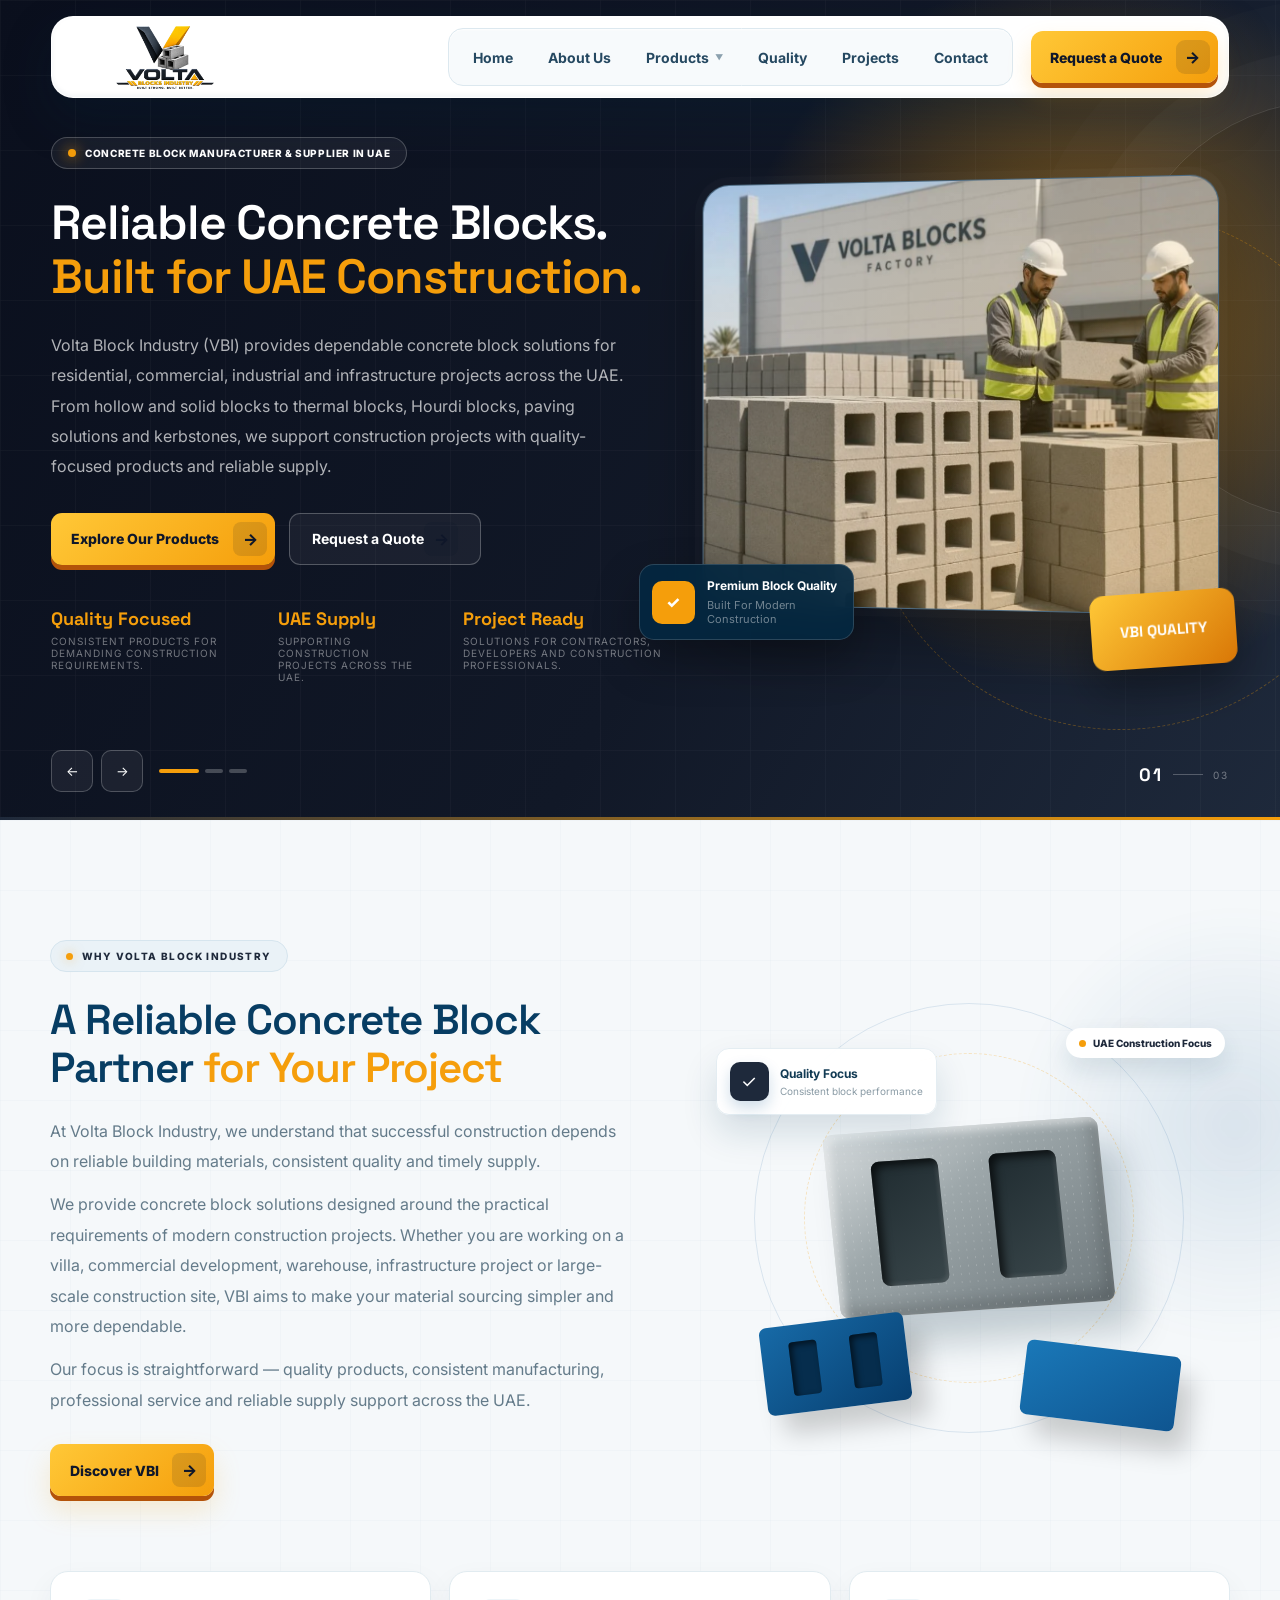
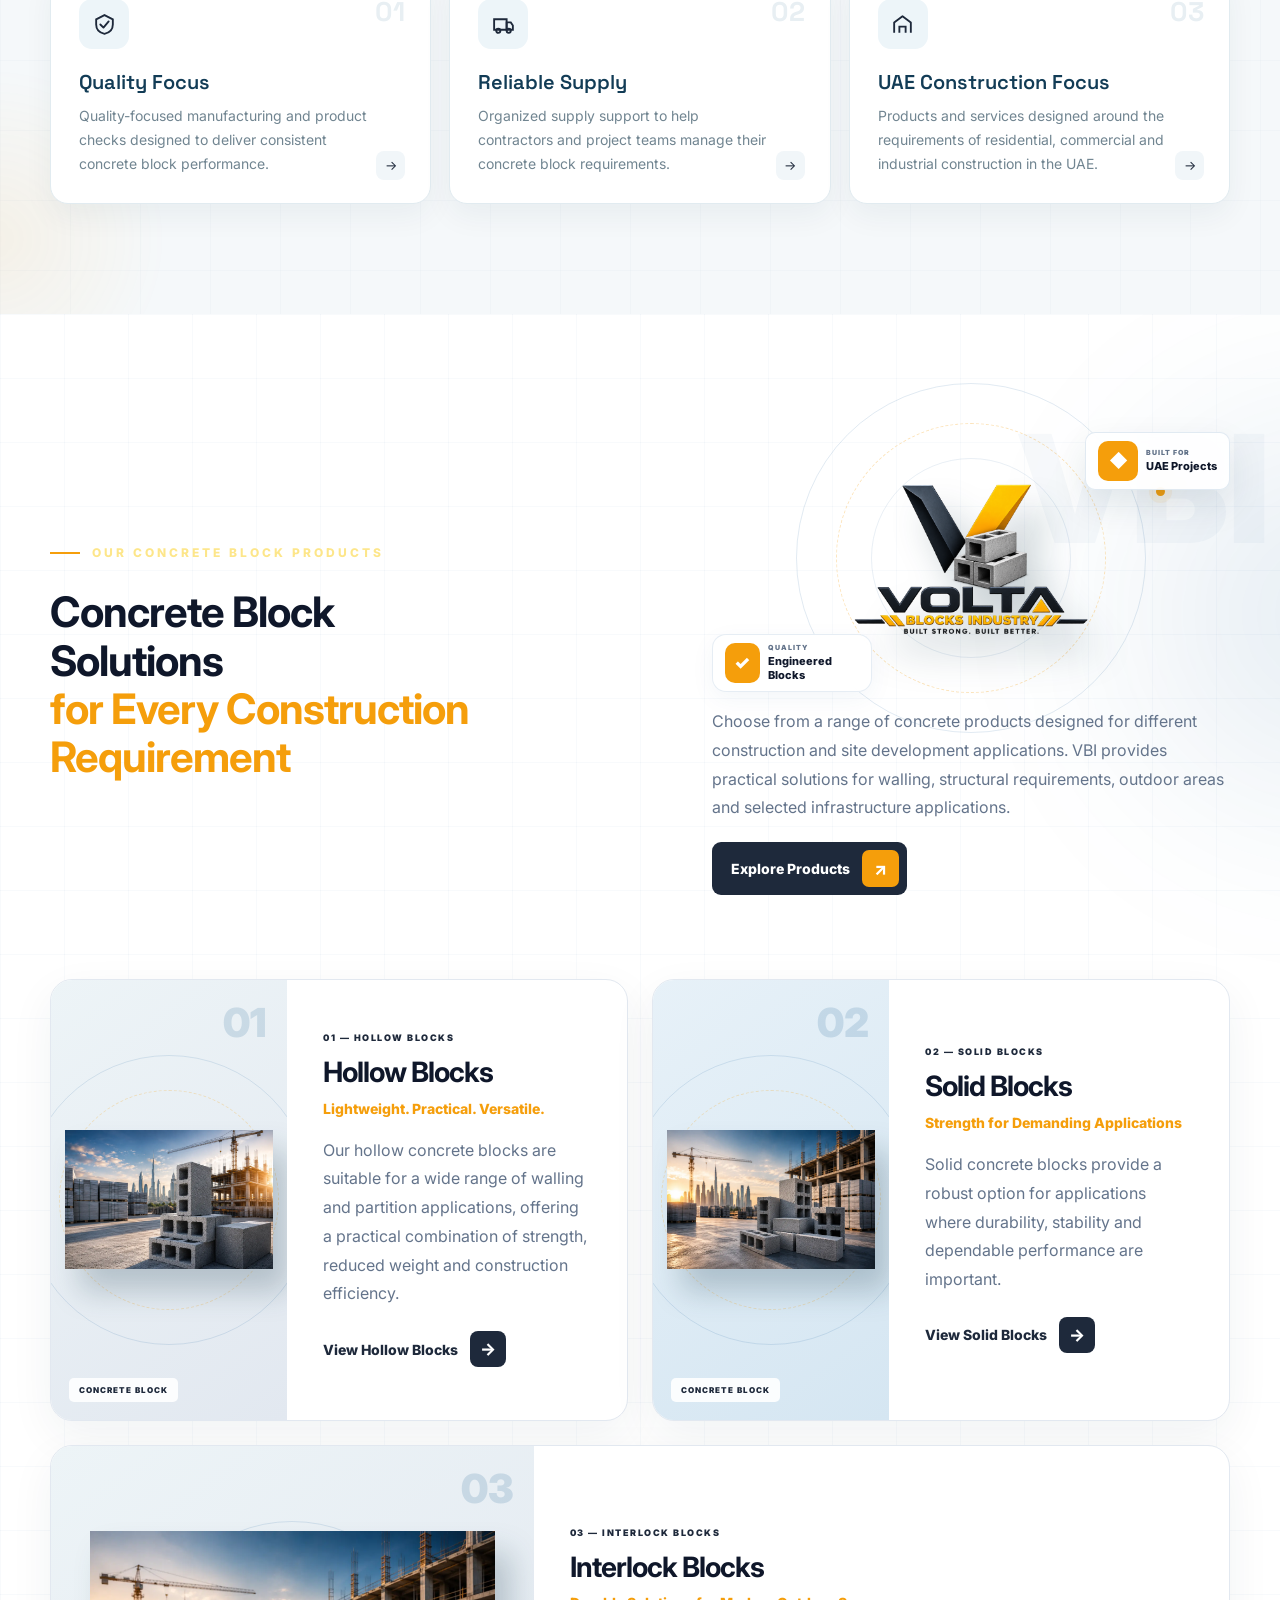
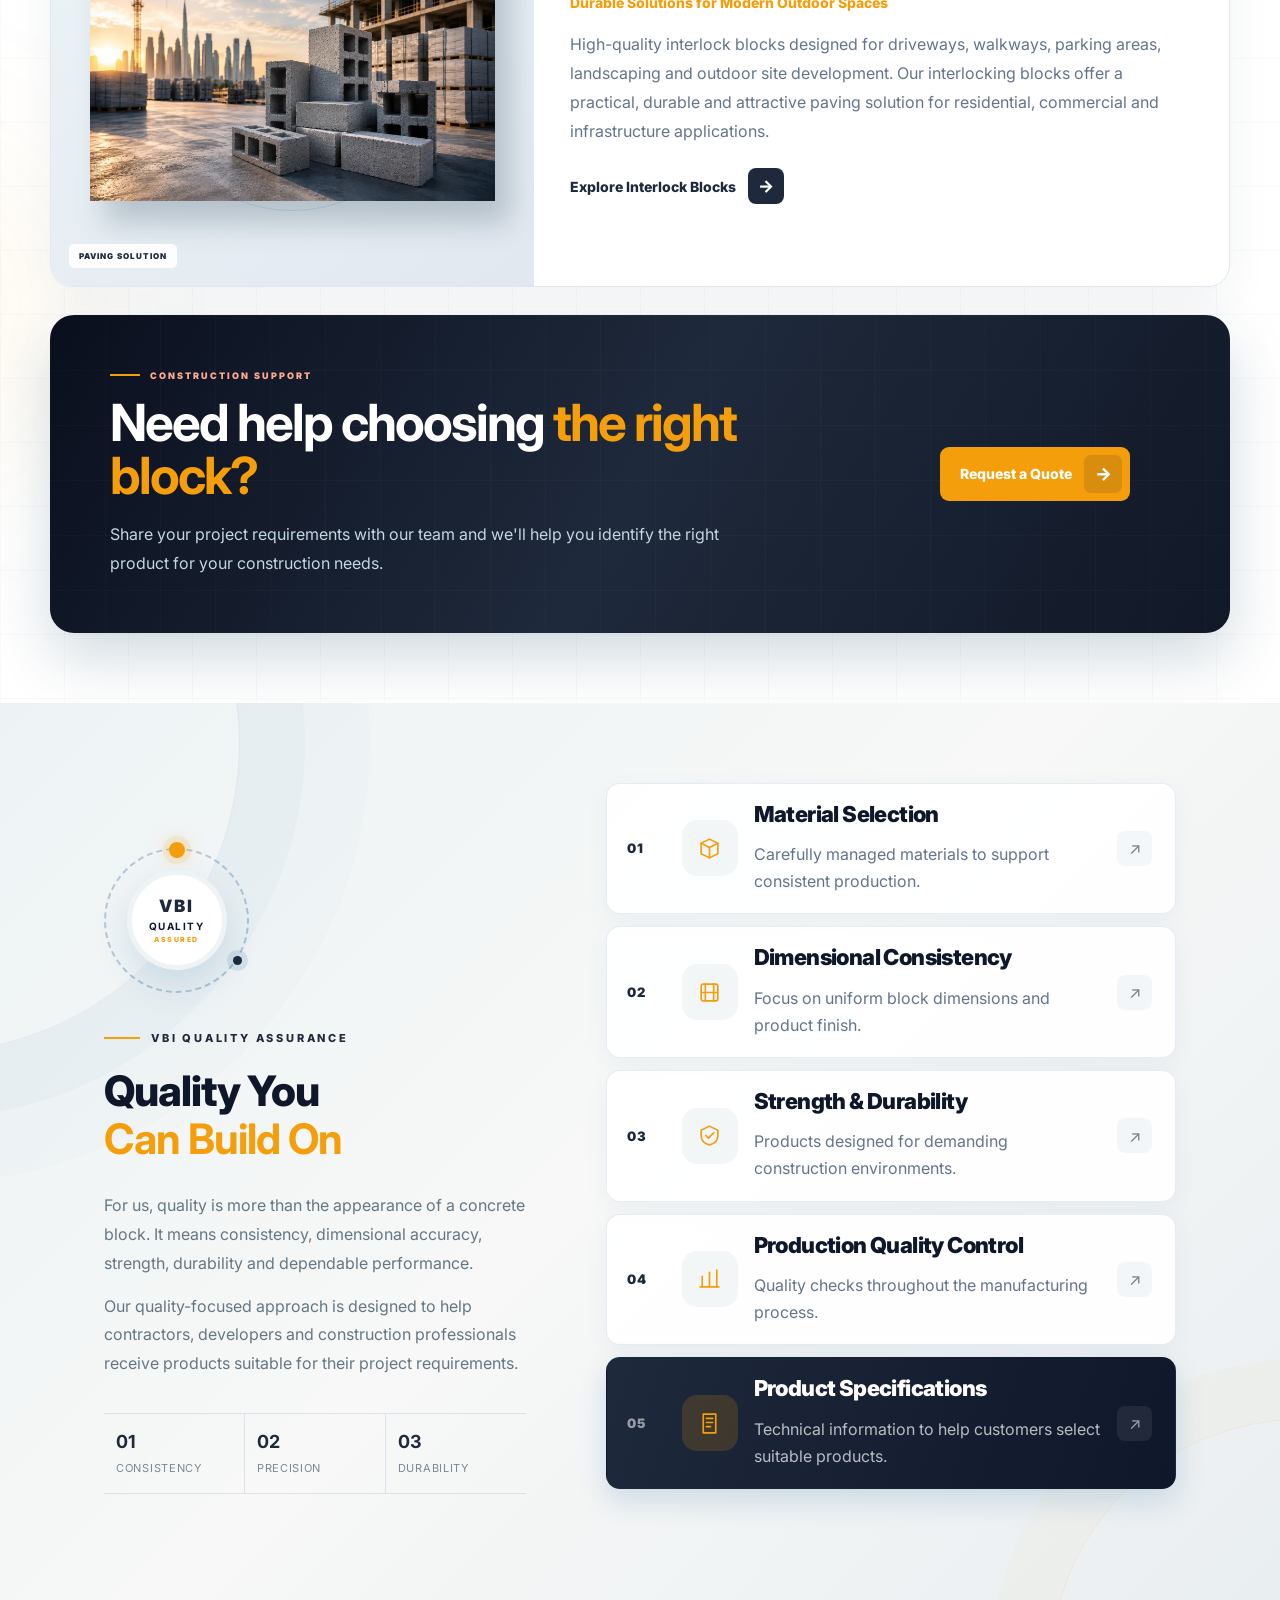
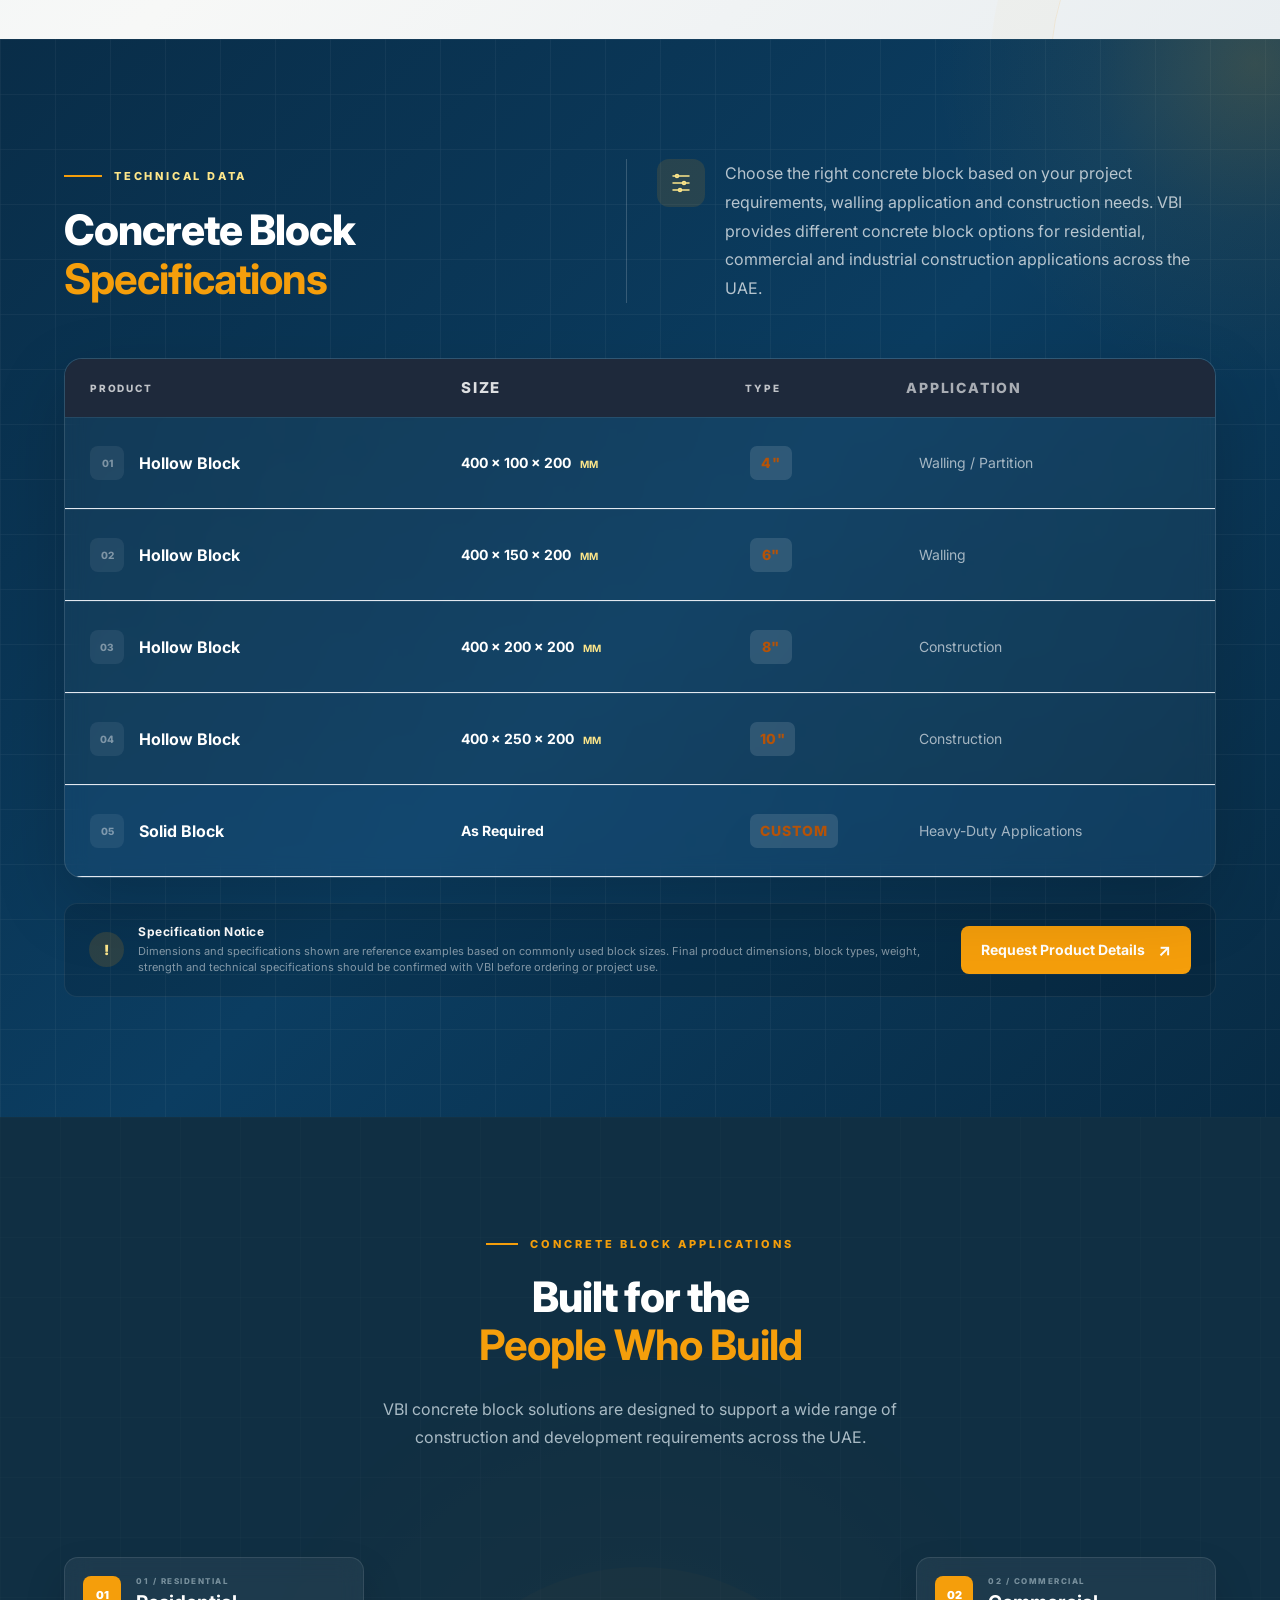
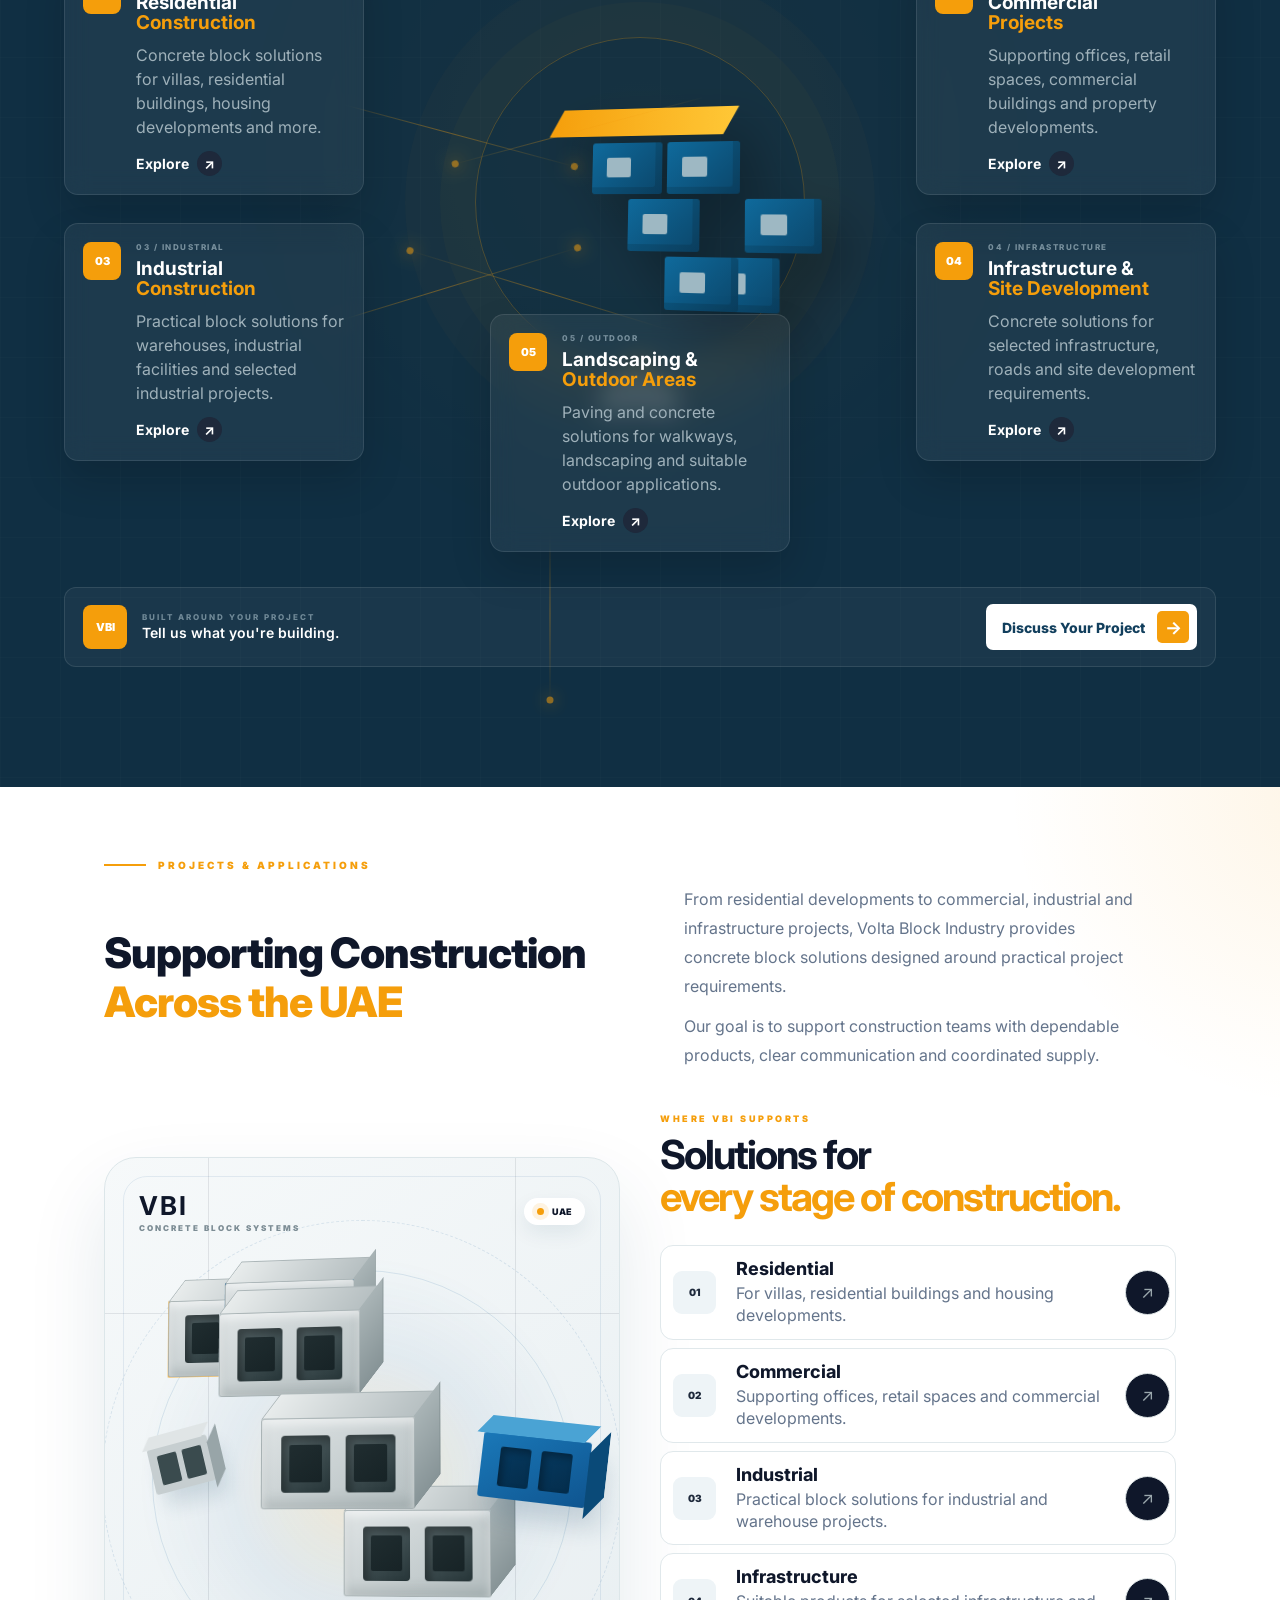
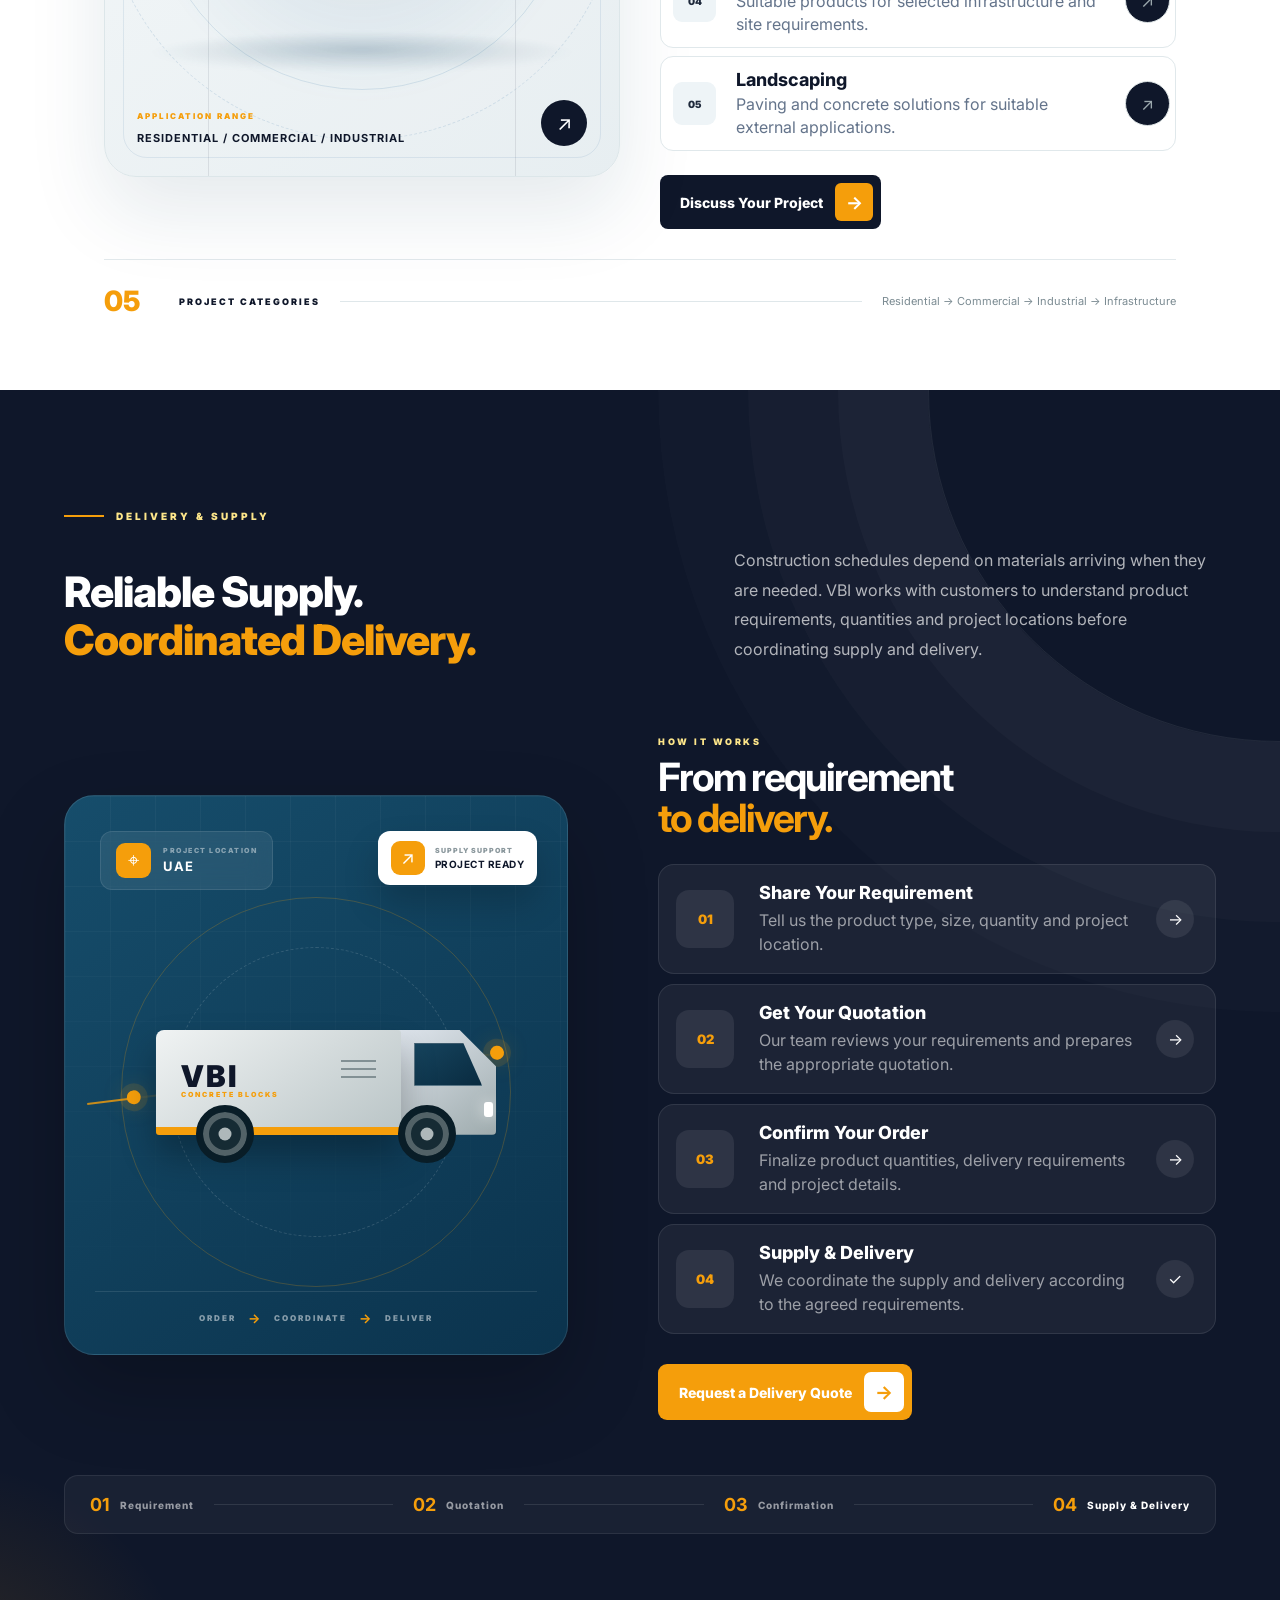
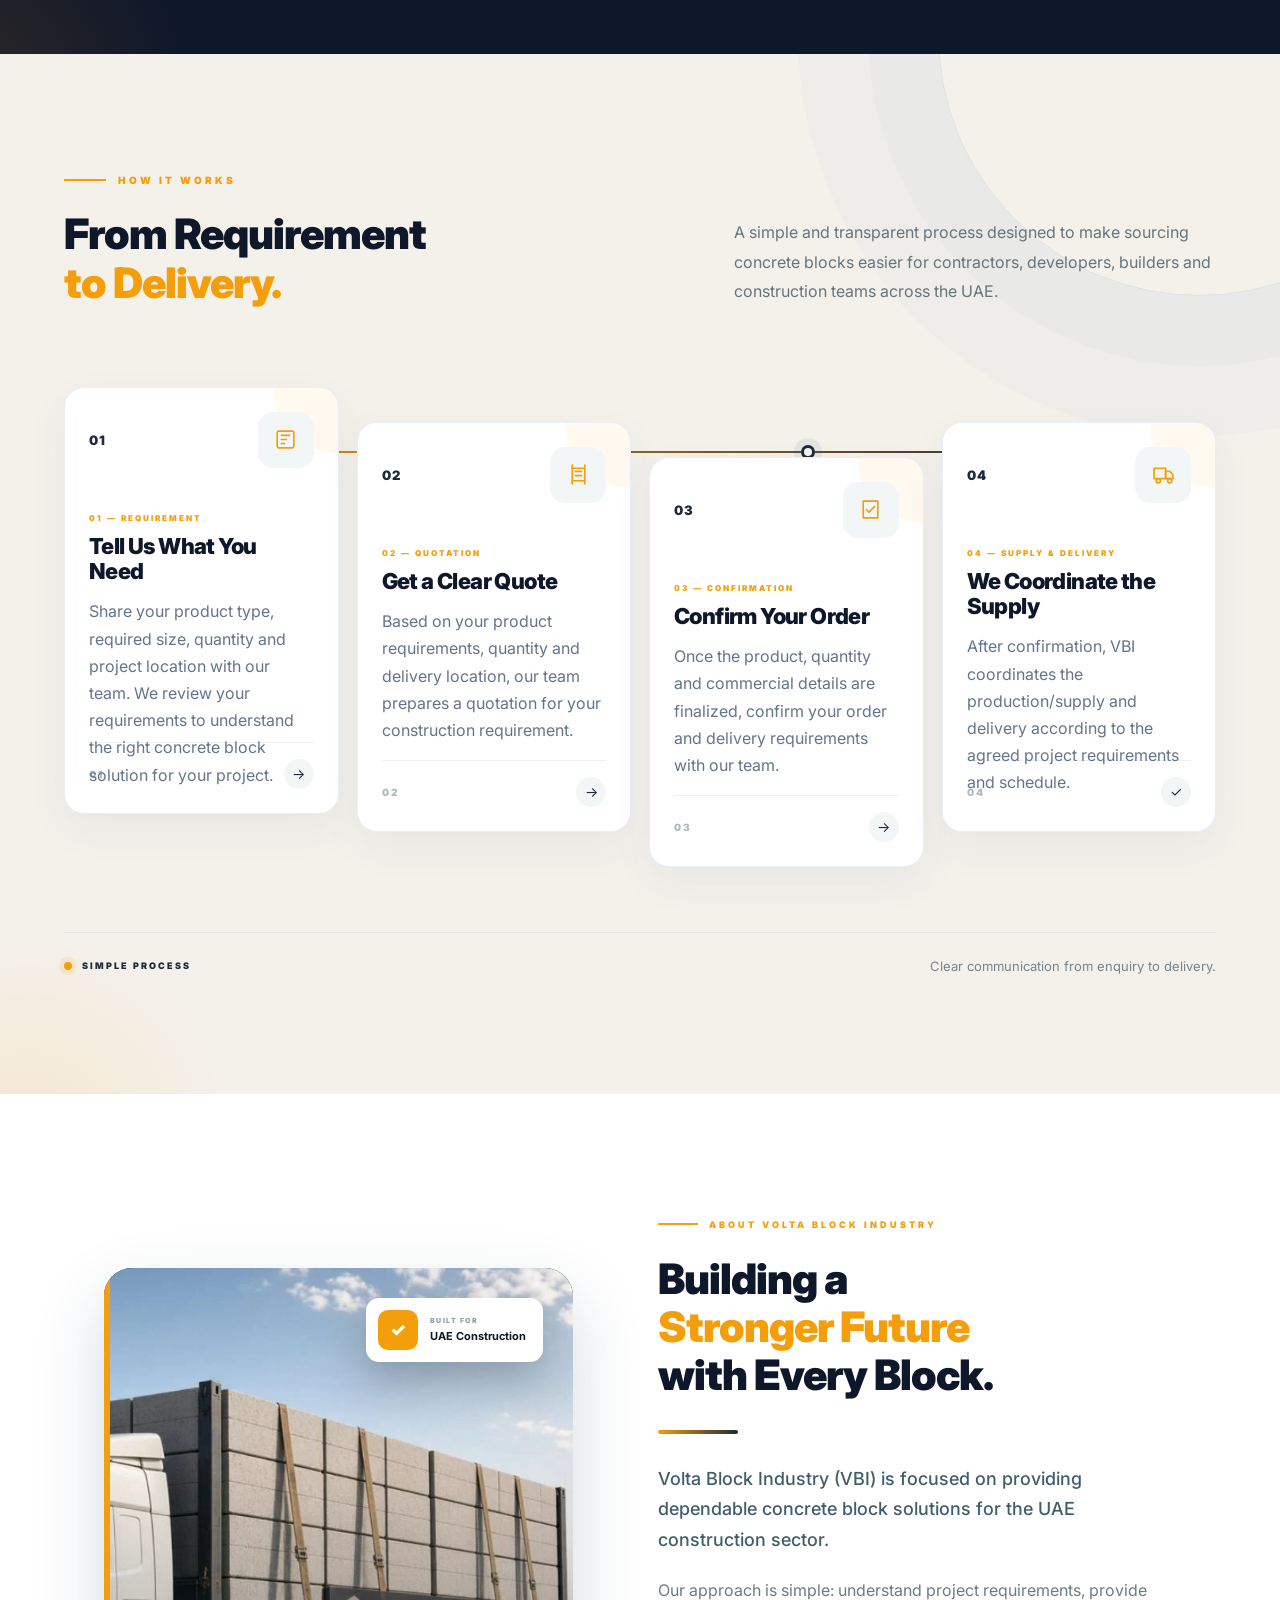
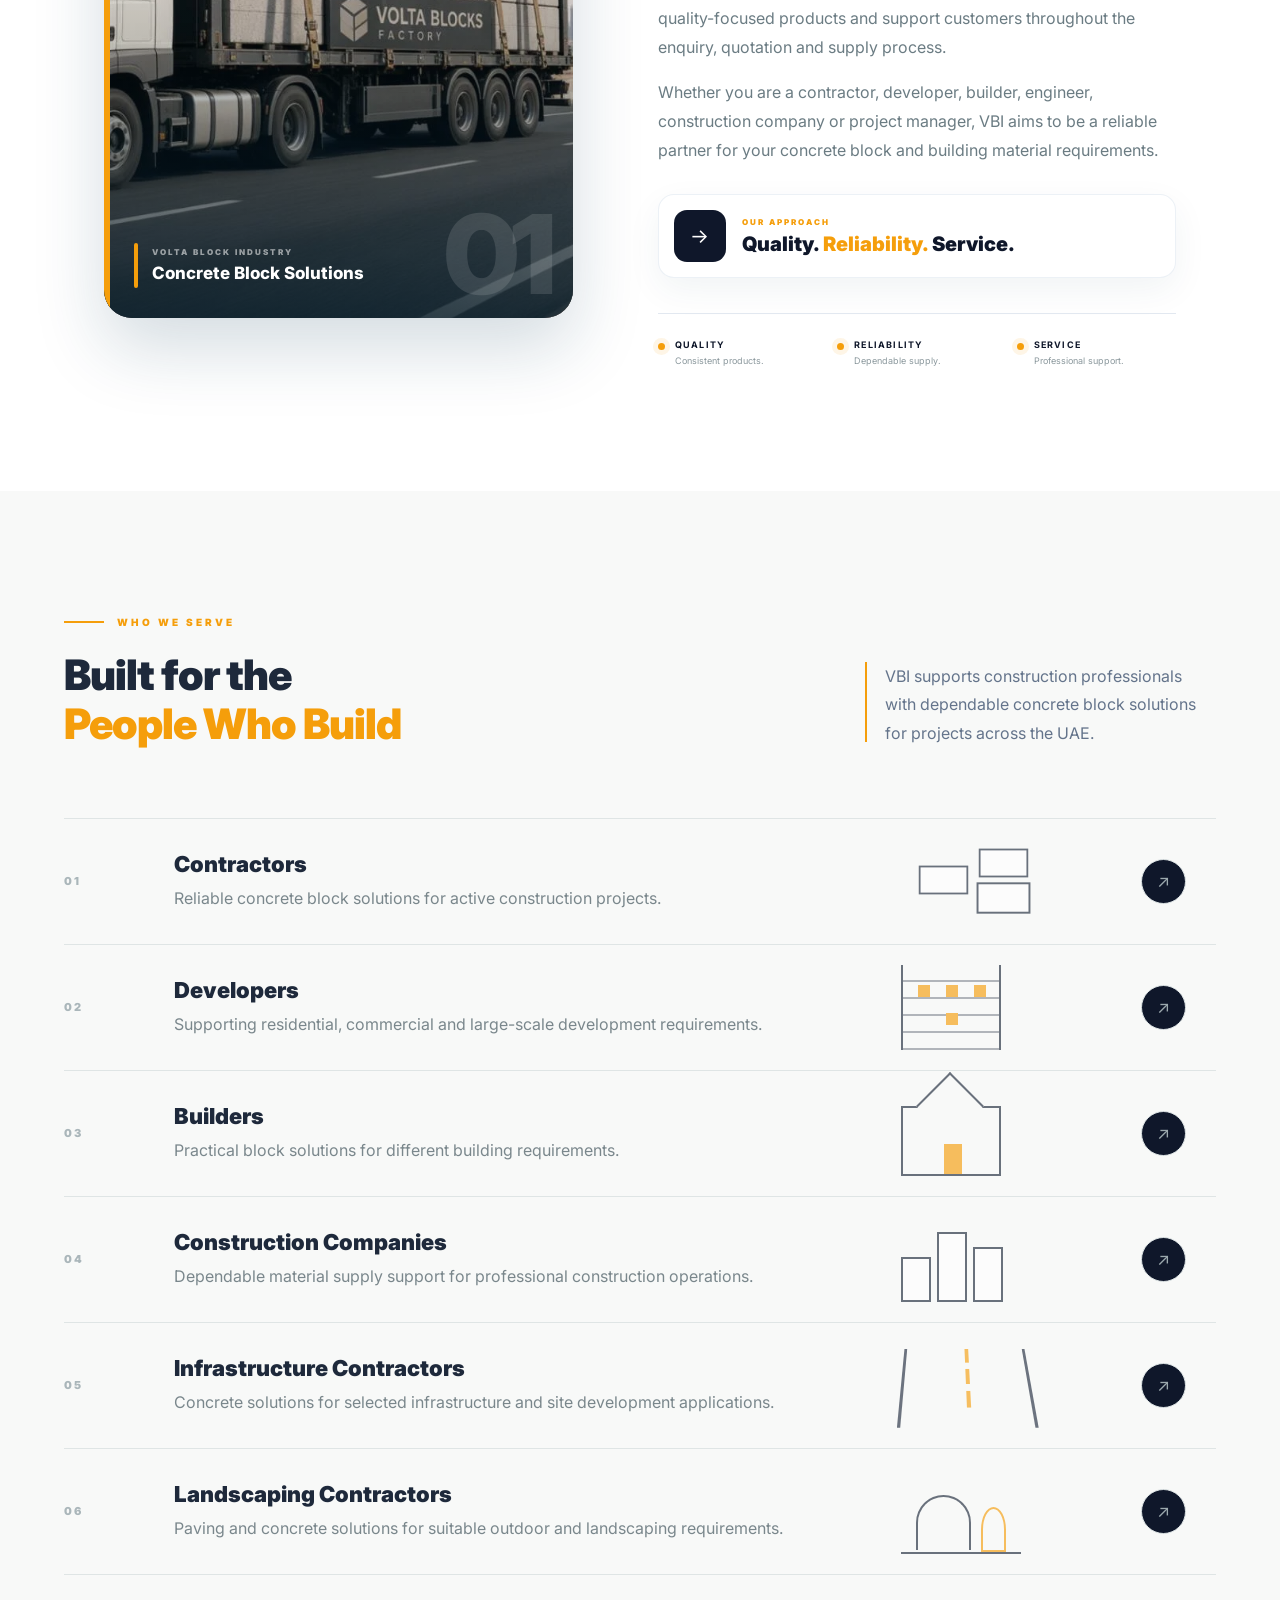
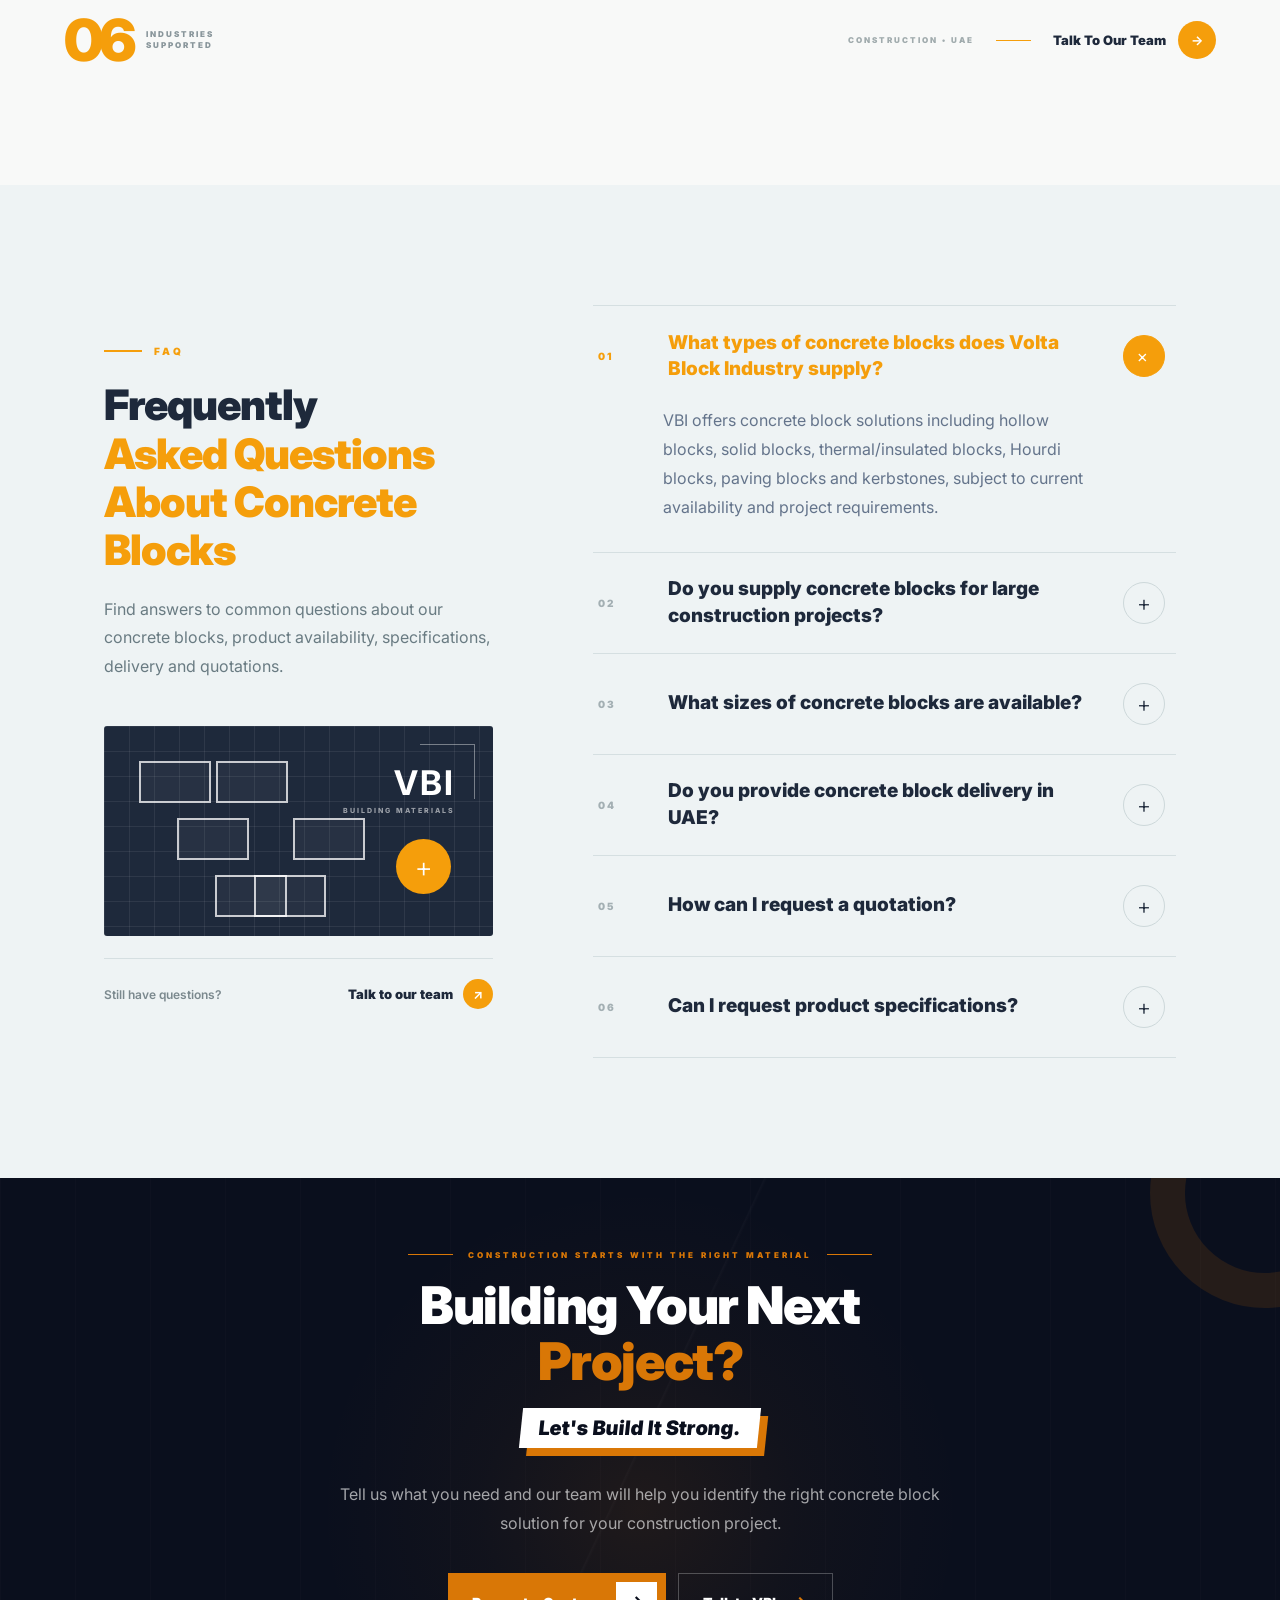
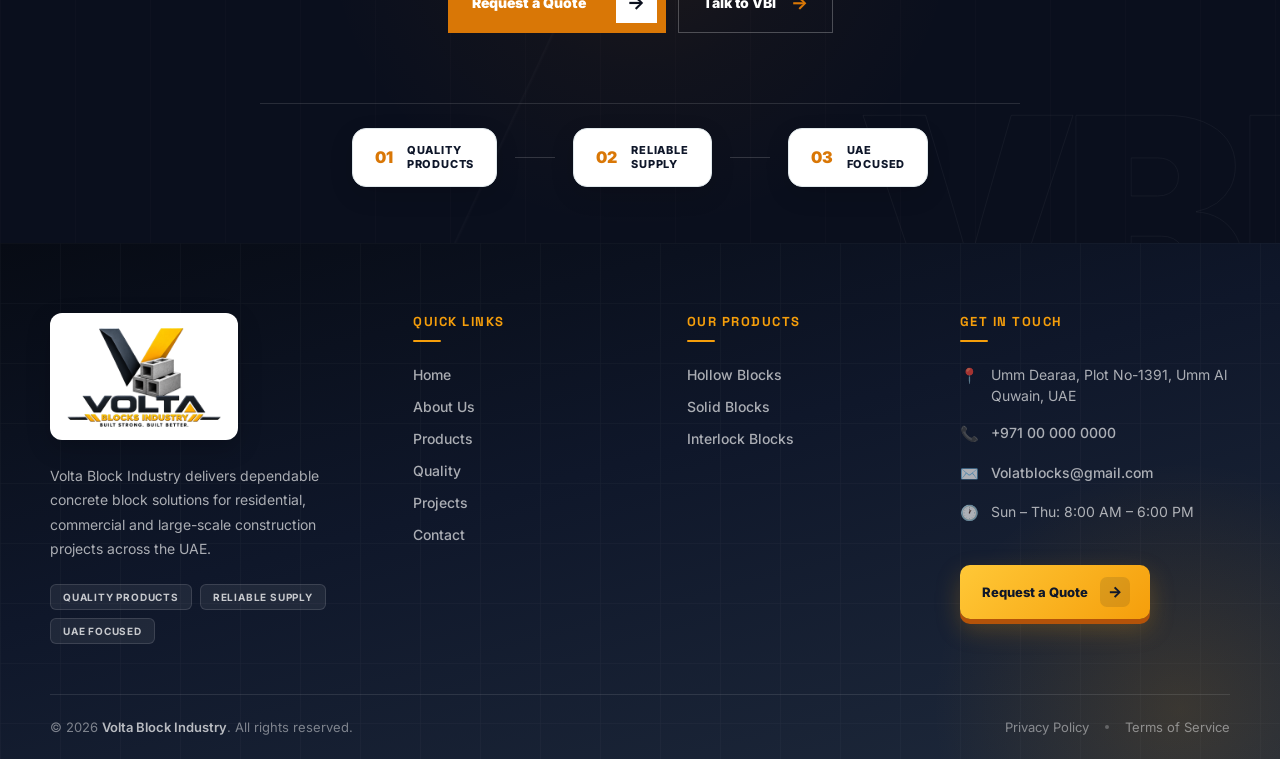
==== commit a13aef6f: "fix: update contact information and product links across multiple pages, including detailed address " ====
--- a/index.html
+++ b/index.html
@@ -1417,7 +1417,7 @@
                 </div>
 
 
-                <a href="contact.html" class="vbi-quote-btn" data-close-modal style="margin-top:20px;">
+                <a href="contact.html" class="vbi-quote-btn" style="margin-top:20px;">
 
                     Request Product Information
 
@@ -1436,205 +1436,6 @@
  
 
     <!-- =========================================
-     WHY VBI - DIFFERENT DESIGN
-========================================= -->
-
-<section class="vbi-why-new">
-
-    <!-- Background Elements -->
-    <div class="vbi-bg-pattern"></div>
-    <div class="vbi-glow vbi-glow-one"></div>
-    <div class="vbi-glow vbi-glow-two"></div>
-
-    <div class="vbi-why-wrap">
-
-        <!-- =====================================
-             LEFT CONTENT
-        ====================================== -->
-
-        <div class="vbi-why-intro">
-
-            <div class="vbi-eyebrow">
-                <span class="vbi-eyebrow-line"></span>
-                WHY VBI
-            </div>
-
-            <h2>
-                More Than
-                <span>Concrete.</span>
-            </h2>
-
-            <h3>
-                A dependable partner for
-                construction projects across the UAE.
-            </h3>
-
-            <p>
-                Construction projects demand more than just building materials.
-                They require consistency, reliability and a supplier who understands
-                the importance of time and quality.
-            </p>
-
-            <a href="contact.html" class="vbi-why-btn">
-                <span>Work With VBI</span>
-                <strong>↗</strong>
-            </a>
-
-            <!-- Small decorative block -->
-            <div class="vbi-block-decoration">
-                <div class="mini-block block-a"></div>
-                <div class="mini-block block-b"></div>
-                <div class="mini-block block-c"></div>
-            </div>
-
-        </div>
-
-
-        <!-- =====================================
-             RIGHT FEATURES
-        ====================================== -->
-
-        <div class="vbi-feature-area">
-
-            <!-- Feature 01 -->
-            <div class="vbi-feature-box feature-one">
-
-                <div class="feature-top">
-                    <span class="feature-no">01</span>
-
-                    <div class="feature-symbol">
-                        ✓
-                    </div>
-                </div>
-
-                <h3>Consistent Product Quality</h3>
-
-                <p>
-                    Focused on maintaining reliable quality across production.
-                </p>
-
-                <div class="feature-line"></div>
-
-            </div>
-
-
-            <!-- Feature 02 -->
-            <div class="vbi-feature-box feature-two">
-
-                <div class="feature-top">
-                    <span class="feature-no">02</span>
-
-                    <div class="feature-symbol">
-                        ◈
-                    </div>
-                </div>
-
-                <h3>Construction-Ready Products</h3>
-
-                <p>
-                    Products designed around practical construction requirements.
-                </p>
-
-                <div class="feature-line"></div>
-
-            </div>
-
-
-            <!-- Feature 03 -->
-            <div class="vbi-feature-box feature-three">
-
-                <div class="feature-top">
-                    <span class="feature-no">03</span>
-
-                    <div class="feature-symbol">
-                        →
-                    </div>
-                </div>
-
-                <h3>Reliable Supply Support</h3>
-
-                <p>
-                    Helping contractors plan and manage their material requirements.
-                </p>
-
-                <div class="feature-line"></div>
-
-            </div>
-
-
-            <!-- Feature 04 -->
-            <div class="vbi-feature-box feature-four">
-
-                <div class="feature-top">
-                    <span class="feature-no">04</span>
-
-                    <div class="feature-symbol">
-                        +
-                    </div>
-                </div>
-
-                <h3>Professional Service</h3>
-
-                <p>
-                    Clear communication from enquiry to delivery.
-                </p>
-
-                <div class="feature-line"></div>
-
-            </div>
-
-
-            <!-- Feature 05 -->
-            <div class="vbi-feature-box feature-five">
-
-                <div class="feature-top">
-                    <span class="feature-no">05</span>
-
-                    <div class="feature-symbol">
-                        ◇
-                    </div>
-                </div>
-
-                <h3>Flexible Project Requirements</h3>
-
-                <p>
-                    Solutions for different project sizes and construction needs.
-                </p>
-
-                <div class="feature-line"></div>
-
-            </div>
-
-
-            <!-- Feature 06 -->
-            <div class="vbi-feature-box feature-six">
-
-                <div class="feature-top">
-                    <span class="feature-no">06</span>
-
-                    <div class="feature-symbol">
-                        ●
-                    </div>
-                </div>
-
-                <h3>UAE-Focused Approach</h3>
-
-                <p>
-                    Built around the requirements of the UAE construction market.
-                </p>
-
-                <div class="feature-line"></div>
-
-            </div>
-
-        </div>
-
-    </div>
-
-</section>
-
-
-<!-- =========================================
      Quality You
 ========================================= -->
 
@@ -2221,7 +2022,7 @@
                     </h3>
 
                     <p>
-                        Concrete block solutions for villas, residential buildings, housing developments and related construction requirements.
+                        Concrete block solutions for villas, residential buildings, housing developments and more.
                     </p>
 
                     <a href="contact.html">
@@ -2401,13 +2202,15 @@
           <span>Across the UAE</span>
         </h2>
 
-        <p>
-          From residential developments to commercial, industrial and infrastructure projects, Volta Block Industry provides concrete block solutions designed around practical project requirements.
-        </p>
-
-        <p>
-          Our goal is to support construction teams with dependable products, clear communication and coordinated supply.
-        </p>
+        <div class="vbi-head-copy">
+          <p>
+            From residential developments to commercial, industrial and infrastructure projects, Volta Block Industry provides concrete block solutions designed around practical project requirements.
+          </p>
+
+          <p>
+            Our goal is to support construction teams with dependable products, clear communication and coordinated supply.
+          </p>
+        </div>
 
       </div>
 
@@ -3997,10 +3800,7 @@
         <ul>
           <li><a href="products.html">Hollow Blocks</a></li>
           <li><a href="products.html">Solid Blocks</a></li>
-          <li><a href="products.html">Thermal Blocks</a></li>
-          <li><a href="products.html">Hourdi Blocks</a></li>
-          <li><a href="products.html">Paving Blocks</a></li>
-          <li><a href="products.html">Kerbstones</a></li>
+          <li><a href="products.html">Interlock Blocks</a></li>
         </ul>
 
       </div>
@@ -4015,7 +3815,7 @@
 
           <li>
             <span class="footer-icon">📍</span>
-            <span>United Arab Emirates</span>
+            <span>Umm Dearaa, Plot No-1391, Umm Al Quwain, UAE</span>
           </li>
 
           <li>
@@ -4025,7 +3825,7 @@
 
           <li>
             <span class="footer-icon">✉️</span>
-            <a href="mailto:info@voltablock.com">info@voltablock.com</a>
+            <a href="mailto:Volatblocks@gmail.com">Volatblocks@gmail.com</a>
           </li>
 
           <li>
--- a/assets/css/main.css
+++ b/assets/css/main.css
@@ -2020,8 +2020,8 @@
     background:
 
         linear-gradient(145deg,
-            #ff8053,
-            #e84c1e);
+            #1a78b8,
+            #0f5590);
 
     z-index: 5;
 
@@ -6545,9 +6545,9 @@
     border-radius: 7px;
 
     background:
-        rgba(245,158,11,.12);
-
-    color: #fde68a;
+        rgba(255,255,255,.12);
+
+    color: #ffffff;
 
     font-size: 12px;
 
@@ -6841,7 +6841,7 @@
 
     max-width:800px;
 
-    margin:0 auto 70px;
+    margin:0 auto 0px;
 }
 
 
@@ -7626,7 +7626,7 @@
   position:relative;
   overflow:hidden;
 
-  padding:125px 5%;
+  padding:72px 5%;
 
   background:#fff;
 
@@ -7692,7 +7692,7 @@
 
   gap:12px;
 
-  margin-bottom:24px;
+  margin-bottom:14px;
 
   color:#f59e0b;
 
@@ -7716,13 +7716,19 @@
   display:grid;
 
   grid-template-columns:
-    1.15fr .85fr;
-
-  gap:90px;
-
-  align-items:end;
-
-  margin-bottom:65px;
+    1.05fr .95fr;
+
+  gap:36px;
+
+  align-items:center;
+
+  margin-bottom:36px;
+}
+
+.vbi-head-copy{
+  display:flex;
+  flex-direction:column;
+  gap:12px;
 }
 
 
@@ -7772,7 +7778,7 @@
   grid-template-columns:
     1fr 1fr;
 
-  gap:80px;
+  gap:40px;
 
   align-items:center;
 }
@@ -8383,8 +8389,8 @@
   background:
     linear-gradient(
       145deg,
-      #ff8158,
-      #e95529
+      #1a78b8,
+      #0f5590
     );
 
   border-radius:3px;
@@ -8404,8 +8410,8 @@
   background:
     linear-gradient(
       145deg,
-      #7d3321,
-      #542316
+      #06395f,
+      #042d4c
     );
 
   box-shadow:
@@ -8425,7 +8431,7 @@
   transform:
     skewX(-38deg);
 
-  background:#ff9a78;
+  background:#4aa3d4;
 }
 
 
@@ -8442,7 +8448,7 @@
   transform:
     skewY(-52deg);
 
-  background:#c94320;
+  background:#0a4a78;
 }
 
 
@@ -8668,7 +8674,7 @@
 
 .vbi-construction-art:hover
 .vbi-art-round{
-  background:#f59e0b;
+  background:#0f5590;
 
   transform:
     rotate(45deg);
--- a/assets/css/responsive.css
+++ b/assets/css/responsive.css
@@ -1087,3 +1087,233 @@
     padding: 20px 0 28px;
   }
 }
+
+/* =====================================================
+   STANDARD HEADING SCALE
+===================================================== */
+
+.hero-content h1,
+.page-hero h1 {
+  font-size: clamp(32px, 4vw, 48px) !important;
+  line-height: 1.12 !important;
+  letter-spacing: -1.2px !important;
+}
+
+.vbi-heading-left h1,
+.trust-content h2,
+.vbi-why-intro h2,
+.vbi-quality-left h2,
+.vbi-spec-heading h2,
+.vbi-app-header h2,
+.vbi-projects-head h2,
+.vbi-head-grid h2,
+.vbi-delivery-title h2,
+.vbi-process-heading-wrap h2,
+.vbi-real-content h2,
+.vbi-ind-title h2,
+.vbi-faq-intro h2,
+.page-section h2 {
+  font-size: clamp(28px, 3.4vw, 42px) !important;
+  line-height: 1.15 !important;
+  letter-spacing: -1px !important;
+}
+
+.vbi-modern-inner h2 {
+  font-size: clamp(32px, 4.2vw, 52px) !important;
+  line-height: 1.08 !important;
+  letter-spacing: -1.4px !important;
+  margin-top: 18px !important;
+}
+
+.vbi-modern-statement {
+  font-size: clamp(16px, 2vw, 20px) !important;
+  margin-top: 18px !important;
+  padding: 10px 18px !important;
+}
+
+.vbi-cta-modern {
+  min-height: 0 !important;
+  padding: 72px 24px 56px !important;
+}
+
+.vbi-bg-text {
+  font-size: clamp(140px, 22vw, 280px) !important;
+  letter-spacing: -8px !important;
+}
+
+/* =====================================================
+   FLOATING BADGES – keep them inside, not clipped
+===================================================== */
+
+.vbi-products-heading,
+.vbi-heading-right {
+  overflow: visible !important;
+}
+
+.vbi-visual {
+  overflow: visible !important;
+  height: auto !important;
+  min-height: 260px;
+  width: 100%;
+  padding: 28px 90px 36px;
+  box-sizing: border-box;
+}
+
+.vbi-main-image {
+  width: min(260px, 72%) !important;
+  height: auto !important;
+  max-height: 220px;
+}
+
+.vbi-floating-card.vbi-quality-card,
+.vbi-floating-card.vbi-uae-card {
+  display: flex !important;
+  grid-template-columns: none !important;
+  position: absolute !important;
+  width: max-content !important;
+  max-width: 160px;
+  min-height: 0 !important;
+  padding: 8px 12px !important;
+  gap: 8px !important;
+  z-index: 12 !important;
+}
+
+.vbi-floating-card.vbi-quality-card {
+  left: 0 !important;
+  right: auto !important;
+  bottom: 0 !important;
+  top: auto !important;
+}
+
+.vbi-floating-card.vbi-uae-card {
+  right: 0 !important;
+  left: auto !important;
+  top: 0 !important;
+  bottom: auto !important;
+}
+
+/* =====================================================
+   BUTTON TEXT – white on dark buttons
+===================================================== */
+
+.vbi-explore-btn,
+.vbi-explore-btn:hover,
+.vbi-quote-btn,
+.vbi-quote-btn:hover {
+  color: #ffffff !important;
+}
+
+.vbi-explore-btn span,
+.vbi-quote-btn span {
+  color: #ffffff !important;
+}
+
+/* =====================================================
+   PRODUCT IMAGE – theme blue, not orange
+===================================================== */
+
+.vbi-product-image.orange,
+.product-tile-img.orange {
+  background: linear-gradient(145deg, #e7f1f8, #d5e6f2) !important;
+}
+
+/* =====================================================
+   QUALITY CARD HOVER – icon stays readable
+===================================================== */
+
+.vbi-quality-section .vbi-quality-card:hover .vbi-card-icon {
+  background: #0f5590 !important;
+  color: #ffffff !important;
+}
+
+.vbi-quality-section .vbi-quality-card:hover .vbi-card-icon svg {
+  stroke: #ffffff !important;
+  color: #ffffff !important;
+}
+
+.vbi-quality-section .vbi-quality-card:hover .vbi-card-number {
+  color: #0f5590 !important;
+}
+
+.vbi-quality-section .vbi-quality-card::before {
+  background: #0f5590 !important;
+}
+
+/* =====================================================
+   PRODUCT MODAL
+===================================================== */
+
+.vbi-modal-image {
+  padding: 36px 28px !important;
+  box-sizing: border-box;
+}
+
+.vbi-modal-image img {
+  width: auto !important;
+  max-width: 72% !important;
+  height: auto !important;
+  max-height: 260px !important;
+  margin: auto;
+}
+
+.vbi-modal .vbi-spec-row {
+  display: grid !important;
+  grid-template-columns: 1fr 1.4fr !important;
+  min-height: 0 !important;
+  align-items: start !important;
+  gap: 12px !important;
+  padding: 14px 4px !important;
+  background: transparent !important;
+  transform: none !important;
+}
+
+.vbi-modal .vbi-spec-row::before {
+  display: none !important;
+}
+
+.vbi-modal .vbi-spec-row:hover {
+  background: #f3f8fb !important;
+  transform: none !important;
+}
+
+.vbi-modal .vbi-spec-row span,
+.vbi-modal .vbi-spec-row strong {
+  position: relative;
+  z-index: 2;
+  color: #073d60 !important;
+  background: transparent !important;
+}
+
+.vbi-modal .vbi-spec-row span {
+  color: #0f5590 !important;
+  font-weight: 700;
+}
+
+@media (max-width: 700px) {
+  .vbi-visual {
+    padding: 16px 8px 20px;
+    min-height: 220px;
+  }
+
+  .vbi-floating-card.vbi-quality-card,
+  .vbi-floating-card.vbi-uae-card {
+    position: relative !important;
+    left: auto !important;
+    right: auto !important;
+    top: auto !important;
+    bottom: auto !important;
+    margin: 8px auto 0;
+    max-width: 100%;
+  }
+
+  .vbi-visual {
+    display: flex;
+    flex-wrap: wrap;
+    justify-content: center;
+    gap: 10px;
+  }
+
+  .vbi-main-image {
+    flex: 0 0 100%;
+  }
+}
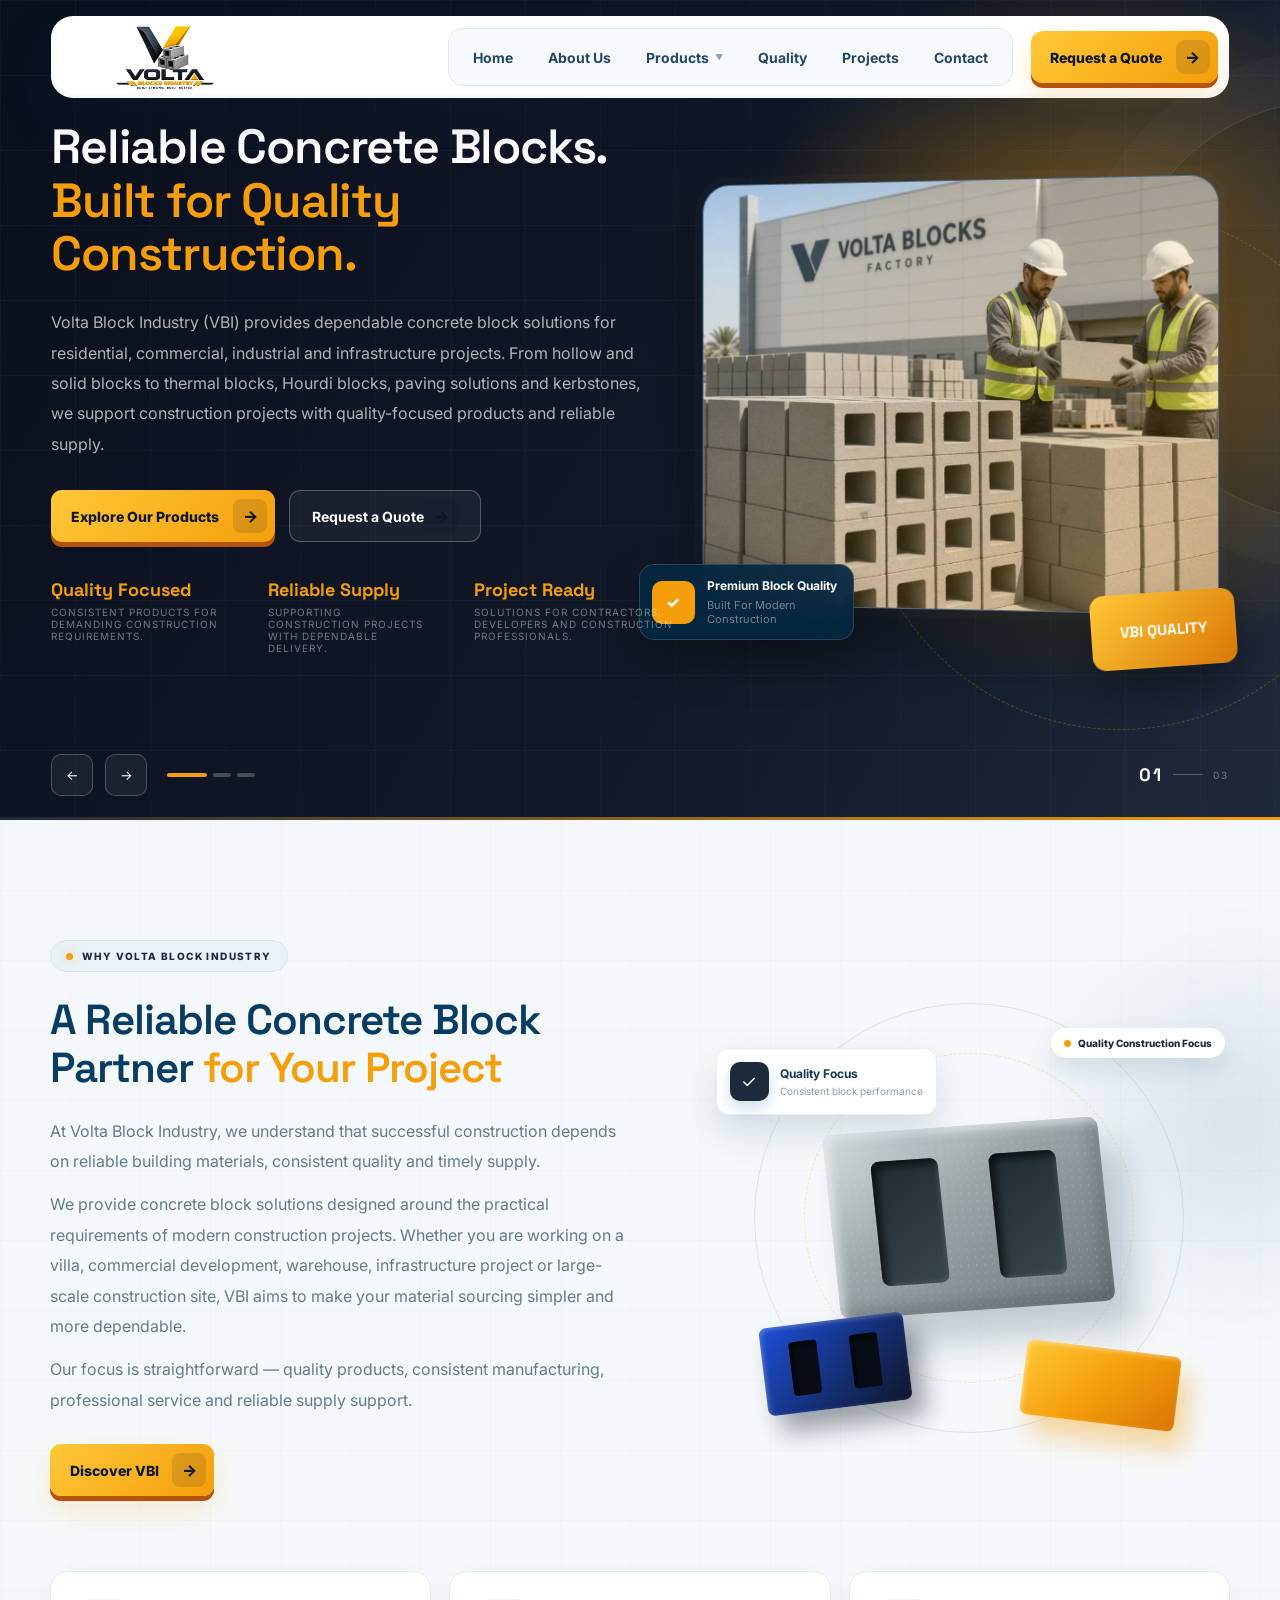
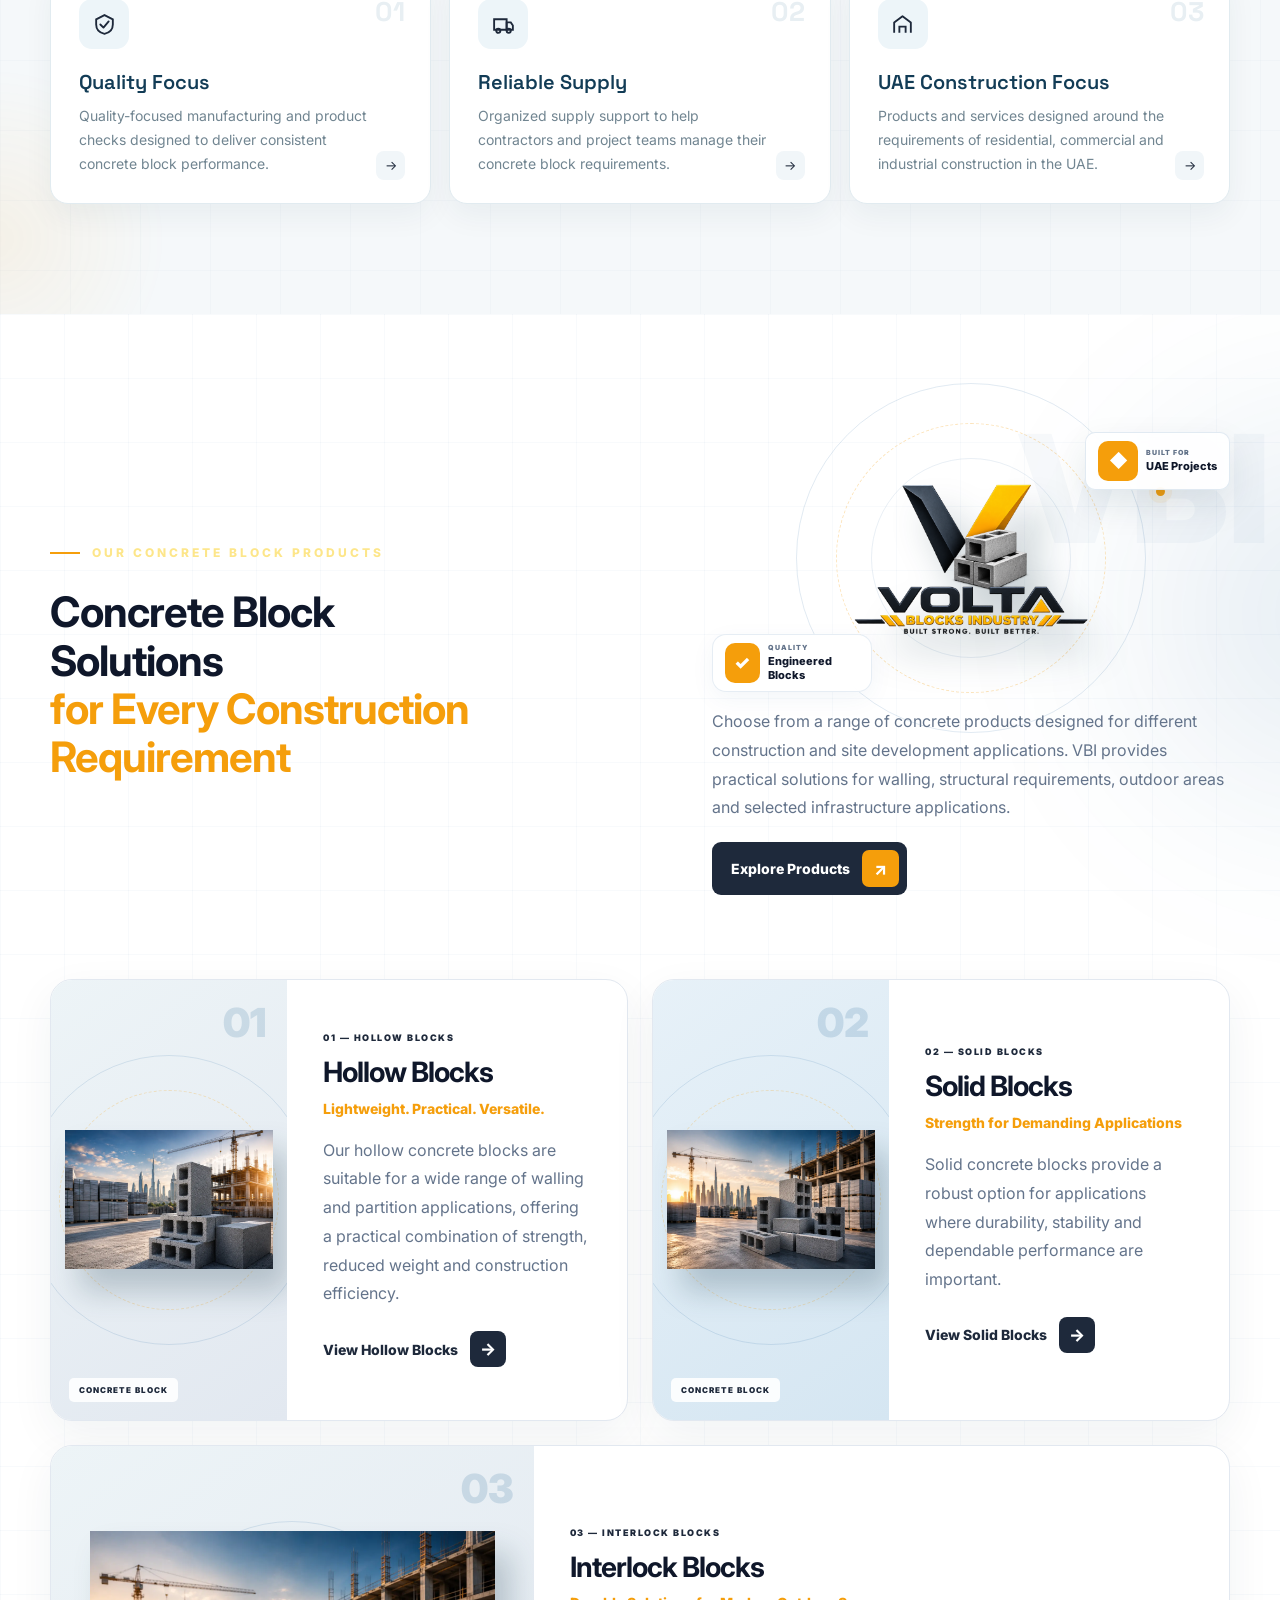
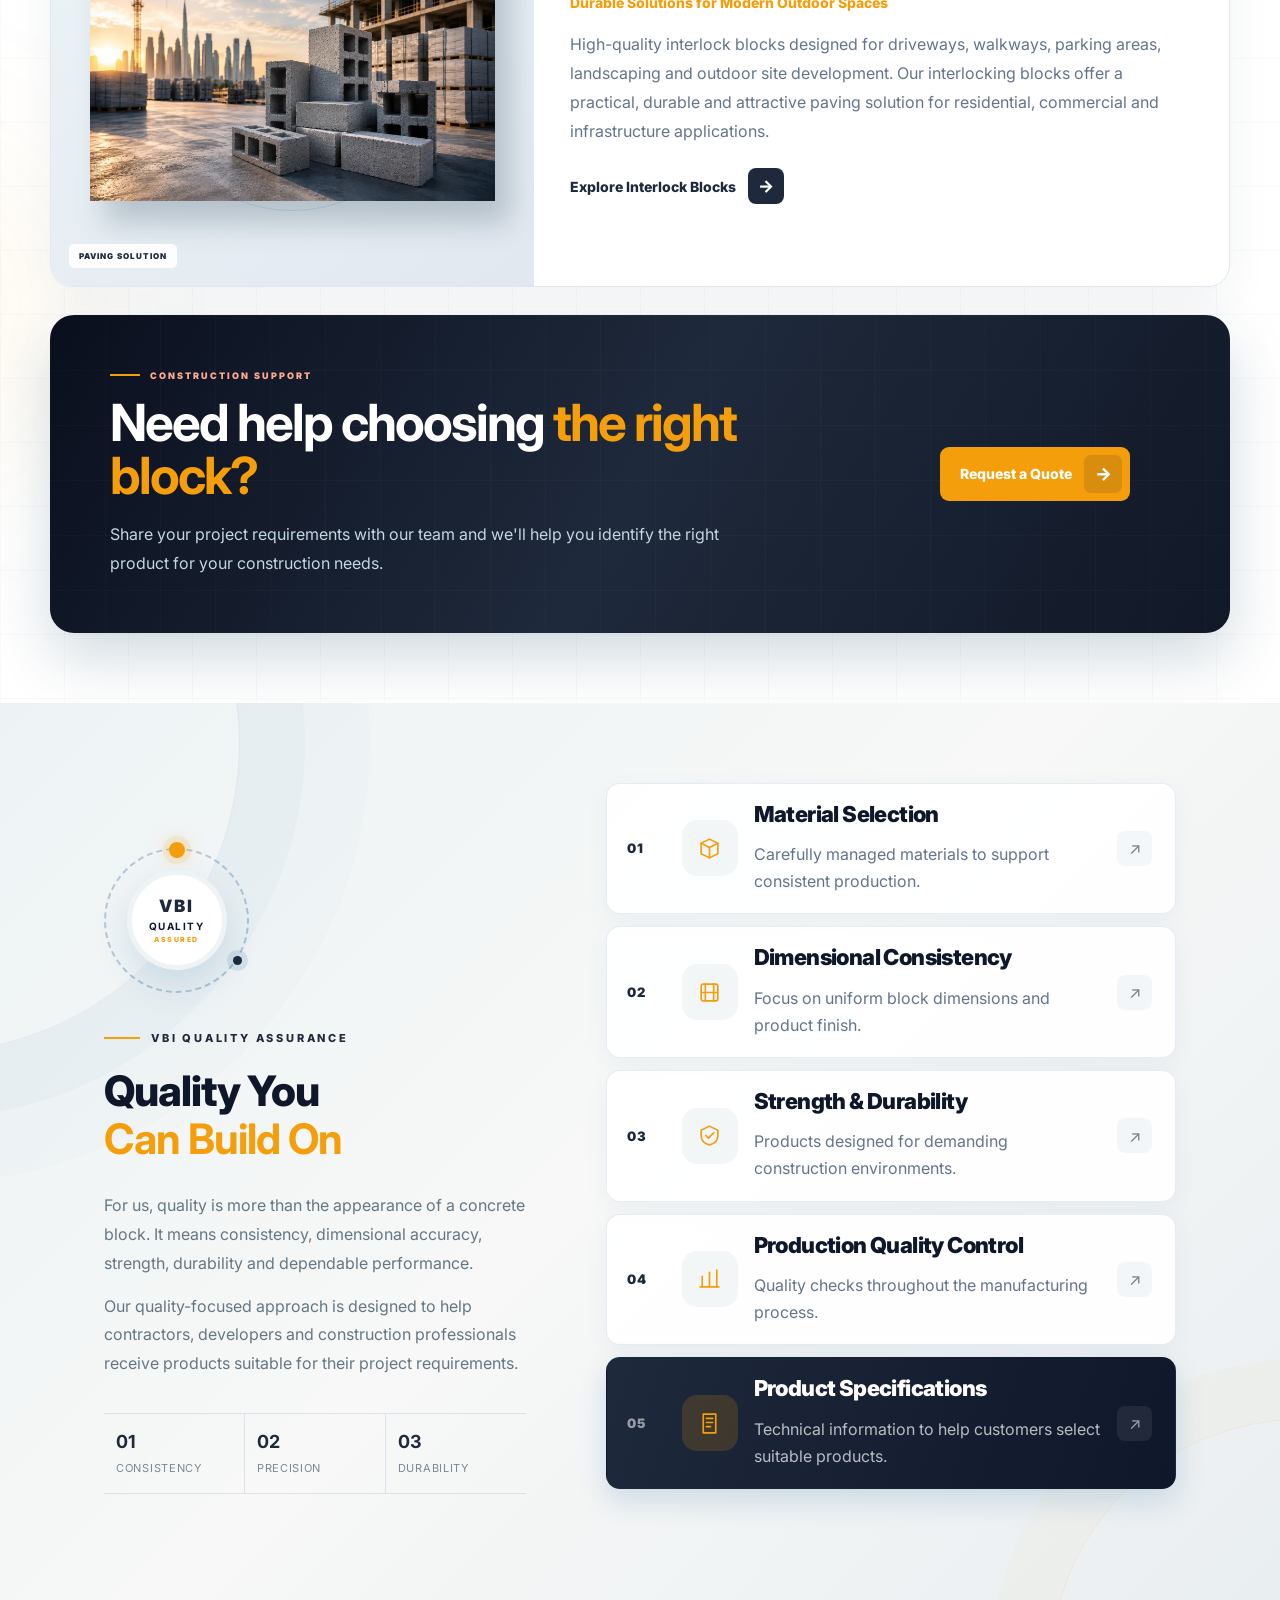
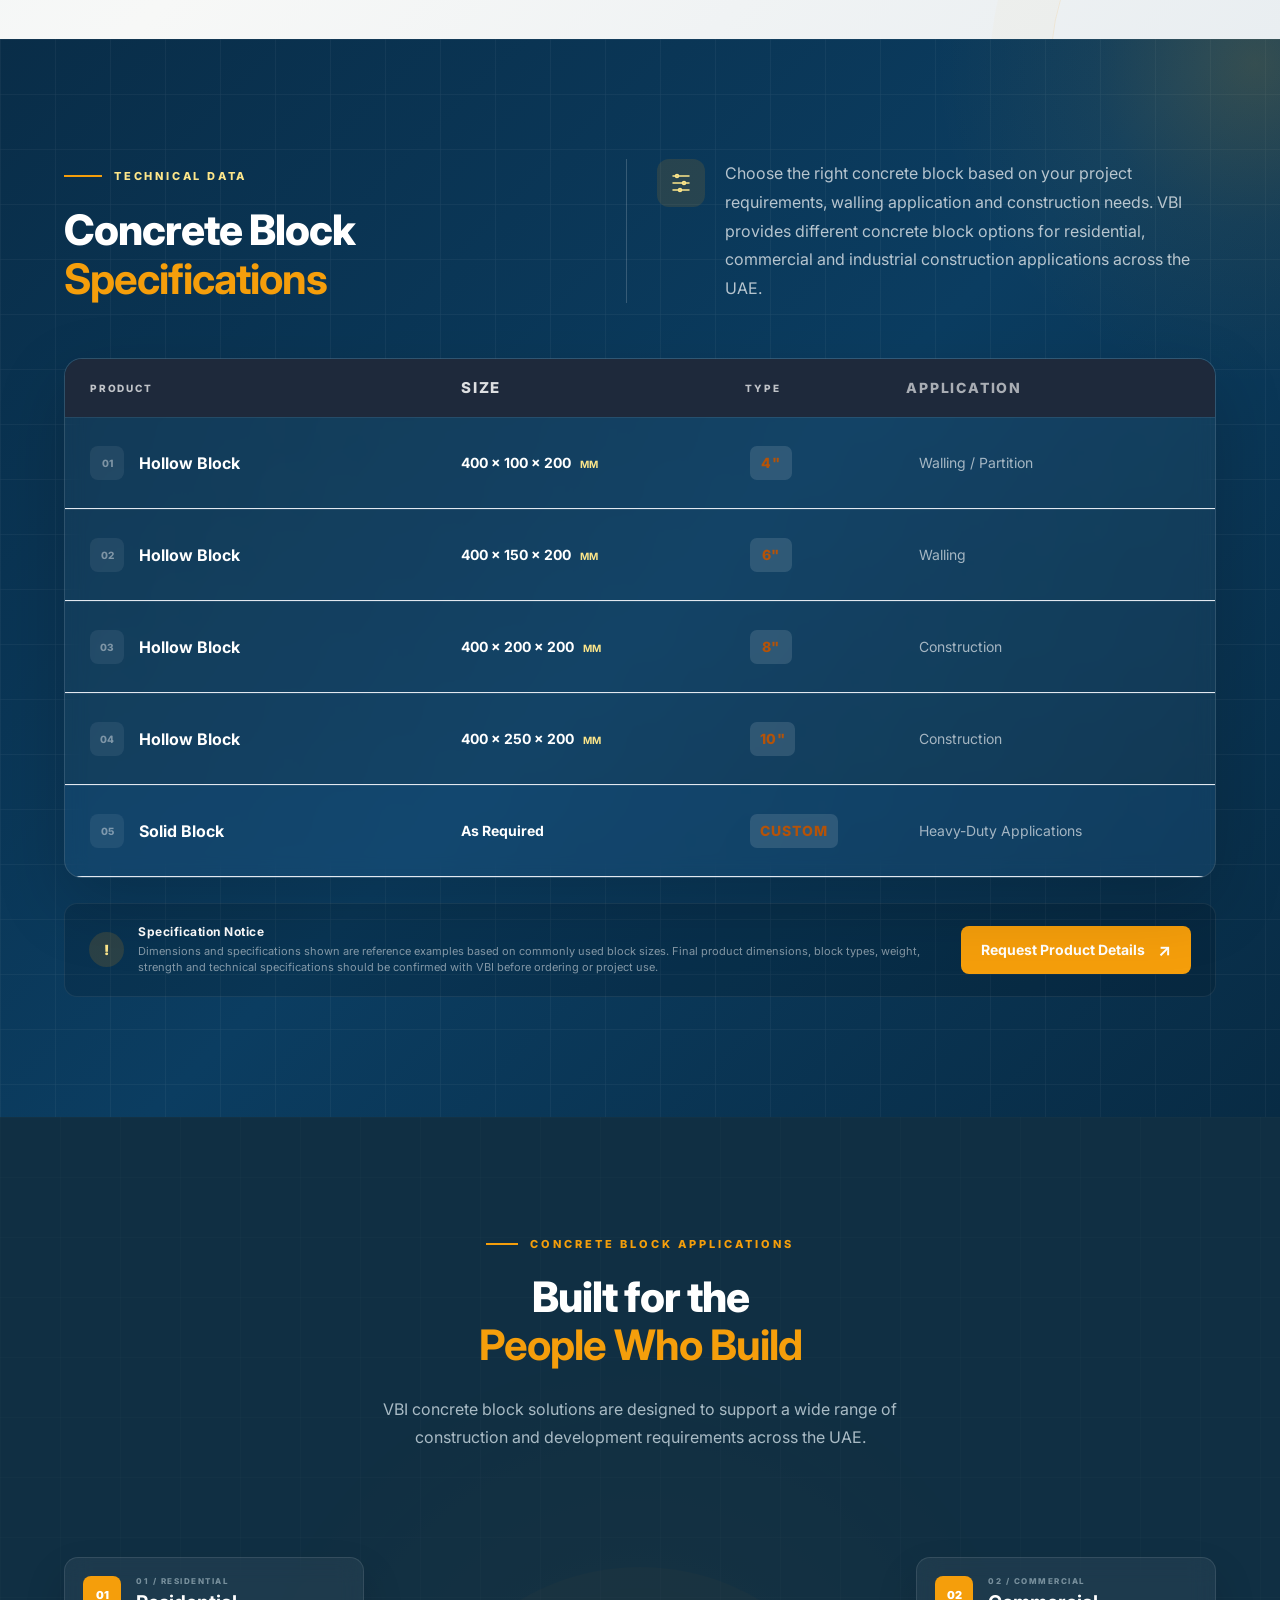
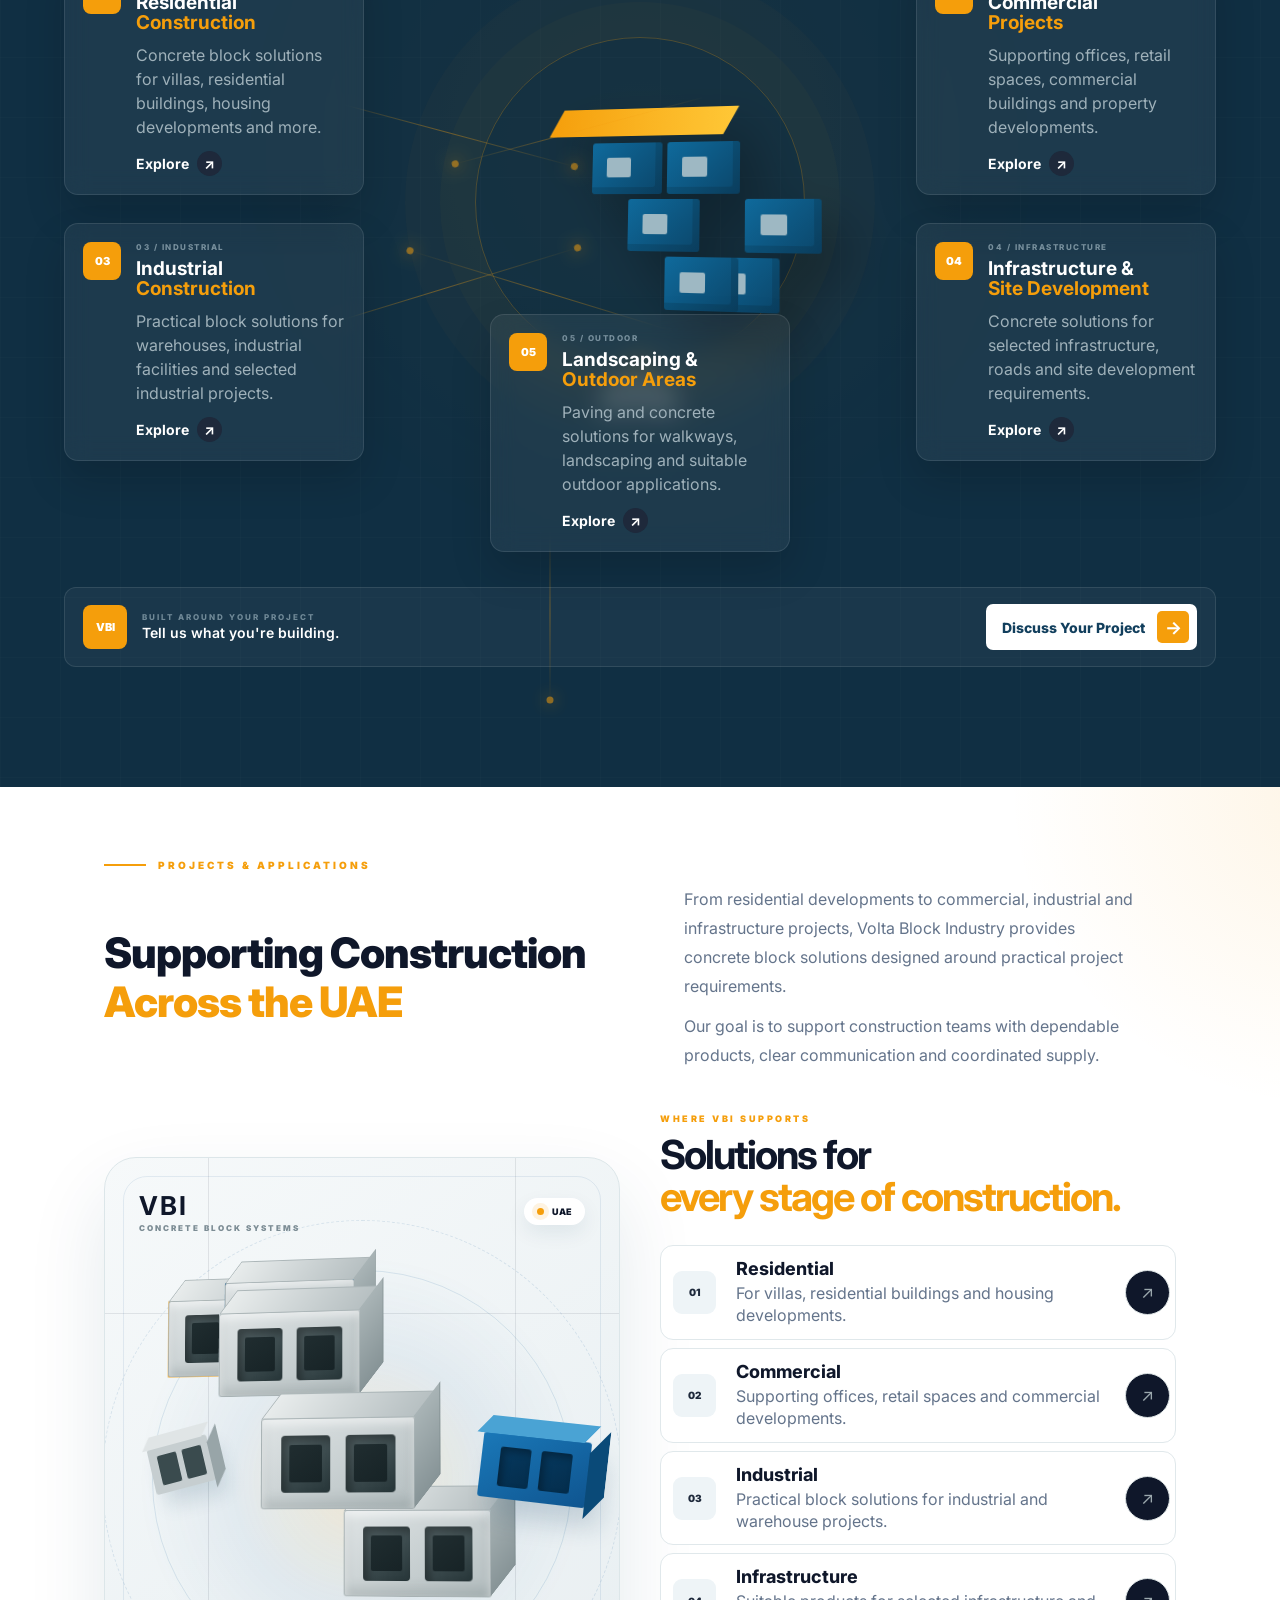
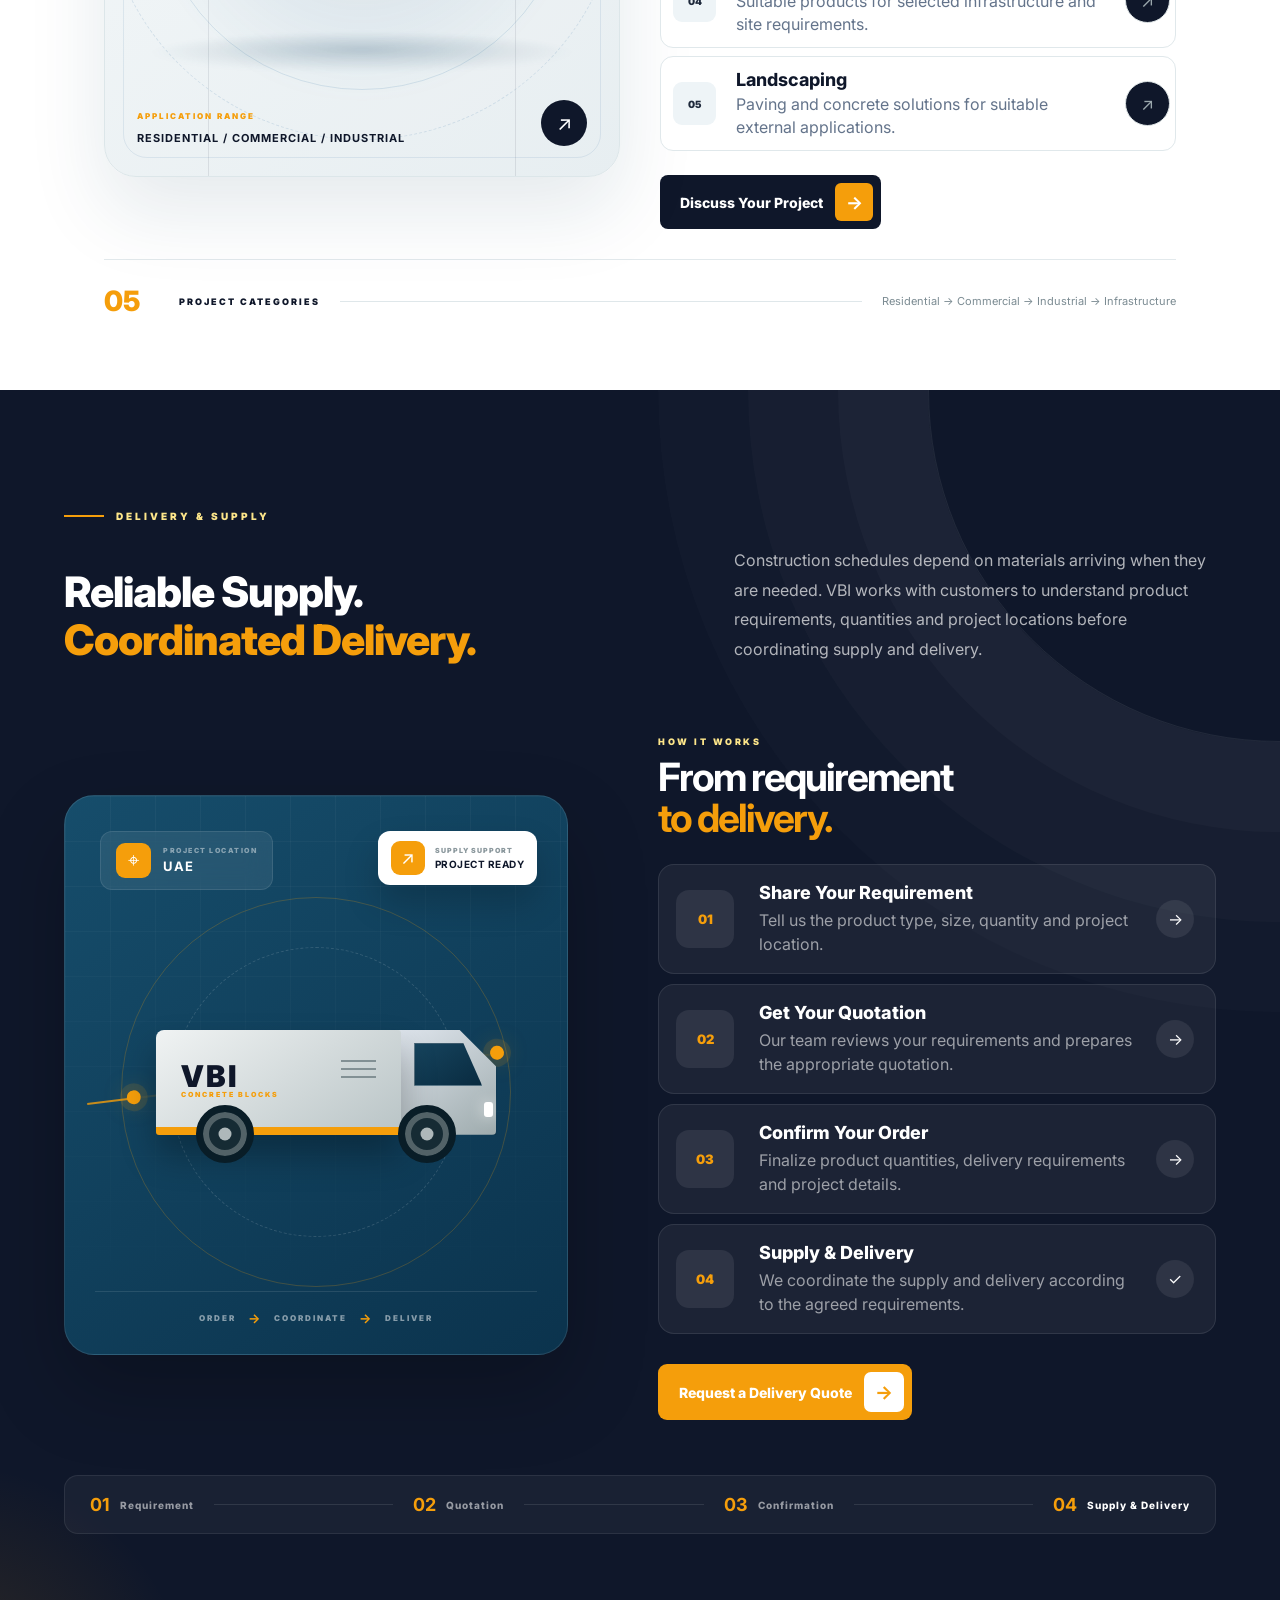
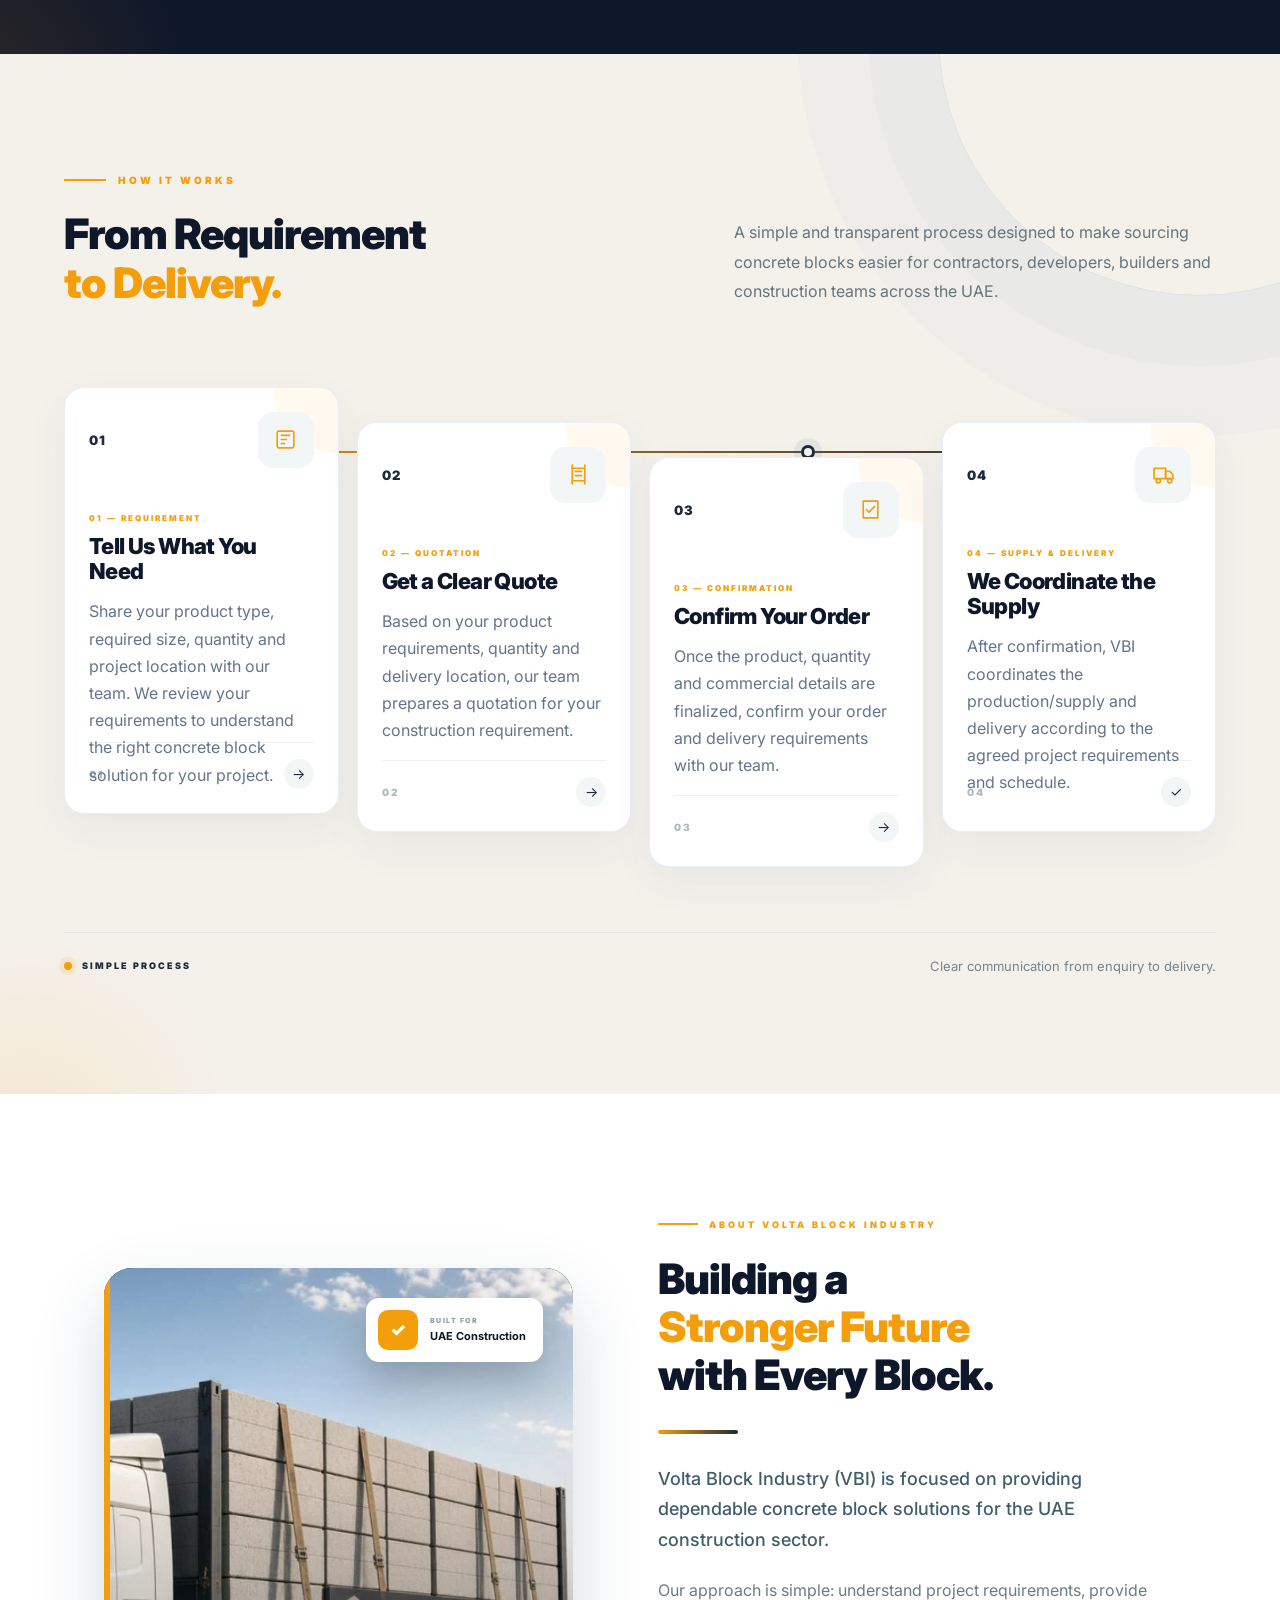
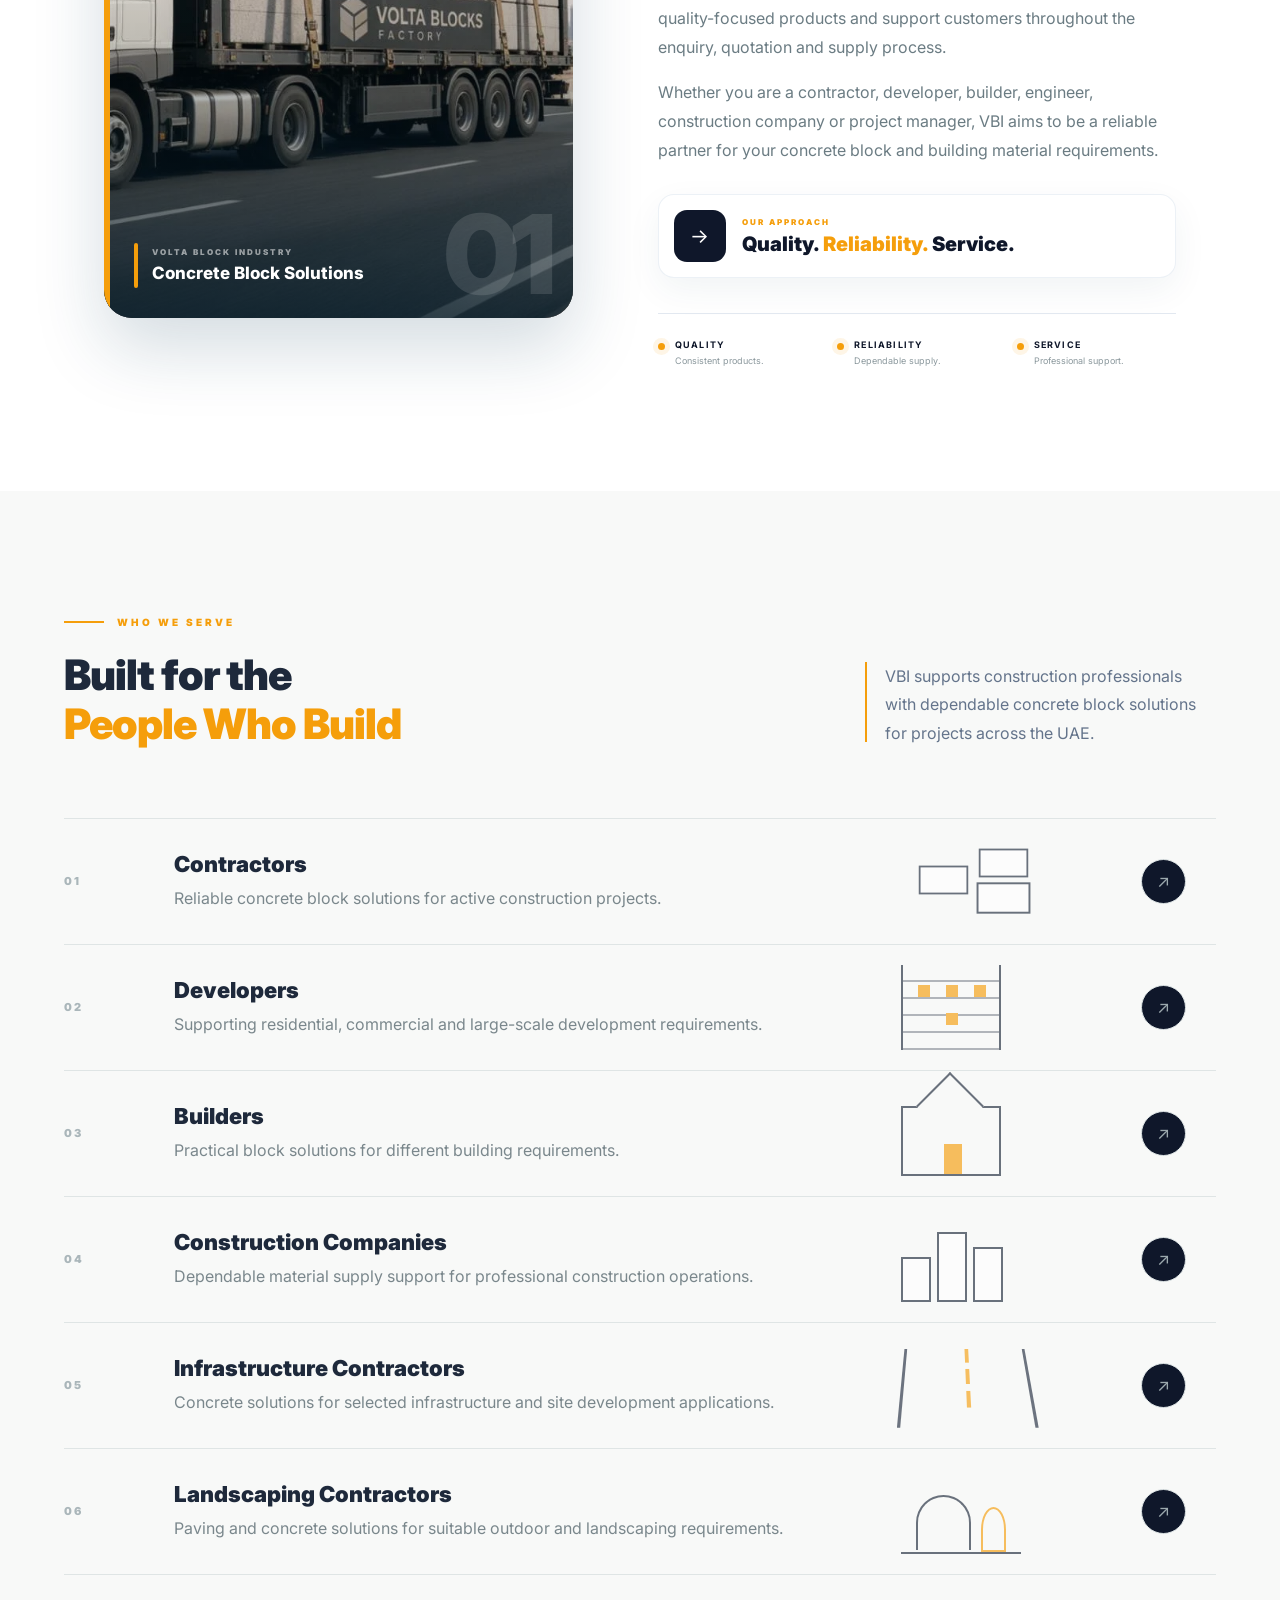
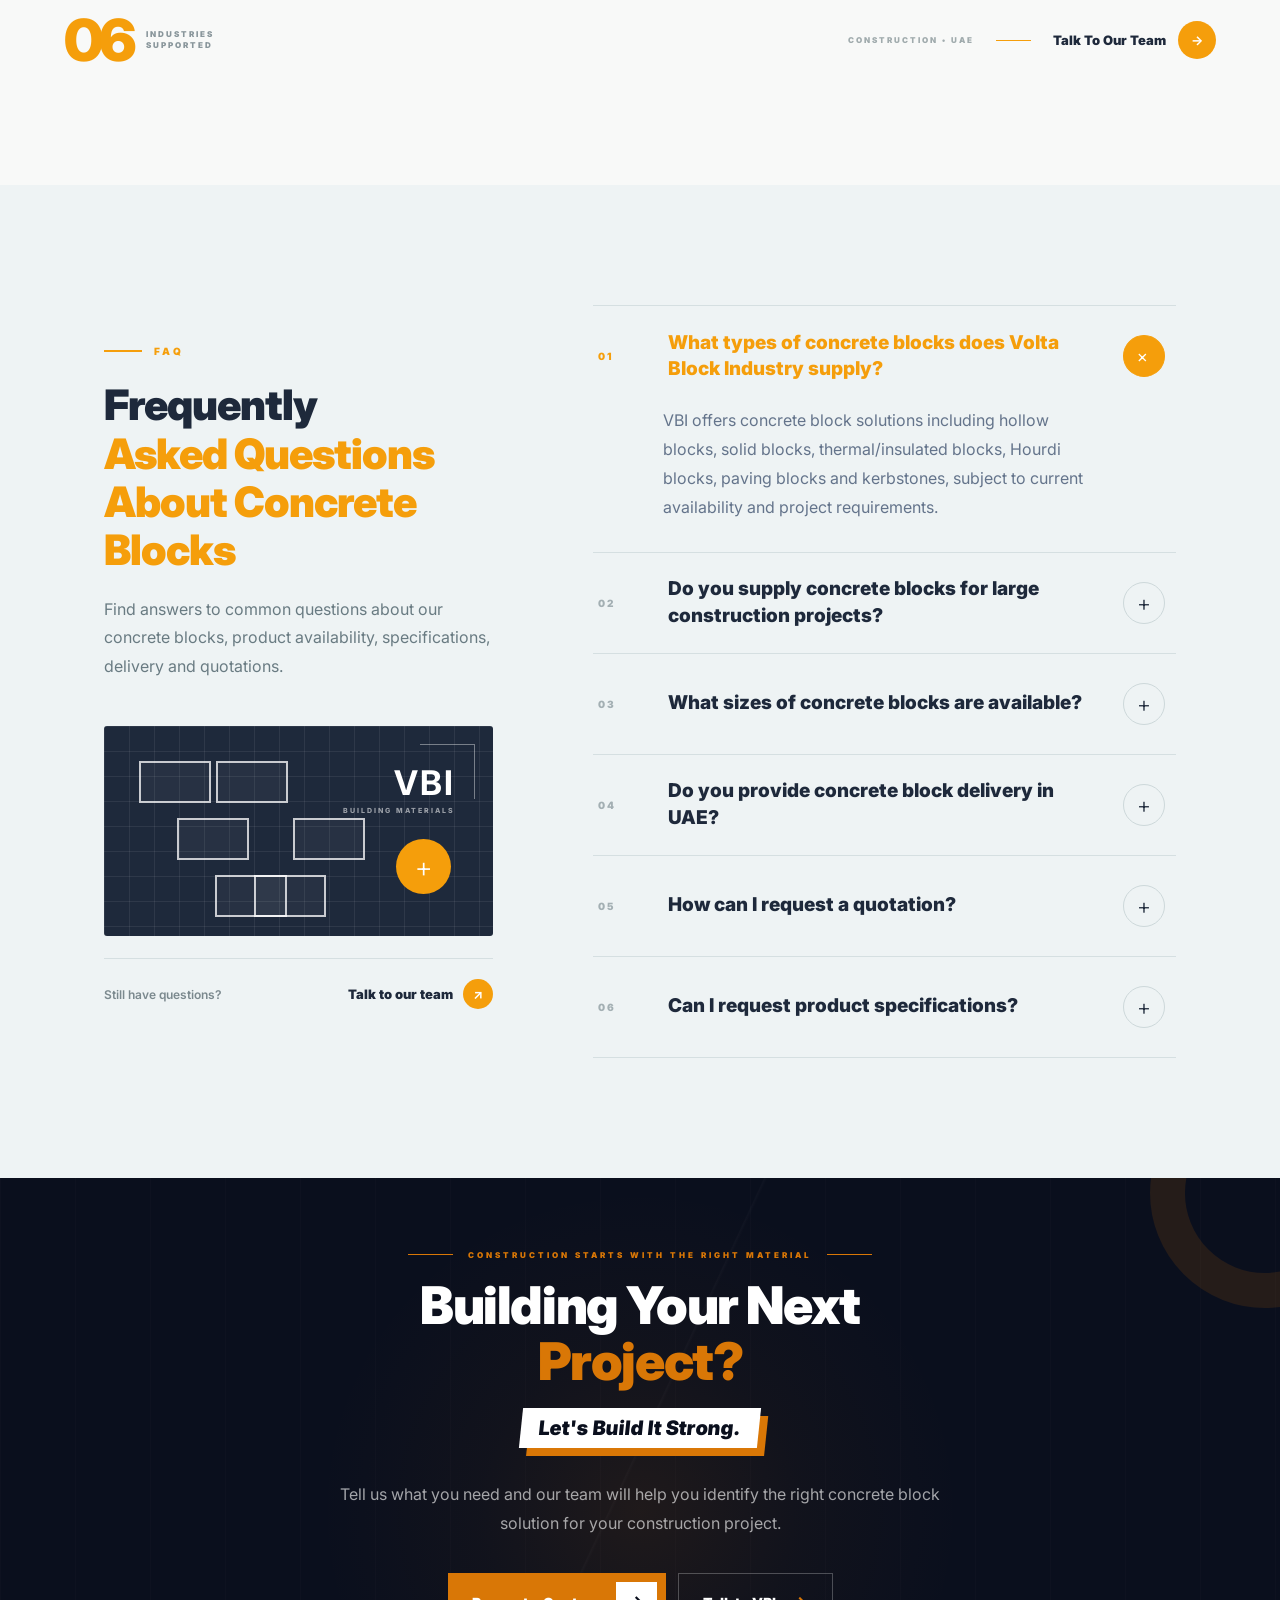
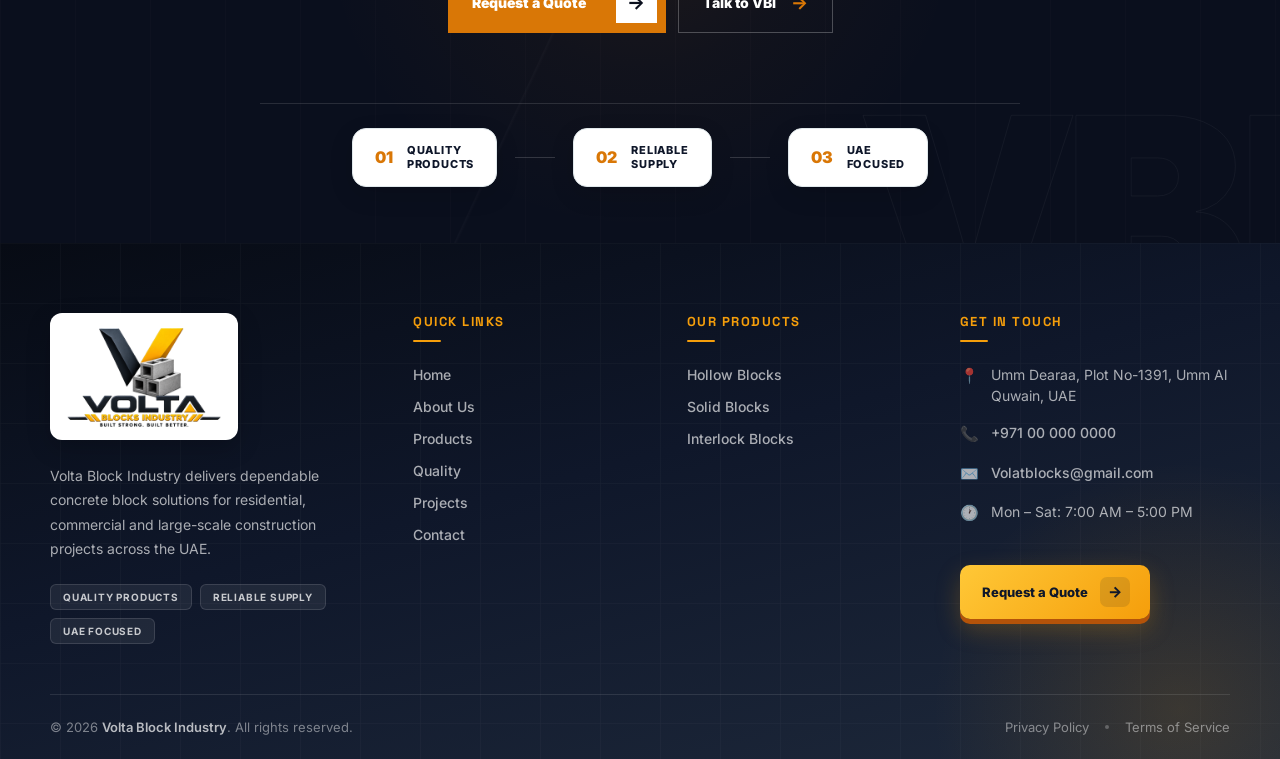
==== commit cc2cde92: "feat: implement responsive design updates and visual enhancements across multiple pages, including n" ====
--- a/index.html
+++ b/index.html
@@ -115,7 +115,7 @@
 
                         <span class="badge-dot"></span>
 
-                        CONCRETE BLOCK MANUFACTURER &amp; SUPPLIER IN UAE
+                        CONCRETE BLOCK MANUFACTURER &amp; SUPPLIER
 
                     </div>
 
@@ -127,7 +127,7 @@
                         <br>
 
                         <span>
-                            Built for UAE Construction.
+                            Built for Quality Construction.
                         </span>
 
                     </h1>
@@ -135,7 +135,7 @@
 
                     <p class="hero-description">
 
-                        Volta Block Industry (VBI) provides dependable concrete block solutions for residential, commercial, industrial and infrastructure projects across the UAE. From hollow and solid blocks to thermal blocks, Hourdi blocks, paving solutions and kerbstones, we support construction projects with quality-focused products and reliable supply.
+                        Volta Block Industry (VBI) provides dependable concrete block solutions for residential, commercial, industrial and infrastructure projects. From hollow and solid blocks to thermal blocks, Hourdi blocks, paving solutions and kerbstones, we support construction projects with quality-focused products and reliable supply.
 
                     </p>
 
@@ -184,11 +184,11 @@
                         <div class="stat">
 
                             <strong>
-                                UAE Supply
+                                Reliable Supply
                             </strong>
 
                             <span>
-                                Supporting construction projects across the UAE.
+                                Supporting construction projects with dependable delivery.
                             </span>
 
                         </div>
@@ -361,11 +361,11 @@
                         <div class="stat">
 
                             <strong>
-                                UAE
+                                DIRECT
                             </strong>
 
                             <span>
-                                Local Supply
+                                Factory Supply
                             </span>
 
                         </div>
@@ -382,7 +382,7 @@
 
                         <img
                             src="assets/images/hero/volta-blocks-masonry-construction.webp"
-                            alt="Volta Blocks Masonry Construction on UAE Site"
+                            alt="Volta Blocks Masonry Construction"
                         >
 
                     </div>
@@ -436,7 +436,7 @@
 
                         <span class="badge-dot"></span>
 
-                        Reliable Supply Across UAE
+                        Reliable Block Supply
 
                     </div>
 
@@ -495,7 +495,7 @@
                         <div class="stat">
 
                             <strong>
-                                UAE
+                                FULL
                             </strong>
 
                             <span>
@@ -561,7 +561,7 @@
                             </strong>
 
                             <small>
-                                Supporting UAE Construction
+                                Supporting Quality Construction
                             </small>
 
                         </div>
@@ -570,7 +570,7 @@
 
 
                     <div class="orange-card">
-                        UAE
+                        SUPPLY
                     </div>
 
                 </div>
@@ -683,7 +683,7 @@
                 </p>
 
                 <p>
-                    Our focus is straightforward — quality products, consistent manufacturing, professional service and reliable supply support across the UAE.
+                    Our focus is straightforward — quality products, consistent manufacturing, professional service and reliable supply support.
                 </p>
 
                 <a href="about.html" class="trust-btn">
@@ -718,8 +718,8 @@
 
                 </div>
 
-                <!-- Orange Block -->
-                <div class="small-block orange-block"></div>
+                <!-- Orange / Yellow Block -->
+                <div class="small-block yellow-block"></div>
 
 
                 <!-- Floating Badge -->
@@ -737,12 +737,12 @@
                 </div>
 
 
-                <!-- UAE Badge -->
+                <!-- Badge -->
                 <div class="uae-badge">
 
                     <span class="uae-dot"></span>
 
-                    UAE Construction Focus
+                    Quality Construction Focus
 
                 </div>
 
@@ -1225,8 +1225,6 @@
 
                 </div>
 
-                <!-- Additional product lines available in products.html: Thermal Blocks, Hourdi Blocks, Kerbstones -->
-
             </div>
 
 
@@ -3830,7 +3828,7 @@
 
           <li>
             <span class="footer-icon">🕐</span>
-            <span>Sun – Thu: 8:00 AM – 6:00 PM</span>
+            <span>Mon – Sat: 7:00 AM – 5:00 PM</span>
           </li>
 
         </ul>
--- a/assets/css/main.css
+++ b/assets/css/main.css
@@ -538,6 +538,8 @@
     align-items: center;
 
     position: relative;
+    padding-bottom: 90px;
+    box-sizing: border-box;
 }
 
 
@@ -760,7 +762,8 @@
 
     gap: 40px;
 
-    margin-top: 42px;
+    margin-top: 36px;
+    margin-bottom: 15px;
 }
 
 
@@ -1225,15 +1228,15 @@
 
     position: absolute;
 
-    left: 4%;
-
-    bottom: 28px;
+    left: max(4%, calc((100% - 1260px) / 2));
+
+    bottom: 24px;
 
     display: flex;
 
     align-items: center;
 
-    gap: 8px;
+    gap: 12px;
 
     z-index: 100;
 }
@@ -1964,10 +1967,13 @@
         rotate(-7deg);
 
     background:
-
-        linear-gradient(145deg,
-            #176aa7,
-            #073f70);
+        linear-gradient(135deg,
+            #1d4ed8 0%,
+            #0f172a 100%);
+
+    box-shadow:
+        12px 18px 25px rgba(15, 23, 42, .4),
+        inset 2px 2px 5px rgba(255, 255, 255, .25);
 
     z-index: 4;
 
@@ -1987,10 +1993,10 @@
 
     border-radius: 4px;
 
-    background: #062d4d;
+    background: #090d16;
 
     box-shadow:
-        inset 3px 3px 6px rgba(0, 0, 0, .6);
+        inset 3px 3px 6px rgba(0, 0, 0, .7);
 }
 
 
@@ -2004,9 +2010,10 @@
 }
 
 
-/* Orange */
-
-.orange-block {
+/* Yellow / Theme Accent Brick */
+
+.orange-block,
+.yellow-block {
 
     width: 155px;
     height: 75px;
@@ -2018,10 +2025,14 @@
         rotate(7deg);
 
     background:
-
-        linear-gradient(145deg,
-            #1a78b8,
-            #0f5590);
+        linear-gradient(135deg,
+            #ffc837 0%,
+            #f59e0b 50%,
+            #d97706 100%);
+
+    box-shadow:
+        12px 18px 25px rgba(245, 158, 11, .38),
+        inset 2px 2px 5px rgba(255, 255, 255, .4);
 
     z-index: 5;
 
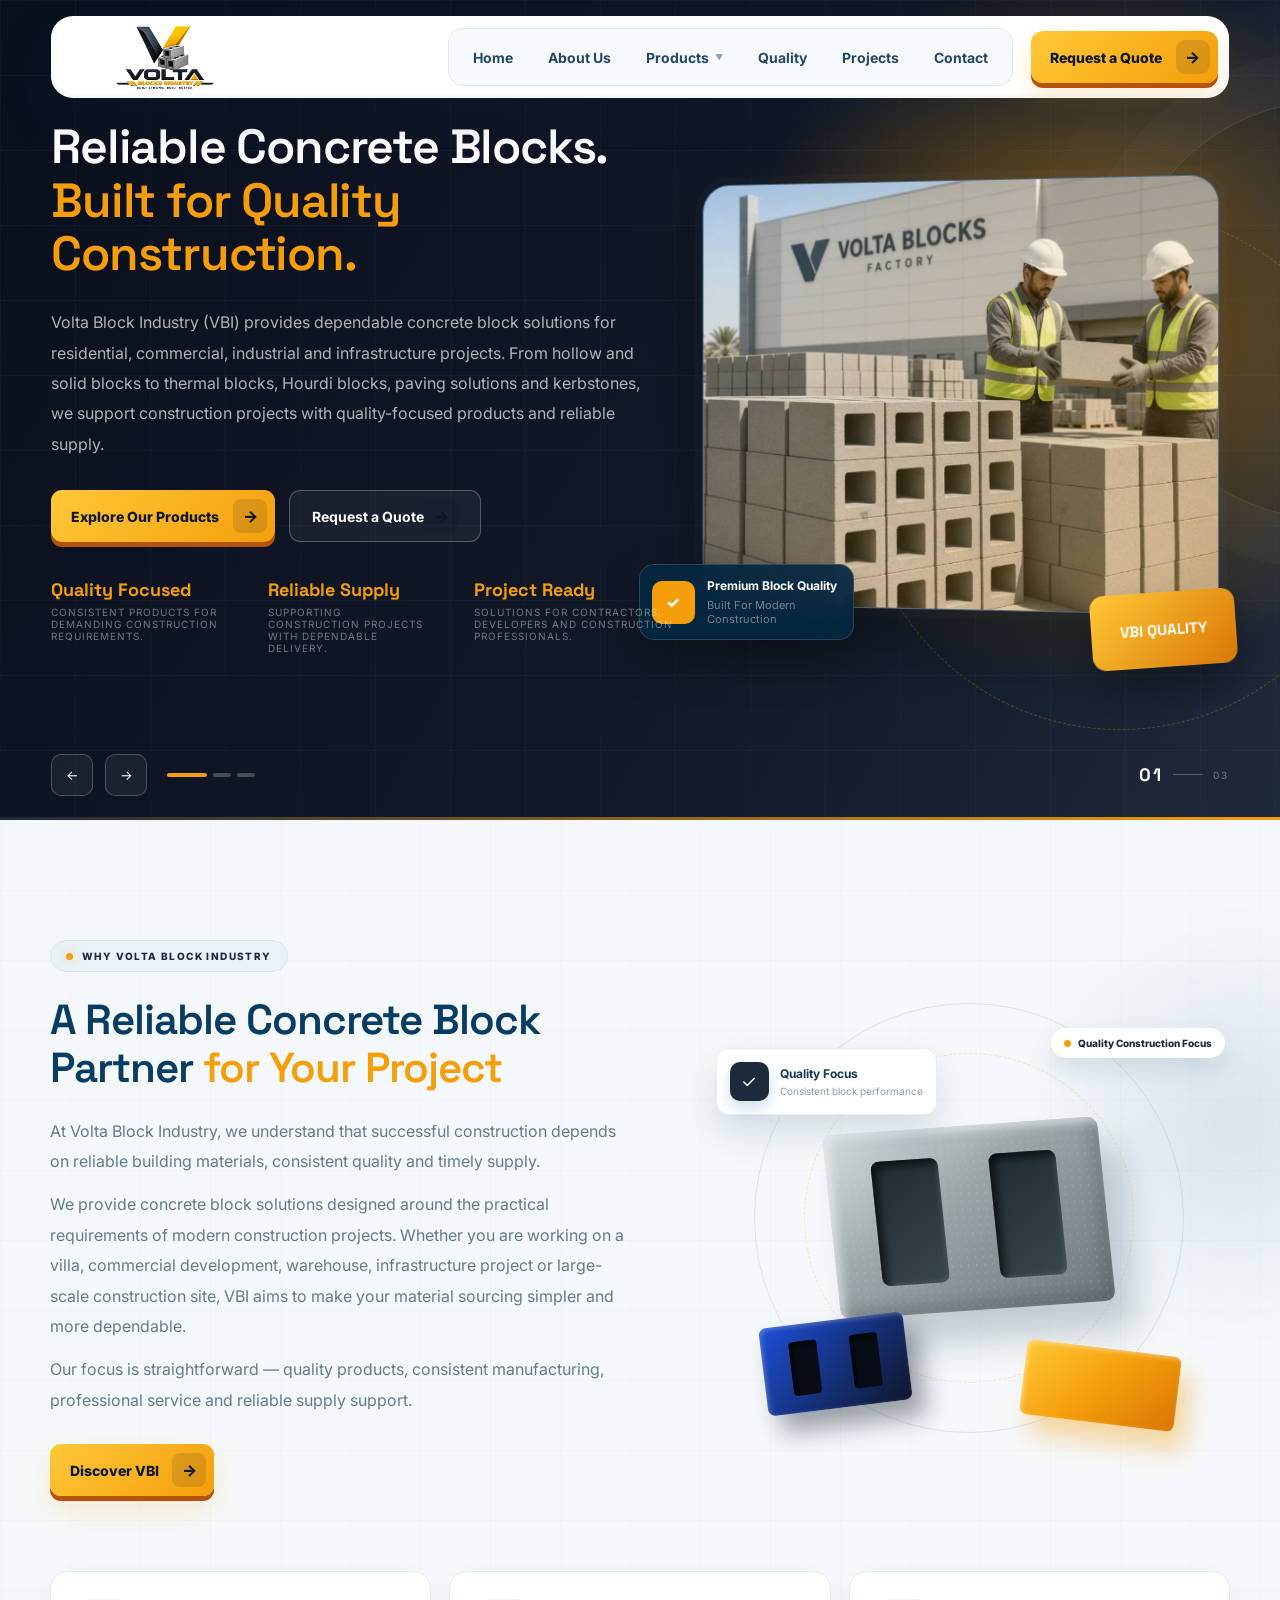
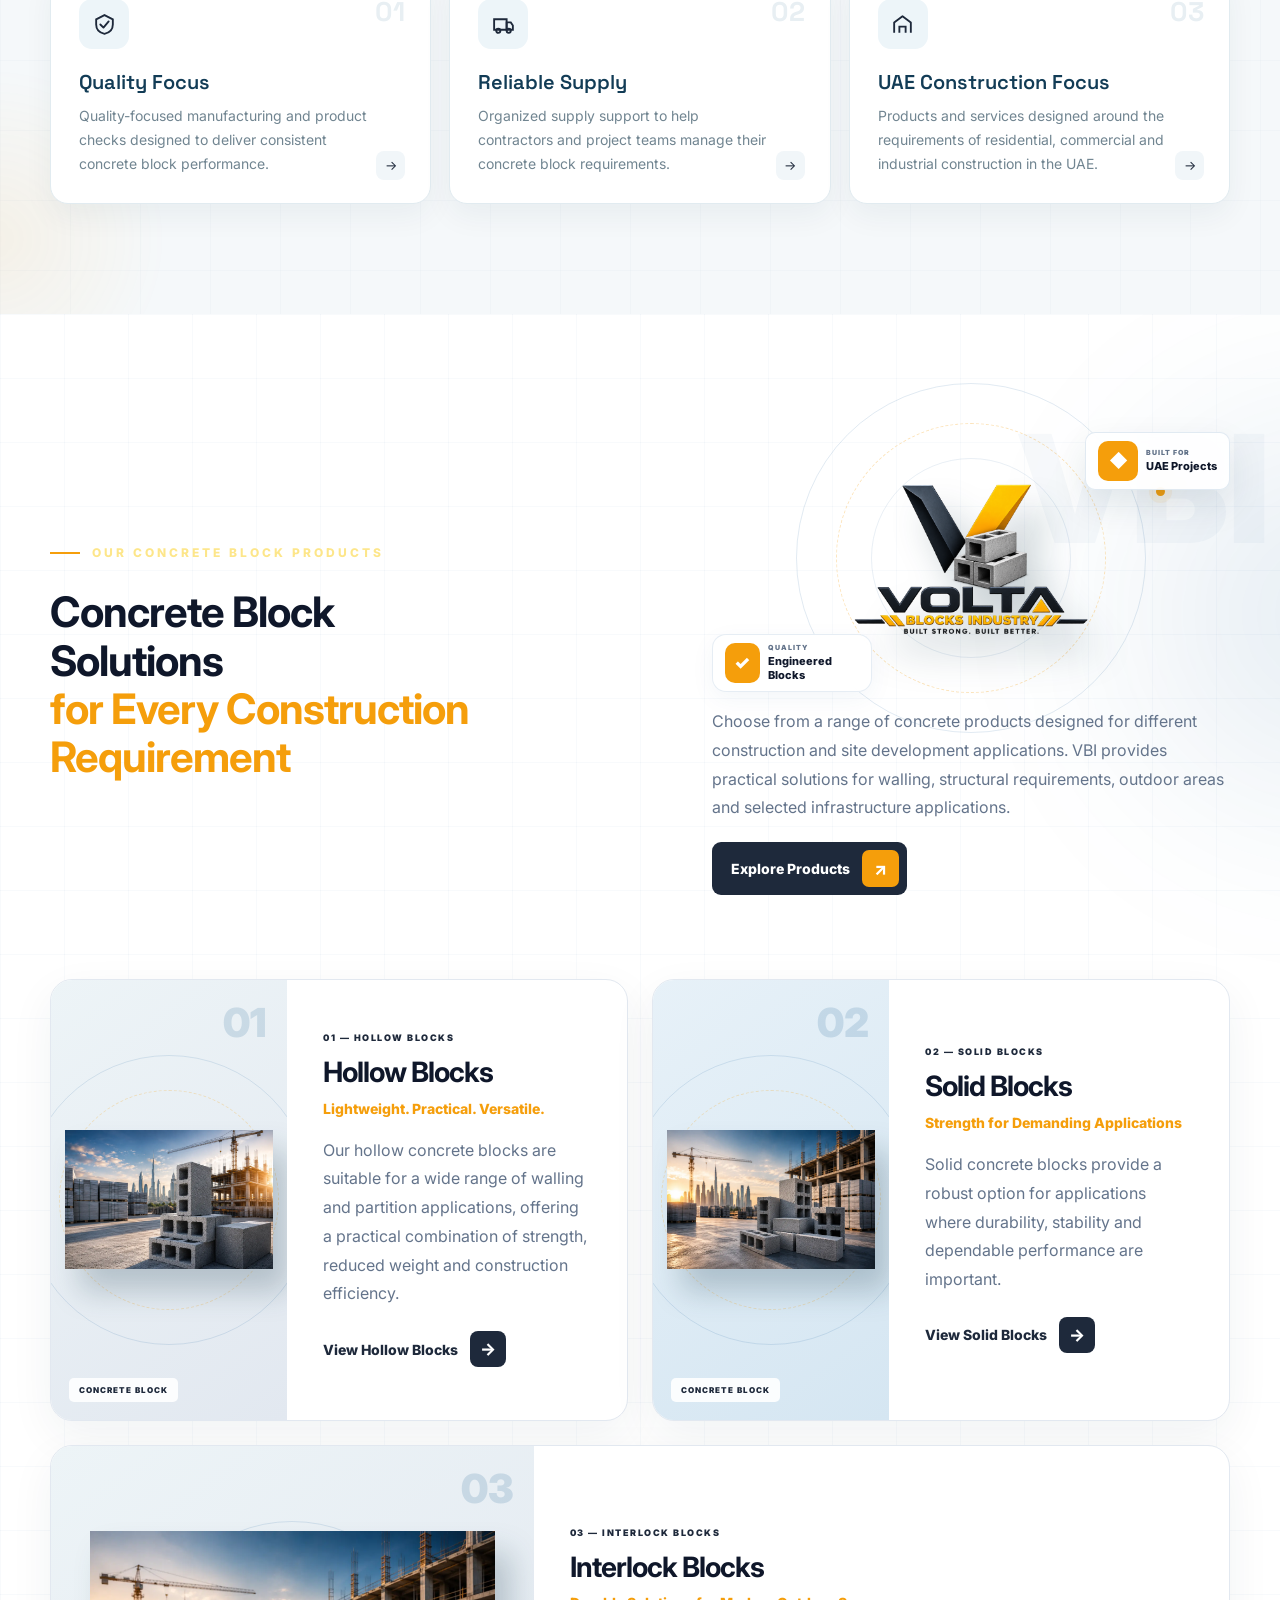
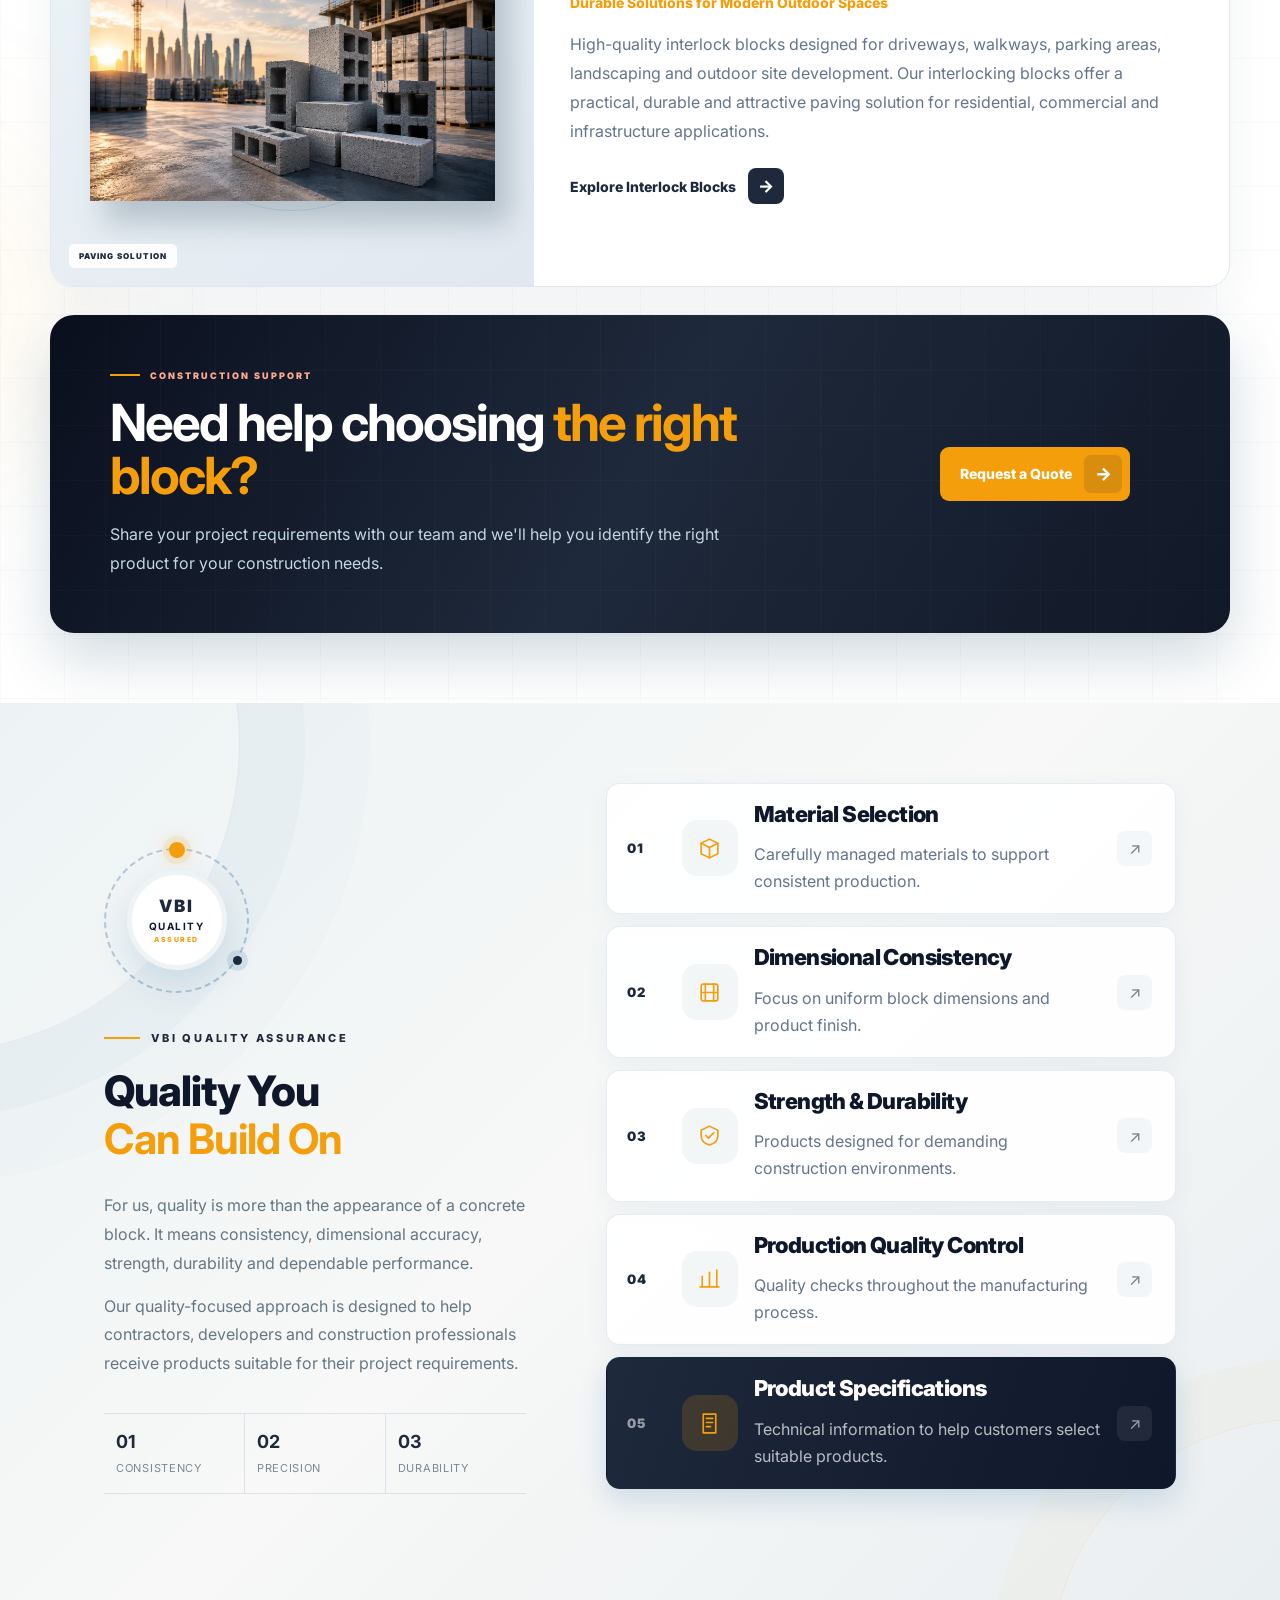
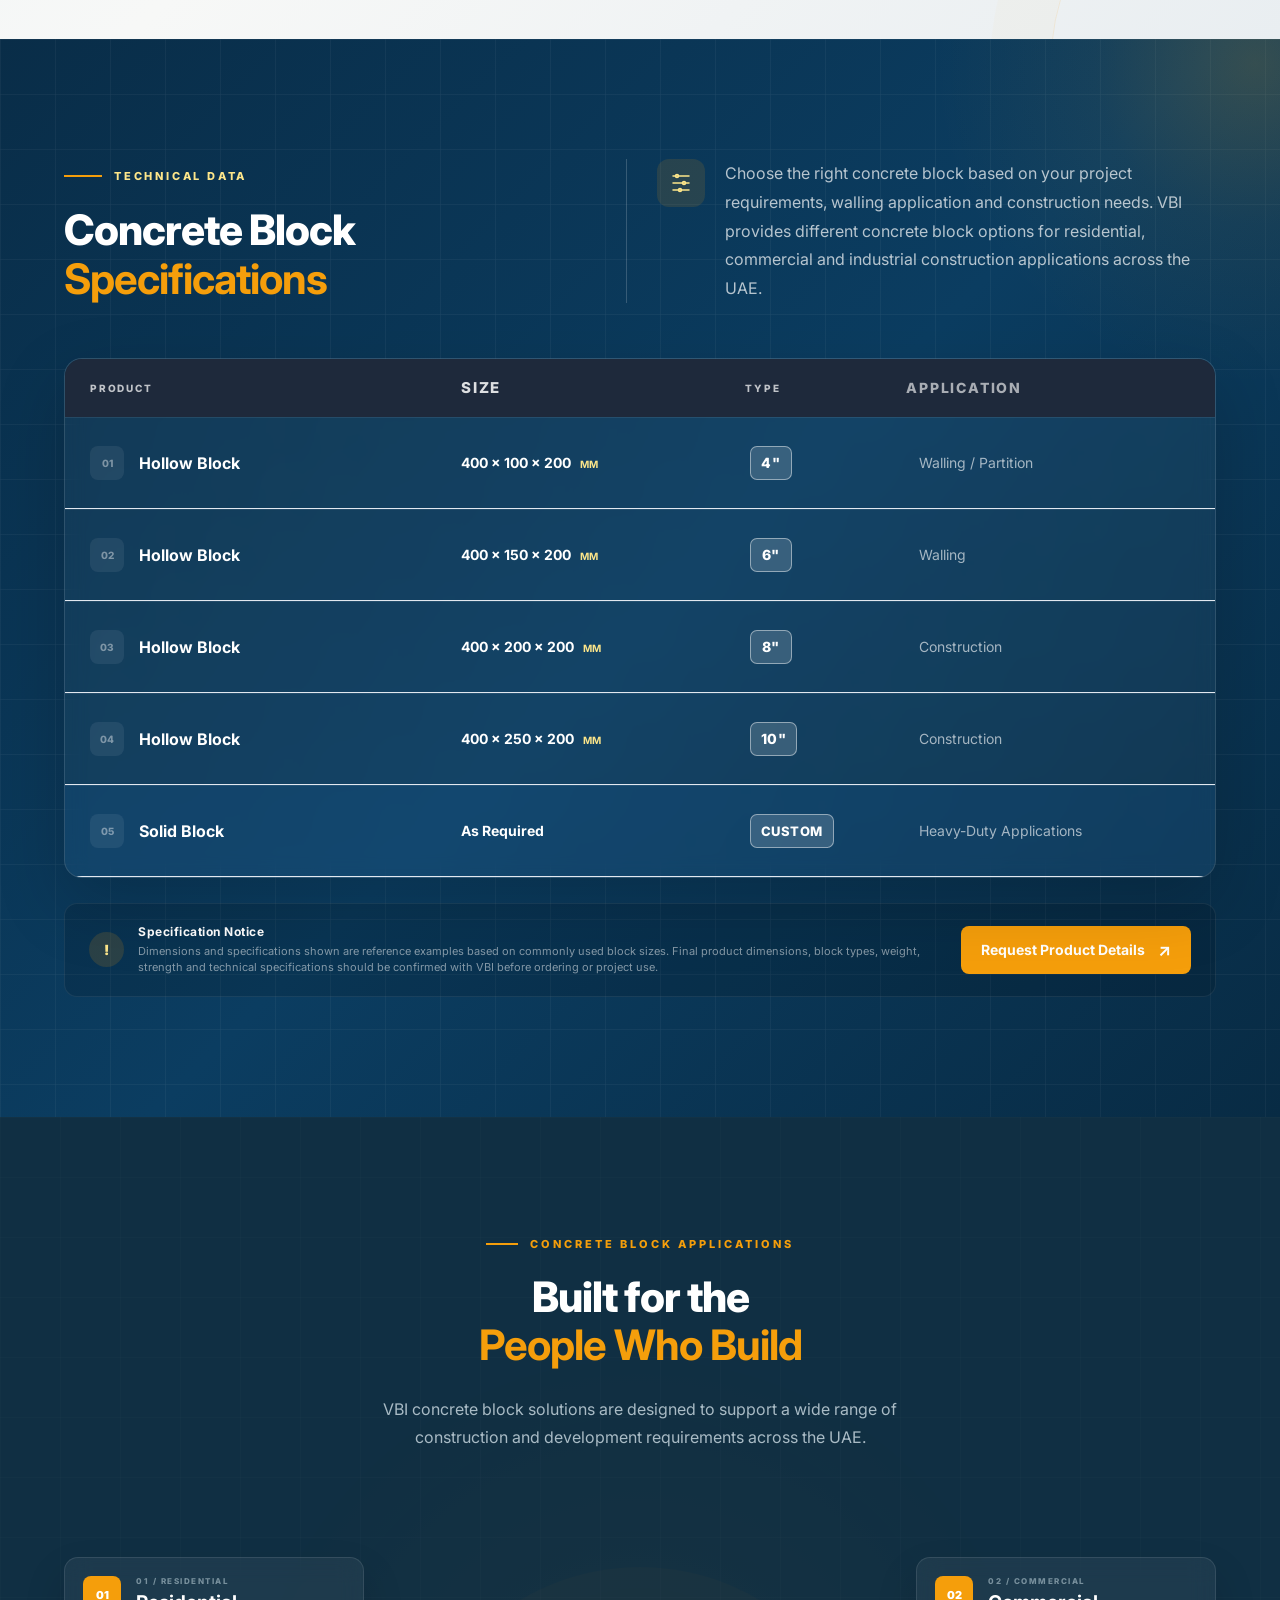
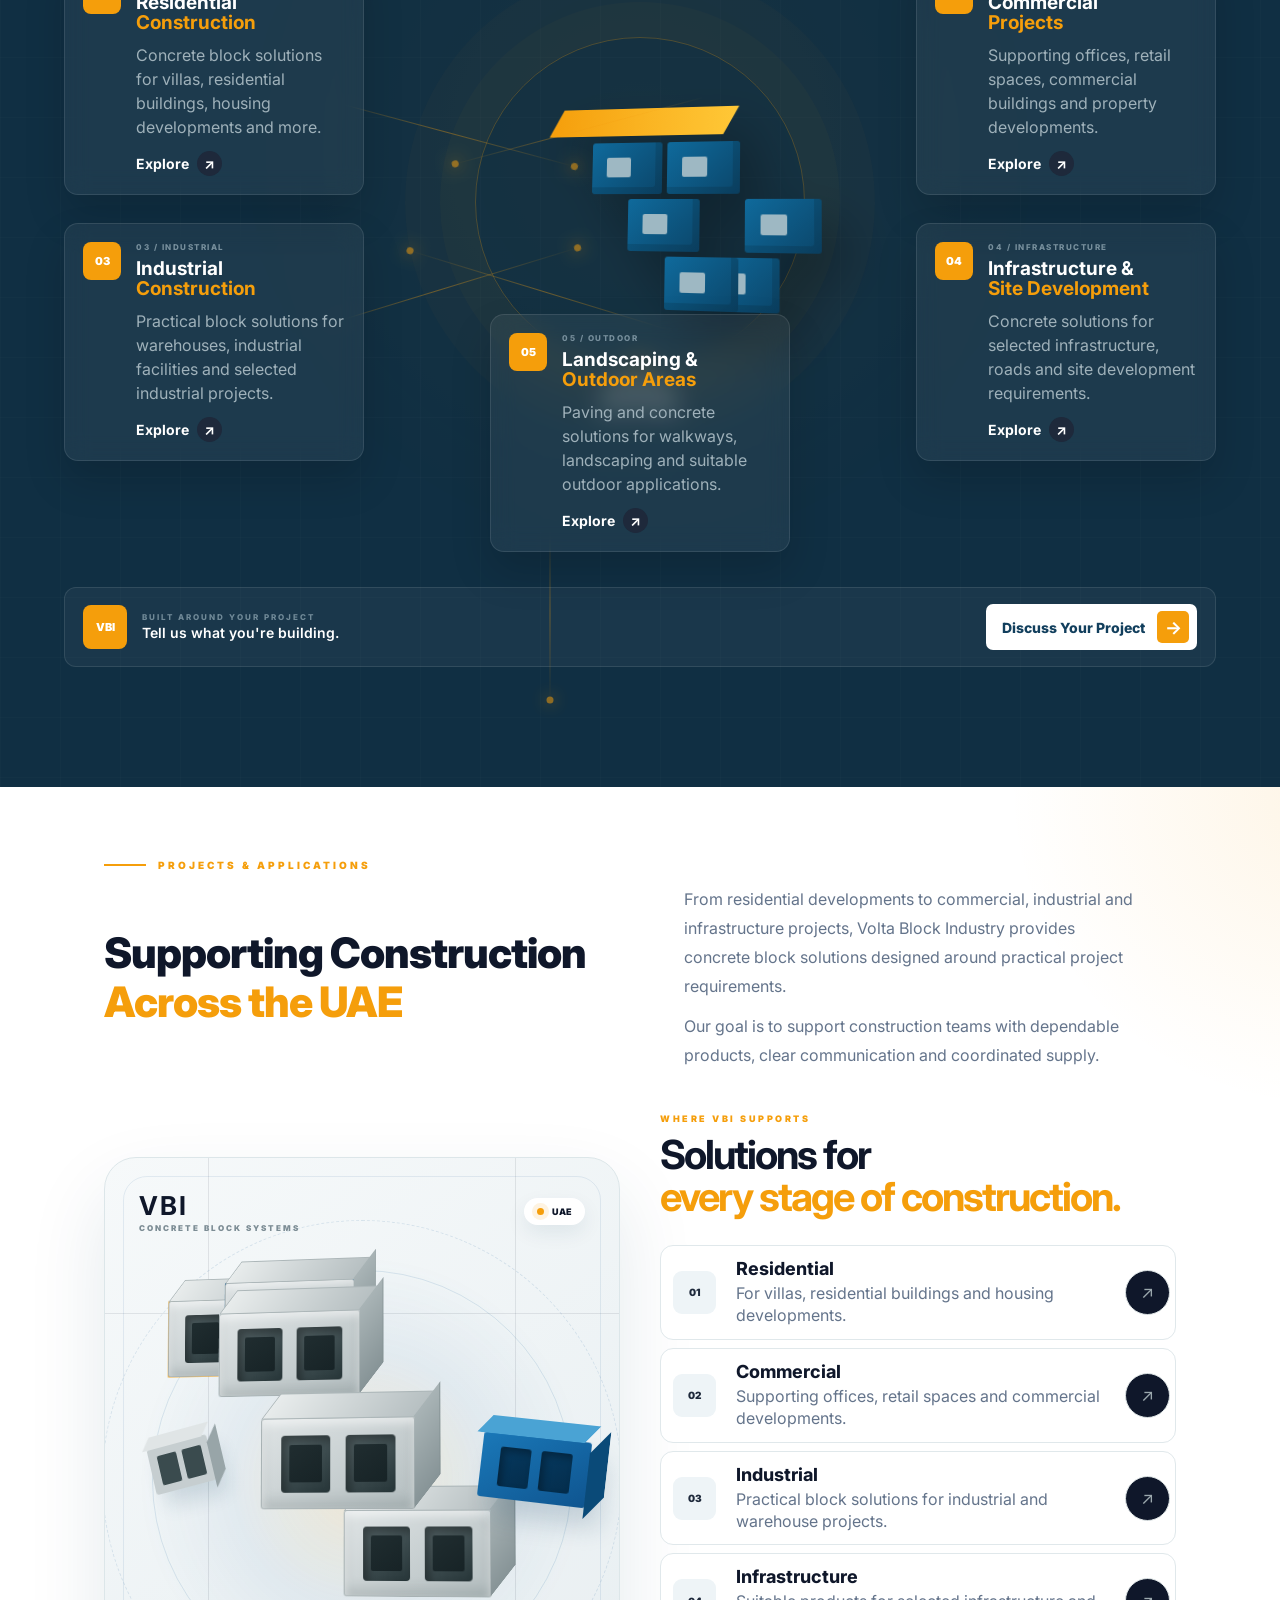
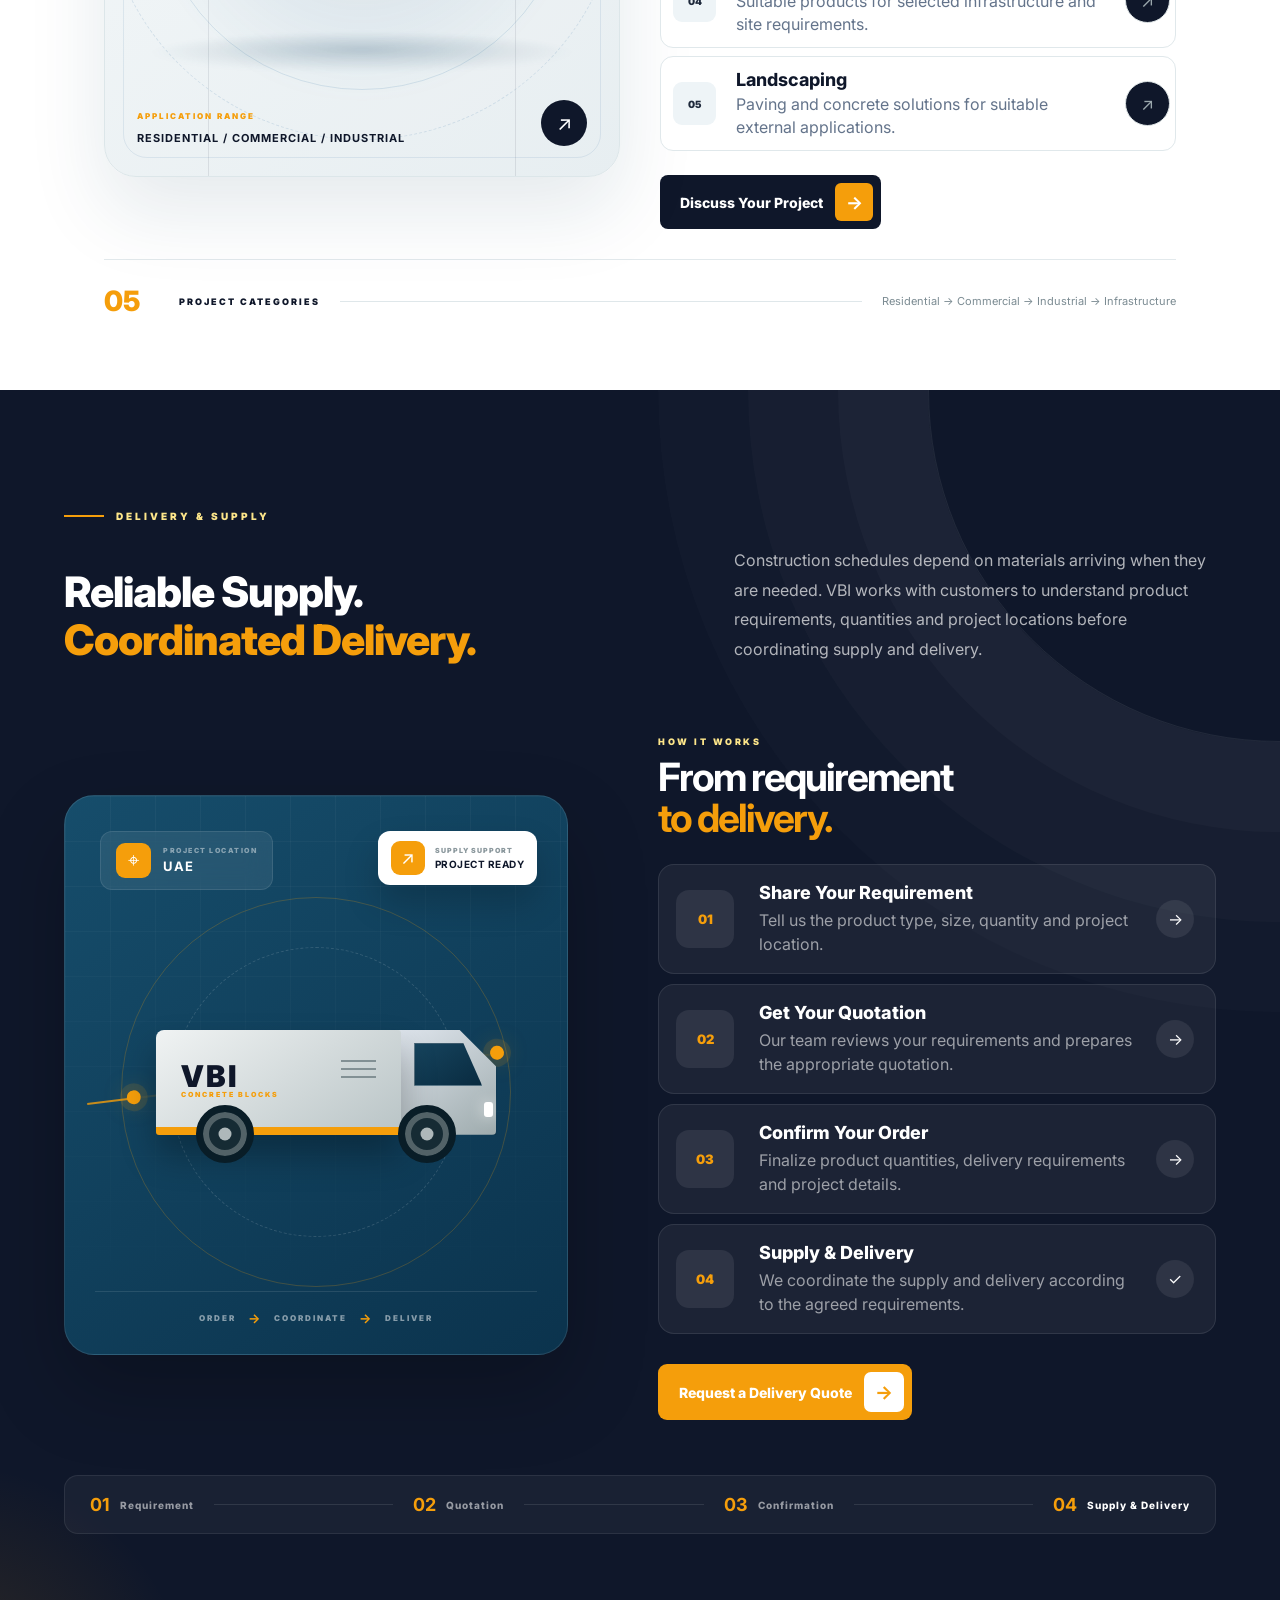
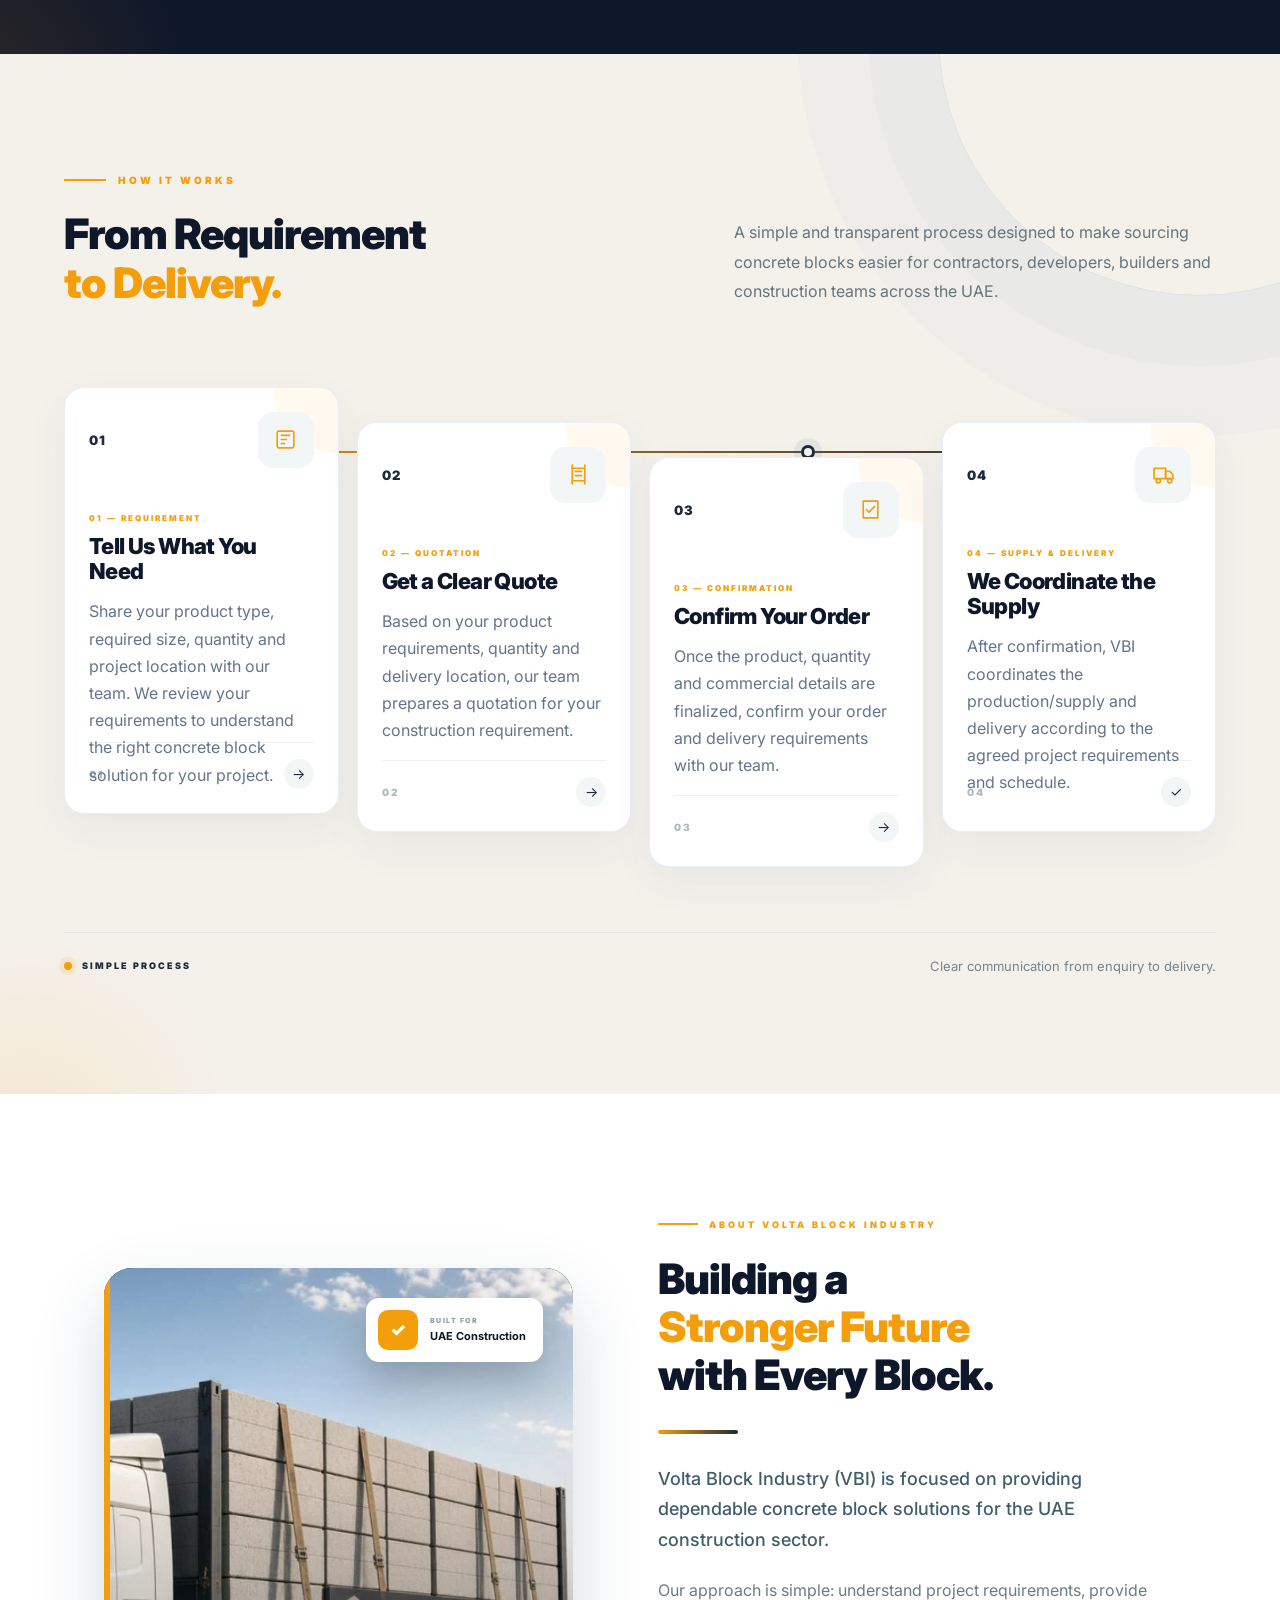
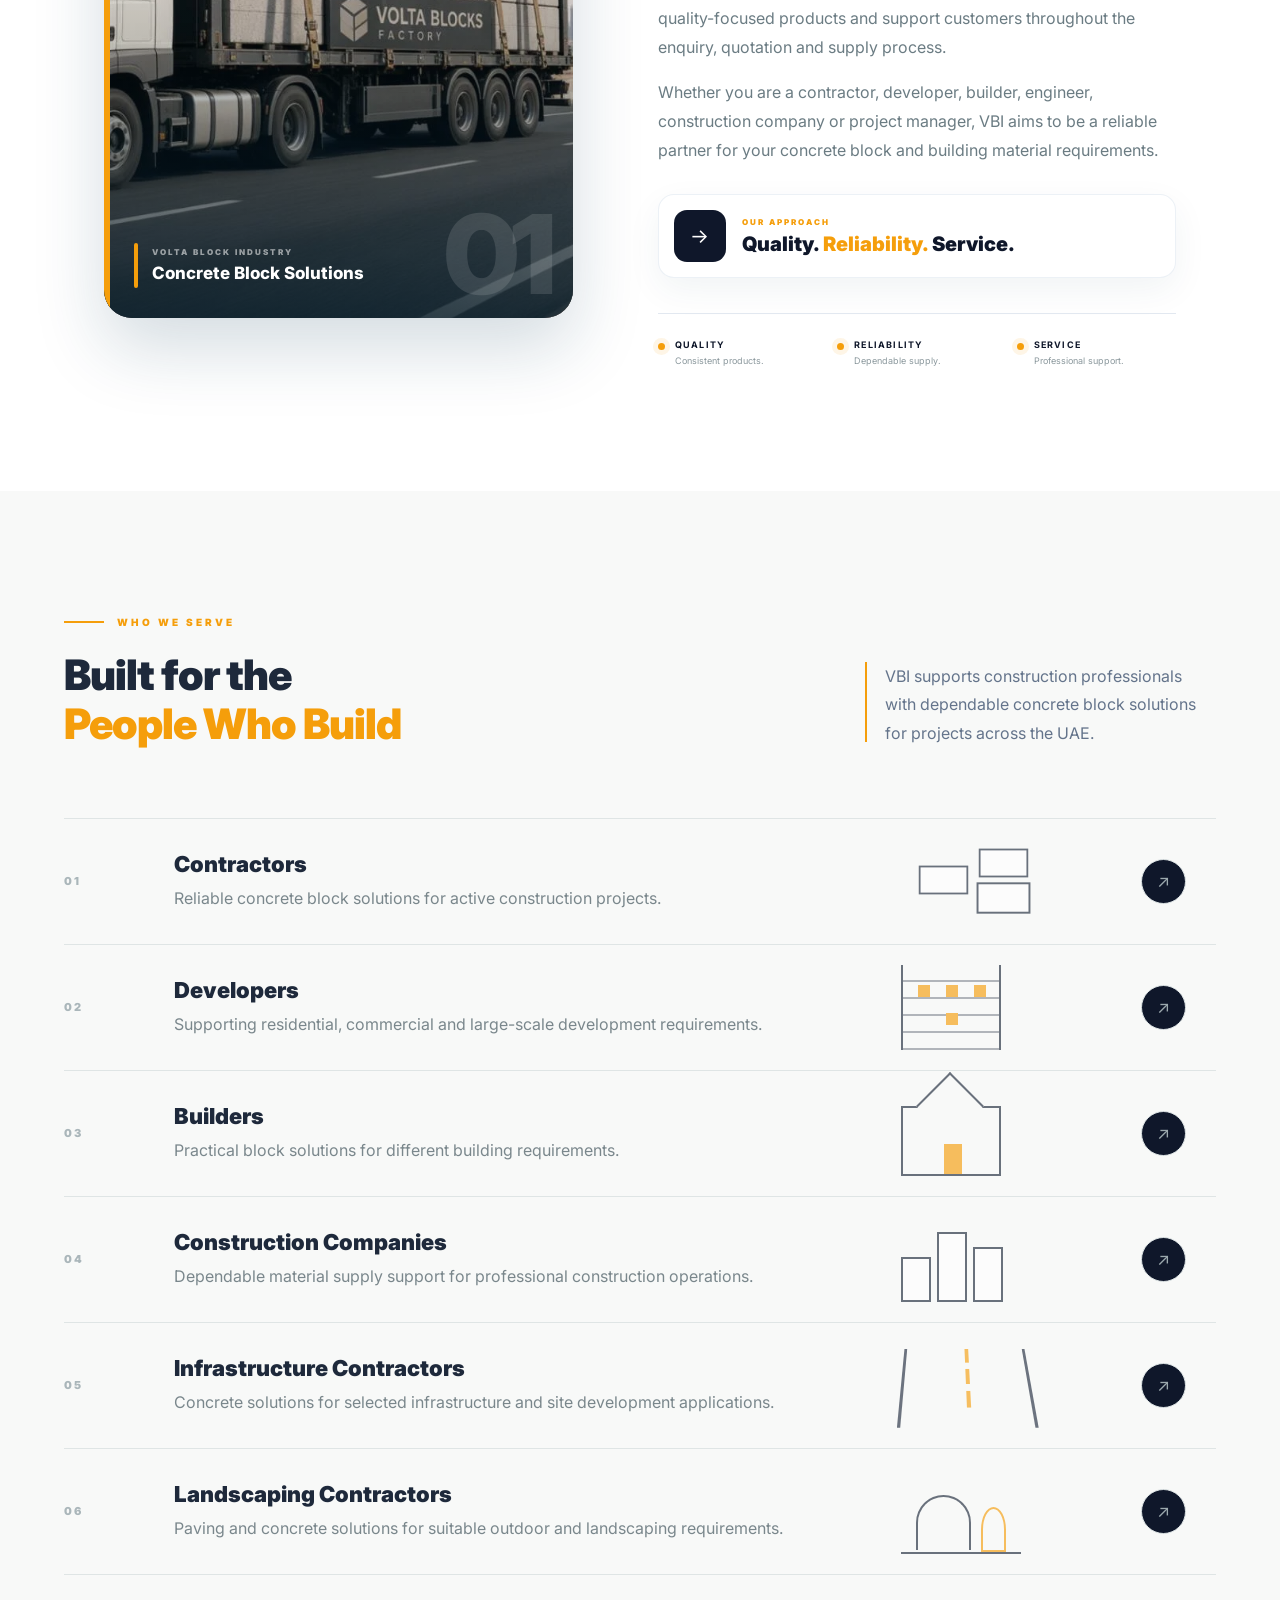
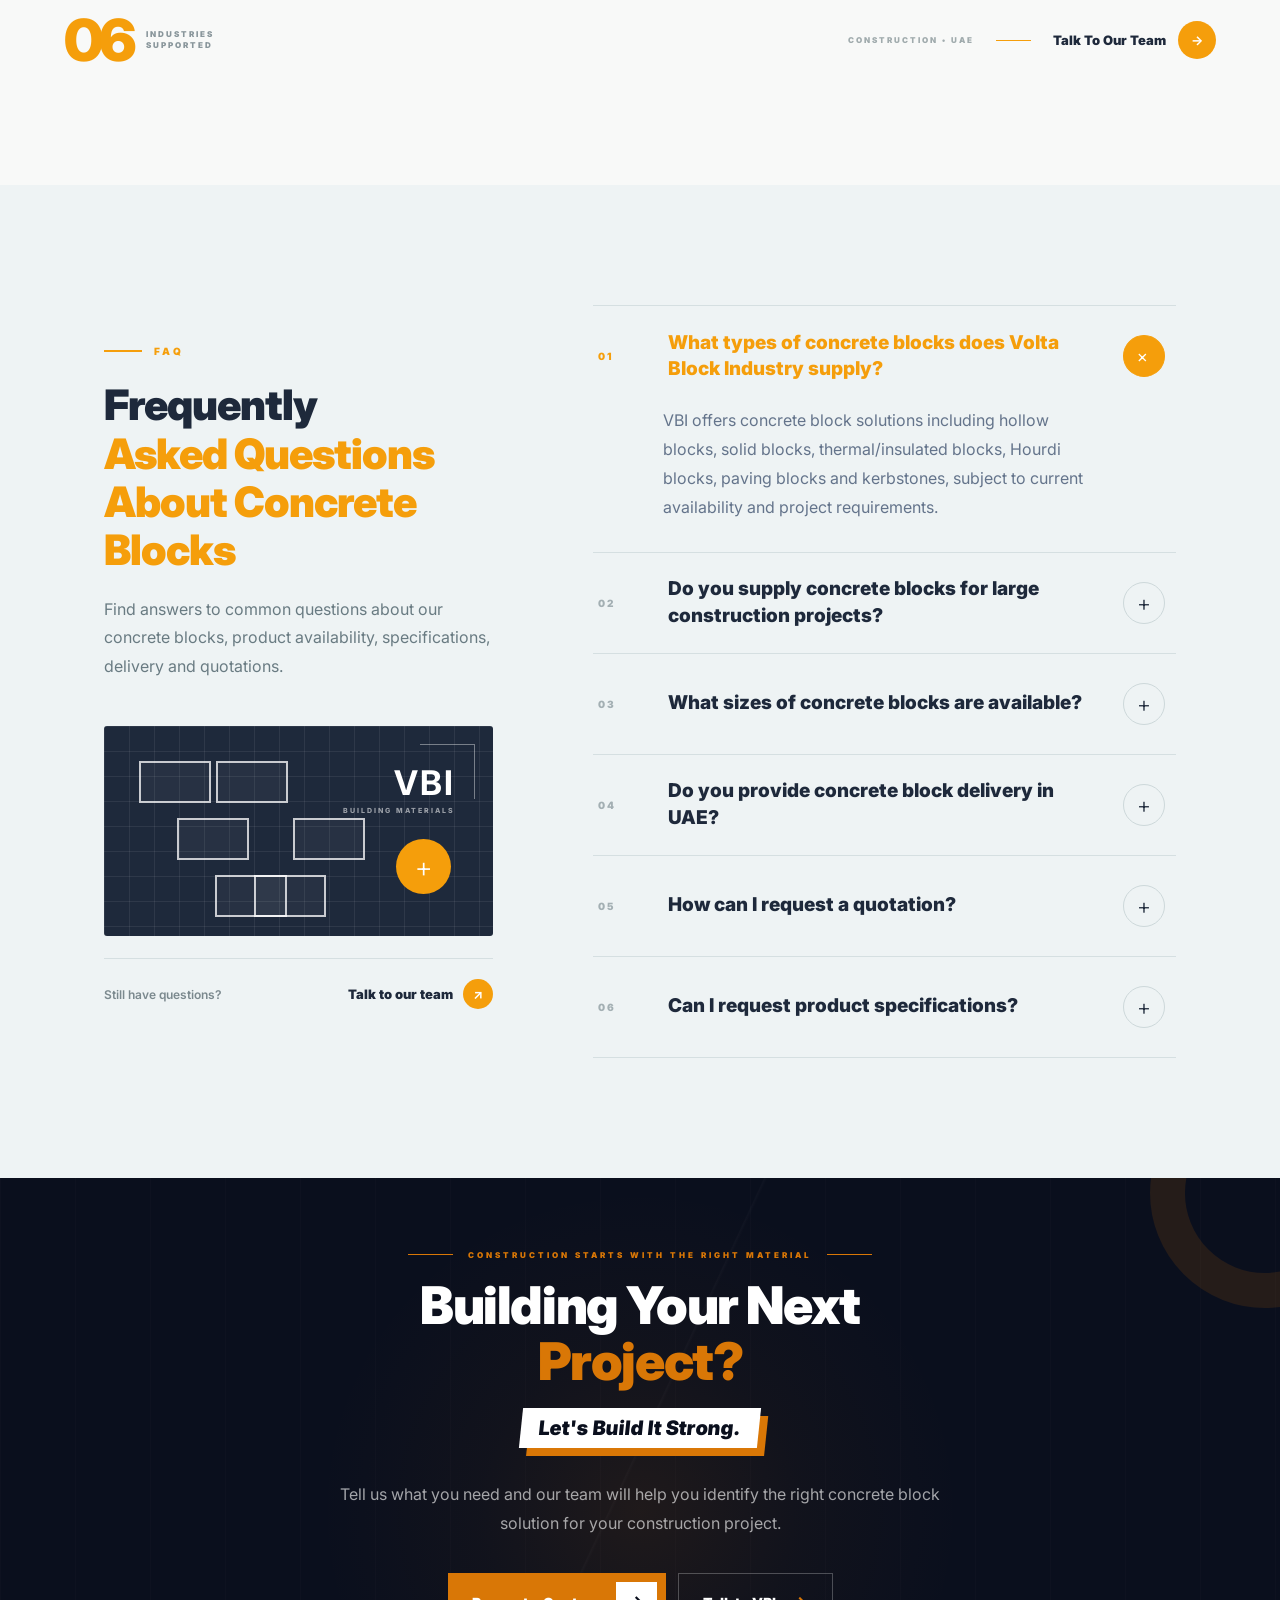
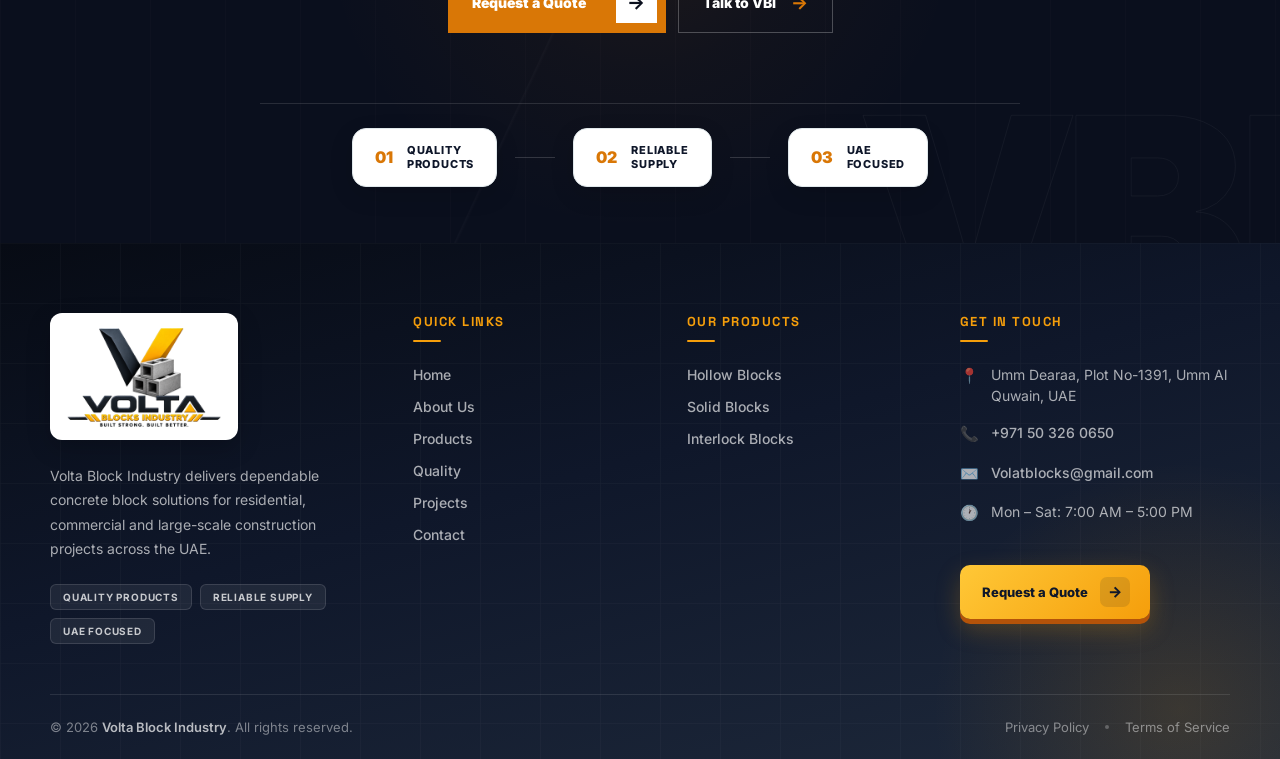
==== commit 33a59f84: "fix: update contact phone number across all pages" ====
--- a/index.html
+++ b/index.html
@@ -3818,7 +3818,7 @@
 
           <li>
             <span class="footer-icon">📞</span>
-            <a href="tel:+971000000000">+971 00 000 0000</a>
+            <a href="tel:+971503260650">+971 50 326 0650</a>
           </li>
 
           <li>
--- a/assets/css/main.css
+++ b/assets/css/main.css
@@ -6540,7 +6540,8 @@
    TYPE
 ========================================= */
 
-.spec-type {
+.spec-type,
+.spec-type.spec-custom {
 
     display: inline-flex;
 
@@ -6555,12 +6556,15 @@
 
     border-radius: 7px;
 
-    background:
-        rgba(255,255,255,.12);
-
-    color: #ffffff;
-
-    font-size: 12px;
+    background: rgba(255, 255, 255, 0.16);
+
+    border: 1px solid rgba(255, 255, 255, 0.45);
+
+    color: #ffffff !important;
+
+    -webkit-text-fill-color: #ffffff;
+
+    font-size: 13px;
 
     font-weight: 800;
 
